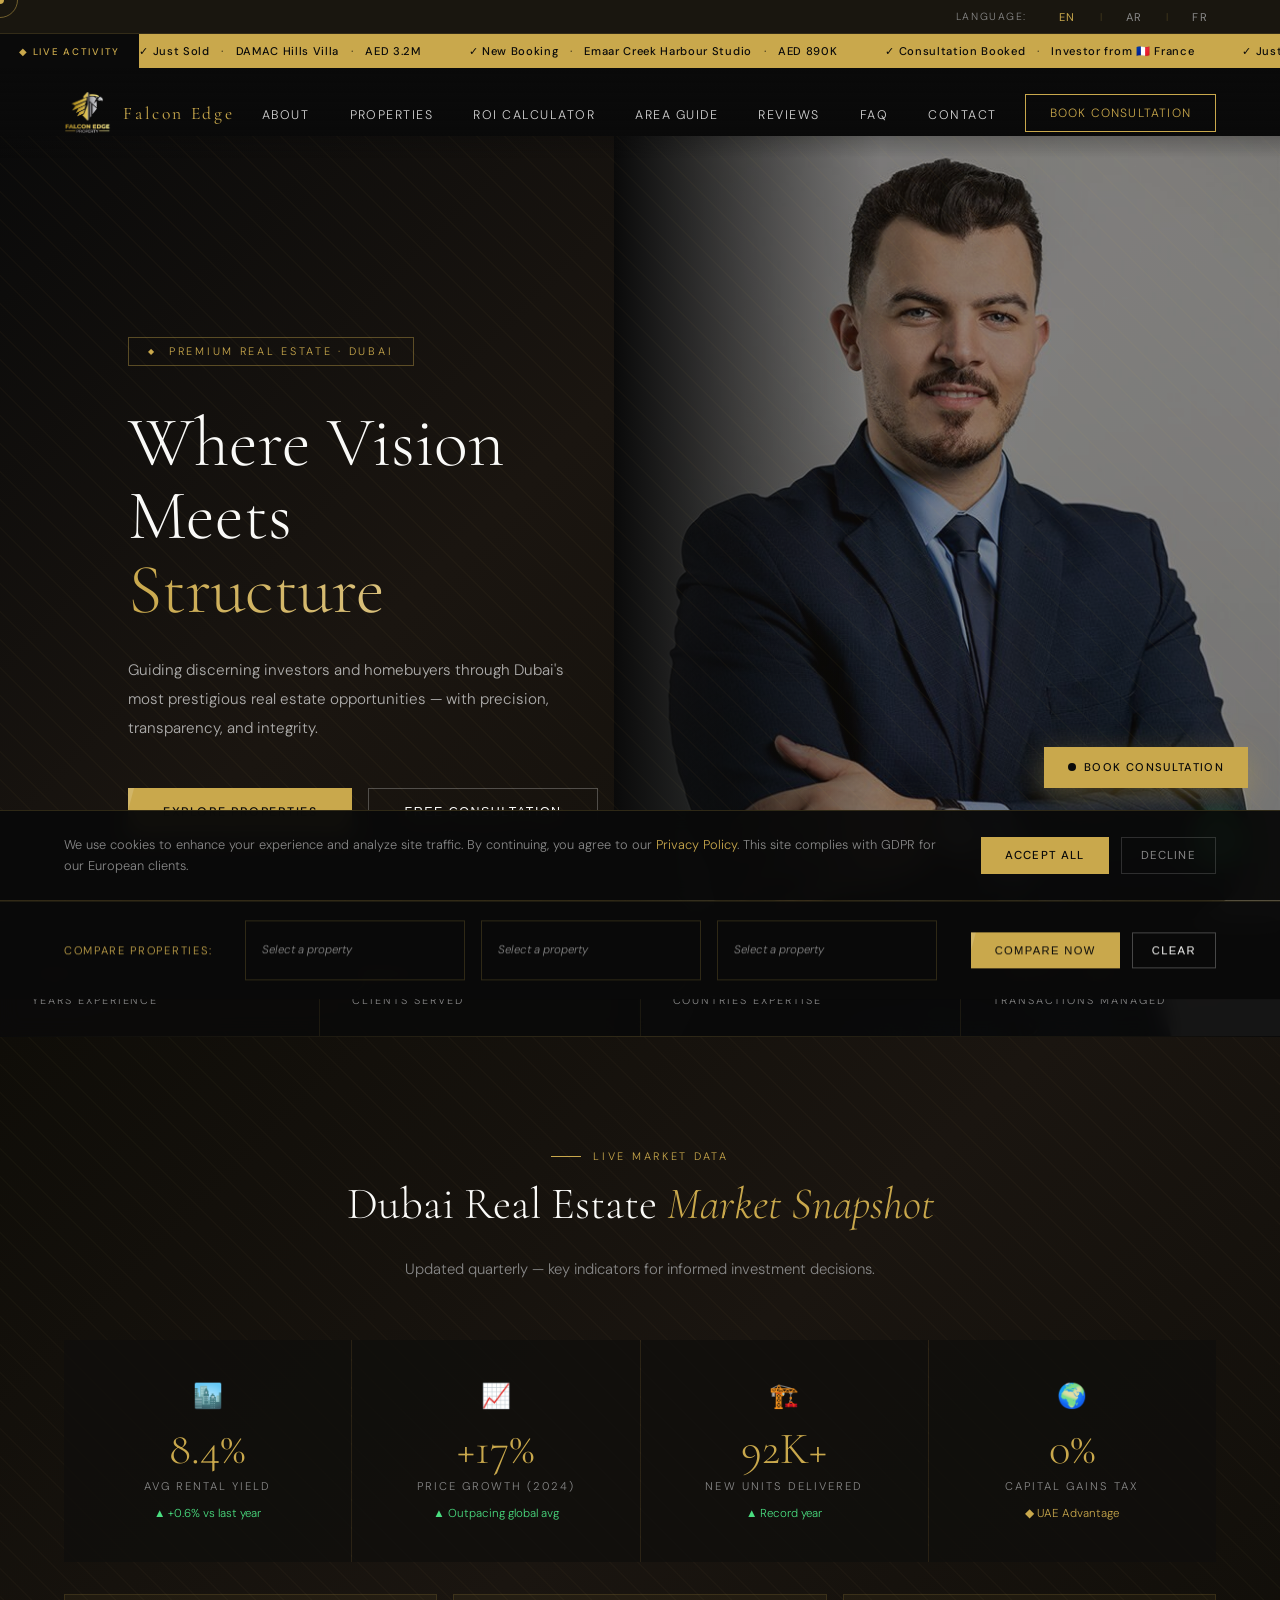
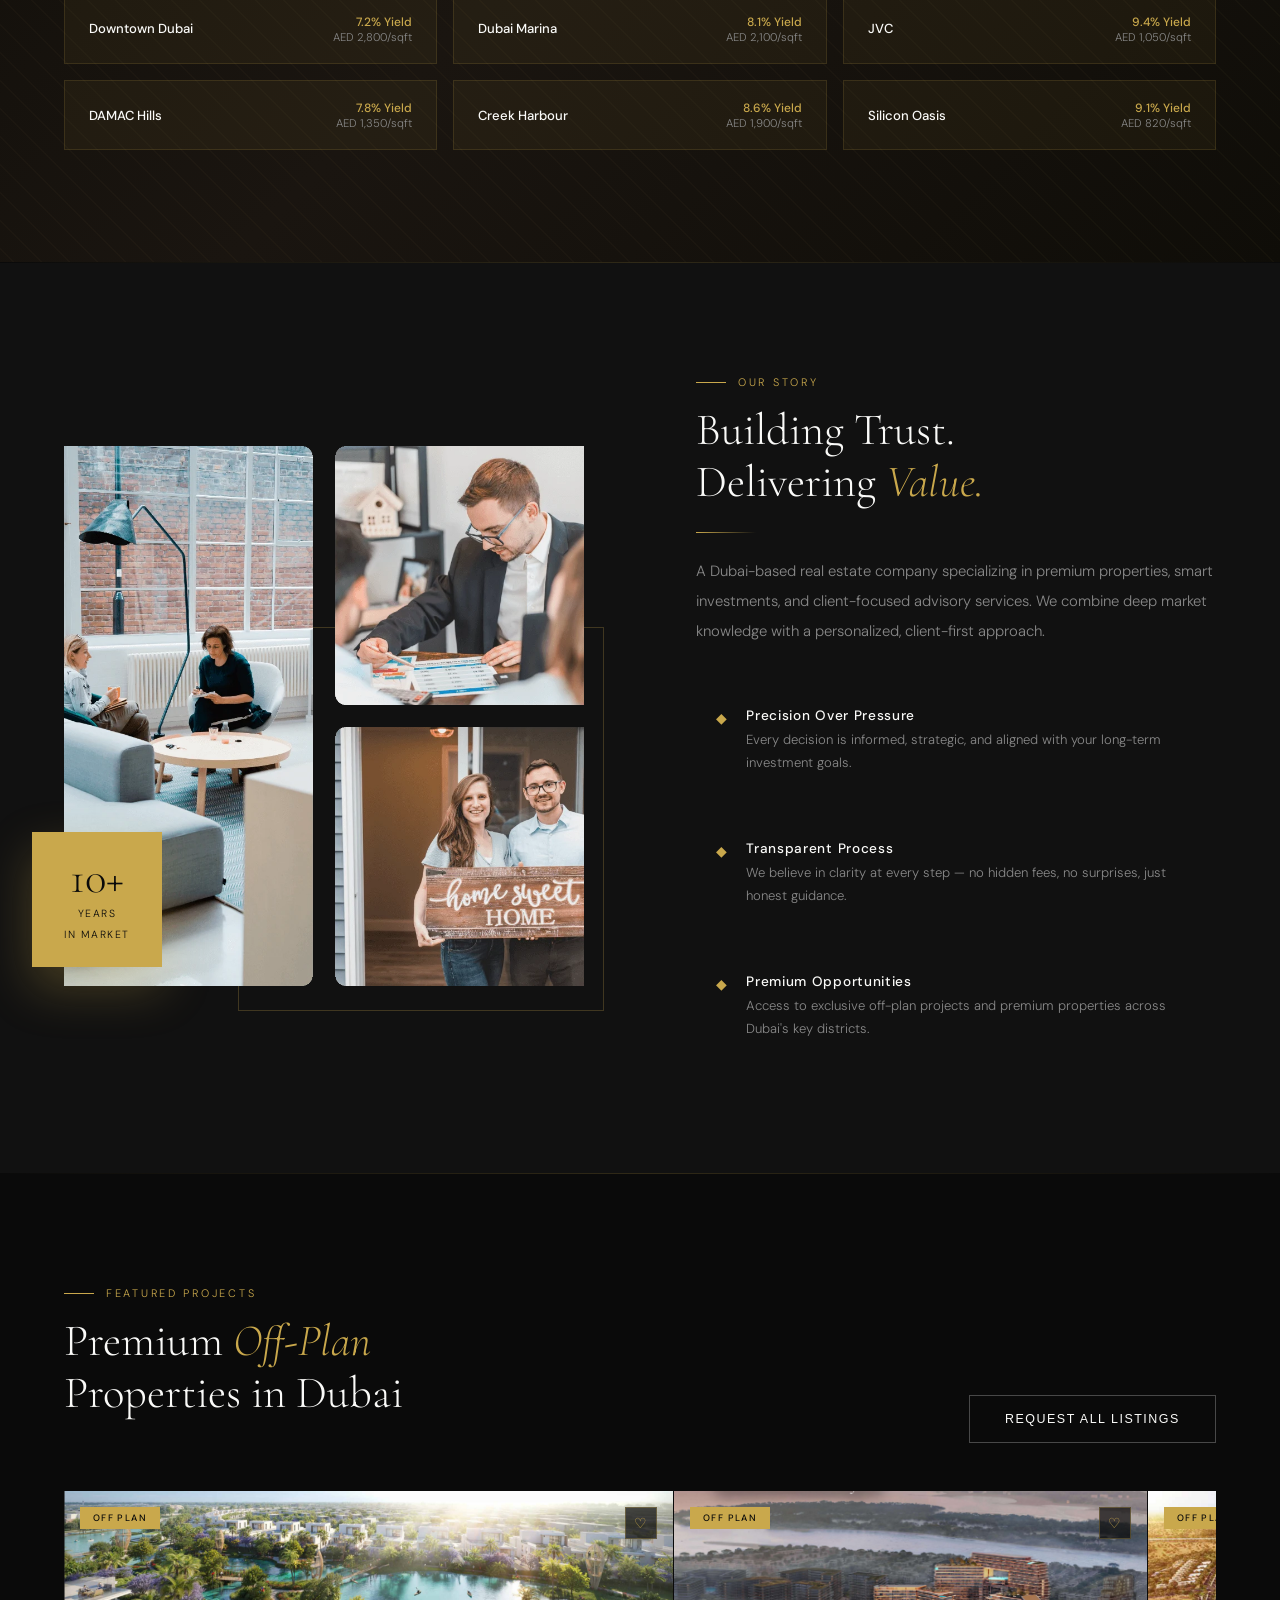
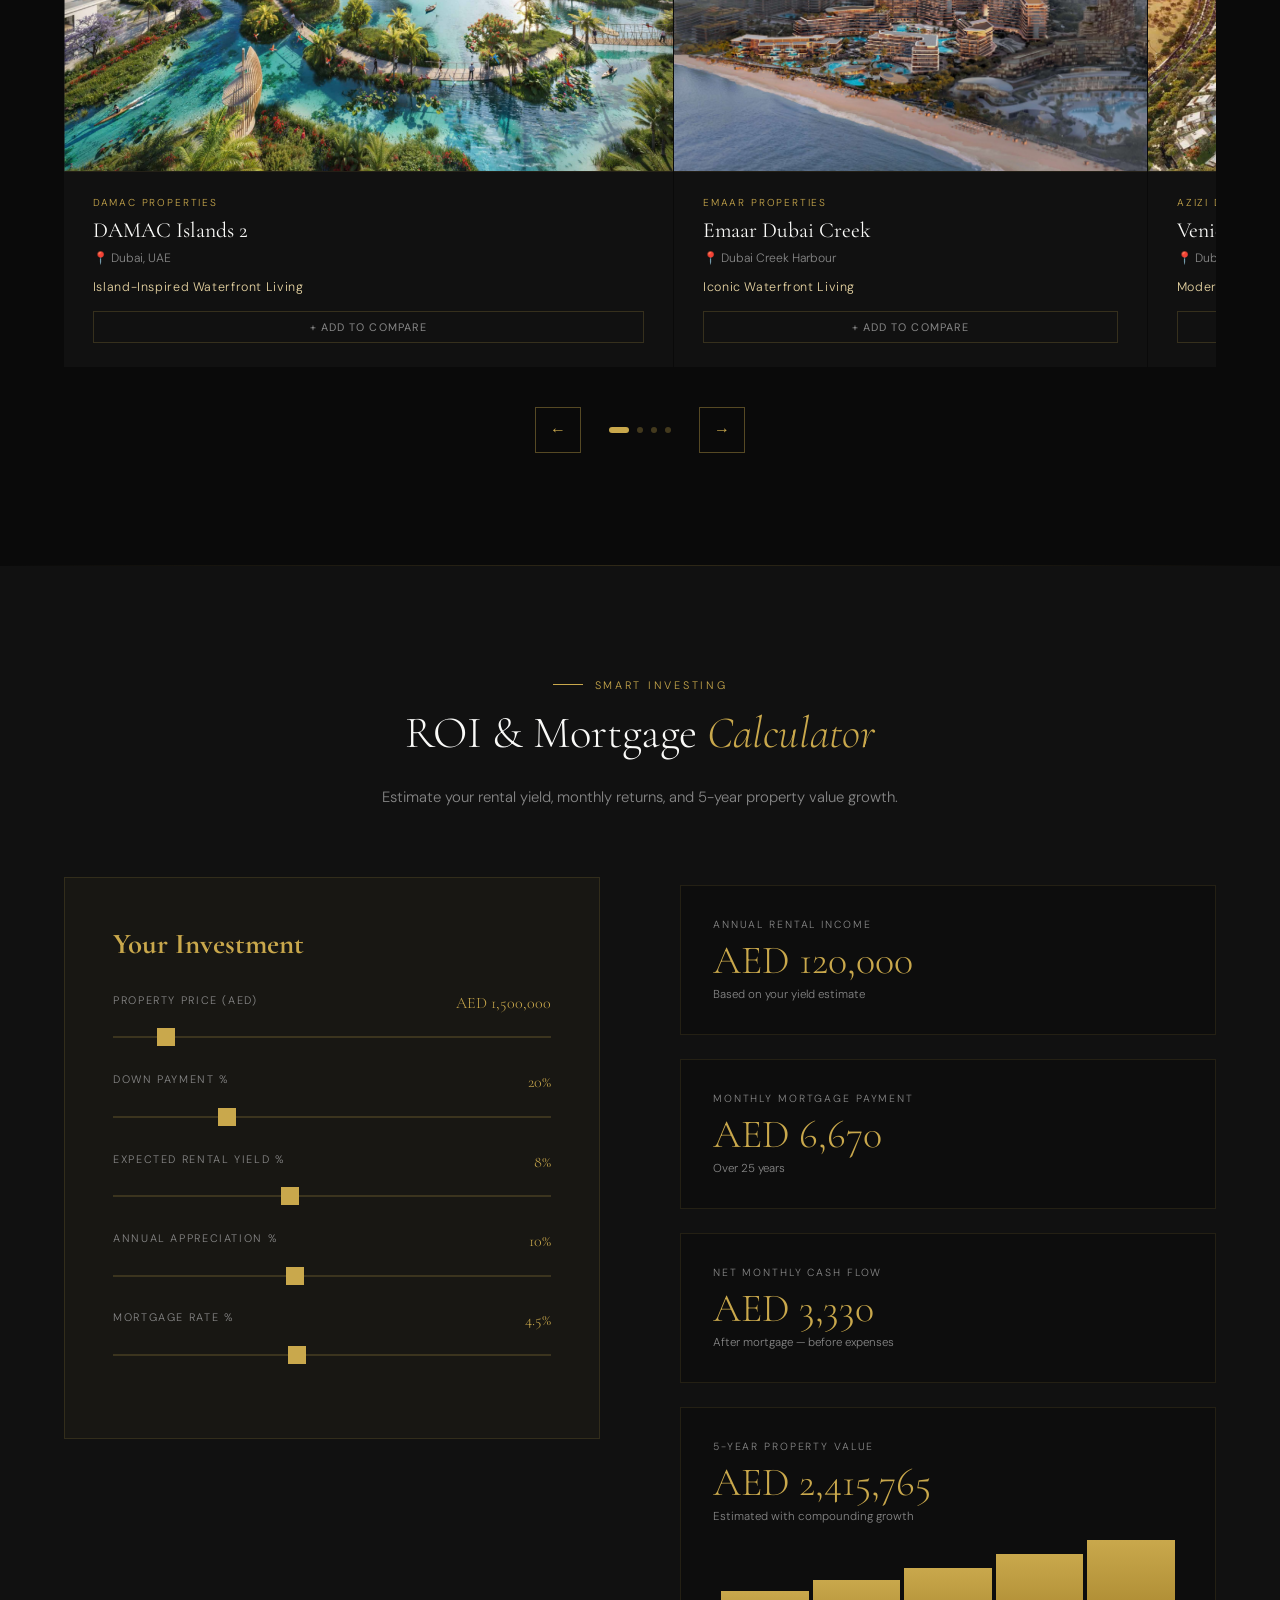
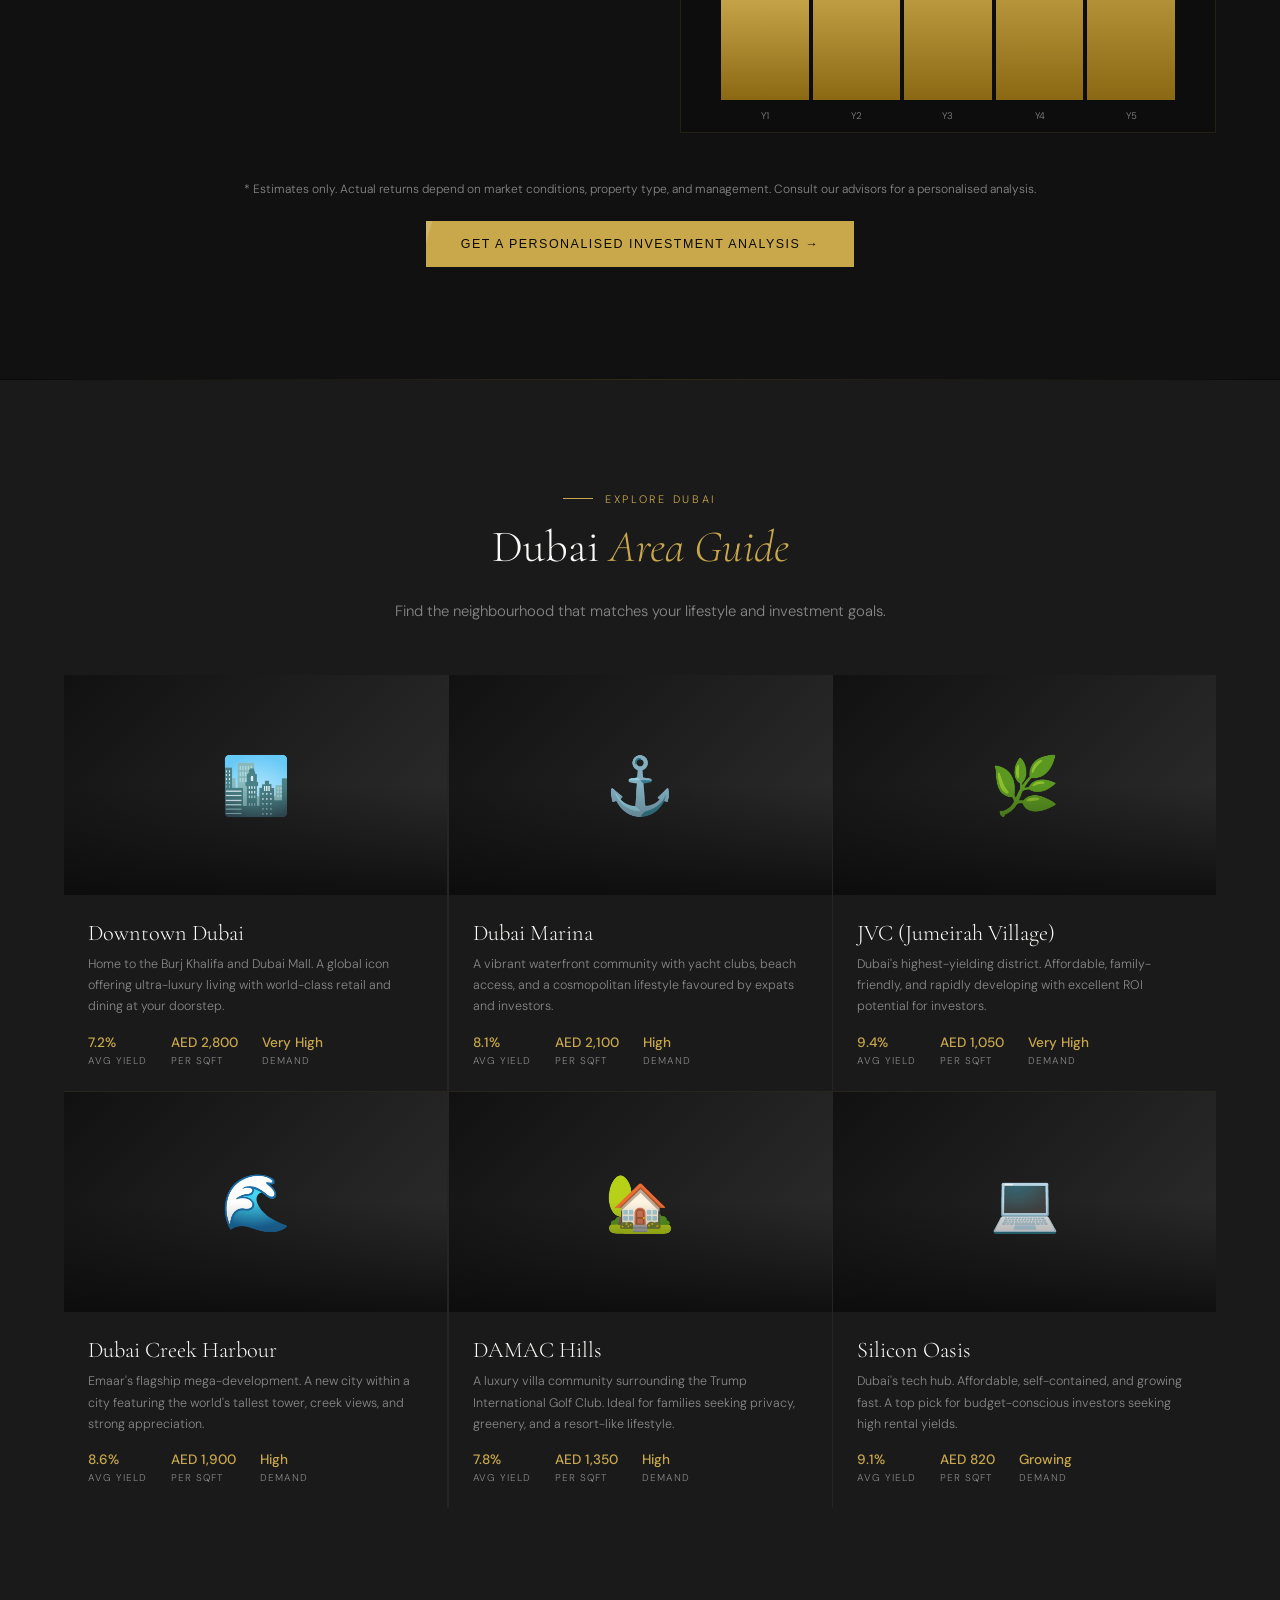
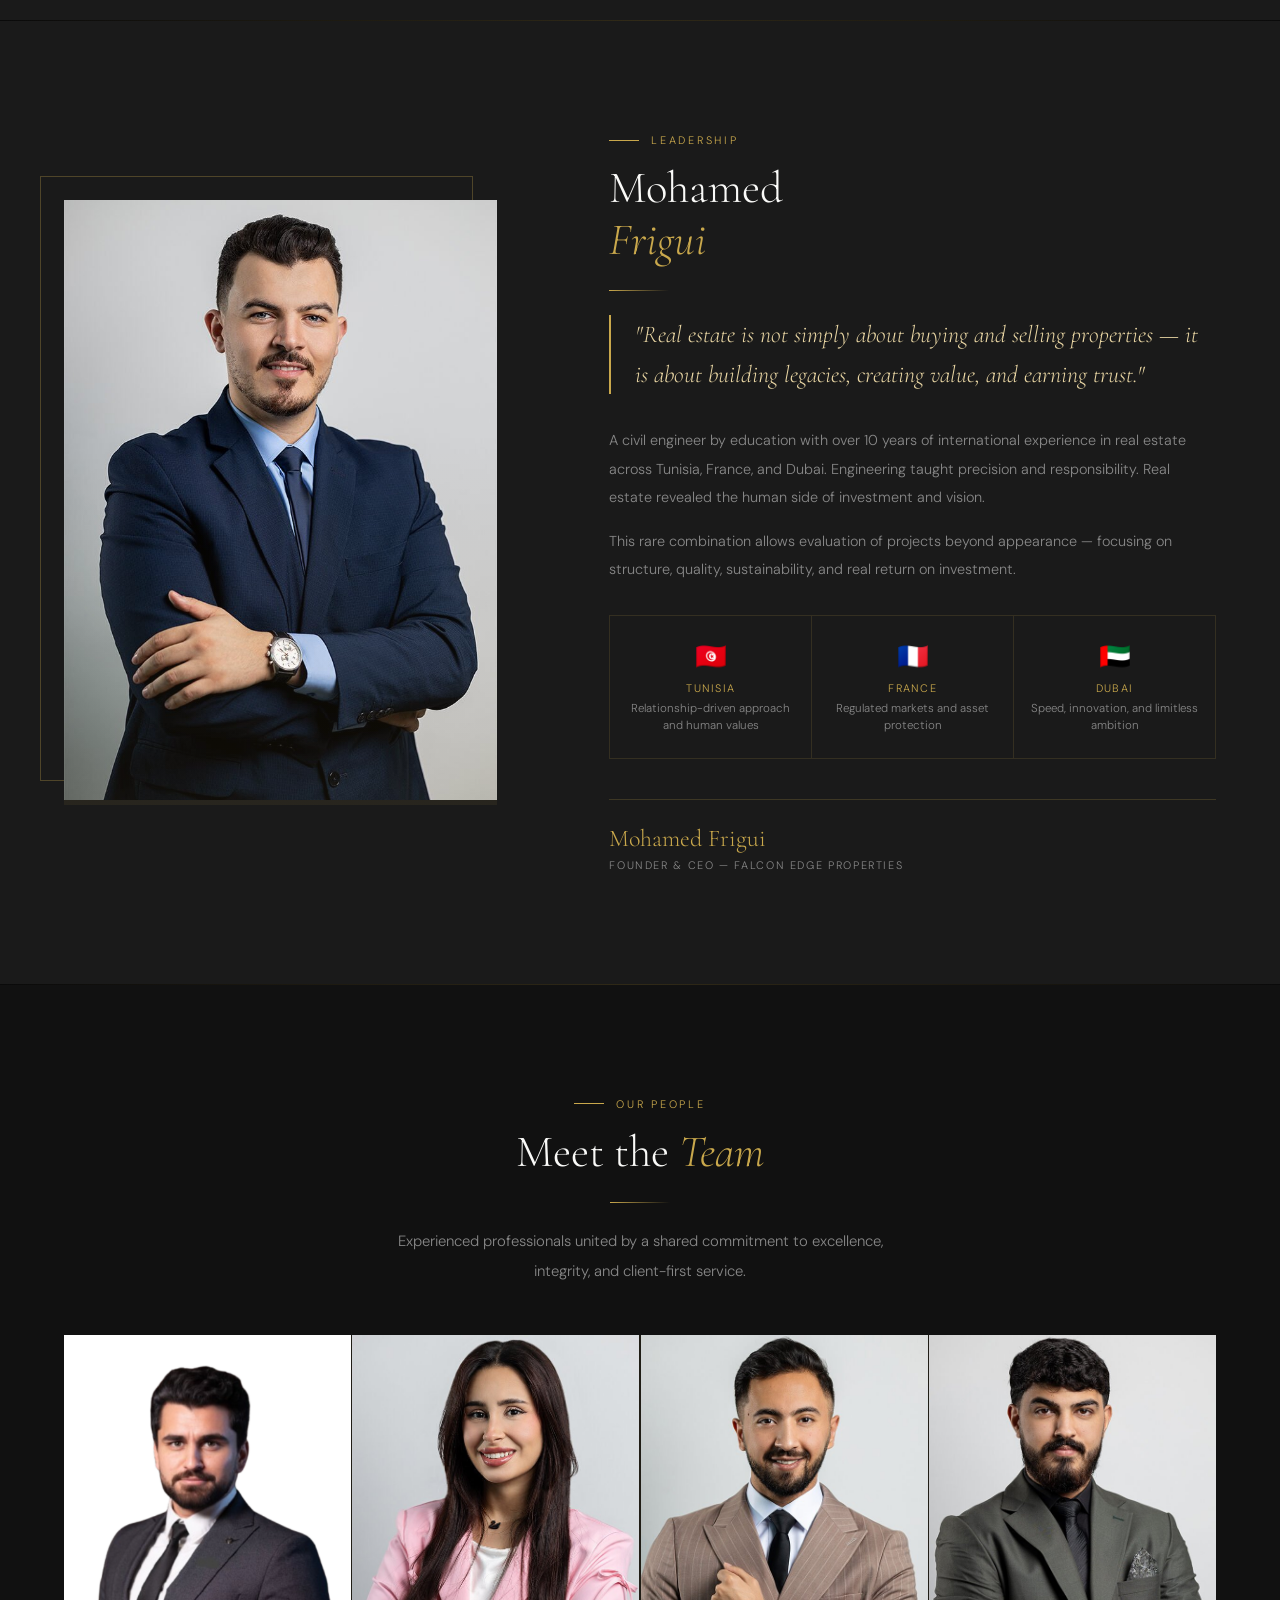
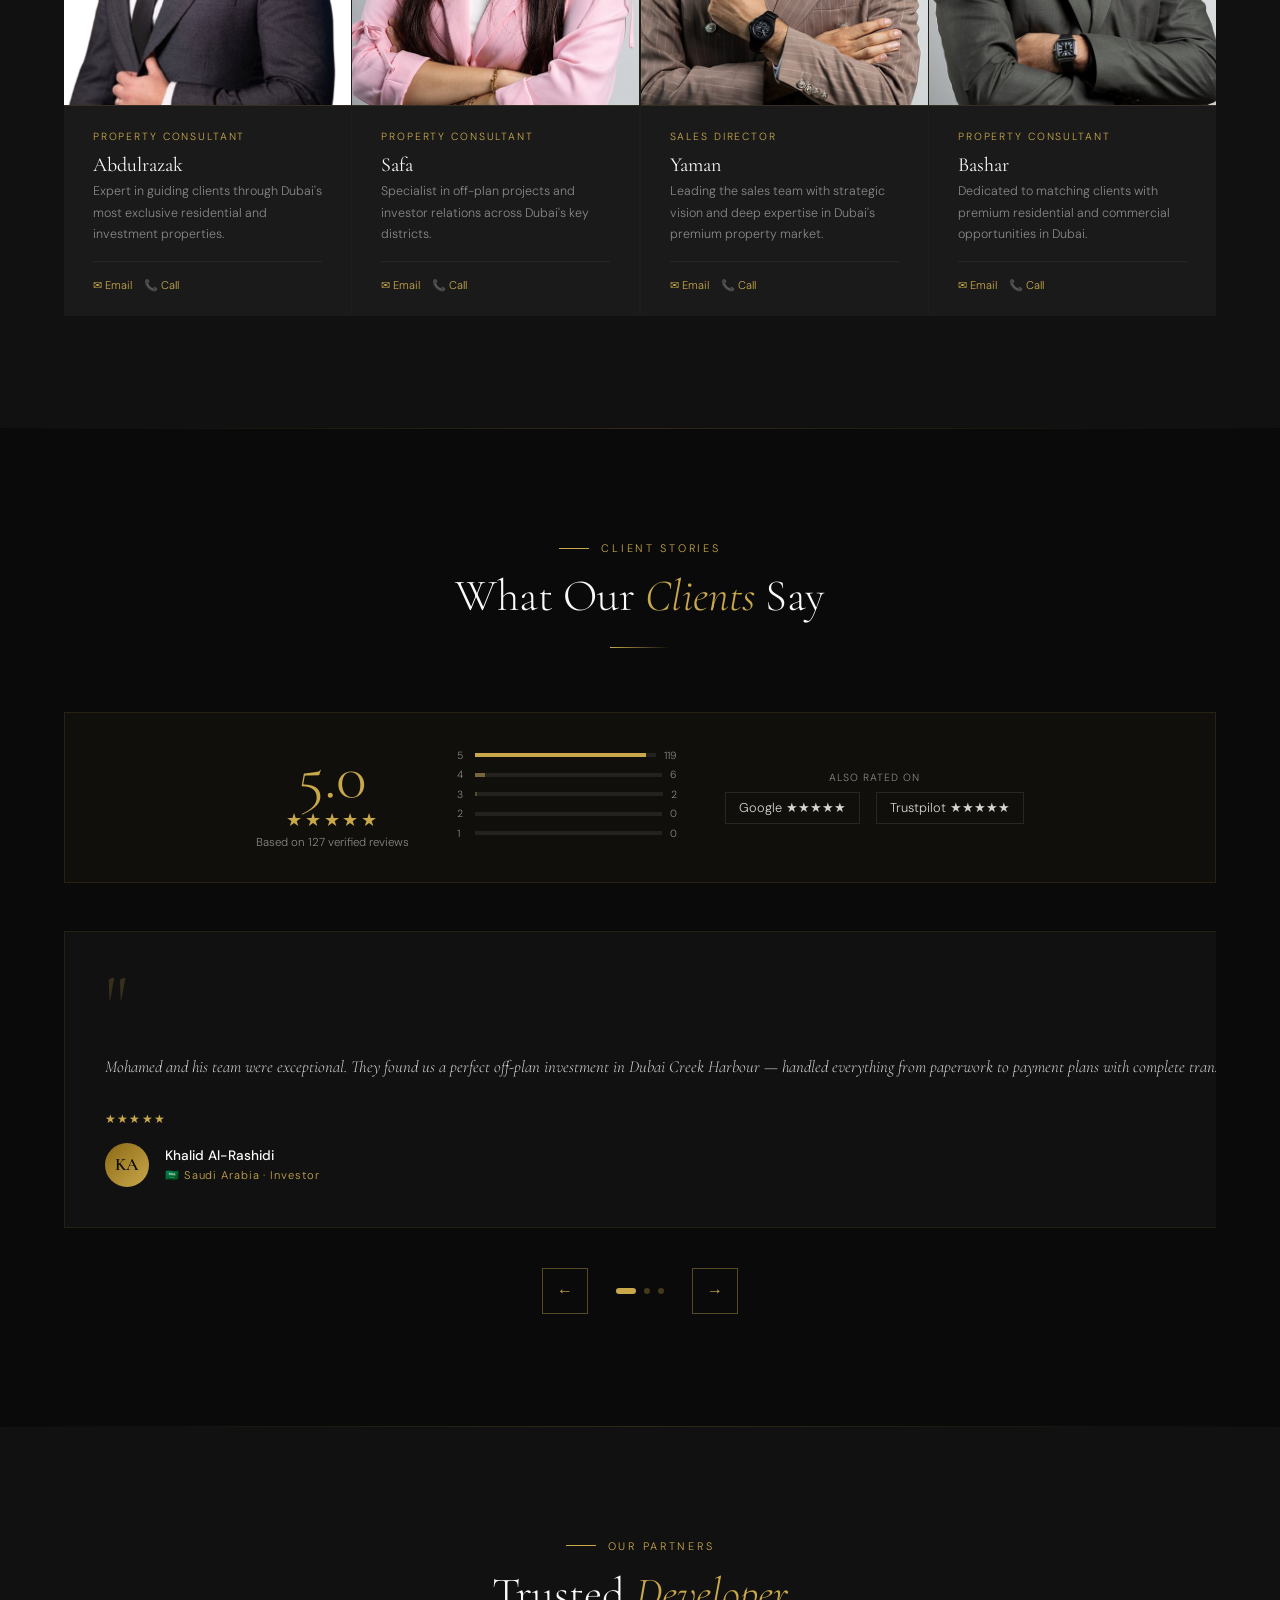
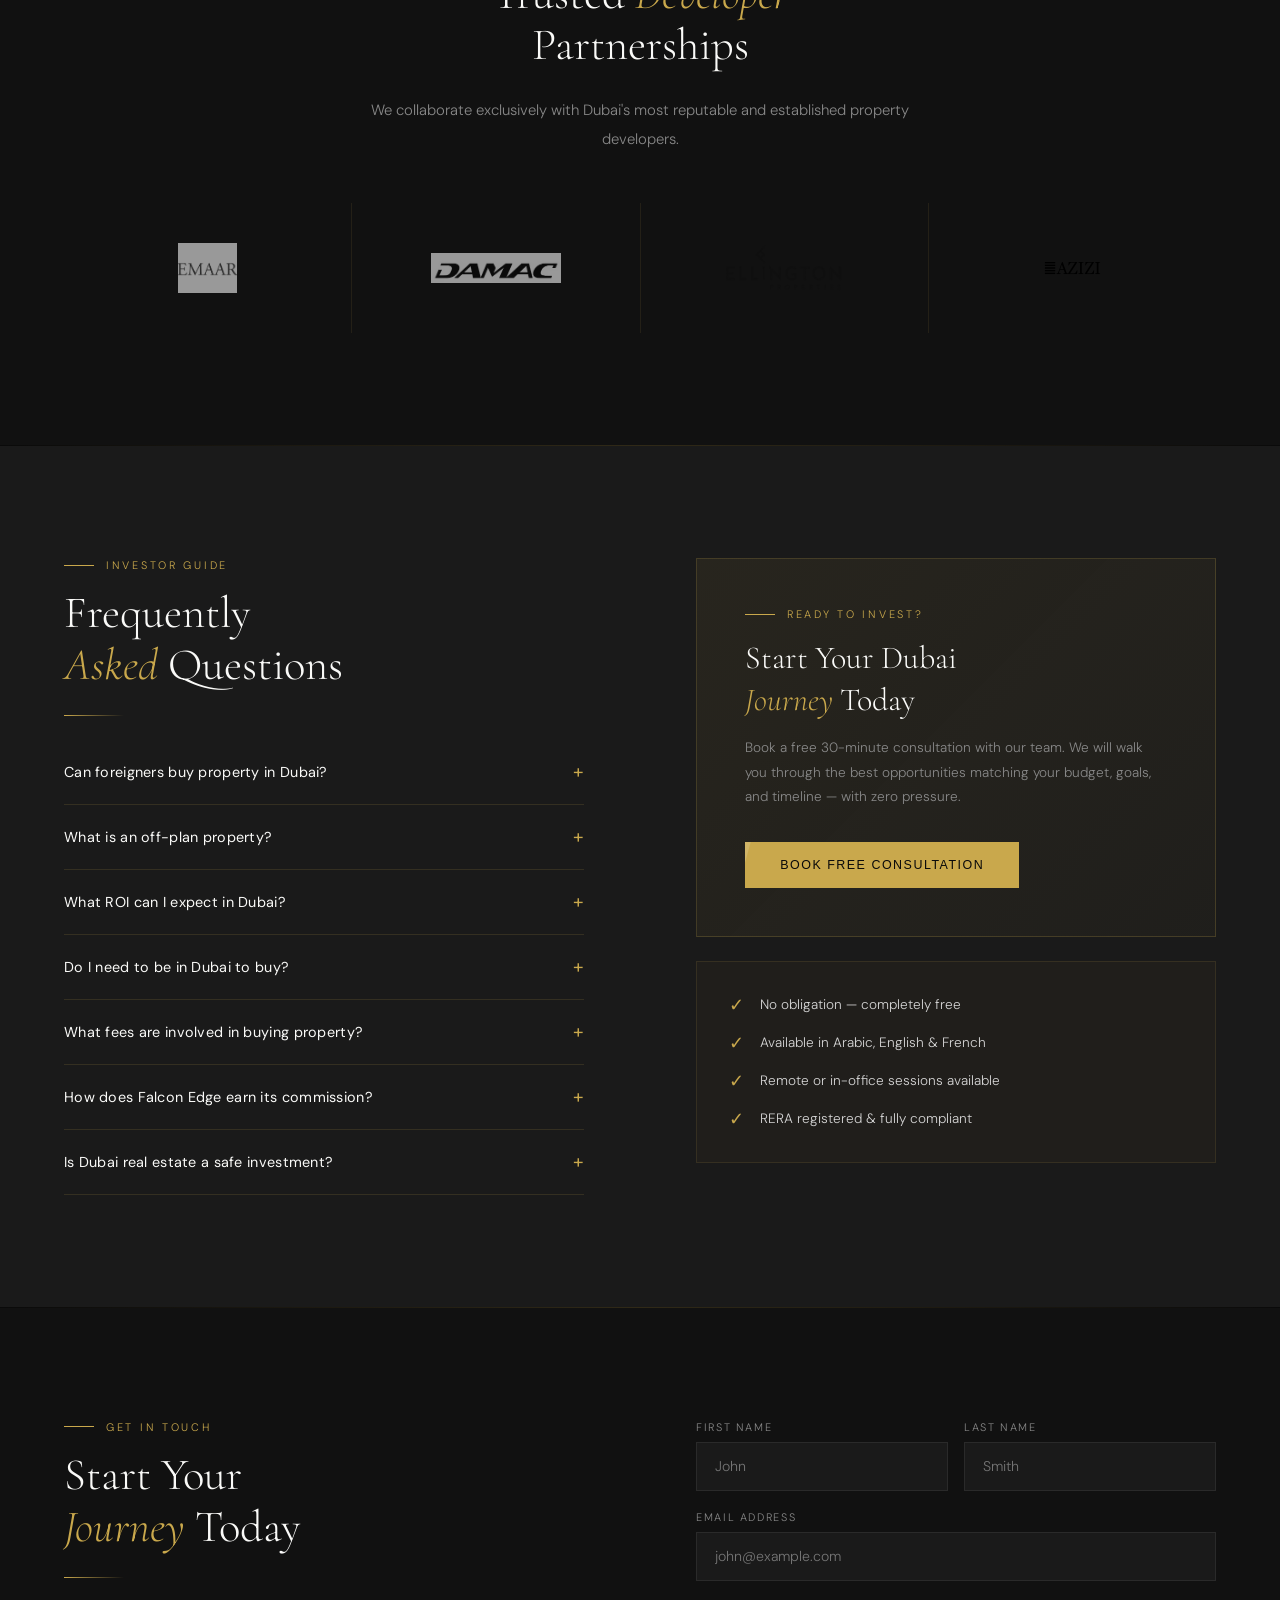
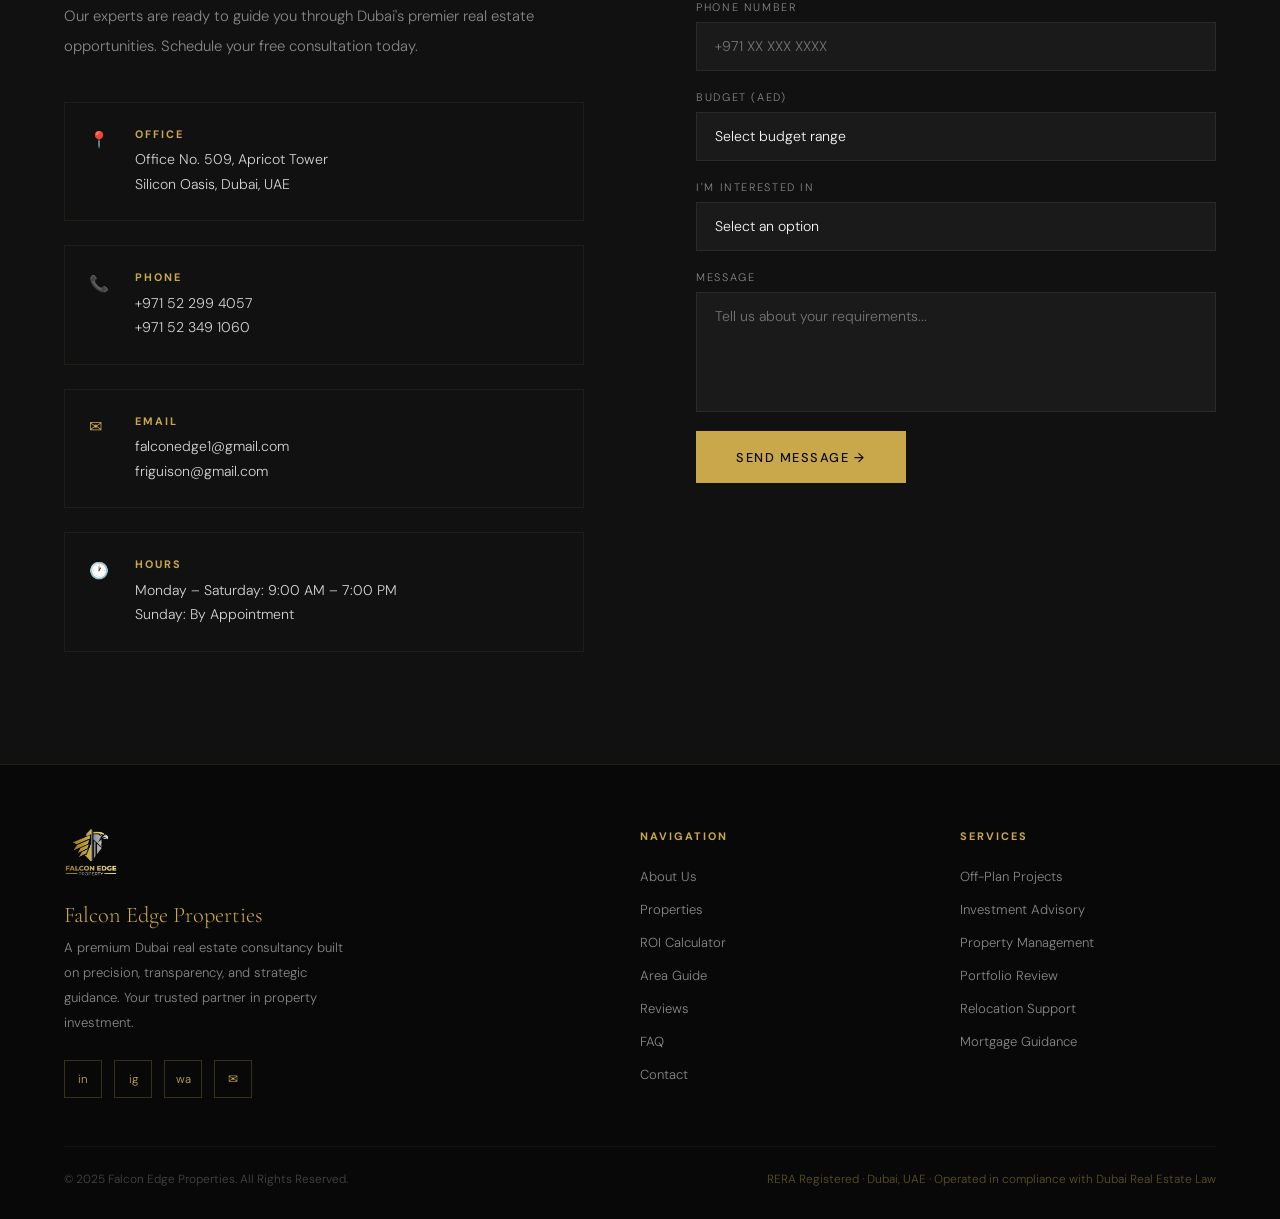
==== index.html @ 71a3c2c7 "2" ====
<!DOCTYPE html>
<html lang="en">
<head>
  <meta charset="UTF-8">
  <meta name="viewport" content="width=device-width, initial-scale=1.0">
  <title>Falcon Edge Properties — Premium Real Estate Dubai</title>
  <meta name="description" content="Dubai's premier real estate consultancy. Off-plan investments, premium properties, and expert advisory services with full transparency.">
  <meta name="keywords" content="Dubai real estate, off-plan properties, Dubai investment, property consultant Dubai, Falcon Edge">
  <meta property="og:title" content="Falcon Edge Properties — Premium Real Estate Dubai">
  <meta property="og:description" content="Guiding discerning investors through Dubai's most prestigious real estate opportunities.">
  <meta property="og:type" content="website">

  <!-- Schema Markup -->
  <script type="application/ld+json">
    {
      "@context": "https://schema.org",
      "@type": "RealEstateAgent",
      "name": "Falcon Edge Properties",
      "description": "Premium real estate consultancy in Dubai specializing in off-plan investments and advisory services",
      "url": "https://falconedgeproperties.com",
      "telephone": "+97152299405",
      "email": "falconedge1@gmail.com",
      "address": {
        "@type": "PostalAddress",
        "streetAddress": "Office No. 509, Apricot Tower, Silicon Oasis",
        "addressLocality": "Dubai",
        "addressCountry": "AE"
      },
      "geo": { "@type": "GeoCoordinates", "latitude": 25.1175, "longitude": 55.3797 },
      "openingHours": "Mo-Sa 09:00-18:00",
      "priceRange": "AED 500,000 - AED 50,000,000",
      "aggregateRating": { "@type": "AggregateRating", "ratingValue": "5", "reviewCount": "127" }
    }
  </script>

  <link href="https://fonts.googleapis.com/css2?family=Cormorant+Garamond:ital,wght@0,300;0,400;0,600;1,300;1,400&family=DM+Sans:wght@300;400;500&display=swap" rel="stylesheet">
  <style>
    :root {
      --gold: #C9A84C;
      --gold-light: #E8D5A3;
      --gold-dark: #8B6914;
      --gold-glow: rgba(201,168,76,0.15);
      --black: #0A0A0A;
      --off-black: #111111;
      --dark: #1A1A1A;
      --mid: #2E2E2E;
      --gray: #888;
      --light-gray: #D4D4D4;
      --white: #FAFAF8;
    }
    * { margin: 0; padding: 0; box-sizing: border-box; }
    html { scroll-behavior: smooth; }
    body { background: var(--black); color: var(--white); font-family: 'DM Sans', sans-serif; font-weight: 300; overflow-x: hidden; }

    /* CURSOR */
    .cursor { width: 8px; height: 8px; background: var(--gold); border-radius: 50%; position: fixed; top: 0; left: 0; pointer-events: none; z-index: 9999; transform: translate(-50%,-50%); transition: transform 0.1s; }
    .cursor-ring { width: 36px; height: 36px; border: 1px solid rgba(201,168,76,0.5); border-radius: 50%; position: fixed; top: 0; left: 0; pointer-events: none; z-index: 9998; transform: translate(-50%,-50%); transition: all 0.18s ease; }

    /* SCROLL PROGRESS */
    .scroll-progress { position: fixed; top: 0; left: 0; height: 2px; background: linear-gradient(to right, var(--gold-dark), var(--gold), var(--gold-light)); z-index: 201; width: 0%; transition: width 0.1s; }

    /* LANGUAGE SWITCHER */
    .lang-bar { background: rgba(201,168,76,0.08); border-bottom: 1px solid rgba(201,168,76,0.15); padding: 0.4rem 4rem; display: flex; justify-content: flex-end; align-items: center; gap: 1rem; position: relative; z-index: 199; }
    .lang-btn { background: none; border: none; color: var(--gray); font-size: 0.7rem; letter-spacing: 0.12em; text-transform: uppercase; cursor: pointer; padding: 0.2rem 0.5rem; transition: color 0.2s; font-family: 'DM Sans', sans-serif; }
    .lang-btn.active, .lang-btn:hover { color: var(--gold); }
    .lang-sep { color: rgba(201,168,76,0.3); font-size: 0.6rem; }
    .lang-label { font-size: 0.65rem; color: var(--gray); letter-spacing: 0.15em; text-transform: uppercase; margin-right: 0.5rem; }

    /* TRANSACTION TICKER */
    .ticker-wrap { background: var(--gold); overflow: hidden; height: 34px; display: flex; align-items: center; position: relative; z-index: 198; }
    .ticker-label { background: var(--black); color: var(--gold); font-size: 0.6rem; letter-spacing: 0.18em; text-transform: uppercase; padding: 0 1.2rem; height: 100%; display: flex; align-items: center; white-space: nowrap; flex-shrink: 0; font-weight: 500; }
    .ticker-track { display: flex; gap: 3rem; animation: ticker 40s linear infinite; white-space: nowrap; }
    .ticker-item { font-size: 0.7rem; color: var(--black); font-weight: 500; letter-spacing: 0.06em; white-space: nowrap; }
    .ticker-item span { opacity: 0.7; margin: 0 0.5rem; }
    @keyframes ticker { 0% { transform: translateX(0); } 100% { transform: translateX(-50%); } }

    /* NAV */
    nav { position: fixed; top: 68px; left: 0; right: 0; z-index: 200; display: flex; align-items: center; justify-content: space-between; padding: 1.5rem 4rem; background: linear-gradient(to bottom, rgba(10,10,10,0.97), transparent); transition: background 0.4s, padding 0.4s, top 0.4s; }
    nav.scrolled { background: rgba(8,8,8,0.98); border-bottom: 1px solid rgba(201,168,76,0.2); padding: 1rem 4rem; backdrop-filter: blur(10px); top: 0; }
    .nav-logo { display: flex; align-items: center; gap: 0.75rem; text-decoration: none; }
    .nav-logo img { height: 42px; filter: brightness(1.1); }
    .nav-brand { font-family: 'Cormorant Garamond', serif; font-size: 1.1rem; letter-spacing: 0.15em; color: var(--gold); font-weight: 400; }
    .nav-links { display: flex; gap: 2.5rem; list-style: none; }
    .nav-links a { color: var(--light-gray); text-decoration: none; font-size: 0.78rem; letter-spacing: 0.12em; text-transform: uppercase; transition: color 0.2s; position: relative; padding-bottom: 4px; }
    .nav-links a::after { content: ''; position: absolute; bottom: 0; left: 0; right: 100%; height: 1px; background: var(--gold); transition: right 0.3s ease; }
    .nav-links a:hover { color: var(--gold); }
    .nav-links a:hover::after { right: 0; }
    .nav-cta { background: transparent; border: 1px solid var(--gold); color: var(--gold); padding: 0.6rem 1.5rem; font-size: 0.75rem; letter-spacing: 0.1em; text-transform: uppercase; cursor: pointer; transition: all 0.3s; text-decoration: none; position: relative; overflow: hidden; }
    .nav-cta::before { content: ''; position: absolute; inset: 0; background: var(--gold); transform: translateX(-100%); transition: transform 0.3s ease; }
    .nav-cta:hover { color: var(--black); }
    .nav-cta:hover::before { transform: translateX(0); }
    .nav-cta span { position: relative; z-index: 1; }

    /* HERO */
    .hero { height: 100vh; position: relative; display: flex; align-items: center; overflow: hidden; margin-top: 68px; }
    .hero-bg { position: absolute; inset: 0; background: linear-gradient(135deg, #0A0A0A 0%, #1a1510 40%, #0f0d08 100%); }
    .hero-img-side { position: absolute; right: 0; top: 0; bottom: 0; width: 52%; overflow: hidden; }
    .hero-img-side::before { content: ''; position: absolute; inset: 0; z-index: 1; background: linear-gradient(to right, var(--black) 0%, transparent 40%); }
    .hero-img-side img { width: 100%; height: 100%; object-fit: cover; object-position: center top; opacity: 0.55; }
    .hero-pattern { position: absolute; inset: 0; z-index: 1; opacity: 0.035; background-image: repeating-linear-gradient(45deg, var(--gold) 0, var(--gold) 1px, transparent 0, transparent 50%); background-size: 28px 28px; }
    .hero-particles { position: absolute; inset: 0; z-index: 1; overflow: hidden; }
    .particle { position: absolute; width: 2px; height: 2px; background: var(--gold); border-radius: 50%; opacity: 0; animation: float-up linear infinite; }
    @keyframes float-up { 0% { opacity: 0; transform: translateY(0) scale(0); } 10% { opacity: 0.6; } 90% { opacity: 0.2; } 100% { opacity: 0; transform: translateY(-100vh) scale(1.5); } }
    .hero-content { position: relative; z-index: 2; padding: 0 4rem; max-width: 680px; }
    .hero-tag { display: inline-flex; align-items: center; gap: 0.75rem; border: 1px solid rgba(201,168,76,0.4); color: var(--gold); font-size: 0.68rem; letter-spacing: 0.25em; text-transform: uppercase; padding: 0.4rem 1.2rem; margin-bottom: 2.5rem; animation: fade-in-up 0.8s ease both; }
    .hero-tag::before { content: '◆'; font-size: 0.5rem; }
    .hero h1 { font-family: 'Cormorant Garamond', serif; font-size: clamp(3.2rem, 5.5vw, 5.5rem); font-weight: 300; line-height: 1.05; margin-bottom: 1.8rem; color: var(--white); animation: fade-in-up 0.8s 0.2s ease both; }
    .hero h1 em { color: var(--gold); font-style: italic; }
    .hero h1 .line2 { display: block; background: linear-gradient(90deg, var(--gold), var(--gold-light), var(--gold)); background-size: 200%; -webkit-background-clip: text; -webkit-text-fill-color: transparent; background-clip: text; animation: shine 3s linear infinite; }
    @keyframes shine { 0%{background-position:0%} 100%{background-position:200%} }
    .hero-sub { color: rgba(212,212,212,0.8); font-size: 0.95rem; line-height: 1.9; margin-bottom: 2.8rem; max-width: 460px; animation: fade-in-up 0.8s 0.4s ease both; }
    .hero-btns { display: flex; gap: 1rem; animation: fade-in-up 0.8s 0.6s ease both; }
    .btn-primary { background: var(--gold); color: var(--black); padding: 1rem 2.2rem; font-size: 0.78rem; letter-spacing: 0.12em; text-transform: uppercase; text-decoration: none; font-weight: 500; transition: all 0.3s; border: none; cursor: pointer; display: inline-block; position: relative; overflow: hidden; }
    .btn-primary::after { content: ''; position: absolute; inset: 0; background: rgba(255,255,255,0.15); transform: translateX(-100%) skewX(-15deg); transition: transform 0.4s ease; }
    .btn-primary:hover::after { transform: translateX(150%) skewX(-15deg); }
    .btn-primary:hover { background: var(--gold-light); transform: translateY(-2px); box-shadow: 0 10px 30px rgba(201,168,76,0.3); }
    .btn-outline { border: 1px solid rgba(255,255,255,0.25); color: var(--white); padding: 1rem 2.2rem; font-size: 0.78rem; letter-spacing: 0.12em; text-transform: uppercase; text-decoration: none; transition: all 0.3s; display: inline-block; background: none; cursor: pointer; }
    .btn-outline:hover { border-color: var(--gold); color: var(--gold); transform: translateY(-2px); }
    .hero-stats { position: absolute; bottom: 0; left: 0; right: 0; z-index: 2; display: flex; background: rgba(10,10,10,0.88); backdrop-filter: blur(10px); border-top: 1px solid rgba(201,168,76,0.2); animation: fade-in-up 0.8s 0.8s ease both; }
    .stat-item { flex: 1; padding: 1.8rem 2rem; display: flex; flex-direction: column; gap: 0.3rem; border-right: 1px solid rgba(201,168,76,0.1); transition: background 0.3s; }
    .stat-item:last-child { border-right: none; }
    .stat-item:hover { background: rgba(201,168,76,0.05); }
    .stat-num { font-family: 'Cormorant Garamond', serif; font-size: 2.4rem; color: var(--gold); font-weight: 300; line-height: 1; }
    .stat-label { font-size: 0.68rem; letter-spacing: 0.18em; text-transform: uppercase; color: var(--gray); }
    @keyframes fade-in-up { from { opacity: 0; transform: translateY(25px); } to { opacity: 1; transform: translateY(0); } }
    .reveal { opacity: 0; transform: translateY(35px); transition: opacity 0.9s ease, transform 0.9s ease; }
    .reveal.visible { opacity: 1; transform: translateY(0); }
    .reveal-left { opacity: 0; transform: translateX(-40px); transition: opacity 0.9s ease, transform 0.9s ease; }
    .reveal-left.visible { opacity: 1; transform: translateX(0); }
    .reveal-right { opacity: 0; transform: translateX(40px); transition: opacity 0.9s ease, transform 0.9s ease; }
    .reveal-right.visible { opacity: 1; transform: translateX(0); }

    section { padding: 7rem 4rem; }
    .section-tag { font-size: 0.68rem; letter-spacing: 0.25em; text-transform: uppercase; color: var(--gold); margin-bottom: 1rem; display: flex; align-items: center; gap: 0.75rem; }
    .section-tag::before { content: ''; width: 30px; height: 1px; background: var(--gold); }
    .section-title { font-family: 'Cormorant Garamond', serif; font-size: clamp(2.2rem, 3.5vw, 3.5rem); font-weight: 300; line-height: 1.15; margin-bottom: 1.5rem; }
    .section-title em { color: var(--gold); font-style: italic; }
    .section-desc { color: var(--gray); font-size: 0.93rem; line-height: 2; max-width: 540px; }
    .gold-line { width: 60px; height: 1px; background: linear-gradient(to right, var(--gold), transparent); margin: 1.5rem 0; }
    .gold-divider { width: 100%; height: 1px; background: linear-gradient(to right, transparent, var(--gold), transparent); opacity: 0.2; }

    /* MARKET SNAPSHOT */
    .snapshot-section { background: linear-gradient(135deg, #0f0d08, #1a1510, #0f0d08); position: relative; overflow: hidden; }
    .snapshot-section::before { content: ''; position: absolute; inset: 0; background-image: repeating-linear-gradient(45deg, rgba(201,168,76,0.03) 0, rgba(201,168,76,0.03) 1px, transparent 0, transparent 50%); background-size: 28px 28px; }
    .snapshot-header { text-align: center; margin-bottom: 3.5rem; position: relative; }
    .snapshot-grid { display: grid; grid-template-columns: repeat(4, 1fr); gap: 1px; background: rgba(201,168,76,0.1); position: relative; }
    .snap-card { background: rgba(10,10,10,0.8); padding: 2.5rem 2rem; text-align: center; transition: background 0.3s; position: relative; overflow: hidden; }
    .snap-card::after { content: ''; position: absolute; bottom: 0; left: 0; right: 0; height: 2px; background: var(--gold); transform: scaleX(0); transition: transform 0.4s; }
    .snap-card:hover { background: rgba(201,168,76,0.04); }
    .snap-card:hover::after { transform: scaleX(1); }
    .snap-icon { font-size: 1.5rem; margin-bottom: 1rem; }
    .snap-num { font-family: 'Cormorant Garamond', serif; font-size: 2.8rem; color: var(--gold); font-weight: 300; line-height: 1; margin-bottom: 0.4rem; }
    .snap-label { font-size: 0.7rem; letter-spacing: 0.18em; text-transform: uppercase; color: var(--gray); margin-bottom: 0.5rem; }
    .snap-trend { font-size: 0.72rem; color: #4ade80; display: inline-flex; align-items: center; gap: 0.3rem; }
    .snap-trend.down { color: #f87171; }
    .snap-area-grid { display: grid; grid-template-columns: repeat(3, 1fr); gap: 1rem; margin-top: 3rem; }
    .area-pill { background: rgba(201,168,76,0.06); border: 1px solid rgba(201,168,76,0.15); padding: 1.2rem 1.5rem; display: flex; justify-content: space-between; align-items: center; transition: all 0.3s; }
    .area-pill:hover { background: rgba(201,168,76,0.1); border-color: rgba(201,168,76,0.35); }
    .area-name { font-size: 0.82rem; font-weight: 500; }
    .area-yield { font-size: 0.75rem; color: var(--gold); font-weight: 500; }
    .area-price { font-size: 0.7rem; color: var(--gray); }

    /* ABOUT */
    .about-section { background: var(--off-black); }
    .about-grid { display: grid; grid-template-columns: 1fr 1fr; gap: 7rem; align-items: center; }
    .about-img-wrap { position: relative; }
    .about-img-wrap::after { content: ''; position: absolute; bottom: -20px; right: -20px; width: 70%; height: 70%; border: 1px solid rgba(201,168,76,0.25); z-index: 0; }
    .about-img-wrap img { width: 100%; height: 540px; object-fit: cover; object-position: top; position: relative; z-index: 1; }
    .about-img-badge { position: absolute; bottom: 1.5rem; left: -2rem; z-index: 2; background: var(--gold); color: var(--black); padding: 1.5rem 2rem; text-align: center; box-shadow: 0 20px 50px rgba(201,168,76,0.3); }
    .about-img-badge .num { font-family: 'Cormorant Garamond', serif; font-size: 2.8rem; font-weight: 300; display: block; line-height: 1; }
    .about-img-badge .lbl { font-size: 0.65rem; letter-spacing: 0.15em; text-transform: uppercase; }
    .about-values { display: flex; flex-direction: column; gap: 1.5rem; margin-top: 2.5rem; }
    .value-item { display: flex; gap: 1.2rem; align-items: flex-start; padding: 1.2rem; border: 1px solid transparent; transition: all 0.3s; }
    .value-item:hover { border-color: rgba(201,168,76,0.2); background: rgba(201,168,76,0.03); }
    .value-icon { color: var(--gold); font-size: 0.9rem; margin-top: 0.15rem; flex-shrink: 0; }
    .value-text h4 { font-size: 0.85rem; letter-spacing: 0.05em; margin-bottom: 0.35rem; font-weight: 500; }
    .value-text p { font-size: 0.82rem; color: var(--gray); line-height: 1.75; }

    /* PROPERTIES */
    .properties-section { background: var(--black); overflow: hidden; }
    .props-header { display: flex; justify-content: space-between; align-items: flex-end; margin-bottom: 3rem; }
    .slider-wrap { position: relative; overflow: hidden; }
    .slider-track { display: flex; gap: 1.5px; transition: transform 0.6s cubic-bezier(0.25,0.46,0.45,0.94); }
    .prop-card { min-width: calc(33.333% - 1px); background: var(--off-black); overflow: hidden; cursor: pointer; position: relative; flex-shrink: 0; transition: transform 0.3s; }
    .prop-card:hover { transform: translateY(-6px); }
    .prop-card:hover .prop-img img { transform: scale(1.08); }
    .prop-card:hover .prop-overlay { opacity: 1; }
    .prop-img { height: 280px; overflow: hidden; position: relative; }
    .prop-img img { width: 100%; height: 100%; object-fit: cover; transition: transform 0.7s ease; }
    .prop-img-placeholder { width: 100%; height: 100%; background: linear-gradient(135deg, var(--dark), var(--mid)); display: flex; align-items: center; justify-content: center; color: var(--gold); font-size: 2rem; font-family: 'Cormorant Garamond', serif; }
    .prop-badge { position: absolute; top: 1rem; left: 1rem; background: var(--gold); color: var(--black); font-size: 0.58rem; letter-spacing: 0.15em; text-transform: uppercase; padding: 0.3rem 0.8rem; font-weight: 500; }
    .prop-overlay { position: absolute; inset: 0; background: linear-gradient(to top, rgba(201,168,76,0.25), transparent); opacity: 0; transition: opacity 0.4s; }
    .prop-wishlist { position: absolute; top: 1rem; right: 1rem; background: rgba(10,10,10,0.7); border: 1px solid rgba(201,168,76,0.3); width: 32px; height: 32px; display: flex; align-items: center; justify-content: center; cursor: pointer; transition: all 0.3s; color: var(--gold); font-size: 0.9rem; z-index: 2; }
    .prop-wishlist:hover, .prop-wishlist.active { background: var(--gold); color: var(--black); }
    .prop-info { padding: 1.5rem 1.8rem; border-top: 1px solid rgba(201,168,76,0.1); }
    .prop-developer { font-size: 0.63rem; letter-spacing: 0.18em; text-transform: uppercase; color: var(--gold); margin-bottom: 0.5rem; }
    .prop-name { font-family: 'Cormorant Garamond', serif; font-size: 1.35rem; font-weight: 400; margin-bottom: 0.4rem; }
    .prop-location { font-size: 0.76rem; color: var(--gray); margin-bottom: 0.8rem; }
    .prop-price { font-size: 0.78rem; color: var(--gold-light); letter-spacing: 0.05em; }
    .prop-compare-btn { margin-top: 1rem; width: 100%; background: none; border: 1px solid rgba(201,168,76,0.2); color: var(--gray); font-size: 0.68rem; letter-spacing: 0.1em; text-transform: uppercase; padding: 0.5rem; cursor: pointer; transition: all 0.3s; font-family: 'DM Sans', sans-serif; }
    .prop-compare-btn:hover, .prop-compare-btn.selected { border-color: var(--gold); color: var(--gold); background: rgba(201,168,76,0.05); }
    .slider-controls { display: flex; gap: 0.75rem; margin-top: 2.5rem; justify-content: center; align-items: center; }
    .slider-btn { width: 46px; height: 46px; border: 1px solid rgba(201,168,76,0.4); background: transparent; color: var(--gold); cursor: pointer; font-size: 1rem; transition: all 0.3s; display: flex; align-items: center; justify-content: center; }
    .slider-btn:hover { background: var(--gold); color: var(--black); }
    .slider-dots { display: flex; gap: 0.5rem; align-items: center; margin: 0 1rem; }
    .slider-dot { width: 6px; height: 6px; border-radius: 50%; background: rgba(201,168,76,0.3); cursor: pointer; transition: all 0.3s; }
    .slider-dot.active { background: var(--gold); width: 20px; border-radius: 3px; }

    /* COMPARE PANEL */
    .compare-bar { position: fixed; bottom: 0; left: 0; right: 0; background: rgba(10,10,10,0.97); border-top: 1px solid rgba(201,168,76,0.3); z-index: 400; transform: translateY(100%); transition: transform 0.4s ease; backdrop-filter: blur(10px); }
    .compare-bar.show { transform: translateY(0); }
    .compare-bar-inner { display: flex; align-items: center; gap: 2rem; padding: 1.2rem 4rem; }
    .compare-slots { display: flex; gap: 1rem; flex: 1; }
    .compare-slot { flex: 1; max-width: 220px; border: 1px solid rgba(201,168,76,0.2); padding: 0.8rem 1rem; min-height: 60px; display: flex; align-items: center; justify-content: space-between; }
    .compare-slot-name { font-size: 0.8rem; color: var(--light-gray); }
    .compare-slot-empty { font-size: 0.72rem; color: var(--gray); font-style: italic; }
    .compare-slot-remove { color: var(--gold); cursor: pointer; font-size: 0.9rem; background: none; border: none; }
    .compare-label { font-size: 0.7rem; letter-spacing: 0.15em; text-transform: uppercase; color: var(--gold); white-space: nowrap; }
    .compare-actions { display: flex; gap: 0.75rem; }

    /* AREA GUIDE */
    .areas-section { background: var(--dark); }
    .areas-grid { display: grid; grid-template-columns: repeat(3, 1fr); gap: 1.5px; background: rgba(201,168,76,0.08); margin-top: 3rem; }
    .area-card { background: var(--dark); overflow: hidden; position: relative; cursor: pointer; }
    .area-card-img { height: 220px; background: linear-gradient(135deg, var(--off-black), var(--mid)); display: flex; align-items: center; justify-content: center; position: relative; overflow: hidden; transition: transform 0.5s; }
    .area-card:hover .area-card-img { transform: scale(1.03); }
    .area-card-emoji { font-size: 3.5rem; }
    .area-card-overlay { position: absolute; inset: 0; background: linear-gradient(to top, rgba(10,10,10,0.85), transparent 50%); }
    .area-card-body { padding: 1.5rem; }
    .area-card-name { font-family: 'Cormorant Garamond', serif; font-size: 1.4rem; margin-bottom: 0.5rem; }
    .area-card-desc { font-size: 0.78rem; color: var(--gray); line-height: 1.7; margin-bottom: 1rem; }
    .area-card-stats { display: flex; gap: 1.5rem; }
    .area-stat { display: flex; flex-direction: column; gap: 0.2rem; }
    .area-stat-val { font-size: 0.85rem; color: var(--gold); font-weight: 500; }
    .area-stat-key { font-size: 0.62rem; letter-spacing: 0.1em; text-transform: uppercase; color: var(--gray); }

    /* ROI CALCULATOR */
    .calculator-section { background: var(--off-black); }
    .calc-grid { display: grid; grid-template-columns: 1fr 1fr; gap: 5rem; align-items: start; }
    .calc-form { background: rgba(201,168,76,0.04); border: 1px solid rgba(201,168,76,0.15); padding: 3rem; }
    .calc-form h3 { font-family: 'Cormorant Garamond', serif; font-size: 1.8rem; margin-bottom: 2rem; color: var(--gold); }
    .calc-group { margin-bottom: 1.8rem; }
    .calc-label { font-size: 0.68rem; letter-spacing: 0.15em; text-transform: uppercase; color: var(--gray); margin-bottom: 0.6rem; display: flex; justify-content: space-between; }
    .calc-label span { color: var(--gold); font-family: 'Cormorant Garamond', serif; font-size: 1rem; letter-spacing: 0; }
    .calc-slider { width: 100%; -webkit-appearance: none; height: 2px; background: rgba(201,168,76,0.2); outline: none; }
    .calc-slider::-webkit-slider-thumb { -webkit-appearance: none; width: 18px; height: 18px; background: var(--gold); cursor: pointer; border-radius: 0; }
    .calc-results { display: flex; flex-direction: column; gap: 1.5rem; padding-top: 0.5rem; }
    .calc-result-card { background: rgba(10,10,10,0.6); border: 1px solid rgba(201,168,76,0.12); padding: 2rem; transition: border-color 0.3s; }
    .calc-result-card:hover { border-color: rgba(201,168,76,0.3); }
    .calc-result-label { font-size: 0.65rem; letter-spacing: 0.18em; text-transform: uppercase; color: var(--gray); margin-bottom: 0.6rem; }
    .calc-result-val { font-family: 'Cormorant Garamond', serif; font-size: 2.5rem; color: var(--gold); font-weight: 300; line-height: 1; }
    .calc-result-sub { font-size: 0.72rem; color: var(--gray); margin-top: 0.4rem; }
    .calc-chart { height: 160px; margin-top: 1rem; position: relative; }
    .calc-bar-wrap { display: flex; align-items: flex-end; gap: 4px; height: 100%; padding: 0 0.5rem; }
    .calc-bar { flex: 1; background: linear-gradient(to top, var(--gold-dark), var(--gold)); min-height: 4px; transition: height 0.6s ease; position: relative; }
    .calc-bar-year { position: absolute; bottom: -1.4rem; left: 50%; transform: translateX(-50%); font-size: 0.6rem; color: var(--gray); white-space: nowrap; }

    /* CEO */
    .ceo-section { background: var(--dark); }
    .ceo-grid { display: grid; grid-template-columns: 5fr 7fr; gap: 7rem; align-items: center; }
    .ceo-img-wrap { position: relative; }
    .ceo-img-wrap::before { content: ''; position: absolute; top: -1.5rem; left: -1.5rem; right: 1.5rem; bottom: 1.5rem; border: 1px solid rgba(201,168,76,0.3); z-index: 0; }
    .ceo-img-wrap::after { content: ''; position: absolute; inset: 0; background: linear-gradient(to top, rgba(201,168,76,0.08), transparent 60%); z-index: 2; pointer-events: none; }
    .ceo-img-wrap img { width: 100%; height: 600px; object-fit: cover; object-position: top; position: relative; z-index: 1; }
    .ceo-quote { font-family: 'Cormorant Garamond', serif; font-size: 1.5rem; font-style: italic; line-height: 1.65; color: var(--gold-light); margin-bottom: 2rem; border-left: 2px solid var(--gold); padding-left: 1.5rem; }
    .ceo-text { color: var(--gray); font-size: 0.9rem; line-height: 1.95; margin-bottom: 1rem; }
    .ceo-journey { display: flex; gap: 0; margin-top: 2rem; border: 1px solid rgba(201,168,76,0.15); }
    .journey-step { flex: 1; text-align: center; padding: 1.5rem 1rem; border-right: 1px solid rgba(201,168,76,0.15); transition: background 0.3s; }
    .journey-step:last-child { border-right: none; }
    .journey-step:hover { background: rgba(201,168,76,0.05); }
    .journey-flag { font-size: 1.6rem; margin-bottom: 0.5rem; }
    .journey-country { font-size: 0.68rem; letter-spacing: 0.12em; text-transform: uppercase; color: var(--gold); margin-bottom: 0.3rem; }
    .journey-desc { font-size: 0.72rem; color: var(--gray); line-height: 1.5; }
    .ceo-signature { margin-top: 2.5rem; padding-top: 1.5rem; border-top: 1px solid rgba(201,168,76,0.2); }
    .ceo-name { font-family: 'Cormorant Garamond', serif; font-size: 1.5rem; color: var(--gold); }
    .ceo-title { font-size: 0.68rem; letter-spacing: 0.15em; text-transform: uppercase; color: var(--gray); margin-top: 0.3rem; }

    /* TEAM */
    .team-section { background: var(--off-black); }
    .team-grid { display: grid; grid-template-columns: repeat(4, 1fr); gap: 1.5px; background: rgba(201,168,76,0.08); margin-top: 3rem; }
    .team-card { background: var(--dark); overflow: hidden; position: relative; }
    .team-card:hover .team-photo img { transform: scale(1.06); }
    .team-card:hover .team-card-overlay { opacity: 1; }
    .team-photo { height: 370px; overflow: hidden; position: relative; }
    .team-photo img { width: 100%; height: 100%; object-fit: cover; object-position: center top; transition: transform 0.7s ease; }
    .team-card-overlay { position: absolute; inset: 0; opacity: 0; transition: opacity 0.4s; background: linear-gradient(to top, rgba(10,10,10,0.9) 0%, transparent 60%); }
    .team-info { padding: 1.5rem 1.8rem; border-top: 1px solid rgba(201,168,76,0.15); }
    .team-name { font-family: 'Cormorant Garamond', serif; font-size: 1.25rem; font-weight: 400; margin-bottom: 0.3rem; }
    .team-role { font-size: 0.65rem; letter-spacing: 0.18em; text-transform: uppercase; color: var(--gold); margin-bottom: 0.6rem; }
    .team-bio { font-size: 0.78rem; color: var(--gray); line-height: 1.7; }
    .team-contacts { display: flex; gap: 0.75rem; margin-top: 1rem; padding-top: 1rem; border-top: 1px solid rgba(255,255,255,0.05); }
    .team-contact-link { font-size: 0.7rem; color: var(--gold); text-decoration: none; transition: opacity 0.2s; }
    .team-contact-link:hover { opacity: 0.7; }

    /* TESTIMONIALS */
    .testimonials-section { background: var(--black); overflow: hidden; }
    .testi-header { text-align: center; max-width: 560px; margin: 0 auto 4rem; }
    .testi-track-wrap { overflow: hidden; }
    .testi-track { display: flex; gap: 1.5rem; transition: transform 0.6s cubic-bezier(0.25,0.46,0.45,0.94); }
    .testi-card { min-width: calc(33.333% - 1rem); background: var(--off-black); padding: 2.5rem; border: 1px solid rgba(201,168,76,0.1); position: relative; flex-shrink: 0; transition: border-color 0.3s, transform 0.3s; }
    .testi-card:hover { border-color: rgba(201,168,76,0.3); transform: translateY(-4px); }
    .testi-quote-mark { font-family: 'Cormorant Garamond', serif; font-size: 5rem; line-height: 0.8; color: var(--gold); opacity: 0.2; margin-bottom: 1rem; display: block; }
    .testi-text { font-family: 'Cormorant Garamond', serif; font-size: 1.05rem; font-style: italic; line-height: 1.75; color: var(--light-gray); margin-bottom: 1.8rem; }
    .testi-stars { color: var(--gold); font-size: 0.75rem; letter-spacing: 0.1em; margin-bottom: 1rem; }
    .testi-author { display: flex; align-items: center; gap: 1rem; }
    .testi-avatar { width: 44px; height: 44px; border-radius: 50%; background: linear-gradient(135deg, var(--gold-dark), var(--gold)); display: flex; align-items: center; justify-content: center; font-family: 'Cormorant Garamond', serif; font-size: 1.1rem; color: var(--black); font-weight: 600; flex-shrink: 0; }
    .testi-name { font-size: 0.85rem; font-weight: 500; margin-bottom: 0.2rem; }
    .testi-origin { font-size: 0.7rem; color: var(--gold); letter-spacing: 0.08em; }
    .rating-summary { display: flex; align-items: center; gap: 3rem; justify-content: center; margin-bottom: 3rem; padding: 2rem; border: 1px solid rgba(201,168,76,0.12); background: rgba(201,168,76,0.03); }
    .rating-big { font-family: 'Cormorant Garamond', serif; font-size: 4rem; color: var(--gold); font-weight: 300; line-height: 1; }
    .rating-stars-big { color: var(--gold); font-size: 1.1rem; letter-spacing: 0.15em; margin-bottom: 0.3rem; }
    .rating-count { font-size: 0.72rem; color: var(--gray); }
    .rating-bars { flex: 1; max-width: 220px; }
    .rating-bar-row { display: flex; align-items: center; gap: 0.5rem; margin-bottom: 0.4rem; }
    .rating-bar-label { font-size: 0.65rem; color: var(--gray); width: 10px; }
    .rating-bar-track { flex: 1; height: 4px; background: rgba(255,255,255,0.08); }
    .rating-bar-fill { height: 100%; background: var(--gold); }

    /* DEVELOPERS */
    .developers-section { background: var(--off-black); }
    .dev-logos { display: grid; grid-template-columns: repeat(4, 1fr); gap: 1px; background: rgba(201,168,76,0.1); margin-top: 3rem; }
    .dev-logo-item { background: var(--off-black); padding: 2.5rem; display: flex; align-items: center; justify-content: center; transition: background 0.3s; cursor: pointer; }
    .dev-logo-item:hover { background: var(--dark); }
    .dev-logo-item img { max-height: 50px; max-width: 130px; object-fit: contain; filter: brightness(0.6) grayscale(1); transition: filter 0.3s; }
    .dev-logo-item:hover img { filter: brightness(1.2) grayscale(0); }
    .dev-logo-text { font-family: 'Cormorant Garamond', serif; font-size: 1.4rem; color: var(--gray); letter-spacing: 0.05em; transition: color 0.3s; }
    .dev-logo-item:hover .dev-logo-text { color: var(--gold); }

    /* FAQ */
    .faq-section { background: var(--dark); }
    .faq-grid { display: grid; grid-template-columns: 1fr 1fr; gap: 7rem; align-items: start; }
    .faq-list { display: flex; flex-direction: column; gap: 0; margin-top: 1rem; }
    .faq-item { border-bottom: 1px solid rgba(201,168,76,0.15); }
    .faq-question { display: flex; justify-content: space-between; align-items: center; padding: 1.4rem 0; cursor: pointer; transition: color 0.3s; font-size: 0.9rem; font-weight: 400; letter-spacing: 0.02em; gap: 1rem; }
    .faq-question:hover { color: var(--gold); }
    .faq-icon { color: var(--gold); font-size: 1.2rem; flex-shrink: 0; transition: transform 0.3s; line-height: 1; }
    .faq-item.open .faq-icon { transform: rotate(45deg); }
    .faq-answer { max-height: 0; overflow: hidden; transition: max-height 0.4s ease, padding 0.3s ease; font-size: 0.85rem; color: var(--gray); line-height: 1.85; }
    .faq-item.open .faq-answer { max-height: 200px; padding-bottom: 1.4rem; }
    .faq-cta-box { background: linear-gradient(135deg, rgba(201,168,76,0.08), rgba(201,168,76,0.03)); border: 1px solid rgba(201,168,76,0.2); padding: 3rem; }
    .faq-cta-box h3 { font-family: 'Cormorant Garamond', serif; font-size: 2rem; font-weight: 300; line-height: 1.3; margin-bottom: 1rem; }
    .faq-cta-box h3 em { color: var(--gold); font-style: italic; }
    .faq-cta-box p { color: var(--gray); font-size: 0.85rem; line-height: 1.8; margin-bottom: 2rem; }
    .faq-trust { margin-top: 1.5rem; padding: 2rem; border: 1px solid rgba(201,168,76,0.12); background: rgba(201,168,76,0.03); }
    .faq-trust-item { display: flex; gap: 1rem; align-items: center; margin-bottom: 1rem; }
    .faq-trust-item:last-child { margin-bottom: 0; }
    .faq-trust-item span:first-child { color: var(--gold); font-size: 1.1rem; }
    .faq-trust-item span:last-child { font-size: 0.85rem; color: var(--light-gray); }

    /* CONTACT */
    .contact-section { background: var(--off-black); }
    .contact-grid { display: grid; grid-template-columns: 1fr 1fr; gap: 7rem; }
    .contact-info { display: flex; flex-direction: column; gap: 1.5rem; margin-top: 2.5rem; }
    .contact-item { display: flex; gap: 1.5rem; align-items: flex-start; padding: 1.5rem; border: 1px solid rgba(201,168,76,0.08); transition: all 0.3s; }
    .contact-item:hover { border-color: rgba(201,168,76,0.25); background: rgba(201,168,76,0.03); }
    .contact-icon { color: var(--gold); font-size: 1rem; margin-top: 0.15rem; width: 22px; flex-shrink: 0; }
    .contact-detail h4 { font-size: 0.68rem; letter-spacing: 0.18em; text-transform: uppercase; color: var(--gold); margin-bottom: 0.4rem; }
    .contact-detail p { font-size: 0.88rem; color: var(--light-gray); line-height: 1.75; }
    .contact-detail a { color: var(--light-gray); text-decoration: none; transition: color 0.2s; }
    .contact-detail a:hover { color: var(--gold); }
    .contact-form { display: flex; flex-direction: column; gap: 1.2rem; }
    .form-row { display: grid; grid-template-columns: 1fr 1fr; gap: 1rem; }
    .form-group { display: flex; flex-direction: column; gap: 0.5rem; }
    .form-group label { font-size: 0.68rem; letter-spacing: 0.15em; text-transform: uppercase; color: var(--gray); }
    .form-group input, .form-group textarea, .form-group select { background: var(--dark); border: 1px solid rgba(255,255,255,0.07); color: var(--white); padding: 0.9rem 1.1rem; font-family: 'DM Sans', sans-serif; font-size: 0.88rem; font-weight: 300; outline: none; transition: border-color 0.3s, box-shadow 0.3s; width: 100%; -webkit-appearance: none; }
    .form-group input:focus, .form-group textarea:focus, .form-group select:focus { border-color: var(--gold); box-shadow: 0 0 0 3px rgba(201,168,76,0.08); }
    .form-group select option { background: var(--dark); }
    .form-group textarea { resize: none; height: 120px; }
    .form-submit { background: var(--gold); color: var(--black); border: none; padding: 1.1rem 2.5rem; font-family: 'DM Sans', sans-serif; font-size: 0.8rem; font-weight: 500; letter-spacing: 0.12em; text-transform: uppercase; cursor: pointer; transition: all 0.3s; align-self: flex-start; }
    .form-submit:hover { background: var(--gold-light); transform: translateY(-2px); box-shadow: 0 10px 30px rgba(201,168,76,0.25); }

    /* FOOTER */
    footer { background: #080808; padding: 4rem 4rem 2rem; border-top: 1px solid rgba(201,168,76,0.15); }
    .footer-grid { display: grid; grid-template-columns: 2fr 1fr 1fr; gap: 4rem; margin-bottom: 3rem; }
    .footer-brand img { height: 48px; margin-bottom: 1.2rem; }
    .footer-desc { font-size: 0.82rem; color: var(--gray); line-height: 1.9; max-width: 280px; }
    .footer-socials { display: flex; gap: 0.75rem; margin-top: 1.5rem; }
    .social-link { width: 38px; height: 38px; border: 1px solid rgba(201,168,76,0.25); display: flex; align-items: center; justify-content: center; color: var(--gold); text-decoration: none; font-size: 0.72rem; transition: all 0.3s; }
    .social-link:hover { background: var(--gold); color: var(--black); border-color: var(--gold); }
    .footer-col h4 { font-size: 0.68rem; letter-spacing: 0.18em; text-transform: uppercase; color: var(--gold); margin-bottom: 1.4rem; }
    .footer-col ul { list-style: none; display: flex; flex-direction: column; gap: 0.75rem; }
    .footer-col ul a { font-size: 0.82rem; color: var(--gray); text-decoration: none; transition: color 0.2s; }
    .footer-col ul a:hover { color: var(--gold); }
    .footer-bottom { border-top: 1px solid rgba(255,255,255,0.04); padding-top: 1.5rem; display: flex; justify-content: space-between; align-items: center; }
    .footer-copy { font-size: 0.74rem; color: rgba(255,255,255,0.25); }
    .footer-rera { font-size: 0.74rem; color: rgba(201,168,76,0.45); }

    /* WHATSAPP FLOAT */
    .whatsapp-float { position: fixed; bottom: 2rem; right: 2rem; z-index: 300; display: flex; flex-direction: column; align-items: flex-end; gap: 0.5rem; }
    .whatsapp-btn { width: 58px; height: 58px; background: #25D366; border-radius: 50%; display: flex; align-items: center; justify-content: center; text-decoration: none; color: white; box-shadow: 0 4px 20px rgba(37,211,102,0.4); transition: all 0.3s; animation: pulse-green 2.5s ease infinite; }
    .whatsapp-btn:hover { transform: scale(1.1); box-shadow: 0 8px 30px rgba(37,211,102,0.55); }
    @keyframes pulse-green { 0%,100% { box-shadow: 0 4px 20px rgba(37,211,102,0.4); } 50% { box-shadow: 0 4px 30px rgba(37,211,102,0.7), 0 0 0 8px rgba(37,211,102,0.1); } }
    .whatsapp-tooltip { background: var(--off-black); border: 1px solid rgba(255,255,255,0.1); color: var(--white); padding: 0.5rem 1rem; font-size: 0.75rem; white-space: nowrap; opacity: 0; transform: translateX(10px); transition: all 0.3s; pointer-events: none; }
    .whatsapp-float:hover .whatsapp-tooltip { opacity: 1; transform: translateX(0); }

    /* STICKY BOOK BUTTON */
    .book-float { position: fixed; bottom: 7rem; right: 2rem; z-index: 300; }
    .book-float-btn { background: var(--gold); color: var(--black); border: none; padding: 0.85rem 1.5rem; font-size: 0.7rem; letter-spacing: 0.12em; text-transform: uppercase; cursor: pointer; font-weight: 500; font-family: 'DM Sans', sans-serif; box-shadow: 0 8px 30px rgba(201,168,76,0.35); transition: all 0.3s; white-space: nowrap; display: flex; align-items: center; gap: 0.5rem; }
    .book-float-btn:hover { background: var(--gold-light); transform: translateY(-2px); }
    .book-pulse { width: 8px; height: 8px; background: var(--black); border-radius: 50%; animation: blink 1.5s ease infinite; }
    @keyframes blink { 0%,100%{opacity:1} 50%{opacity:0.3} }

    /* BOOKING POPUP */
    .popup-overlay { position: fixed; inset: 0; background: rgba(0,0,0,0.85); z-index: 500; display: flex; align-items: center; justify-content: center; opacity: 0; pointer-events: none; transition: opacity 0.3s; backdrop-filter: blur(4px); }
    .popup-overlay.show { opacity: 1; pointer-events: all; }
    .popup-box { background: var(--off-black); border: 1px solid rgba(201,168,76,0.25); padding: 3rem; max-width: 500px; width: 90%; position: relative; transform: translateY(20px); transition: transform 0.3s; }
    .popup-overlay.show .popup-box { transform: translateY(0); }
    .popup-close { position: absolute; top: 1rem; right: 1rem; background: none; border: none; color: var(--gray); cursor: pointer; font-size: 1.3rem; transition: color 0.2s; line-height: 1; }
    .popup-close:hover { color: var(--gold); }
    .popup-title { font-family: 'Cormorant Garamond', serif; font-size: 2rem; color: var(--gold); margin-bottom: 0.5rem; }
    .popup-sub { font-size: 0.82rem; color: var(--gray); line-height: 1.7; margin-bottom: 2rem; }
    .popup-form { display: flex; flex-direction: column; gap: 1rem; }
    .popup-input { background: var(--dark); border: 1px solid rgba(255,255,255,0.07); color: var(--white); padding: 0.85rem 1rem; font-family: 'DM Sans', sans-serif; font-size: 0.85rem; outline: none; width: 100%; transition: border-color 0.3s; }
    .popup-input:focus { border-color: var(--gold); }
    .popup-times { display: grid; grid-template-columns: repeat(3, 1fr); gap: 0.5rem; }
    .popup-time { background: var(--dark); border: 1px solid rgba(255,255,255,0.07); color: var(--gray); padding: 0.6rem; font-size: 0.7rem; cursor: pointer; text-align: center; transition: all 0.2s; font-family: 'DM Sans', sans-serif; }
    .popup-time:hover, .popup-time.selected { border-color: var(--gold); color: var(--gold); background: rgba(201,168,76,0.05); }
    .popup-time-label { font-size: 0.65rem; color: var(--gray); margin-bottom: 0.4rem; }
    .popup-submit { background: var(--gold); color: var(--black); border: none; padding: 1rem; font-family: 'DM Sans', sans-serif; font-size: 0.78rem; letter-spacing: 0.12em; text-transform: uppercase; cursor: pointer; font-weight: 500; width: 100%; transition: all 0.3s; }
    .popup-submit:hover { background: var(--gold-light); }

    /* EXIT POPUP */
    .exit-popup { position: fixed; inset: 0; background: rgba(0,0,0,0.9); z-index: 600; display: flex; align-items: center; justify-content: center; opacity: 0; pointer-events: none; transition: opacity 0.4s; }
    .exit-popup.show { opacity: 1; pointer-events: all; }
    .exit-box { background: var(--dark); border: 1px solid rgba(201,168,76,0.3); max-width: 520px; width: 90%; overflow: hidden; position: relative; transform: scale(0.95); transition: transform 0.4s; }
    .exit-popup.show .exit-box { transform: scale(1); }
    .exit-top { background: linear-gradient(135deg, #1a1510, #2a2010); padding: 3rem; text-align: center; border-bottom: 1px solid rgba(201,168,76,0.15); }
    .exit-icon { font-size: 2.5rem; margin-bottom: 1rem; }
    .exit-title { font-family: 'Cormorant Garamond', serif; font-size: 2.2rem; color: var(--gold); margin-bottom: 0.5rem; }
    .exit-sub { font-size: 0.85rem; color: var(--gray); line-height: 1.7; }
    .exit-bottom { padding: 2rem 3rem; }
    .exit-email { background: var(--off-black); border: 1px solid rgba(255,255,255,0.08); color: var(--white); padding: 0.85rem 1rem; font-family: 'DM Sans', sans-serif; font-size: 0.85rem; outline: none; width: 100%; margin-bottom: 0.75rem; transition: border-color 0.3s; }
    .exit-email:focus { border-color: var(--gold); }
    .exit-close { display: block; text-align: center; margin-top: 1rem; font-size: 0.75rem; color: var(--gray); cursor: pointer; transition: color 0.2s; background: none; border: none; font-family: 'DM Sans', sans-serif; width: 100%; }
    .exit-close:hover { color: var(--gold); }

    /* COOKIE BANNER */
    .cookie-banner { position: fixed; bottom: 0; left: 0; right: 0; background: rgba(10,10,10,0.97); border-top: 1px solid rgba(201,168,76,0.2); z-index: 800; padding: 1.5rem 4rem; display: flex; align-items: center; gap: 2rem; transform: translateY(100%); transition: transform 0.5s ease 1s; backdrop-filter: blur(10px); }
    .cookie-banner.show { transform: translateY(0); }
    .cookie-text { flex: 1; font-size: 0.8rem; color: var(--gray); line-height: 1.6; }
    .cookie-text a { color: var(--gold); text-decoration: none; }
    .cookie-btns { display: flex; gap: 0.75rem; flex-shrink: 0; }
    .cookie-accept { background: var(--gold); color: var(--black); border: none; padding: 0.65rem 1.5rem; font-size: 0.72rem; letter-spacing: 0.1em; text-transform: uppercase; cursor: pointer; font-weight: 500; font-family: 'DM Sans', sans-serif; white-space: nowrap; }
    .cookie-decline { background: none; border: 1px solid rgba(255,255,255,0.15); color: var(--gray); padding: 0.65rem 1.2rem; font-size: 0.72rem; letter-spacing: 0.1em; text-transform: uppercase; cursor: pointer; font-family: 'DM Sans', sans-serif; white-space: nowrap; }
    .cookie-decline:hover { border-color: var(--gray); }

    /* HAMBURGER MENU */
    .nav-hamburger { display: none; flex-direction: column; gap: 5px; cursor: pointer; padding: 6px; z-index: 201; background: none; border: none; }
    .nav-hamburger span { display: block; width: 24px; height: 2px; background: var(--gold); transition: all 0.3s ease; }
    .nav-hamburger.open span:nth-child(1) { transform: translateY(7px) rotate(45deg); }
    .nav-hamburger.open span:nth-child(2) { opacity: 0; }
    .nav-hamburger.open span:nth-child(3) { transform: translateY(-7px) rotate(-45deg); }

    /* MOBILE MENU OVERLAY */
    .mobile-menu { position: fixed; top: 0; left: 0; right: 0; bottom: 0; background: rgba(8,8,8,0.98); z-index: 199; display: flex; flex-direction: column; align-items: center; justify-content: center; gap: 2rem; opacity: 0; pointer-events: none; transition: opacity 0.4s ease; backdrop-filter: blur(10px); }
    .mobile-menu.open { opacity: 1; pointer-events: all; }
    .mobile-menu a { font-family: 'Cormorant Garamond', serif; font-size: 2rem; color: var(--white); text-decoration: none; letter-spacing: 0.1em; transition: color 0.2s; }
    .mobile-menu a:hover { color: var(--gold); }
    .mobile-menu .mobile-cta { background: var(--gold); color: var(--black); padding: 1rem 2.5rem; font-family: 'DM Sans', sans-serif; font-size: 0.85rem; letter-spacing: 0.12em; text-transform: uppercase; font-weight: 500; margin-top: 1rem; }

    /* TABLET — 1024px */
    @media (max-width: 1024px) {
      section { padding: 5rem 2.5rem; }
      nav { padding: 1.2rem 2.5rem; }
      nav.scrolled { padding: 0.9rem 2.5rem; }
      .hero-content { padding: 0 2.5rem; max-width: 560px; }
      .about-grid { gap: 4rem; }
      .ceo-grid { grid-template-columns: 1fr 1.2fr; gap: 4rem; }
      .snapshot-grid { grid-template-columns: repeat(2,1fr); }
      .team-grid { grid-template-columns: repeat(2,1fr); }
      .calc-grid { gap: 3rem; }
      .faq-grid { gap: 4rem; }
      .contact-grid { gap: 4rem; }
      .footer-grid { gap: 2.5rem; }
      .snap-area-grid { grid-template-columns: repeat(2,1fr); }
    }

    /* MOBILE — 900px */
    @media (max-width: 900px) {
      .lang-bar { padding: 0.4rem 1.5rem; }
      .lang-label { display: none; }

      /* NAV */
      nav { padding: 1rem 1.5rem; top: 34px; }
      nav.scrolled { top: 0; padding: 0.8rem 1.5rem; }
      .nav-links { display: none; }
      .nav-cta { display: none; }
      .nav-hamburger { display: flex; }

      /* SECTIONS */
      section { padding: 4rem 1.5rem; }

      /* HERO */
      .hero { margin-top: 34px; min-height: 100vh; }
      .hero-content { padding: 0 1.5rem; max-width: 100%; }
      .hero-img-side { width: 100%; opacity: 0.15; }
      .hero-tag { font-size: 0.6rem; }
      .hero h1 { font-size: clamp(2.4rem, 8vw, 3.5rem); }
      .hero-sub { font-size: 0.88rem; max-width: 100%; }
      .hero-btns { flex-direction: column; gap: 0.75rem; }
      .btn-primary, .btn-outline { width: 100%; text-align: center; padding: 1rem; }
      .hero-stats { flex-wrap: wrap; position: relative; }
      .stat-item { min-width: 50%; padding: 1.2rem 1.5rem; }
      .stat-num { font-size: 2rem; }
      .stat-label { font-size: 0.6rem; }

      /* MARKET SNAPSHOT */
      .snapshot-grid { grid-template-columns: repeat(2,1fr); }
      .snap-area-grid { grid-template-columns: 1fr; }
      .snap-num { font-size: 2.2rem; }

      /* ABOUT */
      .about-grid { grid-template-columns: 1fr; gap: 3rem; }
      .about-img-wrap::after { display: none; }
      .about-img-wrap img { height: 320px; }
      .about-img-badge { left: 0; bottom: 1rem; }

      /* PROPERTIES */
      .props-header { flex-direction: column; align-items: flex-start; gap: 1rem; }
      .prop-card { min-width: calc(88% - 1px); }
      .prop-img { height: 220px; }

      /* CALCULATOR */
      .calc-grid { grid-template-columns: 1fr; gap: 2.5rem; }
      .calc-form { padding: 2rem; }

      /* AREAS */
      .areas-grid { grid-template-columns: 1fr; }

      /* CEO */
      .ceo-grid { grid-template-columns: 1fr; gap: 3rem; }
      .ceo-img-wrap::before { display: none; }
      .ceo-img-wrap img { height: 380px; }
      .ceo-quote { font-size: 1.2rem; }
      .ceo-journey { flex-direction: column; }
      .journey-step { border-right: none; border-bottom: 1px solid rgba(201,168,76,0.15); padding: 1.2rem; }
      .journey-step:last-child { border-bottom: none; }

      /* TEAM */
      .team-grid { grid-template-columns: repeat(2,1fr); }
      .team-photo { height: 280px; }

      /* TESTIMONIALS */
      .testi-card { min-width: calc(90% - 1rem); }
      .rating-summary { flex-direction: column; gap: 1.5rem; text-align: center; }
      .rating-bars { max-width: 100%; }

      /* DEVELOPERS */
      .dev-logos { grid-template-columns: repeat(2,1fr); }

      /* FAQ */
      .faq-grid { grid-template-columns: 1fr; gap: 3rem; }

      /* CONTACT */
      .contact-grid { grid-template-columns: 1fr; gap: 3rem; }
      .form-row { grid-template-columns: 1fr; }

      /* FOOTER */
      .footer-grid { grid-template-columns: 1fr; gap: 2rem; }
      footer { padding: 3rem 1.5rem 2rem; }
      .footer-bottom { flex-direction: column; gap: 0.75rem; text-align: center; }

      /* FLOATING BUTTONS */
      .cursor, .cursor-ring { display: none; }
      .book-float { bottom: 8rem; right: 1.2rem; }
      .whatsapp-float { bottom: 1.5rem; right: 1.2rem; }
      .book-float-btn { padding: 0.75rem 1.2rem; font-size: 0.65rem; }

      /* POPUPS */
      .popup-box { padding: 2rem 1.5rem; margin: 1rem; }
      .cookie-banner { flex-direction: column; padding: 1.5rem; gap: 1rem; }
      .compare-bar-inner { padding: 1rem 1.5rem; flex-wrap: wrap; gap: 1rem; }
      .compare-slots { flex-direction: column; }
      .compare-slot { max-width: 100%; }

      /* COMPARE */
      .compare-bar-inner { padding: 1rem; }
    }

    /* SMALL MOBILE — 600px */
    @media (max-width: 600px) {
      .lang-bar { display: none; }
      nav { top: 0; }
      .hero { margin-top: 0; }

      section { padding: 3.5rem 1.2rem; }
      .section-title { font-size: clamp(1.8rem, 7vw, 2.5rem); }

      .hero h1 { font-size: clamp(2rem, 9vw, 2.8rem); }
      .hero-stats { display: grid; grid-template-columns: 1fr 1fr; }
      .stat-item { min-width: unset; }

      .snapshot-grid { grid-template-columns: 1fr 1fr; gap: 1px; }
      .snap-num { font-size: 1.8rem; }
      .snap-card { padding: 1.5rem 1rem; }

      .team-grid { grid-template-columns: 1fr; }
      .team-photo { height: 320px; }

      .areas-grid { grid-template-columns: 1fr; }
      .area-card-img { height: 160px; }

      .dev-logos { grid-template-columns: repeat(2,1fr); }

      .about-img-wrap img { height: 260px; }
      .ceo-img-wrap img { height: 300px; }

      .calc-form { padding: 1.5rem; }
      .calc-result-val { font-size: 2rem; }

      .faq-cta-box { padding: 2rem 1.5rem; }

      .testi-card { padding: 1.8rem 1.5rem; min-width: calc(95% - 1rem); }
      .testi-text { font-size: 0.95rem; }

      .popup-times { grid-template-columns: repeat(2,1fr); }
      .popup-box { width: 95%; padding: 1.8rem 1.2rem; }
      .popup-title { font-size: 1.6rem; }

      .exit-box { width: 95%; }
      .exit-top { padding: 2rem 1.5rem; }
      .exit-bottom { padding: 1.5rem; }

      .footer-socials { gap: 0.5rem; }
      .social-link { width: 34px; height: 34px; }

      .compare-bar-inner { display: none; }
    }

    /* IPHONE SE / very small — 380px */
    @media (max-width: 380px) {
      section { padding: 3rem 1rem; }
      .hero h1 { font-size: 1.9rem; }
      .hero-sub { font-size: 0.82rem; }
      .stat-num { font-size: 1.6rem; }
      .section-title { font-size: 1.7rem; }
      .snap-num { font-size: 1.5rem; }
      nav { padding: 0.9rem 1rem; }
      .nav-brand { font-size: 0.95rem; }
    }
  </style>
</head>
<body>

<div class="cursor" id="cursor"></div>
<div class="cursor-ring" id="cursorRing"></div>
<div class="scroll-progress" id="scrollProgress"></div>

<!-- LANGUAGE BAR -->
<div class="lang-bar">
  <span class="lang-label">Language:</span>
  <button class="lang-btn active" onclick="setLang('en')">EN</button>
  <span class="lang-sep">|</span>
  <button class="lang-btn" onclick="setLang('ar')">AR</button>
  <span class="lang-sep">|</span>
  <button class="lang-btn" onclick="setLang('fr')">FR</button>
</div>

<!-- TRANSACTION TICKER -->
<div class="ticker-wrap">
  <div class="ticker-label">◆ Live Activity</div>
  <div style="overflow:hidden;flex:1">
    <div class="ticker-track" id="tickerTrack">
      <span class="ticker-item">✓ Just Sold <span>·</span> DAMAC Hills Villa <span>·</span> AED 3.2M</span>
      <span class="ticker-item">✓ New Booking <span>·</span> Emaar Creek Harbour Studio <span>·</span> AED 890K</span>
      <span class="ticker-item">✓ Consultation Booked <span>·</span> Investor from 🇫🇷 France</span>
      <span class="ticker-item">✓ Just Sold <span>·</span> Azizi Venice Apartment <span>·</span> AED 1.4M</span>
      <span class="ticker-item">✓ New Inquiry <span>·</span> Ellington Marvia Shores <span>·</span> Penthouse</span>
      <span class="ticker-item">✓ Portfolio Review <span>·</span> Client from 🇸🇦 Saudi Arabia</span>
      <span class="ticker-item">✓ Just Sold <span>·</span> Silicon Oasis 2BR <span>·</span> AED 1.1M</span>
      <!-- duplicate for loop -->
      <span class="ticker-item">✓ Just Sold <span>·</span> DAMAC Hills Villa <span>·</span> AED 3.2M</span>
      <span class="ticker-item">✓ New Booking <span>·</span> Emaar Creek Harbour Studio <span>·</span> AED 890K</span>
      <span class="ticker-item">✓ Consultation Booked <span>·</span> Investor from 🇫🇷 France</span>
      <span class="ticker-item">✓ Just Sold <span>·</span> Azizi Venice Apartment <span>·</span> AED 1.4M</span>
      <span class="ticker-item">✓ New Inquiry <span>·</span> Ellington Marvia Shores <span>·</span> Penthouse</span>
      <span class="ticker-item">✓ Portfolio Review <span>·</span> Client from 🇸🇦 Saudi Arabia</span>
      <span class="ticker-item">✓ Just Sold <span>·</span> Silicon Oasis 2BR <span>·</span> AED 1.1M</span>
    </div>
  </div>
</div>

<!-- MOBILE MENU -->
<div class="mobile-menu" id="mobileMenu">
  <a href="#about" onclick="closeMobileMenu()">About</a>
  <a href="#properties" onclick="closeMobileMenu()">Properties</a>
  <a href="#calculator" onclick="closeMobileMenu()">ROI Calculator</a>
  <a href="#areas" onclick="closeMobileMenu()">Area Guide</a>
  <a href="#testimonials" onclick="closeMobileMenu()">Reviews</a>
  <a href="#faq" onclick="closeMobileMenu()">FAQ</a>
  <a href="#contact" onclick="closeMobileMenu()">Contact</a>
  <button class="mobile-cta" onclick="closeMobileMenu();openPopup()">Book Free Consultation</button>
</div>

<!-- NAV -->
<nav id="navbar">
  <a href="#" class="nav-logo">
    <img src="wp-content/uploads/2025/12/cropped-WhatsApp_Image_2025-12-11_at_23.49.18_da0ae57a-removebg-preview.png" alt="Falcon Edge Properties" onerror="this.style.display='none'">
    <span class="nav-brand">Falcon Edge</span>
  </a>
  <ul class="nav-links">
    <li><a href="#about">About</a></li>
    <li><a href="#properties">Properties</a></li>
    <li><a href="#calculator">ROI Calculator</a></li>
    <li><a href="#areas">Area Guide</a></li>
    <li><a href="#testimonials">Reviews</a></li>
    <li><a href="#faq">FAQ</a></li>
    <li><a href="#contact">Contact</a></li>
  </ul>
  <a href="#" class="nav-cta" onclick="openPopup()"><span>Book Consultation</span></a>
  <button class="nav-hamburger" id="hamburger" onclick="toggleMobileMenu()">
    <span></span><span></span><span></span>
  </button>
</nav>

<!-- HERO -->
<section class="hero">
  <div class="hero-bg"></div>
  <div class="hero-img-side">
    <img src="wp-content/uploads/2025/12/mohamed.jpg" alt="Mohamed Frigui CEO" onerror="this.src='wp-content/uploads/2025/12/86A5613-Web-1-e1765897363679.jpg'">
  </div>
  <div class="hero-pattern"></div>
  <div class="hero-particles" id="particles"></div>
  <div class="hero-content">
    <div class="hero-tag">Premium Real Estate · Dubai</div>
    <h1>Where Vision<br>Meets <span class="line2">Structure</span></h1>
    <p class="hero-sub">Guiding discerning investors and homebuyers through Dubai's most prestigious real estate opportunities — with precision, transparency, and integrity.</p>
    <div class="hero-btns">
      <a href="#properties" class="btn-primary">Explore Properties</a>
      <button class="btn-outline" onclick="openPopup()">Free Consultation</button>
    </div>
  </div>
  <div class="hero-stats">
    <div class="stat-item"><span class="stat-num" data-target="10" data-suffix="+">0</span><span class="stat-label">Years Experience</span></div>
    <div class="stat-item"><span class="stat-num" data-target="500" data-suffix="+">0</span><span class="stat-label">Clients Served</span></div>
    <div class="stat-item"><span class="stat-num" data-target="3">0</span><span class="stat-label">Countries Expertise</span></div>
    <div class="stat-item"><span class="stat-num">AED 1B+</span><span class="stat-label">Transactions Managed</span></div>
  </div>
</section>

<div class="gold-divider"></div>

<!-- MARKET SNAPSHOT -->
<section class="snapshot-section" id="market">
  <div class="snapshot-header reveal">
    <span class="section-tag" style="justify-content:center;">Live Market Data</span>
    <h2 class="section-title">Dubai Real Estate <em>Market Snapshot</em></h2>
    <p class="section-desc" style="margin:0 auto;text-align:center;">Updated quarterly — key indicators for informed investment decisions.</p>
  </div>
  <div class="snapshot-grid reveal">
    <div class="snap-card">
      <div class="snap-icon">🏙️</div>
      <div class="snap-num">8.4%</div>
      <div class="snap-label">Avg Rental Yield</div>
      <div class="snap-trend">▲ +0.6% vs last year</div>
    </div>
    <div class="snap-card">
      <div class="snap-icon">📈</div>
      <div class="snap-num">+17%</div>
      <div class="snap-label">Price Growth (2024)</div>
      <div class="snap-trend">▲ Outpacing global avg</div>
    </div>
    <div class="snap-card">
      <div class="snap-icon">🏗️</div>
      <div class="snap-num">92K+</div>
      <div class="snap-label">New Units Delivered</div>
      <div class="snap-trend">▲ Record year</div>
    </div>
    <div class="snap-card">
      <div class="snap-icon">🌍</div>
      <div class="snap-num">0%</div>
      <div class="snap-label">Capital Gains Tax</div>
      <div class="snap-trend" style="color:var(--gold);">◆ UAE Advantage</div>
    </div>
  </div>
  <div class="snap-area-grid reveal" style="margin-top:2rem;">
    <div class="area-pill"><span class="area-name">Downtown Dubai</span><div style="text-align:right"><div class="area-yield">7.2% Yield</div><div class="area-price">AED 2,800/sqft</div></div></div>
    <div class="area-pill"><span class="area-name">Dubai Marina</span><div style="text-align:right"><div class="area-yield">8.1% Yield</div><div class="area-price">AED 2,100/sqft</div></div></div>
    <div class="area-pill"><span class="area-name">JVC</span><div style="text-align:right"><div class="area-yield">9.4% Yield</div><div class="area-price">AED 1,050/sqft</div></div></div>
    <div class="area-pill"><span class="area-name">DAMAC Hills</span><div style="text-align:right"><div class="area-yield">7.8% Yield</div><div class="area-price">AED 1,350/sqft</div></div></div>
    <div class="area-pill"><span class="area-name">Creek Harbour</span><div style="text-align:right"><div class="area-yield">8.6% Yield</div><div class="area-price">AED 1,900/sqft</div></div></div>
    <div class="area-pill"><span class="area-name">Silicon Oasis</span><div style="text-align:right"><div class="area-yield">9.1% Yield</div><div class="area-price">AED 820/sqft</div></div></div>
  </div>
</section>

<div class="gold-divider"></div>

<!-- ABOUT -->
<section class="about-section" id="about">
  <div class="about-grid">
    <div class="about-img-wrap reveal-left">
      <img src="wp-content/uploads/2022/06/Agency-Story.webp" alt="Falcon Edge Properties Office" onerror="this.style.display='none'">
      <div class="about-img-badge"><span class="num">10+</span><span class="lbl">Years<br>in Market</span></div>
    </div>
    <div class="reveal-right">
      <span class="section-tag">Our Story</span>
      <h2 class="section-title">Building Trust.<br>Delivering <em>Value.</em></h2>
      <div class="gold-line"></div>
      <p class="section-desc">A Dubai-based real estate company specializing in premium properties, smart investments, and client-focused advisory services. We combine deep market knowledge with a personalized, client-first approach.</p>
      <div class="about-values">
        <div class="value-item"><span class="value-icon">◆</span><div class="value-text"><h4>Precision Over Pressure</h4><p>Every decision is informed, strategic, and aligned with your long-term investment goals.</p></div></div>
        <div class="value-item"><span class="value-icon">◆</span><div class="value-text"><h4>Transparent Process</h4><p>We believe in clarity at every step — no hidden fees, no surprises, just honest guidance.</p></div></div>
        <div class="value-item"><span class="value-icon">◆</span><div class="value-text"><h4>Premium Opportunities</h4><p>Access to exclusive off-plan projects and premium properties across Dubai's key districts.</p></div></div>
      </div>
    </div>
  </div>
</section>

<div class="gold-divider"></div>

<!-- PROPERTIES SLIDER -->
<section class="properties-section" id="properties">
  <div class="props-header reveal">
    <div>
      <span class="section-tag">Featured Projects</span>
      <h2 class="section-title">Premium <em>Off-Plan</em><br>Properties in Dubai</h2>
    </div>
    <button class="btn-outline" onclick="openPopup()">Request All Listings</button>
  </div>
  <div class="slider-wrap reveal">
    <div class="slider-track" id="propsTrack">
      <div class="prop-card">
        <div class="prop-img">
          <img src="wp-content/uploads/2026/02/Screenshot-2026-02-17-193114-1024x471.png" alt="DAMAC Islands 2" onerror="this.parentElement.innerHTML='<div class=\'prop-img-placeholder\'>DAMAC</div>'">
          <div class="prop-badge">Off Plan</div><div class="prop-overlay"></div>
          <div class="prop-wishlist" onclick="toggleWish(this)">♡</div>
        </div>
        <div class="prop-info">
          <div class="prop-developer">DAMAC Properties</div>
          <div class="prop-name">DAMAC Islands 2</div>
          <div class="prop-location">📍 Dubai, UAE</div>
          <div class="prop-price">Island-Inspired Waterfront Living</div>
          <button class="prop-compare-btn" onclick="addCompare(this,'DAMAC Islands 2')">+ Add to Compare</button>
        </div>
      </div>
      <div class="prop-card">
        <div class="prop-img">
          <img src="wp-content/uploads/2026/02/Screenshot-2026-02-17-191931-1024x607.png" alt="Emaar Dubai Creek" onerror="this.parentElement.innerHTML='<div class=\'prop-img-placeholder\'>EMAAR</div>'">
          <div class="prop-badge">Off Plan</div><div class="prop-overlay"></div>
          <div class="prop-wishlist" onclick="toggleWish(this)">♡</div>
        </div>
        <div class="prop-info">
          <div class="prop-developer">Emaar Properties</div>
          <div class="prop-name">Emaar Dubai Creek</div>
          <div class="prop-location">📍 Dubai Creek Harbour</div>
          <div class="prop-price">Iconic Waterfront Living</div>
          <button class="prop-compare-btn" onclick="addCompare(this,'Emaar Dubai Creek')">+ Add to Compare</button>
        </div>
      </div>
      <div class="prop-card">
        <div class="prop-img">
          <img src="wp-content/uploads/2026/02/Screenshot-2026-02-17-185951.png" alt="Venice Next Legacy" onerror="this.parentElement.innerHTML='<div class=\'prop-img-placeholder\'>AZIZI</div>'">
          <div class="prop-badge">Off Plan</div><div class="prop-overlay"></div>
          <div class="prop-wishlist" onclick="toggleWish(this)">♡</div>
        </div>
        <div class="prop-info">
          <div class="prop-developer">Azizi Developments</div>
          <div class="prop-name">Venice Next Legacy</div>
          <div class="prop-location">📍 Dubai, UAE</div>
          <div class="prop-price">Modern Living. Timeless Elegance.</div>
          <button class="prop-compare-btn" onclick="addCompare(this,'Venice Next Legacy')">+ Add to Compare</button>
        </div>
      </div>
      <div class="prop-card">
        <div class="prop-img">
          <img src="wp-content/uploads/2026/02/Screenshot-2026-02-17-192504.png" alt="Marvia Shores" onerror="this.parentElement.innerHTML='<div class=\'prop-img-placeholder\'>ELLINGTON</div>'">
          <div class="prop-badge">Off Plan</div><div class="prop-overlay"></div>
          <div class="prop-wishlist" onclick="toggleWish(this)">♡</div>
        </div>
        <div class="prop-info">
          <div class="prop-developer">Ellington Properties</div>
          <div class="prop-name">Marvia Shores Collection</div>
          <div class="prop-location">📍 Dubai, UAE</div>
          <div class="prop-price">Where Luxury Meets Lifestyle</div>
          <button class="prop-compare-btn" onclick="addCompare(this,'Marvia Shores')">+ Add to Compare</button>
        </div>
      </div>
      <div class="prop-card">
        <div class="prop-img">
          <img src="wp-content/uploads/2021/11/sec-bg.webp" alt="Silicon Oasis" onerror="this.parentElement.innerHTML='<div class=\'prop-img-placeholder\'>VILLA</div>'">
          <div class="prop-badge">Premium</div><div class="prop-overlay"></div>
          <div class="prop-wishlist" onclick="toggleWish(this)">♡</div>
        </div>
        <div class="prop-info">
          <div class="prop-developer">Featured Listing</div>
          <div class="prop-name">Silicon Oasis Residence</div>
          <div class="prop-location">📍 Silicon Oasis, Dubai</div>
          <div class="prop-price">Contemporary Urban Living</div>
          <button class="prop-compare-btn" onclick="addCompare(this,'Silicon Oasis Residence')">+ Add to Compare</button>
        </div>
      </div>
      <div class="prop-card" style="display:flex;align-items:center;justify-content:center;flex-direction:column;gap:1rem;padding:3rem;text-align:center;background:linear-gradient(135deg,#1a1510,#2a2010);">
        <div style="font-family:'Cormorant Garamond',serif;font-size:3.5rem;color:var(--gold);opacity:0.35;">+</div>
        <p style="color:var(--gray);font-size:0.85rem;line-height:1.8;">More exclusive projects<br>available on request.</p>
        <button class="btn-primary" style="font-size:0.72rem;padding:0.75rem 1.5rem;" onclick="openPopup()">Request Listings</button>
      </div>
    </div>
    <div class="slider-controls">
      <button class="slider-btn" id="propsPrev">&#8592;</button>
      <div class="slider-dots" id="propsDots"></div>
      <button class="slider-btn" id="propsNext">&#8594;</button>
    </div>
  </div>
</section>

<!-- COMPARE BAR -->
<div class="compare-bar" id="compareBar">
  <div class="compare-bar-inner">
    <span class="compare-label">Compare Properties:</span>
    <div class="compare-slots" id="compareSlots">
      <div class="compare-slot" id="slot0"><span class="compare-slot-empty">Select a property</span></div>
      <div class="compare-slot" id="slot1"><span class="compare-slot-empty">Select a property</span></div>
      <div class="compare-slot" id="slot2"><span class="compare-slot-empty">Select a property</span></div>
    </div>
    <div class="compare-actions">
      <button class="btn-primary" style="padding:0.7rem 1.5rem;font-size:0.7rem;" onclick="openPopup()">Compare Now</button>
      <button class="btn-outline" style="padding:0.7rem 1.2rem;font-size:0.7rem;" onclick="clearCompare()">Clear</button>
    </div>
  </div>
</div>

<div class="gold-divider"></div>

<!-- ROI CALCULATOR -->
<section class="calculator-section" id="calculator">
  <div style="text-align:center;max-width:560px;margin:0 auto 4rem;" class="reveal">
    <span class="section-tag" style="justify-content:center;">Smart Investing</span>
    <h2 class="section-title">ROI & Mortgage <em>Calculator</em></h2>
    <p class="section-desc" style="margin:0 auto;">Estimate your rental yield, monthly returns, and 5-year property value growth.</p>
  </div>
  <div class="calc-grid reveal">
    <div class="calc-form">
      <h3>Your Investment</h3>
      <div class="calc-group">
        <div class="calc-label">Property Price (AED) <span id="priceLabel">1,500,000</span></div>
        <input type="range" class="calc-slider" id="priceSlider" min="500000" max="10000000" step="50000" value="1500000" oninput="updateCalc()">
      </div>
      <div class="calc-group">
        <div class="calc-label">Down Payment % <span id="dpLabel">20%</span></div>
        <input type="range" class="calc-slider" id="dpSlider" min="10" max="50" step="1" value="20" oninput="updateCalc()">
      </div>
      <div class="calc-group">
        <div class="calc-label">Expected Rental Yield % <span id="yieldLabel">8%</span></div>
        <input type="range" class="calc-slider" id="yieldSlider" min="4" max="14" step="0.5" value="8" oninput="updateCalc()">
      </div>
      <div class="calc-group">
        <div class="calc-label">Annual Appreciation % <span id="appLabel">10%</span></div>
        <input type="range" class="calc-slider" id="appSlider" min="3" max="20" step="0.5" value="10" oninput="updateCalc()">
      </div>
      <div class="calc-group">
        <div class="calc-label">Mortgage Rate % <span id="rateLabel">4.5%</span></div>
        <input type="range" class="calc-slider" id="rateSlider" min="2" max="8" step="0.1" value="4.5" oninput="updateCalc()">
      </div>
    </div>
    <div class="calc-results">
      <div class="calc-result-card"><div class="calc-result-label">Annual Rental Income</div><div class="calc-result-val" id="annualRent">AED 120,000</div><div class="calc-result-sub">Based on your yield estimate</div></div>
      <div class="calc-result-card"><div class="calc-result-label">Monthly Mortgage Payment</div><div class="calc-result-val" id="monthlyMort">AED 6,600</div><div class="calc-result-sub">Over 25 years</div></div>
      <div class="calc-result-card"><div class="calc-result-label">Net Monthly Cash Flow</div><div class="calc-result-val" id="cashFlow">AED 3,400</div><div class="calc-result-sub">After mortgage — before expenses</div></div>
      <div class="calc-result-card">
        <div class="calc-result-label">5-Year Property Value</div>
        <div class="calc-result-val" id="fiveYear">AED 2,415,765</div>
        <div class="calc-result-sub">Estimated with compounding growth</div>
        <div class="calc-chart">
          <div class="calc-bar-wrap" id="calcBars"></div>
        </div>
      </div>
    </div>
  </div>
  <div style="text-align:center;margin-top:3rem;" class="reveal">
    <p style="font-size:0.75rem;color:var(--gray);margin-bottom:1.5rem;">* Estimates only. Actual returns depend on market conditions, property type, and management. Consult our advisors for a personalised analysis.</p>
    <button class="btn-primary" onclick="openPopup()">Get a Personalised Investment Analysis →</button>
  </div>
</section>

<div class="gold-divider"></div>

<!-- AREA GUIDE -->
<section class="areas-section" id="areas">
  <div style="text-align:center;max-width:560px;margin:0 auto 1rem;" class="reveal">
    <span class="section-tag" style="justify-content:center;">Explore Dubai</span>
    <h2 class="section-title">Dubai <em>Area Guide</em></h2>
    <p class="section-desc" style="margin:0 auto;">Find the neighbourhood that matches your lifestyle and investment goals.</p>
  </div>
  <div class="areas-grid reveal">
    <div class="area-card">
      <div class="area-card-img"><div class="area-card-emoji">🏙️</div><div class="area-card-overlay"></div></div>
      <div class="area-card-body">
        <div class="area-card-name">Downtown Dubai</div>
        <div class="area-card-desc">Home to the Burj Khalifa and Dubai Mall. A global icon offering ultra-luxury living with world-class retail and dining at your doorstep.</div>
        <div class="area-card-stats">
          <div class="area-stat"><div class="area-stat-val">7.2%</div><div class="area-stat-key">Avg Yield</div></div>
          <div class="area-stat"><div class="area-stat-val">AED 2,800</div><div class="area-stat-key">per sqft</div></div>
          <div class="area-stat"><div class="area-stat-val">Very High</div><div class="area-stat-key">Demand</div></div>
        </div>
      </div>
    </div>
    <div class="area-card">
      <div class="area-card-img"><div class="area-card-emoji">⚓</div><div class="area-card-overlay"></div></div>
      <div class="area-card-body">
        <div class="area-card-name">Dubai Marina</div>
        <div class="area-card-desc">A vibrant waterfront community with yacht clubs, beach access, and a cosmopolitan lifestyle favoured by expats and investors.</div>
        <div class="area-card-stats">
          <div class="area-stat"><div class="area-stat-val">8.1%</div><div class="area-stat-key">Avg Yield</div></div>
          <div class="area-stat"><div class="area-stat-val">AED 2,100</div><div class="area-stat-key">per sqft</div></div>
          <div class="area-stat"><div class="area-stat-val">High</div><div class="area-stat-key">Demand</div></div>
        </div>
      </div>
    </div>
    <div class="area-card">
      <div class="area-card-img"><div class="area-card-emoji">🌿</div><div class="area-card-overlay"></div></div>
      <div class="area-card-body">
        <div class="area-card-name">JVC (Jumeirah Village)</div>
        <div class="area-card-desc">Dubai's highest-yielding district. Affordable, family-friendly, and rapidly developing with excellent ROI potential for investors.</div>
        <div class="area-card-stats">
          <div class="area-stat"><div class="area-stat-val">9.4%</div><div class="area-stat-key">Avg Yield</div></div>
          <div class="area-stat"><div class="area-stat-val">AED 1,050</div><div class="area-stat-key">per sqft</div></div>
          <div class="area-stat"><div class="area-stat-val">Very High</div><div class="area-stat-key">Demand</div></div>
        </div>
      </div>
    </div>
    <div class="area-card">
      <div class="area-card-img"><div class="area-card-emoji">🌊</div><div class="area-card-overlay"></div></div>
      <div class="area-card-body">
        <div class="area-card-name">Dubai Creek Harbour</div>
        <div class="area-card-desc">Emaar's flagship mega-development. A new city within a city featuring the world's tallest tower, creek views, and strong appreciation.</div>
        <div class="area-card-stats">
          <div class="area-stat"><div class="area-stat-val">8.6%</div><div class="area-stat-key">Avg Yield</div></div>
          <div class="area-stat"><div class="area-stat-val">AED 1,900</div><div class="area-stat-key">per sqft</div></div>
          <div class="area-stat"><div class="area-stat-val">High</div><div class="area-stat-key">Demand</div></div>
        </div>
      </div>
    </div>
    <div class="area-card">
      <div class="area-card-img"><div class="area-card-emoji">🏡</div><div class="area-card-overlay"></div></div>
      <div class="area-card-body">
        <div class="area-card-name">DAMAC Hills</div>
        <div class="area-card-desc">A luxury villa community surrounding the Trump International Golf Club. Ideal for families seeking privacy, greenery, and a resort-like lifestyle.</div>
        <div class="area-card-stats">
          <div class="area-stat"><div class="area-stat-val">7.8%</div><div class="area-stat-key">Avg Yield</div></div>
          <div class="area-stat"><div class="area-stat-val">AED 1,350</div><div class="area-stat-key">per sqft</div></div>
          <div class="area-stat"><div class="area-stat-val">High</div><div class="area-stat-key">Demand</div></div>
        </div>
      </div>
    </div>
    <div class="area-card">
      <div class="area-card-img"><div class="area-card-emoji">💻</div><div class="area-card-overlay"></div></div>
      <div class="area-card-body">
        <div class="area-card-name">Silicon Oasis</div>
        <div class="area-card-desc">Dubai's tech hub. Affordable, self-contained, and growing fast. A top pick for budget-conscious investors seeking high rental yields.</div>
        <div class="area-card-stats">
          <div class="area-stat"><div class="area-stat-val">9.1%</div><div class="area-stat-key">Avg Yield</div></div>
          <div class="area-stat"><div class="area-stat-val">AED 820</div><div class="area-stat-key">per sqft</div></div>
          <div class="area-stat"><div class="area-stat-val">Growing</div><div class="area-stat-key">Demand</div></div>
        </div>
      </div>
    </div>
  </div>
</section>

<div class="gold-divider"></div>

<!-- CEO -->
<section class="ceo-section" id="ceo">
  <div class="ceo-grid">
    <div class="ceo-img-wrap reveal-left">
      <img src="wp-content/uploads/2025/12/mohamed.jpg" alt="Mohamed Frigui - CEO">
    </div>
    <div class="reveal-right">
      <span class="section-tag">Leadership</span>
      <h2 class="section-title">Mohamed<br><em>Frigui</em></h2>
      <div class="gold-line"></div>
      <blockquote class="ceo-quote">"Real estate is not simply about buying and selling properties — it is about building legacies, creating value, and earning trust."</blockquote>
      <p class="ceo-text">A civil engineer by education with over 10 years of international experience in real estate across Tunisia, France, and Dubai. Engineering taught precision and responsibility. Real estate revealed the human side of investment and vision.</p>
      <p class="ceo-text">This rare combination allows evaluation of projects beyond appearance — focusing on structure, quality, sustainability, and real return on investment.</p>
      <div class="ceo-journey">
        <div class="journey-step"><div class="journey-flag">🇹🇳</div><div class="journey-country">Tunisia</div><div class="journey-desc">Relationship-driven approach and human values</div></div>
        <div class="journey-step"><div class="journey-flag">🇫🇷</div><div class="journey-country">France</div><div class="journey-desc">Regulated markets and asset protection</div></div>
        <div class="journey-step"><div class="journey-flag">🇦🇪</div><div class="journey-country">Dubai</div><div class="journey-desc">Speed, innovation, and limitless ambition</div></div>
      </div>
      <div class="ceo-signature">
        <div class="ceo-name">Mohamed Frigui</div>
        <div class="ceo-title">Founder & CEO — Falcon Edge Properties</div>
      </div>
    </div>
  </div>
</section>

<div class="gold-divider"></div>

<!-- TEAM -->
<section class="team-section" id="team">
  <div class="reveal" style="text-align:center;max-width:560px;margin:0 auto;">
    <span class="section-tag" style="justify-content:center;">Our People</span>
    <h2 class="section-title">Meet the <em>Team</em></h2>
    <div class="gold-line" style="margin:1.5rem auto;"></div>
    <p class="section-desc" style="margin:0 auto;">Experienced professionals united by a shared commitment to excellence, integrity, and client-first service.</p>
  </div>
  <div class="team-grid reveal">
    <div class="team-card">
      <div class="team-photo"><img src="wp-content/uploads/2025/12/abdulrazak.png" alt="Abdulrazak"><div class="team-card-overlay"></div></div>
      <div class="team-info">
        <div class="team-role">Property Consultant</div>
        <div class="team-name">Abdulrazak</div>
        <div class="team-bio">Expert in guiding clients through Dubai's most exclusive residential and investment properties.</div>
        <div class="team-contacts"><a href="mailto:falconedge1@gmail.com" class="team-contact-link">✉ Email</a><a href="tel:+97152299405" class="team-contact-link">📞 Call</a></div>
      </div>
    </div>
    <div class="team-card">
      <div class="team-photo"><img src="wp-content/uploads/2025/12/safa.jpg" alt="Safa"><div class="team-card-overlay"></div></div>
      <div class="team-info">
        <div class="team-role">Property Consultant</div>
        <div class="team-name">Safa</div>
        <div class="team-bio">Specialist in off-plan projects and investor relations across Dubai's key districts.</div>
        <div class="team-contacts"><a href="mailto:falconedge1@gmail.com" class="team-contact-link">✉ Email</a><a href="tel:+97152349106" class="team-contact-link">📞 Call</a></div>
      </div>
    </div>
    <div class="team-card">
      <div class="team-photo"><img src="wp-content/uploads/2025/12/Yaman.jpg" alt="Yaman"><div class="team-card-overlay"></div></div>
      <div class="team-info">
        <div class="team-role">Sales Director</div>
        <div class="team-name">Yaman</div>
        <div class="team-bio">Leading the sales team with strategic vision and deep expertise in Dubai's premium property market.</div>
        <div class="team-contacts"><a href="mailto:falconedge1@gmail.com" class="team-contact-link">✉ Email</a><a href="tel:0456633270" class="team-contact-link">📞 Call</a></div>
      </div>
    </div>
    <div class="team-card">
      <div class="team-photo"><img src="wp-content/uploads/2025/12/Bashar.jpg" alt="Bashar"><div class="team-card-overlay"></div></div>
      <div class="team-info">
        <div class="team-role">Property Consultant</div>
        <div class="team-name">Bashar</div>
        <div class="team-bio">Dedicated to matching clients with premium residential and commercial opportunities in Dubai.</div>
        <div class="team-contacts"><a href="mailto:falconedge1@gmail.com" class="team-contact-link">✉ Email</a><a href="tel:+97152299405" class="team-contact-link">📞 Call</a></div>
      </div>
    </div>
  </div>
</section>

<div class="gold-divider"></div>

<!-- TESTIMONIALS -->
<section class="testimonials-section" id="testimonials">
  <div class="testi-header reveal">
    <span class="section-tag" style="justify-content:center;">Client Stories</span>
    <h2 class="section-title">What Our <em>Clients</em> Say</h2>
    <div class="gold-line" style="margin:1.5rem auto;"></div>
  </div>
  <div class="rating-summary reveal">
    <div style="text-align:center">
      <div class="rating-big">5.0</div>
      <div class="rating-stars-big">★★★★★</div>
      <div class="rating-count">Based on 127 verified reviews</div>
    </div>
    <div class="rating-bars">
      <div class="rating-bar-row"><span class="rating-bar-label">5</span><div class="rating-bar-track"><div class="rating-bar-fill" style="width:94%"></div></div><span style="font-size:0.65rem;color:var(--gray)">119</span></div>
      <div class="rating-bar-row"><span class="rating-bar-label">4</span><div class="rating-bar-track"><div class="rating-bar-fill" style="width:5%;opacity:0.5"></div></div><span style="font-size:0.65rem;color:var(--gray)">6</span></div>
      <div class="rating-bar-row"><span class="rating-bar-label">3</span><div class="rating-bar-track"><div class="rating-bar-fill" style="width:1%;opacity:0.3"></div></div><span style="font-size:0.65rem;color:var(--gray)">2</span></div>
      <div class="rating-bar-row"><span class="rating-bar-label">2</span><div class="rating-bar-track"><div class="rating-bar-fill" style="width:0%"></div></div><span style="font-size:0.65rem;color:var(--gray)">0</span></div>
      <div class="rating-bar-row"><span class="rating-bar-label">1</span><div class="rating-bar-track"><div class="rating-bar-fill" style="width:0%"></div></div><span style="font-size:0.65rem;color:var(--gray)">0</span></div>
    </div>
    <div style="text-align:center">
      <div style="font-size:0.65rem;color:var(--gray);margin-bottom:0.5rem;letter-spacing:0.1em;text-transform:uppercase">Also Rated On</div>
      <div style="display:flex;gap:1rem;align-items:center;justify-content:center">
        <div style="font-size:0.8rem;color:var(--light-gray);border:1px solid rgba(255,255,255,0.1);padding:0.4rem 0.8rem;">Google ★★★★★</div>
        <div style="font-size:0.8rem;color:var(--light-gray);border:1px solid rgba(255,255,255,0.1);padding:0.4rem 0.8rem;">Trustpilot ★★★★★</div>
      </div>
    </div>
  </div>
  <div class="testi-track-wrap reveal">
    <div class="testi-track" id="testiTrack">
      <div class="testi-card"><span class="testi-quote-mark">"</span><p class="testi-text">Mohamed and his team were exceptional. They found us a perfect off-plan investment in Dubai Creek Harbour — handled everything from paperwork to payment plans with complete transparency.</p><div class="testi-stars">★★★★★</div><div class="testi-author"><div class="testi-avatar">KA</div><div><div class="testi-name">Khalid Al-Rashidi</div><div class="testi-origin">🇸🇦 Saudi Arabia · Investor</div></div></div></div>
      <div class="testi-card"><span class="testi-quote-mark">"</span><p class="testi-text">As a first-time buyer in Dubai, I was nervous. Falcon Edge made the entire process seamless. Their knowledge of the market saved me from bad deals and found me something truly premium.</p><div class="testi-stars">★★★★★</div><div class="testi-author"><div class="testi-avatar">SM</div><div><div class="testi-name">Sophie Martin</div><div class="testi-origin">🇫🇷 France · Homebuyer</div></div></div></div>
      <div class="testi-card"><span class="testi-quote-mark">"</span><p class="testi-text">I have worked with many agencies in Dubai. Falcon Edge stands apart — Mohamed's engineering background gives him a unique eye for structural quality that most brokers simply don't have.</p><div class="testi-stars">★★★★★</div><div class="testi-author"><div class="testi-avatar">RA</div><div><div class="testi-name">Rami Aoun</div><div class="testi-origin">🇱🇧 Lebanon · Portfolio Investor</div></div></div></div>
      <div class="testi-card"><span class="testi-quote-mark">"</span><p class="testi-text">Excellent service from start to finish. The team was always available and the property they recommended has already appreciated 18% in one year. Highly recommend to any serious investor.</p><div class="testi-stars">★★★★★</div><div class="testi-author"><div class="testi-avatar">YB</div><div><div class="testi-name">Yasmine Ben Ali</div><div class="testi-origin">🇹🇳 Tunisia · Investor</div></div></div></div>
      <div class="testi-card"><span class="testi-quote-mark">"</span><p class="testi-text">We relocated from London and needed everything — school districts, community feel, ROI potential. Falcon Edge delivered on all fronts. Our villa in DAMAC Hills is beyond expectations.</p><div class="testi-stars">★★★★★</div><div class="testi-author"><div class="testi-avatar">JW</div><div><div class="testi-name">James & Emma Wilson</div><div class="testi-origin">🇬🇧 United Kingdom · Family Buyer</div></div></div></div>
    </div>
    <div class="slider-controls">
      <button class="slider-btn" id="testiPrev">&#8592;</button>
      <div class="slider-dots" id="testiDots"></div>
      <button class="slider-btn" id="testiNext">&#8594;</button>
    </div>
  </div>
</section>

<div class="gold-divider"></div>

<!-- DEVELOPERS -->
<section class="developers-section" id="developers">
  <div class="reveal" style="text-align:center;max-width:560px;margin:0 auto;">
    <span class="section-tag" style="justify-content:center;">Our Partners</span>
    <h2 class="section-title">Trusted <em>Developer</em><br>Partnerships</h2>
    <p class="section-desc" style="margin:0 auto;">We collaborate exclusively with Dubai's most reputable and established property developers.</p>
  </div>
  <div class="dev-logos reveal">
    <div class="dev-logo-item"><img src="wp-content/uploads/2026/02/emaar-logo-png-emaar-properties-dubai-united-arab-emirates-279x236-1.png" alt="Emaar" onerror="this.style.display='none';this.parentElement.innerHTML='<span class=\'dev-logo-text\'>EMAAR</span>'"></div>
    <div class="dev-logo-item"><img src="wp-content/uploads/2026/02/DAMAC-logo-e1771338613767.avif" alt="DAMAC" onerror="this.style.display='none';this.parentElement.innerHTML='<span class=\'dev-logo-text\'>DAMAC</span>'"></div>
    <div class="dev-logo-item"><img src="wp-content/uploads/2025/12/ellington_properties_thumbnail_810_1725463007.webp" alt="Ellington" onerror="this.style.display='none';this.parentElement.innerHTML='<span class=\'dev-logo-text\'>ELLINGTON</span>'"></div>
    <div class="dev-logo-item"><img src="wp-content/uploads/2025/12/azizi_logo_1713884851.webp" alt="Azizi" onerror="this.style.display='none';this.parentElement.innerHTML='<span class=\'dev-logo-text\'>AZIZI</span>'"></div>
  </div>
</section>

<div class="gold-divider"></div>

<!-- FAQ -->
<section class="faq-section" id="faq">
  <div class="faq-grid">
    <div class="reveal-left">
      <span class="section-tag">Investor Guide</span>
      <h2 class="section-title">Frequently<br><em>Asked</em> Questions</h2>
      <div class="gold-line"></div>
      <div class="faq-list">
        <div class="faq-item"><div class="faq-question" onclick="toggleFaq(this)">Can foreigners buy property in Dubai? <span class="faq-icon">+</span></div><div class="faq-answer">Yes. Dubai allows 100% foreign ownership in designated freehold areas. As a non-resident, you can own property outright with full title deed rights — no local sponsor required.</div></div>
        <div class="faq-item"><div class="faq-question" onclick="toggleFaq(this)">What is an off-plan property? <span class="faq-icon">+</span></div><div class="faq-answer">Off-plan means purchasing a property before it is built, directly from the developer. These typically offer lower entry prices, flexible payment plans (often 10–20% down), and strong appreciation potential upon completion.</div></div>
        <div class="faq-item"><div class="faq-question" onclick="toggleFaq(this)">What ROI can I expect in Dubai? <span class="faq-icon">+</span></div><div class="faq-answer">Dubai offers some of the highest rental yields globally — typically 6–10% annually depending on location and property type. Plus, there is no property tax or capital gains tax in the UAE.</div></div>
        <div class="faq-item"><div class="faq-question" onclick="toggleFaq(this)">Do I need to be in Dubai to buy? <span class="faq-icon">+</span></div><div class="faq-answer">No. We assist clients remotely — from virtual property tours to digital document signing and power of attorney arrangements. Many of our clients invest from abroad.</div></div>
        <div class="faq-item"><div class="faq-question" onclick="toggleFaq(this)">What fees are involved in buying property? <span class="faq-icon">+</span></div><div class="faq-answer">Typically: 4% Dubai Land Department transfer fee, 2% agency commission (often covered by developer on off-plan), plus registration fees. We provide a full cost breakdown upfront — no surprises.</div></div>
        <div class="faq-item"><div class="faq-question" onclick="toggleFaq(this)">How does Falcon Edge earn its commission? <span class="faq-icon">+</span></div><div class="faq-answer">For off-plan properties, our commission is paid by the developer — meaning our services are free for the buyer. For secondary market resales, we work on a transparent agreed fee.</div></div>
        <div class="faq-item"><div class="faq-question" onclick="toggleFaq(this)">Is Dubai real estate a safe investment? <span class="faq-icon">+</span></div><div class="faq-answer">Dubai has a highly regulated real estate market governed by RERA (Real Estate Regulatory Agency). Developer escrow accounts, title deed protections, and strong legal frameworks make it one of the most secure markets globally.</div></div>
      </div>
    </div>
    <div class="reveal-right">
      <div class="faq-cta-box">
        <span class="section-tag">Ready to Invest?</span>
        <h3>Start Your Dubai<br><em>Journey</em> Today</h3>
        <p>Book a free 30-minute consultation with our team. We will walk you through the best opportunities matching your budget, goals, and timeline — with zero pressure.</p>
        <button class="btn-primary" onclick="openPopup()">Book Free Consultation</button>
      </div>
      <div class="faq-trust">
        <div class="faq-trust-item"><span>✓</span><span>No obligation — completely free</span></div>
        <div class="faq-trust-item"><span>✓</span><span>Available in Arabic, English & French</span></div>
        <div class="faq-trust-item"><span>✓</span><span>Remote or in-office sessions available</span></div>
        <div class="faq-trust-item"><span>✓</span><span>RERA registered & fully compliant</span></div>
      </div>
    </div>
  </div>
</section>

<div class="gold-divider"></div>

<!-- CONTACT -->
<section class="contact-section" id="contact">
  <div class="contact-grid">
    <div class="reveal-left">
      <span class="section-tag">Get In Touch</span>
      <h2 class="section-title">Start Your<br><em>Journey</em> Today</h2>
      <div class="gold-line"></div>
      <p class="section-desc">Our experts are ready to guide you through Dubai's premier real estate opportunities. Schedule your free consultation today.</p>
      <div class="contact-info">
        <div class="contact-item"><span class="contact-icon">📍</span><div class="contact-detail"><h4>Office</h4><p>Office No. 509, Apricot Tower<br>Silicon Oasis, Dubai, UAE</p></div></div>
        <div class="contact-item"><span class="contact-icon">📞</span><div class="contact-detail"><h4>Phone</h4><p><a href="tel:+97152299405">+971 52 299 4057</a><br><a href="tel:+97152349106">+971 52 349 1060</a></p></div></div>
        <div class="contact-item"><span class="contact-icon">✉</span><div class="contact-detail"><h4>Email</h4><p><a href="mailto:falconedge1@gmail.com">falconedge1@gmail.com</a><br><a href="mailto:friguison@gmail.com">friguison@gmail.com</a></p></div></div>
        <div class="contact-item"><span class="contact-icon">🕐</span><div class="contact-detail"><h4>Hours</h4><p>Monday – Saturday: 9:00 AM – 7:00 PM<br>Sunday: By Appointment</p></div></div>
      </div>
    </div>
    <div class="reveal-right">
      <div class="contact-form" id="mainContactForm">
        <div class="form-row">
          <div class="form-group"><label>First Name</label><input type="text" placeholder="John" id="cf_first"></div>
          <div class="form-group"><label>Last Name</label><input type="text" placeholder="Smith" id="cf_last"></div>
        </div>
        <div class="form-group"><label>Email Address</label><input type="email" placeholder="john@example.com" id="cf_email"></div>
        <div class="form-group"><label>Phone Number</label><input type="tel" placeholder="+971 XX XXX XXXX" id="cf_phone"></div>
        <div class="form-group"><label>Budget (AED)</label>
          <select id="cf_budget">
            <option value="">Select budget range</option>
            <option>Under AED 500,000</option>
            <option>AED 500K – 1M</option>
            <option>AED 1M – 2M</option>
            <option>AED 2M – 5M</option>
            <option>AED 5M+</option>
          </select>
        </div>
        <div class="form-group"><label>I'm Interested In</label>
          <select id="cf_interest">
            <option value="">Select an option</option>
            <option>Off-Plan Investment</option>
            <option>Residential Property</option>
            <option>Commercial Property</option>
            <option>Portfolio Consultation</option>
          </select>
        </div>
        <div class="form-group"><label>Message</label><textarea placeholder="Tell us about your requirements..." id="cf_msg"></textarea></div>
        <button class="form-submit" onclick="submitForm()">Send Message →</button>
      </div>
    </div>
  </div>
</section>

<!-- FOOTER -->
<footer>
  <div class="footer-grid">
    <div>
      <div class="footer-brand"><img src="wp-content/uploads/2025/12/cropped-WhatsApp_Image_2025-12-11_at_23.49.18_da0ae57a-removebg-preview.png" alt="Falcon Edge Properties" onerror="this.style.display='none'"></div>
      <p style="font-family:'Cormorant Garamond',serif;font-size:1.4rem;color:var(--gold);margin-bottom:0.5rem;">Falcon Edge Properties</p>
      <p class="footer-desc">A premium Dubai real estate consultancy built on precision, transparency, and strategic guidance. Your trusted partner in property investment.</p>
      <div class="footer-socials">
        <a href="https://linkedin.com" target="_blank" class="social-link" title="LinkedIn">in</a>
        <a href="https://instagram.com" target="_blank" class="social-link" title="Instagram">ig</a>
        <a href="https://wa.me/97152299405" target="_blank" class="social-link" title="WhatsApp">wa</a>
        <a href="mailto:falconedge1@gmail.com" class="social-link" title="Email">✉</a>
      </div>
    </div>
    <div class="footer-col">
      <h4>Navigation</h4>
      <ul>
        <li><a href="#about">About Us</a></li>
        <li><a href="#properties">Properties</a></li>
        <li><a href="#calculator">ROI Calculator</a></li>
        <li><a href="#areas">Area Guide</a></li>
        <li><a href="#testimonials">Reviews</a></li>
        <li><a href="#faq">FAQ</a></li>
        <li><a href="#contact">Contact</a></li>
      </ul>
    </div>
    <div class="footer-col">
      <h4>Services</h4>
      <ul>
        <li><a href="#">Off-Plan Projects</a></li>
        <li><a href="#">Investment Advisory</a></li>
        <li><a href="#">Property Management</a></li>
        <li><a href="#">Portfolio Review</a></li>
        <li><a href="#">Relocation Support</a></li>
        <li><a href="#">Mortgage Guidance</a></li>
      </ul>
    </div>
  </div>
  <div class="footer-bottom">
    <span class="footer-copy">© 2025 Falcon Edge Properties. All Rights Reserved.</span>
    <span class="footer-rera">RERA Registered · Dubai, UAE · Operated in compliance with Dubai Real Estate Law</span>
  </div>
</footer>

<!-- WHATSAPP FLOAT -->
<div class="whatsapp-float">
  <div class="whatsapp-tooltip">Chat with us on WhatsApp</div>
  <a href="https://wa.me/97152299405" target="_blank" class="whatsapp-btn" title="WhatsApp">
    <svg width="26" height="26" viewBox="0 0 24 24" fill="white"><path d="M17.472 14.382c-.297-.149-1.758-.867-2.03-.967-.273-.099-.471-.148-.67.15-.197.297-.767.966-.94 1.164-.173.199-.347.223-.644.075-.297-.15-1.255-.463-2.39-1.475-.883-.788-1.48-1.761-1.653-2.059-.173-.297-.018-.458.13-.606.134-.133.298-.347.446-.52.149-.174.198-.298.298-.497.099-.198.05-.371-.025-.52-.075-.149-.669-1.612-.916-2.207-.242-.579-.487-.5-.669-.51-.173-.008-.371-.01-.57-.01-.198 0-.52.074-.792.372-.272.297-1.04 1.016-1.04 2.479 0 1.462 1.065 2.875 1.213 3.074.149.198 2.096 3.2 5.077 4.487.709.306 1.262.489 1.694.625.712.227 1.36.195 1.871.118.571-.085 1.758-.719 2.006-1.413.248-.694.248-1.289.173-1.413-.074-.124-.272-.198-.57-.347m-5.421 7.403h-.004a9.87 9.87 0 01-5.031-1.378l-.361-.214-3.741.982.998-3.648-.235-.374a9.86 9.86 0 01-1.51-5.26c.001-5.45 4.436-9.884 9.888-9.884 2.64 0 5.122 1.03 6.988 2.898a9.825 9.825 0 012.893 6.994c-.003 5.45-4.437 9.884-9.885 9.884m8.413-18.297A11.815 11.815 0 0012.05 0C5.495 0 .16 5.335.157 11.892c0 2.096.547 4.142 1.588 5.945L.057 24l6.305-1.654a11.882 11.882 0 005.683 1.448h.005c6.554 0 11.89-5.335 11.893-11.893a11.821 11.821 0 00-3.48-8.413z"/></svg>
  </a>
</div>

<!-- STICKY BOOK BUTTON -->
<div class="book-float">
  <button class="book-float-btn" onclick="openPopup()">
    <div class="book-pulse"></div>
    Book Consultation
  </button>
</div>

<!-- BOOKING POPUP -->
<div class="popup-overlay" id="popupOverlay" onclick="closePopupOutside(event)">
  <div class="popup-box">
    <button class="popup-close" onclick="closePopup()">✕</button>
    <div class="popup-title">Book a Free<br>Consultation</div>
    <p class="popup-sub">30 minutes with our experts. Zero pressure. Available in English, Arabic & French.</p>
    <div class="popup-form">
      <input class="popup-input" type="text" placeholder="Your Full Name" id="p_name">
      <input class="popup-input" type="email" placeholder="Email Address" id="p_email">
      <input class="popup-input" type="tel" placeholder="Phone / WhatsApp" id="p_phone">
      <div>
        <div class="popup-time-label">Preferred Time Slot:</div>
        <div class="popup-times" id="popupTimes">
          <div class="popup-time" onclick="selectTime(this)">Morning<br><span style="font-size:0.6rem;opacity:0.7">9–12 AM</span></div>
          <div class="popup-time" onclick="selectTime(this)">Afternoon<br><span style="font-size:0.6rem;opacity:0.7">12–4 PM</span></div>
          <div class="popup-time" onclick="selectTime(this)">Evening<br><span style="font-size:0.6rem;opacity:0.7">4–7 PM</span></div>
          <div class="popup-time" onclick="selectTime(this)">Mon</div>
          <div class="popup-time" onclick="selectTime(this)">Tue</div>
          <div class="popup-time" onclick="selectTime(this)">Wed</div>
        </div>
      </div>
      <button class="popup-submit" onclick="submitPopup()">Confirm Booking →</button>
    </div>
  </div>
</div>

<!-- EXIT INTENT POPUP -->
<div class="exit-popup" id="exitPopup">
  <div class="exit-box">
    <div class="exit-top">
      <div class="exit-icon">📋</div>
      <div class="exit-title">Free Dubai Investment Guide</div>
      <p class="exit-sub">Before you go — get our exclusive 2025 Dubai Real Estate Investment Guide. Market insights, area yields, payment plan strategies, and more. Completely free.</p>
    </div>
    <div class="exit-bottom">
      <input class="exit-email" type="email" placeholder="Enter your email address" id="exitEmail">
      <button class="btn-primary" style="width:100%;padding:1rem;justify-content:center;" onclick="submitExit()">Send Me the Guide →</button>
      <button class="exit-close" onclick="closeExit()">No thanks, I'll figure it out myself</button>
    </div>
  </div>
</div>

<!-- COOKIE BANNER -->
<div class="cookie-banner" id="cookieBanner">
  <p class="cookie-text">We use cookies to enhance your experience and analyze site traffic. By continuing, you agree to our <a href="#">Privacy Policy</a>. This site complies with GDPR for our European clients.</p>
  <div class="cookie-btns">
    <button class="cookie-accept" onclick="acceptCookies()">Accept All</button>
    <button class="cookie-decline" onclick="acceptCookies()">Decline</button>
  </div>
</div>

<script>
  // ── MOBILE MENU ──
  function toggleMobileMenu() {
    const menu = document.getElementById('mobileMenu');
    const hamburger = document.getElementById('hamburger');
    menu.classList.toggle('open');
    hamburger.classList.toggle('open');
    document.body.style.overflow = menu.classList.contains('open') ? 'hidden' : '';
  }
  function closeMobileMenu() {
    document.getElementById('mobileMenu').classList.remove('open');
    document.getElementById('hamburger').classList.remove('open');
    document.body.style.overflow = '';
  }

  // ── CURSOR ──
  const cursor = document.getElementById('cursor');
  const ring = document.getElementById('cursorRing');
  document.addEventListener('mousemove', e => {
    cursor.style.left = e.clientX + 'px'; cursor.style.top = e.clientY + 'px';
    setTimeout(() => { ring.style.left = e.clientX + 'px'; ring.style.top = e.clientY + 'px'; }, 60);
  });
  document.querySelectorAll('a,button,.faq-question,.prop-card,.team-card,.testi-card,.value-item,.area-card,.snap-card').forEach(el => {
    el.addEventListener('mouseenter', () => { ring.style.transform = 'translate(-50%,-50%) scale(1.8)'; ring.style.borderColor = 'rgba(201,168,76,0.9)'; });
    el.addEventListener('mouseleave', () => { ring.style.transform = 'translate(-50%,-50%) scale(1)'; ring.style.borderColor = 'rgba(201,168,76,0.5)'; });
  });

  // ── SCROLL ──
  window.addEventListener('scroll', () => {
    const pct = (window.scrollY / (document.body.scrollHeight - window.innerHeight)) * 100;
    document.getElementById('scrollProgress').style.width = pct + '%';
    document.getElementById('navbar').classList.toggle('scrolled', window.scrollY > 80);
  });

  // ── REVEAL ──
  const obs = new IntersectionObserver(entries => {
    entries.forEach(e => { if (e.isIntersecting) e.target.classList.add('visible'); });
  }, { threshold: 0.08 });
  document.querySelectorAll('.reveal,.reveal-left,.reveal-right').forEach(el => obs.observe(el));

  // ── PARTICLES ──
  const pc = document.getElementById('particles');
  for (let i = 0; i < 22; i++) {
    const p = document.createElement('div'); p.className = 'particle';
    p.style.cssText = `left:${Math.random()*100}%;top:${Math.random()*100}%;animation-duration:${8+Math.random()*14}s;animation-delay:${Math.random()*10}s;width:${1+Math.random()*2}px;height:${1+Math.random()*2}px;`;
    pc.appendChild(p);
  }

  // ── COUNTER ──
  document.querySelectorAll('.stat-num[data-target]').forEach(el => {
    const io = new IntersectionObserver(entries => {
      if (entries[0].isIntersecting) {
        const target = +el.dataset.target, suffix = el.dataset.suffix || '';
        let cur = 0; const step = target / 60;
        const t = setInterval(() => { cur = Math.min(cur + step, target); el.textContent = Math.floor(cur) + suffix; if (cur >= target) clearInterval(t); }, 22);
        io.unobserve(el);
      }
    }, { threshold: 0.5 });
    io.observe(el);
  });

  // ── SLIDER ──
  function makeSlider(trackId, prevId, nextId, dotsId) {
    const track = document.getElementById(trackId);
    if (!track) return;
    const cards = Array.from(track.children);
    const visible = window.innerWidth < 900 ? 1 : 3;
    const max = Math.max(0, cards.length - visible);
    let cur = 0;
    const dotsWrap = document.getElementById(dotsId);
    for (let i = 0; i <= max; i++) {
      const d = document.createElement('div'); d.className = 'slider-dot' + (i===0?' active':'');
      d.onclick = () => go(i); dotsWrap.appendChild(d);
    }
    function go(idx) {
      cur = Math.max(0, Math.min(idx, max));
      const w = cards[0].offsetWidth + 1.5;
      track.style.transform = `translateX(-${cur * w}px)`;
      dotsWrap.querySelectorAll('.slider-dot').forEach((d,i) => d.classList.toggle('active', i===cur));
    }
    document.getElementById(prevId).onclick = () => go(cur - 1);
    document.getElementById(nextId).onclick = () => go(cur + 1);
    let auto = setInterval(() => go(cur < max ? cur+1 : 0), 5500);
    track.addEventListener('mouseenter', () => clearInterval(auto));
    track.addEventListener('mouseleave', () => { auto = setInterval(() => go(cur < max ? cur+1 : 0), 5500); });
    window.addEventListener('resize', () => go(cur));
  }
  makeSlider('propsTrack','propsPrev','propsNext','propsDots');
  makeSlider('testiTrack','testiPrev','testiNext','testiDots');

  // ── FAQ ──
  function toggleFaq(el) {
    const item = el.parentElement, open = item.classList.contains('open');
    document.querySelectorAll('.faq-item.open').forEach(i => i.classList.remove('open'));
    if (!open) item.classList.add('open');
  }

  // ── LANGUAGE ──
  const langs = {
    en: { hero_tag: 'Premium Real Estate · Dubai', hero_h1: 'Where Vision<br>Meets', hero_sub: "Guiding discerning investors and homebuyers through Dubai's most prestigious real estate opportunities — with precision, transparency, and integrity.", btn1: 'Explore Properties', btn2: 'Free Consultation' },
    fr: { hero_tag: 'Immobilier Premium · Dubai', hero_h1: 'Où la Vision<br>Rencontre', hero_sub: "Nous guidons les investisseurs exigeants à travers les opportunités immobilières les plus prestigieuses de Dubaï — avec précision, transparence et intégrité.", btn1: 'Explorer les Biens', btn2: 'Consultation Gratuite' },
    ar: { hero_tag: 'عقارات متميزة · دبي', hero_h1: 'حيث تلتقي الرؤية<br>بـ', hero_sub: "نرشد المستثمرين المميزين عبر أبرز الفرص العقارية في دبي — بدقة وشفافية ونزاهة.", btn1: 'استكشف العقارات', btn2: 'استشارة مجانية' }
  };
  let currentLang = 'en';
  function setLang(lang) {
    currentLang = lang;
    document.querySelectorAll('.lang-btn').forEach(b => b.classList.toggle('active', b.textContent.toLowerCase() === lang));
    document.body.style.direction = lang === 'ar' ? 'rtl' : 'ltr';
    const d = langs[lang];
    const heroTag = document.querySelector('.hero-tag');
    if (heroTag) heroTag.innerHTML = '◆ ' + d.hero_tag;
  }

  // ── ROI CALCULATOR ──
  function fmtAED(n) { return 'AED ' + Math.round(n).toLocaleString(); }
  function updateCalc() {
    const price = +document.getElementById('priceSlider').value;
    const dp = +document.getElementById('dpSlider').value / 100;
    const yld = +document.getElementById('yieldSlider').value / 100;
    const app = +document.getElementById('appSlider').value / 100;
    const rate = +document.getElementById('rateSlider').value / 100;

    document.getElementById('priceLabel').textContent = 'AED ' + price.toLocaleString();
    document.getElementById('dpLabel').textContent = (dp*100) + '%';
    document.getElementById('yieldLabel').textContent = (yld*100) + '%';
    document.getElementById('appLabel').textContent = (app*100) + '%';
    document.getElementById('rateLabel').textContent = (rate*100).toFixed(1) + '%';

    const annualRent = price * yld;
    const loanAmt = price * (1 - dp);
    const monthlyRate = rate / 12;
    const n = 25 * 12;
    const monthlyMort = loanAmt * (monthlyRate * Math.pow(1+monthlyRate,n)) / (Math.pow(1+monthlyRate,n)-1);
    const cashFlow = (annualRent/12) - monthlyMort;

    document.getElementById('annualRent').textContent = fmtAED(annualRent);
    document.getElementById('monthlyMort').textContent = fmtAED(monthlyMort);
    document.getElementById('cashFlow').textContent = (cashFlow >= 0 ? '' : '-') + 'AED ' + Math.abs(Math.round(cashFlow)).toLocaleString();
    document.getElementById('cashFlow').style.color = cashFlow >= 0 ? 'var(--gold)' : '#f87171';

    // 5-year chart
    const bars = document.getElementById('calcBars');
    bars.innerHTML = '';
    let vals = [];
    for (let y = 1; y <= 5; y++) vals.push(price * Math.pow(1+app,y));
    const maxV = Math.max(...vals);
    document.getElementById('fiveYear').textContent = fmtAED(vals[4]);
    vals.forEach((v,i) => {
      const b = document.createElement('div'); b.className = 'calc-bar';
      b.style.height = (v/maxV*100) + '%';
      b.innerHTML = `<span class="calc-bar-year">Y${i+1}</span>`;
      bars.appendChild(b);
    });
  }
  updateCalc();

  // ── WISHLIST ──
  function toggleWish(el) {
    el.classList.toggle('active');
    el.textContent = el.classList.contains('active') ? '♥' : '♡';
  }

  // ── COMPARE ──
  let compareList = [];
  function addCompare(btn, name) {
    if (btn.classList.contains('selected')) {
      compareList = compareList.filter(n => n !== name);
      btn.classList.remove('selected');
      btn.textContent = '+ Add to Compare';
    } else {
      if (compareList.length >= 3) { alert('You can compare up to 3 properties at a time.'); return; }
      compareList.push(name);
      btn.classList.add('selected');
      btn.textContent = '✓ Added';
    }
    updateCompareBar();
  }
  function updateCompareBar() {
    const bar = document.getElementById('compareBar');
    bar.classList.toggle('show', compareList.length > 0);
    for (let i = 0; i < 3; i++) {
      const slot = document.getElementById('slot' + i);
      if (compareList[i]) slot.innerHTML = `<span class="compare-slot-name">${compareList[i]}</span><button class="compare-slot-remove" onclick="removeCompare(${i})">✕</button>`;
      else slot.innerHTML = '<span class="compare-slot-empty">Select a property</span>';
    }
  }
  function removeCompare(idx) {
    const name = compareList[idx];
    compareList.splice(idx, 1);
    document.querySelectorAll('.prop-compare-btn.selected').forEach(b => {
      if (b.parentElement.querySelector('.prop-name').textContent.includes(name.split(' ')[0])) { b.classList.remove('selected'); b.textContent = '+ Add to Compare'; }
    });
    updateCompareBar();
  }
  function clearCompare() {
    compareList = [];
    document.querySelectorAll('.prop-compare-btn.selected').forEach(b => { b.classList.remove('selected'); b.textContent = '+ Add to Compare'; });
    updateCompareBar();
  }

  // ── BOOKING POPUP ──
  function openPopup() {
    document.getElementById('popupOverlay').classList.add('show');
    document.body.style.overflow = 'hidden';
  }
  function closePopup() {
    document.getElementById('popupOverlay').classList.remove('show');
    document.body.style.overflow = '';
  }
  function closePopupOutside(e) {
    if (e.target === document.getElementById('popupOverlay')) closePopup();
  }
  function selectTime(el) {
    el.classList.toggle('selected');
  }
  function submitPopup() {
    const name = document.getElementById('p_name').value;
    if (!name) { alert('Please enter your name.'); return; }
    closePopup();
    showToast('✓ Booking confirmed! We\'ll contact you within 24 hours.');
  }

  // ── EXIT INTENT ──
  let exitShown = false;
  document.addEventListener('mouseleave', e => {
    if (e.clientY < 5 && !exitShown) {
      exitShown = true;
      setTimeout(() => document.getElementById('exitPopup').classList.add('show'), 500);
    }
  });
  function closeExit() { document.getElementById('exitPopup').classList.remove('show'); }
  function submitExit() {
    const email = document.getElementById('exitEmail').value;
    if (!email) { alert('Please enter your email.'); return; }
    closeExit();
    showToast('📩 Guide sent! Check your inbox shortly.');
  }

  // ── COOKIE ──
  setTimeout(() => { document.getElementById('cookieBanner').classList.add('show'); }, 1500);
  function acceptCookies() {
    document.getElementById('cookieBanner').classList.remove('show');
  }

  // ── TOAST ──
  function showToast(msg) {
    const t = document.createElement('div');
    t.style.cssText = 'position:fixed;bottom:6rem;left:50%;transform:translateX(-50%);background:var(--gold);color:var(--black);padding:1rem 2rem;font-size:0.8rem;font-weight:500;z-index:1000;letter-spacing:0.05em;box-shadow:0 10px 40px rgba(201,168,76,0.4);transition:opacity 0.5s;';
    t.textContent = msg; document.body.appendChild(t);
    setTimeout(() => { t.style.opacity = '0'; setTimeout(() => t.remove(), 500); }, 3500);
  }

  // ── CONTACT FORM ──
  function submitForm() {
    const email = document.getElementById('cf_email').value;
    const name = document.getElementById('cf_first').value;
    if (!name || !email) { showToast('⚠ Please fill in your name and email.'); return; }
    showToast('✓ Message sent! We\'ll be in touch within 24 hours.');
  }
</script>
</body>
</html>
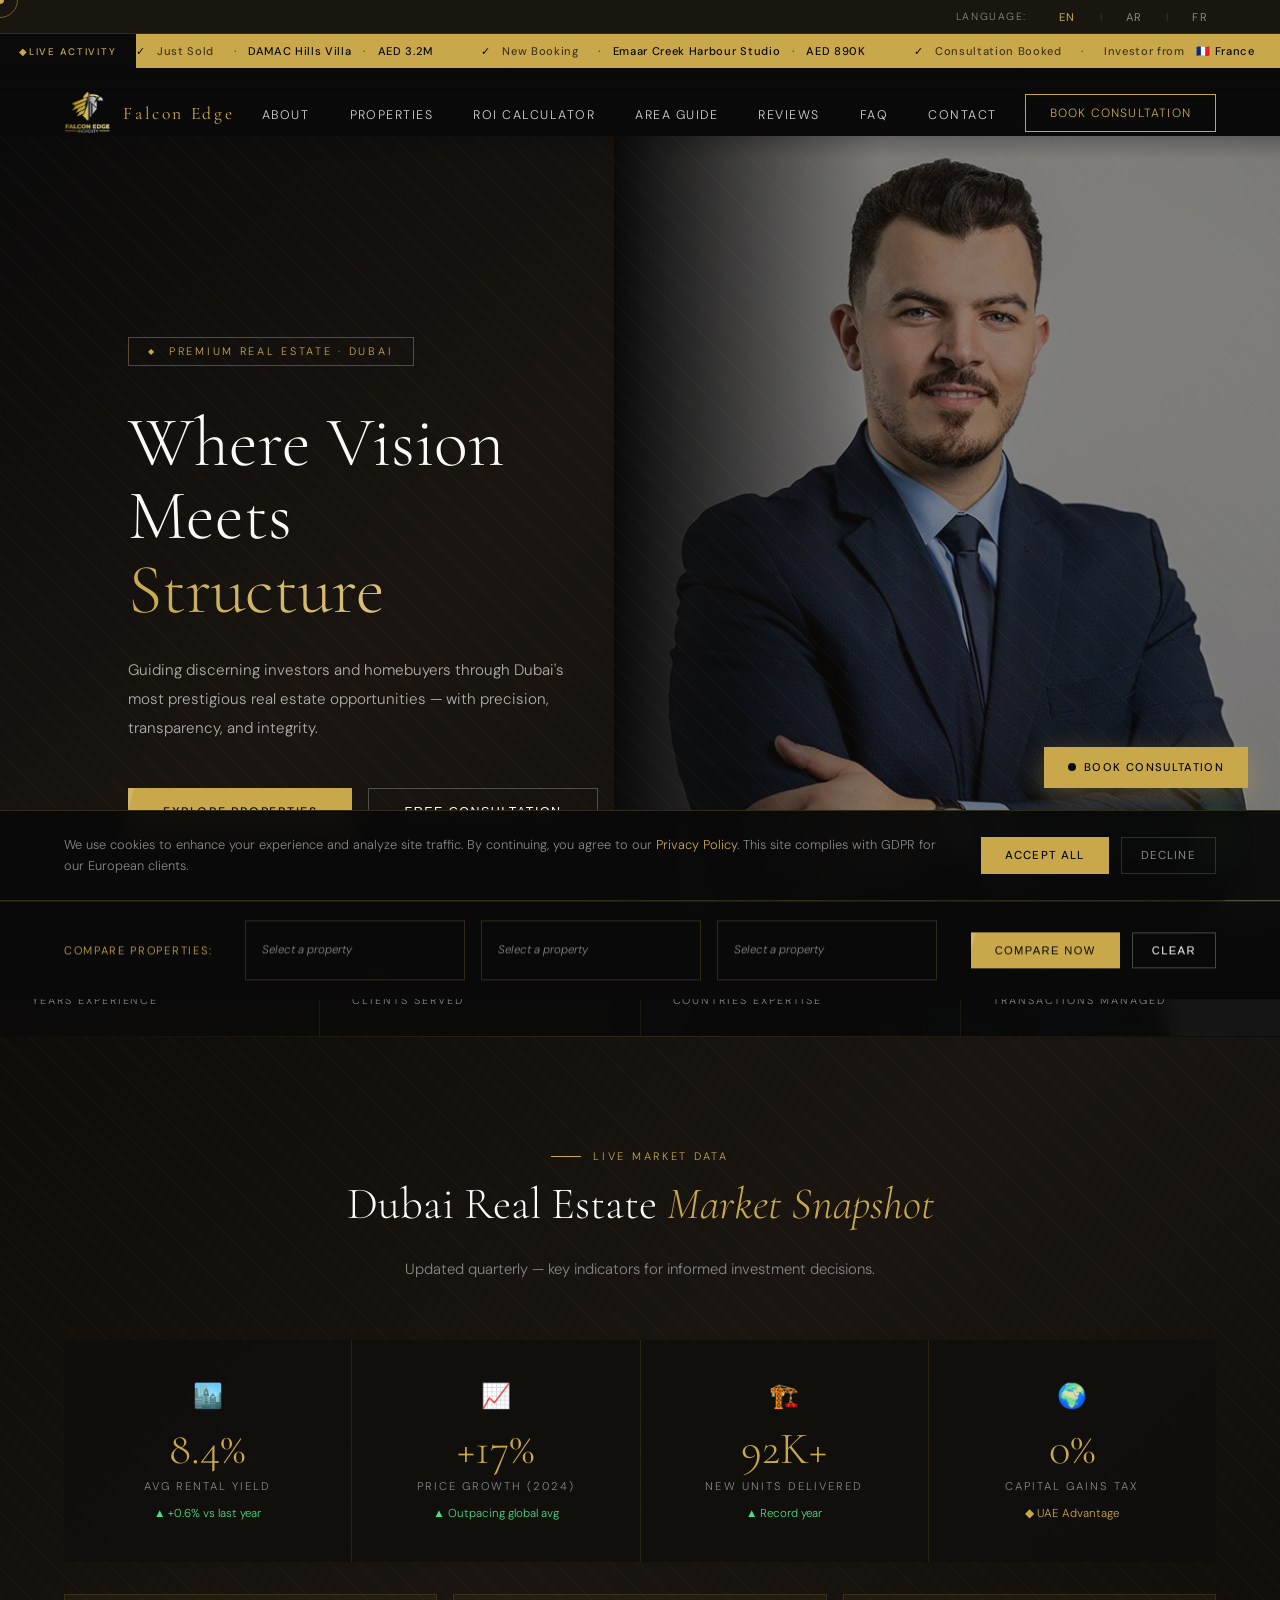
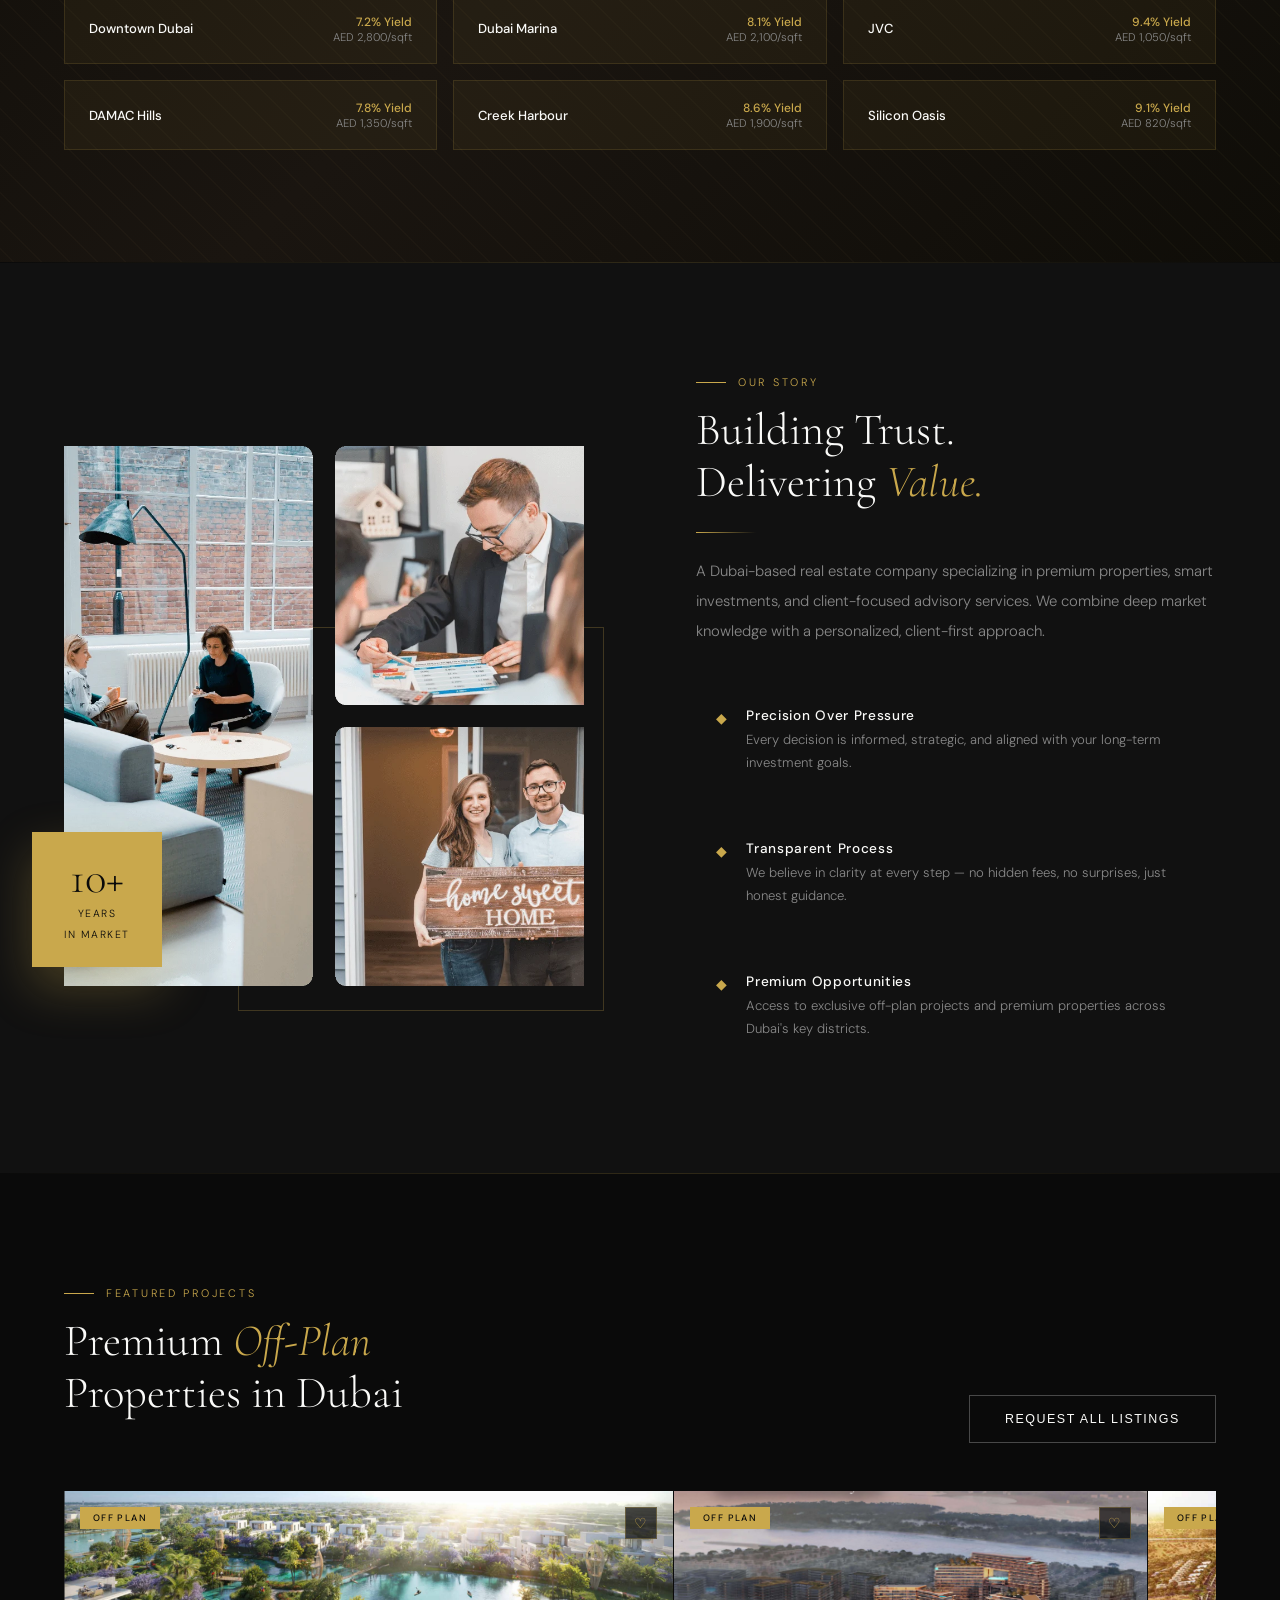
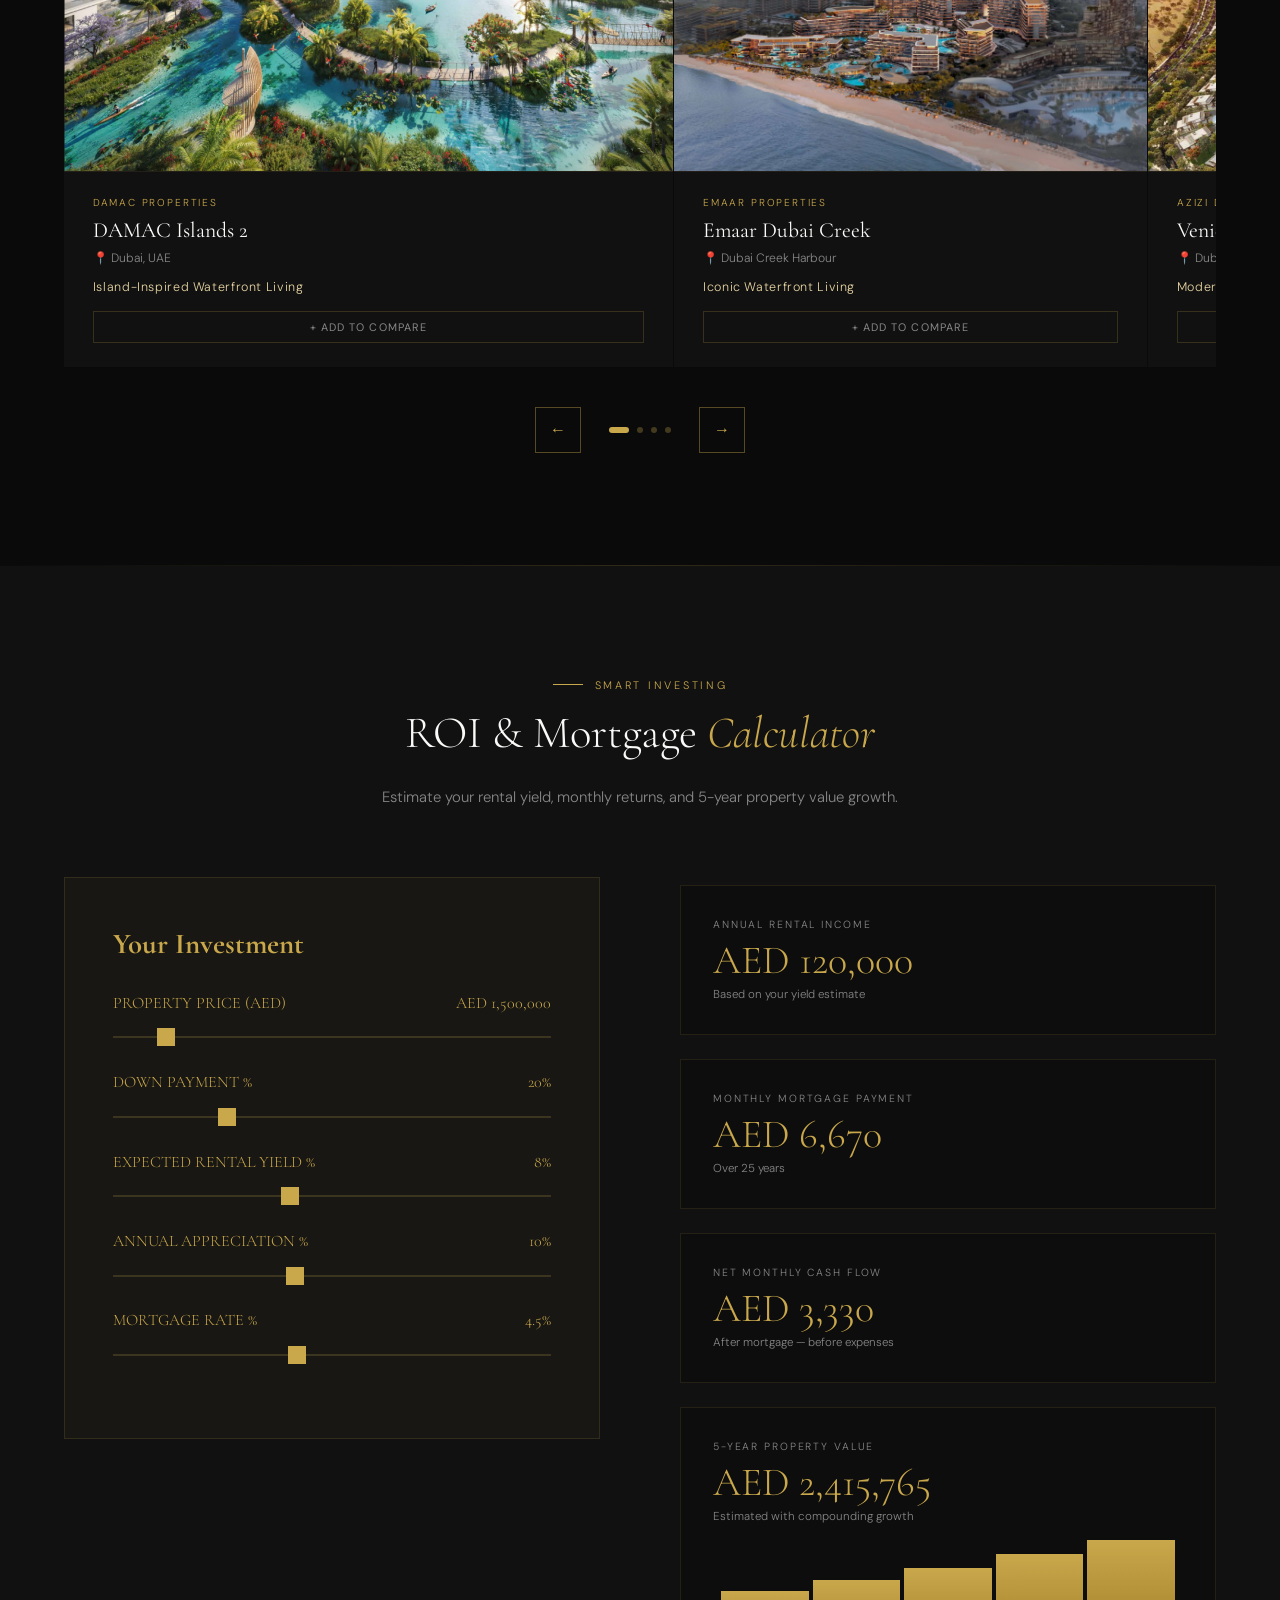
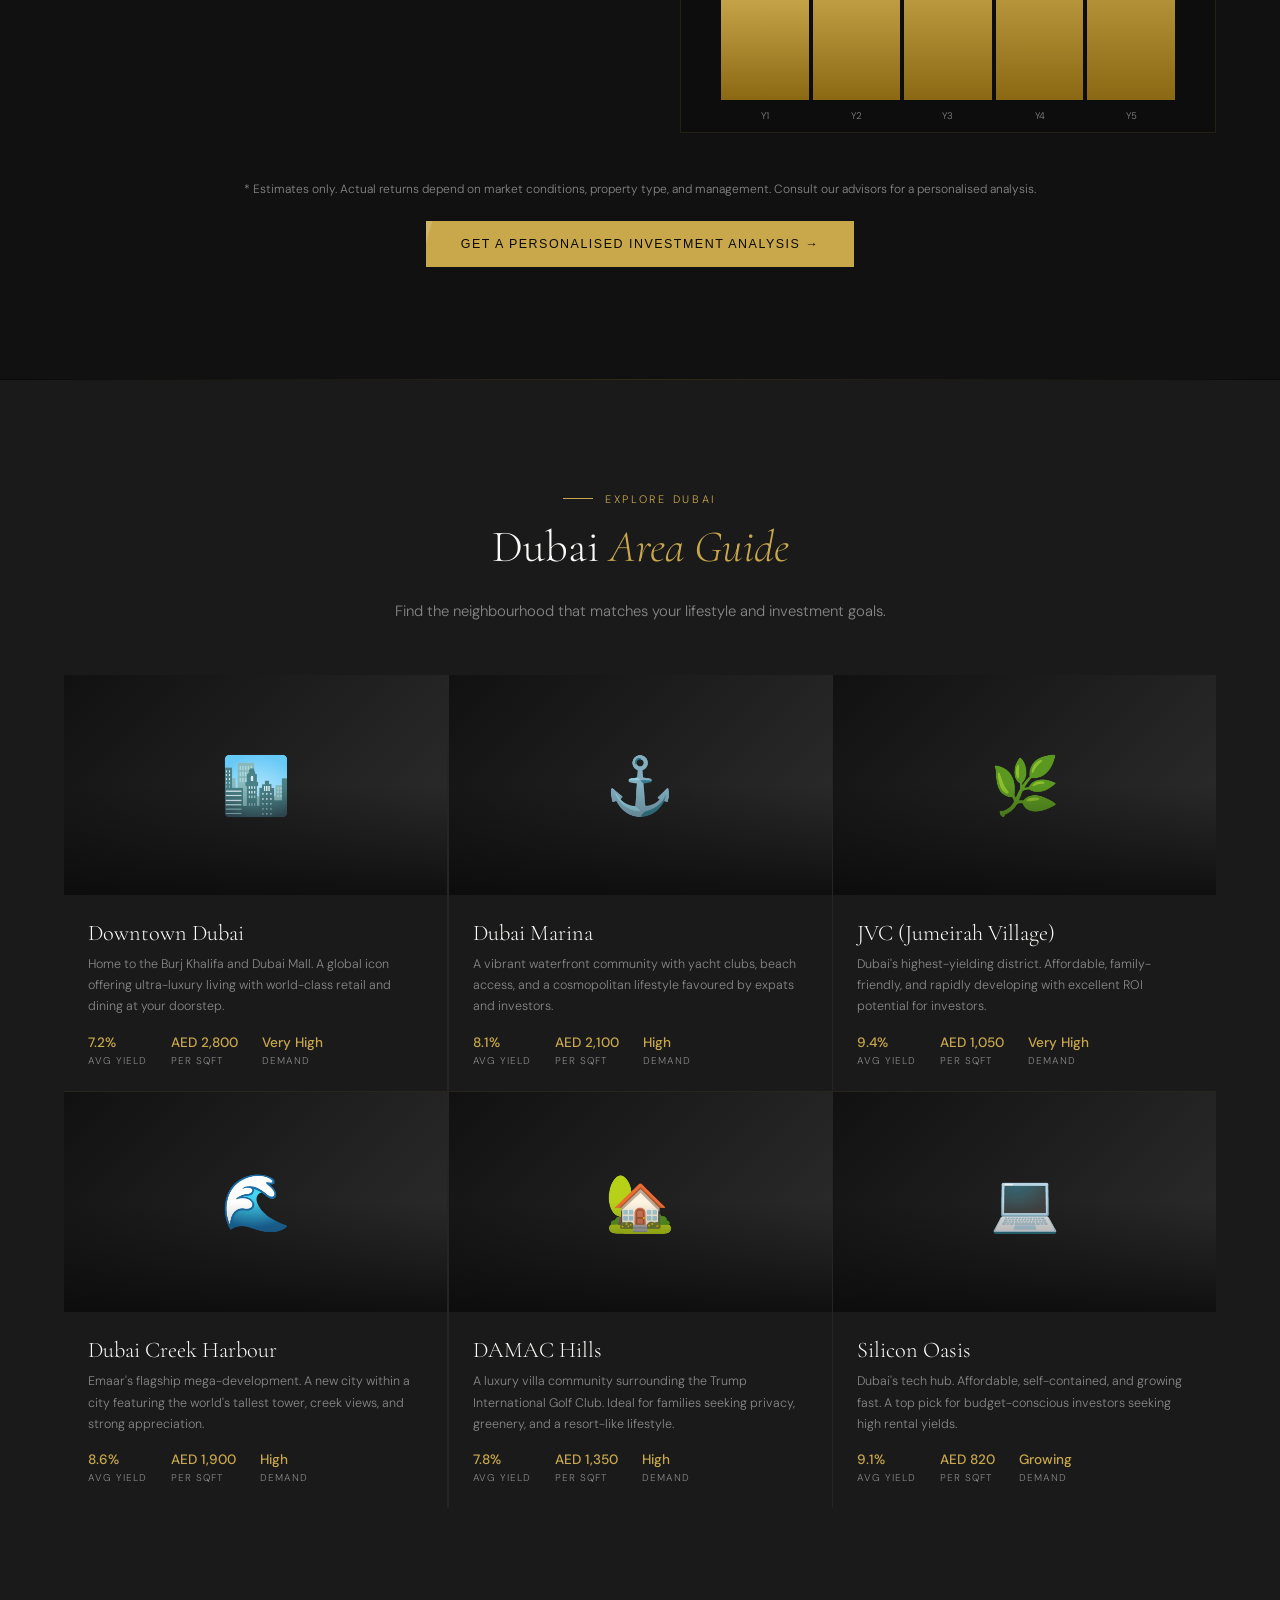
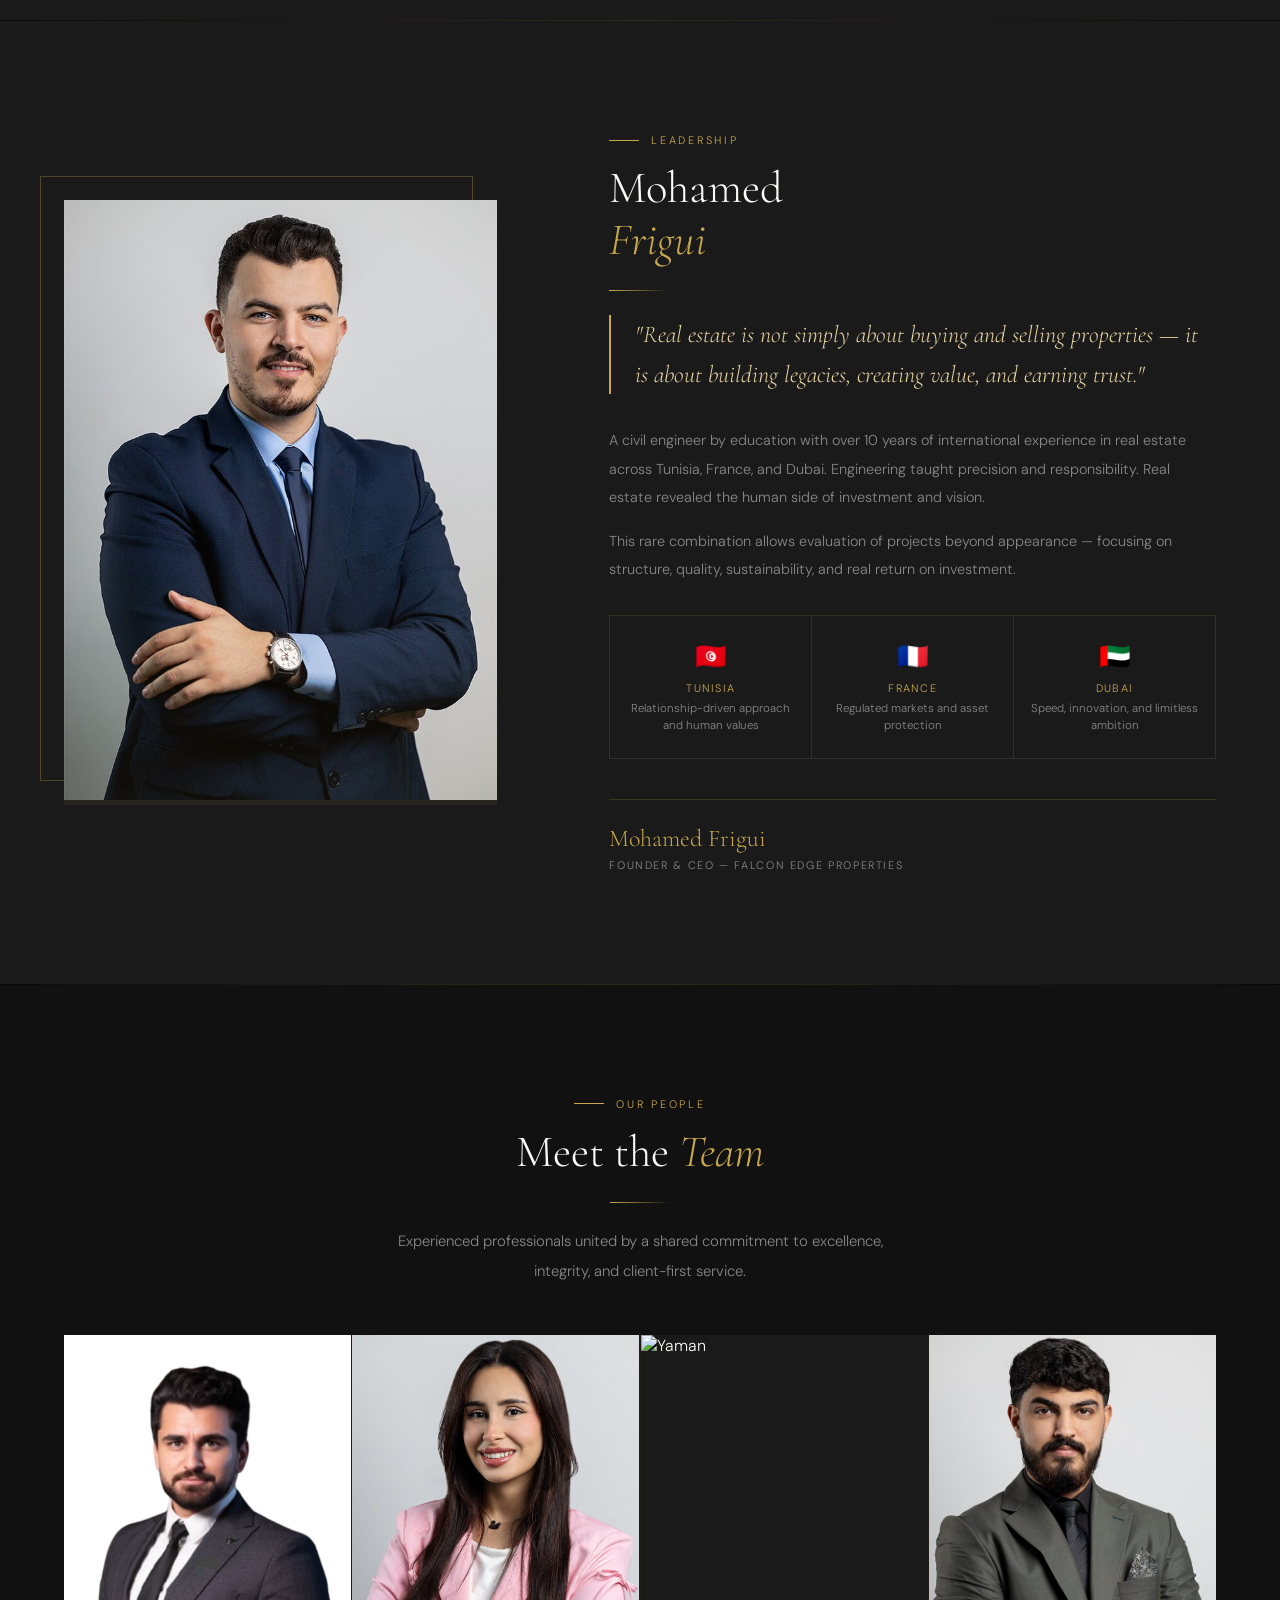
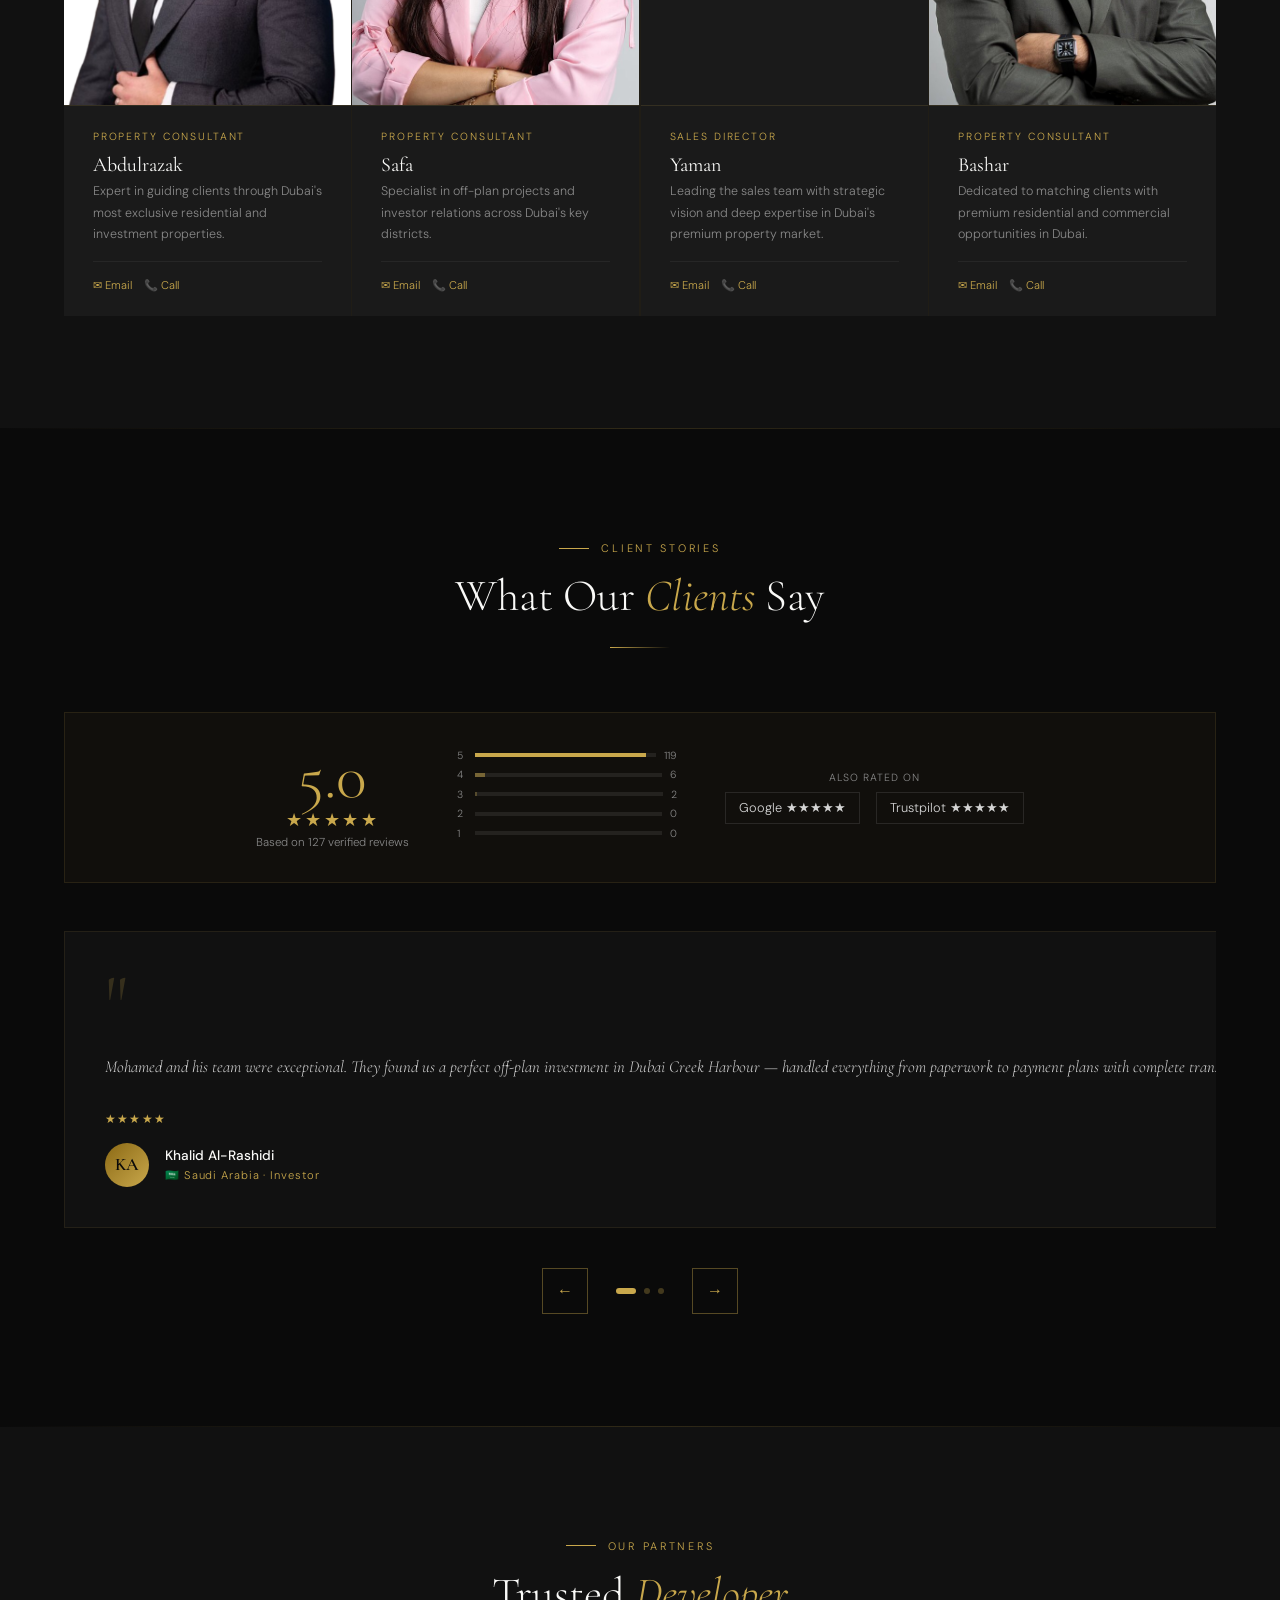
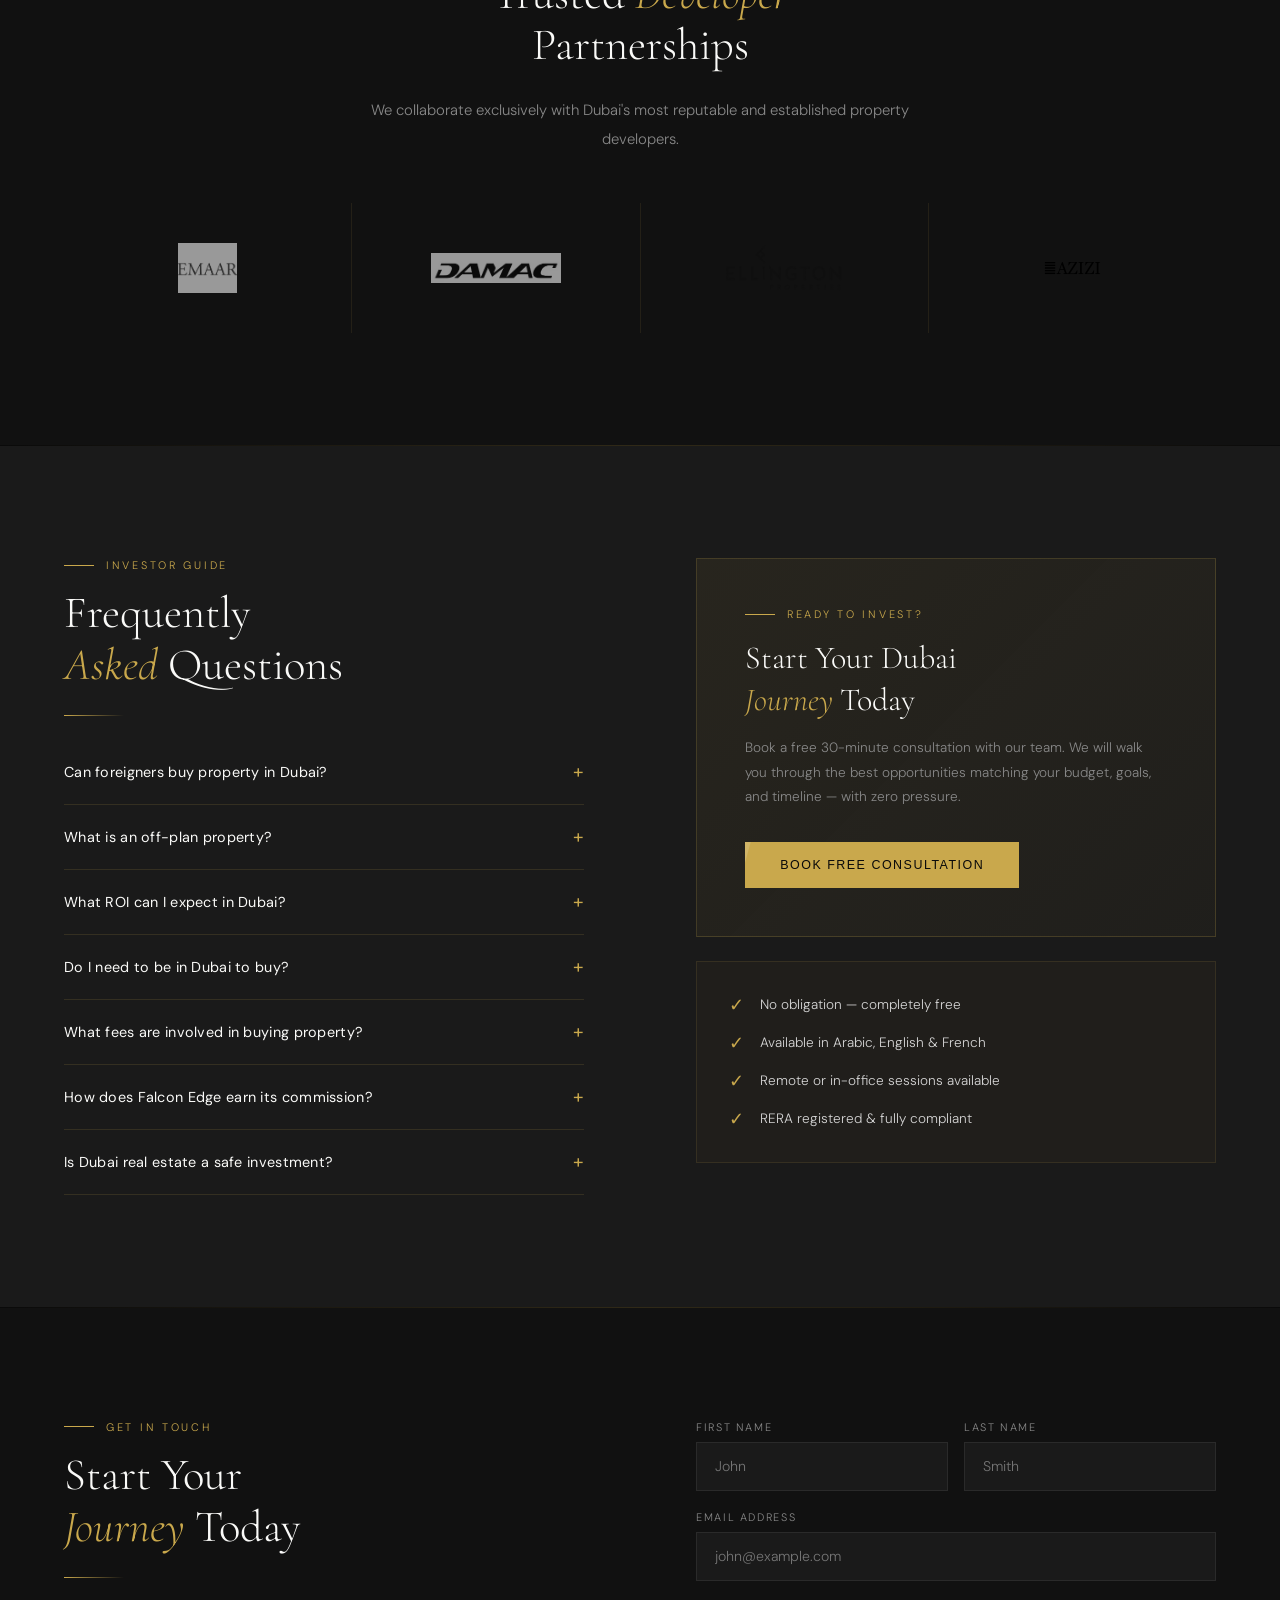
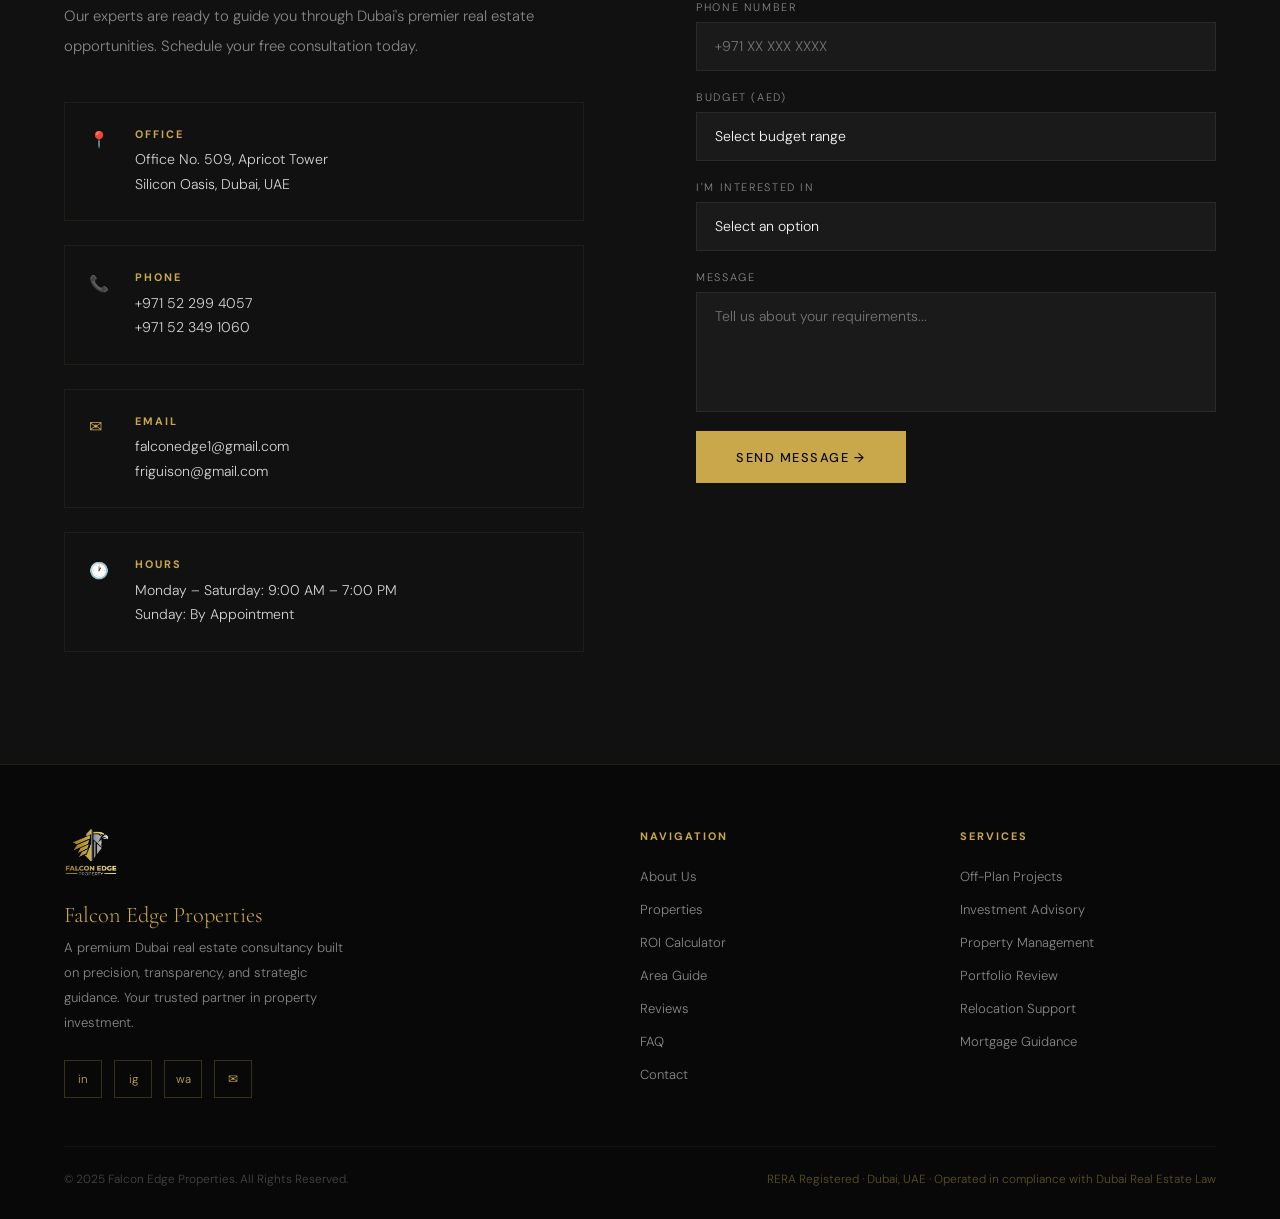
==== commit 5311e2ed: "langue" ====
--- a/index.html
+++ b/index.html
@@ -10,7 +10,6 @@
   <meta property="og:description" content="Guiding discerning investors through Dubai's most prestigious real estate opportunities.">
   <meta property="og:type" content="website">
 
-  <!-- Schema Markup -->
   <script type="application/ld+json">
     {
       "@context": "https://schema.org",
@@ -52,21 +51,17 @@
     html { scroll-behavior: smooth; }
     body { background: var(--black); color: var(--white); font-family: 'DM Sans', sans-serif; font-weight: 300; overflow-x: hidden; }
 
-    /* CURSOR */
     .cursor { width: 8px; height: 8px; background: var(--gold); border-radius: 50%; position: fixed; top: 0; left: 0; pointer-events: none; z-index: 9999; transform: translate(-50%,-50%); transition: transform 0.1s; }
     .cursor-ring { width: 36px; height: 36px; border: 1px solid rgba(201,168,76,0.5); border-radius: 50%; position: fixed; top: 0; left: 0; pointer-events: none; z-index: 9998; transform: translate(-50%,-50%); transition: all 0.18s ease; }
 
-    /* SCROLL PROGRESS */
     .scroll-progress { position: fixed; top: 0; left: 0; height: 2px; background: linear-gradient(to right, var(--gold-dark), var(--gold), var(--gold-light)); z-index: 201; width: 0%; transition: width 0.1s; }
 
-    /* LANGUAGE SWITCHER */
     .lang-bar { background: rgba(201,168,76,0.08); border-bottom: 1px solid rgba(201,168,76,0.15); padding: 0.4rem 4rem; display: flex; justify-content: flex-end; align-items: center; gap: 1rem; position: relative; z-index: 199; }
     .lang-btn { background: none; border: none; color: var(--gray); font-size: 0.7rem; letter-spacing: 0.12em; text-transform: uppercase; cursor: pointer; padding: 0.2rem 0.5rem; transition: color 0.2s; font-family: 'DM Sans', sans-serif; }
     .lang-btn.active, .lang-btn:hover { color: var(--gold); }
     .lang-sep { color: rgba(201,168,76,0.3); font-size: 0.6rem; }
     .lang-label { font-size: 0.65rem; color: var(--gray); letter-spacing: 0.15em; text-transform: uppercase; margin-right: 0.5rem; }
 
-    /* TRANSACTION TICKER */
     .ticker-wrap { background: var(--gold); overflow: hidden; height: 34px; display: flex; align-items: center; position: relative; z-index: 198; }
     .ticker-label { background: var(--black); color: var(--gold); font-size: 0.6rem; letter-spacing: 0.18em; text-transform: uppercase; padding: 0 1.2rem; height: 100%; display: flex; align-items: center; white-space: nowrap; flex-shrink: 0; font-weight: 500; }
     .ticker-track { display: flex; gap: 3rem; animation: ticker 40s linear infinite; white-space: nowrap; }
@@ -74,7 +69,6 @@
     .ticker-item span { opacity: 0.7; margin: 0 0.5rem; }
     @keyframes ticker { 0% { transform: translateX(0); } 100% { transform: translateX(-50%); } }
 
-    /* NAV */
     nav { position: fixed; top: 68px; left: 0; right: 0; z-index: 200; display: flex; align-items: center; justify-content: space-between; padding: 1.5rem 4rem; background: linear-gradient(to bottom, rgba(10,10,10,0.97), transparent); transition: background 0.4s, padding 0.4s, top 0.4s; }
     nav.scrolled { background: rgba(8,8,8,0.98); border-bottom: 1px solid rgba(201,168,76,0.2); padding: 1rem 4rem; backdrop-filter: blur(10px); top: 0; }
     .nav-logo { display: flex; align-items: center; gap: 0.75rem; text-decoration: none; }
@@ -91,7 +85,6 @@
     .nav-cta:hover::before { transform: translateX(0); }
     .nav-cta span { position: relative; z-index: 1; }
 
-    /* HERO */
     .hero { height: 100vh; position: relative; display: flex; align-items: center; overflow: hidden; margin-top: 68px; }
     .hero-bg { position: absolute; inset: 0; background: linear-gradient(135deg, #0A0A0A 0%, #1a1510 40%, #0f0d08 100%); }
     .hero-img-side { position: absolute; right: 0; top: 0; bottom: 0; width: 52%; overflow: hidden; }
@@ -139,7 +132,6 @@
     .gold-line { width: 60px; height: 1px; background: linear-gradient(to right, var(--gold), transparent); margin: 1.5rem 0; }
     .gold-divider { width: 100%; height: 1px; background: linear-gradient(to right, transparent, var(--gold), transparent); opacity: 0.2; }
 
-    /* MARKET SNAPSHOT */
     .snapshot-section { background: linear-gradient(135deg, #0f0d08, #1a1510, #0f0d08); position: relative; overflow: hidden; }
     .snapshot-section::before { content: ''; position: absolute; inset: 0; background-image: repeating-linear-gradient(45deg, rgba(201,168,76,0.03) 0, rgba(201,168,76,0.03) 1px, transparent 0, transparent 50%); background-size: 28px 28px; }
     .snapshot-header { text-align: center; margin-bottom: 3.5rem; position: relative; }
@@ -160,7 +152,6 @@
     .area-yield { font-size: 0.75rem; color: var(--gold); font-weight: 500; }
     .area-price { font-size: 0.7rem; color: var(--gray); }
 
-    /* ABOUT */
     .about-section { background: var(--off-black); }
     .about-grid { display: grid; grid-template-columns: 1fr 1fr; gap: 7rem; align-items: center; }
     .about-img-wrap { position: relative; }
@@ -176,7 +167,6 @@
     .value-text h4 { font-size: 0.85rem; letter-spacing: 0.05em; margin-bottom: 0.35rem; font-weight: 500; }
     .value-text p { font-size: 0.82rem; color: var(--gray); line-height: 1.75; }
 
-    /* PROPERTIES */
     .properties-section { background: var(--black); overflow: hidden; }
     .props-header { display: flex; justify-content: space-between; align-items: flex-end; margin-bottom: 3rem; }
     .slider-wrap { position: relative; overflow: hidden; }
@@ -206,7 +196,6 @@
     .slider-dot { width: 6px; height: 6px; border-radius: 50%; background: rgba(201,168,76,0.3); cursor: pointer; transition: all 0.3s; }
     .slider-dot.active { background: var(--gold); width: 20px; border-radius: 3px; }
 
-    /* COMPARE PANEL */
     .compare-bar { position: fixed; bottom: 0; left: 0; right: 0; background: rgba(10,10,10,0.97); border-top: 1px solid rgba(201,168,76,0.3); z-index: 400; transform: translateY(100%); transition: transform 0.4s ease; backdrop-filter: blur(10px); }
     .compare-bar.show { transform: translateY(0); }
     .compare-bar-inner { display: flex; align-items: center; gap: 2rem; padding: 1.2rem 4rem; }
@@ -218,7 +207,6 @@
     .compare-label { font-size: 0.7rem; letter-spacing: 0.15em; text-transform: uppercase; color: var(--gold); white-space: nowrap; }
     .compare-actions { display: flex; gap: 0.75rem; }
 
-    /* AREA GUIDE */
     .areas-section { background: var(--dark); }
     .areas-grid { display: grid; grid-template-columns: repeat(3, 1fr); gap: 1.5px; background: rgba(201,168,76,0.08); margin-top: 3rem; }
     .area-card { background: var(--dark); overflow: hidden; position: relative; cursor: pointer; }
@@ -234,7 +222,6 @@
     .area-stat-val { font-size: 0.85rem; color: var(--gold); font-weight: 500; }
     .area-stat-key { font-size: 0.62rem; letter-spacing: 0.1em; text-transform: uppercase; color: var(--gray); }
 
-    /* ROI CALCULATOR */
     .calculator-section { background: var(--off-black); }
     .calc-grid { display: grid; grid-template-columns: 1fr 1fr; gap: 5rem; align-items: start; }
     .calc-form { background: rgba(201,168,76,0.04); border: 1px solid rgba(201,168,76,0.15); padding: 3rem; }
@@ -255,7 +242,6 @@
     .calc-bar { flex: 1; background: linear-gradient(to top, var(--gold-dark), var(--gold)); min-height: 4px; transition: height 0.6s ease; position: relative; }
     .calc-bar-year { position: absolute; bottom: -1.4rem; left: 50%; transform: translateX(-50%); font-size: 0.6rem; color: var(--gray); white-space: nowrap; }
 
-    /* CEO */
     .ceo-section { background: var(--dark); }
     .ceo-grid { display: grid; grid-template-columns: 5fr 7fr; gap: 7rem; align-items: center; }
     .ceo-img-wrap { position: relative; }
@@ -275,7 +261,6 @@
     .ceo-name { font-family: 'Cormorant Garamond', serif; font-size: 1.5rem; color: var(--gold); }
     .ceo-title { font-size: 0.68rem; letter-spacing: 0.15em; text-transform: uppercase; color: var(--gray); margin-top: 0.3rem; }
 
-    /* TEAM */
     .team-section { background: var(--off-black); }
     .team-grid { display: grid; grid-template-columns: repeat(4, 1fr); gap: 1.5px; background: rgba(201,168,76,0.08); margin-top: 3rem; }
     .team-card { background: var(--dark); overflow: hidden; position: relative; }
@@ -292,7 +277,6 @@
     .team-contact-link { font-size: 0.7rem; color: var(--gold); text-decoration: none; transition: opacity 0.2s; }
     .team-contact-link:hover { opacity: 0.7; }
 
-    /* TESTIMONIALS */
     .testimonials-section { background: var(--black); overflow: hidden; }
     .testi-header { text-align: center; max-width: 560px; margin: 0 auto 4rem; }
     .testi-track-wrap { overflow: hidden; }
@@ -316,7 +300,6 @@
     .rating-bar-track { flex: 1; height: 4px; background: rgba(255,255,255,0.08); }
     .rating-bar-fill { height: 100%; background: var(--gold); }
 
-    /* DEVELOPERS */
     .developers-section { background: var(--off-black); }
     .dev-logos { display: grid; grid-template-columns: repeat(4, 1fr); gap: 1px; background: rgba(201,168,76,0.1); margin-top: 3rem; }
     .dev-logo-item { background: var(--off-black); padding: 2.5rem; display: flex; align-items: center; justify-content: center; transition: background 0.3s; cursor: pointer; }
@@ -326,7 +309,6 @@
     .dev-logo-text { font-family: 'Cormorant Garamond', serif; font-size: 1.4rem; color: var(--gray); letter-spacing: 0.05em; transition: color 0.3s; }
     .dev-logo-item:hover .dev-logo-text { color: var(--gold); }
 
-    /* FAQ */
     .faq-section { background: var(--dark); }
     .faq-grid { display: grid; grid-template-columns: 1fr 1fr; gap: 7rem; align-items: start; }
     .faq-list { display: flex; flex-direction: column; gap: 0; margin-top: 1rem; }
@@ -347,7 +329,6 @@
     .faq-trust-item span:first-child { color: var(--gold); font-size: 1.1rem; }
     .faq-trust-item span:last-child { font-size: 0.85rem; color: var(--light-gray); }
 
-    /* CONTACT */
     .contact-section { background: var(--off-black); }
     .contact-grid { display: grid; grid-template-columns: 1fr 1fr; gap: 7rem; }
     .contact-info { display: flex; flex-direction: column; gap: 1.5rem; margin-top: 2.5rem; }
@@ -369,7 +350,6 @@
     .form-submit { background: var(--gold); color: var(--black); border: none; padding: 1.1rem 2.5rem; font-family: 'DM Sans', sans-serif; font-size: 0.8rem; font-weight: 500; letter-spacing: 0.12em; text-transform: uppercase; cursor: pointer; transition: all 0.3s; align-self: flex-start; }
     .form-submit:hover { background: var(--gold-light); transform: translateY(-2px); box-shadow: 0 10px 30px rgba(201,168,76,0.25); }
 
-    /* FOOTER */
     footer { background: #080808; padding: 4rem 4rem 2rem; border-top: 1px solid rgba(201,168,76,0.15); }
     .footer-grid { display: grid; grid-template-columns: 2fr 1fr 1fr; gap: 4rem; margin-bottom: 3rem; }
     .footer-brand img { height: 48px; margin-bottom: 1.2rem; }
@@ -385,7 +365,6 @@
     .footer-copy { font-size: 0.74rem; color: rgba(255,255,255,0.25); }
     .footer-rera { font-size: 0.74rem; color: rgba(201,168,76,0.45); }
 
-    /* WHATSAPP FLOAT */
     .whatsapp-float { position: fixed; bottom: 2rem; right: 2rem; z-index: 300; display: flex; flex-direction: column; align-items: flex-end; gap: 0.5rem; }
     .whatsapp-btn { width: 58px; height: 58px; background: #25D366; border-radius: 50%; display: flex; align-items: center; justify-content: center; text-decoration: none; color: white; box-shadow: 0 4px 20px rgba(37,211,102,0.4); transition: all 0.3s; animation: pulse-green 2.5s ease infinite; }
     .whatsapp-btn:hover { transform: scale(1.1); box-shadow: 0 8px 30px rgba(37,211,102,0.55); }
@@ -393,14 +372,12 @@
     .whatsapp-tooltip { background: var(--off-black); border: 1px solid rgba(255,255,255,0.1); color: var(--white); padding: 0.5rem 1rem; font-size: 0.75rem; white-space: nowrap; opacity: 0; transform: translateX(10px); transition: all 0.3s; pointer-events: none; }
     .whatsapp-float:hover .whatsapp-tooltip { opacity: 1; transform: translateX(0); }
 
-    /* STICKY BOOK BUTTON */
     .book-float { position: fixed; bottom: 7rem; right: 2rem; z-index: 300; }
     .book-float-btn { background: var(--gold); color: var(--black); border: none; padding: 0.85rem 1.5rem; font-size: 0.7rem; letter-spacing: 0.12em; text-transform: uppercase; cursor: pointer; font-weight: 500; font-family: 'DM Sans', sans-serif; box-shadow: 0 8px 30px rgba(201,168,76,0.35); transition: all 0.3s; white-space: nowrap; display: flex; align-items: center; gap: 0.5rem; }
     .book-float-btn:hover { background: var(--gold-light); transform: translateY(-2px); }
     .book-pulse { width: 8px; height: 8px; background: var(--black); border-radius: 50%; animation: blink 1.5s ease infinite; }
     @keyframes blink { 0%,100%{opacity:1} 50%{opacity:0.3} }
 
-    /* BOOKING POPUP */
     .popup-overlay { position: fixed; inset: 0; background: rgba(0,0,0,0.85); z-index: 500; display: flex; align-items: center; justify-content: center; opacity: 0; pointer-events: none; transition: opacity 0.3s; backdrop-filter: blur(4px); }
     .popup-overlay.show { opacity: 1; pointer-events: all; }
     .popup-box { background: var(--off-black); border: 1px solid rgba(201,168,76,0.25); padding: 3rem; max-width: 500px; width: 90%; position: relative; transform: translateY(20px); transition: transform 0.3s; }
@@ -419,7 +396,6 @@
     .popup-submit { background: var(--gold); color: var(--black); border: none; padding: 1rem; font-family: 'DM Sans', sans-serif; font-size: 0.78rem; letter-spacing: 0.12em; text-transform: uppercase; cursor: pointer; font-weight: 500; width: 100%; transition: all 0.3s; }
     .popup-submit:hover { background: var(--gold-light); }
 
-    /* EXIT POPUP */
     .exit-popup { position: fixed; inset: 0; background: rgba(0,0,0,0.9); z-index: 600; display: flex; align-items: center; justify-content: center; opacity: 0; pointer-events: none; transition: opacity 0.4s; }
     .exit-popup.show { opacity: 1; pointer-events: all; }
     .exit-box { background: var(--dark); border: 1px solid rgba(201,168,76,0.3); max-width: 520px; width: 90%; overflow: hidden; position: relative; transform: scale(0.95); transition: transform 0.4s; }
@@ -434,7 +410,6 @@
     .exit-close { display: block; text-align: center; margin-top: 1rem; font-size: 0.75rem; color: var(--gray); cursor: pointer; transition: color 0.2s; background: none; border: none; font-family: 'DM Sans', sans-serif; width: 100%; }
     .exit-close:hover { color: var(--gold); }
 
-    /* COOKIE BANNER */
     .cookie-banner { position: fixed; bottom: 0; left: 0; right: 0; background: rgba(10,10,10,0.97); border-top: 1px solid rgba(201,168,76,0.2); z-index: 800; padding: 1.5rem 4rem; display: flex; align-items: center; gap: 2rem; transform: translateY(100%); transition: transform 0.5s ease 1s; backdrop-filter: blur(10px); }
     .cookie-banner.show { transform: translateY(0); }
     .cookie-text { flex: 1; font-size: 0.8rem; color: var(--gray); line-height: 1.6; }
@@ -444,21 +419,18 @@
     .cookie-decline { background: none; border: 1px solid rgba(255,255,255,0.15); color: var(--gray); padding: 0.65rem 1.2rem; font-size: 0.72rem; letter-spacing: 0.1em; text-transform: uppercase; cursor: pointer; font-family: 'DM Sans', sans-serif; white-space: nowrap; }
     .cookie-decline:hover { border-color: var(--gray); }
 
-    /* HAMBURGER MENU */
     .nav-hamburger { display: none; flex-direction: column; gap: 5px; cursor: pointer; padding: 6px; z-index: 201; background: none; border: none; }
     .nav-hamburger span { display: block; width: 24px; height: 2px; background: var(--gold); transition: all 0.3s ease; }
     .nav-hamburger.open span:nth-child(1) { transform: translateY(7px) rotate(45deg); }
     .nav-hamburger.open span:nth-child(2) { opacity: 0; }
     .nav-hamburger.open span:nth-child(3) { transform: translateY(-7px) rotate(-45deg); }
 
-    /* MOBILE MENU OVERLAY */
     .mobile-menu { position: fixed; top: 0; left: 0; right: 0; bottom: 0; background: rgba(8,8,8,0.98); z-index: 199; display: flex; flex-direction: column; align-items: center; justify-content: center; gap: 2rem; opacity: 0; pointer-events: none; transition: opacity 0.4s ease; backdrop-filter: blur(10px); }
     .mobile-menu.open { opacity: 1; pointer-events: all; }
     .mobile-menu a { font-family: 'Cormorant Garamond', serif; font-size: 2rem; color: var(--white); text-decoration: none; letter-spacing: 0.1em; transition: color 0.2s; }
     .mobile-menu a:hover { color: var(--gold); }
     .mobile-menu .mobile-cta { background: var(--gold); color: var(--black); padding: 1rem 2.5rem; font-family: 'DM Sans', sans-serif; font-size: 0.85rem; letter-spacing: 0.12em; text-transform: uppercase; font-weight: 500; margin-top: 1rem; }
 
-    /* TABLET — 1024px */
     @media (max-width: 1024px) {
       section { padding: 5rem 2.5rem; }
       nav { padding: 1.2rem 2.5rem; }
@@ -475,22 +447,15 @@
       .snap-area-grid { grid-template-columns: repeat(2,1fr); }
     }
 
-    /* MOBILE — 900px */
     @media (max-width: 900px) {
       .lang-bar { padding: 0.4rem 1.5rem; }
       .lang-label { display: none; }
-
-      /* NAV */
       nav { padding: 1rem 1.5rem; top: 34px; }
       nav.scrolled { top: 0; padding: 0.8rem 1.5rem; }
       .nav-links { display: none; }
       .nav-cta { display: none; }
       .nav-hamburger { display: flex; }
-
-      /* SECTIONS */
       section { padding: 4rem 1.5rem; }
-
-      /* HERO */
       .hero { margin-top: 34px; min-height: 100vh; }
       .hero-content { padding: 0 1.5rem; max-width: 100%; }
       .hero-img-side { width: 100%; opacity: 0.15; }
@@ -503,31 +468,19 @@
       .stat-item { min-width: 50%; padding: 1.2rem 1.5rem; }
       .stat-num { font-size: 2rem; }
       .stat-label { font-size: 0.6rem; }
-
-      /* MARKET SNAPSHOT */
       .snapshot-grid { grid-template-columns: repeat(2,1fr); }
       .snap-area-grid { grid-template-columns: 1fr; }
       .snap-num { font-size: 2.2rem; }
-
-      /* ABOUT */
       .about-grid { grid-template-columns: 1fr; gap: 3rem; }
       .about-img-wrap::after { display: none; }
       .about-img-wrap img { height: 320px; }
       .about-img-badge { left: 0; bottom: 1rem; }
-
-      /* PROPERTIES */
       .props-header { flex-direction: column; align-items: flex-start; gap: 1rem; }
       .prop-card { min-width: calc(88% - 1px); }
       .prop-img { height: 220px; }
-
-      /* CALCULATOR */
       .calc-grid { grid-template-columns: 1fr; gap: 2.5rem; }
       .calc-form { padding: 2rem; }
-
-      /* AREAS */
       .areas-grid { grid-template-columns: 1fr; }
-
-      /* CEO */
       .ceo-grid { grid-template-columns: 1fr; gap: 3rem; }
       .ceo-img-wrap::before { display: none; }
       .ceo-img-wrap img { height: 380px; }
@@ -535,99 +488,64 @@
       .ceo-journey { flex-direction: column; }
       .journey-step { border-right: none; border-bottom: 1px solid rgba(201,168,76,0.15); padding: 1.2rem; }
       .journey-step:last-child { border-bottom: none; }
-
-      /* TEAM */
       .team-grid { grid-template-columns: repeat(2,1fr); }
       .team-photo { height: 280px; }
-
-      /* TESTIMONIALS */
       .testi-card { min-width: calc(90% - 1rem); }
       .rating-summary { flex-direction: column; gap: 1.5rem; text-align: center; }
       .rating-bars { max-width: 100%; }
-
-      /* DEVELOPERS */
       .dev-logos { grid-template-columns: repeat(2,1fr); }
-
-      /* FAQ */
       .faq-grid { grid-template-columns: 1fr; gap: 3rem; }
-
-      /* CONTACT */
       .contact-grid { grid-template-columns: 1fr; gap: 3rem; }
       .form-row { grid-template-columns: 1fr; }
-
-      /* FOOTER */
       .footer-grid { grid-template-columns: 1fr; gap: 2rem; }
       footer { padding: 3rem 1.5rem 2rem; }
       .footer-bottom { flex-direction: column; gap: 0.75rem; text-align: center; }
-
-      /* FLOATING BUTTONS */
       .cursor, .cursor-ring { display: none; }
       .book-float { bottom: 8rem; right: 1.2rem; }
       .whatsapp-float { bottom: 1.5rem; right: 1.2rem; }
       .book-float-btn { padding: 0.75rem 1.2rem; font-size: 0.65rem; }
-
-      /* POPUPS */
       .popup-box { padding: 2rem 1.5rem; margin: 1rem; }
       .cookie-banner { flex-direction: column; padding: 1.5rem; gap: 1rem; }
       .compare-bar-inner { padding: 1rem 1.5rem; flex-wrap: wrap; gap: 1rem; }
       .compare-slots { flex-direction: column; }
       .compare-slot { max-width: 100%; }
-
-      /* COMPARE */
-      .compare-bar-inner { padding: 1rem; }
     }
 
-    /* SMALL MOBILE — 600px */
     @media (max-width: 600px) {
       .lang-bar { display: none; }
       nav { top: 0; }
       .hero { margin-top: 0; }
-
       section { padding: 3.5rem 1.2rem; }
       .section-title { font-size: clamp(1.8rem, 7vw, 2.5rem); }
-
       .hero h1 { font-size: clamp(2rem, 9vw, 2.8rem); }
       .hero-stats { display: grid; grid-template-columns: 1fr 1fr; }
       .stat-item { min-width: unset; }
-
       .snapshot-grid { grid-template-columns: 1fr 1fr; gap: 1px; }
       .snap-num { font-size: 1.8rem; }
       .snap-card { padding: 1.5rem 1rem; }
-
       .team-grid { grid-template-columns: 1fr; }
       .team-photo { height: 320px; }
-
       .areas-grid { grid-template-columns: 1fr; }
       .area-card-img { height: 160px; }
-
       .dev-logos { grid-template-columns: repeat(2,1fr); }
-
       .about-img-wrap img { height: 260px; }
       .ceo-img-wrap img { height: 300px; }
-
       .calc-form { padding: 1.5rem; }
       .calc-result-val { font-size: 2rem; }
-
       .faq-cta-box { padding: 2rem 1.5rem; }
-
       .testi-card { padding: 1.8rem 1.5rem; min-width: calc(95% - 1rem); }
       .testi-text { font-size: 0.95rem; }
-
       .popup-times { grid-template-columns: repeat(2,1fr); }
       .popup-box { width: 95%; padding: 1.8rem 1.2rem; }
       .popup-title { font-size: 1.6rem; }
-
       .exit-box { width: 95%; }
       .exit-top { padding: 2rem 1.5rem; }
       .exit-bottom { padding: 1.5rem; }
-
       .footer-socials { gap: 0.5rem; }
       .social-link { width: 34px; height: 34px; }
-
       .compare-bar-inner { display: none; }
     }
 
-    /* IPHONE SE / very small — 380px */
     @media (max-width: 380px) {
       section { padding: 3rem 1rem; }
       .hero h1 { font-size: 1.9rem; }
@@ -648,7 +566,7 @@
 
 <!-- LANGUAGE BAR -->
 <div class="lang-bar">
-  <span class="lang-label">Language:</span>
+  <span class="lang-label" data-i18n="lang_label">Language:</span>
   <button class="lang-btn active" onclick="setLang('en')">EN</button>
   <span class="lang-sep">|</span>
   <button class="lang-btn" onclick="setLang('ar')">AR</button>
@@ -658,38 +576,37 @@
 
 <!-- TRANSACTION TICKER -->
 <div class="ticker-wrap">
-  <div class="ticker-label">◆ Live Activity</div>
+  <div class="ticker-label">◆ <span data-i18n="ticker_label">Live Activity</span></div>
   <div style="overflow:hidden;flex:1">
     <div class="ticker-track" id="tickerTrack">
-      <span class="ticker-item">✓ Just Sold <span>·</span> DAMAC Hills Villa <span>·</span> AED 3.2M</span>
-      <span class="ticker-item">✓ New Booking <span>·</span> Emaar Creek Harbour Studio <span>·</span> AED 890K</span>
-      <span class="ticker-item">✓ Consultation Booked <span>·</span> Investor from 🇫🇷 France</span>
-      <span class="ticker-item">✓ Just Sold <span>·</span> Azizi Venice Apartment <span>·</span> AED 1.4M</span>
-      <span class="ticker-item">✓ New Inquiry <span>·</span> Ellington Marvia Shores <span>·</span> Penthouse</span>
-      <span class="ticker-item">✓ Portfolio Review <span>·</span> Client from 🇸🇦 Saudi Arabia</span>
-      <span class="ticker-item">✓ Just Sold <span>·</span> Silicon Oasis 2BR <span>·</span> AED 1.1M</span>
-      <!-- duplicate for loop -->
-      <span class="ticker-item">✓ Just Sold <span>·</span> DAMAC Hills Villa <span>·</span> AED 3.2M</span>
-      <span class="ticker-item">✓ New Booking <span>·</span> Emaar Creek Harbour Studio <span>·</span> AED 890K</span>
-      <span class="ticker-item">✓ Consultation Booked <span>·</span> Investor from 🇫🇷 France</span>
-      <span class="ticker-item">✓ Just Sold <span>·</span> Azizi Venice Apartment <span>·</span> AED 1.4M</span>
-      <span class="ticker-item">✓ New Inquiry <span>·</span> Ellington Marvia Shores <span>·</span> Penthouse</span>
-      <span class="ticker-item">✓ Portfolio Review <span>·</span> Client from 🇸🇦 Saudi Arabia</span>
-      <span class="ticker-item">✓ Just Sold <span>·</span> Silicon Oasis 2BR <span>·</span> AED 1.1M</span>
+      <span class="ticker-item">✓ <span data-i18n="tick1">Just Sold</span> <span>·</span> DAMAC Hills Villa <span>·</span> AED 3.2M</span>
+      <span class="ticker-item">✓ <span data-i18n="tick2">New Booking</span> <span>·</span> Emaar Creek Harbour Studio <span>·</span> AED 890K</span>
+      <span class="ticker-item">✓ <span data-i18n="tick3">Consultation Booked</span> <span>·</span> <span data-i18n="tick3b">Investor from</span> 🇫🇷 France</span>
+      <span class="ticker-item">✓ <span data-i18n="tick1">Just Sold</span> <span>·</span> Azizi Venice Apartment <span>·</span> AED 1.4M</span>
+      <span class="ticker-item">✓ <span data-i18n="tick4">New Inquiry</span> <span>·</span> Ellington Marvia Shores <span>·</span> Penthouse</span>
+      <span class="ticker-item">✓ <span data-i18n="tick5">Portfolio Review</span> <span>·</span> <span data-i18n="tick3b">Investor from</span> 🇸🇦 Saudi Arabia</span>
+      <span class="ticker-item">✓ <span data-i18n="tick1">Just Sold</span> <span>·</span> Silicon Oasis 2BR <span>·</span> AED 1.1M</span>
+      <span class="ticker-item">✓ <span data-i18n="tick1">Just Sold</span> <span>·</span> DAMAC Hills Villa <span>·</span> AED 3.2M</span>
+      <span class="ticker-item">✓ <span data-i18n="tick2">New Booking</span> <span>·</span> Emaar Creek Harbour Studio <span>·</span> AED 890K</span>
+      <span class="ticker-item">✓ <span data-i18n="tick3">Consultation Booked</span> <span>·</span> <span data-i18n="tick3b">Investor from</span> 🇫🇷 France</span>
+      <span class="ticker-item">✓ <span data-i18n="tick1">Just Sold</span> <span>·</span> Azizi Venice Apartment <span>·</span> AED 1.4M</span>
+      <span class="ticker-item">✓ <span data-i18n="tick4">New Inquiry</span> <span>·</span> Ellington Marvia Shores <span>·</span> Penthouse</span>
+      <span class="ticker-item">✓ <span data-i18n="tick5">Portfolio Review</span> <span>·</span> <span data-i18n="tick3b">Investor from</span> 🇸🇦 Saudi Arabia</span>
+      <span class="ticker-item">✓ <span data-i18n="tick1">Just Sold</span> <span>·</span> Silicon Oasis 2BR <span>·</span> AED 1.1M</span>
     </div>
   </div>
 </div>
 
 <!-- MOBILE MENU -->
 <div class="mobile-menu" id="mobileMenu">
-  <a href="#about" onclick="closeMobileMenu()">About</a>
-  <a href="#properties" onclick="closeMobileMenu()">Properties</a>
-  <a href="#calculator" onclick="closeMobileMenu()">ROI Calculator</a>
-  <a href="#areas" onclick="closeMobileMenu()">Area Guide</a>
-  <a href="#testimonials" onclick="closeMobileMenu()">Reviews</a>
+  <a href="#about" onclick="closeMobileMenu()" data-i18n="nav_about">About</a>
+  <a href="#properties" onclick="closeMobileMenu()" data-i18n="nav_props">Properties</a>
+  <a href="#calculator" onclick="closeMobileMenu()" data-i18n="nav_calc">ROI Calculator</a>
+  <a href="#areas" onclick="closeMobileMenu()" data-i18n="nav_areas">Area Guide</a>
+  <a href="#testimonials" onclick="closeMobileMenu()" data-i18n="nav_rev">Reviews</a>
   <a href="#faq" onclick="closeMobileMenu()">FAQ</a>
-  <a href="#contact" onclick="closeMobileMenu()">Contact</a>
-  <button class="mobile-cta" onclick="closeMobileMenu();openPopup()">Book Free Consultation</button>
+  <a href="#contact" onclick="closeMobileMenu()" data-i18n="nav_contact">Contact</a>
+  <button class="mobile-cta" onclick="closeMobileMenu();openPopup()" data-i18n="book_cta">Book Free Consultation</button>
 </div>
 
 <!-- NAV -->
@@ -699,15 +616,15 @@
     <span class="nav-brand">Falcon Edge</span>
   </a>
   <ul class="nav-links">
-    <li><a href="#about">About</a></li>
-    <li><a href="#properties">Properties</a></li>
-    <li><a href="#calculator">ROI Calculator</a></li>
-    <li><a href="#areas">Area Guide</a></li>
-    <li><a href="#testimonials">Reviews</a></li>
+    <li><a href="#about" data-i18n="nav_about">About</a></li>
+    <li><a href="#properties" data-i18n="nav_props">Properties</a></li>
+    <li><a href="#calculator" data-i18n="nav_calc">ROI Calculator</a></li>
+    <li><a href="#areas" data-i18n="nav_areas">Area Guide</a></li>
+    <li><a href="#testimonials" data-i18n="nav_rev">Reviews</a></li>
     <li><a href="#faq">FAQ</a></li>
-    <li><a href="#contact">Contact</a></li>
+    <li><a href="#contact" data-i18n="nav_contact">Contact</a></li>
   </ul>
-  <a href="#" class="nav-cta" onclick="openPopup()"><span>Book Consultation</span></a>
+  <a href="#" class="nav-cta" onclick="openPopup()"><span data-i18n="nav_book">Book Consultation</span></a>
   <button class="nav-hamburger" id="hamburger" onclick="toggleMobileMenu()">
     <span></span><span></span><span></span>
   </button>
@@ -722,19 +639,19 @@
   <div class="hero-pattern"></div>
   <div class="hero-particles" id="particles"></div>
   <div class="hero-content">
-    <div class="hero-tag">Premium Real Estate · Dubai</div>
-    <h1>Where Vision<br>Meets <span class="line2">Structure</span></h1>
-    <p class="hero-sub">Guiding discerning investors and homebuyers through Dubai's most prestigious real estate opportunities — with precision, transparency, and integrity.</p>
+    <div class="hero-tag" data-i18n="hero_tag">Premium Real Estate · Dubai</div>
+    <h1 data-i18n-html="hero_h1">Where Vision<br>Meets <span class="line2">Structure</span></h1>
+    <p class="hero-sub" data-i18n="hero_sub">Guiding discerning investors and homebuyers through Dubai's most prestigious real estate opportunities — with precision, transparency, and integrity.</p>
     <div class="hero-btns">
-      <a href="#properties" class="btn-primary">Explore Properties</a>
-      <button class="btn-outline" onclick="openPopup()">Free Consultation</button>
+      <a href="#properties" class="btn-primary" data-i18n="hero_btn1">Explore Properties</a>
+      <button class="btn-outline" onclick="openPopup()" data-i18n="hero_btn2">Free Consultation</button>
     </div>
   </div>
   <div class="hero-stats">
-    <div class="stat-item"><span class="stat-num" data-target="10" data-suffix="+">0</span><span class="stat-label">Years Experience</span></div>
-    <div class="stat-item"><span class="stat-num" data-target="500" data-suffix="+">0</span><span class="stat-label">Clients Served</span></div>
-    <div class="stat-item"><span class="stat-num" data-target="3">0</span><span class="stat-label">Countries Expertise</span></div>
-    <div class="stat-item"><span class="stat-num">AED 1B+</span><span class="stat-label">Transactions Managed</span></div>
+    <div class="stat-item"><span class="stat-num" data-target="10" data-suffix="+">0</span><span class="stat-label" data-i18n="stat1">Years Experience</span></div>
+    <div class="stat-item"><span class="stat-num" data-target="500" data-suffix="+">0</span><span class="stat-label" data-i18n="stat2">Clients Served</span></div>
+    <div class="stat-item"><span class="stat-num" data-target="3">0</span><span class="stat-label" data-i18n="stat3">Countries Expertise</span></div>
+    <div class="stat-item"><span class="stat-num">AED 1B+</span><span class="stat-label" data-i18n="stat4">Transactions Managed</span></div>
   </div>
 </section>
 
@@ -743,34 +660,34 @@
 <!-- MARKET SNAPSHOT -->
 <section class="snapshot-section" id="market">
   <div class="snapshot-header reveal">
-    <span class="section-tag" style="justify-content:center;">Live Market Data</span>
-    <h2 class="section-title">Dubai Real Estate <em>Market Snapshot</em></h2>
-    <p class="section-desc" style="margin:0 auto;text-align:center;">Updated quarterly — key indicators for informed investment decisions.</p>
+    <span class="section-tag" style="justify-content:center;" data-i18n="market_tag">Live Market Data</span>
+    <h2 class="section-title">Dubai Real Estate <em data-i18n="market_title_em">Market Snapshot</em></h2>
+    <p class="section-desc" style="margin:0 auto;text-align:center;" data-i18n="market_desc">Updated quarterly — key indicators for informed investment decisions.</p>
   </div>
   <div class="snapshot-grid reveal">
     <div class="snap-card">
       <div class="snap-icon">🏙️</div>
       <div class="snap-num">8.4%</div>
-      <div class="snap-label">Avg Rental Yield</div>
-      <div class="snap-trend">▲ +0.6% vs last year</div>
+      <div class="snap-label" data-i18n="snap1_label">Avg Rental Yield</div>
+      <div class="snap-trend" data-i18n="snap1_trend">▲ +0.6% vs last year</div>
     </div>
     <div class="snap-card">
       <div class="snap-icon">📈</div>
       <div class="snap-num">+17%</div>
-      <div class="snap-label">Price Growth (2024)</div>
-      <div class="snap-trend">▲ Outpacing global avg</div>
+      <div class="snap-label" data-i18n="snap2_label">Price Growth (2024)</div>
+      <div class="snap-trend" data-i18n="snap2_trend">▲ Outpacing global avg</div>
     </div>
     <div class="snap-card">
       <div class="snap-icon">🏗️</div>
       <div class="snap-num">92K+</div>
-      <div class="snap-label">New Units Delivered</div>
-      <div class="snap-trend">▲ Record year</div>
+      <div class="snap-label" data-i18n="snap3_label">New Units Delivered</div>
+      <div class="snap-trend" data-i18n="snap3_trend">▲ Record year</div>
     </div>
     <div class="snap-card">
       <div class="snap-icon">🌍</div>
       <div class="snap-num">0%</div>
-      <div class="snap-label">Capital Gains Tax</div>
-      <div class="snap-trend" style="color:var(--gold);">◆ UAE Advantage</div>
+      <div class="snap-label" data-i18n="snap4_label">Capital Gains Tax</div>
+      <div class="snap-trend" style="color:var(--gold);" data-i18n="snap4_trend">◆ UAE Advantage</div>
     </div>
   </div>
   <div class="snap-area-grid reveal" style="margin-top:2rem;">
@@ -790,17 +707,17 @@
   <div class="about-grid">
     <div class="about-img-wrap reveal-left">
       <img src="wp-content/uploads/2022/06/Agency-Story.webp" alt="Falcon Edge Properties Office" onerror="this.style.display='none'">
-      <div class="about-img-badge"><span class="num">10+</span><span class="lbl">Years<br>in Market</span></div>
+      <div class="about-img-badge"><span class="num">10+</span><span class="lbl" data-i18n="about_badge">Years<br>in Market</span></div>
     </div>
     <div class="reveal-right">
-      <span class="section-tag">Our Story</span>
-      <h2 class="section-title">Building Trust.<br>Delivering <em>Value.</em></h2>
+      <span class="section-tag" data-i18n="about_tag">Our Story</span>
+      <h2 class="section-title" data-i18n-html="about_title">Building Trust.<br>Delivering <em>Value.</em></h2>
       <div class="gold-line"></div>
-      <p class="section-desc">A Dubai-based real estate company specializing in premium properties, smart investments, and client-focused advisory services. We combine deep market knowledge with a personalized, client-first approach.</p>
+      <p class="section-desc" data-i18n="about_desc">A Dubai-based real estate company specializing in premium properties, smart investments, and client-focused advisory services. We combine deep market knowledge with a personalized, client-first approach.</p>
       <div class="about-values">
-        <div class="value-item"><span class="value-icon">◆</span><div class="value-text"><h4>Precision Over Pressure</h4><p>Every decision is informed, strategic, and aligned with your long-term investment goals.</p></div></div>
-        <div class="value-item"><span class="value-icon">◆</span><div class="value-text"><h4>Transparent Process</h4><p>We believe in clarity at every step — no hidden fees, no surprises, just honest guidance.</p></div></div>
-        <div class="value-item"><span class="value-icon">◆</span><div class="value-text"><h4>Premium Opportunities</h4><p>Access to exclusive off-plan projects and premium properties across Dubai's key districts.</p></div></div>
+        <div class="value-item"><span class="value-icon">◆</span><div class="value-text"><h4 data-i18n="val1_title">Precision Over Pressure</h4><p data-i18n="val1_desc">Every decision is informed, strategic, and aligned with your long-term investment goals.</p></div></div>
+        <div class="value-item"><span class="value-icon">◆</span><div class="value-text"><h4 data-i18n="val2_title">Transparent Process</h4><p data-i18n="val2_desc">We believe in clarity at every step — no hidden fees, no surprises, just honest guidance.</p></div></div>
+        <div class="value-item"><span class="value-icon">◆</span><div class="value-text"><h4 data-i18n="val3_title">Premium Opportunities</h4><p data-i18n="val3_desc">Access to exclusive off-plan projects and premium properties across Dubai's key districts.</p></div></div>
       </div>
     </div>
   </div>
@@ -812,87 +729,87 @@
 <section class="properties-section" id="properties">
   <div class="props-header reveal">
     <div>
-      <span class="section-tag">Featured Projects</span>
-      <h2 class="section-title">Premium <em>Off-Plan</em><br>Properties in Dubai</h2>
-    </div>
-    <button class="btn-outline" onclick="openPopup()">Request All Listings</button>
+      <span class="section-tag" data-i18n="props_tag">Featured Projects</span>
+      <h2 class="section-title" data-i18n-html="props_title">Premium <em>Off-Plan</em><br>Properties in Dubai</h2>
+    </div>
+    <button class="btn-outline" onclick="openPopup()" data-i18n="props_cta">Request All Listings</button>
   </div>
   <div class="slider-wrap reveal">
     <div class="slider-track" id="propsTrack">
       <div class="prop-card">
         <div class="prop-img">
           <img src="wp-content/uploads/2026/02/Screenshot-2026-02-17-193114-1024x471.png" alt="DAMAC Islands 2" onerror="this.parentElement.innerHTML='<div class=\'prop-img-placeholder\'>DAMAC</div>'">
-          <div class="prop-badge">Off Plan</div><div class="prop-overlay"></div>
+          <div class="prop-badge" data-i18n="badge_offplan">Off Plan</div><div class="prop-overlay"></div>
           <div class="prop-wishlist" onclick="toggleWish(this)">♡</div>
         </div>
         <div class="prop-info">
           <div class="prop-developer">DAMAC Properties</div>
           <div class="prop-name">DAMAC Islands 2</div>
           <div class="prop-location">📍 Dubai, UAE</div>
-          <div class="prop-price">Island-Inspired Waterfront Living</div>
-          <button class="prop-compare-btn" onclick="addCompare(this,'DAMAC Islands 2')">+ Add to Compare</button>
+          <div class="prop-price" data-i18n="prop1_price">Island-Inspired Waterfront Living</div>
+          <button class="prop-compare-btn" onclick="addCompare(this,'DAMAC Islands 2')" data-i18n="compare_btn">+ Add to Compare</button>
         </div>
       </div>
       <div class="prop-card">
         <div class="prop-img">
           <img src="wp-content/uploads/2026/02/Screenshot-2026-02-17-191931-1024x607.png" alt="Emaar Dubai Creek" onerror="this.parentElement.innerHTML='<div class=\'prop-img-placeholder\'>EMAAR</div>'">
-          <div class="prop-badge">Off Plan</div><div class="prop-overlay"></div>
+          <div class="prop-badge" data-i18n="badge_offplan">Off Plan</div><div class="prop-overlay"></div>
           <div class="prop-wishlist" onclick="toggleWish(this)">♡</div>
         </div>
         <div class="prop-info">
           <div class="prop-developer">Emaar Properties</div>
           <div class="prop-name">Emaar Dubai Creek</div>
           <div class="prop-location">📍 Dubai Creek Harbour</div>
-          <div class="prop-price">Iconic Waterfront Living</div>
-          <button class="prop-compare-btn" onclick="addCompare(this,'Emaar Dubai Creek')">+ Add to Compare</button>
+          <div class="prop-price" data-i18n="prop2_price">Iconic Waterfront Living</div>
+          <button class="prop-compare-btn" onclick="addCompare(this,'Emaar Dubai Creek')" data-i18n="compare_btn">+ Add to Compare</button>
         </div>
       </div>
       <div class="prop-card">
         <div class="prop-img">
           <img src="wp-content/uploads/2026/02/Screenshot-2026-02-17-185951.png" alt="Venice Next Legacy" onerror="this.parentElement.innerHTML='<div class=\'prop-img-placeholder\'>AZIZI</div>'">
-          <div class="prop-badge">Off Plan</div><div class="prop-overlay"></div>
+          <div class="prop-badge" data-i18n="badge_offplan">Off Plan</div><div class="prop-overlay"></div>
           <div class="prop-wishlist" onclick="toggleWish(this)">♡</div>
         </div>
         <div class="prop-info">
           <div class="prop-developer">Azizi Developments</div>
           <div class="prop-name">Venice Next Legacy</div>
           <div class="prop-location">📍 Dubai, UAE</div>
-          <div class="prop-price">Modern Living. Timeless Elegance.</div>
-          <button class="prop-compare-btn" onclick="addCompare(this,'Venice Next Legacy')">+ Add to Compare</button>
+          <div class="prop-price" data-i18n="prop3_price">Modern Living. Timeless Elegance.</div>
+          <button class="prop-compare-btn" onclick="addCompare(this,'Venice Next Legacy')" data-i18n="compare_btn">+ Add to Compare</button>
         </div>
       </div>
       <div class="prop-card">
         <div class="prop-img">
           <img src="wp-content/uploads/2026/02/Screenshot-2026-02-17-192504.png" alt="Marvia Shores" onerror="this.parentElement.innerHTML='<div class=\'prop-img-placeholder\'>ELLINGTON</div>'">
-          <div class="prop-badge">Off Plan</div><div class="prop-overlay"></div>
+          <div class="prop-badge" data-i18n="badge_offplan">Off Plan</div><div class="prop-overlay"></div>
           <div class="prop-wishlist" onclick="toggleWish(this)">♡</div>
         </div>
         <div class="prop-info">
           <div class="prop-developer">Ellington Properties</div>
           <div class="prop-name">Marvia Shores Collection</div>
           <div class="prop-location">📍 Dubai, UAE</div>
-          <div class="prop-price">Where Luxury Meets Lifestyle</div>
-          <button class="prop-compare-btn" onclick="addCompare(this,'Marvia Shores')">+ Add to Compare</button>
+          <div class="prop-price" data-i18n="prop4_price">Where Luxury Meets Lifestyle</div>
+          <button class="prop-compare-btn" onclick="addCompare(this,'Marvia Shores')" data-i18n="compare_btn">+ Add to Compare</button>
         </div>
       </div>
       <div class="prop-card">
         <div class="prop-img">
           <img src="wp-content/uploads/2021/11/sec-bg.webp" alt="Silicon Oasis" onerror="this.parentElement.innerHTML='<div class=\'prop-img-placeholder\'>VILLA</div>'">
-          <div class="prop-badge">Premium</div><div class="prop-overlay"></div>
+          <div class="prop-badge" data-i18n="badge_premium">Premium</div><div class="prop-overlay"></div>
           <div class="prop-wishlist" onclick="toggleWish(this)">♡</div>
         </div>
         <div class="prop-info">
-          <div class="prop-developer">Featured Listing</div>
+          <div class="prop-developer" data-i18n="prop5_dev">Featured Listing</div>
           <div class="prop-name">Silicon Oasis Residence</div>
           <div class="prop-location">📍 Silicon Oasis, Dubai</div>
-          <div class="prop-price">Contemporary Urban Living</div>
-          <button class="prop-compare-btn" onclick="addCompare(this,'Silicon Oasis Residence')">+ Add to Compare</button>
+          <div class="prop-price" data-i18n="prop5_price">Contemporary Urban Living</div>
+          <button class="prop-compare-btn" onclick="addCompare(this,'Silicon Oasis Residence')" data-i18n="compare_btn">+ Add to Compare</button>
         </div>
       </div>
       <div class="prop-card" style="display:flex;align-items:center;justify-content:center;flex-direction:column;gap:1rem;padding:3rem;text-align:center;background:linear-gradient(135deg,#1a1510,#2a2010);">
         <div style="font-family:'Cormorant Garamond',serif;font-size:3.5rem;color:var(--gold);opacity:0.35;">+</div>
-        <p style="color:var(--gray);font-size:0.85rem;line-height:1.8;">More exclusive projects<br>available on request.</p>
-        <button class="btn-primary" style="font-size:0.72rem;padding:0.75rem 1.5rem;" onclick="openPopup()">Request Listings</button>
+        <p style="color:var(--gray);font-size:0.85rem;line-height:1.8;" data-i18n="more_props">More exclusive projects<br>available on request.</p>
+        <button class="btn-primary" style="font-size:0.72rem;padding:0.75rem 1.5rem;" onclick="openPopup()" data-i18n="props_cta">Request Listings</button>
       </div>
     </div>
     <div class="slider-controls">
@@ -906,15 +823,15 @@
 <!-- COMPARE BAR -->
 <div class="compare-bar" id="compareBar">
   <div class="compare-bar-inner">
-    <span class="compare-label">Compare Properties:</span>
+    <span class="compare-label" data-i18n="compare_label">Compare Properties:</span>
     <div class="compare-slots" id="compareSlots">
-      <div class="compare-slot" id="slot0"><span class="compare-slot-empty">Select a property</span></div>
-      <div class="compare-slot" id="slot1"><span class="compare-slot-empty">Select a property</span></div>
-      <div class="compare-slot" id="slot2"><span class="compare-slot-empty">Select a property</span></div>
+      <div class="compare-slot" id="slot0"><span class="compare-slot-empty" data-i18n="slot_empty">Select a property</span></div>
+      <div class="compare-slot" id="slot1"><span class="compare-slot-empty" data-i18n="slot_empty">Select a property</span></div>
+      <div class="compare-slot" id="slot2"><span class="compare-slot-empty" data-i18n="slot_empty">Select a property</span></div>
     </div>
     <div class="compare-actions">
-      <button class="btn-primary" style="padding:0.7rem 1.5rem;font-size:0.7rem;" onclick="openPopup()">Compare Now</button>
-      <button class="btn-outline" style="padding:0.7rem 1.2rem;font-size:0.7rem;" onclick="clearCompare()">Clear</button>
+      <button class="btn-primary" style="padding:0.7rem 1.5rem;font-size:0.7rem;" onclick="openPopup()" data-i18n="compare_now">Compare Now</button>
+      <button class="btn-outline" style="padding:0.7rem 1.2rem;font-size:0.7rem;" onclick="clearCompare()" data-i18n="clear">Clear</button>
     </div>
   </div>
 </div>
@@ -924,51 +841,49 @@
 <!-- ROI CALCULATOR -->
 <section class="calculator-section" id="calculator">
   <div style="text-align:center;max-width:560px;margin:0 auto 4rem;" class="reveal">
-    <span class="section-tag" style="justify-content:center;">Smart Investing</span>
-    <h2 class="section-title">ROI & Mortgage <em>Calculator</em></h2>
-    <p class="section-desc" style="margin:0 auto;">Estimate your rental yield, monthly returns, and 5-year property value growth.</p>
+    <span class="section-tag" style="justify-content:center;" data-i18n="calc_tag">Smart Investing</span>
+    <h2 class="section-title">ROI &amp; Mortgage <em data-i18n="calc_title_em">Calculator</em></h2>
+    <p class="section-desc" style="margin:0 auto;" data-i18n="calc_desc">Estimate your rental yield, monthly returns, and 5-year property value growth.</p>
   </div>
   <div class="calc-grid reveal">
     <div class="calc-form">
-      <h3>Your Investment</h3>
+      <h3 data-i18n="calc_form_title">Your Investment</h3>
       <div class="calc-group">
-        <div class="calc-label">Property Price (AED) <span id="priceLabel">1,500,000</span></div>
+        <div class="calc-label"><span data-i18n="calc_price">Property Price (AED)</span> <span id="priceLabel">1,500,000</span></div>
         <input type="range" class="calc-slider" id="priceSlider" min="500000" max="10000000" step="50000" value="1500000" oninput="updateCalc()">
       </div>
       <div class="calc-group">
-        <div class="calc-label">Down Payment % <span id="dpLabel">20%</span></div>
+        <div class="calc-label"><span data-i18n="calc_dp">Down Payment %</span> <span id="dpLabel">20%</span></div>
         <input type="range" class="calc-slider" id="dpSlider" min="10" max="50" step="1" value="20" oninput="updateCalc()">
       </div>
       <div class="calc-group">
-        <div class="calc-label">Expected Rental Yield % <span id="yieldLabel">8%</span></div>
+        <div class="calc-label"><span data-i18n="calc_yield">Expected Rental Yield %</span> <span id="yieldLabel">8%</span></div>
         <input type="range" class="calc-slider" id="yieldSlider" min="4" max="14" step="0.5" value="8" oninput="updateCalc()">
       </div>
       <div class="calc-group">
-        <div class="calc-label">Annual Appreciation % <span id="appLabel">10%</span></div>
+        <div class="calc-label"><span data-i18n="calc_app">Annual Appreciation %</span> <span id="appLabel">10%</span></div>
         <input type="range" class="calc-slider" id="appSlider" min="3" max="20" step="0.5" value="10" oninput="updateCalc()">
       </div>
       <div class="calc-group">
-        <div class="calc-label">Mortgage Rate % <span id="rateLabel">4.5%</span></div>
+        <div class="calc-label"><span data-i18n="calc_rate">Mortgage Rate %</span> <span id="rateLabel">4.5%</span></div>
         <input type="range" class="calc-slider" id="rateSlider" min="2" max="8" step="0.1" value="4.5" oninput="updateCalc()">
       </div>
     </div>
     <div class="calc-results">
-      <div class="calc-result-card"><div class="calc-result-label">Annual Rental Income</div><div class="calc-result-val" id="annualRent">AED 120,000</div><div class="calc-result-sub">Based on your yield estimate</div></div>
-      <div class="calc-result-card"><div class="calc-result-label">Monthly Mortgage Payment</div><div class="calc-result-val" id="monthlyMort">AED 6,600</div><div class="calc-result-sub">Over 25 years</div></div>
-      <div class="calc-result-card"><div class="calc-result-label">Net Monthly Cash Flow</div><div class="calc-result-val" id="cashFlow">AED 3,400</div><div class="calc-result-sub">After mortgage — before expenses</div></div>
+      <div class="calc-result-card"><div class="calc-result-label" data-i18n="res1_label">Annual Rental Income</div><div class="calc-result-val" id="annualRent">AED 120,000</div><div class="calc-result-sub" data-i18n="res1_sub">Based on your yield estimate</div></div>
+      <div class="calc-result-card"><div class="calc-result-label" data-i18n="res2_label">Monthly Mortgage Payment</div><div class="calc-result-val" id="monthlyMort">AED 6,600</div><div class="calc-result-sub" data-i18n="res2_sub">Over 25 years</div></div>
+      <div class="calc-result-card"><div class="calc-result-label" data-i18n="res3_label">Net Monthly Cash Flow</div><div class="calc-result-val" id="cashFlow">AED 3,400</div><div class="calc-result-sub" data-i18n="res3_sub">After mortgage — before expenses</div></div>
       <div class="calc-result-card">
-        <div class="calc-result-label">5-Year Property Value</div>
+        <div class="calc-result-label" data-i18n="res4_label">5-Year Property Value</div>
         <div class="calc-result-val" id="fiveYear">AED 2,415,765</div>
-        <div class="calc-result-sub">Estimated with compounding growth</div>
-        <div class="calc-chart">
-          <div class="calc-bar-wrap" id="calcBars"></div>
-        </div>
+        <div class="calc-result-sub" data-i18n="res4_sub">Estimated with compounding growth</div>
+        <div class="calc-chart"><div class="calc-bar-wrap" id="calcBars"></div></div>
       </div>
     </div>
   </div>
   <div style="text-align:center;margin-top:3rem;" class="reveal">
-    <p style="font-size:0.75rem;color:var(--gray);margin-bottom:1.5rem;">* Estimates only. Actual returns depend on market conditions, property type, and management. Consult our advisors for a personalised analysis.</p>
-    <button class="btn-primary" onclick="openPopup()">Get a Personalised Investment Analysis →</button>
+    <p style="font-size:0.75rem;color:var(--gray);margin-bottom:1.5rem;" data-i18n="calc_disclaimer">* Estimates only. Actual returns depend on market conditions, property type, and management. Consult our advisors for a personalised analysis.</p>
+    <button class="btn-primary" onclick="openPopup()" data-i18n="calc_cta">Get a Personalised Investment Analysis →</button>
   </div>
 </section>
 
@@ -977,20 +892,20 @@
 <!-- AREA GUIDE -->
 <section class="areas-section" id="areas">
   <div style="text-align:center;max-width:560px;margin:0 auto 1rem;" class="reveal">
-    <span class="section-tag" style="justify-content:center;">Explore Dubai</span>
-    <h2 class="section-title">Dubai <em>Area Guide</em></h2>
-    <p class="section-desc" style="margin:0 auto;">Find the neighbourhood that matches your lifestyle and investment goals.</p>
+    <span class="section-tag" style="justify-content:center;" data-i18n="areas_tag">Explore Dubai</span>
+    <h2 class="section-title">Dubai <em data-i18n="areas_title_em">Area Guide</em></h2>
+    <p class="section-desc" style="margin:0 auto;" data-i18n="areas_desc">Find the neighbourhood that matches your lifestyle and investment goals.</p>
   </div>
   <div class="areas-grid reveal">
     <div class="area-card">
       <div class="area-card-img"><div class="area-card-emoji">🏙️</div><div class="area-card-overlay"></div></div>
       <div class="area-card-body">
         <div class="area-card-name">Downtown Dubai</div>
-        <div class="area-card-desc">Home to the Burj Khalifa and Dubai Mall. A global icon offering ultra-luxury living with world-class retail and dining at your doorstep.</div>
+        <div class="area-card-desc" data-i18n="area1_desc">Home to the Burj Khalifa and Dubai Mall. A global icon offering ultra-luxury living with world-class retail and dining at your doorstep.</div>
         <div class="area-card-stats">
-          <div class="area-stat"><div class="area-stat-val">7.2%</div><div class="area-stat-key">Avg Yield</div></div>
-          <div class="area-stat"><div class="area-stat-val">AED 2,800</div><div class="area-stat-key">per sqft</div></div>
-          <div class="area-stat"><div class="area-stat-val">Very High</div><div class="area-stat-key">Demand</div></div>
+          <div class="area-stat"><div class="area-stat-val">7.2%</div><div class="area-stat-key" data-i18n="avg_yield">Avg Yield</div></div>
+          <div class="area-stat"><div class="area-stat-val">AED 2,800</div><div class="area-stat-key" data-i18n="per_sqft">per sqft</div></div>
+          <div class="area-stat"><div class="area-stat-val" data-i18n="very_high">Very High</div><div class="area-stat-key" data-i18n="demand">Demand</div></div>
         </div>
       </div>
     </div>
@@ -998,11 +913,11 @@
       <div class="area-card-img"><div class="area-card-emoji">⚓</div><div class="area-card-overlay"></div></div>
       <div class="area-card-body">
         <div class="area-card-name">Dubai Marina</div>
-        <div class="area-card-desc">A vibrant waterfront community with yacht clubs, beach access, and a cosmopolitan lifestyle favoured by expats and investors.</div>
+        <div class="area-card-desc" data-i18n="area2_desc">A vibrant waterfront community with yacht clubs, beach access, and a cosmopolitan lifestyle favoured by expats and investors.</div>
         <div class="area-card-stats">
-          <div class="area-stat"><div class="area-stat-val">8.1%</div><div class="area-stat-key">Avg Yield</div></div>
-          <div class="area-stat"><div class="area-stat-val">AED 2,100</div><div class="area-stat-key">per sqft</div></div>
-          <div class="area-stat"><div class="area-stat-val">High</div><div class="area-stat-key">Demand</div></div>
+          <div class="area-stat"><div class="area-stat-val">8.1%</div><div class="area-stat-key" data-i18n="avg_yield">Avg Yield</div></div>
+          <div class="area-stat"><div class="area-stat-val">AED 2,100</div><div class="area-stat-key" data-i18n="per_sqft">per sqft</div></div>
+          <div class="area-stat"><div class="area-stat-val" data-i18n="high">High</div><div class="area-stat-key" data-i18n="demand">Demand</div></div>
         </div>
       </div>
     </div>
@@ -1010,11 +925,11 @@
       <div class="area-card-img"><div class="area-card-emoji">🌿</div><div class="area-card-overlay"></div></div>
       <div class="area-card-body">
         <div class="area-card-name">JVC (Jumeirah Village)</div>
-        <div class="area-card-desc">Dubai's highest-yielding district. Affordable, family-friendly, and rapidly developing with excellent ROI potential for investors.</div>
+        <div class="area-card-desc" data-i18n="area3_desc">Dubai's highest-yielding district. Affordable, family-friendly, and rapidly developing with excellent ROI potential for investors.</div>
         <div class="area-card-stats">
-          <div class="area-stat"><div class="area-stat-val">9.4%</div><div class="area-stat-key">Avg Yield</div></div>
-          <div class="area-stat"><div class="area-stat-val">AED 1,050</div><div class="area-stat-key">per sqft</div></div>
-          <div class="area-stat"><div class="area-stat-val">Very High</div><div class="area-stat-key">Demand</div></div>
+          <div class="area-stat"><div class="area-stat-val">9.4%</div><div class="area-stat-key" data-i18n="avg_yield">Avg Yield</div></div>
+          <div class="area-stat"><div class="area-stat-val">AED 1,050</div><div class="area-stat-key" data-i18n="per_sqft">per sqft</div></div>
+          <div class="area-stat"><div class="area-stat-val" data-i18n="very_high">Very High</div><div class="area-stat-key" data-i18n="demand">Demand</div></div>
         </div>
       </div>
     </div>
@@ -1022,11 +937,11 @@
       <div class="area-card-img"><div class="area-card-emoji">🌊</div><div class="area-card-overlay"></div></div>
       <div class="area-card-body">
         <div class="area-card-name">Dubai Creek Harbour</div>
-        <div class="area-card-desc">Emaar's flagship mega-development. A new city within a city featuring the world's tallest tower, creek views, and strong appreciation.</div>
+        <div class="area-card-desc" data-i18n="area4_desc">Emaar's flagship mega-development. A new city within a city featuring the world's tallest tower, creek views, and strong appreciation.</div>
         <div class="area-card-stats">
-          <div class="area-stat"><div class="area-stat-val">8.6%</div><div class="area-stat-key">Avg Yield</div></div>
-          <div class="area-stat"><div class="area-stat-val">AED 1,900</div><div class="area-stat-key">per sqft</div></div>
-          <div class="area-stat"><div class="area-stat-val">High</div><div class="area-stat-key">Demand</div></div>
+          <div class="area-stat"><div class="area-stat-val">8.6%</div><div class="area-stat-key" data-i18n="avg_yield">Avg Yield</div></div>
+          <div class="area-stat"><div class="area-stat-val">AED 1,900</div><div class="area-stat-key" data-i18n="per_sqft">per sqft</div></div>
+          <div class="area-stat"><div class="area-stat-val" data-i18n="high">High</div><div class="area-stat-key" data-i18n="demand">Demand</div></div>
         </div>
       </div>
     </div>
@@ -1034,11 +949,11 @@
       <div class="area-card-img"><div class="area-card-emoji">🏡</div><div class="area-card-overlay"></div></div>
       <div class="area-card-body">
         <div class="area-card-name">DAMAC Hills</div>
-        <div class="area-card-desc">A luxury villa community surrounding the Trump International Golf Club. Ideal for families seeking privacy, greenery, and a resort-like lifestyle.</div>
+        <div class="area-card-desc" data-i18n="area5_desc">A luxury villa community surrounding the Trump International Golf Club. Ideal for families seeking privacy, greenery, and a resort-like lifestyle.</div>
         <div class="area-card-stats">
-          <div class="area-stat"><div class="area-stat-val">7.8%</div><div class="area-stat-key">Avg Yield</div></div>
-          <div class="area-stat"><div class="area-stat-val">AED 1,350</div><div class="area-stat-key">per sqft</div></div>
-          <div class="area-stat"><div class="area-stat-val">High</div><div class="area-stat-key">Demand</div></div>
+          <div class="area-stat"><div class="area-stat-val">7.8%</div><div class="area-stat-key" data-i18n="avg_yield">Avg Yield</div></div>
+          <div class="area-stat"><div class="area-stat-val">AED 1,350</div><div class="area-stat-key" data-i18n="per_sqft">per sqft</div></div>
+          <div class="area-stat"><div class="area-stat-val" data-i18n="high">High</div><div class="area-stat-key" data-i18n="demand">Demand</div></div>
         </div>
       </div>
     </div>
@@ -1046,11 +961,11 @@
       <div class="area-card-img"><div class="area-card-emoji">💻</div><div class="area-card-overlay"></div></div>
       <div class="area-card-body">
         <div class="area-card-name">Silicon Oasis</div>
-        <div class="area-card-desc">Dubai's tech hub. Affordable, self-contained, and growing fast. A top pick for budget-conscious investors seeking high rental yields.</div>
+        <div class="area-card-desc" data-i18n="area6_desc">Dubai's tech hub. Affordable, self-contained, and growing fast. A top pick for budget-conscious investors seeking high rental yields.</div>
         <div class="area-card-stats">
-          <div class="area-stat"><div class="area-stat-val">9.1%</div><div class="area-stat-key">Avg Yield</div></div>
-          <div class="area-stat"><div class="area-stat-val">AED 820</div><div class="area-stat-key">per sqft</div></div>
-          <div class="area-stat"><div class="area-stat-val">Growing</div><div class="area-stat-key">Demand</div></div>
+          <div class="area-stat"><div class="area-stat-val">9.1%</div><div class="area-stat-key" data-i18n="avg_yield">Avg Yield</div></div>
+          <div class="area-stat"><div class="area-stat-val">AED 820</div><div class="area-stat-key" data-i18n="per_sqft">per sqft</div></div>
+          <div class="area-stat"><div class="area-stat-val" data-i18n="growing">Growing</div><div class="area-stat-key" data-i18n="demand">Demand</div></div>
         </div>
       </div>
     </div>
@@ -1066,20 +981,20 @@
       <img src="wp-content/uploads/2025/12/mohamed.jpg" alt="Mohamed Frigui - CEO">
     </div>
     <div class="reveal-right">
-      <span class="section-tag">Leadership</span>
+      <span class="section-tag" data-i18n="ceo_tag">Leadership</span>
       <h2 class="section-title">Mohamed<br><em>Frigui</em></h2>
       <div class="gold-line"></div>
-      <blockquote class="ceo-quote">"Real estate is not simply about buying and selling properties — it is about building legacies, creating value, and earning trust."</blockquote>
-      <p class="ceo-text">A civil engineer by education with over 10 years of international experience in real estate across Tunisia, France, and Dubai. Engineering taught precision and responsibility. Real estate revealed the human side of investment and vision.</p>
-      <p class="ceo-text">This rare combination allows evaluation of projects beyond appearance — focusing on structure, quality, sustainability, and real return on investment.</p>
+      <blockquote class="ceo-quote" data-i18n="ceo_quote">"Real estate is not simply about buying and selling properties — it is about building legacies, creating value, and earning trust."</blockquote>
+      <p class="ceo-text" data-i18n="ceo_text1">A civil engineer by education with over 10 years of international experience in real estate across Tunisia, France, and Dubai. Engineering taught precision and responsibility. Real estate revealed the human side of investment and vision.</p>
+      <p class="ceo-text" data-i18n="ceo_text2">This rare combination allows evaluation of projects beyond appearance — focusing on structure, quality, sustainability, and real return on investment.</p>
       <div class="ceo-journey">
-        <div class="journey-step"><div class="journey-flag">🇹🇳</div><div class="journey-country">Tunisia</div><div class="journey-desc">Relationship-driven approach and human values</div></div>
-        <div class="journey-step"><div class="journey-flag">🇫🇷</div><div class="journey-country">France</div><div class="journey-desc">Regulated markets and asset protection</div></div>
-        <div class="journey-step"><div class="journey-flag">🇦🇪</div><div class="journey-country">Dubai</div><div class="journey-desc">Speed, innovation, and limitless ambition</div></div>
+        <div class="journey-step"><div class="journey-flag">🇹🇳</div><div class="journey-country" data-i18n="j1_country">Tunisia</div><div class="journey-desc" data-i18n="j1_desc">Relationship-driven approach and human values</div></div>
+        <div class="journey-step"><div class="journey-flag">🇫🇷</div><div class="journey-country" data-i18n="j2_country">France</div><div class="journey-desc" data-i18n="j2_desc">Regulated markets and asset protection</div></div>
+        <div class="journey-step"><div class="journey-flag">🇦🇪</div><div class="journey-country" data-i18n="j3_country">Dubai</div><div class="journey-desc" data-i18n="j3_desc">Speed, innovation, and limitless ambition</div></div>
       </div>
       <div class="ceo-signature">
         <div class="ceo-name">Mohamed Frigui</div>
-        <div class="ceo-title">Founder & CEO — Falcon Edge Properties</div>
+        <div class="ceo-title" data-i18n="ceo_title_role">Founder &amp; CEO — Falcon Edge Properties</div>
       </div>
     </div>
   </div>
@@ -1090,46 +1005,46 @@
 <!-- TEAM -->
 <section class="team-section" id="team">
   <div class="reveal" style="text-align:center;max-width:560px;margin:0 auto;">
-    <span class="section-tag" style="justify-content:center;">Our People</span>
-    <h2 class="section-title">Meet the <em>Team</em></h2>
+    <span class="section-tag" style="justify-content:center;" data-i18n="team_tag">Our People</span>
+    <h2 class="section-title" data-i18n-html="team_title">Meet the <em>Team</em></h2>
     <div class="gold-line" style="margin:1.5rem auto;"></div>
-    <p class="section-desc" style="margin:0 auto;">Experienced professionals united by a shared commitment to excellence, integrity, and client-first service.</p>
+    <p class="section-desc" style="margin:0 auto;" data-i18n="team_desc">Experienced professionals united by a shared commitment to excellence, integrity, and client-first service.</p>
   </div>
   <div class="team-grid reveal">
     <div class="team-card">
       <div class="team-photo"><img src="wp-content/uploads/2025/12/abdulrazak.png" alt="Abdulrazak"><div class="team-card-overlay"></div></div>
       <div class="team-info">
-        <div class="team-role">Property Consultant</div>
+        <div class="team-role" data-i18n="role_consultant">Property Consultant</div>
         <div class="team-name">Abdulrazak</div>
-        <div class="team-bio">Expert in guiding clients through Dubai's most exclusive residential and investment properties.</div>
-        <div class="team-contacts"><a href="mailto:falconedge1@gmail.com" class="team-contact-link">✉ Email</a><a href="tel:+97152299405" class="team-contact-link">📞 Call</a></div>
+        <div class="team-bio" data-i18n="team1_bio">Expert in guiding clients through Dubai's most exclusive residential and investment properties.</div>
+        <div class="team-contacts"><a href="mailto:falconedge1@gmail.com" class="team-contact-link" data-i18n="email_link">✉ Email</a><a href="tel:+97152299405" class="team-contact-link" data-i18n="call_link">📞 Call</a></div>
       </div>
     </div>
     <div class="team-card">
       <div class="team-photo"><img src="wp-content/uploads/2025/12/safa.jpg" alt="Safa"><div class="team-card-overlay"></div></div>
       <div class="team-info">
-        <div class="team-role">Property Consultant</div>
+        <div class="team-role" data-i18n="role_consultant">Property Consultant</div>
         <div class="team-name">Safa</div>
-        <div class="team-bio">Specialist in off-plan projects and investor relations across Dubai's key districts.</div>
-        <div class="team-contacts"><a href="mailto:falconedge1@gmail.com" class="team-contact-link">✉ Email</a><a href="tel:+97152349106" class="team-contact-link">📞 Call</a></div>
+        <div class="team-bio" data-i18n="team2_bio">Specialist in off-plan projects and investor relations across Dubai's key districts.</div>
+        <div class="team-contacts"><a href="mailto:falconedge1@gmail.com" class="team-contact-link" data-i18n="email_link">✉ Email</a><a href="tel:+97152349106" class="team-contact-link" data-i18n="call_link">📞 Call</a></div>
       </div>
     </div>
     <div class="team-card">
-      <div class="team-photo"><img src="wp-content/uploads/2025/12/Yaman.jpg" alt="Yaman"><div class="team-card-overlay"></div></div>
+      <div class="team-photo"><img src="wp-content/uploads/2025/12/yaman.jpg" alt="Yaman"><div class="team-card-overlay"></div></div>
       <div class="team-info">
-        <div class="team-role">Sales Director</div>
+        <div class="team-role" data-i18n="role_director">Sales Director</div>
         <div class="team-name">Yaman</div>
-        <div class="team-bio">Leading the sales team with strategic vision and deep expertise in Dubai's premium property market.</div>
-        <div class="team-contacts"><a href="mailto:falconedge1@gmail.com" class="team-contact-link">✉ Email</a><a href="tel:0456633270" class="team-contact-link">📞 Call</a></div>
+        <div class="team-bio" data-i18n="team3_bio">Leading the sales team with strategic vision and deep expertise in Dubai's premium property market.</div>
+        <div class="team-contacts"><a href="mailto:falconedge1@gmail.com" class="team-contact-link" data-i18n="email_link">✉ Email</a><a href="tel:0456633270" class="team-contact-link" data-i18n="call_link">📞 Call</a></div>
       </div>
     </div>
     <div class="team-card">
       <div class="team-photo"><img src="wp-content/uploads/2025/12/Bashar.jpg" alt="Bashar"><div class="team-card-overlay"></div></div>
       <div class="team-info">
-        <div class="team-role">Property Consultant</div>
+        <div class="team-role" data-i18n="role_consultant">Property Consultant</div>
         <div class="team-name">Bashar</div>
-        <div class="team-bio">Dedicated to matching clients with premium residential and commercial opportunities in Dubai.</div>
-        <div class="team-contacts"><a href="mailto:falconedge1@gmail.com" class="team-contact-link">✉ Email</a><a href="tel:+97152299405" class="team-contact-link">📞 Call</a></div>
+        <div class="team-bio" data-i18n="team4_bio">Dedicated to matching clients with premium residential and commercial opportunities in Dubai.</div>
+        <div class="team-contacts"><a href="mailto:falconedge1@gmail.com" class="team-contact-link" data-i18n="email_link">✉ Email</a><a href="tel:+97152299405" class="team-contact-link" data-i18n="call_link">📞 Call</a></div>
       </div>
     </div>
   </div>
@@ -1140,15 +1055,15 @@
 <!-- TESTIMONIALS -->
 <section class="testimonials-section" id="testimonials">
   <div class="testi-header reveal">
-    <span class="section-tag" style="justify-content:center;">Client Stories</span>
-    <h2 class="section-title">What Our <em>Clients</em> Say</h2>
+    <span class="section-tag" style="justify-content:center;" data-i18n="testi_tag">Client Stories</span>
+    <h2 class="section-title" data-i18n-html="testi_title">What Our <em>Clients</em> Say</h2>
     <div class="gold-line" style="margin:1.5rem auto;"></div>
   </div>
   <div class="rating-summary reveal">
     <div style="text-align:center">
       <div class="rating-big">5.0</div>
       <div class="rating-stars-big">★★★★★</div>
-      <div class="rating-count">Based on 127 verified reviews</div>
+      <div class="rating-count" data-i18n="rating_count">Based on 127 verified reviews</div>
     </div>
     <div class="rating-bars">
       <div class="rating-bar-row"><span class="rating-bar-label">5</span><div class="rating-bar-track"><div class="rating-bar-fill" style="width:94%"></div></div><span style="font-size:0.65rem;color:var(--gray)">119</span></div>
@@ -1158,7 +1073,7 @@
       <div class="rating-bar-row"><span class="rating-bar-label">1</span><div class="rating-bar-track"><div class="rating-bar-fill" style="width:0%"></div></div><span style="font-size:0.65rem;color:var(--gray)">0</span></div>
     </div>
     <div style="text-align:center">
-      <div style="font-size:0.65rem;color:var(--gray);margin-bottom:0.5rem;letter-spacing:0.1em;text-transform:uppercase">Also Rated On</div>
+      <div style="font-size:0.65rem;color:var(--gray);margin-bottom:0.5rem;letter-spacing:0.1em;text-transform:uppercase" data-i18n="also_rated">Also Rated On</div>
       <div style="display:flex;gap:1rem;align-items:center;justify-content:center">
         <div style="font-size:0.8rem;color:var(--light-gray);border:1px solid rgba(255,255,255,0.1);padding:0.4rem 0.8rem;">Google ★★★★★</div>
         <div style="font-size:0.8rem;color:var(--light-gray);border:1px solid rgba(255,255,255,0.1);padding:0.4rem 0.8rem;">Trustpilot ★★★★★</div>
@@ -1167,11 +1082,11 @@
   </div>
   <div class="testi-track-wrap reveal">
     <div class="testi-track" id="testiTrack">
-      <div class="testi-card"><span class="testi-quote-mark">"</span><p class="testi-text">Mohamed and his team were exceptional. They found us a perfect off-plan investment in Dubai Creek Harbour — handled everything from paperwork to payment plans with complete transparency.</p><div class="testi-stars">★★★★★</div><div class="testi-author"><div class="testi-avatar">KA</div><div><div class="testi-name">Khalid Al-Rashidi</div><div class="testi-origin">🇸🇦 Saudi Arabia · Investor</div></div></div></div>
-      <div class="testi-card"><span class="testi-quote-mark">"</span><p class="testi-text">As a first-time buyer in Dubai, I was nervous. Falcon Edge made the entire process seamless. Their knowledge of the market saved me from bad deals and found me something truly premium.</p><div class="testi-stars">★★★★★</div><div class="testi-author"><div class="testi-avatar">SM</div><div><div class="testi-name">Sophie Martin</div><div class="testi-origin">🇫🇷 France · Homebuyer</div></div></div></div>
-      <div class="testi-card"><span class="testi-quote-mark">"</span><p class="testi-text">I have worked with many agencies in Dubai. Falcon Edge stands apart — Mohamed's engineering background gives him a unique eye for structural quality that most brokers simply don't have.</p><div class="testi-stars">★★★★★</div><div class="testi-author"><div class="testi-avatar">RA</div><div><div class="testi-name">Rami Aoun</div><div class="testi-origin">🇱🇧 Lebanon · Portfolio Investor</div></div></div></div>
-      <div class="testi-card"><span class="testi-quote-mark">"</span><p class="testi-text">Excellent service from start to finish. The team was always available and the property they recommended has already appreciated 18% in one year. Highly recommend to any serious investor.</p><div class="testi-stars">★★★★★</div><div class="testi-author"><div class="testi-avatar">YB</div><div><div class="testi-name">Yasmine Ben Ali</div><div class="testi-origin">🇹🇳 Tunisia · Investor</div></div></div></div>
-      <div class="testi-card"><span class="testi-quote-mark">"</span><p class="testi-text">We relocated from London and needed everything — school districts, community feel, ROI potential. Falcon Edge delivered on all fronts. Our villa in DAMAC Hills is beyond expectations.</p><div class="testi-stars">★★★★★</div><div class="testi-author"><div class="testi-avatar">JW</div><div><div class="testi-name">James & Emma Wilson</div><div class="testi-origin">🇬🇧 United Kingdom · Family Buyer</div></div></div></div>
+      <div class="testi-card"><span class="testi-quote-mark">"</span><p class="testi-text" data-i18n="t1_text">Mohamed and his team were exceptional. They found us a perfect off-plan investment in Dubai Creek Harbour — handled everything from paperwork to payment plans with complete transparency.</p><div class="testi-stars">★★★★★</div><div class="testi-author"><div class="testi-avatar">KA</div><div><div class="testi-name">Khalid Al-Rashidi</div><div class="testi-origin">🇸🇦 Saudi Arabia · <span data-i18n="investor">Investor</span></div></div></div></div>
+      <div class="testi-card"><span class="testi-quote-mark">"</span><p class="testi-text" data-i18n="t2_text">As a first-time buyer in Dubai, I was nervous. Falcon Edge made the entire process seamless. Their knowledge of the market saved me from bad deals and found me something truly premium.</p><div class="testi-stars">★★★★★</div><div class="testi-author"><div class="testi-avatar">SM</div><div><div class="testi-name">Sophie Martin</div><div class="testi-origin">🇫🇷 France · <span data-i18n="homebuyer">Homebuyer</span></div></div></div></div>
+      <div class="testi-card"><span class="testi-quote-mark">"</span><p class="testi-text" data-i18n="t3_text">I have worked with many agencies in Dubai. Falcon Edge stands apart — Mohamed's engineering background gives him a unique eye for structural quality that most brokers simply don't have.</p><div class="testi-stars">★★★★★</div><div class="testi-author"><div class="testi-avatar">RA</div><div><div class="testi-name">Rami Aoun</div><div class="testi-origin">🇱🇧 Lebanon · <span data-i18n="investor">Investor</span></div></div></div></div>
+      <div class="testi-card"><span class="testi-quote-mark">"</span><p class="testi-text" data-i18n="t4_text">Excellent service from start to finish. The team was always available and the property they recommended has already appreciated 18% in one year. Highly recommend to any serious investor.</p><div class="testi-stars">★★★★★</div><div class="testi-author"><div class="testi-avatar">YB</div><div><div class="testi-name">Yasmine Ben Ali</div><div class="testi-origin">🇹🇳 Tunisia · <span data-i18n="investor">Investor</span></div></div></div></div>
+      <div class="testi-card"><span class="testi-quote-mark">"</span><p class="testi-text" data-i18n="t5_text">We relocated from London and needed everything — school districts, community feel, ROI potential. Falcon Edge delivered on all fronts. Our villa in DAMAC Hills is beyond expectations.</p><div class="testi-stars">★★★★★</div><div class="testi-author"><div class="testi-avatar">JW</div><div><div class="testi-name">James &amp; Emma Wilson</div><div class="testi-origin">🇬🇧 United Kingdom · <span data-i18n="family_buyer">Family Buyer</span></div></div></div></div>
     </div>
     <div class="slider-controls">
       <button class="slider-btn" id="testiPrev">&#8592;</button>
@@ -1186,9 +1101,9 @@
 <!-- DEVELOPERS -->
 <section class="developers-section" id="developers">
   <div class="reveal" style="text-align:center;max-width:560px;margin:0 auto;">
-    <span class="section-tag" style="justify-content:center;">Our Partners</span>
-    <h2 class="section-title">Trusted <em>Developer</em><br>Partnerships</h2>
-    <p class="section-desc" style="margin:0 auto;">We collaborate exclusively with Dubai's most reputable and established property developers.</p>
+    <span class="section-tag" style="justify-content:center;" data-i18n="dev_tag">Our Partners</span>
+    <h2 class="section-title" data-i18n-html="dev_title">Trusted <em>Developer</em><br>Partnerships</h2>
+    <p class="section-desc" style="margin:0 auto;" data-i18n="dev_desc">We collaborate exclusively with Dubai's most reputable and established property developers.</p>
   </div>
   <div class="dev-logos reveal">
     <div class="dev-logo-item"><img src="wp-content/uploads/2026/02/emaar-logo-png-emaar-properties-dubai-united-arab-emirates-279x236-1.png" alt="Emaar" onerror="this.style.display='none';this.parentElement.innerHTML='<span class=\'dev-logo-text\'>EMAAR</span>'"></div>
@@ -1204,31 +1119,31 @@
 <section class="faq-section" id="faq">
   <div class="faq-grid">
     <div class="reveal-left">
-      <span class="section-tag">Investor Guide</span>
-      <h2 class="section-title">Frequently<br><em>Asked</em> Questions</h2>
+      <span class="section-tag" data-i18n="faq_tag">Investor Guide</span>
+      <h2 class="section-title" data-i18n-html="faq_title">Frequently<br><em>Asked</em> Questions</h2>
       <div class="gold-line"></div>
       <div class="faq-list">
-        <div class="faq-item"><div class="faq-question" onclick="toggleFaq(this)">Can foreigners buy property in Dubai? <span class="faq-icon">+</span></div><div class="faq-answer">Yes. Dubai allows 100% foreign ownership in designated freehold areas. As a non-resident, you can own property outright with full title deed rights — no local sponsor required.</div></div>
-        <div class="faq-item"><div class="faq-question" onclick="toggleFaq(this)">What is an off-plan property? <span class="faq-icon">+</span></div><div class="faq-answer">Off-plan means purchasing a property before it is built, directly from the developer. These typically offer lower entry prices, flexible payment plans (often 10–20% down), and strong appreciation potential upon completion.</div></div>
-        <div class="faq-item"><div class="faq-question" onclick="toggleFaq(this)">What ROI can I expect in Dubai? <span class="faq-icon">+</span></div><div class="faq-answer">Dubai offers some of the highest rental yields globally — typically 6–10% annually depending on location and property type. Plus, there is no property tax or capital gains tax in the UAE.</div></div>
-        <div class="faq-item"><div class="faq-question" onclick="toggleFaq(this)">Do I need to be in Dubai to buy? <span class="faq-icon">+</span></div><div class="faq-answer">No. We assist clients remotely — from virtual property tours to digital document signing and power of attorney arrangements. Many of our clients invest from abroad.</div></div>
-        <div class="faq-item"><div class="faq-question" onclick="toggleFaq(this)">What fees are involved in buying property? <span class="faq-icon">+</span></div><div class="faq-answer">Typically: 4% Dubai Land Department transfer fee, 2% agency commission (often covered by developer on off-plan), plus registration fees. We provide a full cost breakdown upfront — no surprises.</div></div>
-        <div class="faq-item"><div class="faq-question" onclick="toggleFaq(this)">How does Falcon Edge earn its commission? <span class="faq-icon">+</span></div><div class="faq-answer">For off-plan properties, our commission is paid by the developer — meaning our services are free for the buyer. For secondary market resales, we work on a transparent agreed fee.</div></div>
-        <div class="faq-item"><div class="faq-question" onclick="toggleFaq(this)">Is Dubai real estate a safe investment? <span class="faq-icon">+</span></div><div class="faq-answer">Dubai has a highly regulated real estate market governed by RERA (Real Estate Regulatory Agency). Developer escrow accounts, title deed protections, and strong legal frameworks make it one of the most secure markets globally.</div></div>
+        <div class="faq-item"><div class="faq-question" onclick="toggleFaq(this)"><span data-i18n="faq1_q">Can foreigners buy property in Dubai?</span> <span class="faq-icon">+</span></div><div class="faq-answer" data-i18n="faq1_a">Yes. Dubai allows 100% foreign ownership in designated freehold areas. As a non-resident, you can own property outright with full title deed rights — no local sponsor required.</div></div>
+        <div class="faq-item"><div class="faq-question" onclick="toggleFaq(this)"><span data-i18n="faq2_q">What is an off-plan property?</span> <span class="faq-icon">+</span></div><div class="faq-answer" data-i18n="faq2_a">Off-plan means purchasing a property before it is built, directly from the developer. These typically offer lower entry prices, flexible payment plans (often 10–20% down), and strong appreciation potential upon completion.</div></div>
+        <div class="faq-item"><div class="faq-question" onclick="toggleFaq(this)"><span data-i18n="faq3_q">What ROI can I expect in Dubai?</span> <span class="faq-icon">+</span></div><div class="faq-answer" data-i18n="faq3_a">Dubai offers some of the highest rental yields globally — typically 6–10% annually depending on location and property type. Plus, there is no property tax or capital gains tax in the UAE.</div></div>
+        <div class="faq-item"><div class="faq-question" onclick="toggleFaq(this)"><span data-i18n="faq4_q">Do I need to be in Dubai to buy?</span> <span class="faq-icon">+</span></div><div class="faq-answer" data-i18n="faq4_a">No. We assist clients remotely — from virtual property tours to digital document signing and power of attorney arrangements. Many of our clients invest from abroad.</div></div>
+        <div class="faq-item"><div class="faq-question" onclick="toggleFaq(this)"><span data-i18n="faq5_q">What fees are involved in buying property?</span> <span class="faq-icon">+</span></div><div class="faq-answer" data-i18n="faq5_a">Typically: 4% Dubai Land Department transfer fee, 2% agency commission (often covered by developer on off-plan), plus registration fees. We provide a full cost breakdown upfront — no surprises.</div></div>
+        <div class="faq-item"><div class="faq-question" onclick="toggleFaq(this)"><span data-i18n="faq6_q">How does Falcon Edge earn its commission?</span> <span class="faq-icon">+</span></div><div class="faq-answer" data-i18n="faq6_a">For off-plan properties, our commission is paid by the developer — meaning our services are free for the buyer. For secondary market resales, we work on a transparent agreed fee.</div></div>
+        <div class="faq-item"><div class="faq-question" onclick="toggleFaq(this)"><span data-i18n="faq7_q">Is Dubai real estate a safe investment?</span> <span class="faq-icon">+</span></div><div class="faq-answer" data-i18n="faq7_a">Dubai has a highly regulated real estate market governed by RERA (Real Estate Regulatory Agency). Developer escrow accounts, title deed protections, and strong legal frameworks make it one of the most secure markets globally.</div></div>
       </div>
     </div>
     <div class="reveal-right">
       <div class="faq-cta-box">
-        <span class="section-tag">Ready to Invest?</span>
-        <h3>Start Your Dubai<br><em>Journey</em> Today</h3>
-        <p>Book a free 30-minute consultation with our team. We will walk you through the best opportunities matching your budget, goals, and timeline — with zero pressure.</p>
-        <button class="btn-primary" onclick="openPopup()">Book Free Consultation</button>
+        <span class="section-tag" data-i18n="faq_cta_tag">Ready to Invest?</span>
+        <h3 data-i18n-html="faq_cta_title">Start Your Dubai<br><em>Journey</em> Today</h3>
+        <p data-i18n="faq_cta_desc">Book a free 30-minute consultation with our team. We will walk you through the best opportunities matching your budget, goals, and timeline — with zero pressure.</p>
+        <button class="btn-primary" onclick="openPopup()" data-i18n="book_cta">Book Free Consultation</button>
       </div>
       <div class="faq-trust">
-        <div class="faq-trust-item"><span>✓</span><span>No obligation — completely free</span></div>
-        <div class="faq-trust-item"><span>✓</span><span>Available in Arabic, English & French</span></div>
-        <div class="faq-trust-item"><span>✓</span><span>Remote or in-office sessions available</span></div>
-        <div class="faq-trust-item"><span>✓</span><span>RERA registered & fully compliant</span></div>
+        <div class="faq-trust-item"><span>✓</span><span data-i18n="trust1">No obligation — completely free</span></div>
+        <div class="faq-trust-item"><span>✓</span><span data-i18n="trust2">Available in Arabic, English &amp; French</span></div>
+        <div class="faq-trust-item"><span>✓</span><span data-i18n="trust3">Remote or in-office sessions available</span></div>
+        <div class="faq-trust-item"><span>✓</span><span data-i18n="trust4">RERA registered &amp; fully compliant</span></div>
       </div>
     </div>
   </div>
@@ -1240,46 +1155,46 @@
 <section class="contact-section" id="contact">
   <div class="contact-grid">
     <div class="reveal-left">
-      <span class="section-tag">Get In Touch</span>
-      <h2 class="section-title">Start Your<br><em>Journey</em> Today</h2>
+      <span class="section-tag" data-i18n="contact_tag">Get In Touch</span>
+      <h2 class="section-title" data-i18n-html="contact_title">Start Your<br><em>Journey</em> Today</h2>
       <div class="gold-line"></div>
-      <p class="section-desc">Our experts are ready to guide you through Dubai's premier real estate opportunities. Schedule your free consultation today.</p>
+      <p class="section-desc" data-i18n="contact_desc">Our experts are ready to guide you through Dubai's premier real estate opportunities. Schedule your free consultation today.</p>
       <div class="contact-info">
-        <div class="contact-item"><span class="contact-icon">📍</span><div class="contact-detail"><h4>Office</h4><p>Office No. 509, Apricot Tower<br>Silicon Oasis, Dubai, UAE</p></div></div>
-        <div class="contact-item"><span class="contact-icon">📞</span><div class="contact-detail"><h4>Phone</h4><p><a href="tel:+97152299405">+971 52 299 4057</a><br><a href="tel:+97152349106">+971 52 349 1060</a></p></div></div>
-        <div class="contact-item"><span class="contact-icon">✉</span><div class="contact-detail"><h4>Email</h4><p><a href="mailto:falconedge1@gmail.com">falconedge1@gmail.com</a><br><a href="mailto:friguison@gmail.com">friguison@gmail.com</a></p></div></div>
-        <div class="contact-item"><span class="contact-icon">🕐</span><div class="contact-detail"><h4>Hours</h4><p>Monday – Saturday: 9:00 AM – 7:00 PM<br>Sunday: By Appointment</p></div></div>
+        <div class="contact-item"><span class="contact-icon">📍</span><div class="contact-detail"><h4 data-i18n="office_label">Office</h4><p data-i18n="office_addr">Office No. 509, Apricot Tower<br>Silicon Oasis, Dubai, UAE</p></div></div>
+        <div class="contact-item"><span class="contact-icon">📞</span><div class="contact-detail"><h4 data-i18n="phone_label">Phone</h4><p><a href="tel:+97152299405">+971 52 299 4057</a><br><a href="tel:+97152349106">+971 52 349 1060</a></p></div></div>
+        <div class="contact-item"><span class="contact-icon">✉</span><div class="contact-detail"><h4 data-i18n="email_label">Email</h4><p><a href="mailto:falconedge1@gmail.com">falconedge1@gmail.com</a><br><a href="mailto:friguison@gmail.com">friguison@gmail.com</a></p></div></div>
+        <div class="contact-item"><span class="contact-icon">🕐</span><div class="contact-detail"><h4 data-i18n="hours_label">Hours</h4><p data-i18n="hours_val">Monday – Saturday: 9:00 AM – 7:00 PM<br>Sunday: By Appointment</p></div></div>
       </div>
     </div>
     <div class="reveal-right">
       <div class="contact-form" id="mainContactForm">
         <div class="form-row">
-          <div class="form-group"><label>First Name</label><input type="text" placeholder="John" id="cf_first"></div>
-          <div class="form-group"><label>Last Name</label><input type="text" placeholder="Smith" id="cf_last"></div>
+          <div class="form-group"><label data-i18n="form_fname">First Name</label><input type="text" placeholder="John" id="cf_first"></div>
+          <div class="form-group"><label data-i18n="form_lname">Last Name</label><input type="text" placeholder="Smith" id="cf_last"></div>
         </div>
-        <div class="form-group"><label>Email Address</label><input type="email" placeholder="john@example.com" id="cf_email"></div>
-        <div class="form-group"><label>Phone Number</label><input type="tel" placeholder="+971 XX XXX XXXX" id="cf_phone"></div>
-        <div class="form-group"><label>Budget (AED)</label>
+        <div class="form-group"><label data-i18n="form_email">Email Address</label><input type="email" placeholder="john@example.com" id="cf_email"></div>
+        <div class="form-group"><label data-i18n="form_phone">Phone Number</label><input type="tel" placeholder="+971 XX XXX XXXX" id="cf_phone"></div>
+        <div class="form-group"><label data-i18n="form_budget">Budget (AED)</label>
           <select id="cf_budget">
-            <option value="">Select budget range</option>
-            <option>Under AED 500,000</option>
-            <option>AED 500K – 1M</option>
-            <option>AED 1M – 2M</option>
-            <option>AED 2M – 5M</option>
-            <option>AED 5M+</option>
+            <option value="" data-i18n="budget_select">Select budget range</option>
+            <option data-i18n="budget1">Under AED 500,000</option>
+            <option data-i18n="budget2">AED 500K – 1M</option>
+            <option data-i18n="budget3">AED 1M – 2M</option>
+            <option data-i18n="budget4">AED 2M – 5M</option>
+            <option data-i18n="budget5">AED 5M+</option>
           </select>
         </div>
-        <div class="form-group"><label>I'm Interested In</label>
+        <div class="form-group"><label data-i18n="form_interest">I'm Interested In</label>
           <select id="cf_interest">
-            <option value="">Select an option</option>
-            <option>Off-Plan Investment</option>
-            <option>Residential Property</option>
-            <option>Commercial Property</option>
-            <option>Portfolio Consultation</option>
+            <option value="" data-i18n="interest_select">Select an option</option>
+            <option data-i18n="interest1">Off-Plan Investment</option>
+            <option data-i18n="interest2">Residential Property</option>
+            <option data-i18n="interest3">Commercial Property</option>
+            <option data-i18n="interest4">Portfolio Consultation</option>
           </select>
         </div>
-        <div class="form-group"><label>Message</label><textarea placeholder="Tell us about your requirements..." id="cf_msg"></textarea></div>
-        <button class="form-submit" onclick="submitForm()">Send Message →</button>
+        <div class="form-group"><label data-i18n="form_msg">Message</label><textarea placeholder="Tell us about your requirements..." id="cf_msg" data-i18n-placeholder="form_msg_placeholder"></textarea></div>
+        <button class="form-submit" onclick="submitForm()" data-i18n="form_submit">Send Message →</button>
       </div>
     </div>
   </div>
@@ -1291,7 +1206,7 @@
     <div>
       <div class="footer-brand"><img src="wp-content/uploads/2025/12/cropped-WhatsApp_Image_2025-12-11_at_23.49.18_da0ae57a-removebg-preview.png" alt="Falcon Edge Properties" onerror="this.style.display='none'"></div>
       <p style="font-family:'Cormorant Garamond',serif;font-size:1.4rem;color:var(--gold);margin-bottom:0.5rem;">Falcon Edge Properties</p>
-      <p class="footer-desc">A premium Dubai real estate consultancy built on precision, transparency, and strategic guidance. Your trusted partner in property investment.</p>
+      <p class="footer-desc" data-i18n="footer_desc">A premium Dubai real estate consultancy built on precision, transparency, and strategic guidance. Your trusted partner in property investment.</p>
       <div class="footer-socials">
         <a href="https://linkedin.com" target="_blank" class="social-link" title="LinkedIn">in</a>
         <a href="https://instagram.com" target="_blank" class="social-link" title="Instagram">ig</a>
@@ -1300,38 +1215,38 @@
       </div>
     </div>
     <div class="footer-col">
-      <h4>Navigation</h4>
+      <h4 data-i18n="footer_nav">Navigation</h4>
       <ul>
-        <li><a href="#about">About Us</a></li>
-        <li><a href="#properties">Properties</a></li>
-        <li><a href="#calculator">ROI Calculator</a></li>
-        <li><a href="#areas">Area Guide</a></li>
-        <li><a href="#testimonials">Reviews</a></li>
+        <li><a href="#about" data-i18n="nav_about">About Us</a></li>
+        <li><a href="#properties" data-i18n="nav_props">Properties</a></li>
+        <li><a href="#calculator" data-i18n="nav_calc">ROI Calculator</a></li>
+        <li><a href="#areas" data-i18n="nav_areas">Area Guide</a></li>
+        <li><a href="#testimonials" data-i18n="nav_rev">Reviews</a></li>
         <li><a href="#faq">FAQ</a></li>
-        <li><a href="#contact">Contact</a></li>
+        <li><a href="#contact" data-i18n="nav_contact">Contact</a></li>
       </ul>
     </div>
     <div class="footer-col">
-      <h4>Services</h4>
+      <h4 data-i18n="footer_services">Services</h4>
       <ul>
-        <li><a href="#">Off-Plan Projects</a></li>
-        <li><a href="#">Investment Advisory</a></li>
-        <li><a href="#">Property Management</a></li>
-        <li><a href="#">Portfolio Review</a></li>
-        <li><a href="#">Relocation Support</a></li>
-        <li><a href="#">Mortgage Guidance</a></li>
+        <li><a href="#" data-i18n="serv1">Off-Plan Projects</a></li>
+        <li><a href="#" data-i18n="serv2">Investment Advisory</a></li>
+        <li><a href="#" data-i18n="serv3">Property Management</a></li>
+        <li><a href="#" data-i18n="serv4">Portfolio Review</a></li>
+        <li><a href="#" data-i18n="serv5">Relocation Support</a></li>
+        <li><a href="#" data-i18n="serv6">Mortgage Guidance</a></li>
       </ul>
     </div>
   </div>
   <div class="footer-bottom">
-    <span class="footer-copy">© 2025 Falcon Edge Properties. All Rights Reserved.</span>
-    <span class="footer-rera">RERA Registered · Dubai, UAE · Operated in compliance with Dubai Real Estate Law</span>
+    <span class="footer-copy" data-i18n="footer_copy">© 2025 Falcon Edge Properties. All Rights Reserved.</span>
+    <span class="footer-rera" data-i18n="footer_rera">RERA Registered · Dubai, UAE · Operated in compliance with Dubai Real Estate Law</span>
   </div>
 </footer>
 
 <!-- WHATSAPP FLOAT -->
 <div class="whatsapp-float">
-  <div class="whatsapp-tooltip">Chat with us on WhatsApp</div>
+  <div class="whatsapp-tooltip" data-i18n="wa_tooltip">Chat with us on WhatsApp</div>
   <a href="https://wa.me/97152299405" target="_blank" class="whatsapp-btn" title="WhatsApp">
     <svg width="26" height="26" viewBox="0 0 24 24" fill="white"><path d="M17.472 14.382c-.297-.149-1.758-.867-2.03-.967-.273-.099-.471-.148-.67.15-.197.297-.767.966-.94 1.164-.173.199-.347.223-.644.075-.297-.15-1.255-.463-2.39-1.475-.883-.788-1.48-1.761-1.653-2.059-.173-.297-.018-.458.13-.606.134-.133.298-.347.446-.52.149-.174.198-.298.298-.497.099-.198.05-.371-.025-.52-.075-.149-.669-1.612-.916-2.207-.242-.579-.487-.5-.669-.51-.173-.008-.371-.01-.57-.01-.198 0-.52.074-.792.372-.272.297-1.04 1.016-1.04 2.479 0 1.462 1.065 2.875 1.213 3.074.149.198 2.096 3.2 5.077 4.487.709.306 1.262.489 1.694.625.712.227 1.36.195 1.871.118.571-.085 1.758-.719 2.006-1.413.248-.694.248-1.289.173-1.413-.074-.124-.272-.198-.57-.347m-5.421 7.403h-.004a9.87 9.87 0 01-5.031-1.378l-.361-.214-3.741.982.998-3.648-.235-.374a9.86 9.86 0 01-1.51-5.26c.001-5.45 4.436-9.884 9.888-9.884 2.64 0 5.122 1.03 6.988 2.898a9.825 9.825 0 012.893 6.994c-.003 5.45-4.437 9.884-9.885 9.884m8.413-18.297A11.815 11.815 0 0012.05 0C5.495 0 .16 5.335.157 11.892c0 2.096.547 4.142 1.588 5.945L.057 24l6.305-1.654a11.882 11.882 0 005.683 1.448h.005c6.554 0 11.89-5.335 11.893-11.893a11.821 11.821 0 00-3.48-8.413z"/></svg>
   </a>
@@ -1341,7 +1256,7 @@
 <div class="book-float">
   <button class="book-float-btn" onclick="openPopup()">
     <div class="book-pulse"></div>
-    Book Consultation
+    <span data-i18n="book_float_btn">Book Consultation</span>
   </button>
 </div>
 
@@ -1349,24 +1264,24 @@
 <div class="popup-overlay" id="popupOverlay" onclick="closePopupOutside(event)">
   <div class="popup-box">
     <button class="popup-close" onclick="closePopup()">✕</button>
-    <div class="popup-title">Book a Free<br>Consultation</div>
-    <p class="popup-sub">30 minutes with our experts. Zero pressure. Available in English, Arabic & French.</p>
+    <div class="popup-title" data-i18n="popup_title">Book a Free<br>Consultation</div>
+    <p class="popup-sub" data-i18n="popup_sub">30 minutes with our experts. Zero pressure. Available in English, Arabic &amp; French.</p>
     <div class="popup-form">
-      <input class="popup-input" type="text" placeholder="Your Full Name" id="p_name">
-      <input class="popup-input" type="email" placeholder="Email Address" id="p_email">
-      <input class="popup-input" type="tel" placeholder="Phone / WhatsApp" id="p_phone">
+      <input class="popup-input" type="text" id="p_name" data-i18n-placeholder="popup_name">
+      <input class="popup-input" type="email" id="p_email" data-i18n-placeholder="popup_email">
+      <input class="popup-input" type="tel" id="p_phone" data-i18n-placeholder="popup_phone">
       <div>
-        <div class="popup-time-label">Preferred Time Slot:</div>
+        <div class="popup-time-label" data-i18n="popup_time_label">Preferred Time Slot:</div>
         <div class="popup-times" id="popupTimes">
-          <div class="popup-time" onclick="selectTime(this)">Morning<br><span style="font-size:0.6rem;opacity:0.7">9–12 AM</span></div>
-          <div class="popup-time" onclick="selectTime(this)">Afternoon<br><span style="font-size:0.6rem;opacity:0.7">12–4 PM</span></div>
-          <div class="popup-time" onclick="selectTime(this)">Evening<br><span style="font-size:0.6rem;opacity:0.7">4–7 PM</span></div>
-          <div class="popup-time" onclick="selectTime(this)">Mon</div>
-          <div class="popup-time" onclick="selectTime(this)">Tue</div>
-          <div class="popup-time" onclick="selectTime(this)">Wed</div>
+          <div class="popup-time" onclick="selectTime(this)" data-i18n="time_morning">Morning<br><span style="font-size:0.6rem;opacity:0.7">9–12 AM</span></div>
+          <div class="popup-time" onclick="selectTime(this)" data-i18n="time_afternoon">Afternoon<br><span style="font-size:0.6rem;opacity:0.7">12–4 PM</span></div>
+          <div class="popup-time" onclick="selectTime(this)" data-i18n="time_evening">Evening<br><span style="font-size:0.6rem;opacity:0.7">4–7 PM</span></div>
+          <div class="popup-time" onclick="selectTime(this)" data-i18n="day_mon">Mon</div>
+          <div class="popup-time" onclick="selectTime(this)" data-i18n="day_tue">Tue</div>
+          <div class="popup-time" onclick="selectTime(this)" data-i18n="day_wed">Wed</div>
         </div>
       </div>
-      <button class="popup-submit" onclick="submitPopup()">Confirm Booking →</button>
+      <button class="popup-submit" onclick="submitPopup()" data-i18n="popup_submit">Confirm Booking →</button>
     </div>
   </div>
 </div>
@@ -1376,27 +1291,431 @@
   <div class="exit-box">
     <div class="exit-top">
       <div class="exit-icon">📋</div>
-      <div class="exit-title">Free Dubai Investment Guide</div>
-      <p class="exit-sub">Before you go — get our exclusive 2025 Dubai Real Estate Investment Guide. Market insights, area yields, payment plan strategies, and more. Completely free.</p>
+      <div class="exit-title" data-i18n="exit_title">Free Dubai Investment Guide</div>
+      <p class="exit-sub" data-i18n="exit_sub">Before you go — get our exclusive 2025 Dubai Real Estate Investment Guide. Market insights, area yields, payment plan strategies, and more. Completely free.</p>
     </div>
     <div class="exit-bottom">
-      <input class="exit-email" type="email" placeholder="Enter your email address" id="exitEmail">
-      <button class="btn-primary" style="width:100%;padding:1rem;justify-content:center;" onclick="submitExit()">Send Me the Guide →</button>
-      <button class="exit-close" onclick="closeExit()">No thanks, I'll figure it out myself</button>
+      <input class="exit-email" type="email" id="exitEmail" data-i18n-placeholder="exit_email_placeholder">
+      <button class="btn-primary" style="width:100%;padding:1rem;justify-content:center;" onclick="submitExit()" data-i18n="exit_submit">Send Me the Guide →</button>
+      <button class="exit-close" onclick="closeExit()" data-i18n="exit_close">No thanks, I'll figure it out myself</button>
     </div>
   </div>
 </div>
 
 <!-- COOKIE BANNER -->
 <div class="cookie-banner" id="cookieBanner">
-  <p class="cookie-text">We use cookies to enhance your experience and analyze site traffic. By continuing, you agree to our <a href="#">Privacy Policy</a>. This site complies with GDPR for our European clients.</p>
+  <p class="cookie-text" data-i18n="cookie_text">We use cookies to enhance your experience and analyze site traffic. By continuing, you agree to our <a href="#">Privacy Policy</a>. This site complies with GDPR for our European clients.</p>
   <div class="cookie-btns">
-    <button class="cookie-accept" onclick="acceptCookies()">Accept All</button>
-    <button class="cookie-decline" onclick="acceptCookies()">Decline</button>
+    <button class="cookie-accept" onclick="acceptCookies()" data-i18n="cookie_accept">Accept All</button>
+    <button class="cookie-decline" onclick="acceptCookies()" data-i18n="cookie_decline">Decline</button>
   </div>
 </div>
 
 <script>
+  // ── TRANSLATIONS ──
+  const translations = {
+    en: {
+      lang_label: 'Language:',
+      ticker_label: 'Live Activity',
+      tick1: 'Just Sold', tick2: 'New Booking', tick3: 'Consultation Booked', tick3b: 'Investor from', tick4: 'New Inquiry', tick5: 'Portfolio Review',
+      nav_about: 'About', nav_props: 'Properties', nav_calc: 'ROI Calculator', nav_areas: 'Area Guide', nav_rev: 'Reviews', nav_contact: 'Contact', nav_book: 'Book Consultation',
+      book_cta: 'Book Free Consultation', book_float_btn: 'Book Consultation',
+      hero_tag: 'Premium Real Estate · Dubai',
+      hero_h1: 'Where Vision<br>Meets <span class="line2">Structure</span>',
+      hero_sub: "Guiding discerning investors and homebuyers through Dubai's most prestigious real estate opportunities — with precision, transparency, and integrity.",
+      hero_btn1: 'Explore Properties', hero_btn2: 'Free Consultation',
+      stat1: 'Years Experience', stat2: 'Clients Served', stat3: 'Countries Expertise', stat4: 'Transactions Managed',
+      market_tag: 'Live Market Data', market_title_em: 'Market Snapshot', market_desc: 'Updated quarterly — key indicators for informed investment decisions.',
+      snap1_label: 'Avg Rental Yield', snap1_trend: '▲ +0.6% vs last year',
+      snap2_label: 'Price Growth (2024)', snap2_trend: '▲ Outpacing global avg',
+      snap3_label: 'New Units Delivered', snap3_trend: '▲ Record year',
+      snap4_label: 'Capital Gains Tax', snap4_trend: '◆ UAE Advantage',
+      about_tag: 'Our Story', about_title: 'Building Trust.<br>Delivering <em>Value.</em>',
+      about_desc: "A Dubai-based real estate company specializing in premium properties, smart investments, and client-focused advisory services. We combine deep market knowledge with a personalized, client-first approach.",
+      about_badge: 'Years<br>in Market',
+      val1_title: 'Precision Over Pressure', val1_desc: 'Every decision is informed, strategic, and aligned with your long-term investment goals.',
+      val2_title: 'Transparent Process', val2_desc: 'We believe in clarity at every step — no hidden fees, no surprises, just honest guidance.',
+      val3_title: 'Premium Opportunities', val3_desc: "Access to exclusive off-plan projects and premium properties across Dubai's key districts.",
+      props_tag: 'Featured Projects', props_title: 'Premium <em>Off-Plan</em><br>Properties in Dubai', props_cta: 'Request All Listings',
+      badge_offplan: 'Off Plan', badge_premium: 'Premium',
+      prop1_price: 'Island-Inspired Waterfront Living', prop2_price: 'Iconic Waterfront Living',
+      prop3_price: 'Modern Living. Timeless Elegance.', prop4_price: 'Where Luxury Meets Lifestyle',
+      prop5_dev: 'Featured Listing', prop5_price: 'Contemporary Urban Living',
+      compare_btn: '+ Add to Compare', more_props: 'More exclusive projects<br>available on request.',
+      compare_label: 'Compare Properties:', slot_empty: 'Select a property', compare_now: 'Compare Now', clear: 'Clear',
+      calc_tag: 'Smart Investing', calc_title_em: 'Calculator',
+      calc_desc: 'Estimate your rental yield, monthly returns, and 5-year property value growth.',
+      calc_form_title: 'Your Investment', calc_price: 'Property Price (AED)',
+      calc_dp: 'Down Payment %', calc_yield: 'Expected Rental Yield %',
+      calc_app: 'Annual Appreciation %', calc_rate: 'Mortgage Rate %',
+      res1_label: 'Annual Rental Income', res1_sub: 'Based on your yield estimate',
+      res2_label: 'Monthly Mortgage Payment', res2_sub: 'Over 25 years',
+      res3_label: 'Net Monthly Cash Flow', res3_sub: 'After mortgage — before expenses',
+      res4_label: '5-Year Property Value', res4_sub: 'Estimated with compounding growth',
+      calc_disclaimer: '* Estimates only. Actual returns depend on market conditions, property type, and management. Consult our advisors for a personalised analysis.',
+      calc_cta: 'Get a Personalised Investment Analysis →',
+      areas_tag: 'Explore Dubai', areas_title_em: 'Area Guide', areas_desc: 'Find the neighbourhood that matches your lifestyle and investment goals.',
+      area1_desc: 'Home to the Burj Khalifa and Dubai Mall. A global icon offering ultra-luxury living with world-class retail and dining at your doorstep.',
+      area2_desc: 'A vibrant waterfront community with yacht clubs, beach access, and a cosmopolitan lifestyle favoured by expats and investors.',
+      area3_desc: "Dubai's highest-yielding district. Affordable, family-friendly, and rapidly developing with excellent ROI potential for investors.",
+      area4_desc: "Emaar's flagship mega-development. A new city within a city featuring the world's tallest tower, creek views, and strong appreciation.",
+      area5_desc: 'A luxury villa community surrounding the Trump International Golf Club. Ideal for families seeking privacy, greenery, and a resort-like lifestyle.',
+      area6_desc: "Dubai's tech hub. Affordable, self-contained, and growing fast. A top pick for budget-conscious investors seeking high rental yields.",
+      avg_yield: 'Avg Yield', per_sqft: 'per sqft', demand: 'Demand',
+      very_high: 'Very High', high: 'High', growing: 'Growing',
+      ceo_tag: 'Leadership',
+      ceo_quote: '"Real estate is not simply about buying and selling properties — it is about building legacies, creating value, and earning trust."',
+      ceo_text1: 'A civil engineer by education with over 10 years of international experience in real estate across Tunisia, France, and Dubai. Engineering taught precision and responsibility. Real estate revealed the human side of investment and vision.',
+      ceo_text2: 'This rare combination allows evaluation of projects beyond appearance — focusing on structure, quality, sustainability, and real return on investment.',
+      j1_country: 'Tunisia', j1_desc: 'Relationship-driven approach and human values',
+      j2_country: 'France', j2_desc: 'Regulated markets and asset protection',
+      j3_country: 'Dubai', j3_desc: 'Speed, innovation, and limitless ambition',
+      ceo_title_role: 'Founder & CEO — Falcon Edge Properties',
+      team_tag: 'Our People', team_title: 'Meet the <em>Team</em>',
+      team_desc: 'Experienced professionals united by a shared commitment to excellence, integrity, and client-first service.',
+      role_consultant: 'Property Consultant', role_director: 'Sales Director',
+      team1_bio: "Expert in guiding clients through Dubai's most exclusive residential and investment properties.",
+      team2_bio: "Specialist in off-plan projects and investor relations across Dubai's key districts.",
+      team3_bio: "Leading the sales team with strategic vision and deep expertise in Dubai's premium property market.",
+      team4_bio: 'Dedicated to matching clients with premium residential and commercial opportunities in Dubai.',
+      email_link: '✉ Email', call_link: '📞 Call',
+      testi_tag: 'Client Stories', testi_title: 'What Our <em>Clients</em> Say',
+      rating_count: 'Based on 127 verified reviews', also_rated: 'Also Rated On',
+      t1_text: 'Mohamed and his team were exceptional. They found us a perfect off-plan investment in Dubai Creek Harbour — handled everything from paperwork to payment plans with complete transparency.',
+      t2_text: 'As a first-time buyer in Dubai, I was nervous. Falcon Edge made the entire process seamless. Their knowledge of the market saved me from bad deals and found me something truly premium.',
+      t3_text: "I have worked with many agencies in Dubai. Falcon Edge stands apart — Mohamed's engineering background gives him a unique eye for structural quality that most brokers simply don't have.",
+      t4_text: 'Excellent service from start to finish. The team was always available and the property they recommended has already appreciated 18% in one year. Highly recommend to any serious investor.',
+      t5_text: 'We relocated from London and needed everything — school districts, community feel, ROI potential. Falcon Edge delivered on all fronts. Our villa in DAMAC Hills is beyond expectations.',
+      investor: 'Investor', homebuyer: 'Homebuyer', family_buyer: 'Family Buyer',
+      dev_tag: 'Our Partners', dev_title: 'Trusted <em>Developer</em><br>Partnerships',
+      dev_desc: "We collaborate exclusively with Dubai's most reputable and established property developers.",
+      faq_tag: 'Investor Guide', faq_title: 'Frequently<br><em>Asked</em> Questions',
+      faq1_q: 'Can foreigners buy property in Dubai?', faq1_a: 'Yes. Dubai allows 100% foreign ownership in designated freehold areas. As a non-resident, you can own property outright with full title deed rights — no local sponsor required.',
+      faq2_q: 'What is an off-plan property?', faq2_a: 'Off-plan means purchasing a property before it is built, directly from the developer. These typically offer lower entry prices, flexible payment plans (often 10–20% down), and strong appreciation potential upon completion.',
+      faq3_q: 'What ROI can I expect in Dubai?', faq3_a: 'Dubai offers some of the highest rental yields globally — typically 6–10% annually depending on location and property type. Plus, there is no property tax or capital gains tax in the UAE.',
+      faq4_q: 'Do I need to be in Dubai to buy?', faq4_a: 'No. We assist clients remotely — from virtual property tours to digital document signing and power of attorney arrangements. Many of our clients invest from abroad.',
+      faq5_q: 'What fees are involved in buying property?', faq5_a: 'Typically: 4% Dubai Land Department transfer fee, 2% agency commission (often covered by developer on off-plan), plus registration fees. We provide a full cost breakdown upfront — no surprises.',
+      faq6_q: 'How does Falcon Edge earn its commission?', faq6_a: 'For off-plan properties, our commission is paid by the developer — meaning our services are free for the buyer. For secondary market resales, we work on a transparent agreed fee.',
+      faq7_q: 'Is Dubai real estate a safe investment?', faq7_a: 'Dubai has a highly regulated real estate market governed by RERA (Real Estate Regulatory Agency). Developer escrow accounts, title deed protections, and strong legal frameworks make it one of the most secure markets globally.',
+      faq_cta_tag: 'Ready to Invest?', faq_cta_title: 'Start Your Dubai<br><em>Journey</em> Today',
+      faq_cta_desc: 'Book a free 30-minute consultation with our team. We will walk you through the best opportunities matching your budget, goals, and timeline — with zero pressure.',
+      trust1: 'No obligation — completely free', trust2: 'Available in Arabic, English & French',
+      trust3: 'Remote or in-office sessions available', trust4: 'RERA registered & fully compliant',
+      contact_tag: 'Get In Touch', contact_title: 'Start Your<br><em>Journey</em> Today',
+      contact_desc: "Our experts are ready to guide you through Dubai's premier real estate opportunities. Schedule your free consultation today.",
+      office_label: 'Office', office_addr: 'Office No. 509, Apricot Tower<br>Silicon Oasis, Dubai, UAE',
+      phone_label: 'Phone', email_label: 'Email', hours_label: 'Hours',
+      hours_val: 'Monday – Saturday: 9:00 AM – 7:00 PM<br>Sunday: By Appointment',
+      form_fname: 'First Name', form_lname: 'Last Name', form_email: 'Email Address',
+      form_phone: 'Phone Number', form_budget: 'Budget (AED)', form_interest: "I'm Interested In",
+      form_msg: 'Message', form_msg_placeholder: 'Tell us about your requirements...',
+      form_submit: 'Send Message →',
+      budget_select: 'Select budget range', budget1: 'Under AED 500,000', budget2: 'AED 500K – 1M',
+      budget3: 'AED 1M – 2M', budget4: 'AED 2M – 5M', budget5: 'AED 5M+',
+      interest_select: 'Select an option', interest1: 'Off-Plan Investment',
+      interest2: 'Residential Property', interest3: 'Commercial Property', interest4: 'Portfolio Consultation',
+      footer_desc: 'A premium Dubai real estate consultancy built on precision, transparency, and strategic guidance. Your trusted partner in property investment.',
+      footer_nav: 'Navigation', footer_services: 'Services',
+      serv1: 'Off-Plan Projects', serv2: 'Investment Advisory', serv3: 'Property Management',
+      serv4: 'Portfolio Review', serv5: 'Relocation Support', serv6: 'Mortgage Guidance',
+      footer_copy: '© 2025 Falcon Edge Properties. All Rights Reserved.',
+      footer_rera: 'RERA Registered · Dubai, UAE · Operated in compliance with Dubai Real Estate Law',
+      wa_tooltip: 'Chat with us on WhatsApp',
+      popup_title: 'Book a Free<br>Consultation',
+      popup_sub: 'Zero pressure. Available in English, Arabic & French.',
+      popup_name: 'Your Full Name', popup_email: 'Email Address', popup_phone: 'Phone / WhatsApp',
+      popup_time_label: 'Preferred Time Slot:', popup_submit: 'Confirm Booking →',
+      time_morning: 'Morning', time_afternoon: 'Afternoon', time_evening: 'Evening',
+      day_mon: 'Mon', day_tue: 'Tue', day_wed: 'Wed',
+      exit_title: 'Free Dubai Investment Guide',
+      exit_sub: 'Before you go — get our exclusive 2025 Dubai Real Estate Investment Guide. Market insights, area yields, payment plan strategies, and more. Completely free.',
+      exit_email_placeholder: 'Enter your email address', exit_submit: 'Send Me the Guide →',
+      exit_close: "No thanks, I'll figure it out myself",
+      cookie_text: 'We use cookies to enhance your experience and analyze site traffic. By continuing, you agree to our <a href="#">Privacy Policy</a>. This site complies with GDPR for our European clients.',
+      cookie_accept: 'Accept All', cookie_decline: 'Decline'
+    },
+
+    fr: {
+      lang_label: 'Langue :',
+      ticker_label: 'Activité en direct',
+      tick1: 'Vendu', tick2: 'Nouvelle réservation', tick3: 'Consultation réservée', tick3b: 'Investisseur de', tick4: 'Nouvelle demande', tick5: 'Revue de portefeuille',
+      nav_about: 'À propos', nav_props: 'Propriétés', nav_calc: 'Calculateur ROI', nav_areas: 'Guide des zones', nav_rev: 'Avis', nav_contact: 'Contact', nav_book: 'Réserver une consultation',
+      book_cta: 'Consultation gratuite', book_float_btn: 'Réserver',
+      hero_tag: 'Immobilier Premium · Dubaï',
+      hero_h1: 'Où la Vision<br>Rencontre <span class="line2">la Structure</span>',
+      hero_sub: 'Nous guidons les investisseurs exigeants à travers les opportunités immobilières les plus prestigieuses de Dubaï — avec précision, transparence et intégrité.',
+      hero_btn1: 'Explorer les biens', hero_btn2: 'Consultation gratuite',
+      stat1: 'Ans d\'expérience', stat2: 'Clients servis', stat3: 'Pays d\'expertise', stat4: 'Transactions gérées',
+      market_tag: 'Données du marché', market_title_em: 'Aperçu du marché', market_desc: 'Mis à jour trimestriellement — indicateurs clés pour des décisions d\'investissement éclairées.',
+      snap1_label: 'Rendement locatif moy.', snap1_trend: '▲ +0.6% vs l\'an dernier',
+      snap2_label: 'Croissance des prix (2024)', snap2_trend: '▲ Dépasse la moyenne mondiale',
+      snap3_label: 'Nouveaux logements livrés', snap3_trend: '▲ Année record',
+      snap4_label: 'Impôt sur les plus-values', snap4_trend: '◆ Avantage EAU',
+      about_tag: 'Notre histoire', about_title: 'Bâtir la confiance.<br>Créer de la <em>valeur.</em>',
+      about_desc: 'Une société immobilière basée à Dubaï, spécialisée dans les propriétés premium, les investissements intelligents et les services de conseil. Nous combinons une connaissance approfondie du marché avec une approche personnalisée centrée sur le client.',
+      about_badge: 'Ans<br>sur le marché',
+      val1_title: 'Précision avant pression', val1_desc: 'Chaque décision est informée, stratégique et alignée sur vos objectifs d\'investissement à long terme.',
+      val2_title: 'Processus transparent', val2_desc: 'Nous croyons en la clarté à chaque étape — pas de frais cachés, pas de surprises, juste des conseils honnêtes.',
+      val3_title: 'Opportunités premium', val3_desc: 'Accès à des projets off-plan exclusifs et des propriétés premium dans les quartiers clés de Dubaï.',
+      props_tag: 'Projets en vedette', props_title: 'Propriétés <em>Off-Plan</em> Premium<br>à Dubaï', props_cta: 'Demander toutes les annonces',
+      badge_offplan: 'Sur plan', badge_premium: 'Premium',
+      prop1_price: 'Vie en bord de mer, style île', prop2_price: 'Vie en bord de mer emblématique',
+      prop3_price: 'Vie moderne. Élégance intemporelle.', prop4_price: 'Où le luxe rencontre le style de vie',
+      prop5_dev: 'Annonce en vedette', prop5_price: 'Vie urbaine contemporaine',
+      compare_btn: '+ Comparer', more_props: 'Plus de projets exclusifs<br>disponibles sur demande.',
+      compare_label: 'Comparer les biens :', slot_empty: 'Sélectionnez un bien', compare_now: 'Comparer maintenant', clear: 'Effacer',
+      calc_tag: 'Investissement intelligent', calc_title_em: 'Calculateur',
+      calc_desc: 'Estimez votre rendement locatif, vos revenus mensuels et la croissance de valeur sur 5 ans.',
+      calc_form_title: 'Votre investissement', calc_price: 'Prix du bien (AED)',
+      calc_dp: 'Apport initial %', calc_yield: 'Rendement locatif estimé %',
+      calc_app: 'Appréciation annuelle %', calc_rate: 'Taux hypothécaire %',
+      res1_label: 'Revenu locatif annuel', res1_sub: 'Basé sur votre estimation de rendement',
+      res2_label: 'Mensualité hypothécaire', res2_sub: 'Sur 25 ans',
+      res3_label: 'Cash flow mensuel net', res3_sub: 'Après hypothèque — avant charges',
+      res4_label: 'Valeur du bien dans 5 ans', res4_sub: 'Estimation avec croissance composée',
+      calc_disclaimer: '* Estimations uniquement. Les rendements réels dépendent des conditions du marché, du type de bien et de la gestion. Consultez nos conseillers pour une analyse personnalisée.',
+      calc_cta: 'Obtenir une analyse d\'investissement personnalisée →',
+      areas_tag: 'Explorer Dubaï', areas_title_em: 'Guide des zones', areas_desc: 'Trouvez le quartier qui correspond à votre style de vie et vos objectifs d\'investissement.',
+      area1_desc: 'Accueille le Burj Khalifa et le Dubai Mall. Une icône mondiale offrant une vie ultra-luxueuse avec des commerces et restaurants de classe mondiale à votre porte.',
+      area2_desc: 'Une communauté balnéaire animée avec clubs nautiques, accès à la plage et un style de vie cosmopolite apprécié des expatriés et investisseurs.',
+      area3_desc: 'Le quartier au rendement le plus élevé de Dubaï. Abordable, familial et en plein développement avec un excellent potentiel de ROI pour les investisseurs.',
+      area4_desc: 'Le développement phare d\'Emaar. Une nouvelle ville dans la ville avec la plus haute tour du monde, des vues sur la crique et une forte appréciation.',
+      area5_desc: 'Une communauté de villas de luxe entourant le Trump International Golf Club. Idéal pour les familles cherchant intimité, verdure et style de vie de villégiature.',
+      area6_desc: 'Le hub technologique de Dubaï. Abordable, autonome et en pleine croissance. Un choix de premier rang pour les investisseurs recherchant des rendements locatifs élevés.',
+      avg_yield: 'Rendement moy.', per_sqft: 'par pied²', demand: 'Demande',
+      very_high: 'Très forte', high: 'Forte', growing: 'En hausse',
+      ceo_tag: 'Direction',
+      ceo_quote: '"L\'immobilier ne se résume pas à acheter et vendre des propriétés — il s\'agit de construire des héritages, de créer de la valeur et de gagner la confiance."',
+      ceo_text1: 'Ingénieur civil de formation avec plus de 10 ans d\'expérience internationale dans l\'immobilier en Tunisie, en France et à Dubaï. L\'ingénierie lui a appris la précision et la responsabilité. L\'immobilier a révélé le côté humain de l\'investissement et de la vision.',
+      ceo_text2: 'Cette combinaison rare permet d\'évaluer les projets au-delà des apparences — en se concentrant sur la structure, la qualité, la durabilité et le véritable retour sur investissement.',
+      j1_country: 'Tunisie', j1_desc: 'Approche relationnelle et valeurs humaines',
+      j2_country: 'France', j2_desc: 'Marchés réglementés et protection des actifs',
+      j3_country: 'Dubaï', j3_desc: 'Rapidité, innovation et ambition sans limites',
+      ceo_title_role: 'Fondateur & PDG — Falcon Edge Properties',
+      team_tag: 'Notre équipe', team_title: 'Rencontrez l\'<em>équipe</em>',
+      team_desc: 'Des professionnels expérimentés unis par un engagement commun envers l\'excellence, l\'intégrité et le service centré sur le client.',
+      role_consultant: 'Consultant immobilier', role_director: 'Directeur des ventes',
+      team1_bio: 'Expert pour guider les clients à travers les propriétés résidentielles et d\'investissement les plus exclusives de Dubaï.',
+      team2_bio: 'Spécialiste des projets off-plan et des relations investisseurs dans les principaux quartiers de Dubaï.',
+      team3_bio: 'Dirige l\'équipe commerciale avec une vision stratégique et une expertise approfondie du marché immobilier premium de Dubaï.',
+      team4_bio: 'Dévoué à mettre en relation les clients avec des opportunités résidentielles et commerciales premium à Dubaï.',
+      email_link: '✉ Email', call_link: '📞 Appeler',
+      testi_tag: 'Témoignages clients', testi_title: 'Ce que disent nos <em>clients</em>',
+      rating_count: 'Basé sur 127 avis vérifiés', also_rated: 'Aussi noté sur',
+      t1_text: 'Mohamed et son équipe ont été exceptionnels. Ils nous ont trouvé un investissement off-plan parfait à Dubai Creek Harbour — tout géré, de la paperasse aux plans de paiement, avec une totale transparence.',
+      t2_text: 'En tant que premier acheteur à Dubaï, j\'étais nerveux. Falcon Edge a rendu tout le processus fluide. Leur connaissance du marché m\'a évité de mauvaises affaires et m\'a trouvé quelque chose de vraiment premium.',
+      t3_text: "J'ai travaillé avec de nombreuses agences à Dubaï. Falcon Edge se distingue — la formation d'ingénieur de Mohamed lui confère un regard unique sur la qualité structurelle que la plupart des courtiers n'ont simplement pas.",
+      t4_text: 'Excellent service du début à la fin. L\'équipe était toujours disponible et la propriété recommandée a déjà pris 18% de valeur en un an. Hautement recommandé à tout investisseur sérieux.',
+      t5_text: 'Nous nous sommes relocalisés depuis Londres et avions besoin de tout — districts scolaires, esprit communautaire, potentiel ROI. Falcon Edge a répondu sur tous les fronts. Notre villa à DAMAC Hills dépasse nos attentes.',
+      investor: 'Investisseur', homebuyer: 'Acquéreur', family_buyer: 'Famille acquéreuse',
+      dev_tag: 'Nos partenaires', dev_title: 'Partenariats <em>promoteurs</em><br>de confiance',
+      dev_desc: 'Nous collaborons exclusivement avec les promoteurs immobiliers les plus réputés et établis de Dubaï.',
+      faq_tag: 'Guide investisseur', faq_title: 'Questions<br><em>fréquemment</em> posées',
+      faq1_q: 'Les étrangers peuvent-ils acheter à Dubaï ?', faq1_a: 'Oui. Dubaï autorise 100% de propriété étrangère dans les zones franches désignées. En tant que non-résident, vous pouvez posséder un bien en pleine propriété — sans sponsor local requis.',
+      faq2_q: "Qu'est-ce qu'une propriété off-plan ?", faq2_a: "L'off-plan signifie acheter un bien avant sa construction, directement auprès du promoteur. Ces biens offrent généralement des prix d'entrée inférieurs, des plans de paiement flexibles (souvent 10–20% d'apport) et un fort potentiel d'appréciation à l'achèvement.",
+      faq3_q: 'Quel ROI puis-je attendre à Dubaï ?', faq3_a: 'Dubaï offre certains des rendements locatifs les plus élevés au monde — généralement 6–10% par an selon l\'emplacement et le type de bien. De plus, il n\'y a pas de taxe foncière ni d\'impôt sur les plus-values aux EAU.',
+      faq4_q: 'Dois-je être à Dubaï pour acheter ?', faq4_a: 'Non. Nous assistons les clients à distance — des visites virtuelles aux signatures numériques et procurations. Beaucoup de nos clients investissent depuis l\'étranger.',
+      faq5_q: "Quels sont les frais d'achat ?", faq5_a: 'En général : 4% de frais de transfert au Département foncier de Dubaï, 2% de commission d\'agence (souvent couverts par le promoteur pour l\'off-plan), plus les frais d\'enregistrement. Nous fournissons un bilan complet dès le départ — aucune surprise.',
+      faq6_q: 'Comment Falcon Edge gagne-t-il sa commission ?', faq6_a: "Pour les propriétés off-plan, notre commission est payée par le promoteur — nos services sont donc gratuits pour l'acheteur. Pour les reventes sur le marché secondaire, nous travaillons sur des honoraires convenus de manière transparente.",
+      faq7_q: "L'immobilier à Dubaï est-il un investissement sûr ?", faq7_a: "Dubaï dispose d'un marché immobilier très réglementé par la RERA (Real Estate Regulatory Agency). Les comptes séquestres, les protections des titres de propriété et les cadres juridiques solides en font l'un des marchés les plus sécurisés au monde.",
+      faq_cta_tag: 'Prêt à investir ?', faq_cta_title: 'Commencez votre<br><em>parcours</em> à Dubaï',
+      faq_cta_desc: 'Réservez une consultation gratuite de 30 minutes. Nous vous guiderons à travers les meilleures opportunités correspondant à votre budget, vos objectifs et votre calendrier — sans aucune pression.',
+      trust1: 'Sans engagement — totalement gratuit', trust2: 'Disponible en arabe, anglais et français',
+      trust3: 'Sessions à distance ou en bureau disponibles', trust4: 'Enregistré RERA & entièrement conforme',
+      contact_tag: 'Contactez-nous', contact_title: 'Commencez votre<br><em>parcours</em> aujourd\'hui',
+      contact_desc: 'Nos experts sont prêts à vous guider à travers les meilleures opportunités immobilières de Dubaï. Planifiez votre consultation gratuite dès aujourd\'hui.',
+      office_label: 'Bureau', office_addr: 'Bureau n°509, Tour Apricot<br>Silicon Oasis, Dubaï, EAU',
+      phone_label: 'Téléphone', email_label: 'Email', hours_label: 'Horaires',
+      hours_val: 'Lundi – Samedi : 9h00 – 19h00<br>Dimanche : Sur rendez-vous',
+      form_fname: 'Prénom', form_lname: 'Nom', form_email: 'Adresse e-mail',
+      form_phone: 'Numéro de téléphone', form_budget: 'Budget (AED)', form_interest: 'Je suis intéressé par',
+      form_msg: 'Message', form_msg_placeholder: 'Décrivez vos besoins...',
+      form_submit: 'Envoyer le message →',
+      budget_select: 'Sélectionnez une fourchette', budget1: 'Moins de 500 000 AED', budget2: '500K – 1M AED',
+      budget3: '1M – 2M AED', budget4: '2M – 5M AED', budget5: '5M+ AED',
+      interest_select: 'Sélectionnez une option', interest1: 'Investissement off-plan',
+      interest2: 'Propriété résidentielle', interest3: 'Propriété commerciale', interest4: 'Consultation de portefeuille',
+      footer_desc: 'Un cabinet immobilier premium à Dubaï fondé sur la précision, la transparence et les conseils stratégiques. Votre partenaire de confiance en investissement immobilier.',
+      footer_nav: 'Navigation', footer_services: 'Services',
+      serv1: 'Projets off-plan', serv2: 'Conseil en investissement', serv3: 'Gestion immobilière',
+      serv4: 'Revue de portefeuille', serv5: 'Aide à la relocalisation', serv6: 'Conseil hypothécaire',
+      footer_copy: '© 2025 Falcon Edge Properties. Tous droits réservés.',
+      footer_rera: 'Enregistré RERA · Dubaï, EAU · Opérant en conformité avec la loi immobilière de Dubaï',
+      wa_tooltip: 'Chattez avec nous sur WhatsApp',
+      popup_title: 'Réservez une<br>consultation gratuite',
+      popup_sub: 'Sans pression. Disponible en anglais, arabe et français.',
+      popup_name: 'Votre nom complet', popup_email: 'Adresse e-mail', popup_phone: 'Téléphone / WhatsApp',
+      popup_time_label: 'Créneau préféré :', popup_submit: 'Confirmer la réservation →',
+      time_morning: 'Matin', time_afternoon: 'Après-midi', time_evening: 'Soir',
+      day_mon: 'Lun', day_tue: 'Mar', day_wed: 'Mer',
+      exit_title: 'Guide gratuit d\'investissement à Dubaï',
+      exit_sub: 'Avant de partir — recevez notre guide exclusif 2025 sur l\'immobilier à Dubaï. Analyse du marché, rendements par zone, stratégies de paiement et plus. Entièrement gratuit.',
+      exit_email_placeholder: 'Entrez votre adresse e-mail', exit_submit: 'Envoyez-moi le guide →',
+      exit_close: 'Non merci, je me débrouillerai',
+      cookie_text: 'Nous utilisons des cookies pour améliorer votre expérience et analyser le trafic. En continuant, vous acceptez notre <a href="#">Politique de confidentialité</a>. Ce site est conforme au RGPD pour nos clients européens.',
+      cookie_accept: 'Tout accepter', cookie_decline: 'Refuser'
+    },
+
+    ar: {
+      lang_label: 'اللغة:',
+      ticker_label: 'النشاط المباشر',
+      tick1: 'تم البيع', tick2: 'حجز جديد', tick3: 'تم حجز استشارة', tick3b: 'مستثمر من', tick4: 'استفسار جديد', tick5: 'مراجعة المحفظة',
+      nav_about: 'عن الشركة', nav_props: 'العقارات', nav_calc: 'حاسبة العائد', nav_areas: 'دليل المناطق', nav_rev: 'آراء العملاء', nav_contact: 'تواصل معنا', nav_book: 'احجز استشارة',
+      book_cta: 'استشارة مجانية', book_float_btn: 'احجز',
+      hero_tag: 'عقارات متميزة · دبي',
+      hero_h1: 'حيث تلتقي الرؤية<br>بـ <span class="line2">الهيكل</span>',
+      hero_sub: 'نرشد المستثمرين المميزين وراغبي التملك عبر أبرز الفرص العقارية في دبي — بدقة وشفافية ونزاهة.',
+      hero_btn1: 'استكشف العقارات', hero_btn2: 'استشارة مجانية',
+      stat1: 'سنة خبرة', stat2: 'عميل تمت خدمته', stat3: 'دول خبرة', stat4: 'معاملات مُدارة',
+      market_tag: 'بيانات السوق المباشرة', market_title_em: 'لمحة عن السوق', market_desc: 'يُحدَّث ربع سنوياً — مؤشرات رئيسية لقرارات استثمارية مستنيرة.',
+      snap1_label: 'متوسط العائد الإيجاري', snap1_trend: '▲ +0.6% مقارنة بالعام الماضي',
+      snap2_label: 'نمو الأسعار (2024)', snap2_trend: '▲ يتجاوز المتوسط العالمي',
+      snap3_label: 'وحدات جديدة تم تسليمها', snap3_trend: '▲ عام قياسي',
+      snap4_label: 'ضريبة أرباح رأس المال', snap4_trend: '◆ ميزة الإمارات',
+      about_tag: 'قصتنا', about_title: 'بناء الثقة.<br>تحقيق <em>القيمة.</em>',
+      about_desc: 'شركة عقارية مقرها دبي متخصصة في العقارات المتميزة والاستثمارات الذكية وخدمات الاستشارة المتمحورة حول العميل. نجمع بين المعرفة العميقة بالسوق والنهج الشخصي.',
+      about_badge: 'سنة<br>في السوق',
+      val1_title: 'الدقة قبل الضغط', val1_desc: 'كل قرار مدروس واستراتيجي ومتوافق مع أهدافك الاستثمارية بعيدة المدى.',
+      val2_title: 'عملية شفافة', val2_desc: 'نؤمن بالوضوح في كل خطوة — لا رسوم خفية ولا مفاجآت، فقط إرشادات صادقة.',
+      val3_title: 'فرص متميزة', val3_desc: 'وصول إلى مشاريع حصرية على الخريطة وعقارات متميزة عبر المناطق الرئيسية في دبي.',
+      props_tag: 'مشاريع مختارة', props_title: 'عقارات <em>على الخريطة</em> متميزة<br>في دبي', props_cta: 'طلب جميع القوائم',
+      badge_offplan: 'على الخريطة', badge_premium: 'متميز',
+      prop1_price: 'حياة على الواجهة المائية بطابع الجزر', prop2_price: 'حياة على الواجهة المائية الأيقونية',
+      prop3_price: 'معيشة حديثة. أناقة خالدة.', prop4_price: 'حيث يلتقي الفخامة بأسلوب الحياة',
+      prop5_dev: 'إعلان مميز', prop5_price: 'معيشة حضرية معاصرة',
+      compare_btn: '+ مقارنة', more_props: 'مشاريع حصرية إضافية<br>متاحة عند الطلب.',
+      compare_label: 'مقارنة العقارات:', slot_empty: 'اختر عقاراً', compare_now: 'قارن الآن', clear: 'مسح',
+      calc_tag: 'استثمار ذكي', calc_title_em: 'الحاسبة',
+      calc_desc: 'احسب عائدك الإيجاري وعوائدك الشهرية ونمو قيمة العقار خلال 5 سنوات.',
+      calc_form_title: 'استثمارك', calc_price: 'سعر العقار (درهم)',
+      calc_dp: 'نسبة الدفعة الأولى %', calc_yield: 'العائد الإيجاري المتوقع %',
+      calc_app: 'نسبة التقدير السنوي %', calc_rate: 'معدل الرهن العقاري %',
+      res1_label: 'الدخل الإيجاري السنوي', res1_sub: 'بناءً على تقدير العائد',
+      res2_label: 'قسط الرهن العقاري الشهري', res2_sub: 'على مدى 25 عاماً',
+      res3_label: 'صافي التدفق النقدي الشهري', res3_sub: 'بعد الرهن — قبل المصروفات',
+      res4_label: 'قيمة العقار بعد 5 سنوات', res4_sub: 'تقدير مع نمو مركب',
+      calc_disclaimer: '* تقديرات فقط. تعتمد العوائد الفعلية على ظروف السوق ونوع العقار والإدارة. استشر مستشارينا لتحليل مخصص.',
+      calc_cta: 'احصل على تحليل استثماري مخصص →',
+      areas_tag: 'استكشف دبي', areas_title_em: 'دليل المناطق', areas_desc: 'اعثر على الحي الذي يناسب أسلوب حياتك وأهدافك الاستثمارية.',
+      area1_desc: 'موطن برج خليفة ودبي مول. أيقونة عالمية تقدم حياة فاخرة بامتياز مع أفضل محلات التجزئة والمطاعم عند بابك.',
+      area2_desc: 'مجتمع ساحلي نابض بالحياة مع نوادي للقوارب الشراعية وإمكانية الوصول إلى الشاطئ وأسلوب حياة عالمي.',
+      area3_desc: 'أعلى حي من حيث العوائد في دبي. بأسعار معقولة، مناسب للعائلات وفي نمو متسارع مع إمكانات ROI ممتازة.',
+      area4_desc: 'المشروع الرائد لإعمار. مدينة جديدة داخل المدينة تضم أطول برج في العالم وإطلالات على الخور وتقدراً قوياً.',
+      area5_desc: 'مجتمع فلل فاخر يحيط بنادي ترامب للغولف الدولي. مثالي للعائلات الباحثة عن الخصوصية والخضرة وأسلوب الحياة الفندقي.',
+      area6_desc: 'مركز التكنولوجيا في دبي. بأسعار معقولة ومكتفٍ ذاتياً وفي نمو سريع. خيار أول للمستثمرين الباحثين عن عوائد إيجارية مرتفعة.',
+      avg_yield: 'متوسط العائد', per_sqft: 'لكل قدم²', demand: 'الطلب',
+      very_high: 'مرتفع جداً', high: 'مرتفع', growing: 'في تنامٍ',
+      ceo_tag: 'القيادة',
+      ceo_quote: '"العقارات ليست مجرد بيع وشراء — بل هي بناء الإرث وخلق القيمة وكسب الثقة."',
+      ceo_text1: 'مهندس مدني بالتعليم مع أكثر من 10 سنوات من الخبرة الدولية في العقارات عبر تونس وفرنسا ودبي. علّمته الهندسة الدقة والمسؤولية، وكشف له العقار الجانب الإنساني للاستثمار والرؤية.',
+      ceo_text2: 'يتيح هذا المزيج النادر تقييم المشاريع ما وراء المظاهر — مع التركيز على الهيكل والجودة والاستدامة والعائد الحقيقي على الاستثمار.',
+      j1_country: 'تونس', j1_desc: 'النهج القائم على العلاقات والقيم الإنسانية',
+      j2_country: 'فرنسا', j2_desc: 'الأسواق المنظمة وحماية الأصول',
+      j3_country: 'دبي', j3_desc: 'السرعة والابتكار والطموح اللامحدود',
+      ceo_title_role: 'المؤسس والرئيس التنفيذي — فالكون إيدج للعقارات',
+      team_tag: 'فريقنا', team_title: 'تعرّف على <em>فريقنا</em>',
+      team_desc: 'محترفون ذوو خبرة يجمعهم التزام مشترك بالتميز والنزاهة والخدمة المتمحورة حول العميل.',
+      role_consultant: 'مستشار عقاري', role_director: 'مدير المبيعات',
+      team1_bio: 'خبير في إرشاد العملاء عبر أكثر العقارات السكنية والاستثمارية حصرية في دبي.',
+      team2_bio: 'متخصص في مشاريع على الخريطة وعلاقات المستثمرين عبر المناطق الرئيسية في دبي.',
+      team3_bio: 'يقود فريق المبيعات برؤية استراتيجية وخبرة عميقة في سوق العقارات المتميزة بدبي.',
+      team4_bio: 'مكرس لتوصيل العملاء بالفرص السكنية والتجارية المتميزة في دبي.',
+      email_link: '✉ بريد إلكتروني', call_link: '📞 اتصل',
+      testi_tag: 'قصص العملاء', testi_title: 'ماذا يقول <em>عملاؤنا</em>',
+      rating_count: 'بناءً على 127 تقييم موثّق', also_rated: 'مُقيَّم أيضاً على',
+      t1_text: 'كان محمد وفريقه استثنائيين. لقد وجدوا لنا استثماراً مثالياً على الخريطة في خور دبي — تعاملوا مع كل شيء من الأوراق إلى خطط الدفع بشفافية تامة.',
+      t2_text: 'كمشترٍ لأول مرة في دبي، كنت متوتراً. جعل فالكون إيدج العملية بأكملها سلسة. معرفتهم بالسوق أنقذتني من صفقات سيئة ووجدوا لي شيئاً متميزاً حقاً.',
+      t3_text: 'عملت مع وكالات كثيرة في دبي. فالكون إيدج يتميز — خلفية محمد الهندسية تمنحه عيناً فريدة للجودة الإنشائية لا يمتلكها معظم الوسطاء.',
+      t4_text: 'خدمة ممتازة من البداية إلى النهاية. الفريق كان متاحاً دائماً والعقار الموصى به ارتفعت قيمته 18% في سنة واحدة. أنصح به بشدة لأي مستثمر جاد.',
+      t5_text: 'انتقلنا من لندن واحتجنا كل شيء — مناطق مدرسية، روح مجتمعية، إمكانات ROI. قدّم فالكون إيدج على جميع الأصعدة. فيلانا في داماك هيلز تفوق التوقعات.',
+      investor: 'مستثمر', homebuyer: 'مشترٍ', family_buyer: 'عائلة مشترية',
+      dev_tag: 'شركاؤنا', dev_title: 'شراكات <em>مطورين</em><br>موثوقة',
+      dev_desc: 'نتعاون حصرياً مع أكثر المطورين العقاريين سمعةً وترسخاً في دبي.',
+      faq_tag: 'دليل المستثمر', faq_title: 'الأسئلة<br><em>الشائعة</em>',
+      faq1_q: 'هل يمكن للأجانب شراء عقارات في دبي؟', faq1_a: 'نعم. تسمح دبي بالتملك الأجنبي 100% في مناطق التملك الحر المحددة. كغير مقيم، يمكنك امتلاك العقار بالكامل بصك ملكية — دون الحاجة لكفيل محلي.',
+      faq2_q: 'ما هو العقار على الخريطة؟', faq2_a: 'يعني شراء عقار قبل بنائه مباشرة من المطور. توفر هذه العقارات عادةً أسعار دخول أقل وخطط دفع مرنة (غالباً 10–20% مقدماً) وإمكانات تقدير قوية عند الاكتمال.',
+      faq3_q: 'ما العائد الذي يمكن توقعه في دبي؟', faq3_a: 'تقدم دبي بعضاً من أعلى العوائد الإيجارية عالمياً — عادةً 6–10% سنوياً حسب الموقع ونوع العقار. علاوة على ذلك، لا توجد ضريبة عقارية ولا ضريبة على أرباح رأس المال في الإمارات.',
+      faq4_q: 'هل أحتاج للتواجد في دبي للشراء؟', faq4_a: 'لا. نساعد العملاء عن بُعد — من جولات العقارات الافتراضية إلى التوقيع الرقمي وترتيبات التوكيل الرسمي. كثير من عملائنا يستثمرون من الخارج.',
+      faq5_q: 'ما هي الرسوم المترتبة على شراء العقار؟', faq5_a: 'عادةً: 4% رسوم تحويل لدائرة الأراضي والأملاك، 2% عمولة وكالة (غالباً يتحملها المطور في حالة الخريطة)، بالإضافة إلى رسوم التسجيل. نقدم تفصيلاً كاملاً مسبقاً — لا مفاجآت.',
+      faq6_q: 'كيف يكسب فالكون إيدج عمولته؟', faq6_a: 'بالنسبة لعقارات الخريطة، تُدفع عمولتنا من المطور — مما يعني أن خدماتنا مجانية للمشتري. بالنسبة لإعادة بيع السوق الثانوية، نعمل بعمولة متفق عليها بشفافية.',
+      faq7_q: 'هل الاستثمار العقاري في دبي آمن؟', faq7_a: 'تتمتع دبي بسوق عقاري منظم للغاية تحكمه RERA (هيئة تنظيم العقارات). حسابات الضمان وحماية صكوك الملكية والأطر القانونية القوية تجعلها من أكثر الأسواق أماناً في العالم.',
+      faq_cta_tag: 'مستعد للاستثمار؟', faq_cta_title: 'ابدأ رحلتك<br>في <em>دبي</em> اليوم',
+      faq_cta_desc: 'احجز استشارة مجانية مدتها 30 دقيقة مع فريقنا. سنرشدك إلى أفضل الفرص المناسبة لميزانيتك وأهدافك وجدولك — بدون أي ضغط.',
+      trust1: 'بدون التزام — مجاني تماماً', trust2: 'متاح بالعربية والإنجليزية والفرنسية',
+      trust3: 'جلسات عن بُعد أو في المكتب متاحة', trust4: 'مسجل لدى RERA & ملتزم بالكامل',
+      contact_tag: 'تواصل معنا', contact_title: 'ابدأ رحلتك<br><em>اليوم</em>',
+      contact_desc: 'خبراؤنا جاهزون لإرشادك عبر أفضل الفرص العقارية في دبي. احجز استشارتك المجانية اليوم.',
+      office_label: 'المكتب', office_addr: 'مكتب رقم 509، برج أبريكوت<br>سيليكون أوازيس، دبي، الإمارات',
+      phone_label: 'الهاتف', email_label: 'البريد الإلكتروني', hours_label: 'ساعات العمل',
+      hours_val: 'الاثنين – السبت: 9:00 ص – 7:00 م<br>الأحد: بموعد مسبق',
+      form_fname: 'الاسم الأول', form_lname: 'اسم العائلة', form_email: 'البريد الإلكتروني',
+      form_phone: 'رقم الهاتف', form_budget: 'الميزانية (درهم)', form_interest: 'أنا مهتم بـ',
+      form_msg: 'الرسالة', form_msg_placeholder: 'أخبرنا عن متطلباتك...',
+      form_submit: 'إرسال الرسالة →',
+      budget_select: 'اختر نطاق الميزانية', budget1: 'أقل من 500,000 درهم', budget2: '500K – 1M درهم',
+      budget3: '1M – 2M درهم', budget4: '2M – 5M درهم', budget5: '5M+ درهم',
+      interest_select: 'اختر خياراً', interest1: 'استثمار على الخريطة',
+      interest2: 'عقار سكني', interest3: 'عقار تجاري', interest4: 'استشارة محفظة',
+      footer_desc: 'مكتب عقاري متميز في دبي مبني على الدقة والشفافية والإرشاد الاستراتيجي. شريكك الموثوق في الاستثمار العقاري.',
+      footer_nav: 'التنقل', footer_services: 'الخدمات',
+      serv1: 'مشاريع على الخريطة', serv2: 'الاستشارة الاستثمارية', serv3: 'إدارة العقارات',
+      serv4: 'مراجعة المحفظة', serv5: 'دعم الانتقال', serv6: 'إرشاد التمويل العقاري',
+      footer_copy: '© 2025 فالكون إيدج للعقارات. جميع الحقوق محفوظة.',
+      footer_rera: 'مسجل لدى RERA · دبي، الإمارات · يعمل وفق قانون العقارات في دبي',
+      wa_tooltip: 'تحدث معنا على واتساب',
+      popup_title: 'احجز استشارة<br>مجانية',
+      popup_sub: 'بدون ضغط. متاح بالإنجليزية والعربية والفرنسية.',
+      popup_name: 'اسمك الكامل', popup_email: 'البريد الإلكتروني', popup_phone: 'الهاتف / واتساب',
+      popup_time_label: 'الفترة المفضلة:', popup_submit: 'تأكيد الحجز →',
+      time_morning: 'الصباح', time_afternoon: 'بعد الظهر', time_evening: 'المساء',
+      day_mon: 'الإثنين', day_tue: 'الثلاثاء', day_wed: 'الأربعاء',
+      exit_title: 'دليل الاستثمار المجاني في دبي',
+      exit_sub: 'قبل المغادرة — احصل على دليل دبي العقاري الحصري لعام 2025. رؤى السوق، عوائد المناطق، استراتيجيات الدفع والمزيد. مجاناً تماماً.',
+      exit_email_placeholder: 'أدخل بريدك الإلكتروني', exit_submit: 'أرسل لي الدليل →',
+      exit_close: 'لا شكراً، سأكتشف بنفسي',
+      cookie_text: 'نستخدم ملفات تعريف الارتباط لتحسين تجربتك وتحليل حركة المرور. بالاستمرار، توافق على <a href="#">سياسة الخصوصية</a>. يتوافق هذا الموقع مع اللائحة الأوروبية لحماية البيانات.',
+      cookie_accept: 'قبول الكل', cookie_decline: 'رفض'
+    }
+  };
+
+  let currentLang = 'en';
+
+  function setLang(lang) {
+    currentLang = lang;
+    const t = translations[lang];
+
+    // Boutons actifs
+    document.querySelectorAll('.lang-btn').forEach(b =>
+            b.classList.toggle('active', b.textContent.toLowerCase() === lang)
+    );
+
+    // Direction RTL/LTR
+    document.body.style.direction = lang === 'ar' ? 'rtl' : 'ltr';
+    document.documentElement.lang = lang;
+
+    // Appliquer data-i18n (textContent)
+    document.querySelectorAll('[data-i18n]').forEach(el => {
+      const key = el.getAttribute('data-i18n');
+      if (t[key] !== undefined) el.textContent = t[key];
+    });
+
+    // Appliquer data-i18n-html (innerHTML)
+    document.querySelectorAll('[data-i18n-html]').forEach(el => {
+      const key = el.getAttribute('data-i18n-html');
+      if (t[key] !== undefined) el.innerHTML = t[key];
+    });
+
+    // Appliquer data-i18n-placeholder
+    document.querySelectorAll('[data-i18n-placeholder]').forEach(el => {
+      const key = el.getAttribute('data-i18n-placeholder');
+      if (t[key] !== undefined) el.placeholder = t[key];
+    });
+
+    // Cookies innerHTML (contient un lien)
+    const cookieText = document.querySelector('.cookie-text');
+    if (cookieText && t['cookie_text']) cookieText.innerHTML = t['cookie_text'];
+  }
+
   // ── MOBILE MENU ──
   function toggleMobileMenu() {
     const menu = document.getElementById('mobileMenu');
@@ -1493,22 +1812,6 @@
     if (!open) item.classList.add('open');
   }
 
-  // ── LANGUAGE ──
-  const langs = {
-    en: { hero_tag: 'Premium Real Estate · Dubai', hero_h1: 'Where Vision<br>Meets', hero_sub: "Guiding discerning investors and homebuyers through Dubai's most prestigious real estate opportunities — with precision, transparency, and integrity.", btn1: 'Explore Properties', btn2: 'Free Consultation' },
-    fr: { hero_tag: 'Immobilier Premium · Dubai', hero_h1: 'Où la Vision<br>Rencontre', hero_sub: "Nous guidons les investisseurs exigeants à travers les opportunités immobilières les plus prestigieuses de Dubaï — avec précision, transparence et intégrité.", btn1: 'Explorer les Biens', btn2: 'Consultation Gratuite' },
-    ar: { hero_tag: 'عقارات متميزة · دبي', hero_h1: 'حيث تلتقي الرؤية<br>بـ', hero_sub: "نرشد المستثمرين المميزين عبر أبرز الفرص العقارية في دبي — بدقة وشفافية ونزاهة.", btn1: 'استكشف العقارات', btn2: 'استشارة مجانية' }
-  };
-  let currentLang = 'en';
-  function setLang(lang) {
-    currentLang = lang;
-    document.querySelectorAll('.lang-btn').forEach(b => b.classList.toggle('active', b.textContent.toLowerCase() === lang));
-    document.body.style.direction = lang === 'ar' ? 'rtl' : 'ltr';
-    const d = langs[lang];
-    const heroTag = document.querySelector('.hero-tag');
-    if (heroTag) heroTag.innerHTML = '◆ ' + d.hero_tag;
-  }
-
   // ── ROI CALCULATOR ──
   function fmtAED(n) { return 'AED ' + Math.round(n).toLocaleString(); }
   function updateCalc() {
@@ -1536,7 +1839,6 @@
     document.getElementById('cashFlow').textContent = (cashFlow >= 0 ? '' : '-') + 'AED ' + Math.abs(Math.round(cashFlow)).toLocaleString();
     document.getElementById('cashFlow').style.color = cashFlow >= 0 ? 'var(--gold)' : '#f87171';
 
-    // 5-year chart
     const bars = document.getElementById('calcBars');
     bars.innerHTML = '';
     let vals = [];
@@ -1564,12 +1866,12 @@
     if (btn.classList.contains('selected')) {
       compareList = compareList.filter(n => n !== name);
       btn.classList.remove('selected');
-      btn.textContent = '+ Add to Compare';
+      btn.textContent = translations[currentLang].compare_btn || '+ Add to Compare';
     } else {
-      if (compareList.length >= 3) { alert('You can compare up to 3 properties at a time.'); return; }
+      if (compareList.length >= 3) { alert('Max 3 properties.'); return; }
       compareList.push(name);
       btn.classList.add('selected');
-      btn.textContent = '✓ Added';
+      btn.textContent = '✓';
     }
     updateCompareBar();
   }
@@ -1578,21 +1880,25 @@
     bar.classList.toggle('show', compareList.length > 0);
     for (let i = 0; i < 3; i++) {
       const slot = document.getElementById('slot' + i);
+      const emptyText = translations[currentLang].slot_empty || 'Select a property';
       if (compareList[i]) slot.innerHTML = `<span class="compare-slot-name">${compareList[i]}</span><button class="compare-slot-remove" onclick="removeCompare(${i})">✕</button>`;
-      else slot.innerHTML = '<span class="compare-slot-empty">Select a property</span>';
+      else slot.innerHTML = `<span class="compare-slot-empty">${emptyText}</span>`;
     }
   }
   function removeCompare(idx) {
-    const name = compareList[idx];
     compareList.splice(idx, 1);
     document.querySelectorAll('.prop-compare-btn.selected').forEach(b => {
-      if (b.parentElement.querySelector('.prop-name').textContent.includes(name.split(' ')[0])) { b.classList.remove('selected'); b.textContent = '+ Add to Compare'; }
+      b.classList.remove('selected');
+      b.textContent = translations[currentLang].compare_btn || '+ Add to Compare';
     });
     updateCompareBar();
   }
   function clearCompare() {
     compareList = [];
-    document.querySelectorAll('.prop-compare-btn.selected').forEach(b => { b.classList.remove('selected'); b.textContent = '+ Add to Compare'; });
+    document.querySelectorAll('.prop-compare-btn.selected').forEach(b => {
+      b.classList.remove('selected');
+      b.textContent = translations[currentLang].compare_btn || '+ Add to Compare';
+    });
     updateCompareBar();
   }
 
@@ -1608,14 +1914,12 @@
   function closePopupOutside(e) {
     if (e.target === document.getElementById('popupOverlay')) closePopup();
   }
-  function selectTime(el) {
-    el.classList.toggle('selected');
-  }
+  function selectTime(el) { el.classList.toggle('selected'); }
   function submitPopup() {
     const name = document.getElementById('p_name').value;
     if (!name) { alert('Please enter your name.'); return; }
     closePopup();
-    showToast('✓ Booking confirmed! We\'ll contact you within 24 hours.');
+    showToast('✓ ' + (currentLang === 'fr' ? 'Réservation confirmée !' : currentLang === 'ar' ? 'تم تأكيد الحجز!' : 'Booking confirmed! We\'ll contact you within 24 hours.'));
   }
 
   // ── EXIT INTENT ──
@@ -1631,14 +1935,12 @@
     const email = document.getElementById('exitEmail').value;
     if (!email) { alert('Please enter your email.'); return; }
     closeExit();
-    showToast('📩 Guide sent! Check your inbox shortly.');
+    showToast('📩 ' + (currentLang === 'fr' ? 'Guide envoyé !' : currentLang === 'ar' ? 'تم إرسال الدليل!' : 'Guide sent! Check your inbox shortly.'));
   }
 
   // ── COOKIE ──
   setTimeout(() => { document.getElementById('cookieBanner').classList.add('show'); }, 1500);
-  function acceptCookies() {
-    document.getElementById('cookieBanner').classList.remove('show');
-  }
+  function acceptCookies() { document.getElementById('cookieBanner').classList.remove('show'); }
 
   // ── TOAST ──
   function showToast(msg) {
@@ -1652,8 +1954,8 @@
   function submitForm() {
     const email = document.getElementById('cf_email').value;
     const name = document.getElementById('cf_first').value;
-    if (!name || !email) { showToast('⚠ Please fill in your name and email.'); return; }
-    showToast('✓ Message sent! We\'ll be in touch within 24 hours.');
+    if (!name || !email) { showToast('⚠ ' + (currentLang === 'fr' ? 'Veuillez remplir votre nom et email.' : currentLang === 'ar' ? 'يرجى إدخال اسمك وبريدك الإلكتروني.' : 'Please fill in your name and email.')); return; }
+    showToast('✓ ' + (currentLang === 'fr' ? 'Message envoyé !' : currentLang === 'ar' ? 'تم إرسال الرسالة!' : "Message sent! We'll be in touch within 24 hours."));
   }
 </script>
 </body>
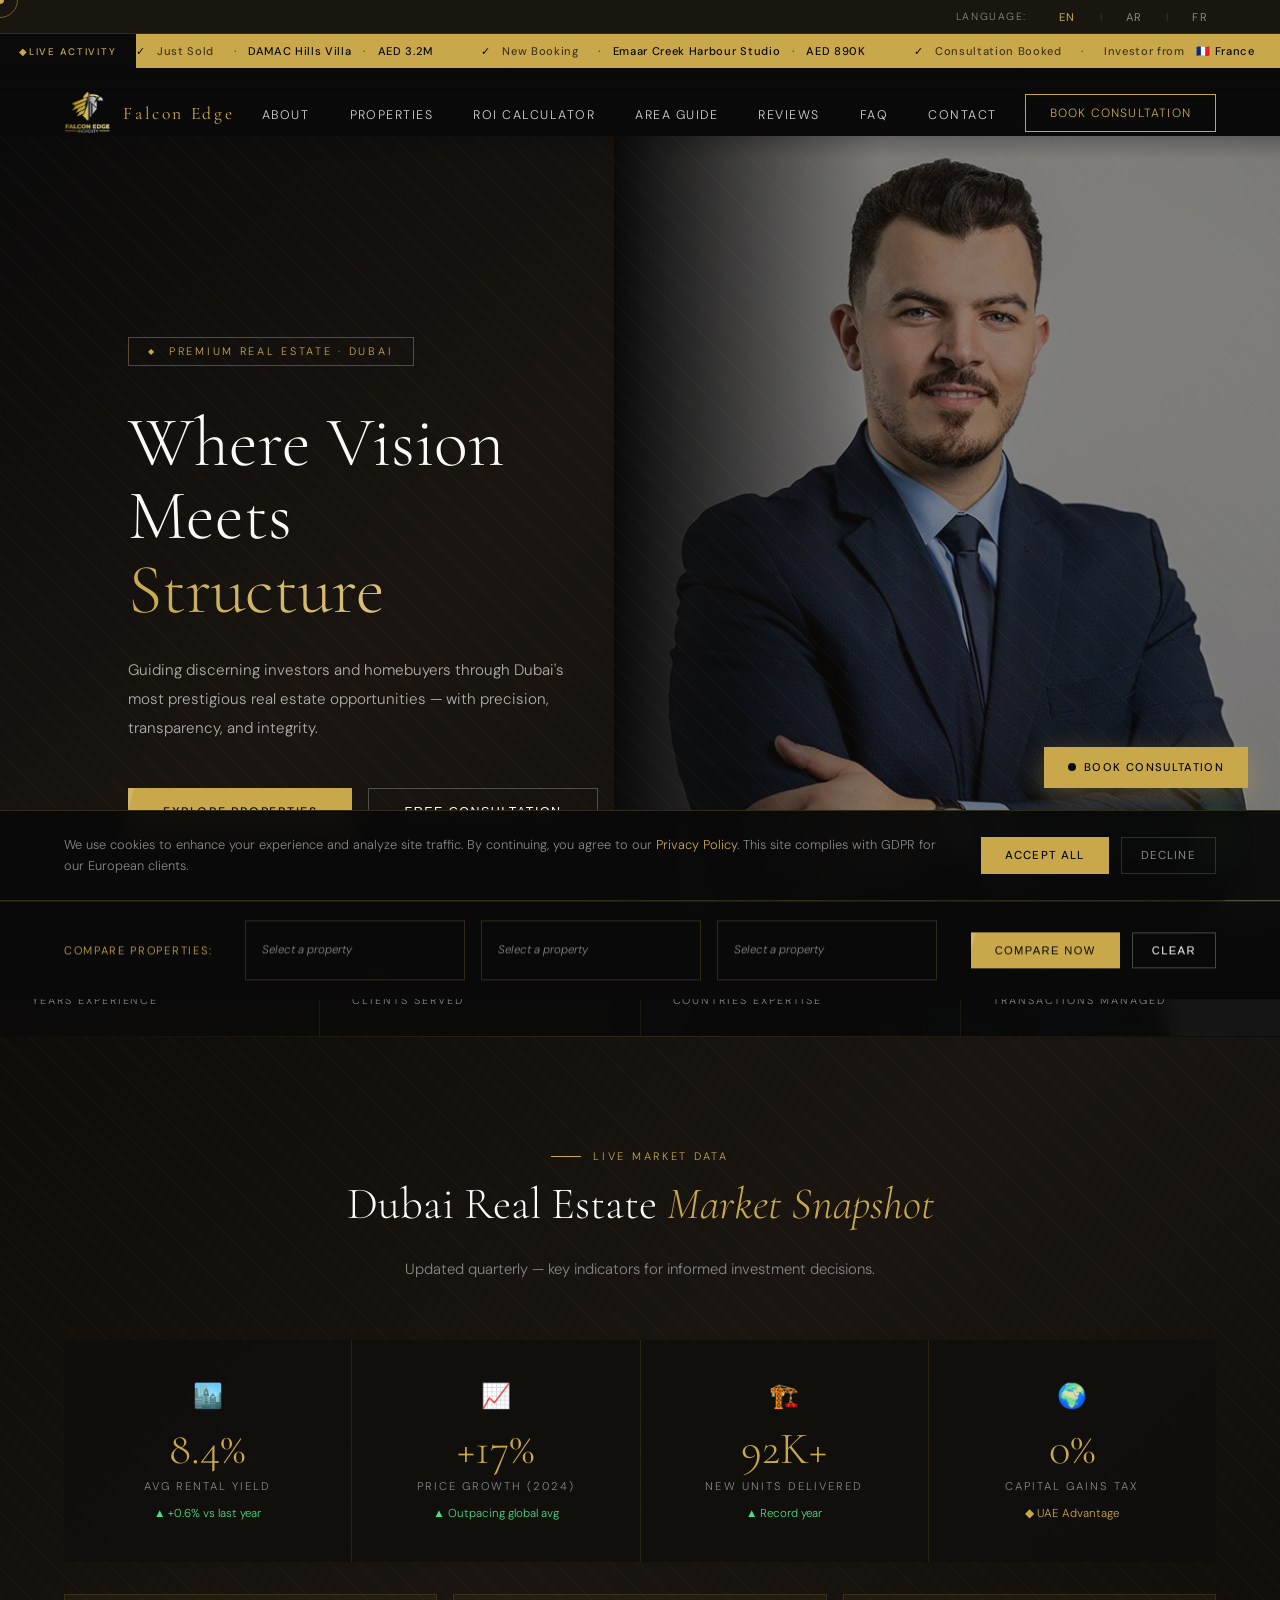
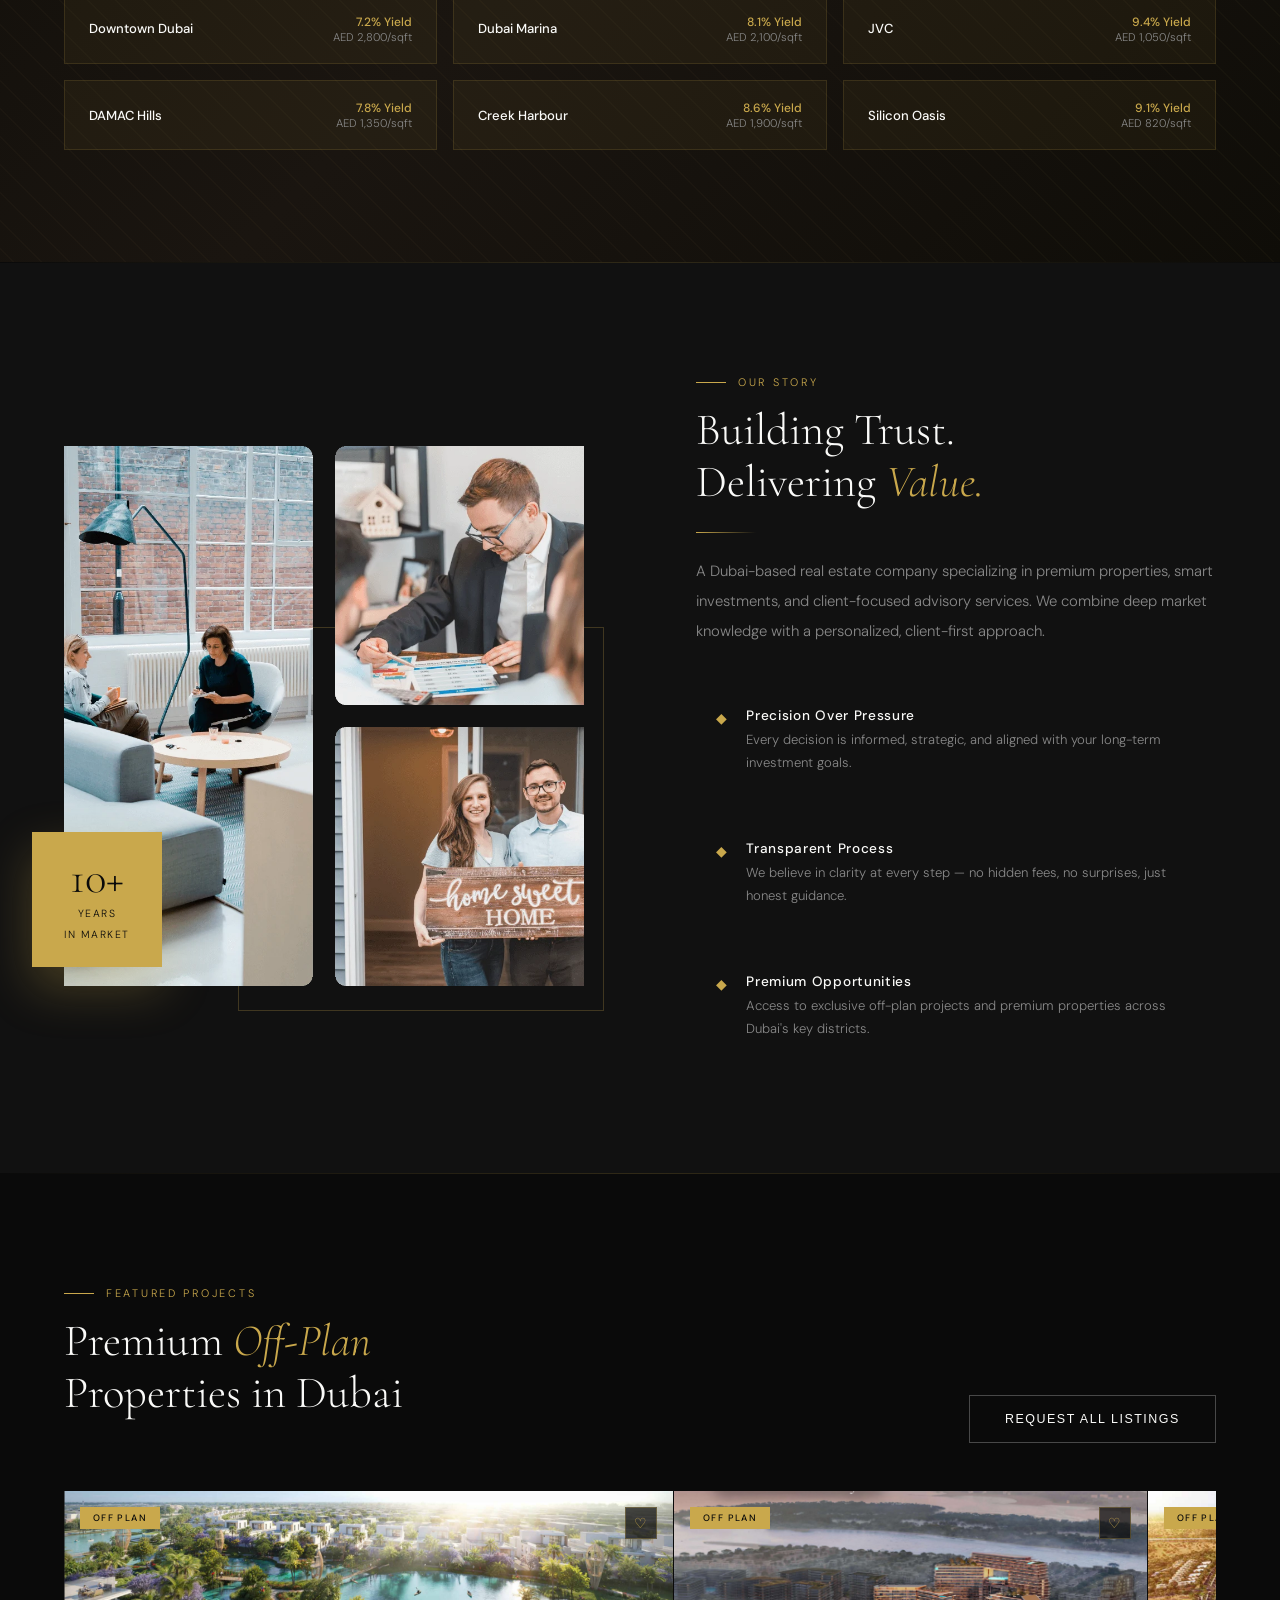
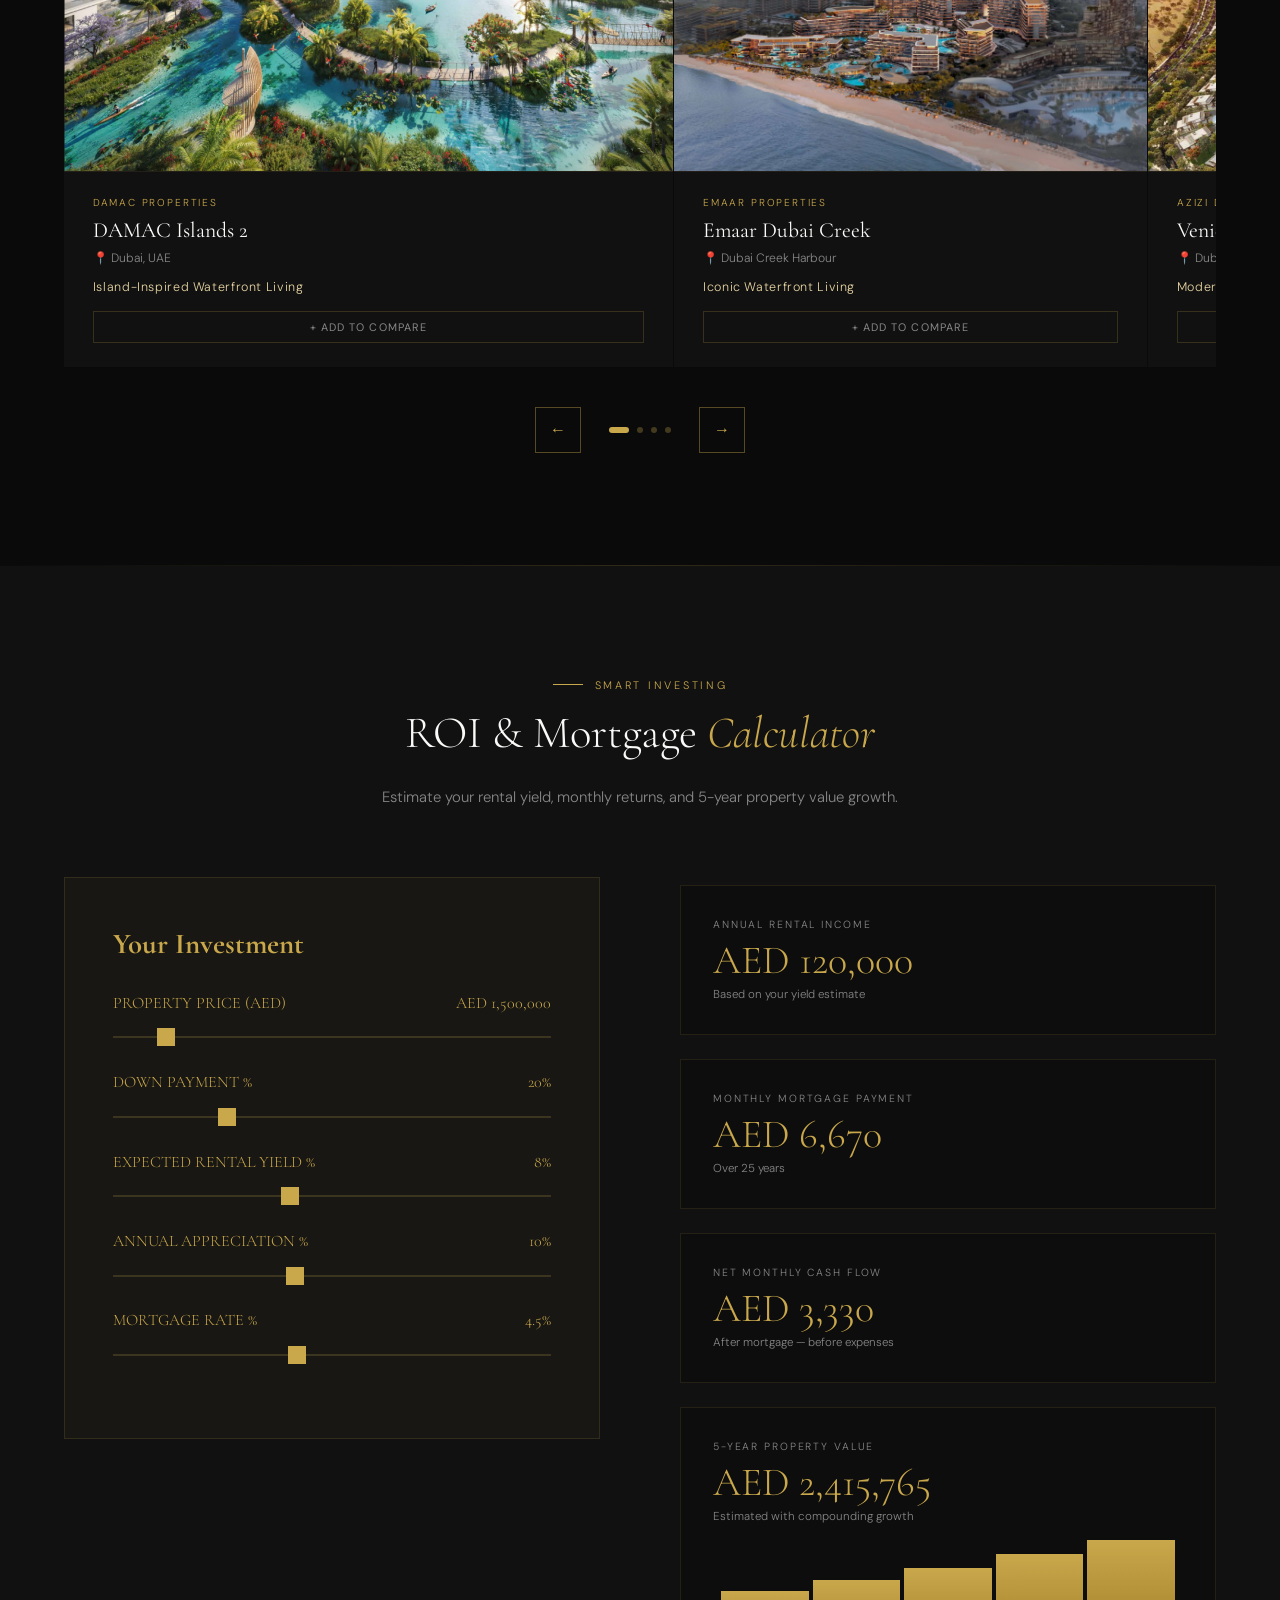
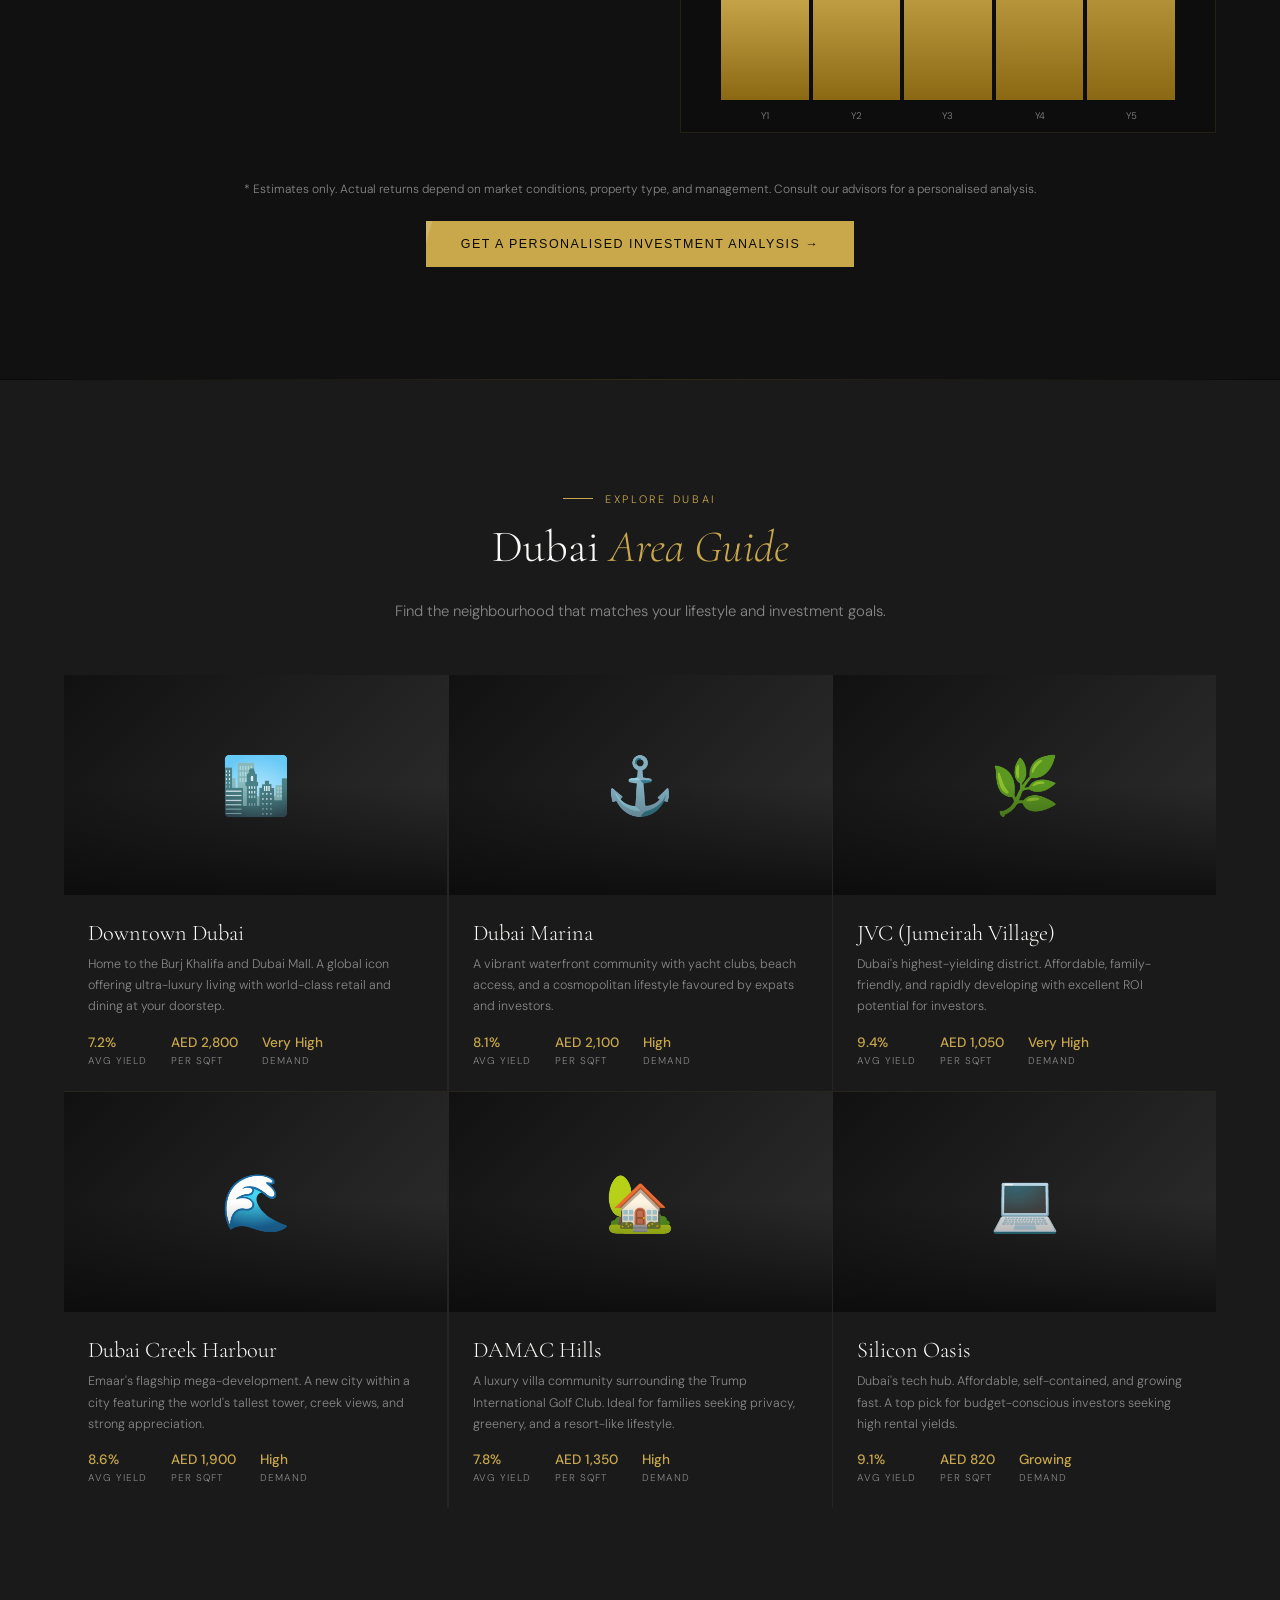
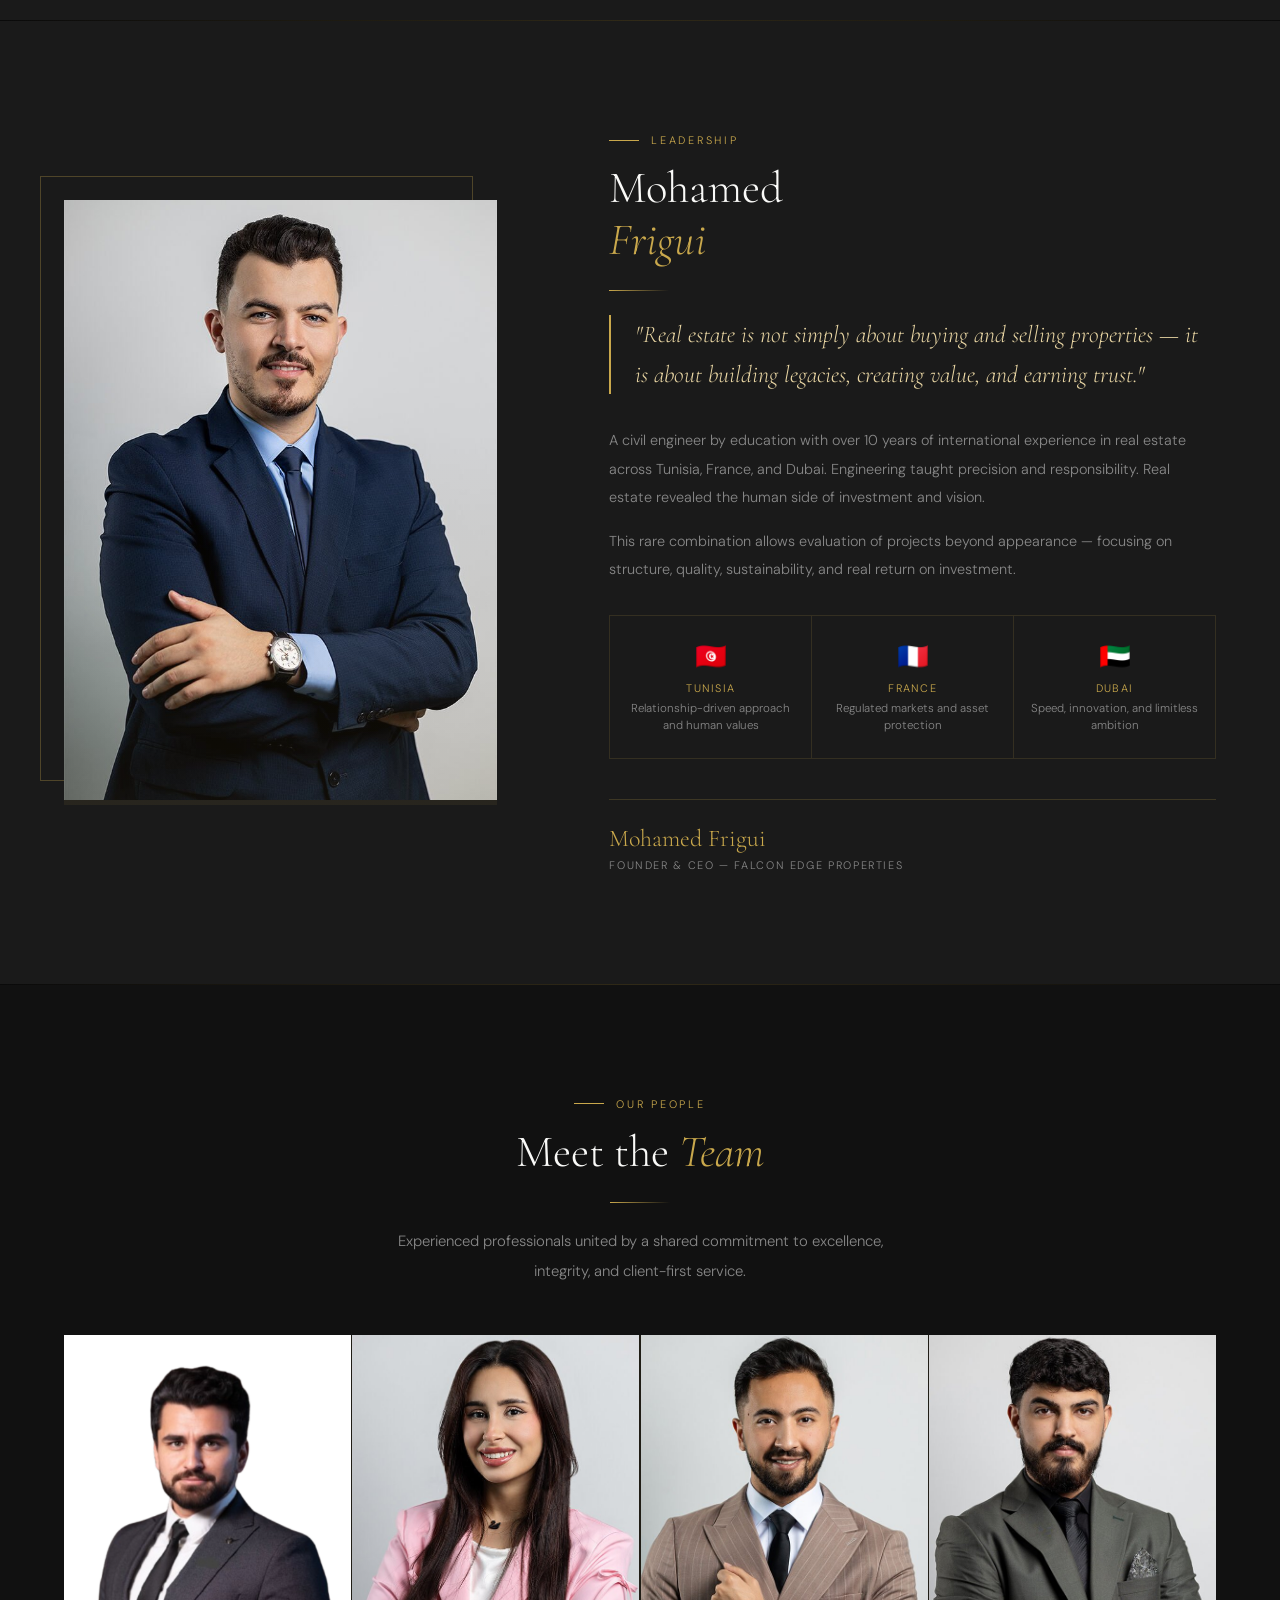
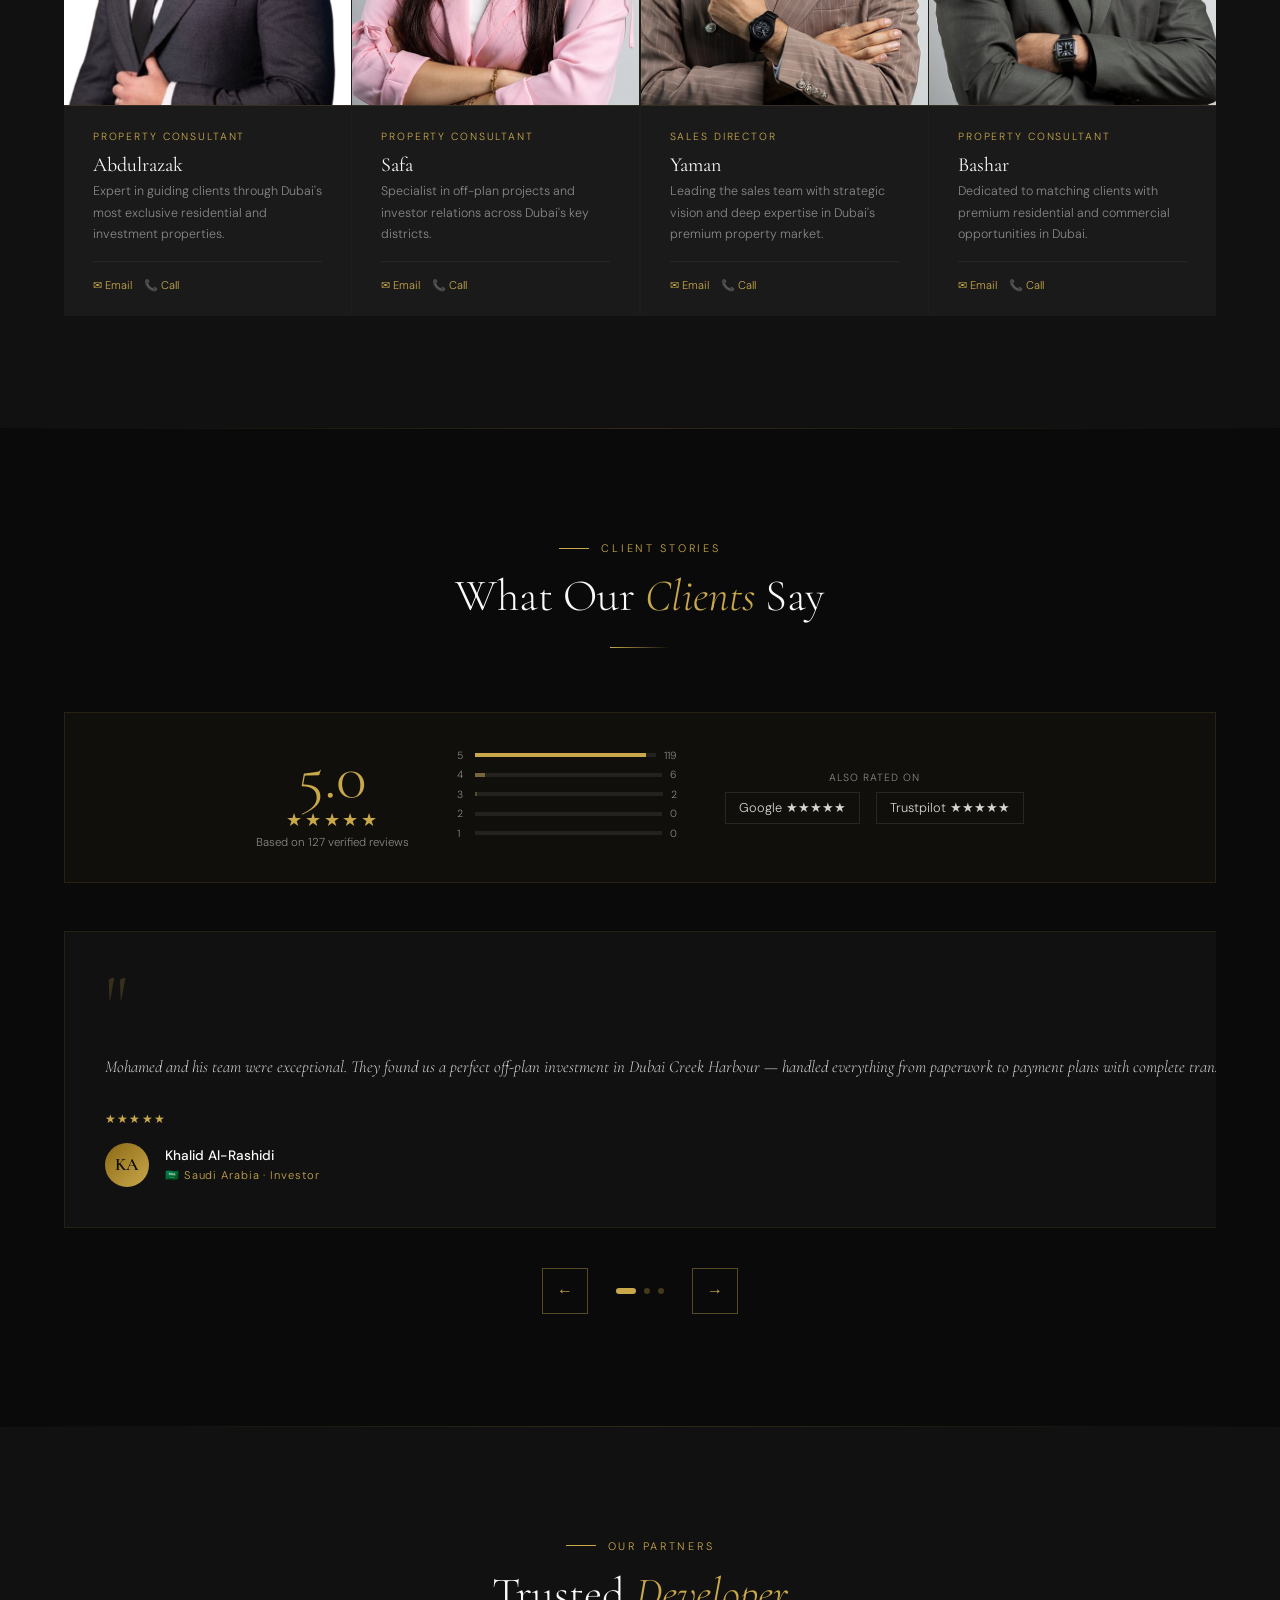
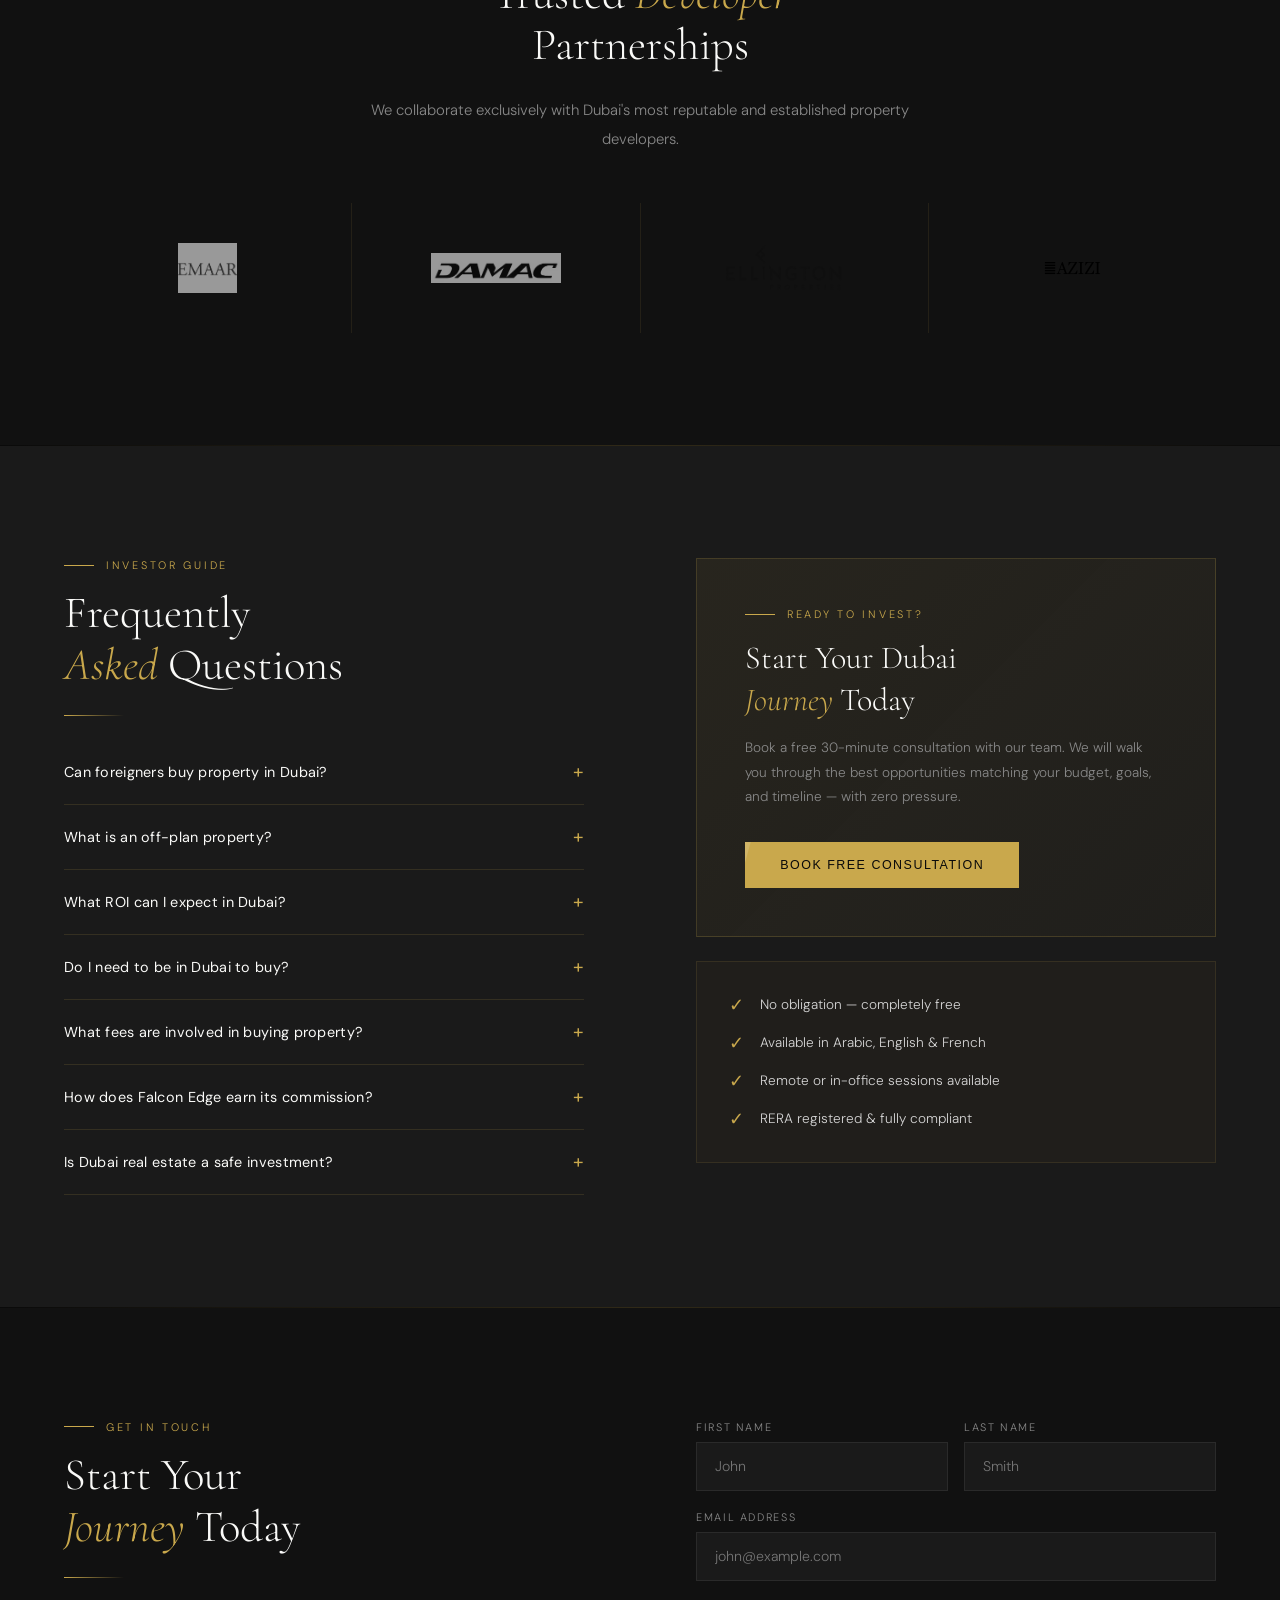
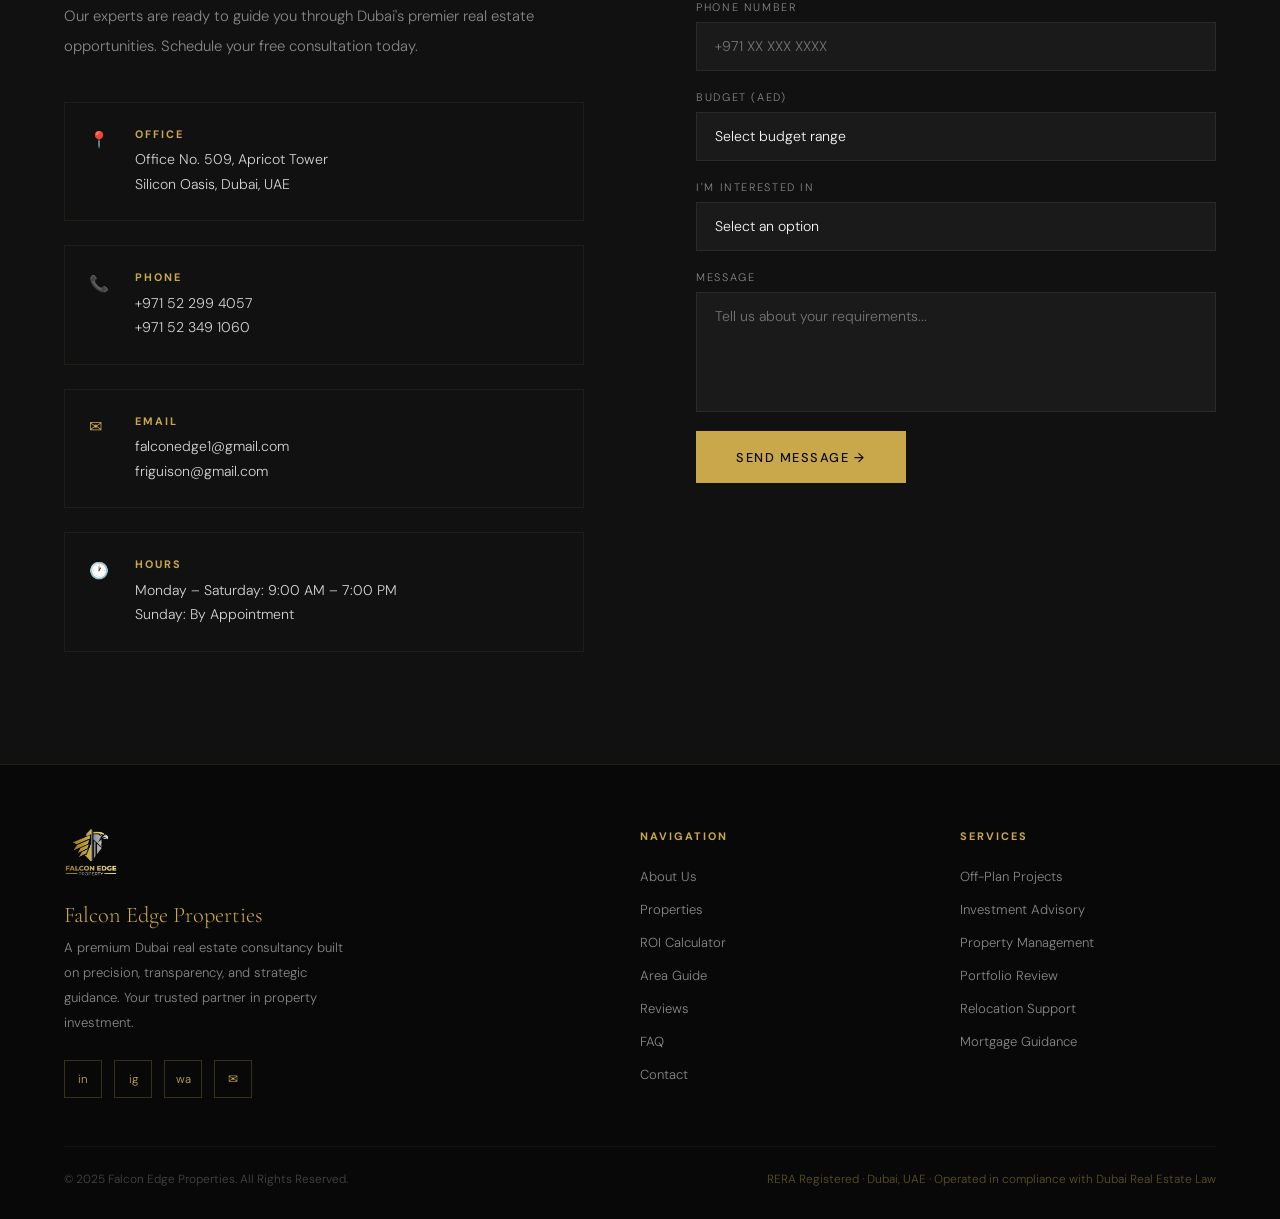
==== commit 2010578f: "up v1" ====
--- a/index.html
+++ b/index.html
@@ -1030,7 +1030,7 @@
       </div>
     </div>
     <div class="team-card">
-      <div class="team-photo"><img src="wp-content/uploads/2025/12/yaman.jpg" alt="Yaman"><div class="team-card-overlay"></div></div>
+      <div class="team-photo"><img src="wp-content/uploads/2025/12/Yaman.jpg" alt="Yaman"><div class="team-card-overlay"></div></div>
       <div class="team-info">
         <div class="team-role" data-i18n="role_director">Sales Director</div>
         <div class="team-name">Yaman</div>
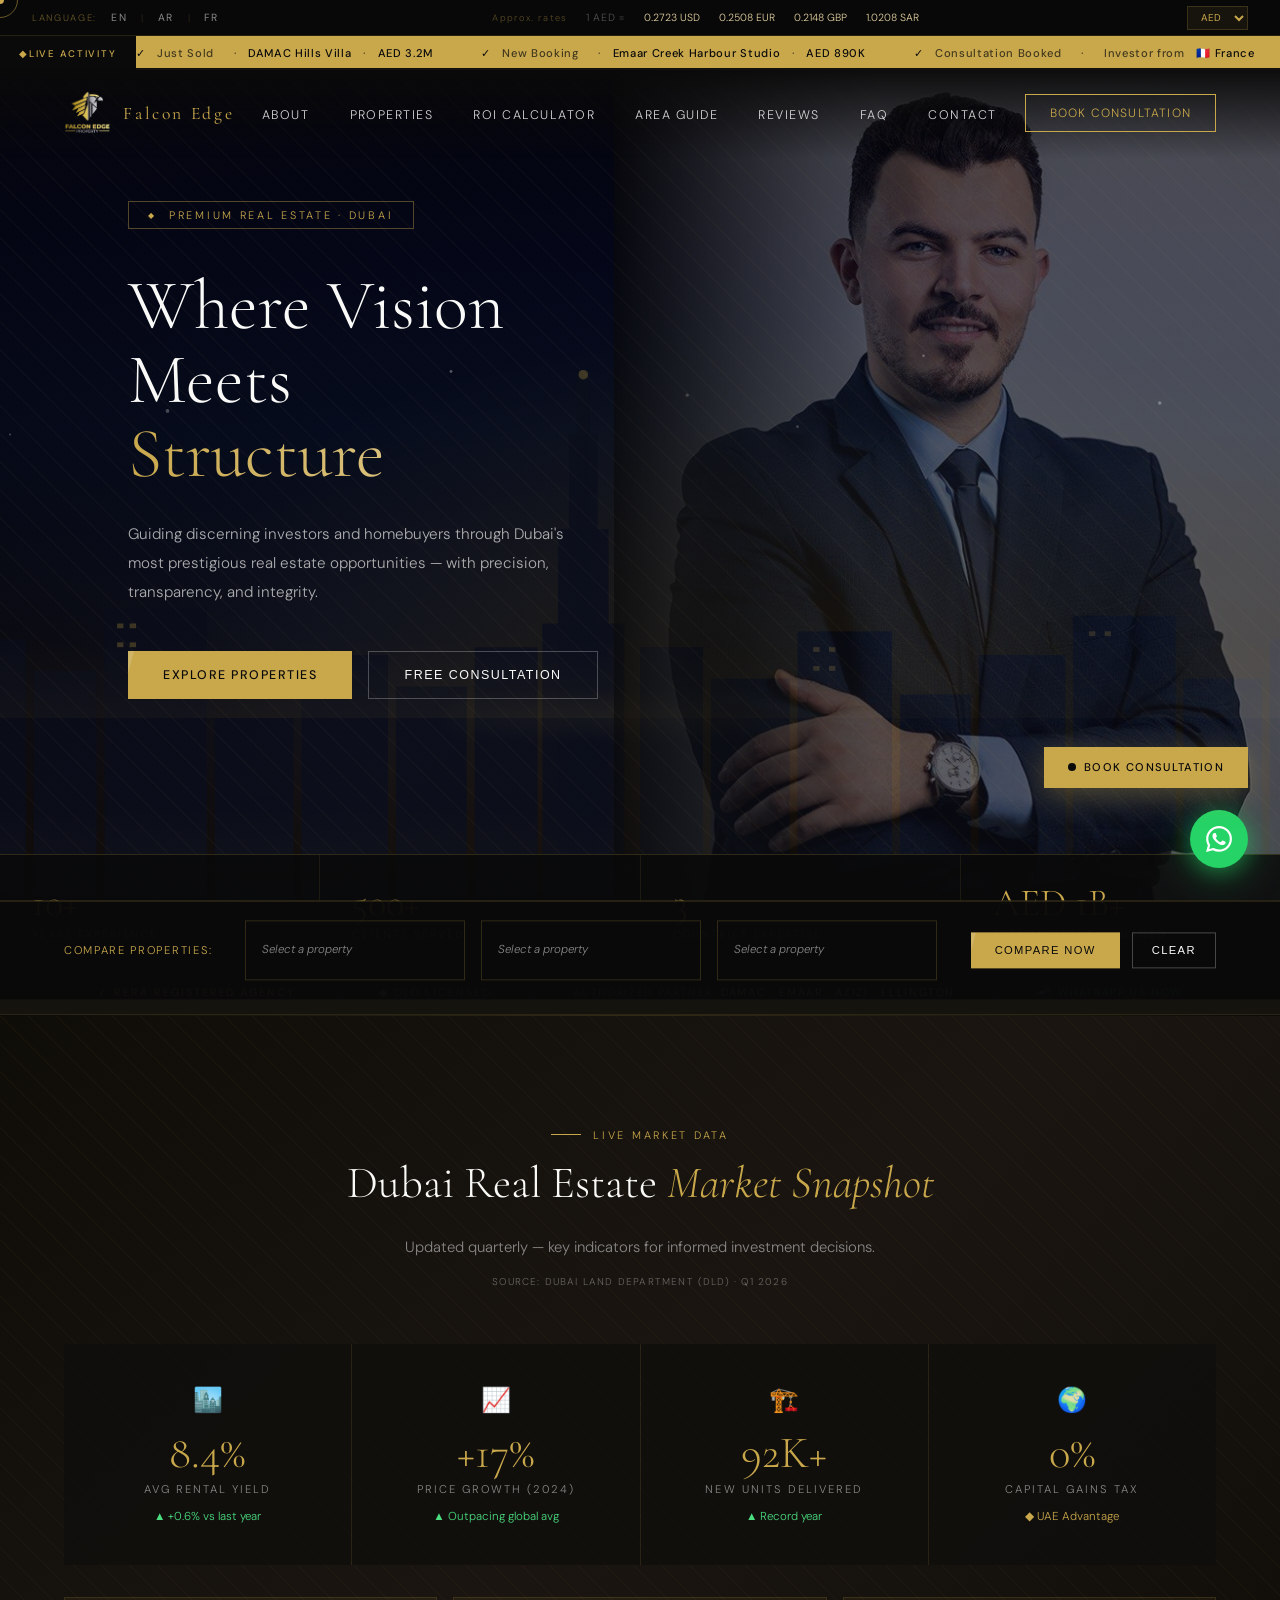
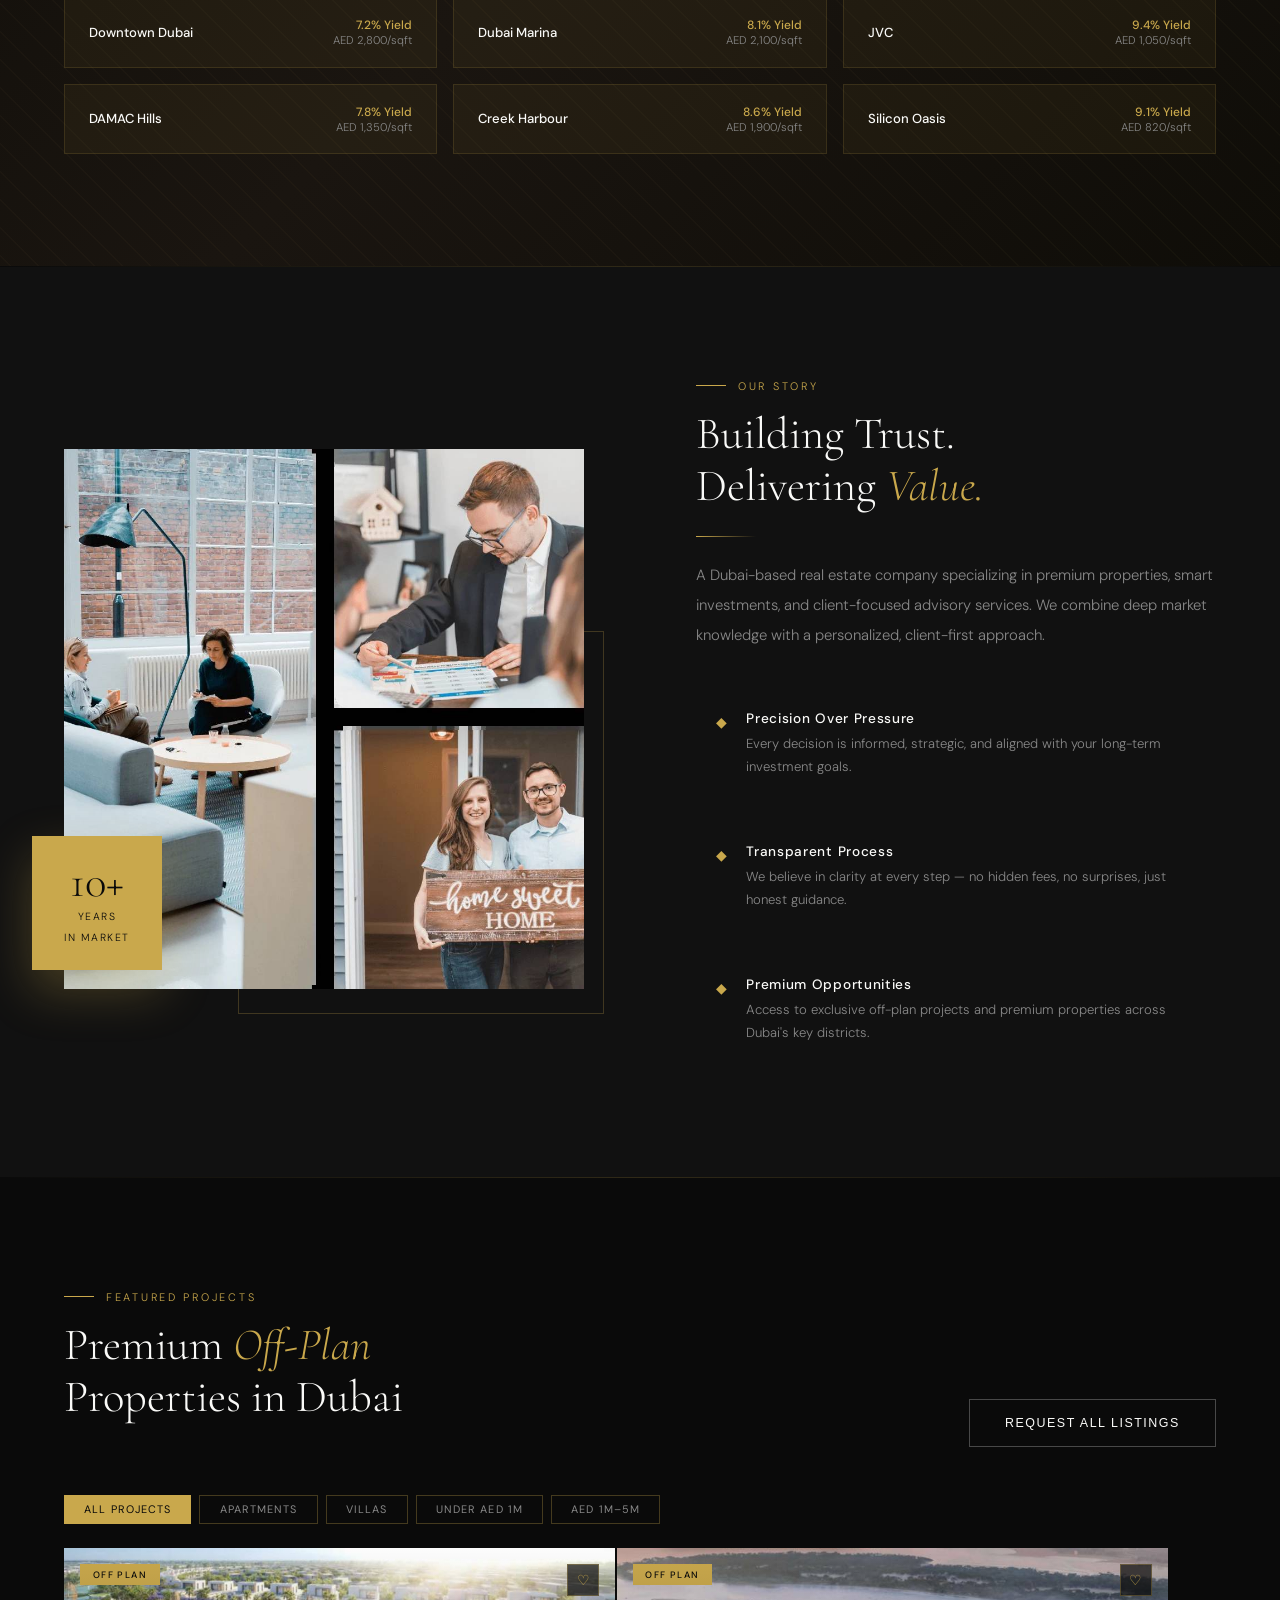
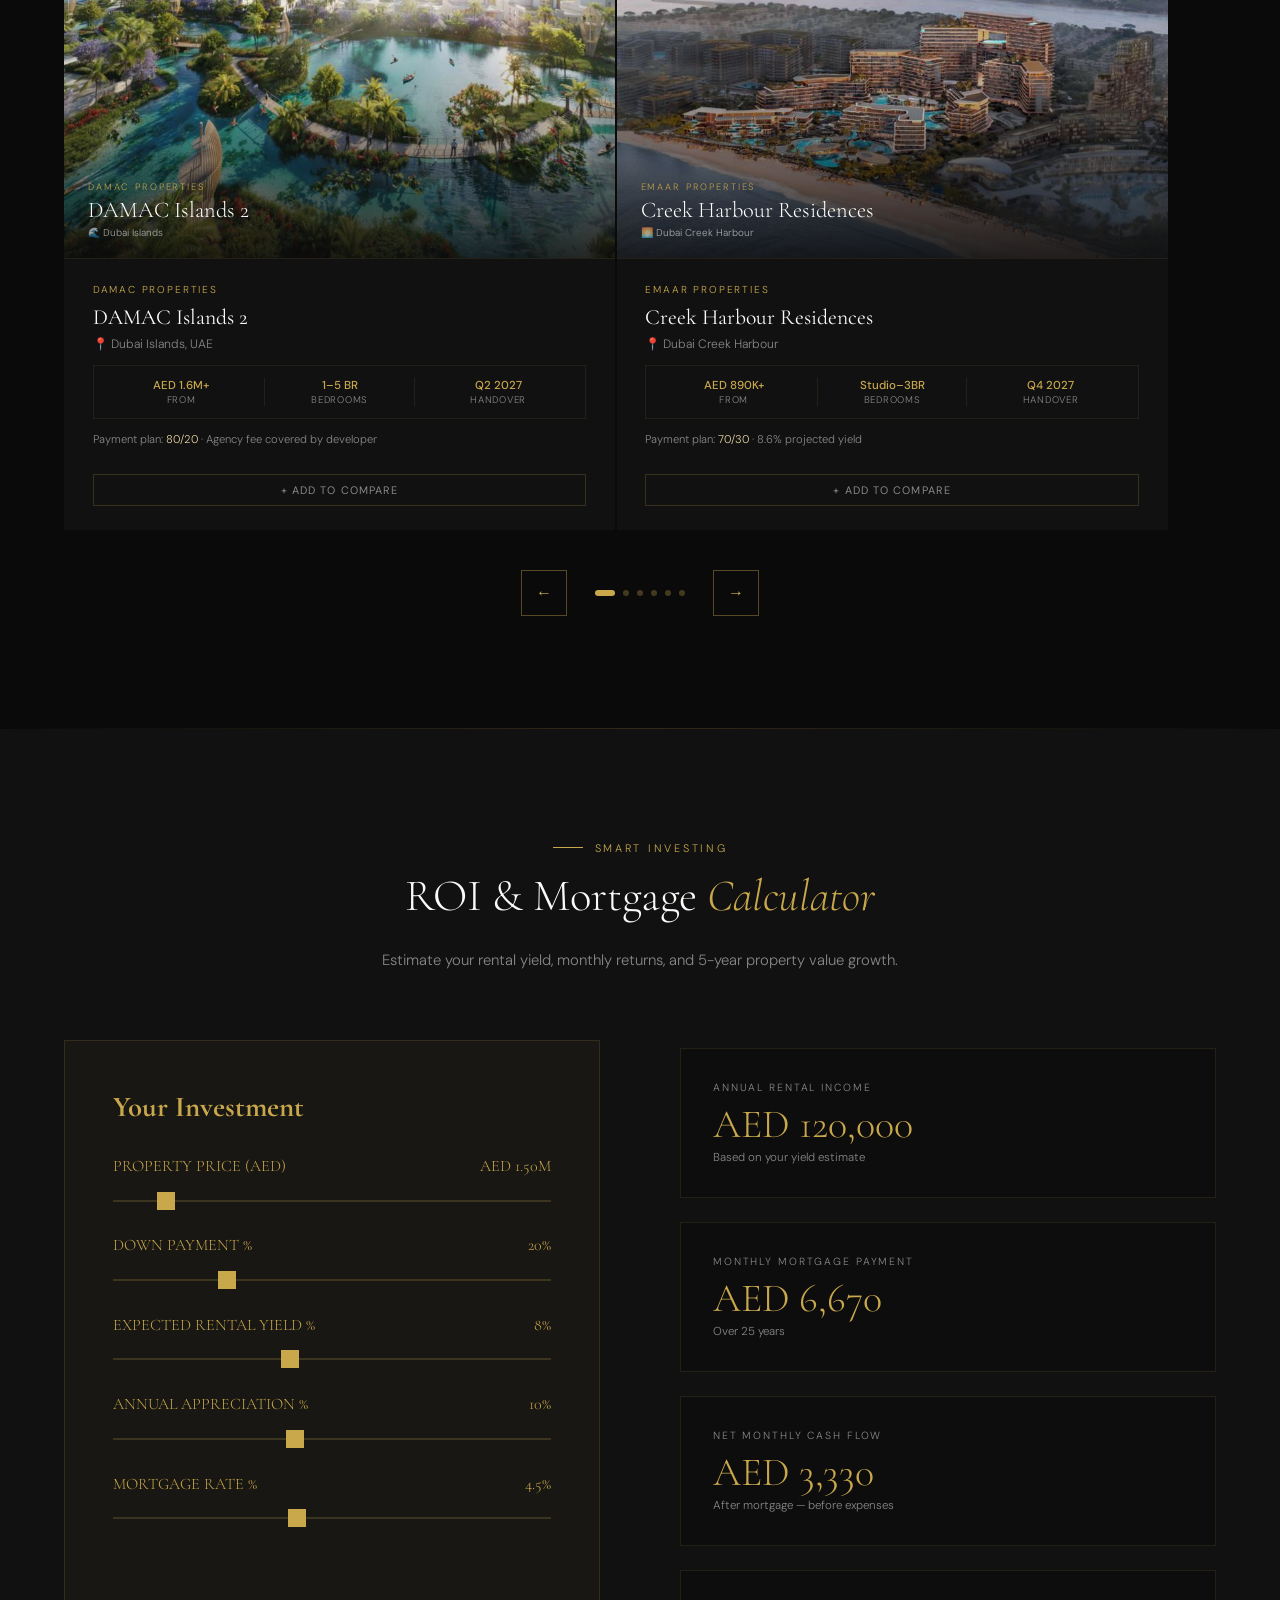
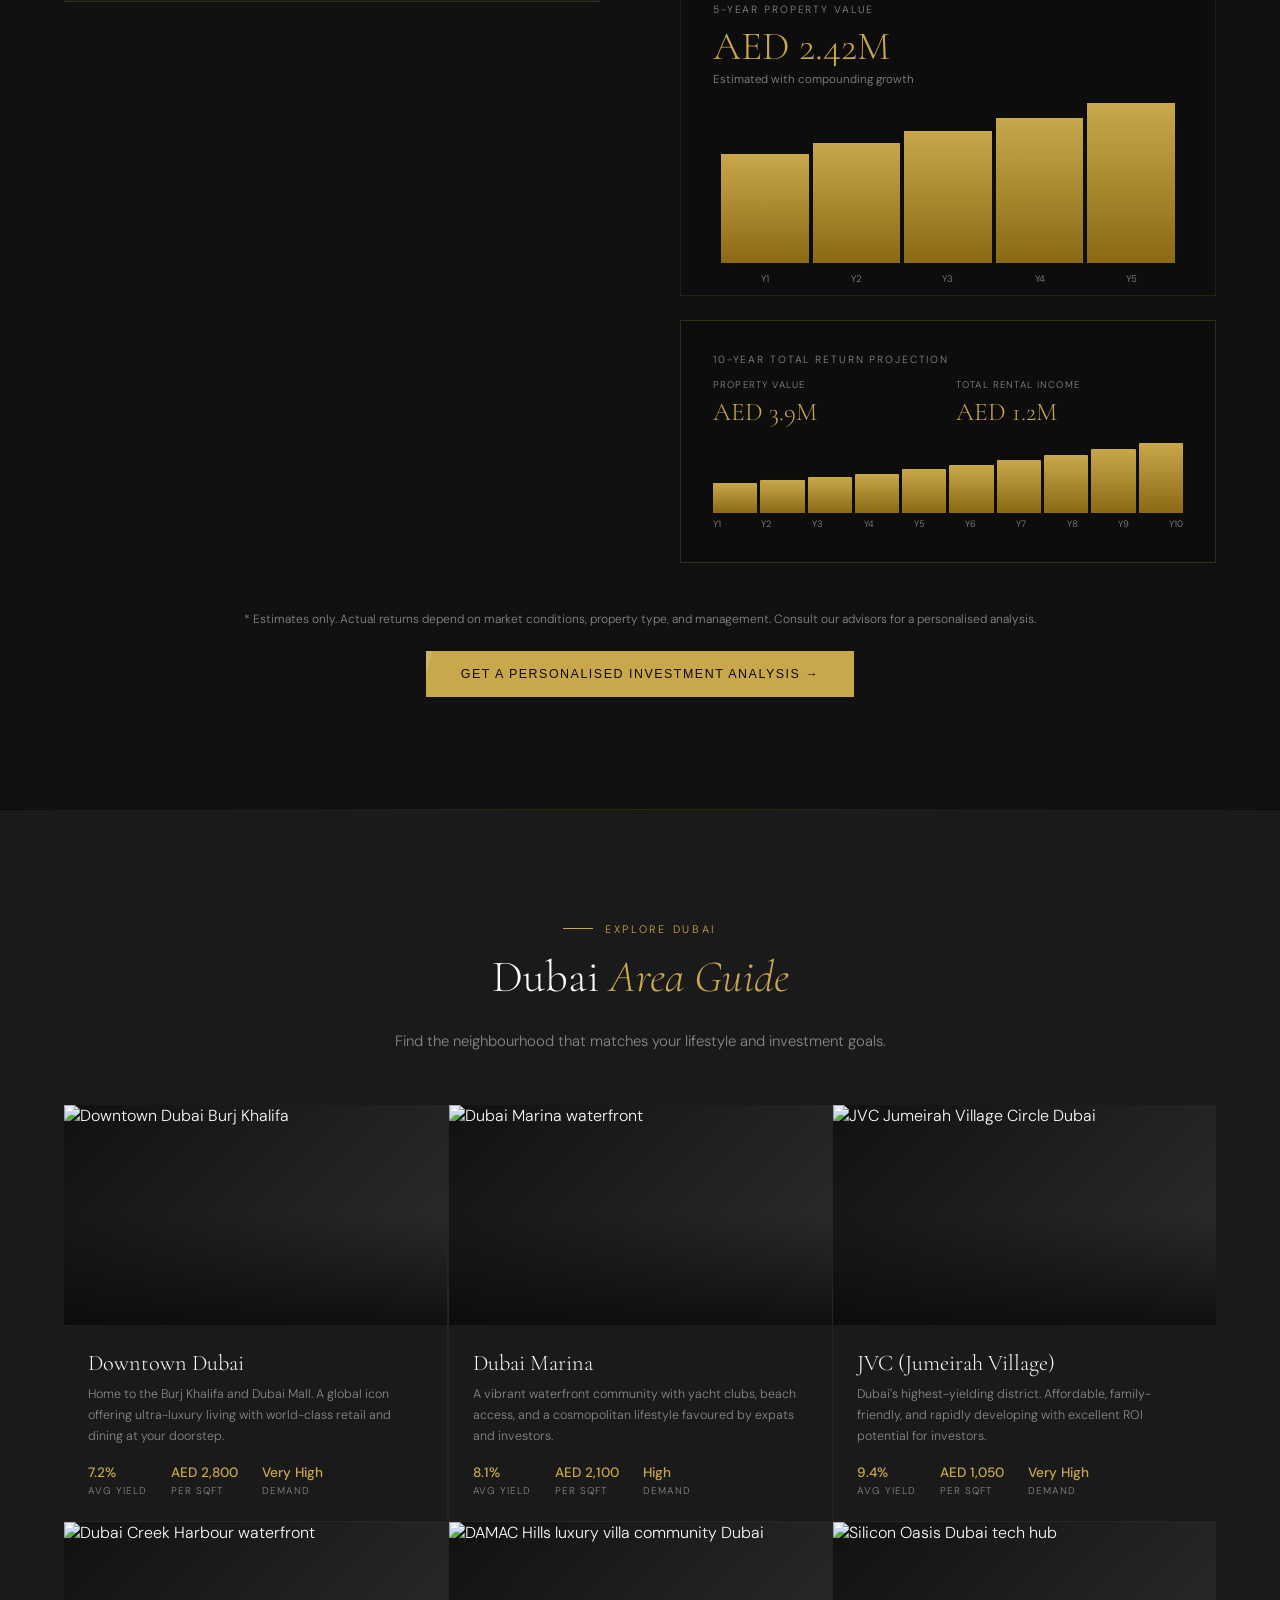
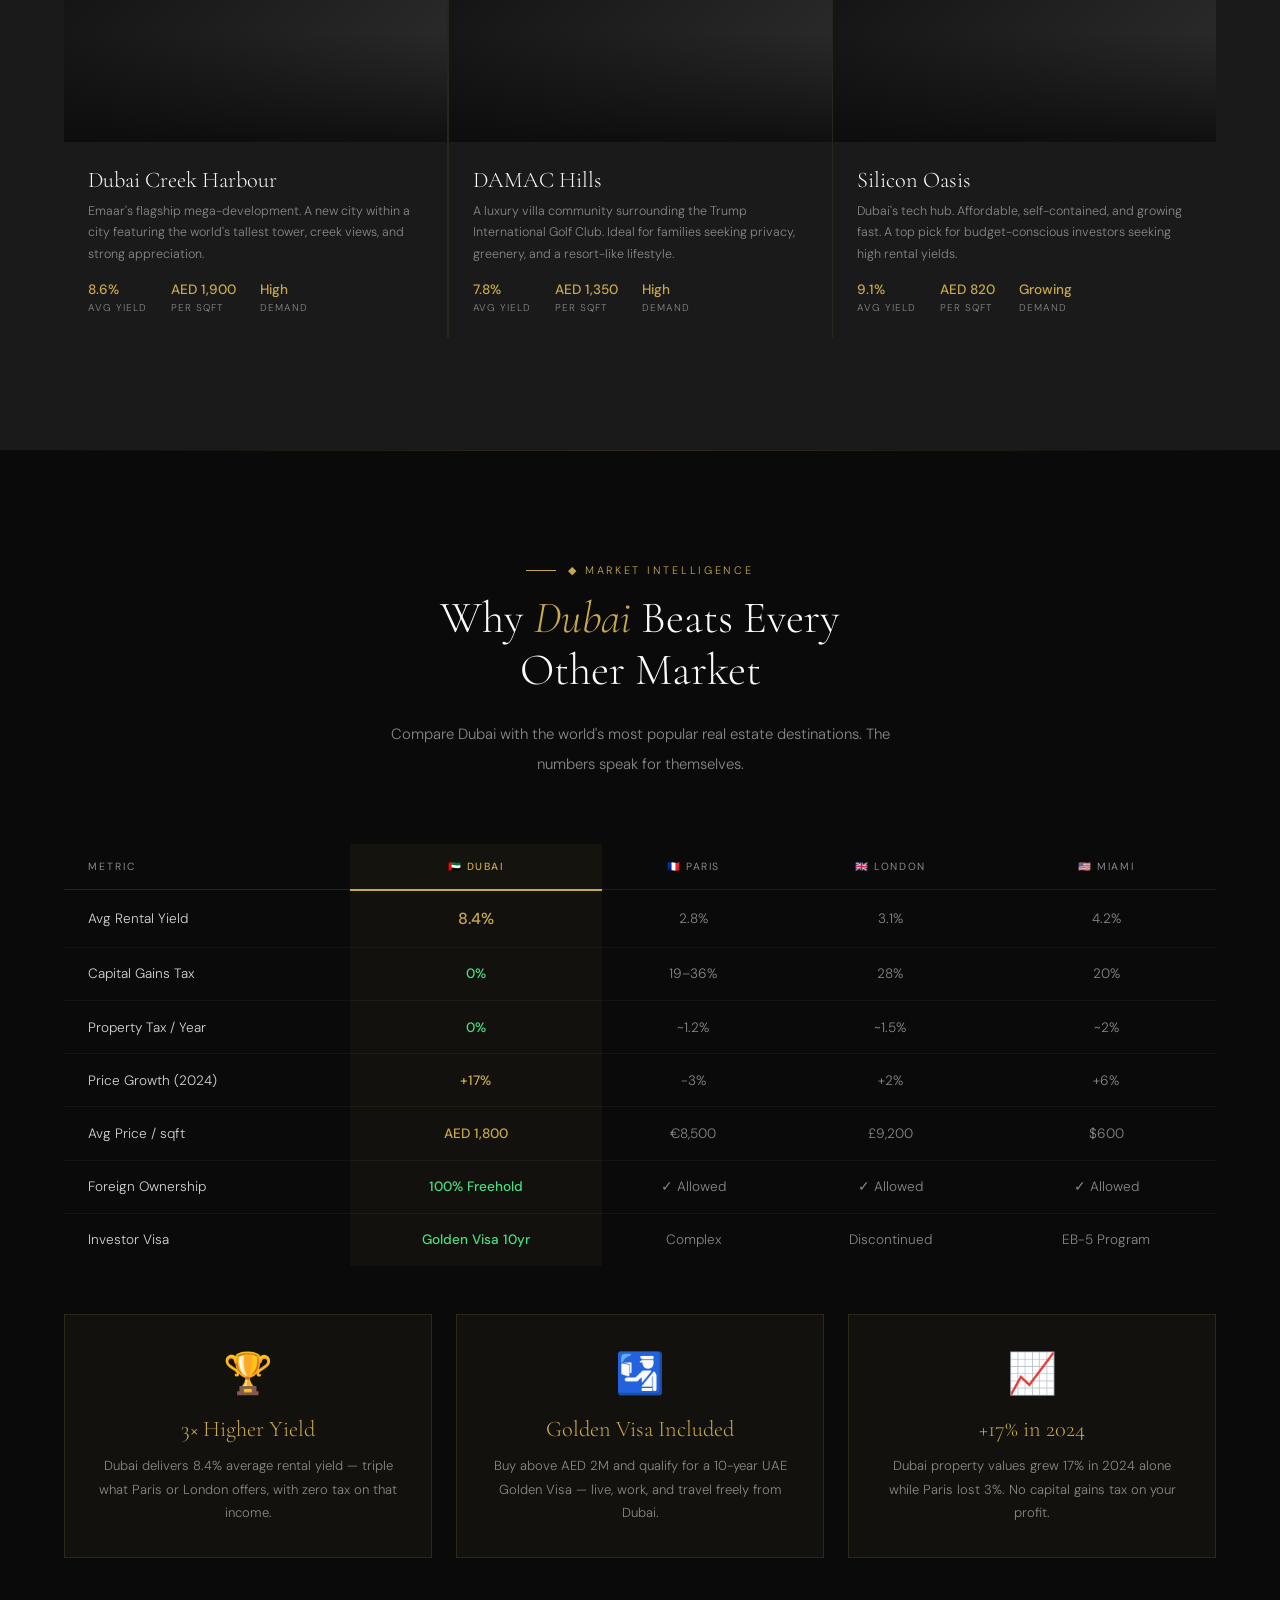
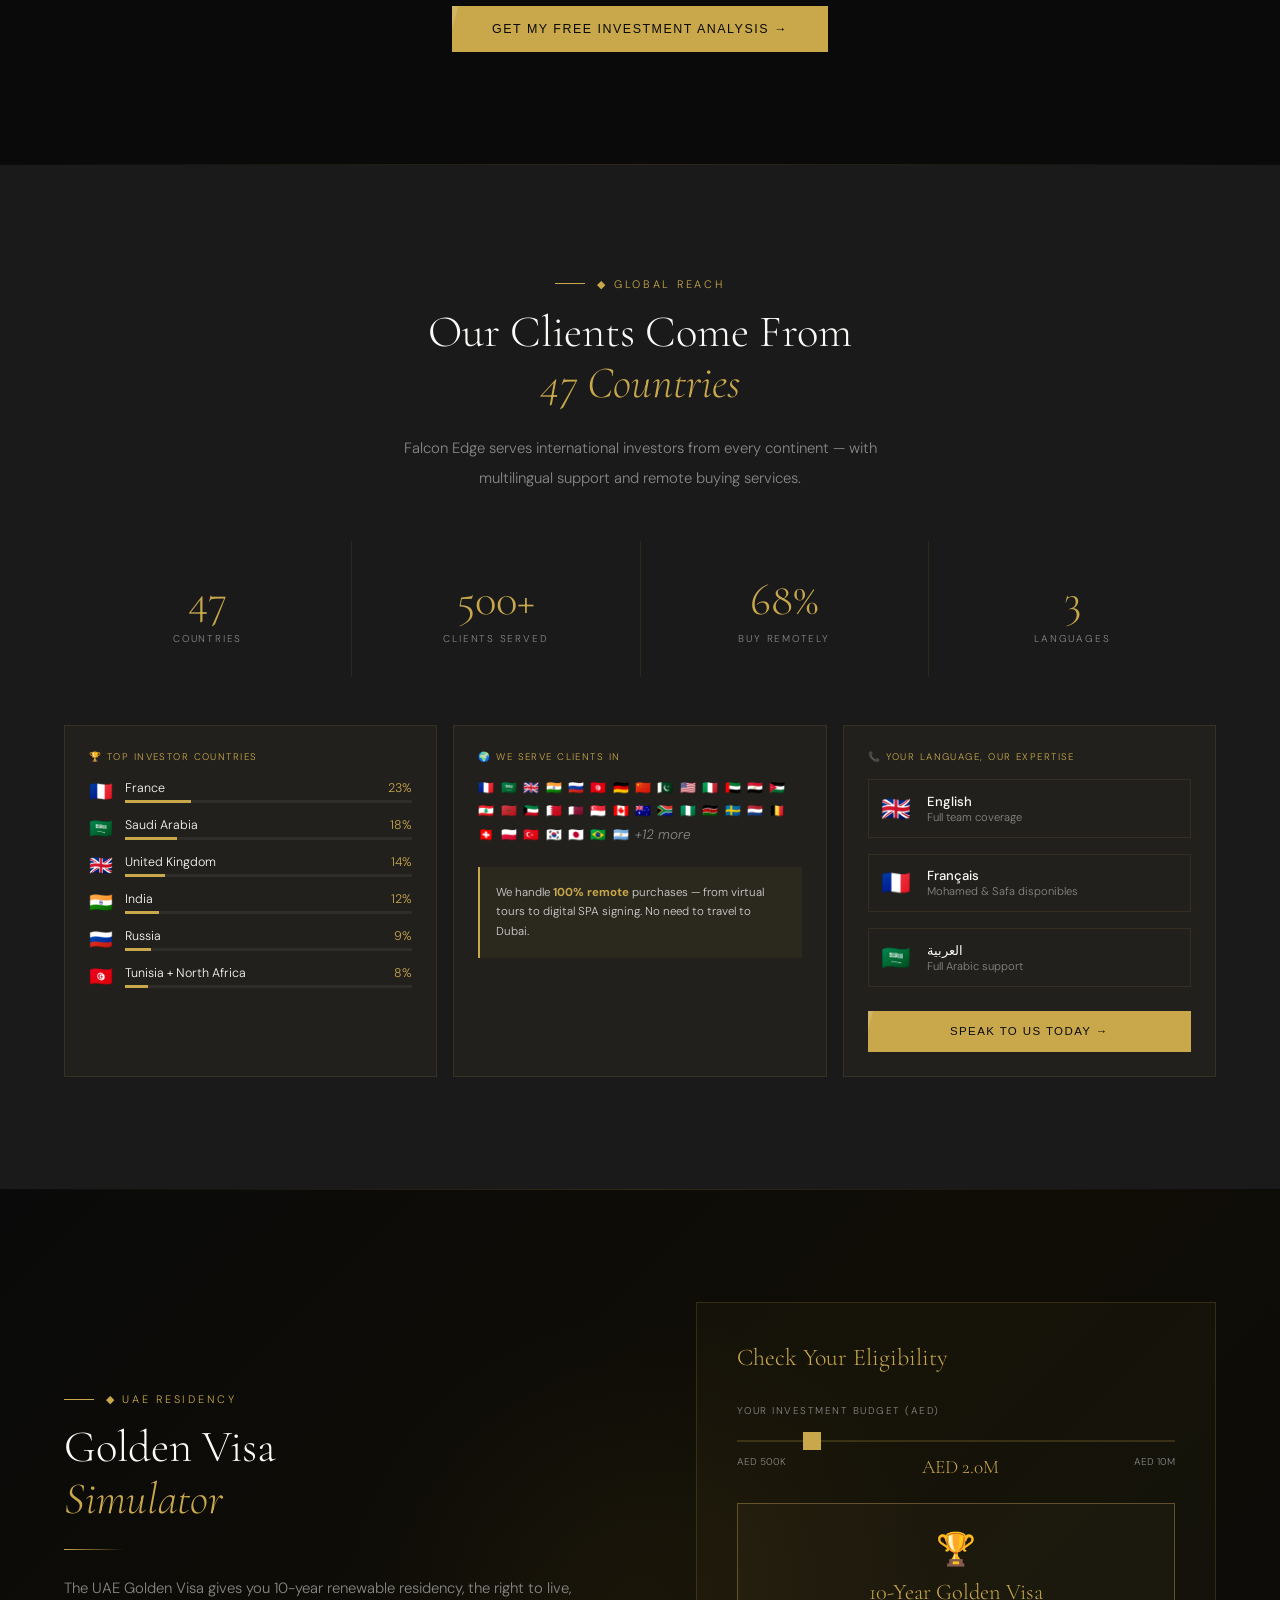
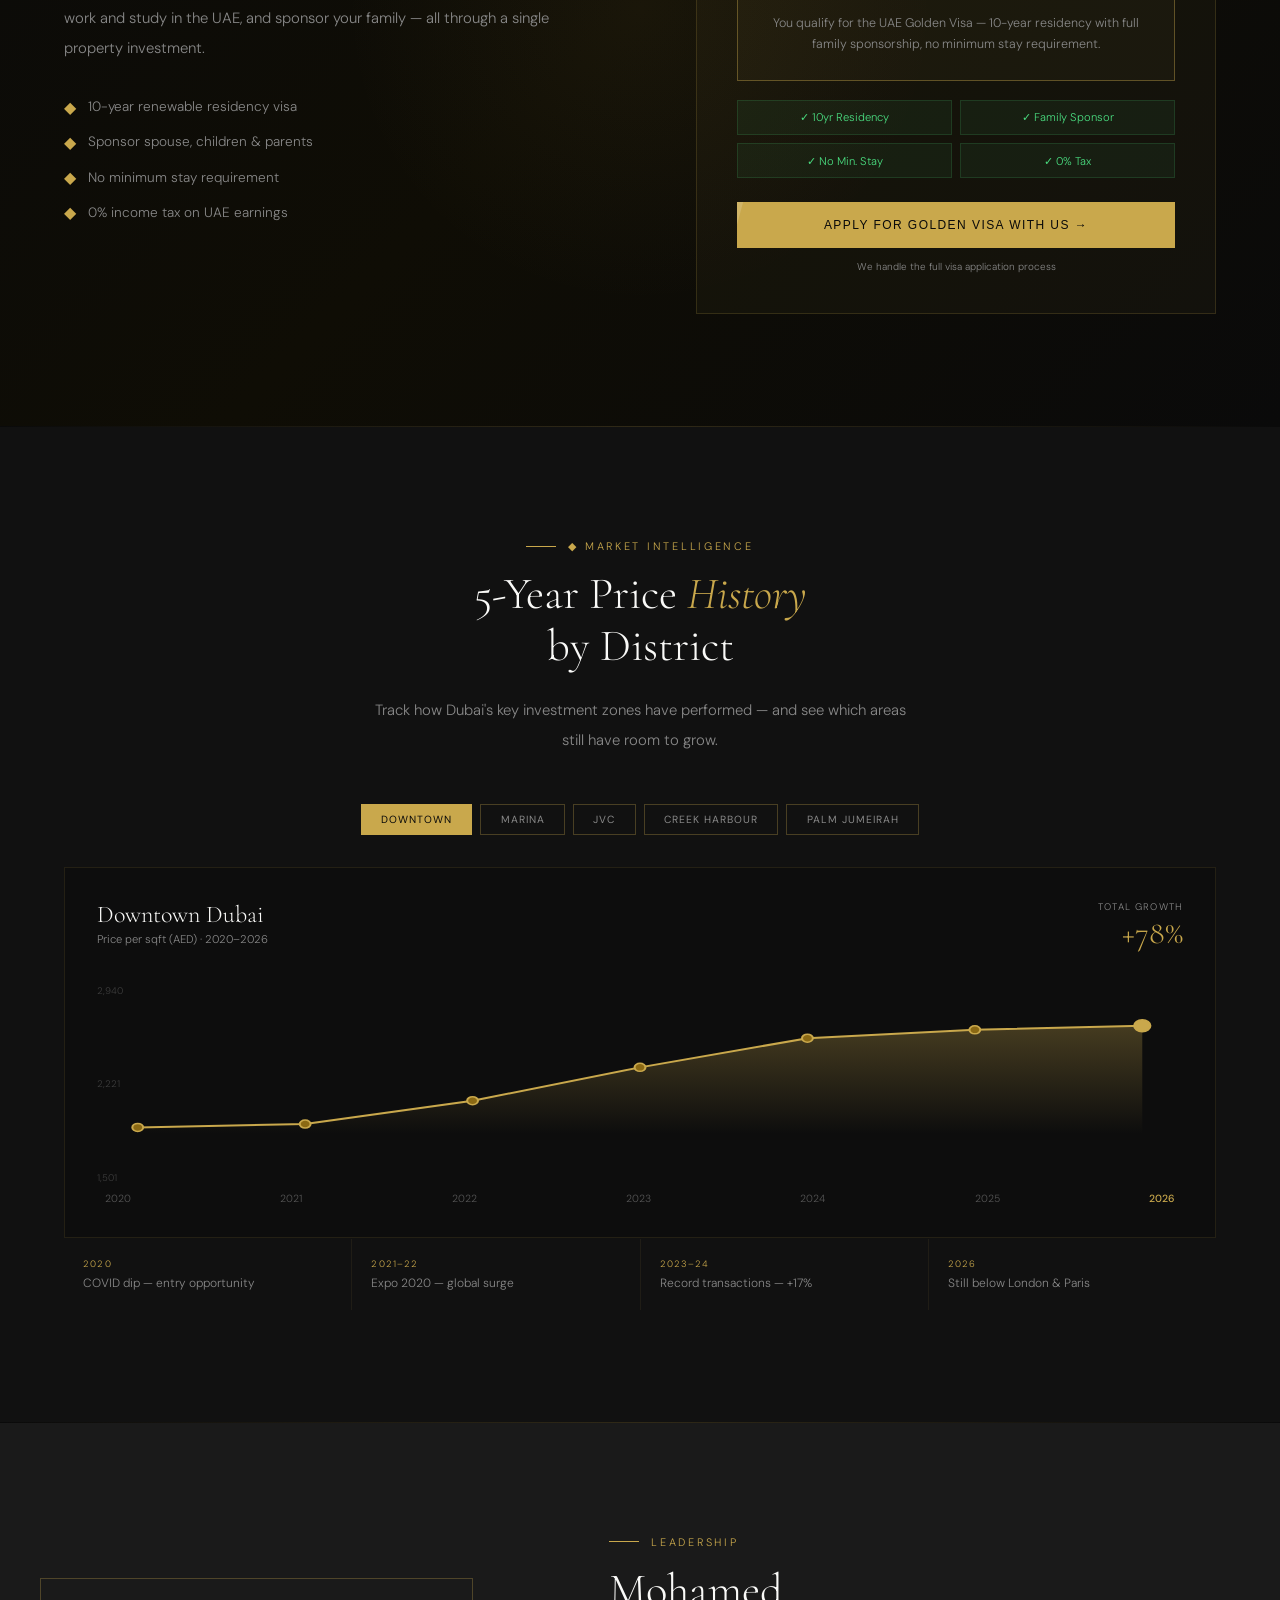
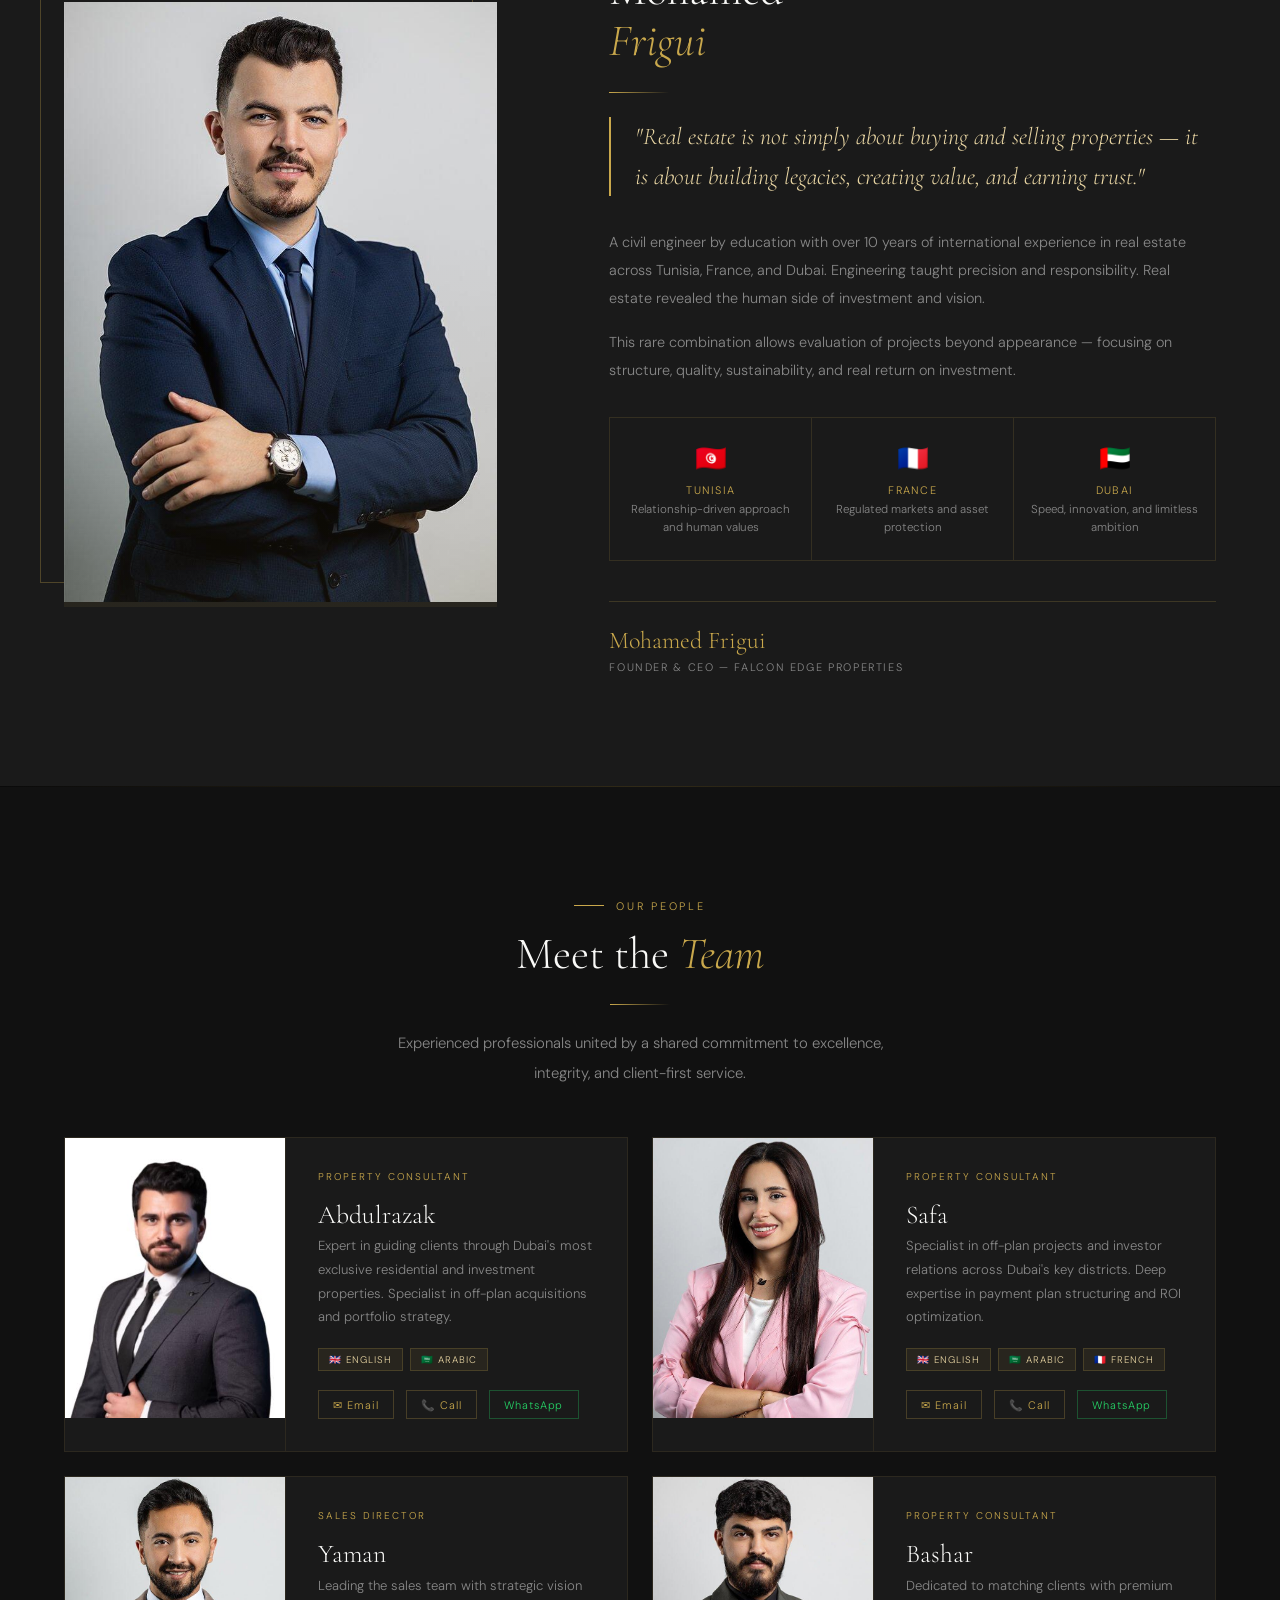
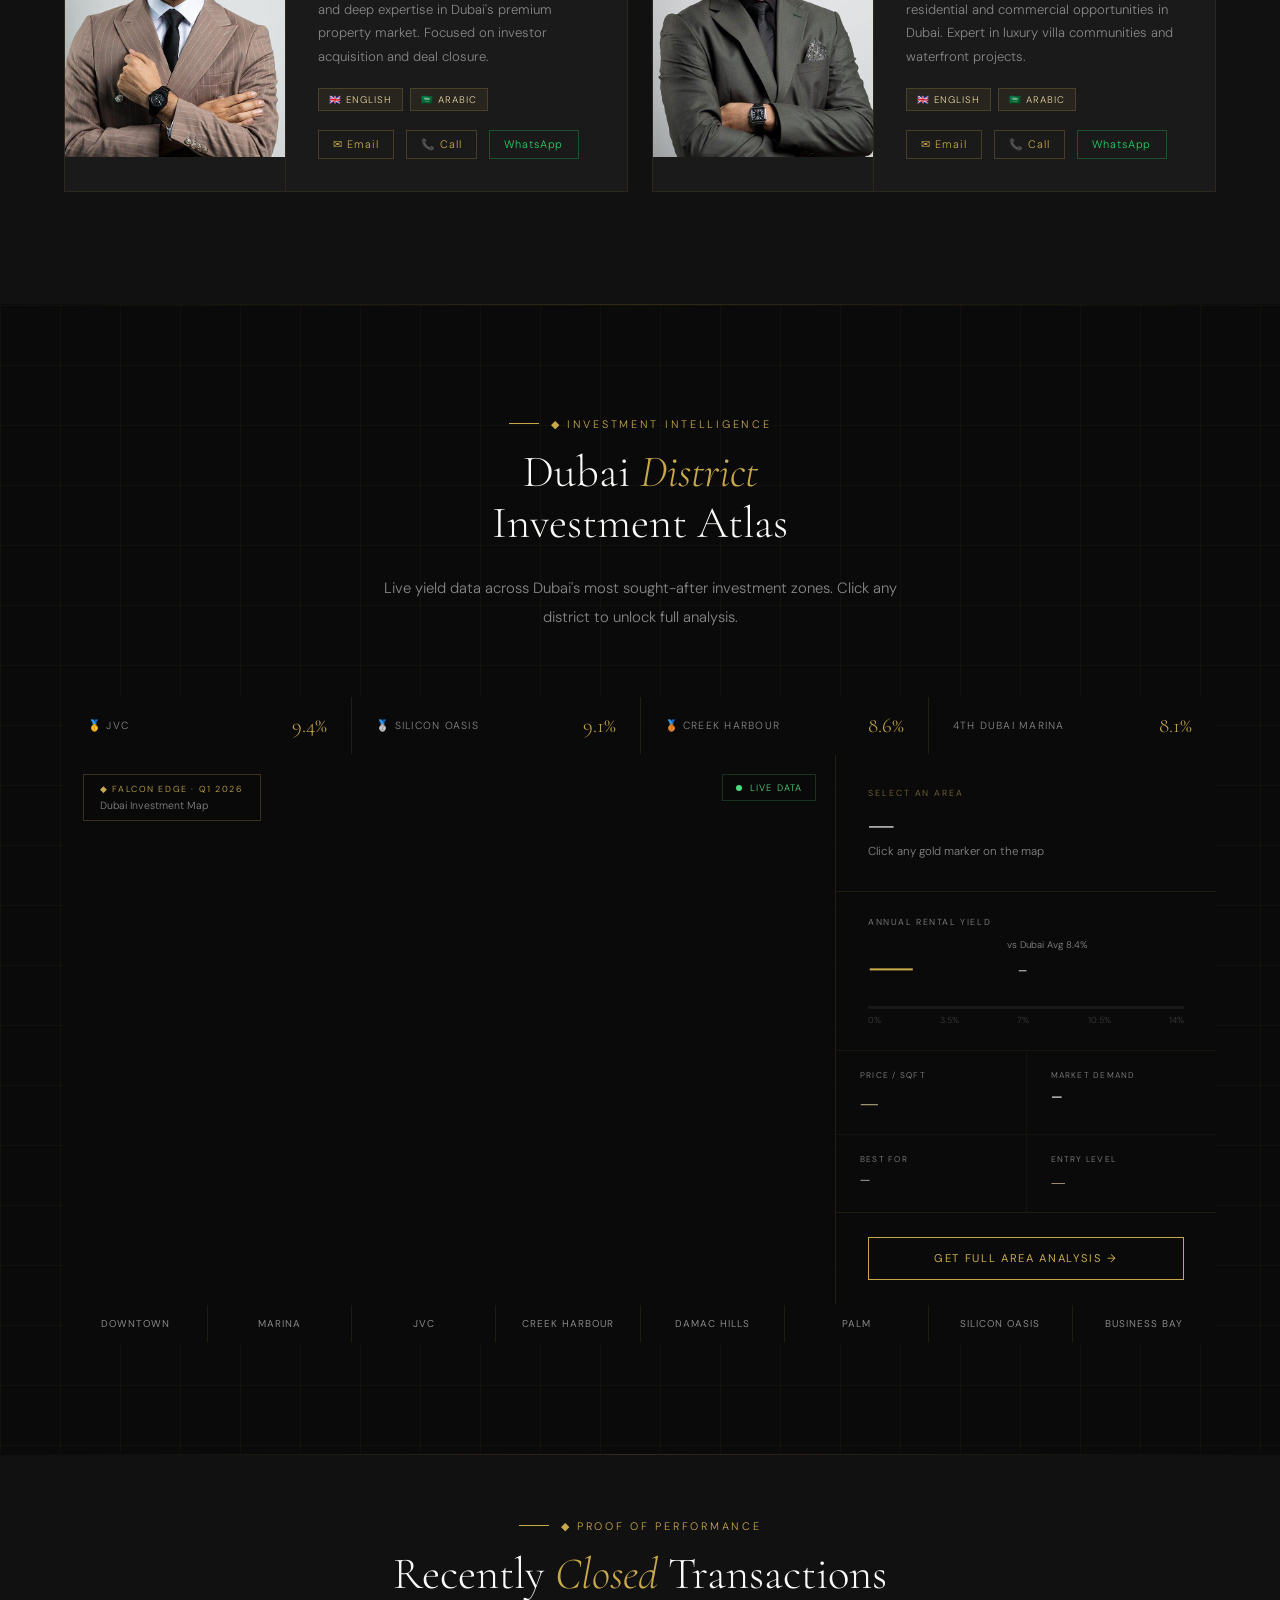
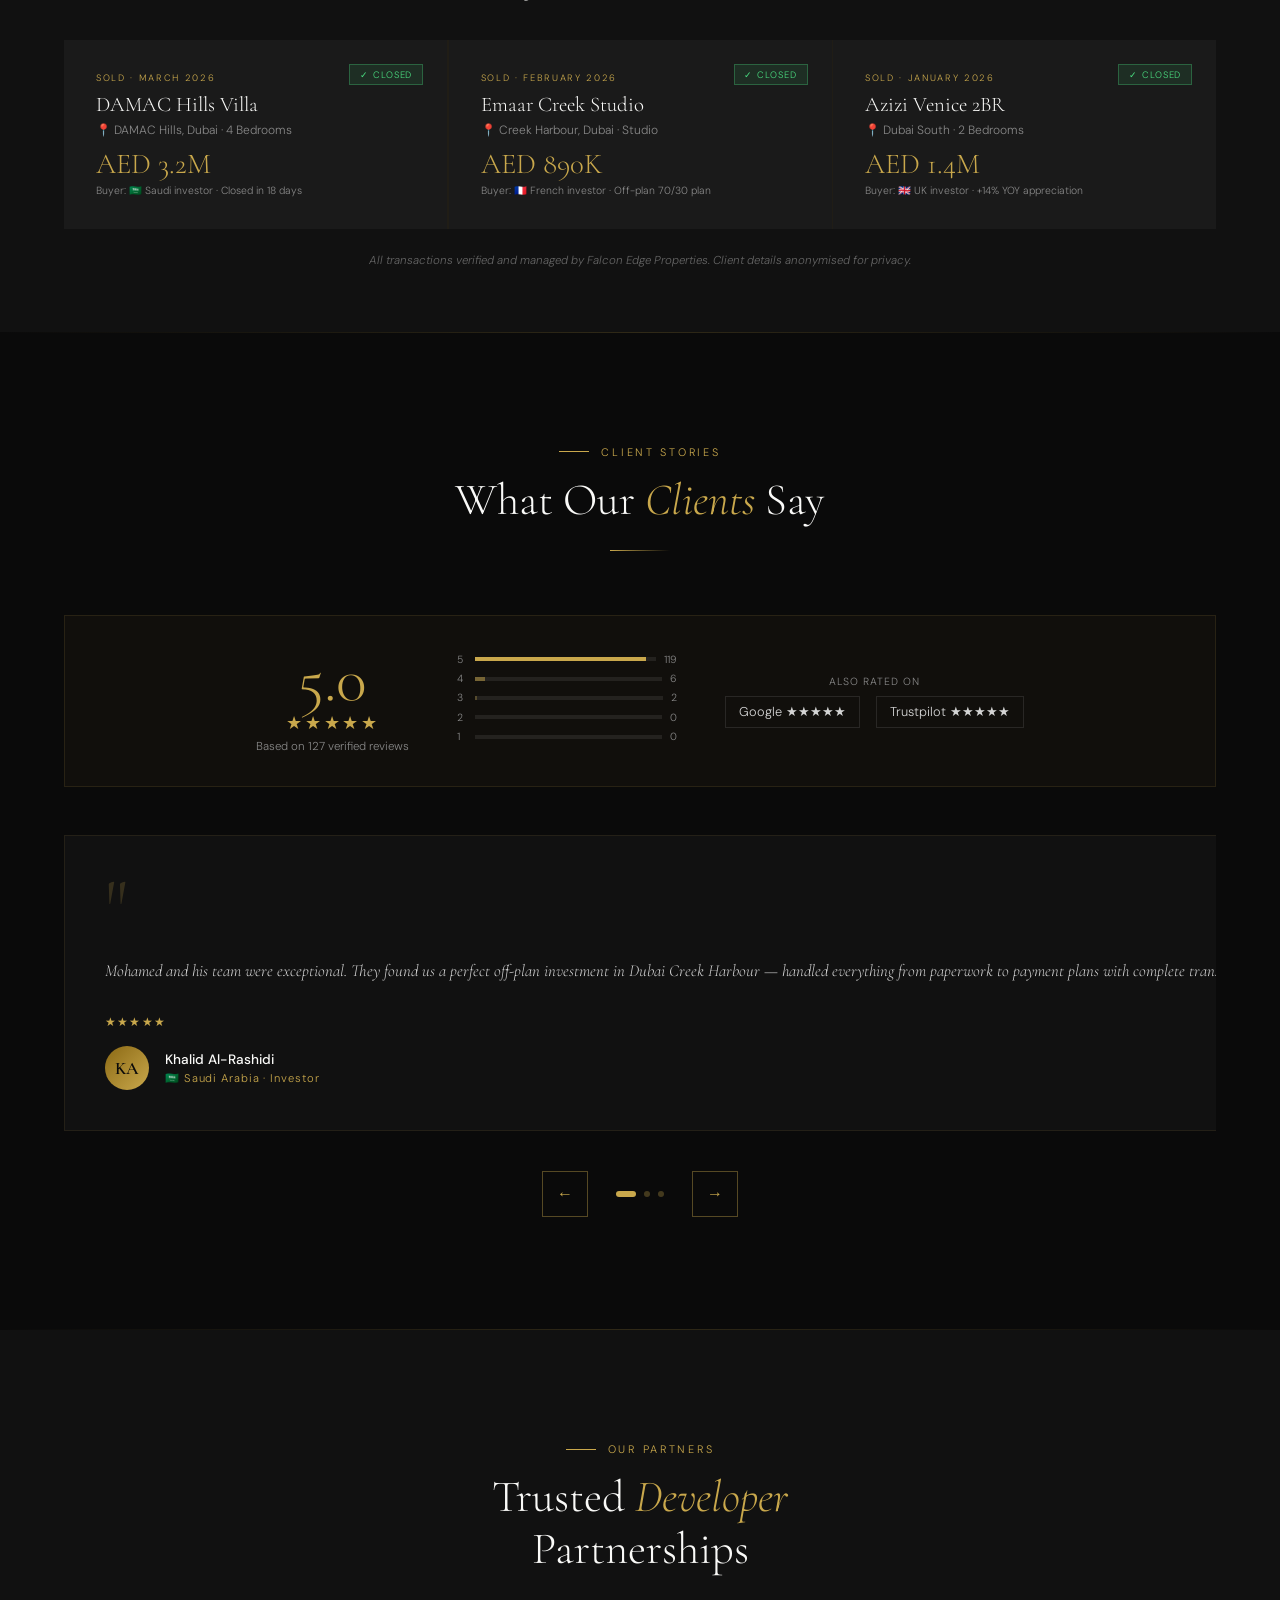
==== commit dcb0dbad: "mobile" ====
--- a/index.html
+++ b/index.html
@@ -1,1962 +1,4315 @@
 <!DOCTYPE html>
 <html lang="en">
 <head>
-  <meta charset="UTF-8">
-  <meta name="viewport" content="width=device-width, initial-scale=1.0">
-  <title>Falcon Edge Properties — Premium Real Estate Dubai</title>
-  <meta name="description" content="Dubai's premier real estate consultancy. Off-plan investments, premium properties, and expert advisory services with full transparency.">
-  <meta name="keywords" content="Dubai real estate, off-plan properties, Dubai investment, property consultant Dubai, Falcon Edge">
-  <meta property="og:title" content="Falcon Edge Properties — Premium Real Estate Dubai">
-  <meta property="og:description" content="Guiding discerning investors through Dubai's most prestigious real estate opportunities.">
-  <meta property="og:type" content="website">
-
-  <script type="application/ld+json">
-    {
-      "@context": "https://schema.org",
-      "@type": "RealEstateAgent",
-      "name": "Falcon Edge Properties",
-      "description": "Premium real estate consultancy in Dubai specializing in off-plan investments and advisory services",
-      "url": "https://falconedgeproperties.com",
-      "telephone": "+97152299405",
-      "email": "falconedge1@gmail.com",
-      "address": {
-        "@type": "PostalAddress",
-        "streetAddress": "Office No. 509, Apricot Tower, Silicon Oasis",
-        "addressLocality": "Dubai",
-        "addressCountry": "AE"
-      },
-      "geo": { "@type": "GeoCoordinates", "latitude": 25.1175, "longitude": 55.3797 },
-      "openingHours": "Mo-Sa 09:00-18:00",
-      "priceRange": "AED 500,000 - AED 50,000,000",
-      "aggregateRating": { "@type": "AggregateRating", "ratingValue": "5", "reviewCount": "127" }
-    }
-  </script>
-
-  <link href="https://fonts.googleapis.com/css2?family=Cormorant+Garamond:ital,wght@0,300;0,400;0,600;1,300;1,400&family=DM+Sans:wght@300;400;500&display=swap" rel="stylesheet">
-  <style>
-    :root {
-      --gold: #C9A84C;
-      --gold-light: #E8D5A3;
-      --gold-dark: #8B6914;
-      --gold-glow: rgba(201,168,76,0.15);
-      --black: #0A0A0A;
-      --off-black: #111111;
-      --dark: #1A1A1A;
-      --mid: #2E2E2E;
-      --gray: #888;
-      --light-gray: #D4D4D4;
-      --white: #FAFAF8;
-    }
-    * { margin: 0; padding: 0; box-sizing: border-box; }
-    html { scroll-behavior: smooth; }
-    body { background: var(--black); color: var(--white); font-family: 'DM Sans', sans-serif; font-weight: 300; overflow-x: hidden; }
-
-    .cursor { width: 8px; height: 8px; background: var(--gold); border-radius: 50%; position: fixed; top: 0; left: 0; pointer-events: none; z-index: 9999; transform: translate(-50%,-50%); transition: transform 0.1s; }
-    .cursor-ring { width: 36px; height: 36px; border: 1px solid rgba(201,168,76,0.5); border-radius: 50%; position: fixed; top: 0; left: 0; pointer-events: none; z-index: 9998; transform: translate(-50%,-50%); transition: all 0.18s ease; }
-
-    .scroll-progress { position: fixed; top: 0; left: 0; height: 2px; background: linear-gradient(to right, var(--gold-dark), var(--gold), var(--gold-light)); z-index: 201; width: 0%; transition: width 0.1s; }
-
-    .lang-bar { background: rgba(201,168,76,0.08); border-bottom: 1px solid rgba(201,168,76,0.15); padding: 0.4rem 4rem; display: flex; justify-content: flex-end; align-items: center; gap: 1rem; position: relative; z-index: 199; }
-    .lang-btn { background: none; border: none; color: var(--gray); font-size: 0.7rem; letter-spacing: 0.12em; text-transform: uppercase; cursor: pointer; padding: 0.2rem 0.5rem; transition: color 0.2s; font-family: 'DM Sans', sans-serif; }
-    .lang-btn.active, .lang-btn:hover { color: var(--gold); }
-    .lang-sep { color: rgba(201,168,76,0.3); font-size: 0.6rem; }
-    .lang-label { font-size: 0.65rem; color: var(--gray); letter-spacing: 0.15em; text-transform: uppercase; margin-right: 0.5rem; }
-
-    .ticker-wrap { background: var(--gold); overflow: hidden; height: 34px; display: flex; align-items: center; position: relative; z-index: 198; }
-    .ticker-label { background: var(--black); color: var(--gold); font-size: 0.6rem; letter-spacing: 0.18em; text-transform: uppercase; padding: 0 1.2rem; height: 100%; display: flex; align-items: center; white-space: nowrap; flex-shrink: 0; font-weight: 500; }
-    .ticker-track { display: flex; gap: 3rem; animation: ticker 40s linear infinite; white-space: nowrap; }
-    .ticker-item { font-size: 0.7rem; color: var(--black); font-weight: 500; letter-spacing: 0.06em; white-space: nowrap; }
-    .ticker-item span { opacity: 0.7; margin: 0 0.5rem; }
-    @keyframes ticker { 0% { transform: translateX(0); } 100% { transform: translateX(-50%); } }
-
-    nav { position: fixed; top: 68px; left: 0; right: 0; z-index: 200; display: flex; align-items: center; justify-content: space-between; padding: 1.5rem 4rem; background: linear-gradient(to bottom, rgba(10,10,10,0.97), transparent); transition: background 0.4s, padding 0.4s, top 0.4s; }
-    nav.scrolled { background: rgba(8,8,8,0.98); border-bottom: 1px solid rgba(201,168,76,0.2); padding: 1rem 4rem; backdrop-filter: blur(10px); top: 0; }
-    .nav-logo { display: flex; align-items: center; gap: 0.75rem; text-decoration: none; }
-    .nav-logo img { height: 42px; filter: brightness(1.1); }
-    .nav-brand { font-family: 'Cormorant Garamond', serif; font-size: 1.1rem; letter-spacing: 0.15em; color: var(--gold); font-weight: 400; }
-    .nav-links { display: flex; gap: 2.5rem; list-style: none; }
-    .nav-links a { color: var(--light-gray); text-decoration: none; font-size: 0.78rem; letter-spacing: 0.12em; text-transform: uppercase; transition: color 0.2s; position: relative; padding-bottom: 4px; }
-    .nav-links a::after { content: ''; position: absolute; bottom: 0; left: 0; right: 100%; height: 1px; background: var(--gold); transition: right 0.3s ease; }
-    .nav-links a:hover { color: var(--gold); }
-    .nav-links a:hover::after { right: 0; }
-    .nav-cta { background: transparent; border: 1px solid var(--gold); color: var(--gold); padding: 0.6rem 1.5rem; font-size: 0.75rem; letter-spacing: 0.1em; text-transform: uppercase; cursor: pointer; transition: all 0.3s; text-decoration: none; position: relative; overflow: hidden; }
-    .nav-cta::before { content: ''; position: absolute; inset: 0; background: var(--gold); transform: translateX(-100%); transition: transform 0.3s ease; }
-    .nav-cta:hover { color: var(--black); }
-    .nav-cta:hover::before { transform: translateX(0); }
-    .nav-cta span { position: relative; z-index: 1; }
-
-    .hero { height: 100vh; position: relative; display: flex; align-items: center; overflow: hidden; margin-top: 68px; }
-    .hero-bg { position: absolute; inset: 0; background: linear-gradient(135deg, #0A0A0A 0%, #1a1510 40%, #0f0d08 100%); }
-    .hero-img-side { position: absolute; right: 0; top: 0; bottom: 0; width: 52%; overflow: hidden; }
-    .hero-img-side::before { content: ''; position: absolute; inset: 0; z-index: 1; background: linear-gradient(to right, var(--black) 0%, transparent 40%); }
-    .hero-img-side img { width: 100%; height: 100%; object-fit: cover; object-position: center top; opacity: 0.55; }
-    .hero-pattern { position: absolute; inset: 0; z-index: 1; opacity: 0.035; background-image: repeating-linear-gradient(45deg, var(--gold) 0, var(--gold) 1px, transparent 0, transparent 50%); background-size: 28px 28px; }
-    .hero-particles { position: absolute; inset: 0; z-index: 1; overflow: hidden; }
-    .particle { position: absolute; width: 2px; height: 2px; background: var(--gold); border-radius: 50%; opacity: 0; animation: float-up linear infinite; }
-    @keyframes float-up { 0% { opacity: 0; transform: translateY(0) scale(0); } 10% { opacity: 0.6; } 90% { opacity: 0.2; } 100% { opacity: 0; transform: translateY(-100vh) scale(1.5); } }
-    .hero-content { position: relative; z-index: 2; padding: 0 4rem; max-width: 680px; }
-    .hero-tag { display: inline-flex; align-items: center; gap: 0.75rem; border: 1px solid rgba(201,168,76,0.4); color: var(--gold); font-size: 0.68rem; letter-spacing: 0.25em; text-transform: uppercase; padding: 0.4rem 1.2rem; margin-bottom: 2.5rem; animation: fade-in-up 0.8s ease both; }
-    .hero-tag::before { content: '◆'; font-size: 0.5rem; }
-    .hero h1 { font-family: 'Cormorant Garamond', serif; font-size: clamp(3.2rem, 5.5vw, 5.5rem); font-weight: 300; line-height: 1.05; margin-bottom: 1.8rem; color: var(--white); animation: fade-in-up 0.8s 0.2s ease both; }
-    .hero h1 em { color: var(--gold); font-style: italic; }
-    .hero h1 .line2 { display: block; background: linear-gradient(90deg, var(--gold), var(--gold-light), var(--gold)); background-size: 200%; -webkit-background-clip: text; -webkit-text-fill-color: transparent; background-clip: text; animation: shine 3s linear infinite; }
-    @keyframes shine { 0%{background-position:0%} 100%{background-position:200%} }
-    .hero-sub { color: rgba(212,212,212,0.8); font-size: 0.95rem; line-height: 1.9; margin-bottom: 2.8rem; max-width: 460px; animation: fade-in-up 0.8s 0.4s ease both; }
-    .hero-btns { display: flex; gap: 1rem; animation: fade-in-up 0.8s 0.6s ease both; }
-    .btn-primary { background: var(--gold); color: var(--black); padding: 1rem 2.2rem; font-size: 0.78rem; letter-spacing: 0.12em; text-transform: uppercase; text-decoration: none; font-weight: 500; transition: all 0.3s; border: none; cursor: pointer; display: inline-block; position: relative; overflow: hidden; }
-    .btn-primary::after { content: ''; position: absolute; inset: 0; background: rgba(255,255,255,0.15); transform: translateX(-100%) skewX(-15deg); transition: transform 0.4s ease; }
-    .btn-primary:hover::after { transform: translateX(150%) skewX(-15deg); }
-    .btn-primary:hover { background: var(--gold-light); transform: translateY(-2px); box-shadow: 0 10px 30px rgba(201,168,76,0.3); }
-    .btn-outline { border: 1px solid rgba(255,255,255,0.25); color: var(--white); padding: 1rem 2.2rem; font-size: 0.78rem; letter-spacing: 0.12em; text-transform: uppercase; text-decoration: none; transition: all 0.3s; display: inline-block; background: none; cursor: pointer; }
-    .btn-outline:hover { border-color: var(--gold); color: var(--gold); transform: translateY(-2px); }
-    .hero-stats { position: absolute; bottom: 0; left: 0; right: 0; z-index: 2; display: flex; background: rgba(10,10,10,0.88); backdrop-filter: blur(10px); border-top: 1px solid rgba(201,168,76,0.2); animation: fade-in-up 0.8s 0.8s ease both; }
-    .stat-item { flex: 1; padding: 1.8rem 2rem; display: flex; flex-direction: column; gap: 0.3rem; border-right: 1px solid rgba(201,168,76,0.1); transition: background 0.3s; }
-    .stat-item:last-child { border-right: none; }
-    .stat-item:hover { background: rgba(201,168,76,0.05); }
-    .stat-num { font-family: 'Cormorant Garamond', serif; font-size: 2.4rem; color: var(--gold); font-weight: 300; line-height: 1; }
-    .stat-label { font-size: 0.68rem; letter-spacing: 0.18em; text-transform: uppercase; color: var(--gray); }
-    @keyframes fade-in-up { from { opacity: 0; transform: translateY(25px); } to { opacity: 1; transform: translateY(0); } }
-    .reveal { opacity: 0; transform: translateY(35px); transition: opacity 0.9s ease, transform 0.9s ease; }
-    .reveal.visible { opacity: 1; transform: translateY(0); }
-    .reveal-left { opacity: 0; transform: translateX(-40px); transition: opacity 0.9s ease, transform 0.9s ease; }
-    .reveal-left.visible { opacity: 1; transform: translateX(0); }
-    .reveal-right { opacity: 0; transform: translateX(40px); transition: opacity 0.9s ease, transform 0.9s ease; }
-    .reveal-right.visible { opacity: 1; transform: translateX(0); }
-
-    section { padding: 7rem 4rem; }
-    .section-tag { font-size: 0.68rem; letter-spacing: 0.25em; text-transform: uppercase; color: var(--gold); margin-bottom: 1rem; display: flex; align-items: center; gap: 0.75rem; }
-    .section-tag::before { content: ''; width: 30px; height: 1px; background: var(--gold); }
-    .section-title { font-family: 'Cormorant Garamond', serif; font-size: clamp(2.2rem, 3.5vw, 3.5rem); font-weight: 300; line-height: 1.15; margin-bottom: 1.5rem; }
-    .section-title em { color: var(--gold); font-style: italic; }
-    .section-desc { color: var(--gray); font-size: 0.93rem; line-height: 2; max-width: 540px; }
-    .gold-line { width: 60px; height: 1px; background: linear-gradient(to right, var(--gold), transparent); margin: 1.5rem 0; }
-    .gold-divider { width: 100%; height: 1px; background: linear-gradient(to right, transparent, var(--gold), transparent); opacity: 0.2; }
-
-    .snapshot-section { background: linear-gradient(135deg, #0f0d08, #1a1510, #0f0d08); position: relative; overflow: hidden; }
-    .snapshot-section::before { content: ''; position: absolute; inset: 0; background-image: repeating-linear-gradient(45deg, rgba(201,168,76,0.03) 0, rgba(201,168,76,0.03) 1px, transparent 0, transparent 50%); background-size: 28px 28px; }
-    .snapshot-header { text-align: center; margin-bottom: 3.5rem; position: relative; }
-    .snapshot-grid { display: grid; grid-template-columns: repeat(4, 1fr); gap: 1px; background: rgba(201,168,76,0.1); position: relative; }
-    .snap-card { background: rgba(10,10,10,0.8); padding: 2.5rem 2rem; text-align: center; transition: background 0.3s; position: relative; overflow: hidden; }
-    .snap-card::after { content: ''; position: absolute; bottom: 0; left: 0; right: 0; height: 2px; background: var(--gold); transform: scaleX(0); transition: transform 0.4s; }
-    .snap-card:hover { background: rgba(201,168,76,0.04); }
-    .snap-card:hover::after { transform: scaleX(1); }
-    .snap-icon { font-size: 1.5rem; margin-bottom: 1rem; }
-    .snap-num { font-family: 'Cormorant Garamond', serif; font-size: 2.8rem; color: var(--gold); font-weight: 300; line-height: 1; margin-bottom: 0.4rem; }
-    .snap-label { font-size: 0.7rem; letter-spacing: 0.18em; text-transform: uppercase; color: var(--gray); margin-bottom: 0.5rem; }
-    .snap-trend { font-size: 0.72rem; color: #4ade80; display: inline-flex; align-items: center; gap: 0.3rem; }
-    .snap-trend.down { color: #f87171; }
-    .snap-area-grid { display: grid; grid-template-columns: repeat(3, 1fr); gap: 1rem; margin-top: 3rem; }
-    .area-pill { background: rgba(201,168,76,0.06); border: 1px solid rgba(201,168,76,0.15); padding: 1.2rem 1.5rem; display: flex; justify-content: space-between; align-items: center; transition: all 0.3s; }
-    .area-pill:hover { background: rgba(201,168,76,0.1); border-color: rgba(201,168,76,0.35); }
-    .area-name { font-size: 0.82rem; font-weight: 500; }
-    .area-yield { font-size: 0.75rem; color: var(--gold); font-weight: 500; }
-    .area-price { font-size: 0.7rem; color: var(--gray); }
-
-    .about-section { background: var(--off-black); }
-    .about-grid { display: grid; grid-template-columns: 1fr 1fr; gap: 7rem; align-items: center; }
-    .about-img-wrap { position: relative; }
-    .about-img-wrap::after { content: ''; position: absolute; bottom: -20px; right: -20px; width: 70%; height: 70%; border: 1px solid rgba(201,168,76,0.25); z-index: 0; }
-    .about-img-wrap img { width: 100%; height: 540px; object-fit: cover; object-position: top; position: relative; z-index: 1; }
-    .about-img-badge { position: absolute; bottom: 1.5rem; left: -2rem; z-index: 2; background: var(--gold); color: var(--black); padding: 1.5rem 2rem; text-align: center; box-shadow: 0 20px 50px rgba(201,168,76,0.3); }
-    .about-img-badge .num { font-family: 'Cormorant Garamond', serif; font-size: 2.8rem; font-weight: 300; display: block; line-height: 1; }
-    .about-img-badge .lbl { font-size: 0.65rem; letter-spacing: 0.15em; text-transform: uppercase; }
-    .about-values { display: flex; flex-direction: column; gap: 1.5rem; margin-top: 2.5rem; }
-    .value-item { display: flex; gap: 1.2rem; align-items: flex-start; padding: 1.2rem; border: 1px solid transparent; transition: all 0.3s; }
-    .value-item:hover { border-color: rgba(201,168,76,0.2); background: rgba(201,168,76,0.03); }
-    .value-icon { color: var(--gold); font-size: 0.9rem; margin-top: 0.15rem; flex-shrink: 0; }
-    .value-text h4 { font-size: 0.85rem; letter-spacing: 0.05em; margin-bottom: 0.35rem; font-weight: 500; }
-    .value-text p { font-size: 0.82rem; color: var(--gray); line-height: 1.75; }
-
-    .properties-section { background: var(--black); overflow: hidden; }
-    .props-header { display: flex; justify-content: space-between; align-items: flex-end; margin-bottom: 3rem; }
-    .slider-wrap { position: relative; overflow: hidden; }
-    .slider-track { display: flex; gap: 1.5px; transition: transform 0.6s cubic-bezier(0.25,0.46,0.45,0.94); }
-    .prop-card { min-width: calc(33.333% - 1px); background: var(--off-black); overflow: hidden; cursor: pointer; position: relative; flex-shrink: 0; transition: transform 0.3s; }
-    .prop-card:hover { transform: translateY(-6px); }
-    .prop-card:hover .prop-img img { transform: scale(1.08); }
-    .prop-card:hover .prop-overlay { opacity: 1; }
-    .prop-img { height: 280px; overflow: hidden; position: relative; }
-    .prop-img img { width: 100%; height: 100%; object-fit: cover; transition: transform 0.7s ease; }
-    .prop-img-placeholder { width: 100%; height: 100%; background: linear-gradient(135deg, var(--dark), var(--mid)); display: flex; align-items: center; justify-content: center; color: var(--gold); font-size: 2rem; font-family: 'Cormorant Garamond', serif; }
-    .prop-badge { position: absolute; top: 1rem; left: 1rem; background: var(--gold); color: var(--black); font-size: 0.58rem; letter-spacing: 0.15em; text-transform: uppercase; padding: 0.3rem 0.8rem; font-weight: 500; }
-    .prop-overlay { position: absolute; inset: 0; background: linear-gradient(to top, rgba(201,168,76,0.25), transparent); opacity: 0; transition: opacity 0.4s; }
-    .prop-wishlist { position: absolute; top: 1rem; right: 1rem; background: rgba(10,10,10,0.7); border: 1px solid rgba(201,168,76,0.3); width: 32px; height: 32px; display: flex; align-items: center; justify-content: center; cursor: pointer; transition: all 0.3s; color: var(--gold); font-size: 0.9rem; z-index: 2; }
-    .prop-wishlist:hover, .prop-wishlist.active { background: var(--gold); color: var(--black); }
-    .prop-info { padding: 1.5rem 1.8rem; border-top: 1px solid rgba(201,168,76,0.1); }
-    .prop-developer { font-size: 0.63rem; letter-spacing: 0.18em; text-transform: uppercase; color: var(--gold); margin-bottom: 0.5rem; }
-    .prop-name { font-family: 'Cormorant Garamond', serif; font-size: 1.35rem; font-weight: 400; margin-bottom: 0.4rem; }
-    .prop-location { font-size: 0.76rem; color: var(--gray); margin-bottom: 0.8rem; }
-    .prop-price { font-size: 0.78rem; color: var(--gold-light); letter-spacing: 0.05em; }
-    .prop-compare-btn { margin-top: 1rem; width: 100%; background: none; border: 1px solid rgba(201,168,76,0.2); color: var(--gray); font-size: 0.68rem; letter-spacing: 0.1em; text-transform: uppercase; padding: 0.5rem; cursor: pointer; transition: all 0.3s; font-family: 'DM Sans', sans-serif; }
-    .prop-compare-btn:hover, .prop-compare-btn.selected { border-color: var(--gold); color: var(--gold); background: rgba(201,168,76,0.05); }
-    .slider-controls { display: flex; gap: 0.75rem; margin-top: 2.5rem; justify-content: center; align-items: center; }
-    .slider-btn { width: 46px; height: 46px; border: 1px solid rgba(201,168,76,0.4); background: transparent; color: var(--gold); cursor: pointer; font-size: 1rem; transition: all 0.3s; display: flex; align-items: center; justify-content: center; }
-    .slider-btn:hover { background: var(--gold); color: var(--black); }
-    .slider-dots { display: flex; gap: 0.5rem; align-items: center; margin: 0 1rem; }
-    .slider-dot { width: 6px; height: 6px; border-radius: 50%; background: rgba(201,168,76,0.3); cursor: pointer; transition: all 0.3s; }
-    .slider-dot.active { background: var(--gold); width: 20px; border-radius: 3px; }
-
-    .compare-bar { position: fixed; bottom: 0; left: 0; right: 0; background: rgba(10,10,10,0.97); border-top: 1px solid rgba(201,168,76,0.3); z-index: 400; transform: translateY(100%); transition: transform 0.4s ease; backdrop-filter: blur(10px); }
-    .compare-bar.show { transform: translateY(0); }
-    .compare-bar-inner { display: flex; align-items: center; gap: 2rem; padding: 1.2rem 4rem; }
-    .compare-slots { display: flex; gap: 1rem; flex: 1; }
-    .compare-slot { flex: 1; max-width: 220px; border: 1px solid rgba(201,168,76,0.2); padding: 0.8rem 1rem; min-height: 60px; display: flex; align-items: center; justify-content: space-between; }
-    .compare-slot-name { font-size: 0.8rem; color: var(--light-gray); }
-    .compare-slot-empty { font-size: 0.72rem; color: var(--gray); font-style: italic; }
-    .compare-slot-remove { color: var(--gold); cursor: pointer; font-size: 0.9rem; background: none; border: none; }
-    .compare-label { font-size: 0.7rem; letter-spacing: 0.15em; text-transform: uppercase; color: var(--gold); white-space: nowrap; }
-    .compare-actions { display: flex; gap: 0.75rem; }
-
-    .areas-section { background: var(--dark); }
-    .areas-grid { display: grid; grid-template-columns: repeat(3, 1fr); gap: 1.5px; background: rgba(201,168,76,0.08); margin-top: 3rem; }
-    .area-card { background: var(--dark); overflow: hidden; position: relative; cursor: pointer; }
-    .area-card-img { height: 220px; background: linear-gradient(135deg, var(--off-black), var(--mid)); display: flex; align-items: center; justify-content: center; position: relative; overflow: hidden; transition: transform 0.5s; }
-    .area-card:hover .area-card-img { transform: scale(1.03); }
-    .area-card-emoji { font-size: 3.5rem; }
-    .area-card-overlay { position: absolute; inset: 0; background: linear-gradient(to top, rgba(10,10,10,0.85), transparent 50%); }
-    .area-card-body { padding: 1.5rem; }
-    .area-card-name { font-family: 'Cormorant Garamond', serif; font-size: 1.4rem; margin-bottom: 0.5rem; }
-    .area-card-desc { font-size: 0.78rem; color: var(--gray); line-height: 1.7; margin-bottom: 1rem; }
-    .area-card-stats { display: flex; gap: 1.5rem; }
-    .area-stat { display: flex; flex-direction: column; gap: 0.2rem; }
-    .area-stat-val { font-size: 0.85rem; color: var(--gold); font-weight: 500; }
-    .area-stat-key { font-size: 0.62rem; letter-spacing: 0.1em; text-transform: uppercase; color: var(--gray); }
-
-    .calculator-section { background: var(--off-black); }
-    .calc-grid { display: grid; grid-template-columns: 1fr 1fr; gap: 5rem; align-items: start; }
-    .calc-form { background: rgba(201,168,76,0.04); border: 1px solid rgba(201,168,76,0.15); padding: 3rem; }
-    .calc-form h3 { font-family: 'Cormorant Garamond', serif; font-size: 1.8rem; margin-bottom: 2rem; color: var(--gold); }
-    .calc-group { margin-bottom: 1.8rem; }
-    .calc-label { font-size: 0.68rem; letter-spacing: 0.15em; text-transform: uppercase; color: var(--gray); margin-bottom: 0.6rem; display: flex; justify-content: space-between; }
-    .calc-label span { color: var(--gold); font-family: 'Cormorant Garamond', serif; font-size: 1rem; letter-spacing: 0; }
-    .calc-slider { width: 100%; -webkit-appearance: none; height: 2px; background: rgba(201,168,76,0.2); outline: none; }
-    .calc-slider::-webkit-slider-thumb { -webkit-appearance: none; width: 18px; height: 18px; background: var(--gold); cursor: pointer; border-radius: 0; }
-    .calc-results { display: flex; flex-direction: column; gap: 1.5rem; padding-top: 0.5rem; }
-    .calc-result-card { background: rgba(10,10,10,0.6); border: 1px solid rgba(201,168,76,0.12); padding: 2rem; transition: border-color 0.3s; }
-    .calc-result-card:hover { border-color: rgba(201,168,76,0.3); }
-    .calc-result-label { font-size: 0.65rem; letter-spacing: 0.18em; text-transform: uppercase; color: var(--gray); margin-bottom: 0.6rem; }
-    .calc-result-val { font-family: 'Cormorant Garamond', serif; font-size: 2.5rem; color: var(--gold); font-weight: 300; line-height: 1; }
-    .calc-result-sub { font-size: 0.72rem; color: var(--gray); margin-top: 0.4rem; }
-    .calc-chart { height: 160px; margin-top: 1rem; position: relative; }
-    .calc-bar-wrap { display: flex; align-items: flex-end; gap: 4px; height: 100%; padding: 0 0.5rem; }
-    .calc-bar { flex: 1; background: linear-gradient(to top, var(--gold-dark), var(--gold)); min-height: 4px; transition: height 0.6s ease; position: relative; }
-    .calc-bar-year { position: absolute; bottom: -1.4rem; left: 50%; transform: translateX(-50%); font-size: 0.6rem; color: var(--gray); white-space: nowrap; }
-
-    .ceo-section { background: var(--dark); }
-    .ceo-grid { display: grid; grid-template-columns: 5fr 7fr; gap: 7rem; align-items: center; }
-    .ceo-img-wrap { position: relative; }
-    .ceo-img-wrap::before { content: ''; position: absolute; top: -1.5rem; left: -1.5rem; right: 1.5rem; bottom: 1.5rem; border: 1px solid rgba(201,168,76,0.3); z-index: 0; }
-    .ceo-img-wrap::after { content: ''; position: absolute; inset: 0; background: linear-gradient(to top, rgba(201,168,76,0.08), transparent 60%); z-index: 2; pointer-events: none; }
-    .ceo-img-wrap img { width: 100%; height: 600px; object-fit: cover; object-position: top; position: relative; z-index: 1; }
-    .ceo-quote { font-family: 'Cormorant Garamond', serif; font-size: 1.5rem; font-style: italic; line-height: 1.65; color: var(--gold-light); margin-bottom: 2rem; border-left: 2px solid var(--gold); padding-left: 1.5rem; }
-    .ceo-text { color: var(--gray); font-size: 0.9rem; line-height: 1.95; margin-bottom: 1rem; }
-    .ceo-journey { display: flex; gap: 0; margin-top: 2rem; border: 1px solid rgba(201,168,76,0.15); }
-    .journey-step { flex: 1; text-align: center; padding: 1.5rem 1rem; border-right: 1px solid rgba(201,168,76,0.15); transition: background 0.3s; }
-    .journey-step:last-child { border-right: none; }
-    .journey-step:hover { background: rgba(201,168,76,0.05); }
-    .journey-flag { font-size: 1.6rem; margin-bottom: 0.5rem; }
-    .journey-country { font-size: 0.68rem; letter-spacing: 0.12em; text-transform: uppercase; color: var(--gold); margin-bottom: 0.3rem; }
-    .journey-desc { font-size: 0.72rem; color: var(--gray); line-height: 1.5; }
-    .ceo-signature { margin-top: 2.5rem; padding-top: 1.5rem; border-top: 1px solid rgba(201,168,76,0.2); }
-    .ceo-name { font-family: 'Cormorant Garamond', serif; font-size: 1.5rem; color: var(--gold); }
-    .ceo-title { font-size: 0.68rem; letter-spacing: 0.15em; text-transform: uppercase; color: var(--gray); margin-top: 0.3rem; }
-
-    .team-section { background: var(--off-black); }
-    .team-grid { display: grid; grid-template-columns: repeat(4, 1fr); gap: 1.5px; background: rgba(201,168,76,0.08); margin-top: 3rem; }
-    .team-card { background: var(--dark); overflow: hidden; position: relative; }
-    .team-card:hover .team-photo img { transform: scale(1.06); }
-    .team-card:hover .team-card-overlay { opacity: 1; }
-    .team-photo { height: 370px; overflow: hidden; position: relative; }
-    .team-photo img { width: 100%; height: 100%; object-fit: cover; object-position: center top; transition: transform 0.7s ease; }
-    .team-card-overlay { position: absolute; inset: 0; opacity: 0; transition: opacity 0.4s; background: linear-gradient(to top, rgba(10,10,10,0.9) 0%, transparent 60%); }
-    .team-info { padding: 1.5rem 1.8rem; border-top: 1px solid rgba(201,168,76,0.15); }
-    .team-name { font-family: 'Cormorant Garamond', serif; font-size: 1.25rem; font-weight: 400; margin-bottom: 0.3rem; }
-    .team-role { font-size: 0.65rem; letter-spacing: 0.18em; text-transform: uppercase; color: var(--gold); margin-bottom: 0.6rem; }
-    .team-bio { font-size: 0.78rem; color: var(--gray); line-height: 1.7; }
-    .team-contacts { display: flex; gap: 0.75rem; margin-top: 1rem; padding-top: 1rem; border-top: 1px solid rgba(255,255,255,0.05); }
-    .team-contact-link { font-size: 0.7rem; color: var(--gold); text-decoration: none; transition: opacity 0.2s; }
-    .team-contact-link:hover { opacity: 0.7; }
-
-    .testimonials-section { background: var(--black); overflow: hidden; }
-    .testi-header { text-align: center; max-width: 560px; margin: 0 auto 4rem; }
-    .testi-track-wrap { overflow: hidden; }
-    .testi-track { display: flex; gap: 1.5rem; transition: transform 0.6s cubic-bezier(0.25,0.46,0.45,0.94); }
-    .testi-card { min-width: calc(33.333% - 1rem); background: var(--off-black); padding: 2.5rem; border: 1px solid rgba(201,168,76,0.1); position: relative; flex-shrink: 0; transition: border-color 0.3s, transform 0.3s; }
-    .testi-card:hover { border-color: rgba(201,168,76,0.3); transform: translateY(-4px); }
-    .testi-quote-mark { font-family: 'Cormorant Garamond', serif; font-size: 5rem; line-height: 0.8; color: var(--gold); opacity: 0.2; margin-bottom: 1rem; display: block; }
-    .testi-text { font-family: 'Cormorant Garamond', serif; font-size: 1.05rem; font-style: italic; line-height: 1.75; color: var(--light-gray); margin-bottom: 1.8rem; }
-    .testi-stars { color: var(--gold); font-size: 0.75rem; letter-spacing: 0.1em; margin-bottom: 1rem; }
-    .testi-author { display: flex; align-items: center; gap: 1rem; }
-    .testi-avatar { width: 44px; height: 44px; border-radius: 50%; background: linear-gradient(135deg, var(--gold-dark), var(--gold)); display: flex; align-items: center; justify-content: center; font-family: 'Cormorant Garamond', serif; font-size: 1.1rem; color: var(--black); font-weight: 600; flex-shrink: 0; }
-    .testi-name { font-size: 0.85rem; font-weight: 500; margin-bottom: 0.2rem; }
-    .testi-origin { font-size: 0.7rem; color: var(--gold); letter-spacing: 0.08em; }
-    .rating-summary { display: flex; align-items: center; gap: 3rem; justify-content: center; margin-bottom: 3rem; padding: 2rem; border: 1px solid rgba(201,168,76,0.12); background: rgba(201,168,76,0.03); }
-    .rating-big { font-family: 'Cormorant Garamond', serif; font-size: 4rem; color: var(--gold); font-weight: 300; line-height: 1; }
-    .rating-stars-big { color: var(--gold); font-size: 1.1rem; letter-spacing: 0.15em; margin-bottom: 0.3rem; }
-    .rating-count { font-size: 0.72rem; color: var(--gray); }
-    .rating-bars { flex: 1; max-width: 220px; }
-    .rating-bar-row { display: flex; align-items: center; gap: 0.5rem; margin-bottom: 0.4rem; }
-    .rating-bar-label { font-size: 0.65rem; color: var(--gray); width: 10px; }
-    .rating-bar-track { flex: 1; height: 4px; background: rgba(255,255,255,0.08); }
-    .rating-bar-fill { height: 100%; background: var(--gold); }
-
-    .developers-section { background: var(--off-black); }
-    .dev-logos { display: grid; grid-template-columns: repeat(4, 1fr); gap: 1px; background: rgba(201,168,76,0.1); margin-top: 3rem; }
-    .dev-logo-item { background: var(--off-black); padding: 2.5rem; display: flex; align-items: center; justify-content: center; transition: background 0.3s; cursor: pointer; }
-    .dev-logo-item:hover { background: var(--dark); }
-    .dev-logo-item img { max-height: 50px; max-width: 130px; object-fit: contain; filter: brightness(0.6) grayscale(1); transition: filter 0.3s; }
-    .dev-logo-item:hover img { filter: brightness(1.2) grayscale(0); }
-    .dev-logo-text { font-family: 'Cormorant Garamond', serif; font-size: 1.4rem; color: var(--gray); letter-spacing: 0.05em; transition: color 0.3s; }
-    .dev-logo-item:hover .dev-logo-text { color: var(--gold); }
-
-    .faq-section { background: var(--dark); }
-    .faq-grid { display: grid; grid-template-columns: 1fr 1fr; gap: 7rem; align-items: start; }
-    .faq-list { display: flex; flex-direction: column; gap: 0; margin-top: 1rem; }
-    .faq-item { border-bottom: 1px solid rgba(201,168,76,0.15); }
-    .faq-question { display: flex; justify-content: space-between; align-items: center; padding: 1.4rem 0; cursor: pointer; transition: color 0.3s; font-size: 0.9rem; font-weight: 400; letter-spacing: 0.02em; gap: 1rem; }
-    .faq-question:hover { color: var(--gold); }
-    .faq-icon { color: var(--gold); font-size: 1.2rem; flex-shrink: 0; transition: transform 0.3s; line-height: 1; }
-    .faq-item.open .faq-icon { transform: rotate(45deg); }
-    .faq-answer { max-height: 0; overflow: hidden; transition: max-height 0.4s ease, padding 0.3s ease; font-size: 0.85rem; color: var(--gray); line-height: 1.85; }
-    .faq-item.open .faq-answer { max-height: 200px; padding-bottom: 1.4rem; }
-    .faq-cta-box { background: linear-gradient(135deg, rgba(201,168,76,0.08), rgba(201,168,76,0.03)); border: 1px solid rgba(201,168,76,0.2); padding: 3rem; }
-    .faq-cta-box h3 { font-family: 'Cormorant Garamond', serif; font-size: 2rem; font-weight: 300; line-height: 1.3; margin-bottom: 1rem; }
-    .faq-cta-box h3 em { color: var(--gold); font-style: italic; }
-    .faq-cta-box p { color: var(--gray); font-size: 0.85rem; line-height: 1.8; margin-bottom: 2rem; }
-    .faq-trust { margin-top: 1.5rem; padding: 2rem; border: 1px solid rgba(201,168,76,0.12); background: rgba(201,168,76,0.03); }
-    .faq-trust-item { display: flex; gap: 1rem; align-items: center; margin-bottom: 1rem; }
-    .faq-trust-item:last-child { margin-bottom: 0; }
-    .faq-trust-item span:first-child { color: var(--gold); font-size: 1.1rem; }
-    .faq-trust-item span:last-child { font-size: 0.85rem; color: var(--light-gray); }
-
-    .contact-section { background: var(--off-black); }
-    .contact-grid { display: grid; grid-template-columns: 1fr 1fr; gap: 7rem; }
-    .contact-info { display: flex; flex-direction: column; gap: 1.5rem; margin-top: 2.5rem; }
-    .contact-item { display: flex; gap: 1.5rem; align-items: flex-start; padding: 1.5rem; border: 1px solid rgba(201,168,76,0.08); transition: all 0.3s; }
-    .contact-item:hover { border-color: rgba(201,168,76,0.25); background: rgba(201,168,76,0.03); }
-    .contact-icon { color: var(--gold); font-size: 1rem; margin-top: 0.15rem; width: 22px; flex-shrink: 0; }
-    .contact-detail h4 { font-size: 0.68rem; letter-spacing: 0.18em; text-transform: uppercase; color: var(--gold); margin-bottom: 0.4rem; }
-    .contact-detail p { font-size: 0.88rem; color: var(--light-gray); line-height: 1.75; }
-    .contact-detail a { color: var(--light-gray); text-decoration: none; transition: color 0.2s; }
-    .contact-detail a:hover { color: var(--gold); }
-    .contact-form { display: flex; flex-direction: column; gap: 1.2rem; }
-    .form-row { display: grid; grid-template-columns: 1fr 1fr; gap: 1rem; }
-    .form-group { display: flex; flex-direction: column; gap: 0.5rem; }
-    .form-group label { font-size: 0.68rem; letter-spacing: 0.15em; text-transform: uppercase; color: var(--gray); }
-    .form-group input, .form-group textarea, .form-group select { background: var(--dark); border: 1px solid rgba(255,255,255,0.07); color: var(--white); padding: 0.9rem 1.1rem; font-family: 'DM Sans', sans-serif; font-size: 0.88rem; font-weight: 300; outline: none; transition: border-color 0.3s, box-shadow 0.3s; width: 100%; -webkit-appearance: none; }
-    .form-group input:focus, .form-group textarea:focus, .form-group select:focus { border-color: var(--gold); box-shadow: 0 0 0 3px rgba(201,168,76,0.08); }
-    .form-group select option { background: var(--dark); }
-    .form-group textarea { resize: none; height: 120px; }
-    .form-submit { background: var(--gold); color: var(--black); border: none; padding: 1.1rem 2.5rem; font-family: 'DM Sans', sans-serif; font-size: 0.8rem; font-weight: 500; letter-spacing: 0.12em; text-transform: uppercase; cursor: pointer; transition: all 0.3s; align-self: flex-start; }
-    .form-submit:hover { background: var(--gold-light); transform: translateY(-2px); box-shadow: 0 10px 30px rgba(201,168,76,0.25); }
-
-    footer { background: #080808; padding: 4rem 4rem 2rem; border-top: 1px solid rgba(201,168,76,0.15); }
-    .footer-grid { display: grid; grid-template-columns: 2fr 1fr 1fr; gap: 4rem; margin-bottom: 3rem; }
-    .footer-brand img { height: 48px; margin-bottom: 1.2rem; }
-    .footer-desc { font-size: 0.82rem; color: var(--gray); line-height: 1.9; max-width: 280px; }
-    .footer-socials { display: flex; gap: 0.75rem; margin-top: 1.5rem; }
-    .social-link { width: 38px; height: 38px; border: 1px solid rgba(201,168,76,0.25); display: flex; align-items: center; justify-content: center; color: var(--gold); text-decoration: none; font-size: 0.72rem; transition: all 0.3s; }
-    .social-link:hover { background: var(--gold); color: var(--black); border-color: var(--gold); }
-    .footer-col h4 { font-size: 0.68rem; letter-spacing: 0.18em; text-transform: uppercase; color: var(--gold); margin-bottom: 1.4rem; }
-    .footer-col ul { list-style: none; display: flex; flex-direction: column; gap: 0.75rem; }
-    .footer-col ul a { font-size: 0.82rem; color: var(--gray); text-decoration: none; transition: color 0.2s; }
-    .footer-col ul a:hover { color: var(--gold); }
-    .footer-bottom { border-top: 1px solid rgba(255,255,255,0.04); padding-top: 1.5rem; display: flex; justify-content: space-between; align-items: center; }
-    .footer-copy { font-size: 0.74rem; color: rgba(255,255,255,0.25); }
-    .footer-rera { font-size: 0.74rem; color: rgba(201,168,76,0.45); }
-
-    .whatsapp-float { position: fixed; bottom: 2rem; right: 2rem; z-index: 300; display: flex; flex-direction: column; align-items: flex-end; gap: 0.5rem; }
-    .whatsapp-btn { width: 58px; height: 58px; background: #25D366; border-radius: 50%; display: flex; align-items: center; justify-content: center; text-decoration: none; color: white; box-shadow: 0 4px 20px rgba(37,211,102,0.4); transition: all 0.3s; animation: pulse-green 2.5s ease infinite; }
-    .whatsapp-btn:hover { transform: scale(1.1); box-shadow: 0 8px 30px rgba(37,211,102,0.55); }
-    @keyframes pulse-green { 0%,100% { box-shadow: 0 4px 20px rgba(37,211,102,0.4); } 50% { box-shadow: 0 4px 30px rgba(37,211,102,0.7), 0 0 0 8px rgba(37,211,102,0.1); } }
-    .whatsapp-tooltip { background: var(--off-black); border: 1px solid rgba(255,255,255,0.1); color: var(--white); padding: 0.5rem 1rem; font-size: 0.75rem; white-space: nowrap; opacity: 0; transform: translateX(10px); transition: all 0.3s; pointer-events: none; }
-    .whatsapp-float:hover .whatsapp-tooltip { opacity: 1; transform: translateX(0); }
-
-    .book-float { position: fixed; bottom: 7rem; right: 2rem; z-index: 300; }
-    .book-float-btn { background: var(--gold); color: var(--black); border: none; padding: 0.85rem 1.5rem; font-size: 0.7rem; letter-spacing: 0.12em; text-transform: uppercase; cursor: pointer; font-weight: 500; font-family: 'DM Sans', sans-serif; box-shadow: 0 8px 30px rgba(201,168,76,0.35); transition: all 0.3s; white-space: nowrap; display: flex; align-items: center; gap: 0.5rem; }
-    .book-float-btn:hover { background: var(--gold-light); transform: translateY(-2px); }
-    .book-pulse { width: 8px; height: 8px; background: var(--black); border-radius: 50%; animation: blink 1.5s ease infinite; }
-    @keyframes blink { 0%,100%{opacity:1} 50%{opacity:0.3} }
-
-    .popup-overlay { position: fixed; inset: 0; background: rgba(0,0,0,0.85); z-index: 500; display: flex; align-items: center; justify-content: center; opacity: 0; pointer-events: none; transition: opacity 0.3s; backdrop-filter: blur(4px); }
-    .popup-overlay.show { opacity: 1; pointer-events: all; }
-    .popup-box { background: var(--off-black); border: 1px solid rgba(201,168,76,0.25); padding: 3rem; max-width: 500px; width: 90%; position: relative; transform: translateY(20px); transition: transform 0.3s; }
-    .popup-overlay.show .popup-box { transform: translateY(0); }
-    .popup-close { position: absolute; top: 1rem; right: 1rem; background: none; border: none; color: var(--gray); cursor: pointer; font-size: 1.3rem; transition: color 0.2s; line-height: 1; }
-    .popup-close:hover { color: var(--gold); }
-    .popup-title { font-family: 'Cormorant Garamond', serif; font-size: 2rem; color: var(--gold); margin-bottom: 0.5rem; }
-    .popup-sub { font-size: 0.82rem; color: var(--gray); line-height: 1.7; margin-bottom: 2rem; }
-    .popup-form { display: flex; flex-direction: column; gap: 1rem; }
-    .popup-input { background: var(--dark); border: 1px solid rgba(255,255,255,0.07); color: var(--white); padding: 0.85rem 1rem; font-family: 'DM Sans', sans-serif; font-size: 0.85rem; outline: none; width: 100%; transition: border-color 0.3s; }
-    .popup-input:focus { border-color: var(--gold); }
-    .popup-times { display: grid; grid-template-columns: repeat(3, 1fr); gap: 0.5rem; }
-    .popup-time { background: var(--dark); border: 1px solid rgba(255,255,255,0.07); color: var(--gray); padding: 0.6rem; font-size: 0.7rem; cursor: pointer; text-align: center; transition: all 0.2s; font-family: 'DM Sans', sans-serif; }
-    .popup-time:hover, .popup-time.selected { border-color: var(--gold); color: var(--gold); background: rgba(201,168,76,0.05); }
-    .popup-time-label { font-size: 0.65rem; color: var(--gray); margin-bottom: 0.4rem; }
-    .popup-submit { background: var(--gold); color: var(--black); border: none; padding: 1rem; font-family: 'DM Sans', sans-serif; font-size: 0.78rem; letter-spacing: 0.12em; text-transform: uppercase; cursor: pointer; font-weight: 500; width: 100%; transition: all 0.3s; }
-    .popup-submit:hover { background: var(--gold-light); }
-
-    .exit-popup { position: fixed; inset: 0; background: rgba(0,0,0,0.9); z-index: 600; display: flex; align-items: center; justify-content: center; opacity: 0; pointer-events: none; transition: opacity 0.4s; }
-    .exit-popup.show { opacity: 1; pointer-events: all; }
-    .exit-box { background: var(--dark); border: 1px solid rgba(201,168,76,0.3); max-width: 520px; width: 90%; overflow: hidden; position: relative; transform: scale(0.95); transition: transform 0.4s; }
-    .exit-popup.show .exit-box { transform: scale(1); }
-    .exit-top { background: linear-gradient(135deg, #1a1510, #2a2010); padding: 3rem; text-align: center; border-bottom: 1px solid rgba(201,168,76,0.15); }
-    .exit-icon { font-size: 2.5rem; margin-bottom: 1rem; }
-    .exit-title { font-family: 'Cormorant Garamond', serif; font-size: 2.2rem; color: var(--gold); margin-bottom: 0.5rem; }
-    .exit-sub { font-size: 0.85rem; color: var(--gray); line-height: 1.7; }
-    .exit-bottom { padding: 2rem 3rem; }
-    .exit-email { background: var(--off-black); border: 1px solid rgba(255,255,255,0.08); color: var(--white); padding: 0.85rem 1rem; font-family: 'DM Sans', sans-serif; font-size: 0.85rem; outline: none; width: 100%; margin-bottom: 0.75rem; transition: border-color 0.3s; }
-    .exit-email:focus { border-color: var(--gold); }
-    .exit-close { display: block; text-align: center; margin-top: 1rem; font-size: 0.75rem; color: var(--gray); cursor: pointer; transition: color 0.2s; background: none; border: none; font-family: 'DM Sans', sans-serif; width: 100%; }
-    .exit-close:hover { color: var(--gold); }
-
-    .cookie-banner { position: fixed; bottom: 0; left: 0; right: 0; background: rgba(10,10,10,0.97); border-top: 1px solid rgba(201,168,76,0.2); z-index: 800; padding: 1.5rem 4rem; display: flex; align-items: center; gap: 2rem; transform: translateY(100%); transition: transform 0.5s ease 1s; backdrop-filter: blur(10px); }
-    .cookie-banner.show { transform: translateY(0); }
-    .cookie-text { flex: 1; font-size: 0.8rem; color: var(--gray); line-height: 1.6; }
-    .cookie-text a { color: var(--gold); text-decoration: none; }
-    .cookie-btns { display: flex; gap: 0.75rem; flex-shrink: 0; }
-    .cookie-accept { background: var(--gold); color: var(--black); border: none; padding: 0.65rem 1.5rem; font-size: 0.72rem; letter-spacing: 0.1em; text-transform: uppercase; cursor: pointer; font-weight: 500; font-family: 'DM Sans', sans-serif; white-space: nowrap; }
-    .cookie-decline { background: none; border: 1px solid rgba(255,255,255,0.15); color: var(--gray); padding: 0.65rem 1.2rem; font-size: 0.72rem; letter-spacing: 0.1em; text-transform: uppercase; cursor: pointer; font-family: 'DM Sans', sans-serif; white-space: nowrap; }
-    .cookie-decline:hover { border-color: var(--gray); }
-
-    .nav-hamburger { display: none; flex-direction: column; gap: 5px; cursor: pointer; padding: 6px; z-index: 201; background: none; border: none; }
-    .nav-hamburger span { display: block; width: 24px; height: 2px; background: var(--gold); transition: all 0.3s ease; }
-    .nav-hamburger.open span:nth-child(1) { transform: translateY(7px) rotate(45deg); }
-    .nav-hamburger.open span:nth-child(2) { opacity: 0; }
-    .nav-hamburger.open span:nth-child(3) { transform: translateY(-7px) rotate(-45deg); }
-
-    .mobile-menu { position: fixed; top: 0; left: 0; right: 0; bottom: 0; background: rgba(8,8,8,0.98); z-index: 199; display: flex; flex-direction: column; align-items: center; justify-content: center; gap: 2rem; opacity: 0; pointer-events: none; transition: opacity 0.4s ease; backdrop-filter: blur(10px); }
-    .mobile-menu.open { opacity: 1; pointer-events: all; }
-    .mobile-menu a { font-family: 'Cormorant Garamond', serif; font-size: 2rem; color: var(--white); text-decoration: none; letter-spacing: 0.1em; transition: color 0.2s; }
-    .mobile-menu a:hover { color: var(--gold); }
-    .mobile-menu .mobile-cta { background: var(--gold); color: var(--black); padding: 1rem 2.5rem; font-family: 'DM Sans', sans-serif; font-size: 0.85rem; letter-spacing: 0.12em; text-transform: uppercase; font-weight: 500; margin-top: 1rem; }
-
-    @media (max-width: 1024px) {
-      section { padding: 5rem 2.5rem; }
-      nav { padding: 1.2rem 2.5rem; }
-      nav.scrolled { padding: 0.9rem 2.5rem; }
-      .hero-content { padding: 0 2.5rem; max-width: 560px; }
-      .about-grid { gap: 4rem; }
-      .ceo-grid { grid-template-columns: 1fr 1.2fr; gap: 4rem; }
-      .snapshot-grid { grid-template-columns: repeat(2,1fr); }
-      .team-grid { grid-template-columns: repeat(2,1fr); }
-      .calc-grid { gap: 3rem; }
-      .faq-grid { gap: 4rem; }
-      .contact-grid { gap: 4rem; }
-      .footer-grid { gap: 2.5rem; }
-      .snap-area-grid { grid-template-columns: repeat(2,1fr); }
-    }
-
-    @media (max-width: 900px) {
-      .lang-bar { padding: 0.4rem 1.5rem; }
-      .lang-label { display: none; }
-      nav { padding: 1rem 1.5rem; top: 34px; }
-      nav.scrolled { top: 0; padding: 0.8rem 1.5rem; }
-      .nav-links { display: none; }
-      .nav-cta { display: none; }
-      .nav-hamburger { display: flex; }
-      section { padding: 4rem 1.5rem; }
-      .hero { margin-top: 34px; min-height: 100vh; }
-      .hero-content { padding: 0 1.5rem; max-width: 100%; }
-      .hero-img-side { width: 100%; opacity: 0.15; }
-      .hero-tag { font-size: 0.6rem; }
-      .hero h1 { font-size: clamp(2.4rem, 8vw, 3.5rem); }
-      .hero-sub { font-size: 0.88rem; max-width: 100%; }
-      .hero-btns { flex-direction: column; gap: 0.75rem; }
-      .btn-primary, .btn-outline { width: 100%; text-align: center; padding: 1rem; }
-      .hero-stats { flex-wrap: wrap; position: relative; }
-      .stat-item { min-width: 50%; padding: 1.2rem 1.5rem; }
-      .stat-num { font-size: 2rem; }
-      .stat-label { font-size: 0.6rem; }
-      .snapshot-grid { grid-template-columns: repeat(2,1fr); }
-      .snap-area-grid { grid-template-columns: 1fr; }
-      .snap-num { font-size: 2.2rem; }
-      .about-grid { grid-template-columns: 1fr; gap: 3rem; }
-      .about-img-wrap::after { display: none; }
-      .about-img-wrap img { height: 320px; }
-      .about-img-badge { left: 0; bottom: 1rem; }
-      .props-header { flex-direction: column; align-items: flex-start; gap: 1rem; }
-      .prop-card { min-width: calc(88% - 1px); }
-      .prop-img { height: 220px; }
-      .calc-grid { grid-template-columns: 1fr; gap: 2.5rem; }
-      .calc-form { padding: 2rem; }
-      .areas-grid { grid-template-columns: 1fr; }
-      .ceo-grid { grid-template-columns: 1fr; gap: 3rem; }
-      .ceo-img-wrap::before { display: none; }
-      .ceo-img-wrap img { height: 380px; }
-      .ceo-quote { font-size: 1.2rem; }
-      .ceo-journey { flex-direction: column; }
-      .journey-step { border-right: none; border-bottom: 1px solid rgba(201,168,76,0.15); padding: 1.2rem; }
-      .journey-step:last-child { border-bottom: none; }
-      .team-grid { grid-template-columns: repeat(2,1fr); }
-      .team-photo { height: 280px; }
-      .testi-card { min-width: calc(90% - 1rem); }
-      .rating-summary { flex-direction: column; gap: 1.5rem; text-align: center; }
-      .rating-bars { max-width: 100%; }
-      .dev-logos { grid-template-columns: repeat(2,1fr); }
-      .faq-grid { grid-template-columns: 1fr; gap: 3rem; }
-      .contact-grid { grid-template-columns: 1fr; gap: 3rem; }
-      .form-row { grid-template-columns: 1fr; }
-      .footer-grid { grid-template-columns: 1fr; gap: 2rem; }
-      footer { padding: 3rem 1.5rem 2rem; }
-      .footer-bottom { flex-direction: column; gap: 0.75rem; text-align: center; }
-      .cursor, .cursor-ring { display: none; }
-      .book-float { bottom: 8rem; right: 1.2rem; }
-      .whatsapp-float { bottom: 1.5rem; right: 1.2rem; }
-      .book-float-btn { padding: 0.75rem 1.2rem; font-size: 0.65rem; }
-      .popup-box { padding: 2rem 1.5rem; margin: 1rem; }
-      .cookie-banner { flex-direction: column; padding: 1.5rem; gap: 1rem; }
-      .compare-bar-inner { padding: 1rem 1.5rem; flex-wrap: wrap; gap: 1rem; }
-      .compare-slots { flex-direction: column; }
-      .compare-slot { max-width: 100%; }
-    }
-
-    @media (max-width: 600px) {
-      .lang-bar { display: none; }
-      nav { top: 0; }
-      .hero { margin-top: 0; }
-      section { padding: 3.5rem 1.2rem; }
-      .section-title { font-size: clamp(1.8rem, 7vw, 2.5rem); }
-      .hero h1 { font-size: clamp(2rem, 9vw, 2.8rem); }
-      .hero-stats { display: grid; grid-template-columns: 1fr 1fr; }
-      .stat-item { min-width: unset; }
-      .snapshot-grid { grid-template-columns: 1fr 1fr; gap: 1px; }
-      .snap-num { font-size: 1.8rem; }
-      .snap-card { padding: 1.5rem 1rem; }
-      .team-grid { grid-template-columns: 1fr; }
-      .team-photo { height: 320px; }
-      .areas-grid { grid-template-columns: 1fr; }
-      .area-card-img { height: 160px; }
-      .dev-logos { grid-template-columns: repeat(2,1fr); }
-      .about-img-wrap img { height: 260px; }
-      .ceo-img-wrap img { height: 300px; }
-      .calc-form { padding: 1.5rem; }
-      .calc-result-val { font-size: 2rem; }
-      .faq-cta-box { padding: 2rem 1.5rem; }
-      .testi-card { padding: 1.8rem 1.5rem; min-width: calc(95% - 1rem); }
-      .testi-text { font-size: 0.95rem; }
-      .popup-times { grid-template-columns: repeat(2,1fr); }
-      .popup-box { width: 95%; padding: 1.8rem 1.2rem; }
-      .popup-title { font-size: 1.6rem; }
-      .exit-box { width: 95%; }
-      .exit-top { padding: 2rem 1.5rem; }
-      .exit-bottom { padding: 1.5rem; }
-      .footer-socials { gap: 0.5rem; }
-      .social-link { width: 34px; height: 34px; }
-      .compare-bar-inner { display: none; }
-    }
-
-    @media (max-width: 380px) {
-      section { padding: 3rem 1rem; }
-      .hero h1 { font-size: 1.9rem; }
-      .hero-sub { font-size: 0.82rem; }
-      .stat-num { font-size: 1.6rem; }
-      .section-title { font-size: 1.7rem; }
-      .snap-num { font-size: 1.5rem; }
-      nav { padding: 0.9rem 1rem; }
-      .nav-brand { font-size: 0.95rem; }
-    }
-  </style>
+    <meta charset="UTF-8">
+    <meta name="viewport" content="width=device-width, initial-scale=1.0">
+    <title>Falcon Edge Properties — Premium Real Estate Dubai</title>
+    <meta name="description" content="Dubai's premier real estate consultancy. Off-plan investments, premium properties, and expert advisory services with full transparency.">
+    <meta name="keywords" content="Dubai real estate, off-plan properties, Dubai investment, property consultant Dubai, Falcon Edge">
+    <meta property="og:title" content="Falcon Edge Properties — Premium Real Estate Dubai">
+    <meta property="og:description" content="Guiding discerning investors through Dubai's most prestigious real estate opportunities.">
+    <meta property="og:type" content="website">
+    <meta property="og:url" content="https://falconedgeproperties.com/">
+    <meta property="og:image" content="https://falconedgeproperties.com/wp-content/uploads/2025/12/cropped-WhatsApp_Image_2025-12-11_at_23.49.18_da0ae57a-removebg-preview.png">
+    <meta property="og:image:width" content="1200">
+    <meta property="og:image:height" content="630">
+    <meta name="twitter:card" content="summary_large_image">
+    <meta name="twitter:title" content="Falcon Edge Properties — Premium Real Estate Dubai">
+    <meta name="twitter:description" content="Dubai's premier real estate consultancy. Off-plan investments, premium properties, expert advisory services.">
+    <meta name="twitter:image" content="https://falconedgeproperties.com/wp-content/uploads/2025/12/cropped-WhatsApp_Image_2025-12-11_at_23.49.18_da0ae57a-removebg-preview.png">
+    <link rel="canonical" href="https://falconedgeproperties.com/">
+    <meta name="robots" content="index, follow">
+
+    <script type="application/ld+json">
+        {
+            "@context": "https://schema.org",
+            "@type": "RealEstateAgent",
+            "name": "Falcon Edge Properties",
+            "description": "Premium real estate consultancy in Dubai specializing in off-plan investments and advisory services",
+            "url": "https://falconedgeproperties.com",
+            "telephone": "+97152299405",
+            "email": "falconedge1@gmail.com",
+            "address": {
+                "@type": "PostalAddress",
+                "streetAddress": "Office No. 509, Apricot Tower, Silicon Oasis",
+                "addressLocality": "Dubai",
+                "addressCountry": "AE"
+            },
+            "geo": { "@type": "GeoCoordinates", "latitude": 25.1175, "longitude": 55.3797 },
+            "openingHours": "Mo-Sa 09:00-18:00",
+            "priceRange": "AED 500,000 - AED 50,000,000"
+        }
+    </script>
+
+    <link href="https://fonts.googleapis.com/css2?family=Cormorant+Garamond:ital,wght@0,300;0,400;0,600;1,300;1,400&family=DM+Sans:wght@300;400;500&display=swap" rel="stylesheet">
+    <style>
+        :root {
+            --gold: #C9A84C;
+            --gold-light: #E8D5A3;
+            --gold-dark: #8B6914;
+            --gold-glow: rgba(201,168,76,0.15);
+            --black: #0A0A0A;
+            --off-black: #111111;
+            --dark: #1A1A1A;
+            --mid: #2E2E2E;
+            --gray: #888;
+            --light-gray: #D4D4D4;
+            --white: #FAFAF8;
+        }
+        * { margin: 0; padding: 0; box-sizing: border-box; }
+        html { scroll-behavior: smooth; }
+        body { background: var(--black); color: var(--white); font-family: 'DM Sans', sans-serif; font-weight: 300; overflow-x: hidden; }
+
+        .cursor { width: 8px; height: 8px; background: var(--gold); border-radius: 50%; position: fixed; top: 0; left: 0; pointer-events: none; z-index: 9999; transform: translate(-50%,-50%); transition: transform 0.1s; }
+        .cursor-ring { width: 36px; height: 36px; border: 1px solid rgba(201,168,76,0.5); border-radius: 50%; position: fixed; top: 0; left: 0; pointer-events: none; z-index: 9998; transform: translate(-50%,-50%); transition: all 0.18s ease; mix-blend-mode: normal; }
+
+        .scroll-progress { position: fixed; top: 0; left: 0; height: 2px; background: linear-gradient(to right, var(--gold-dark), var(--gold), var(--gold-light)); z-index: 201; width: 0%; transition: width 0.1s; }
+
+        .lang-bar { background: rgba(201,168,76,0.08); border-bottom: 1px solid rgba(201,168,76,0.15); padding: 0.4rem 4rem; display: flex; justify-content: flex-end; align-items: center; gap: 1rem; position: relative; z-index: 199; }
+        .lang-btn { background: none; border: none; color: var(--gray); font-size: 0.7rem; letter-spacing: 0.12em; text-transform: uppercase; cursor: pointer; padding: 0.2rem 0.5rem; transition: color 0.2s; font-family: 'DM Sans', sans-serif; }
+        .lang-btn.active, .lang-btn:hover { color: var(--gold); }
+        .lang-sep { color: rgba(201,168,76,0.3); font-size: 0.6rem; }
+        .lang-label { font-size: 0.65rem; color: var(--gray); letter-spacing: 0.15em; text-transform: uppercase; margin-right: 0.5rem; }
+
+        .ticker-wrap { background: var(--gold); overflow: hidden; height: 34px; display: flex; align-items: center; position: relative; z-index: 198; }
+        .ticker-label { background: var(--black); color: var(--gold); font-size: 0.6rem; letter-spacing: 0.18em; text-transform: uppercase; padding: 0 1.2rem; height: 100%; display: flex; align-items: center; white-space: nowrap; flex-shrink: 0; font-weight: 500; }
+        .ticker-track { display: flex; gap: 3rem; animation: ticker 40s linear infinite; white-space: nowrap; }
+        .ticker-item { font-size: 0.7rem; color: var(--black); font-weight: 500; letter-spacing: 0.06em; white-space: nowrap; }
+        .ticker-item span { opacity: 0.7; margin: 0 0.5rem; }
+        @keyframes ticker { 0% { transform: translateX(0); } 100% { transform: translateX(-50%); } }
+
+        nav { position: fixed; top: 68px; left: 0; right: 0; z-index: 200; display: flex; align-items: center; justify-content: space-between; padding: 1.5rem 4rem; background: linear-gradient(to bottom, rgba(10,10,10,0.97), transparent); transition: background 0.4s, padding 0.4s, top 0.4s; }
+        nav.scrolled { background: rgba(8,8,8,0.98); border-bottom: 1px solid rgba(201,168,76,0.2); padding: 1rem 4rem;  top: 0; }
+        .nav-logo { display: flex; align-items: center; gap: 0.75rem; text-decoration: none; }
+        .nav-logo img { height: 42px; filter: brightness(1.1); }
+        .nav-brand { font-family: 'Cormorant Garamond', serif; font-size: 1.1rem; letter-spacing: 0.15em; color: var(--gold); font-weight: 400; }
+        .nav-links { display: flex; gap: 2.5rem; list-style: none; }
+        .nav-links a { color: var(--light-gray); text-decoration: none; font-size: 0.78rem; letter-spacing: 0.12em; text-transform: uppercase; transition: color 0.2s; position: relative; padding-bottom: 4px; }
+        .nav-links a::after { content: ''; position: absolute; bottom: 0; left: 0; right: 100%; height: 1px; background: var(--gold); transition: right 0.3s ease; }
+        .nav-links a:hover { color: var(--gold); }
+        .nav-links a:hover::after { right: 0; }
+        .nav-cta { background: transparent; border: 1px solid var(--gold); color: var(--gold); padding: 0.6rem 1.5rem; font-size: 0.75rem; letter-spacing: 0.1em; text-transform: uppercase; cursor: pointer; transition: all 0.3s; text-decoration: none; position: relative; overflow: hidden; }
+        .nav-cta::before { content: ''; position: absolute; inset: 0; background: var(--gold); transform: translateX(-100%); transition: transform 0.3s ease; }
+        .nav-cta:hover { color: var(--black); }
+        .nav-cta:hover::before { transform: translateX(0); }
+        .nav-cta span { position: relative; z-index: 1; }
+
+        .hero { height: 100vh; position: relative; display: flex; align-items: center; overflow: hidden; margin-top: 0; }
+        .hero-bg { position: absolute; inset: 0; background: linear-gradient(135deg, #0A0A0A 0%, #1a1510 40%, #0f0d08 100%); }
+        .hero-img-side { position: absolute; right: 0; top: 0; bottom: 0; width: 52%; overflow: hidden; z-index: 1; }
+        .hero-img-side::before { content: ''; position: absolute; inset: 0; z-index: 1; background: linear-gradient(to right, var(--black) 0%, transparent 40%); }
+        .hero-img-side img { width: 100%; height: 100%; object-fit: cover; object-position: center top; opacity: 0.55; }
+        .hero-pattern { position: absolute; inset: 0; z-index: 1; opacity: 0.035; background-image: repeating-linear-gradient(45deg, var(--gold) 0, var(--gold) 1px, transparent 0, transparent 50%); background-size: 28px 28px; }
+        .hero-particles { position: absolute; inset: 0; z-index: 1; overflow: hidden; }
+        .particle { position: absolute; width: 2px; height: 2px; background: var(--gold); border-radius: 50%; opacity: 0; animation: float-up linear infinite; }
+        @keyframes float-up { 0% { opacity: 0; transform: translateY(0) scale(0); } 10% { opacity: 0.6; } 90% { opacity: 0.2; } 100% { opacity: 0; transform: translateY(-100vh) scale(1.5); } }
+        .hero-content { position: relative; z-index: 2; padding: 0 4rem 140px; max-width: 680px; }
+        .hero-tag { display: inline-flex; align-items: center; gap: 0.75rem; border: 1px solid rgba(201,168,76,0.4); color: var(--gold); font-size: 0.68rem; letter-spacing: 0.25em; text-transform: uppercase; padding: 0.4rem 1.2rem; margin-bottom: 2.5rem; animation: fade-in-up 0.8s ease both; }
+        .hero-tag::before { content: '◆'; font-size: 0.5rem; }
+        .hero h1 { font-family: 'Cormorant Garamond', serif; font-size: clamp(3.2rem, 5.5vw, 5.5rem); font-weight: 300; line-height: 1.05; margin-bottom: 1.8rem; color: var(--white); animation: fade-in-up 0.8s 0.2s ease both; }
+        .hero h1 em { color: var(--gold); font-style: italic; }
+        .hero h1 .line2 { display: block; background: linear-gradient(90deg, var(--gold), var(--gold-light), var(--gold)); background-size: 200%; -webkit-background-clip: text; -webkit-text-fill-color: transparent; background-clip: text; animation: shine 3s linear infinite; }
+        @keyframes shine { 0%{background-position:0%} 100%{background-position:200%} }
+        .hero-sub { color: rgba(212,212,212,0.8); font-size: 0.95rem; line-height: 1.9; margin-bottom: 2.8rem; max-width: 460px; animation: fade-in-up 0.8s 0.4s ease both; }
+        .hero-btns { display: flex; gap: 1rem; animation: fade-in-up 0.8s 0.6s ease both; position: relative; z-index: 5; }
+        .btn-primary { background: var(--gold); color: var(--black); padding: 1rem 2.2rem; font-size: 0.78rem; letter-spacing: 0.12em; text-transform: uppercase; text-decoration: none; font-weight: 500; transition: all 0.3s; border: none; cursor: pointer; display: inline-block; position: relative; overflow: hidden; }
+        .btn-primary::after { content: ''; position: absolute; inset: 0; background: rgba(255,255,255,0.15); transform: translateX(-100%) skewX(-15deg); transition: transform 0.4s ease; }
+        .btn-primary:hover::after { transform: translateX(150%) skewX(-15deg); }
+        .btn-primary:hover { background: var(--gold-light); transform: translateY(-2px); box-shadow: 0 10px 30px rgba(201,168,76,0.3); }
+        .btn-outline { border: 1px solid rgba(255,255,255,0.25); color: var(--white); padding: 1rem 2.2rem; font-size: 0.78rem; letter-spacing: 0.12em; text-transform: uppercase; text-decoration: none; transition: all 0.3s; display: inline-block; background: none; cursor: pointer; }
+        .btn-outline:hover { border-color: var(--gold); color: var(--gold); transform: translateY(-2px); }
+        .hero-stats { position: absolute; bottom: 0; left: 0; right: 0; z-index: 10; display: flex; background: rgba(10,10,10,0.88);  border-top: 1px solid rgba(201,168,76,0.2); animation: fade-in-up 0.8s 0.8s ease both; }
+        .stat-item { flex: 1; padding: 1.8rem 2rem; display: flex; flex-direction: column; gap: 0.3rem; border-right: 1px solid rgba(201,168,76,0.1); transition: background 0.3s; }
+        .stat-item:last-child { border-right: none; }
+        .stat-item:hover { background: rgba(201,168,76,0.05); }
+        .stat-num { font-family: 'Cormorant Garamond', serif; font-size: 2.4rem; color: var(--gold); font-weight: 300; line-height: 1; }
+        .stat-label { font-size: 0.68rem; letter-spacing: 0.18em; text-transform: uppercase; color: var(--gray); }
+        @keyframes fade-in-up { from { opacity: 0; transform: translateY(25px); } to { opacity: 1; transform: translateY(0); } }
+        .reveal { opacity: 0; transform: translateY(35px); transition: opacity 0.9s ease, transform 0.9s ease; }
+        .reveal.visible { opacity: 1; transform: translateY(0); }
+        .reveal-left { opacity: 0; transform: translateX(-40px); transition: opacity 0.9s ease, transform 0.9s ease; }
+        .reveal-left.visible { opacity: 1; transform: translateX(0); }
+        .reveal-right { opacity: 0; transform: translateX(40px); transition: opacity 0.9s ease, transform 0.9s ease; }
+        .reveal-right.visible { opacity: 1; transform: translateX(0); }
+
+        section { padding: 7rem 4rem; }
+        .section-tag { font-size: 0.68rem; letter-spacing: 0.25em; text-transform: uppercase; color: var(--gold); margin-bottom: 1rem; display: flex; align-items: center; gap: 0.75rem; }
+        .section-tag::before { content: ''; width: 30px; height: 1px; background: var(--gold); }
+        .section-title { font-family: 'Cormorant Garamond', serif; font-size: clamp(2.2rem, 3.5vw, 3.5rem); font-weight: 300; line-height: 1.15; margin-bottom: 1.5rem; }
+        .section-title em { color: var(--gold); font-style: italic; }
+        .section-desc { color: var(--gray); font-size: 0.93rem; line-height: 2; max-width: 540px; }
+        .gold-line { width: 60px; height: 1px; background: linear-gradient(to right, var(--gold), transparent); margin: 1.5rem 0; }
+        .gold-divider { width: 100%; height: 1px; background: linear-gradient(to right, transparent, var(--gold), transparent); opacity: 0.2; }
+
+        .snapshot-section { background: linear-gradient(135deg, #0f0d08, #1a1510, #0f0d08); position: relative; overflow: hidden; }
+        .snapshot-section::before { content: ''; position: absolute; inset: 0; background-image: repeating-linear-gradient(45deg, rgba(201,168,76,0.03) 0, rgba(201,168,76,0.03) 1px, transparent 0, transparent 50%); background-size: 28px 28px; }
+        .snapshot-header { text-align: center; margin-bottom: 3.5rem; position: relative; }
+        .snapshot-grid { display: grid; grid-template-columns: repeat(4, 1fr); gap: 1px; background: rgba(201,168,76,0.1); position: relative; }
+        .snap-card { background: rgba(10,10,10,0.8); padding: 2.5rem 2rem; text-align: center; transition: background 0.3s; position: relative; overflow: hidden; }
+        .snap-card::after { content: ''; position: absolute; bottom: 0; left: 0; right: 0; height: 2px; background: var(--gold); transform: scaleX(0); transition: transform 0.4s; }
+        .snap-card:hover { background: rgba(201,168,76,0.04); }
+        .snap-card:hover::after { transform: scaleX(1); }
+        .snap-icon { font-size: 1.5rem; margin-bottom: 1rem; }
+        .snap-num { font-family: 'Cormorant Garamond', serif; font-size: 2.8rem; color: var(--gold); font-weight: 300; line-height: 1; margin-bottom: 0.4rem; }
+        .snap-label { font-size: 0.7rem; letter-spacing: 0.18em; text-transform: uppercase; color: var(--gray); margin-bottom: 0.5rem; }
+        .snap-trend { font-size: 0.72rem; color: #4ade80; display: inline-flex; align-items: center; gap: 0.3rem; }
+        .snap-trend.down { color: #f87171; }
+        .snap-area-grid { display: grid; grid-template-columns: repeat(3, 1fr); gap: 1rem; margin-top: 3rem; }
+        .area-pill { background: rgba(201,168,76,0.06); border: 1px solid rgba(201,168,76,0.15); padding: 1.2rem 1.5rem; display: flex; justify-content: space-between; align-items: center; transition: all 0.3s; }
+        .area-pill:hover { background: rgba(201,168,76,0.1); border-color: rgba(201,168,76,0.35); }
+        .area-name { font-size: 0.82rem; font-weight: 500; }
+        .area-yield { font-size: 0.75rem; color: var(--gold); font-weight: 500; }
+        .area-price { font-size: 0.7rem; color: var(--gray); }
+
+        .about-section { background: var(--off-black); }
+        .about-grid { display: grid; grid-template-columns: 1fr 1fr; gap: 7rem; align-items: center; }
+        .about-img-wrap { position: relative; }
+        .about-img-wrap::after { content: ''; position: absolute; bottom: -20px; right: -20px; width: 70%; height: 70%; border: 1px solid rgba(201,168,76,0.25); z-index: 0; }
+        .about-img-wrap img { width: 100%; height: 540px; object-fit: cover; object-position: top; position: relative; z-index: 1; }
+        .about-img-badge { position: absolute; bottom: 1.5rem; left: -2rem; z-index: 2; background: var(--gold); color: var(--black); padding: 1.5rem 2rem; text-align: center; box-shadow: 0 20px 50px rgba(201,168,76,0.3); }
+        .about-img-badge .num { font-family: 'Cormorant Garamond', serif; font-size: 2.8rem; font-weight: 300; display: block; line-height: 1; }
+        .about-img-badge .lbl { font-size: 0.65rem; letter-spacing: 0.15em; text-transform: uppercase; }
+        .about-values { display: flex; flex-direction: column; gap: 1.5rem; margin-top: 2.5rem; }
+        .value-item { display: flex; gap: 1.2rem; align-items: flex-start; padding: 1.2rem; border: 1px solid transparent; transition: all 0.3s; }
+        .value-item:hover { border-color: rgba(201,168,76,0.2); background: rgba(201,168,76,0.03); }
+        .value-icon { color: var(--gold); font-size: 0.9rem; margin-top: 0.15rem; flex-shrink: 0; }
+        .value-text h4 { font-size: 0.85rem; letter-spacing: 0.05em; margin-bottom: 0.35rem; font-weight: 500; }
+        .value-text p { font-size: 0.82rem; color: var(--gray); line-height: 1.75; }
+
+        .properties-section { background: var(--black); overflow: hidden; }
+        .props-header { display: flex; justify-content: space-between; align-items: flex-end; margin-bottom: 3rem; }
+        .slider-wrap { position: relative; overflow: hidden; }
+        .slider-track { display: flex; gap: 1.5px; transition: transform 0.6s cubic-bezier(0.25,0.46,0.45,0.94); }
+        .prop-card { min-width: calc(33.333% - 1px); background: var(--off-black); overflow: hidden; cursor: pointer; position: relative; flex-shrink: 0; transition: transform 0.3s; }
+        .prop-card:hover { transform: translateY(-6px); }
+        .prop-card:hover .prop-img img { transform: scale(1.08); }
+        .prop-card:hover .prop-overlay { opacity: 1; }
+        .prop-img { height: 310px; overflow: hidden; position: relative; }
+        .prop-img img { width: 100%; height: 100%; object-fit: cover; transition: transform 0.7s ease; }
+        .prop-img-placeholder { width: 100%; height: 100%; background: linear-gradient(135deg, var(--dark), var(--mid)); display: flex; align-items: center; justify-content: center; color: var(--gold); font-size: 2rem; font-family: 'Cormorant Garamond', serif; }
+        .prop-badge { position: absolute; top: 1rem; left: 1rem; background: var(--gold); color: var(--black); font-size: 0.58rem; letter-spacing: 0.15em; text-transform: uppercase; padding: 0.3rem 0.8rem; font-weight: 500; }
+        .prop-overlay { position: absolute; inset: 0; background: linear-gradient(to top, rgba(201,168,76,0.25), transparent); opacity: 0; transition: opacity 0.4s; }
+        .prop-wishlist { position: absolute; top: 1rem; right: 1rem; background: rgba(10,10,10,0.7); border: 1px solid rgba(201,168,76,0.3); width: 32px; height: 32px; display: flex; align-items: center; justify-content: center; cursor: pointer; transition: all 0.3s; color: var(--gold); font-size: 0.9rem; z-index: 2; }
+        .prop-wishlist:hover, .prop-wishlist.active { background: var(--gold); color: var(--black); }
+        .prop-info { padding: 1.5rem 1.8rem; border-top: 1px solid rgba(201,168,76,0.1); }
+        .prop-developer { font-size: 0.63rem; letter-spacing: 0.18em; text-transform: uppercase; color: var(--gold); margin-bottom: 0.5rem; }
+        .prop-name { font-family: 'Cormorant Garamond', serif; font-size: 1.35rem; font-weight: 400; margin-bottom: 0.4rem; }
+        .prop-location { font-size: 0.76rem; color: var(--gray); margin-bottom: 0.8rem; }
+        .prop-price { font-size: 0.78rem; color: var(--gold-light); letter-spacing: 0.05em; }
+        .prop-compare-btn { margin-top: 1rem; width: 100%; background: none; border: 1px solid rgba(201,168,76,0.2); color: var(--gray); font-size: 0.68rem; letter-spacing: 0.1em; text-transform: uppercase; padding: 0.5rem; cursor: pointer; transition: all 0.3s; font-family: 'DM Sans', sans-serif; }
+        .prop-compare-btn:hover, .prop-compare-btn.selected { border-color: var(--gold); color: var(--gold); background: rgba(201,168,76,0.05); }
+        .slider-controls { display: flex; gap: 0.75rem; margin-top: 2.5rem; justify-content: center; align-items: center; }
+        .slider-btn { width: 46px; height: 46px; border: 1px solid rgba(201,168,76,0.4); background: transparent; color: var(--gold); cursor: pointer; font-size: 1rem; transition: all 0.3s; display: flex; align-items: center; justify-content: center; }
+        .slider-btn:hover { background: var(--gold); color: var(--black); }
+        .slider-dots { display: flex; gap: 0.5rem; align-items: center; margin: 0 1rem; }
+        .slider-dot { width: 6px; height: 6px; border-radius: 50%; background: rgba(201,168,76,0.3); cursor: pointer; transition: all 0.3s; }
+        .slider-dot.active { background: var(--gold); width: 20px; border-radius: 3px; }
+
+        .compare-bar { position: fixed; bottom: 0; left: 0; right: 0; background: rgba(10,10,10,0.97); border-top: 1px solid rgba(201,168,76,0.3); z-index: 400; transform: translateY(100%); transition: transform 0.4s ease;  }
+        .compare-bar.show { transform: translateY(0); }
+        .compare-bar-inner { display: flex; align-items: center; gap: 2rem; padding: 1.2rem 4rem; }
+        .compare-slots { display: flex; gap: 1rem; flex: 1; }
+        .compare-slot { flex: 1; max-width: 220px; border: 1px solid rgba(201,168,76,0.2); padding: 0.8rem 1rem; min-height: 60px; display: flex; align-items: center; justify-content: space-between; }
+        .compare-slot-name { font-size: 0.8rem; color: var(--light-gray); }
+        .compare-slot-empty { font-size: 0.72rem; color: var(--gray); font-style: italic; }
+        .compare-slot-remove { color: var(--gold); cursor: pointer; font-size: 0.9rem; background: none; border: none; }
+        .compare-label { font-size: 0.7rem; letter-spacing: 0.15em; text-transform: uppercase; color: var(--gold); white-space: nowrap; }
+        .compare-actions { display: flex; gap: 0.75rem; }
+
+        .areas-section { background: var(--dark); }
+        .areas-grid { display: grid; grid-template-columns: repeat(3, 1fr); gap: 1.5px; background: rgba(201,168,76,0.08); margin-top: 3rem; }
+        .area-card { background: var(--dark); overflow: hidden; position: relative; cursor: pointer; }
+        .area-card-img { height: 220px; background: linear-gradient(135deg, var(--off-black), var(--mid)); display: flex; align-items: center; justify-content: center; position: relative; overflow: hidden; transition: transform 0.5s; }
+        .area-card-img img { width: 100%; height: 100%; object-fit: cover; transition: transform 0.5s ease; }
+        .area-card:hover .area-card-img img { transform: scale(1.06); }
+        .area-card:hover .area-card-img { transform: scale(1.03); }
+        .area-card-emoji { font-size: 3.5rem; }
+        .area-card-overlay { position: absolute; inset: 0; background: linear-gradient(to top, rgba(10,10,10,0.85), transparent 50%); }
+        .area-card-body { padding: 1.5rem; }
+        .area-card-name { font-family: 'Cormorant Garamond', serif; font-size: 1.4rem; margin-bottom: 0.5rem; }
+        .area-card-desc { font-size: 0.78rem; color: var(--gray); line-height: 1.7; margin-bottom: 1rem; }
+        .area-card-stats { display: flex; gap: 1.5rem; }
+        .area-stat { display: flex; flex-direction: column; gap: 0.2rem; }
+        .area-stat-val { font-size: 0.85rem; color: var(--gold); font-weight: 500; }
+        .area-stat-key { font-size: 0.62rem; letter-spacing: 0.1em; text-transform: uppercase; color: var(--gray); }
+
+        .calculator-section { background: var(--off-black); }
+        .calc-grid { display: grid; grid-template-columns: 1fr 1fr; gap: 5rem; align-items: start; }
+        .calc-form { background: rgba(201,168,76,0.04); border: 1px solid rgba(201,168,76,0.15); padding: 3rem; }
+        .calc-form h3 { font-family: 'Cormorant Garamond', serif; font-size: 1.8rem; margin-bottom: 2rem; color: var(--gold); }
+        .calc-group { margin-bottom: 1.8rem; }
+        .calc-label { font-size: 0.68rem; letter-spacing: 0.15em; text-transform: uppercase; color: var(--gray); margin-bottom: 0.6rem; display: flex; justify-content: space-between; }
+        .calc-label span { color: var(--gold); font-family: 'Cormorant Garamond', serif; font-size: 1rem; letter-spacing: 0; }
+        .calc-slider { width: 100%; -webkit-appearance: none; height: 2px; background: rgba(201,168,76,0.2); outline: none; }
+        .calc-slider::-webkit-slider-thumb { -webkit-appearance: none; width: 18px; height: 18px; background: var(--gold); cursor: pointer; border-radius: 0; }
+        .calc-results { display: flex; flex-direction: column; gap: 1.5rem; padding-top: 0.5rem; }
+        .calc-result-card { background: rgba(10,10,10,0.6); border: 1px solid rgba(201,168,76,0.12); padding: 2rem; transition: border-color 0.3s; }
+        .calc-result-card:hover { border-color: rgba(201,168,76,0.3); }
+        .calc-result-label { font-size: 0.65rem; letter-spacing: 0.18em; text-transform: uppercase; color: var(--gray); margin-bottom: 0.6rem; }
+        .calc-result-val { font-family: 'Cormorant Garamond', serif; font-size: 2.5rem; color: var(--gold); font-weight: 300; line-height: 1; }
+        .calc-result-sub { font-size: 0.72rem; color: var(--gray); margin-top: 0.4rem; }
+        .calc-chart { height: 160px; margin-top: 1rem; position: relative; }
+        .calc-bar-wrap { display: flex; align-items: flex-end; gap: 4px; height: 100%; padding: 0 0.5rem; }
+        .calc-bar { flex: 1; background: linear-gradient(to top, var(--gold-dark), var(--gold)); min-height: 4px; transition: height 0.6s ease; position: relative; }
+        .calc-bar-year { position: absolute; bottom: -1.4rem; left: 50%; transform: translateX(-50%); font-size: 0.6rem; color: var(--gray); white-space: nowrap; }
+
+        .ceo-section { background: var(--dark); }
+        .ceo-grid { display: grid; grid-template-columns: 5fr 7fr; gap: 7rem; align-items: center; }
+        .ceo-img-wrap { position: relative; }
+        .ceo-img-wrap::before { content: ''; position: absolute; top: -1.5rem; left: -1.5rem; right: 1.5rem; bottom: 1.5rem; border: 1px solid rgba(201,168,76,0.3); z-index: 0; }
+        .ceo-img-wrap::after { content: ''; position: absolute; inset: 0; background: linear-gradient(to top, rgba(201,168,76,0.08), transparent 60%); z-index: 2; pointer-events: none; }
+        .ceo-img-wrap img { width: 100%; height: 600px; object-fit: cover; object-position: top; position: relative; z-index: 1; }
+        .ceo-quote { font-family: 'Cormorant Garamond', serif; font-size: 1.5rem; font-style: italic; line-height: 1.65; color: var(--gold-light); margin-bottom: 2rem; border-left: 2px solid var(--gold); padding-left: 1.5rem; }
+        .ceo-text { color: var(--gray); font-size: 0.9rem; line-height: 1.95; margin-bottom: 1rem; }
+        .ceo-journey { display: flex; gap: 0; margin-top: 2rem; border: 1px solid rgba(201,168,76,0.15); }
+        .journey-step { flex: 1; text-align: center; padding: 1.5rem 1rem; border-right: 1px solid rgba(201,168,76,0.15); transition: background 0.3s; }
+        .journey-step:last-child { border-right: none; }
+        .journey-step:hover { background: rgba(201,168,76,0.05); }
+        .journey-flag { font-size: 1.6rem; margin-bottom: 0.5rem; }
+        .journey-country { font-size: 0.68rem; letter-spacing: 0.12em; text-transform: uppercase; color: var(--gold); margin-bottom: 0.3rem; }
+        .journey-desc { font-size: 0.72rem; color: var(--gray); line-height: 1.5; }
+        .ceo-signature { margin-top: 2.5rem; padding-top: 1.5rem; border-top: 1px solid rgba(201,168,76,0.2); }
+        .ceo-name { font-family: 'Cormorant Garamond', serif; font-size: 1.5rem; color: var(--gold); }
+        .ceo-title { font-size: 0.68rem; letter-spacing: 0.15em; text-transform: uppercase; color: var(--gray); margin-top: 0.3rem; }
+
+        .team-section { background: var(--off-black); }
+        .team-grid { display: grid; grid-template-columns: repeat(2, 1fr); gap: 1.5rem; margin-top: 3rem; }
+        .team-card { background: var(--dark); overflow: hidden; position: relative; display: grid; grid-template-columns: 220px 1fr; border: 1px solid rgba(201,168,76,0.1); transition: border-color 0.3s, transform 0.3s; }
+        .team-card:hover { border-color: rgba(201,168,76,0.35); transform: translateY(-4px); }
+        .team-card:hover .team-photo img { transform: scale(1.05); }
+        .team-card:hover .team-card-overlay { opacity: 1; }
+        .team-photo { height: 280px; overflow: hidden; position: relative; }
+        .team-photo img { width: 100%; height: 100%; object-fit: cover; object-position: center top; transition: transform 0.7s ease; }
+        .team-card-overlay { position: absolute; inset: 0; opacity: 0; transition: opacity 0.4s; background: linear-gradient(135deg, rgba(201,168,76,0.15), transparent); }
+        .team-info { padding: 2rem; display: flex; flex-direction: column; justify-content: center; border-left: 1px solid rgba(201,168,76,0.1); }
+        .team-name { font-family: 'Cormorant Garamond', serif; font-size: 1.6rem; font-weight: 300; margin-bottom: 0.3rem; }
+        .team-role { font-size: 0.62rem; letter-spacing: 0.2em; text-transform: uppercase; color: var(--gold); margin-bottom: 1rem; }
+        .team-bio { font-size: 0.82rem; color: var(--gray); line-height: 1.8; margin-bottom: 1.2rem; }
+        .team-langs { display: flex; gap: 0.4rem; flex-wrap: wrap; margin-bottom: 1.2rem; }
+        .team-lang { font-size: 0.6rem; letter-spacing: 0.1em; text-transform: uppercase; background: rgba(201,168,76,0.08); border: 1px solid rgba(201,168,76,0.2); color: var(--gold-light); padding: 0.25rem 0.65rem; }
+        .team-contacts { display: flex; gap: 0.75rem; flex-wrap: wrap; }
+        .team-contact-link { font-size: 0.68rem; color: var(--gold); text-decoration: none; border: 1px solid rgba(201,168,76,0.25); padding: 0.4rem 0.9rem; transition: all 0.2s; letter-spacing: 0.08em; }
+        .team-contact-link:hover { background: var(--gold); color: var(--black); }
+
+        .testimonials-section { background: var(--black); overflow: hidden; }
+        .testi-header { text-align: center; max-width: 560px; margin: 0 auto 4rem; }
+        .testi-track-wrap { overflow: hidden; }
+        .testi-track { display: flex; gap: 1.5rem; transition: transform 0.6s cubic-bezier(0.25,0.46,0.45,0.94); }
+        .testi-card { min-width: calc(33.333% - 1rem); background: var(--off-black); padding: 2.5rem; border: 1px solid rgba(201,168,76,0.1); position: relative; flex-shrink: 0; transition: border-color 0.3s, transform 0.3s; }
+        .testi-card:hover { border-color: rgba(201,168,76,0.3); transform: translateY(-4px); }
+        .testi-quote-mark { font-family: 'Cormorant Garamond', serif; font-size: 5rem; line-height: 0.8; color: var(--gold); opacity: 0.2; margin-bottom: 1rem; display: block; }
+        .testi-text { font-family: 'Cormorant Garamond', serif; font-size: 1.05rem; font-style: italic; line-height: 1.75; color: var(--light-gray); margin-bottom: 1.8rem; }
+        .testi-stars { color: var(--gold); font-size: 0.75rem; letter-spacing: 0.1em; margin-bottom: 1rem; }
+        .testi-author { display: flex; align-items: center; gap: 1rem; }
+        .testi-avatar { width: 44px; height: 44px; border-radius: 50%; background: linear-gradient(135deg, var(--gold-dark), var(--gold)); display: flex; align-items: center; justify-content: center; font-family: 'Cormorant Garamond', serif; font-size: 1.1rem; color: var(--black); font-weight: 600; flex-shrink: 0; }
+        .testi-name { font-size: 0.85rem; font-weight: 500; margin-bottom: 0.2rem; }
+        .testi-origin { font-size: 0.7rem; color: var(--gold); letter-spacing: 0.08em; }
+        .rating-summary { display: flex; align-items: center; gap: 3rem; justify-content: center; margin-bottom: 3rem; padding: 2rem; border: 1px solid rgba(201,168,76,0.12); background: rgba(201,168,76,0.03); }
+        .rating-big { font-family: 'Cormorant Garamond', serif; font-size: 4rem; color: var(--gold); font-weight: 300; line-height: 1; }
+        .rating-stars-big { color: var(--gold); font-size: 1.1rem; letter-spacing: 0.15em; margin-bottom: 0.3rem; }
+        .rating-count { font-size: 0.72rem; color: var(--gray); }
+        .rating-bars { flex: 1; max-width: 220px; }
+        .rating-bar-row { display: flex; align-items: center; gap: 0.5rem; margin-bottom: 0.4rem; }
+        .rating-bar-label { font-size: 0.65rem; color: var(--gray); width: 10px; }
+        .rating-bar-track { flex: 1; height: 4px; background: rgba(255,255,255,0.08); }
+        .rating-bar-fill { height: 100%; background: var(--gold); }
+
+        .developers-section { background: var(--off-black); }
+        .dev-logos { display: grid; grid-template-columns: repeat(4, 1fr); gap: 1px; background: rgba(201,168,76,0.1); margin-top: 3rem; }
+        .dev-logo-item { background: var(--off-black); padding: 2.5rem; display: flex; align-items: center; justify-content: center; transition: background 0.3s; cursor: pointer; }
+        .dev-logo-item:hover { background: var(--dark); }
+        .dev-logo-item img { max-height: 50px; max-width: 130px; object-fit: contain; filter: brightness(0.6) grayscale(1); transition: filter 0.3s; }
+        .dev-logo-item:hover img { filter: brightness(1.2) grayscale(0); }
+        .dev-logo-text { font-family: 'Cormorant Garamond', serif; font-size: 1.4rem; color: var(--gray); letter-spacing: 0.05em; transition: color 0.3s; }
+        .dev-logo-item:hover .dev-logo-text { color: var(--gold); }
+
+        .faq-section { background: var(--dark); }
+        .faq-grid { display: grid; grid-template-columns: 1fr 1fr; gap: 7rem; align-items: start; }
+        .faq-list { display: flex; flex-direction: column; gap: 0; margin-top: 1rem; }
+        .faq-item { border-bottom: 1px solid rgba(201,168,76,0.15); }
+        .faq-question { display: flex; justify-content: space-between; align-items: center; padding: 1.4rem 0; cursor: pointer; transition: color 0.3s; font-size: 0.9rem; font-weight: 400; letter-spacing: 0.02em; gap: 1rem; }
+        .faq-question:hover { color: var(--gold); }
+        .faq-icon { color: var(--gold); font-size: 1.2rem; flex-shrink: 0; transition: transform 0.3s; line-height: 1; }
+        .faq-item.open .faq-icon { transform: rotate(45deg); }
+        .faq-answer { max-height: 0; overflow: hidden; transition: max-height 0.4s ease, padding 0.3s ease; font-size: 0.85rem; color: var(--gray); line-height: 1.85; }
+        .faq-item.open .faq-answer { max-height: 200px; padding-bottom: 1.4rem; }
+        .faq-cta-box { background: linear-gradient(135deg, rgba(201,168,76,0.08), rgba(201,168,76,0.03)); border: 1px solid rgba(201,168,76,0.2); padding: 3rem; }
+        .faq-cta-box h3 { font-family: 'Cormorant Garamond', serif; font-size: 2rem; font-weight: 300; line-height: 1.3; margin-bottom: 1rem; }
+        .faq-cta-box h3 em { color: var(--gold); font-style: italic; }
+        .faq-cta-box p { color: var(--gray); font-size: 0.85rem; line-height: 1.8; margin-bottom: 2rem; }
+        .faq-trust { margin-top: 1.5rem; padding: 2rem; border: 1px solid rgba(201,168,76,0.12); background: rgba(201,168,76,0.03); }
+        .faq-trust-item { display: flex; gap: 1rem; align-items: center; margin-bottom: 1rem; }
+        .faq-trust-item:last-child { margin-bottom: 0; }
+        .faq-trust-item span:first-child { color: var(--gold); font-size: 1.1rem; }
+        .faq-trust-item span:last-child { font-size: 0.85rem; color: var(--light-gray); }
+
+        .contact-section { background: var(--off-black); }
+        .contact-grid { display: grid; grid-template-columns: 1fr 1fr; gap: 7rem; }
+        .contact-info { display: flex; flex-direction: column; gap: 1.5rem; margin-top: 2.5rem; }
+        .contact-item { display: flex; gap: 1.5rem; align-items: flex-start; padding: 1.5rem; border: 1px solid rgba(201,168,76,0.08); transition: all 0.3s; }
+        .contact-item:hover { border-color: rgba(201,168,76,0.25); background: rgba(201,168,76,0.03); }
+        .contact-icon { color: var(--gold); font-size: 1rem; margin-top: 0.15rem; width: 22px; flex-shrink: 0; }
+        .contact-detail h4 { font-size: 0.68rem; letter-spacing: 0.18em; text-transform: uppercase; color: var(--gold); margin-bottom: 0.4rem; }
+        .contact-detail p { font-size: 0.88rem; color: var(--light-gray); line-height: 1.75; }
+        .contact-detail a { color: var(--light-gray); text-decoration: none; transition: color 0.2s; }
+        .contact-detail a:hover { color: var(--gold); }
+        .contact-form { display: flex; flex-direction: column; gap: 1.2rem; }
+        .form-row { display: grid; grid-template-columns: 1fr 1fr; gap: 1rem; }
+        .form-group { display: flex; flex-direction: column; gap: 0.5rem; }
+        .form-group label { font-size: 0.68rem; letter-spacing: 0.15em; text-transform: uppercase; color: var(--gray); }
+        .form-group input, .form-group textarea, .form-group select { background: var(--dark); border: 1px solid rgba(255,255,255,0.07); color: var(--white); padding: 0.9rem 1.1rem; font-family: 'DM Sans', sans-serif; font-size: 0.88rem; font-weight: 300; outline: none; transition: border-color 0.3s, box-shadow 0.3s; width: 100%; -webkit-appearance: none; }
+        .form-group input:focus, .form-group textarea:focus, .form-group select:focus { border-color: var(--gold); box-shadow: 0 0 0 3px rgba(201,168,76,0.08); }
+        .form-group select option { background: var(--dark); }
+        .form-group textarea { resize: none; height: 120px; }
+        .form-submit { background: var(--gold); color: var(--black); border: none; padding: 1.1rem 2.5rem; font-family: 'DM Sans', sans-serif; font-size: 0.8rem; font-weight: 500; letter-spacing: 0.12em; text-transform: uppercase; cursor: pointer; transition: all 0.3s; align-self: flex-start; }
+        .form-submit:hover { background: var(--gold-light); transform: translateY(-2px); box-shadow: 0 10px 30px rgba(201,168,76,0.25); }
+
+        footer { background: #080808; padding: 4rem 4rem 2rem; border-top: 1px solid rgba(201,168,76,0.15); }
+        .footer-grid { display: grid; grid-template-columns: 2fr 1fr 1fr; gap: 4rem; margin-bottom: 3rem; }
+        .footer-brand img { height: 48px; margin-bottom: 1.2rem; }
+        .footer-desc { font-size: 0.82rem; color: var(--gray); line-height: 1.9; max-width: 280px; }
+        .footer-socials { display: flex; gap: 0.75rem; margin-top: 1.5rem; }
+        .social-link { width: 38px; height: 38px; border: 1px solid rgba(201,168,76,0.25); display: flex; align-items: center; justify-content: center; color: var(--gold); text-decoration: none; font-size: 0.72rem; transition: all 0.3s; }
+        .social-link:hover { background: var(--gold); color: var(--black); border-color: var(--gold); }
+        .footer-col h4 { font-size: 0.68rem; letter-spacing: 0.18em; text-transform: uppercase; color: var(--gold); margin-bottom: 1.4rem; }
+        .footer-col ul { list-style: none; display: flex; flex-direction: column; gap: 0.75rem; }
+        .footer-col ul a { font-size: 0.82rem; color: var(--gray); text-decoration: none; transition: color 0.2s; }
+        .footer-col ul a:hover { color: var(--gold); }
+        .footer-bottom { border-top: 1px solid rgba(255,255,255,0.04); padding-top: 1.5rem; display: flex; justify-content: space-between; align-items: center; }
+        .footer-copy { font-size: 0.74rem; color: rgba(255,255,255,0.25); }
+        .footer-rera { font-size: 0.74rem; color: rgba(201,168,76,0.45); }
+
+        .whatsapp-float { position: fixed; bottom: 2rem; right: 2rem; z-index: 300; display: flex; flex-direction: column; align-items: flex-end; gap: 0.5rem; }
+        .whatsapp-btn { width: 58px; height: 58px; background: #25D366; border-radius: 50%; display: flex; align-items: center; justify-content: center; text-decoration: none; color: white; box-shadow: 0 4px 20px rgba(37,211,102,0.4); transition: all 0.3s; animation: pulse-green 2.5s ease infinite; }
+        .whatsapp-btn:hover { transform: scale(1.1); box-shadow: 0 8px 30px rgba(37,211,102,0.55); }
+        @keyframes pulse-green { 0%,100% { box-shadow: 0 4px 20px rgba(37,211,102,0.4); } 50% { box-shadow: 0 4px 30px rgba(37,211,102,0.7), 0 0 0 8px rgba(37,211,102,0.1); } }
+        .whatsapp-tooltip { background: var(--off-black); border: 1px solid rgba(255,255,255,0.1); color: var(--white); padding: 0.5rem 1rem; font-size: 0.75rem; white-space: nowrap; opacity: 0; transform: translateX(10px); transition: all 0.3s; pointer-events: none; }
+        .whatsapp-float:hover .whatsapp-tooltip { opacity: 1; transform: translateX(0); }
+
+        .book-float { position: fixed; bottom: 7rem; right: 2rem; z-index: 300; }
+        .book-float-btn { background: var(--gold); color: var(--black); border: none; padding: 0.85rem 1.5rem; font-size: 0.7rem; letter-spacing: 0.12em; text-transform: uppercase; cursor: pointer; font-weight: 500; font-family: 'DM Sans', sans-serif; box-shadow: 0 8px 30px rgba(201,168,76,0.35); transition: all 0.3s; white-space: nowrap; display: flex; align-items: center; gap: 0.5rem; }
+        .book-float-btn:hover { background: var(--gold-light); transform: translateY(-2px); }
+        .book-pulse { width: 8px; height: 8px; background: var(--black); border-radius: 50%; animation: blink 1.5s ease infinite; }
+        @keyframes blink { 0%,100%{opacity:1} 50%{opacity:0.3} }
+
+        .popup-overlay { position: fixed; inset: 0; background: rgba(0,0,0,0.85); z-index: 500; display: flex; align-items: center; justify-content: center; opacity: 0; pointer-events: none; transition: opacity 0.3s;  }
+        .popup-overlay.show { opacity: 1; pointer-events: all; }
+        .popup-box { background: var(--off-black); border: 1px solid rgba(201,168,76,0.25); padding: 3rem; max-width: 500px; width: 90%; position: relative; transform: translateY(20px); transition: transform 0.3s; }
+        .popup-overlay.show .popup-box { transform: translateY(0); }
+        .popup-close { position: absolute; top: 1rem; right: 1rem; background: none; border: none; color: var(--gray); cursor: pointer; font-size: 1.3rem; transition: color 0.2s; line-height: 1; }
+        .popup-close:hover { color: var(--gold); }
+        .popup-title { font-family: 'Cormorant Garamond', serif; font-size: 2rem; color: var(--gold); margin-bottom: 0.5rem; }
+        .popup-sub { font-size: 0.82rem; color: var(--gray); line-height: 1.7; margin-bottom: 2rem; }
+        .popup-form { display: flex; flex-direction: column; gap: 1rem; }
+        .popup-input { background: rgba(255,255,255,0.05); border: 1px solid rgba(201,168,76,0.25); color: var(--white); padding: 0.85rem 1rem; font-family: 'DM Sans', sans-serif; font-size: 0.85rem; outline: none; width: 100%; transition: border-color 0.3s; border-radius: 0; }
+        .popup-input::placeholder { color: rgba(212,212,212,0.5); font-size: 0.82rem; }
+        .popup-input:focus { border-color: var(--gold); background: rgba(201,168,76,0.05); }
+        .popup-times { display: grid; grid-template-columns: repeat(3, 1fr); gap: 0.5rem; }
+        .popup-time { background: var(--dark); border: 1px solid rgba(255,255,255,0.07); color: var(--gray); padding: 0.6rem; font-size: 0.7rem; cursor: pointer; text-align: center; transition: all 0.2s; font-family: 'DM Sans', sans-serif; }
+        .popup-time:hover, .popup-time.selected { border-color: var(--gold); color: var(--gold); background: rgba(201,168,76,0.05); }
+        .popup-time-label { font-size: 0.65rem; color: var(--gray); margin-bottom: 0.4rem; }
+        .popup-submit { background: var(--gold); color: var(--black); border: none; padding: 1rem; font-family: 'DM Sans', sans-serif; font-size: 0.78rem; letter-spacing: 0.12em; text-transform: uppercase; cursor: pointer; font-weight: 500; width: 100%; transition: all 0.3s; }
+        .popup-submit:hover { background: var(--gold-light); }
+
+
+
+
+        .exit-popup.show
+
+
+
+
+
+
+        .exit-email:focus { border-color: var(--gold); }
+
+        .exit-close:hover { color: var(--gold); }
+
+
+
+
+        .cookie-text a { color: var(--gold); text-decoration: none; }
+
+
+
+        .cookie-decline:hover { border-color: var(--gray); }
+
+        .mobile-lang-btn { font-size: 0.85rem !important; letter-spacing: 0.1em; padding: 0.3rem 0.6rem; }
+
+        /* Fix horizontal overflow on mobile */
+        @media (max-width: 900px) {
+            body { overflow-x: hidden; }
+            .lang-bar { padding: 0.4rem 1rem; }
+            .ticker-wrap { font-size: 0.65rem; }
+            #trustBar { padding: 0.75rem 1rem; gap: 0.5rem; font-size: 0.6rem !important; }
+            #trustBar span { font-size: 0.6rem !important; }
+            .hero-btns { flex-wrap: wrap; }
+            section { overflow: hidden; }
+        }
+
+        /* RTL mobile fixes */
+        [dir="rtl"] .nav-links a::after { left: auto; right: 0; right: 100%; }
+        [dir="rtl"] .nav-links a:hover::after { right: 0; left: auto; }
+        [dir="rtl"] .section-tag::before { margin-right: 0; margin-left: 0.75rem; }
+        [dir="rtl"] .mobile-menu { direction: rtl; }
+
+        .nav-hamburger { display: none; flex-direction: column; gap: 5px; cursor: pointer; padding: 6px; z-index: 201; background: none; border: none; }
+        .nav-hamburger span { display: block; width: 24px; height: 2px; background: var(--gold); transition: all 0.3s ease; }
+        .nav-hamburger.open span:nth-child(1) { transform: translateY(7px) rotate(45deg); }
+        .nav-hamburger.open span:nth-child(2) { opacity: 0; }
+        .nav-hamburger.open span:nth-child(3) { transform: translateY(-7px) rotate(-45deg); }
+
+        .mobile-menu { position: fixed; top: 0; left: 0; right: 0; bottom: 0; background: rgba(8,8,8,0.98); z-index: 199; display: flex; flex-direction: column; align-items: center; justify-content: center; gap: 2rem; opacity: 0; pointer-events: none; transition: opacity 0.4s ease;  }
+        .mobile-menu.open { opacity: 1; pointer-events: all; }
+        .mobile-menu a { font-family: 'Cormorant Garamond', serif; font-size: 2rem; color: var(--white); text-decoration: none; letter-spacing: 0.1em; transition: color 0.2s; }
+        .mobile-menu a:hover { color: var(--gold); }
+        .mobile-menu .mobile-cta { background: var(--gold); color: var(--black); padding: 1rem 2.5rem; font-family: 'DM Sans', sans-serif; font-size: 0.85rem; letter-spacing: 0.12em; text-transform: uppercase; font-weight: 500; margin-top: 1rem; }
+
+        @media (max-width: 1024px) {
+            section { padding: 5rem 2.5rem; }
+            nav { padding: 1.2rem 2.5rem; }
+            nav.scrolled { padding: 0.9rem 2.5rem; }
+            .hero-content { padding: 0 2.5rem 160px; max-width: 560px; }
+            .about-grid { gap: 4rem; }
+            .ceo-grid { grid-template-columns: 1fr 1.2fr; gap: 4rem; }
+            .snapshot-grid { grid-template-columns: repeat(2,1fr); }
+            .team-grid { grid-template-columns: repeat(2,1fr); }
+            .calc-grid { gap: 3rem; }
+            .faq-grid { gap: 4rem; }
+            .contact-grid { gap: 4rem; }
+            .footer-grid { gap: 2.5rem; }
+            .snap-area-grid { grid-template-columns: repeat(2,1fr); }
+        }
+
+        @media (max-width: 900px) {
+            .lang-bar { padding: 0.4rem 1.5rem; }
+            .lang-label { display: none; }
+            nav { padding: 1rem 1.5rem; top: 34px; }
+            nav.scrolled { top: 0; padding: 0.8rem 1.5rem; }
+            .nav-links { display: none; }
+            .nav-cta { display: none; }
+            .nav-hamburger { display: flex; }
+            section { padding: 4rem 1.5rem; }
+            .hero { margin-top: 34px; min-height: 100vh; }
+            .hero-content { padding: 0 1.5rem 160px; max-width: 100%; }
+            .hero-img-side { width: 100%; opacity: 0.15; }
+            .hero-tag { font-size: 0.6rem; }
+            .hero h1 { font-size: clamp(2.4rem, 8vw, 3.5rem); }
+            .hero-sub { font-size: 0.88rem; max-width: 100%; }
+            .hero-btns { flex-direction: column; gap: 0.75rem; }
+            .btn-primary, .btn-outline { width: 100%; text-align: center; padding: 1rem; }
+            .hero-stats { flex-wrap: wrap; position: relative; }
+            .stat-item { min-width: 50%; padding: 1.2rem 1.5rem; }
+            .stat-num { font-size: 2rem; }
+            .stat-label { font-size: 0.6rem; }
+            .snapshot-grid { grid-template-columns: repeat(2,1fr); }
+            .snap-area-grid { grid-template-columns: 1fr; }
+            .snap-num { font-size: 2.2rem; }
+            .about-grid { grid-template-columns: 1fr; gap: 3rem; }
+            .about-img-wrap::after { display: none; }
+            .about-img-wrap img { height: 320px; }
+            .about-img-badge { left: 0; bottom: 1rem; }
+            .props-header { flex-direction: column; align-items: flex-start; gap: 1rem; }
+            .prop-card { min-width: calc(88% - 1px); }
+            .prop-img { height: 220px; }
+            .calc-grid { grid-template-columns: 1fr; gap: 2.5rem; }
+            .calc-form { padding: 2rem; }
+            .areas-grid { grid-template-columns: 1fr; }
+            .ceo-grid { grid-template-columns: 1fr; gap: 3rem; }
+            .ceo-img-wrap::before { display: none; }
+            .ceo-img-wrap img { height: 380px; }
+            .ceo-quote { font-size: 1.2rem; }
+            .ceo-journey { flex-direction: column; }
+            .journey-step { border-right: none; border-bottom: 1px solid rgba(201,168,76,0.15); padding: 1.2rem; }
+            .journey-step:last-child { border-bottom: none; }
+            .team-grid { grid-template-columns: repeat(2,1fr); }
+            .team-photo { height: 280px; }
+            .testi-card { min-width: calc(90% - 1rem); }
+            .rating-summary { flex-direction: column; gap: 1.5rem; text-align: center; }
+            .rating-bars { max-width: 100%; }
+            .dev-logos { grid-template-columns: repeat(2,1fr); }
+            .faq-grid { grid-template-columns: 1fr; gap: 3rem; }
+            .contact-grid { grid-template-columns: 1fr; gap: 3rem; }
+            .form-row { grid-template-columns: 1fr; }
+            .footer-grid { grid-template-columns: 1fr; gap: 2rem; }
+            footer { padding: 3rem 1.5rem 2rem; }
+            .footer-bottom { flex-direction: column; gap: 0.75rem; text-align: center; }
+            .cursor, .cursor-ring { display: none; }
+            .book-float { bottom: 8rem; right: 1.2rem; }
+            .whatsapp-float { bottom: 1.5rem; right: 1.2rem; }
+            .book-float-btn { padding: 0.75rem 1.2rem; font-size: 0.65rem; }
+            .popup-box { padding: 2rem 1.5rem; margin: 1rem; }
+
+            .compare-bar-inner { padding: 1rem 1.5rem; flex-wrap: wrap; gap: 1rem; }
+            .compare-slots { flex-direction: column; }
+            .compare-slot { max-width: 100%; }
+        }
+
+        @media (max-width: 600px) {
+            .lang-bar { display: none; } /* lang accessible via mobile menu instead */
+            #currency-bar { padding: 0.4rem 0.75rem; gap: 0.5rem; font-size: 0.6rem; }
+            #currency-bar span { font-size: 0.6rem !important; }
+            nav { top: 0; }
+            .hero { margin-top: 0; }
+            section { padding: 3.5rem 1.2rem; }
+            .section-title { font-size: clamp(1.8rem, 7vw, 2.5rem); }
+            .hero h1 { font-size: clamp(2rem, 9vw, 2.8rem); }
+            .hero-stats { display: grid; grid-template-columns: 1fr 1fr; }
+            .stat-item { min-width: unset; }
+            .snapshot-grid { grid-template-columns: 1fr 1fr; gap: 1px; }
+            .snap-num { font-size: 1.8rem; }
+            .snap-card { padding: 1.5rem 1rem; }
+            .team-grid { grid-template-columns: 1fr; }
+            .team-photo { height: 320px; }
+            .areas-grid { grid-template-columns: 1fr; }
+            .area-card-img { height: 160px; }
+            .dev-logos { grid-template-columns: repeat(2,1fr); }
+            .about-img-wrap img { height: 260px; }
+            .ceo-img-wrap img { height: 300px; }
+            .calc-form { padding: 1.5rem; }
+            .calc-result-val { font-size: 2rem; }
+            .faq-cta-box { padding: 2rem 1.5rem; }
+            .testi-card { padding: 1.8rem 1.5rem; min-width: calc(95% - 1rem); }
+            .testi-text { font-size: 0.95rem; }
+            .popup-times { grid-template-columns: repeat(2,1fr); }
+            .popup-box { width: 95%; padding: 1.8rem 1.2rem; }
+            .popup-title { font-size: 1.6rem; }
+
+
+
+            .footer-socials { gap: 0.5rem; }
+            .social-link { width: 34px; height: 34px; }
+            .compare-bar-inner { display: none; }
+        }
+
+        @media (max-width: 380px) {
+            section { padding: 3rem 1rem; }
+            .hero h1 { font-size: 1.9rem; }
+            .hero-sub { font-size: 0.82rem; }
+            .stat-num { font-size: 1.6rem; }
+            .section-title { font-size: 1.7rem; }
+            .snap-num { font-size: 1.5rem; }
+            nav { padding: 0.9rem 1rem; }
+            .nav-brand { font-size: 0.95rem; }
+        }
+
+        .whatsapp-float { filter: drop-shadow(0 4px 20px rgba(37,211,102,0.35)); }
+        .whatsapp-btn { position: relative; }
+
+        @keyframes wa-pulse { 0% { transform: scale(1); opacity: 0.8; } 100% { transform: scale(1.6); opacity: 0; } }
+
+        .form-group { display: flex; flex-direction: column; gap: 0.5rem; }
+        .form-group label { font-size: 0.68rem; letter-spacing: 0.15em; text-transform: uppercase; color: var(--gray); }
+        .form-group input, .form-group select, .form-group textarea { background: rgba(201,168,76,0.04); border: 1px solid rgba(201,168,76,0.15); color: var(--white); padding: 0.85rem 1rem; font-family: 'DM Sans', sans-serif; font-size: 0.85rem; outline: none; transition: border-color 0.3s; width: 100%; }
+        .form-group input:focus, .form-group select:focus, .form-group textarea:focus { border-color: rgba(201,168,76,0.5); }
+        .form-group select option { background: var(--dark); color: var(--white); }
+        .form-group textarea { min-height: 100px; resize: vertical; }
+        .form-row { display: grid; grid-template-columns: 1fr 1fr; gap: 1rem; }
+        .form-submit { background: var(--gold); color: var(--black); border: none; padding: 1rem 2rem; font-size: 0.78rem; letter-spacing: 0.12em; text-transform: uppercase; cursor: pointer; width: 100%; font-family: 'DM Sans', sans-serif; font-weight: 500; transition: all 0.3s; margin-top: 0.5rem; }
+        .form-submit:hover { background: var(--gold-light); transform: translateY(-2px); }
+        #trustBar { transition: top 0.4s; }
+        @media (max-width:900px) { .form-row { grid-template-columns: 1fr; } #trustBar { padding: 0.9rem 1.5rem; gap: 1rem; } }
+
+        .hero-video-wrap { position: absolute; inset: 0; z-index: 0; overflow: hidden; }
+        .hero-video-iframe { position: absolute; top: 50%; left: 50%; width: 177.78vh; height: 100vh; min-width: 100%; min-height: 56.25vw; transform: translate(-50%, -50%); pointer-events: none; }
+        .hero-video-overlay { position: absolute; inset: 0; background: linear-gradient(135deg, rgba(5,5,15,0.75) 0%, rgba(5,5,15,0.35) 50%, rgba(5,5,15,0.6) 100%); }
+
+        .leaflet-tooltip.map-tooltip { background: var(--dark); border: 1px solid rgba(201,168,76,0.4); color: var(--gold); font-size: 0.72rem; letter-spacing: 0.08em; font-family: 'DM Sans', sans-serif; padding: 0.3rem 0.7rem; border-radius: 0; box-shadow: none; }
+        .leaflet-tooltip.map-tooltip::before { border-top-color: rgba(201,168,76,0.4); }
+        .leaflet-container { background: #0a0a0a; font-family: 'DM Sans', sans-serif; }
+        @media (max-width: 900px) {
+            #dubai-map { height: 320px; }
+            [style*="grid-template-columns:1fr 320px"] { grid-template-columns: 1fr !important; }
+        }
+
+        /* Smooth reveal animation upgrade */
+        .reveal, .reveal-left, .reveal-right { transition: opacity 1s cubic-bezier(0.16,1,0.3,1), transform 1s cubic-bezier(0.16,1,0.3,1); }
+
+        /* Team card responsive */
+        @media (max-width: 900px) {
+            .team-grid { grid-template-columns: 1fr !important; }
+            .team-card { grid-template-columns: 140px 1fr !important; }
+            .team-photo { height: 200px !important; }
+        }
+        @media (max-width: 600px) {
+            .team-card { grid-template-columns: 1fr !important; }
+            .team-photo { height: 240px !important; }
+        }
+
+        /* Why Dubai table responsive */
+        @media (max-width: 900px) {
+            table { font-size: 0.75rem; }
+            th, td { padding: 0.75rem !important; }
+        }
+
+        .prop-card, .area-card, .team-card, .snap-card, .testi-card, .area-pill, .faq-item, .value-item {
+            opacity: 0;
+            transform: translateY(28px);
+            transition: opacity 0.7s ease, transform 0.7s ease;
+        }
+        .prop-card.visible, .area-card.visible, .team-card.visible, .snap-card.visible,
+        .testi-card.visible, .area-pill.visible, .faq-item.visible, .value-item.visible {
+            opacity: 1 !important;
+            transform: translateY(0) !important;
+        }
+
+        .hero-anim-bg { position:absolute; inset:0; overflow:hidden; }
+        .anim-layer { position:absolute; inset:0; }
+        .anim-sky { background: linear-gradient(180deg,
+        #01030a 0%,
+        #040820 20%,
+        #071228 40%,
+        #120e05 65%,
+        #1a1005 80%,
+        #0a0802 100%);
+        }
+        @keyframes skyShift {
+            0%   { filter: hue-rotate(0deg) brightness(1); }
+            50%  { filter: hue-rotate(15deg) brightness(1.08); }
+            100% { filter: hue-rotate(-10deg) brightness(0.95); }
+        }
+        .anim-glow1 { background: radial-gradient(ellipse 70% 50% at 65% 65%, rgba(201,168,76,0.22) 0%, rgba(180,140,50,0.08) 50%, transparent 75%);
+        }
+        .anim-glow2 { background: radial-gradient(ellipse 60% 40% at 25% 65%, rgba(20,50,120,0.28) 0%, rgba(10,30,80,0.12) 50%, transparent 75%);
+        }
+        @keyframes glowPulse1 { 0%{opacity:0.6;transform:scale(1)} 100%{opacity:1;transform:scale(1.1)} }
+        @keyframes glowPulse2 { 0%{opacity:0.8;transform:scale(1.05)} 100%{opacity:0.4;transform:scale(0.95)} }
+        .anim-buildings { position:absolute; bottom:0; left:0; right:0; height:70%;
+        }
+        @keyframes buildingsDrift { 0%{transform:translateX(0)} 100%{transform:translateX(-15px)} }
+        .anim-water { position:absolute; bottom:0; left:0; right:0; height:18%;
+            background: linear-gradient(180deg, transparent 0%, rgba(201,168,76,0.04) 40%, rgba(10,15,30,0.6) 100%);
+        }
+        @keyframes waterShimmer { 0%{opacity:0.6} 100%{opacity:1} }
+
+        /* Remove old video CSS */
+        .hero-video-iframe { display:none; }
+
+        @media (max-width: 900px) {
+            #dubai-map { height: 320px !important; }
+            [style*="grid-template-columns:1fr 340px"] { grid-template-columns: 1fr !important; }
+            #map-pills { gap: 0.4rem; }
+        }
+
+        @keyframes livePulse { 0%,100%{opacity:1;transform:scale(1)} 50%{opacity:0.5;transform:scale(1.3)} }
+        @keyframes mapPing { 0%{transform:scale(0.8);opacity:0.8} 100%{transform:scale(2.5);opacity:0} }
+        .leaflet-tooltip.map-tooltip-gold {
+            background: rgba(10,10,10,0.95);
+            border: 1px solid rgba(201,168,76,0.4);
+            color: var(--white);
+            font-family: 'DM Sans', sans-serif;
+            font-size: 0.78rem;
+            padding: 0.6rem 0.9rem;
+            border-radius: 0;
+            box-shadow: 0 8px 32px rgba(0,0,0,0.4);
+        }
+        .leaflet-tooltip.map-tooltip-gold::before { border-top-color: rgba(201,168,76,0.4); }
+        .leaflet-container { background: #080808; }
+        .leaflet-control-zoom a { background: rgba(10,10,10,0.9) !important; color: var(--gold) !important; border-color: rgba(201,168,76,0.2) !important; border-radius: 0 !important; }
+        .leaflet-control-zoom a:hover { background: rgba(201,168,76,0.15) !important; }
+        .map-pill:hover { background: rgba(201,168,76,0.08) !important; color: var(--gold-light) !important; }
+        @media (max-width:900px) {
+            #dubai-map { height:300px !important; }
+            [style*="grid-template-columns:1fr 380px"] { grid-template-columns:1fr !important; }
+            [style*="grid-template-columns:repeat(4,1fr)"] { grid-template-columns:repeat(2,1fr) !important; }
+        }
+
+        /* Mobile Bottom Nav */
+        #mobile-nav { display:none; position:fixed; bottom:0; left:0; right:0; z-index:500; background:rgba(8,8,8,0.98); border-top:1px solid rgba(201,168,76,0.2); display:none; grid-template-columns:repeat(4,1fr);  }
+        .mob-nav-item { display:flex; flex-direction:column; align-items:center; gap:0.3rem; padding:0.75rem 0.5rem; color:var(--gray); text-decoration:none; font-size:0.55rem; letter-spacing:0.06em; text-transform:uppercase; font-family:'DM Sans',sans-serif; background:none; border:none; cursor:pointer; transition:color 0.2s; width:100%; }
+        .mob-nav-item:hover, .mob-nav-item:active { color:var(--gold); }
+        .mob-nav-cta { color:var(--gold); }
+        @media (max-width:900px) {
+            #mobile-nav { display:grid !important; }
+            body { padding-bottom:72px; }
+            .book-float, .whatsapp-float { bottom:80px; }
+        }
+
+        /* Skeleton loading */
+        .skeleton { background: linear-gradient(90deg, rgba(255,255,255,0.04) 25%, rgba(255,255,255,0.08) 50%, rgba(255,255,255,0.04) 75%); background-size:200% 100%; animation:shimmer 1.5s infinite; border-radius:2px; }
+        @keyframes shimmer { 0%{background-position:200% 0} 100%{background-position:-200% 0} }
+
+        /* Currency bar responsive */
+        @media (max-width:900px) { #currency-bar { padding:0.5rem 1rem; gap:0.75rem; } #currency-bar span { display:none; } #rate-usd, #rate-eur, #currency-select { display:flex !important; } }
+
+        /* Golden Visa slider */
+        #visa-slider::-webkit-slider-thumb { -webkit-appearance:none; width:18px; height:18px; background:var(--gold); cursor:pointer; border-radius:0; }
+
+        /* Price chart responsive */
+        @media (max-width:600px) { #chart-tabs { gap:0.3rem; } .chart-tab { padding:0.4rem 0.7rem; font-size:0.58rem; } }
+
+        /* Investor section responsive */
+        @media (max-width:900px) {
+            [style*="grid-template-columns:repeat(3,1fr)"] { grid-template-columns:1fr !important; }
+            [style*="grid-template-columns:1fr 1fr"] { grid-template-columns:1fr !important; }
+        }
+
+        /* ═══════════════════════════════════════════
+       FALCON EDGE — INTRO ANIMATION
+    ═══════════════════════════════════════════ */
+        #falcon-intro {
+            position: fixed;
+            inset: 0;
+            z-index: 99999;
+            background: #0A0A0A;
+            display: flex;
+            align-items: center;
+            justify-content: center;
+            overflow: hidden;
+            pointer-events: all;
+        }
+        #falcon-intro.exit {
+            animation: introExit 1s cubic-bezier(0.76, 0, 0.24, 1) forwards;
+        }
+        @keyframes introExit {
+            0%   { clip-path: inset(0 0 0 0); opacity: 1; }
+            60%  { clip-path: inset(0 0 0 0); opacity: 1; }
+            100% { clip-path: inset(0 50% 0 50%); opacity: 0; }
+        }
+
+        /* Gold line scan that sweeps down */
+        .intro-scan {
+            position: absolute;
+            left: 0; right: 0;
+            height: 1px;
+            background: linear-gradient(90deg, transparent, var(--gold), var(--gold-light), var(--gold), transparent);
+            top: -2px;
+            animation: scanDown 1.2s cubic-bezier(0.4, 0, 0.2, 1) 0.3s forwards;
+            opacity: 0;
+            box-shadow: 0 0 20px 4px rgba(201,168,76,0.4);
+        }
+        @keyframes scanDown {
+            0%   { top: 0%; opacity: 0; }
+            5%   { opacity: 1; }
+            100% { top: 100%; opacity: 0.3; }
+        }
+
+        /* Diagonal gold lines — geometric frame */
+        .intro-lines {
+            position: absolute;
+            inset: 0;
+            overflow: hidden;
+            pointer-events: none;
+        }
+        .intro-line {
+            position: absolute;
+            background: linear-gradient(90deg, transparent, rgba(201,168,76,0.25), transparent);
+            height: 1px;
+            width: 100%;
+            transform-origin: left center;
+            opacity: 0;
+        }
+        .intro-line:nth-child(1) { top: 30%; transform: rotate(-20deg) scaleX(0); animation: lineReveal 0.8s ease 0.5s forwards; }
+        .intro-line:nth-child(2) { top: 50%; transform: rotate(-20deg) scaleX(0); animation: lineReveal 0.8s ease 0.65s forwards; }
+        .intro-line:nth-child(3) { top: 70%; transform: rotate(-20deg) scaleX(0); animation: lineReveal 0.8s ease 0.8s forwards; }
+        @keyframes lineReveal {
+            0%   { opacity: 0; transform: rotate(-20deg) scaleX(0); }
+            100% { opacity: 1; transform: rotate(-20deg) scaleX(1.4); }
+        }
+
+        /* Corner brackets */
+        .intro-corner {
+            position: absolute;
+            width: 60px; height: 60px;
+            opacity: 0;
+            animation: cornerFade 0.6s ease 0.4s forwards;
+        }
+        .intro-corner::before,
+        .intro-corner::after {
+            content: '';
+            position: absolute;
+            background: var(--gold);
+        }
+        .intro-corner::before { width: 100%; height: 1px; top: 0; left: 0; }
+        .intro-corner::after  { width: 1px; height: 100%; top: 0; left: 0; }
+        .intro-corner.tl { top: 48px; left: 48px; }
+        .intro-corner.tr { top: 48px; right: 48px; transform: scaleX(-1); }
+        .intro-corner.bl { bottom: 48px; left: 48px; transform: scaleY(-1); }
+        .intro-corner.br { bottom: 48px; right: 48px; transform: scale(-1,-1); }
+        @keyframes cornerFade {
+            0%   { opacity: 0; transform: scale(0.6); }
+            100% { opacity: 0.7; transform: scale(1); }
+        }
+        .intro-corner.tr { animation: cornerFadeTR 0.6s ease 0.5s forwards; }
+        .intro-corner.bl { animation: cornerFadeBL 0.6s ease 0.55s forwards; }
+        .intro-corner.br { animation: cornerFadeBR 0.6s ease 0.6s forwards; }
+        @keyframes cornerFadeTR { 0%{opacity:0;transform:scaleX(-1) scale(0.6)} 100%{opacity:0.7;transform:scaleX(-1) scale(1)} }
+        @keyframes cornerFadeBL { 0%{opacity:0;transform:scaleY(-1) scale(0.6)} 100%{opacity:0.7;transform:scaleY(-1) scale(1)} }
+        @keyframes cornerFadeBR { 0%{opacity:0;transform:scale(-1,-1) scale(0.6)} 100%{opacity:0.7;transform:scale(-1,-1) scale(1)} }
+
+        /* Logo container */
+        .intro-logo-wrap {
+            position: relative;
+            display: flex;
+            flex-direction: column;
+            align-items: center;
+            gap: 0;
+            z-index: 2;
+        }
+
+        /* The falcon logo — revealed by a clip-path wipe */
+        .intro-logo-img {
+            width: 120px;
+            height: auto;
+            filter: brightness(1.2) drop-shadow(0 0 30px rgba(201,168,76,0.6));
+            clip-path: inset(100% 0 0 0);
+            animation: logoWipe 0.9s cubic-bezier(0.25, 0.46, 0.45, 0.94) 0.9s forwards;
+        }
+        @keyframes logoWipe {
+            0%   { clip-path: inset(100% 0 0 0); }
+            100% { clip-path: inset(0% 0 0 0); }
+        }
+
+        /* Gold glow pulse behind logo */
+        .intro-logo-glow {
+            position: absolute;
+            width: 200px; height: 200px;
+            border-radius: 50%;
+            background: radial-gradient(circle, rgba(201,168,76,0.18) 0%, transparent 70%);
+            top: 50%; left: 50%;
+            transform: translate(-50%, -60%);
+            opacity: 0;
+            animation: glowPulse 2s ease 1.2s forwards;
+        }
+        @keyframes glowPulse {
+            0%   { opacity: 0; transform: translate(-50%,-60%) scale(0.5); }
+            50%  { opacity: 1; transform: translate(-50%,-60%) scale(1.2); }
+            100% { opacity: 0.6; transform: translate(-50%,-60%) scale(1); }
+        }
+
+        /* Brand name */
+        .intro-brand {
+            font-family: 'Cormorant Garamond', serif;
+            font-size: 2rem;
+            font-weight: 300;
+            letter-spacing: 0.5em;
+            text-transform: uppercase;
+            color: var(--gold);
+            opacity: 0;
+            transform: translateY(12px);
+            animation: brandReveal 0.8s ease 1.6s forwards;
+            padding-right: 0.5em; /* compensate letter-spacing */
+        }
+        @keyframes brandReveal {
+            0%   { opacity: 0; transform: translateY(12px); }
+            100% { opacity: 1; transform: translateY(0); }
+        }
+
+        /* Tagline */
+        .intro-tagline {
+            font-family: 'DM Sans', sans-serif;
+            font-size: 0.62rem;
+            font-weight: 300;
+            letter-spacing: 0.35em;
+            text-transform: uppercase;
+            color: rgba(201,168,76,0.55);
+            opacity: 0;
+            margin-top: 0.5rem;
+            animation: brandReveal 0.8s ease 1.9s forwards;
+            padding-right: 0.35em;
+        }
+
+        /* Gold divider line under text */
+        .intro-divider {
+            width: 0;
+            height: 1px;
+            background: linear-gradient(90deg, transparent, var(--gold), transparent);
+            margin-top: 1.4rem;
+            animation: dividerExpand 0.8s ease 2.1s forwards;
+        }
+        @keyframes dividerExpand {
+            0%   { width: 0; opacity: 0; }
+            100% { width: 180px; opacity: 1; }
+        }
+
+        /* Loading dots */
+        .intro-dots {
+            display: flex;
+            gap: 6px;
+            margin-top: 1.2rem;
+            opacity: 0;
+            animation: brandReveal 0.4s ease 2.3s forwards;
+        }
+        .intro-dot {
+            width: 4px; height: 4px;
+            border-radius: 50%;
+            background: var(--gold);
+            opacity: 0.3;
+            animation: dotPulse 1.4s ease-in-out infinite;
+        }
+        .intro-dot:nth-child(2) { animation-delay: 0.2s; }
+        .intro-dot:nth-child(3) { animation-delay: 0.4s; }
+        @keyframes dotPulse {
+            0%, 100% { opacity: 0.2; transform: scale(0.8); }
+            50%       { opacity: 1; transform: scale(1.3); background: var(--gold-light); }
+        }
+
+        /* Prevent body scroll while intro is showing */
+        body.intro-active { overflow: hidden; }
+
+        /* ── MOBILE HEADER REDESIGN ── */
+        @media (max-width: 900px) {
+            /* Currency bar — simplified on mobile */
+            #currency-bar {
+                padding: 0.4rem 1rem;
+                gap: 0.5rem;
+                font-size: 0.58rem;
+                flex-wrap: nowrap;
+                overflow-x: auto;
+                justify-content: flex-start;
+            }
+            #currency-bar #rate-eur, #currency-bar #rate-gbp, #currency-bar #rate-sar { display: none; }
+            #currency-bar span:first-child { display: none; }
+
+            /* Language bar — keep compact */
+            .lang-bar {
+                padding: 0.3rem 1rem;
+                font-size: 0.6rem;
+            }
+
+            /* Ticker — hide on very small screens, show on medium */
+            .ticker-wrap { font-size: 0.6rem; }
+
+            /* Navbar */
+            .navbar {
+                padding: 0 1rem;
+                height: 56px;
+            }
+
+            /* Logo sizing fix */
+            .nav-logo img {
+                height: 36px !important;
+                width: auto !important;
+                max-width: 120px !important;
+            }
+            .nav-logo-text {
+                font-size: 0.85rem !important;
+            }
+
+            /* Hide desktop nav links */
+            .nav-links { display: none; }
+            .nav-book { display: none; }
+
+            /* Show hamburger */
+            .nav-hamburger { display: flex; }
+        }
+
+        @media (max-width: 600px) {
+            /* Stack currency + lang bar into one row */
+            #currency-bar { display: none; } /* Hide on small phones, show in footer */
+
+            /* Hero adjustments */
+            .hero { margin-top: 56px; }
+            .hero-content { padding: 0 1.2rem 180px !important; }
+            .hero-title { font-size: clamp(2.5rem, 10vw, 4rem) !important; }
+            .hero-sub { font-size: 0.85rem !important; }
+            .hero-btns { flex-direction: column; gap: 0.75rem; }
+            .hero-btns .btn-primary, .hero-btns .btn-outline { width: 100%; text-align: center; }
+
+            /* Hero stats */
+            .hero-stats { grid-template-columns: repeat(2, 1fr) !important; }
+
+            /* Properties */
+            .prop-slider { gap: 1rem; }
+            .prop-card { min-width: 85vw; }
+
+            /* Team cards */
+            .team-card { grid-template-columns: 1fr !important; }
+            .team-photo { height: 260px !important; }
+
+            /* Why Dubai table */
+            table th:nth-child(3), table td:nth-child(3),
+            table th:nth-child(4), table td:nth-child(4) { display: none; }
+
+            /* Golden Visa grid */
+            .visa-grid { grid-template-columns: 1fr !important; }
+
+            /* Map */
+            #dubai-map { height: 280px !important; }
+
+            /* Section padding */
+            section { padding: 4rem 1.2rem !important; }
+            .section-title { font-size: clamp(1.8rem, 7vw, 3rem) !important; }
+        }
+
+        /* Fix logo on all mobile screens */
+        @media (max-width: 900px) {
+            .nav-logo {
+                display: flex !important;
+                align-items: center;
+                gap: 0.5rem;
+            }
+            .nav-logo img {
+                height: 38px;
+                width: auto;
+                object-fit: contain;
+            }
+        }
+
+        /* Compact top header on mobile */
+        @media (max-width: 900px) {
+            .lang-bar { justify-content: center; }
+            .lang-sep { display: none; }
+        }
+
+        /* Top bar responsive */
+        #top-bar { transition: all 0.3s; }
+        @media (max-width: 900px) {
+            #top-bar { padding: 0 1rem; }
+            #rates-center { display: none !important; }
+            .navbar { top: 36px !important; }
+        }
+        @media (max-width: 600px) {
+            #top-bar { height: 32px; }
+            #rate-updated { display: none; }
+            .navbar { top: 32px !important; }
+        }
+
+        @media (max-width: 600px) { #top-bar { display: none; } }
+
+
+    </style>
 </head>
-<body>
+<body class="intro-active">
+
+<!-- ═══════ FALCON EDGE INTRO ANIMATION ═══════ -->
+<div id="falcon-intro">
+    <!-- Animated scan line -->
+    <div class="intro-scan"></div>
+
+    <!-- Geometric diagonal lines -->
+    <div class="intro-lines">
+        <div class="intro-line"></div>
+        <div class="intro-line"></div>
+        <div class="intro-line"></div>
+    </div>
+
+    <!-- Corner brackets -->
+    <div class="intro-corner tl"></div>
+    <div class="intro-corner tr"></div>
+    <div class="intro-corner bl"></div>
+    <div class="intro-corner br"></div>
+
+    <!-- Central logo + text -->
+    <div class="intro-logo-wrap">
+        <div class="intro-logo-glow"></div>
+        <img class="intro-logo-img" src="[data-uri]" alt="Falcon Edge Properties" style="width:160px;height:auto;" />
+        <div class="intro-brand">Falcon Edge</div>
+        <div class="intro-tagline">Premium Real Estate · Dubai</div>
+        <div class="intro-divider"></div>
+        <div class="intro-dots">
+            <div class="intro-dot"></div>
+            <div class="intro-dot"></div>
+            <div class="intro-dot"></div>
+        </div>
+    </div>
+</div>
+
+<script>
+    // Dismiss intro after ~3.4s, then split-curtain exit
+    (function() {
+        const intro = document.getElementById('falcon-intro');
+        function dismissIntro() {
+            intro.classList.add('exit');
+            document.body.classList.remove('intro-active');
+            setTimeout(function() { intro.remove(); }, 1000);
+        }
+        setTimeout(dismissIntro, 3400);
+        // Also allow click-to-skip
+        intro.addEventListener('click', dismissIntro);
+    })();
+</script>
 
 <div class="cursor" id="cursor"></div>
 <div class="cursor-ring" id="cursorRing"></div>
 <div class="scroll-progress" id="scrollProgress"></div>
 
-<!-- LANGUAGE BAR -->
-<div class="lang-bar">
-  <span class="lang-label" data-i18n="lang_label">Language:</span>
-  <button class="lang-btn active" onclick="setLang('en')">EN</button>
-  <span class="lang-sep">|</span>
-  <button class="lang-btn" onclick="setLang('ar')">AR</button>
-  <span class="lang-sep">|</span>
-  <button class="lang-btn" onclick="setLang('fr')">FR</button>
+
+<div id="top-bar" style="background:#080808;border-bottom:1px solid rgba(201,168,76,0.15);height:36px;display:flex;align-items:center;justify-content:space-between;padding:0 2rem;position:relative;z-index:501;">
+    <!-- Left: Language switcher -->
+    <div style="display:flex;align-items:center;gap:0.5rem;">
+        <span style="font-size:0.58rem;letter-spacing:0.18em;text-transform:uppercase;color:rgba(201,168,76,0.5);" data-i18n="lang_label">Language:</span>
+        <button class="lang-btn active" onclick="setLang('en')" style="background:none;border:none;color:var(--gray);font-size:0.65rem;letter-spacing:0.12em;cursor:pointer;padding:0.15rem 0.4rem;font-family:'DM Sans',sans-serif;transition:color 0.2s;">EN</button>
+        <span style="color:rgba(201,168,76,0.2);font-size:0.6rem;">|</span>
+        <button class="lang-btn" onclick="setLang('ar')" style="background:none;border:none;color:var(--gray);font-size:0.65rem;letter-spacing:0.12em;cursor:pointer;padding:0.15rem 0.4rem;font-family:'DM Sans',sans-serif;transition:color 0.2s;">AR</button>
+        <span style="color:rgba(201,168,76,0.2);font-size:0.6rem;">|</span>
+        <button class="lang-btn" onclick="setLang('fr')" style="background:none;border:none;color:var(--gray);font-size:0.65rem;letter-spacing:0.12em;cursor:pointer;padding:0.15rem 0.4rem;font-family:'DM Sans',sans-serif;transition:color 0.2s;">FR</button>
+    </div>
+
+    <!-- Center: Live rates -->
+    <div style="display:flex;align-items:center;gap:1.2rem;" id="rates-center">
+        <span style="font-size:0.58rem;color:rgba(201,168,76,0.4);letter-spacing:0.12em;" id="rate-updated">Loading...</span>
+        <span style="font-size:0.65rem;color:rgba(255,255,255,0.3);letter-spacing:0.06em;">1 AED =</span>
+        <span style="font-size:0.65rem;color:var(--gold-light);" id="rate-usd">—</span>
+        <span style="font-size:0.65rem;color:var(--gold-light);" id="rate-eur">—</span>
+        <span style="font-size:0.65rem;color:var(--gold-light);" id="rate-gbp">—</span>
+        <span style="font-size:0.65rem;color:var(--gold-light);" id="rate-sar">—</span>
+    </div>
+
+    <!-- Right: Currency selector -->
+    <div style="display:flex;align-items:center;">
+        <select id="currency-select" onchange="changeCurrency(this.value)" style="background:rgba(201,168,76,0.08);border:1px solid rgba(201,168,76,0.2);color:var(--gold);padding:0.2rem 0.6rem;font-size:0.62rem;font-family:'DM Sans',sans-serif;cursor:pointer;height:24px;outline:none;">
+            <option value="AED">AED</option>
+            <option value="USD">USD</option>
+            <option value="EUR">EUR</option>
+            <option value="GBP">GBP</option>
+            <option value="SAR">SAR</option>
+        </select>
+    </div>
 </div>
+
+
 
 <!-- TRANSACTION TICKER -->
 <div class="ticker-wrap">
-  <div class="ticker-label">◆ <span data-i18n="ticker_label">Live Activity</span></div>
-  <div style="overflow:hidden;flex:1">
-    <div class="ticker-track" id="tickerTrack">
-      <span class="ticker-item">✓ <span data-i18n="tick1">Just Sold</span> <span>·</span> DAMAC Hills Villa <span>·</span> AED 3.2M</span>
-      <span class="ticker-item">✓ <span data-i18n="tick2">New Booking</span> <span>·</span> Emaar Creek Harbour Studio <span>·</span> AED 890K</span>
-      <span class="ticker-item">✓ <span data-i18n="tick3">Consultation Booked</span> <span>·</span> <span data-i18n="tick3b">Investor from</span> 🇫🇷 France</span>
-      <span class="ticker-item">✓ <span data-i18n="tick1">Just Sold</span> <span>·</span> Azizi Venice Apartment <span>·</span> AED 1.4M</span>
-      <span class="ticker-item">✓ <span data-i18n="tick4">New Inquiry</span> <span>·</span> Ellington Marvia Shores <span>·</span> Penthouse</span>
-      <span class="ticker-item">✓ <span data-i18n="tick5">Portfolio Review</span> <span>·</span> <span data-i18n="tick3b">Investor from</span> 🇸🇦 Saudi Arabia</span>
-      <span class="ticker-item">✓ <span data-i18n="tick1">Just Sold</span> <span>·</span> Silicon Oasis 2BR <span>·</span> AED 1.1M</span>
-      <span class="ticker-item">✓ <span data-i18n="tick1">Just Sold</span> <span>·</span> DAMAC Hills Villa <span>·</span> AED 3.2M</span>
-      <span class="ticker-item">✓ <span data-i18n="tick2">New Booking</span> <span>·</span> Emaar Creek Harbour Studio <span>·</span> AED 890K</span>
-      <span class="ticker-item">✓ <span data-i18n="tick3">Consultation Booked</span> <span>·</span> <span data-i18n="tick3b">Investor from</span> 🇫🇷 France</span>
-      <span class="ticker-item">✓ <span data-i18n="tick1">Just Sold</span> <span>·</span> Azizi Venice Apartment <span>·</span> AED 1.4M</span>
-      <span class="ticker-item">✓ <span data-i18n="tick4">New Inquiry</span> <span>·</span> Ellington Marvia Shores <span>·</span> Penthouse</span>
-      <span class="ticker-item">✓ <span data-i18n="tick5">Portfolio Review</span> <span>·</span> <span data-i18n="tick3b">Investor from</span> 🇸🇦 Saudi Arabia</span>
-      <span class="ticker-item">✓ <span data-i18n="tick1">Just Sold</span> <span>·</span> Silicon Oasis 2BR <span>·</span> AED 1.1M</span>
-    </div>
-  </div>
+    <div class="ticker-label">◆ <span data-i18n="ticker_label">Live Activity</span></div>
+    <div style="overflow:hidden;flex:1">
+        <div class="ticker-track" id="tickerTrack">
+            <span class="ticker-item">✓ <span data-i18n="tick1">Just Sold</span> <span>·</span> DAMAC Hills Villa <span>·</span> AED 3.2M</span>
+            <span class="ticker-item">✓ <span data-i18n="tick2">New Booking</span> <span>·</span> Emaar Creek Harbour Studio <span>·</span> AED 890K</span>
+            <span class="ticker-item">✓ <span data-i18n="tick3">Consultation Booked</span> <span>·</span> <span data-i18n="tick3b">Investor from</span> 🇫🇷 France</span>
+            <span class="ticker-item">✓ <span data-i18n="tick1">Just Sold</span> <span>·</span> Azizi Venice Apartment <span>·</span> AED 1.4M</span>
+            <span class="ticker-item">✓ <span data-i18n="tick4">New Inquiry</span> <span>·</span> Ellington Marvia Shores <span>·</span> Penthouse</span>
+            <span class="ticker-item">✓ <span data-i18n="tick5">Portfolio Review</span> <span>·</span> <span data-i18n="tick3b">Investor from</span> 🇸🇦 Saudi Arabia</span>
+            <span class="ticker-item">✓ <span data-i18n="tick1">Just Sold</span> <span>·</span> Silicon Oasis 2BR <span>·</span> AED 1.1M</span>
+            <span class="ticker-item">✓ <span data-i18n="tick1">Just Sold</span> <span>·</span> DAMAC Hills Villa <span>·</span> AED 3.2M</span>
+            <span class="ticker-item">✓ <span data-i18n="tick2">New Booking</span> <span>·</span> Emaar Creek Harbour Studio <span>·</span> AED 890K</span>
+            <span class="ticker-item">✓ <span data-i18n="tick3">Consultation Booked</span> <span>·</span> <span data-i18n="tick3b">Investor from</span> 🇫🇷 France</span>
+            <span class="ticker-item">✓ <span data-i18n="tick1">Just Sold</span> <span>·</span> Azizi Venice Apartment <span>·</span> AED 1.4M</span>
+            <span class="ticker-item">✓ <span data-i18n="tick4">New Inquiry</span> <span>·</span> Ellington Marvia Shores <span>·</span> Penthouse</span>
+            <span class="ticker-item">✓ <span data-i18n="tick5">Portfolio Review</span> <span>·</span> <span data-i18n="tick3b">Investor from</span> 🇸🇦 Saudi Arabia</span>
+            <span class="ticker-item">✓ <span data-i18n="tick1">Just Sold</span> <span>·</span> Silicon Oasis 2BR <span>·</span> AED 1.1M</span>
+        </div>
+    </div>
 </div>
 
 <!-- MOBILE MENU -->
 <div class="mobile-menu" id="mobileMenu">
-  <a href="#about" onclick="closeMobileMenu()" data-i18n="nav_about">About</a>
-  <a href="#properties" onclick="closeMobileMenu()" data-i18n="nav_props">Properties</a>
-  <a href="#calculator" onclick="closeMobileMenu()" data-i18n="nav_calc">ROI Calculator</a>
-  <a href="#areas" onclick="closeMobileMenu()" data-i18n="nav_areas">Area Guide</a>
-  <a href="#testimonials" onclick="closeMobileMenu()" data-i18n="nav_rev">Reviews</a>
-  <a href="#faq" onclick="closeMobileMenu()">FAQ</a>
-  <a href="#contact" onclick="closeMobileMenu()" data-i18n="nav_contact">Contact</a>
-  <button class="mobile-cta" onclick="closeMobileMenu();openPopup()" data-i18n="book_cta">Book Free Consultation</button>
+    <a href="#about" onclick="closeMobileMenu()" data-i18n="nav_about">About</a>
+    <a href="#properties" onclick="closeMobileMenu()" data-i18n="nav_props">Properties</a>
+    <a href="#calculator" onclick="closeMobileMenu()" data-i18n="nav_calc">ROI Calculator</a>
+    <a href="#areas" onclick="closeMobileMenu()" data-i18n="nav_areas">Area Guide</a>
+    <a href="#testimonials" onclick="closeMobileMenu()" data-i18n="nav_rev">Reviews</a>
+    <a href="#faq" onclick="closeMobileMenu()">FAQ</a>
+    <a href="#contact" onclick="closeMobileMenu()" data-i18n="nav_contact">Contact</a>
+    <button class="mobile-cta" onclick="closeMobileMenu();openPopup()" data-i18n="book_cta">Book Free Consultation</button>
+    <!-- Language switcher inside mobile menu -->
+    <div style="display:flex;align-items:center;gap:0.75rem;margin-top:0.5rem;">
+        <button class="lang-btn mobile-lang-btn" onclick="setLang('en');closeMobileMenu()" id="mobileLangEn">EN</button>
+        <span class="lang-sep">|</span>
+        <button class="lang-btn mobile-lang-btn" onclick="setLang('ar');closeMobileMenu()" id="mobileLangAr">AR</button>
+        <span class="lang-sep">|</span>
+        <button class="lang-btn mobile-lang-btn" onclick="setLang('fr');closeMobileMenu()" id="mobileLangFr">FR</button>
+    </div>
 </div>
 
 <!-- NAV -->
 <nav id="navbar">
-  <a href="#" class="nav-logo">
-    <img src="wp-content/uploads/2025/12/cropped-WhatsApp_Image_2025-12-11_at_23.49.18_da0ae57a-removebg-preview.png" alt="Falcon Edge Properties" onerror="this.style.display='none'">
-    <span class="nav-brand">Falcon Edge</span>
-  </a>
-  <ul class="nav-links">
-    <li><a href="#about" data-i18n="nav_about">About</a></li>
-    <li><a href="#properties" data-i18n="nav_props">Properties</a></li>
-    <li><a href="#calculator" data-i18n="nav_calc">ROI Calculator</a></li>
-    <li><a href="#areas" data-i18n="nav_areas">Area Guide</a></li>
-    <li><a href="#testimonials" data-i18n="nav_rev">Reviews</a></li>
-    <li><a href="#faq">FAQ</a></li>
-    <li><a href="#contact" data-i18n="nav_contact">Contact</a></li>
-  </ul>
-  <a href="#" class="nav-cta" onclick="openPopup()"><span data-i18n="nav_book">Book Consultation</span></a>
-  <button class="nav-hamburger" id="hamburger" onclick="toggleMobileMenu()">
-    <span></span><span></span><span></span>
-  </button>
-</nav>
-
-<!-- HERO -->
-<section class="hero">
-  <div class="hero-bg"></div>
-  <div class="hero-img-side">
-    <img src="wp-content/uploads/2025/12/mohamed.jpg" alt="Mohamed Frigui CEO" onerror="this.src='wp-content/uploads/2025/12/86A5613-Web-1-e1765897363679.jpg'">
-  </div>
-  <div class="hero-pattern"></div>
-  <div class="hero-particles" id="particles"></div>
-  <div class="hero-content">
-    <div class="hero-tag" data-i18n="hero_tag">Premium Real Estate · Dubai</div>
-    <h1 data-i18n-html="hero_h1">Where Vision<br>Meets <span class="line2">Structure</span></h1>
-    <p class="hero-sub" data-i18n="hero_sub">Guiding discerning investors and homebuyers through Dubai's most prestigious real estate opportunities — with precision, transparency, and integrity.</p>
-    <div class="hero-btns">
-      <a href="#properties" class="btn-primary" data-i18n="hero_btn1">Explore Properties</a>
-      <button class="btn-outline" onclick="openPopup()" data-i18n="hero_btn2">Free Consultation</button>
-    </div>
-  </div>
-  <div class="hero-stats">
-    <div class="stat-item"><span class="stat-num" data-target="10" data-suffix="+">0</span><span class="stat-label" data-i18n="stat1">Years Experience</span></div>
-    <div class="stat-item"><span class="stat-num" data-target="500" data-suffix="+">0</span><span class="stat-label" data-i18n="stat2">Clients Served</span></div>
-    <div class="stat-item"><span class="stat-num" data-target="3">0</span><span class="stat-label" data-i18n="stat3">Countries Expertise</span></div>
-    <div class="stat-item"><span class="stat-num">AED 1B+</span><span class="stat-label" data-i18n="stat4">Transactions Managed</span></div>
-  </div>
-</section>
-
-<div class="gold-divider"></div>
-
-<!-- MARKET SNAPSHOT -->
-<section class="snapshot-section" id="market">
-  <div class="snapshot-header reveal">
-    <span class="section-tag" style="justify-content:center;" data-i18n="market_tag">Live Market Data</span>
-    <h2 class="section-title">Dubai Real Estate <em data-i18n="market_title_em">Market Snapshot</em></h2>
-    <p class="section-desc" style="margin:0 auto;text-align:center;" data-i18n="market_desc">Updated quarterly — key indicators for informed investment decisions.</p>
-  </div>
-  <div class="snapshot-grid reveal">
-    <div class="snap-card">
-      <div class="snap-icon">🏙️</div>
-      <div class="snap-num">8.4%</div>
-      <div class="snap-label" data-i18n="snap1_label">Avg Rental Yield</div>
-      <div class="snap-trend" data-i18n="snap1_trend">▲ +0.6% vs last year</div>
-    </div>
-    <div class="snap-card">
-      <div class="snap-icon">📈</div>
-      <div class="snap-num">+17%</div>
-      <div class="snap-label" data-i18n="snap2_label">Price Growth (2024)</div>
-      <div class="snap-trend" data-i18n="snap2_trend">▲ Outpacing global avg</div>
-    </div>
-    <div class="snap-card">
-      <div class="snap-icon">🏗️</div>
-      <div class="snap-num">92K+</div>
-      <div class="snap-label" data-i18n="snap3_label">New Units Delivered</div>
-      <div class="snap-trend" data-i18n="snap3_trend">▲ Record year</div>
-    </div>
-    <div class="snap-card">
-      <div class="snap-icon">🌍</div>
-      <div class="snap-num">0%</div>
-      <div class="snap-label" data-i18n="snap4_label">Capital Gains Tax</div>
-      <div class="snap-trend" style="color:var(--gold);" data-i18n="snap4_trend">◆ UAE Advantage</div>
-    </div>
-  </div>
-  <div class="snap-area-grid reveal" style="margin-top:2rem;">
-    <div class="area-pill"><span class="area-name">Downtown Dubai</span><div style="text-align:right"><div class="area-yield">7.2% Yield</div><div class="area-price">AED 2,800/sqft</div></div></div>
-    <div class="area-pill"><span class="area-name">Dubai Marina</span><div style="text-align:right"><div class="area-yield">8.1% Yield</div><div class="area-price">AED 2,100/sqft</div></div></div>
-    <div class="area-pill"><span class="area-name">JVC</span><div style="text-align:right"><div class="area-yield">9.4% Yield</div><div class="area-price">AED 1,050/sqft</div></div></div>
-    <div class="area-pill"><span class="area-name">DAMAC Hills</span><div style="text-align:right"><div class="area-yield">7.8% Yield</div><div class="area-price">AED 1,350/sqft</div></div></div>
-    <div class="area-pill"><span class="area-name">Creek Harbour</span><div style="text-align:right"><div class="area-yield">8.6% Yield</div><div class="area-price">AED 1,900/sqft</div></div></div>
-    <div class="area-pill"><span class="area-name">Silicon Oasis</span><div style="text-align:right"><div class="area-yield">9.1% Yield</div><div class="area-price">AED 820/sqft</div></div></div>
-  </div>
-</section>
-
-<div class="gold-divider"></div>
-
-<!-- ABOUT -->
-<section class="about-section" id="about">
-  <div class="about-grid">
-    <div class="about-img-wrap reveal-left">
-      <img src="wp-content/uploads/2022/06/Agency-Story.webp" alt="Falcon Edge Properties Office" onerror="this.style.display='none'">
-      <div class="about-img-badge"><span class="num">10+</span><span class="lbl" data-i18n="about_badge">Years<br>in Market</span></div>
-    </div>
-    <div class="reveal-right">
-      <span class="section-tag" data-i18n="about_tag">Our Story</span>
-      <h2 class="section-title" data-i18n-html="about_title">Building Trust.<br>Delivering <em>Value.</em></h2>
-      <div class="gold-line"></div>
-      <p class="section-desc" data-i18n="about_desc">A Dubai-based real estate company specializing in premium properties, smart investments, and client-focused advisory services. We combine deep market knowledge with a personalized, client-first approach.</p>
-      <div class="about-values">
-        <div class="value-item"><span class="value-icon">◆</span><div class="value-text"><h4 data-i18n="val1_title">Precision Over Pressure</h4><p data-i18n="val1_desc">Every decision is informed, strategic, and aligned with your long-term investment goals.</p></div></div>
-        <div class="value-item"><span class="value-icon">◆</span><div class="value-text"><h4 data-i18n="val2_title">Transparent Process</h4><p data-i18n="val2_desc">We believe in clarity at every step — no hidden fees, no surprises, just honest guidance.</p></div></div>
-        <div class="value-item"><span class="value-icon">◆</span><div class="value-text"><h4 data-i18n="val3_title">Premium Opportunities</h4><p data-i18n="val3_desc">Access to exclusive off-plan projects and premium properties across Dubai's key districts.</p></div></div>
-      </div>
-    </div>
-  </div>
-</section>
-
-<div class="gold-divider"></div>
-
-<!-- PROPERTIES SLIDER -->
-<section class="properties-section" id="properties">
-  <div class="props-header reveal">
-    <div>
-      <span class="section-tag" data-i18n="props_tag">Featured Projects</span>
-      <h2 class="section-title" data-i18n-html="props_title">Premium <em>Off-Plan</em><br>Properties in Dubai</h2>
-    </div>
-    <button class="btn-outline" onclick="openPopup()" data-i18n="props_cta">Request All Listings</button>
-  </div>
-  <div class="slider-wrap reveal">
-    <div class="slider-track" id="propsTrack">
-      <div class="prop-card">
-        <div class="prop-img">
-          <img src="wp-content/uploads/2026/02/Screenshot-2026-02-17-193114-1024x471.png" alt="DAMAC Islands 2" onerror="this.parentElement.innerHTML='<div class=\'prop-img-placeholder\'>DAMAC</div>'">
-          <div class="prop-badge" data-i18n="badge_offplan">Off Plan</div><div class="prop-overlay"></div>
-          <div class="prop-wishlist" onclick="toggleWish(this)">♡</div>
-        </div>
-        <div class="prop-info">
-          <div class="prop-developer">DAMAC Properties</div>
-          <div class="prop-name">DAMAC Islands 2</div>
-          <div class="prop-location">📍 Dubai, UAE</div>
-          <div class="prop-price" data-i18n="prop1_price">Island-Inspired Waterfront Living</div>
-          <button class="prop-compare-btn" onclick="addCompare(this,'DAMAC Islands 2')" data-i18n="compare_btn">+ Add to Compare</button>
-        </div>
-      </div>
-      <div class="prop-card">
-        <div class="prop-img">
-          <img src="wp-content/uploads/2026/02/Screenshot-2026-02-17-191931-1024x607.png" alt="Emaar Dubai Creek" onerror="this.parentElement.innerHTML='<div class=\'prop-img-placeholder\'>EMAAR</div>'">
-          <div class="prop-badge" data-i18n="badge_offplan">Off Plan</div><div class="prop-overlay"></div>
-          <div class="prop-wishlist" onclick="toggleWish(this)">♡</div>
-        </div>
-        <div class="prop-info">
-          <div class="prop-developer">Emaar Properties</div>
-          <div class="prop-name">Emaar Dubai Creek</div>
-          <div class="prop-location">📍 Dubai Creek Harbour</div>
-          <div class="prop-price" data-i18n="prop2_price">Iconic Waterfront Living</div>
-          <button class="prop-compare-btn" onclick="addCompare(this,'Emaar Dubai Creek')" data-i18n="compare_btn">+ Add to Compare</button>
-        </div>
-      </div>
-      <div class="prop-card">
-        <div class="prop-img">
-          <img src="wp-content/uploads/2026/02/Screenshot-2026-02-17-185951.png" alt="Venice Next Legacy" onerror="this.parentElement.innerHTML='<div class=\'prop-img-placeholder\'>AZIZI</div>'">
-          <div class="prop-badge" data-i18n="badge_offplan">Off Plan</div><div class="prop-overlay"></div>
-          <div class="prop-wishlist" onclick="toggleWish(this)">♡</div>
-        </div>
-        <div class="prop-info">
-          <div class="prop-developer">Azizi Developments</div>
-          <div class="prop-name">Venice Next Legacy</div>
-          <div class="prop-location">📍 Dubai, UAE</div>
-          <div class="prop-price" data-i18n="prop3_price">Modern Living. Timeless Elegance.</div>
-          <button class="prop-compare-btn" onclick="addCompare(this,'Venice Next Legacy')" data-i18n="compare_btn">+ Add to Compare</button>
-        </div>
-      </div>
-      <div class="prop-card">
-        <div class="prop-img">
-          <img src="wp-content/uploads/2026/02/Screenshot-2026-02-17-192504.png" alt="Marvia Shores" onerror="this.parentElement.innerHTML='<div class=\'prop-img-placeholder\'>ELLINGTON</div>'">
-          <div class="prop-badge" data-i18n="badge_offplan">Off Plan</div><div class="prop-overlay"></div>
-          <div class="prop-wishlist" onclick="toggleWish(this)">♡</div>
-        </div>
-        <div class="prop-info">
-          <div class="prop-developer">Ellington Properties</div>
-          <div class="prop-name">Marvia Shores Collection</div>
-          <div class="prop-location">📍 Dubai, UAE</div>
-          <div class="prop-price" data-i18n="prop4_price">Where Luxury Meets Lifestyle</div>
-          <button class="prop-compare-btn" onclick="addCompare(this,'Marvia Shores')" data-i18n="compare_btn">+ Add to Compare</button>
-        </div>
-      </div>
-      <div class="prop-card">
-        <div class="prop-img">
-          <img src="wp-content/uploads/2021/11/sec-bg.webp" alt="Silicon Oasis" onerror="this.parentElement.innerHTML='<div class=\'prop-img-placeholder\'>VILLA</div>'">
-          <div class="prop-badge" data-i18n="badge_premium">Premium</div><div class="prop-overlay"></div>
-          <div class="prop-wishlist" onclick="toggleWish(this)">♡</div>
-        </div>
-        <div class="prop-info">
-          <div class="prop-developer" data-i18n="prop5_dev">Featured Listing</div>
-          <div class="prop-name">Silicon Oasis Residence</div>
-          <div class="prop-location">📍 Silicon Oasis, Dubai</div>
-          <div class="prop-price" data-i18n="prop5_price">Contemporary Urban Living</div>
-          <button class="prop-compare-btn" onclick="addCompare(this,'Silicon Oasis Residence')" data-i18n="compare_btn">+ Add to Compare</button>
-        </div>
-      </div>
-      <div class="prop-card" style="display:flex;align-items:center;justify-content:center;flex-direction:column;gap:1rem;padding:3rem;text-align:center;background:linear-gradient(135deg,#1a1510,#2a2010);">
-        <div style="font-family:'Cormorant Garamond',serif;font-size:3.5rem;color:var(--gold);opacity:0.35;">+</div>
-        <p style="color:var(--gray);font-size:0.85rem;line-height:1.8;" data-i18n="more_props">More exclusive projects<br>available on request.</p>
-        <button class="btn-primary" style="font-size:0.72rem;padding:0.75rem 1.5rem;" onclick="openPopup()" data-i18n="props_cta">Request Listings</button>
-      </div>
-    </div>
-    <div class="slider-controls">
-      <button class="slider-btn" id="propsPrev">&#8592;</button>
-      <div class="slider-dots" id="propsDots"></div>
-      <button class="slider-btn" id="propsNext">&#8594;</button>
-    </div>
-  </div>
-</section>
-
-<!-- COMPARE BAR -->
-<div class="compare-bar" id="compareBar">
-  <div class="compare-bar-inner">
-    <span class="compare-label" data-i18n="compare_label">Compare Properties:</span>
-    <div class="compare-slots" id="compareSlots">
-      <div class="compare-slot" id="slot0"><span class="compare-slot-empty" data-i18n="slot_empty">Select a property</span></div>
-      <div class="compare-slot" id="slot1"><span class="compare-slot-empty" data-i18n="slot_empty">Select a property</span></div>
-      <div class="compare-slot" id="slot2"><span class="compare-slot-empty" data-i18n="slot_empty">Select a property</span></div>
-    </div>
-    <div class="compare-actions">
-      <button class="btn-primary" style="padding:0.7rem 1.5rem;font-size:0.7rem;" onclick="openPopup()" data-i18n="compare_now">Compare Now</button>
-      <button class="btn-outline" style="padding:0.7rem 1.2rem;font-size:0.7rem;" onclick="clearCompare()" data-i18n="clear">Clear</button>
-    </div>
-  </div>
-</div>
-
-<div class="gold-divider"></div>
-
-<!-- ROI CALCULATOR -->
-<section class="calculator-section" id="calculator">
-  <div style="text-align:center;max-width:560px;margin:0 auto 4rem;" class="reveal">
-    <span class="section-tag" style="justify-content:center;" data-i18n="calc_tag">Smart Investing</span>
-    <h2 class="section-title">ROI &amp; Mortgage <em data-i18n="calc_title_em">Calculator</em></h2>
-    <p class="section-desc" style="margin:0 auto;" data-i18n="calc_desc">Estimate your rental yield, monthly returns, and 5-year property value growth.</p>
-  </div>
-  <div class="calc-grid reveal">
-    <div class="calc-form">
-      <h3 data-i18n="calc_form_title">Your Investment</h3>
-      <div class="calc-group">
-        <div class="calc-label"><span data-i18n="calc_price">Property Price (AED)</span> <span id="priceLabel">1,500,000</span></div>
-        <input type="range" class="calc-slider" id="priceSlider" min="500000" max="10000000" step="50000" value="1500000" oninput="updateCalc()">
-      </div>
-      <div class="calc-group">
-        <div class="calc-label"><span data-i18n="calc_dp">Down Payment %</span> <span id="dpLabel">20%</span></div>
-        <input type="range" class="calc-slider" id="dpSlider" min="10" max="50" step="1" value="20" oninput="updateCalc()">
-      </div>
-      <div class="calc-group">
-        <div class="calc-label"><span data-i18n="calc_yield">Expected Rental Yield %</span> <span id="yieldLabel">8%</span></div>
-        <input type="range" class="calc-slider" id="yieldSlider" min="4" max="14" step="0.5" value="8" oninput="updateCalc()">
-      </div>
-      <div class="calc-group">
-        <div class="calc-label"><span data-i18n="calc_app">Annual Appreciation %</span> <span id="appLabel">10%</span></div>
-        <input type="range" class="calc-slider" id="appSlider" min="3" max="20" step="0.5" value="10" oninput="updateCalc()">
-      </div>
-      <div class="calc-group">
-        <div class="calc-label"><span data-i18n="calc_rate">Mortgage Rate %</span> <span id="rateLabel">4.5%</span></div>
-        <input type="range" class="calc-slider" id="rateSlider" min="2" max="8" step="0.1" value="4.5" oninput="updateCalc()">
-      </div>
-    </div>
-    <div class="calc-results">
-      <div class="calc-result-card"><div class="calc-result-label" data-i18n="res1_label">Annual Rental Income</div><div class="calc-result-val" id="annualRent">AED 120,000</div><div class="calc-result-sub" data-i18n="res1_sub">Based on your yield estimate</div></div>
-      <div class="calc-result-card"><div class="calc-result-label" data-i18n="res2_label">Monthly Mortgage Payment</div><div class="calc-result-val" id="monthlyMort">AED 6,600</div><div class="calc-result-sub" data-i18n="res2_sub">Over 25 years</div></div>
-      <div class="calc-result-card"><div class="calc-result-label" data-i18n="res3_label">Net Monthly Cash Flow</div><div class="calc-result-val" id="cashFlow">AED 3,400</div><div class="calc-result-sub" data-i18n="res3_sub">After mortgage — before expenses</div></div>
-      <div class="calc-result-card">
-        <div class="calc-result-label" data-i18n="res4_label">5-Year Property Value</div>
-        <div class="calc-result-val" id="fiveYear">AED 2,415,765</div>
-        <div class="calc-result-sub" data-i18n="res4_sub">Estimated with compounding growth</div>
-        <div class="calc-chart"><div class="calc-bar-wrap" id="calcBars"></div></div>
-      </div>
-    </div>
-  </div>
-  <div style="text-align:center;margin-top:3rem;" class="reveal">
-    <p style="font-size:0.75rem;color:var(--gray);margin-bottom:1.5rem;" data-i18n="calc_disclaimer">* Estimates only. Actual returns depend on market conditions, property type, and management. Consult our advisors for a personalised analysis.</p>
-    <button class="btn-primary" onclick="openPopup()" data-i18n="calc_cta">Get a Personalised Investment Analysis →</button>
-  </div>
-</section>
-
-<div class="gold-divider"></div>
-
-<!-- AREA GUIDE -->
-<section class="areas-section" id="areas">
-  <div style="text-align:center;max-width:560px;margin:0 auto 1rem;" class="reveal">
-    <span class="section-tag" style="justify-content:center;" data-i18n="areas_tag">Explore Dubai</span>
-    <h2 class="section-title">Dubai <em data-i18n="areas_title_em">Area Guide</em></h2>
-    <p class="section-desc" style="margin:0 auto;" data-i18n="areas_desc">Find the neighbourhood that matches your lifestyle and investment goals.</p>
-  </div>
-  <div class="areas-grid reveal">
-    <div class="area-card">
-      <div class="area-card-img"><div class="area-card-emoji">🏙️</div><div class="area-card-overlay"></div></div>
-      <div class="area-card-body">
-        <div class="area-card-name">Downtown Dubai</div>
-        <div class="area-card-desc" data-i18n="area1_desc">Home to the Burj Khalifa and Dubai Mall. A global icon offering ultra-luxury living with world-class retail and dining at your doorstep.</div>
-        <div class="area-card-stats">
-          <div class="area-stat"><div class="area-stat-val">7.2%</div><div class="area-stat-key" data-i18n="avg_yield">Avg Yield</div></div>
-          <div class="area-stat"><div class="area-stat-val">AED 2,800</div><div class="area-stat-key" data-i18n="per_sqft">per sqft</div></div>
-          <div class="area-stat"><div class="area-stat-val" data-i18n="very_high">Very High</div><div class="area-stat-key" data-i18n="demand">Demand</div></div>
-        </div>
-      </div>
-    </div>
-    <div class="area-card">
-      <div class="area-card-img"><div class="area-card-emoji">⚓</div><div class="area-card-overlay"></div></div>
-      <div class="area-card-body">
-        <div class="area-card-name">Dubai Marina</div>
-        <div class="area-card-desc" data-i18n="area2_desc">A vibrant waterfront community with yacht clubs, beach access, and a cosmopolitan lifestyle favoured by expats and investors.</div>
-        <div class="area-card-stats">
-          <div class="area-stat"><div class="area-stat-val">8.1%</div><div class="area-stat-key" data-i18n="avg_yield">Avg Yield</div></div>
-          <div class="area-stat"><div class="area-stat-val">AED 2,100</div><div class="area-stat-key" data-i18n="per_sqft">per sqft</div></div>
-          <div class="area-stat"><div class="area-stat-val" data-i18n="high">High</div><div class="area-stat-key" data-i18n="demand">Demand</div></div>
-        </div>
-      </div>
-    </div>
-    <div class="area-card">
-      <div class="area-card-img"><div class="area-card-emoji">🌿</div><div class="area-card-overlay"></div></div>
-      <div class="area-card-body">
-        <div class="area-card-name">JVC (Jumeirah Village)</div>
-        <div class="area-card-desc" data-i18n="area3_desc">Dubai's highest-yielding district. Affordable, family-friendly, and rapidly developing with excellent ROI potential for investors.</div>
-        <div class="area-card-stats">
-          <div class="area-stat"><div class="area-stat-val">9.4%</div><div class="area-stat-key" data-i18n="avg_yield">Avg Yield</div></div>
-          <div class="area-stat"><div class="area-stat-val">AED 1,050</div><div class="area-stat-key" data-i18n="per_sqft">per sqft</div></div>
-          <div class="area-stat"><div class="area-stat-val" data-i18n="very_high">Very High</div><div class="area-stat-key" data-i18n="demand">Demand</div></div>
-        </div>
-      </div>
-    </div>
-    <div class="area-card">
-      <div class="area-card-img"><div class="area-card-emoji">🌊</div><div class="area-card-overlay"></div></div>
-      <div class="area-card-body">
-        <div class="area-card-name">Dubai Creek Harbour</div>
-        <div class="area-card-desc" data-i18n="area4_desc">Emaar's flagship mega-development. A new city within a city featuring the world's tallest tower, creek views, and strong appreciation.</div>
-        <div class="area-card-stats">
-          <div class="area-stat"><div class="area-stat-val">8.6%</div><div class="area-stat-key" data-i18n="avg_yield">Avg Yield</div></div>
-          <div class="area-stat"><div class="area-stat-val">AED 1,900</div><div class="area-stat-key" data-i18n="per_sqft">per sqft</div></div>
-          <div class="area-stat"><div class="area-stat-val" data-i18n="high">High</div><div class="area-stat-key" data-i18n="demand">Demand</div></div>
-        </div>
-      </div>
-    </div>
-    <div class="area-card">
-      <div class="area-card-img"><div class="area-card-emoji">🏡</div><div class="area-card-overlay"></div></div>
-      <div class="area-card-body">
-        <div class="area-card-name">DAMAC Hills</div>
-        <div class="area-card-desc" data-i18n="area5_desc">A luxury villa community surrounding the Trump International Golf Club. Ideal for families seeking privacy, greenery, and a resort-like lifestyle.</div>
-        <div class="area-card-stats">
-          <div class="area-stat"><div class="area-stat-val">7.8%</div><div class="area-stat-key" data-i18n="avg_yield">Avg Yield</div></div>
-          <div class="area-stat"><div class="area-stat-val">AED 1,350</div><div class="area-stat-key" data-i18n="per_sqft">per sqft</div></div>
-          <div class="area-stat"><div class="area-stat-val" data-i18n="high">High</div><div class="area-stat-key" data-i18n="demand">Demand</div></div>
-        </div>
-      </div>
-    </div>
-    <div class="area-card">
-      <div class="area-card-img"><div class="area-card-emoji">💻</div><div class="area-card-overlay"></div></div>
-      <div class="area-card-body">
-        <div class="area-card-name">Silicon Oasis</div>
-        <div class="area-card-desc" data-i18n="area6_desc">Dubai's tech hub. Affordable, self-contained, and growing fast. A top pick for budget-conscious investors seeking high rental yields.</div>
-        <div class="area-card-stats">
-          <div class="area-stat"><div class="area-stat-val">9.1%</div><div class="area-stat-key" data-i18n="avg_yield">Avg Yield</div></div>
-          <div class="area-stat"><div class="area-stat-val">AED 820</div><div class="area-stat-key" data-i18n="per_sqft">per sqft</div></div>
-          <div class="area-stat"><div class="area-stat-val" data-i18n="growing">Growing</div><div class="area-stat-key" data-i18n="demand">Demand</div></div>
-        </div>
-      </div>
-    </div>
-  </div>
-</section>
-
-<div class="gold-divider"></div>
-
-<!-- CEO -->
-<section class="ceo-section" id="ceo">
-  <div class="ceo-grid">
-    <div class="ceo-img-wrap reveal-left">
-      <img src="wp-content/uploads/2025/12/mohamed.jpg" alt="Mohamed Frigui - CEO">
-    </div>
-    <div class="reveal-right">
-      <span class="section-tag" data-i18n="ceo_tag">Leadership</span>
-      <h2 class="section-title">Mohamed<br><em>Frigui</em></h2>
-      <div class="gold-line"></div>
-      <blockquote class="ceo-quote" data-i18n="ceo_quote">"Real estate is not simply about buying and selling properties — it is about building legacies, creating value, and earning trust."</blockquote>
-      <p class="ceo-text" data-i18n="ceo_text1">A civil engineer by education with over 10 years of international experience in real estate across Tunisia, France, and Dubai. Engineering taught precision and responsibility. Real estate revealed the human side of investment and vision.</p>
-      <p class="ceo-text" data-i18n="ceo_text2">This rare combination allows evaluation of projects beyond appearance — focusing on structure, quality, sustainability, and real return on investment.</p>
-      <div class="ceo-journey">
-        <div class="journey-step"><div class="journey-flag">🇹🇳</div><div class="journey-country" data-i18n="j1_country">Tunisia</div><div class="journey-desc" data-i18n="j1_desc">Relationship-driven approach and human values</div></div>
-        <div class="journey-step"><div class="journey-flag">🇫🇷</div><div class="journey-country" data-i18n="j2_country">France</div><div class="journey-desc" data-i18n="j2_desc">Regulated markets and asset protection</div></div>
-        <div class="journey-step"><div class="journey-flag">🇦🇪</div><div class="journey-country" data-i18n="j3_country">Dubai</div><div class="journey-desc" data-i18n="j3_desc">Speed, innovation, and limitless ambition</div></div>
-      </div>
-      <div class="ceo-signature">
-        <div class="ceo-name">Mohamed Frigui</div>
-        <div class="ceo-title" data-i18n="ceo_title_role">Founder &amp; CEO — Falcon Edge Properties</div>
-      </div>
-    </div>
-  </div>
-</section>
-
-<div class="gold-divider"></div>
-
-<!-- TEAM -->
-<section class="team-section" id="team">
-  <div class="reveal" style="text-align:center;max-width:560px;margin:0 auto;">
-    <span class="section-tag" style="justify-content:center;" data-i18n="team_tag">Our People</span>
-    <h2 class="section-title" data-i18n-html="team_title">Meet the <em>Team</em></h2>
-    <div class="gold-line" style="margin:1.5rem auto;"></div>
-    <p class="section-desc" style="margin:0 auto;" data-i18n="team_desc">Experienced professionals united by a shared commitment to excellence, integrity, and client-first service.</p>
-  </div>
-  <div class="team-grid reveal">
-    <div class="team-card">
-      <div class="team-photo"><img src="wp-content/uploads/2025/12/abdulrazak.png" alt="Abdulrazak"><div class="team-card-overlay"></div></div>
-      <div class="team-info">
-        <div class="team-role" data-i18n="role_consultant">Property Consultant</div>
-        <div class="team-name">Abdulrazak</div>
-        <div class="team-bio" data-i18n="team1_bio">Expert in guiding clients through Dubai's most exclusive residential and investment properties.</div>
-        <div class="team-contacts"><a href="mailto:falconedge1@gmail.com" class="team-contact-link" data-i18n="email_link">✉ Email</a><a href="tel:+97152299405" class="team-contact-link" data-i18n="call_link">📞 Call</a></div>
-      </div>
-    </div>
-    <div class="team-card">
-      <div class="team-photo"><img src="wp-content/uploads/2025/12/safa.jpg" alt="Safa"><div class="team-card-overlay"></div></div>
-      <div class="team-info">
-        <div class="team-role" data-i18n="role_consultant">Property Consultant</div>
-        <div class="team-name">Safa</div>
-        <div class="team-bio" data-i18n="team2_bio">Specialist in off-plan projects and investor relations across Dubai's key districts.</div>
-        <div class="team-contacts"><a href="mailto:falconedge1@gmail.com" class="team-contact-link" data-i18n="email_link">✉ Email</a><a href="tel:+97152349106" class="team-contact-link" data-i18n="call_link">📞 Call</a></div>
-      </div>
-    </div>
-    <div class="team-card">
-      <div class="team-photo"><img src="wp-content/uploads/2025/12/Yaman.jpg" alt="Yaman"><div class="team-card-overlay"></div></div>
-      <div class="team-info">
-        <div class="team-role" data-i18n="role_director">Sales Director</div>
-        <div class="team-name">Yaman</div>
-        <div class="team-bio" data-i18n="team3_bio">Leading the sales team with strategic vision and deep expertise in Dubai's premium property market.</div>
-        <div class="team-contacts"><a href="mailto:falconedge1@gmail.com" class="team-contact-link" data-i18n="email_link">✉ Email</a><a href="tel:0456633270" class="team-contact-link" data-i18n="call_link">📞 Call</a></div>
-      </div>
-    </div>
-    <div class="team-card">
-      <div class="team-photo"><img src="wp-content/uploads/2025/12/Bashar.jpg" alt="Bashar"><div class="team-card-overlay"></div></div>
-      <div class="team-info">
-        <div class="team-role" data-i18n="role_consultant">Property Consultant</div>
-        <div class="team-name">Bashar</div>
-        <div class="team-bio" data-i18n="team4_bio">Dedicated to matching clients with premium residential and commercial opportunities in Dubai.</div>
-        <div class="team-contacts"><a href="mailto:falconedge1@gmail.com" class="team-contact-link" data-i18n="email_link">✉ Email</a><a href="tel:+97152299405" class="team-contact-link" data-i18n="call_link">📞 Call</a></div>
-      </div>
-    </div>
-  </div>
-</section>
-
-<div class="gold-divider"></div>
-
-<!-- TESTIMONIALS -->
-<section class="testimonials-section" id="testimonials">
-  <div class="testi-header reveal">
-    <span class="section-tag" style="justify-content:center;" data-i18n="testi_tag">Client Stories</span>
-    <h2 class="section-title" data-i18n-html="testi_title">What Our <em>Clients</em> Say</h2>
-    <div class="gold-line" style="margin:1.5rem auto;"></div>
-  </div>
-  <div class="rating-summary reveal">
-    <div style="text-align:center">
-      <div class="rating-big">5.0</div>
-      <div class="rating-stars-big">★★★★★</div>
-      <div class="rating-count" data-i18n="rating_count">Based on 127 verified reviews</div>
-    </div>
-    <div class="rating-bars">
-      <div class="rating-bar-row"><span class="rating-bar-label">5</span><div class="rating-bar-track"><div class="rating-bar-fill" style="width:94%"></div></div><span style="font-size:0.65rem;color:var(--gray)">119</span></div>
-      <div class="rating-bar-row"><span class="rating-bar-label">4</span><div class="rating-bar-track"><div class="rating-bar-fill" style="width:5%;opacity:0.5"></div></div><span style="font-size:0.65rem;color:var(--gray)">6</span></div>
-      <div class="rating-bar-row"><span class="rating-bar-label">3</span><div class="rating-bar-track"><div class="rating-bar-fill" style="width:1%;opacity:0.3"></div></div><span style="font-size:0.65rem;color:var(--gray)">2</span></div>
-      <div class="rating-bar-row"><span class="rating-bar-label">2</span><div class="rating-bar-track"><div class="rating-bar-fill" style="width:0%"></div></div><span style="font-size:0.65rem;color:var(--gray)">0</span></div>
-      <div class="rating-bar-row"><span class="rating-bar-label">1</span><div class="rating-bar-track"><div class="rating-bar-fill" style="width:0%"></div></div><span style="font-size:0.65rem;color:var(--gray)">0</span></div>
-    </div>
-    <div style="text-align:center">
-      <div style="font-size:0.65rem;color:var(--gray);margin-bottom:0.5rem;letter-spacing:0.1em;text-transform:uppercase" data-i18n="also_rated">Also Rated On</div>
-      <div style="display:flex;gap:1rem;align-items:center;justify-content:center">
-        <div style="font-size:0.8rem;color:var(--light-gray);border:1px solid rgba(255,255,255,0.1);padding:0.4rem 0.8rem;">Google ★★★★★</div>
-        <div style="font-size:0.8rem;color:var(--light-gray);border:1px solid rgba(255,255,255,0.1);padding:0.4rem 0.8rem;">Trustpilot ★★★★★</div>
-      </div>
-    </div>
-  </div>
-  <div class="testi-track-wrap reveal">
-    <div class="testi-track" id="testiTrack">
-      <div class="testi-card"><span class="testi-quote-mark">"</span><p class="testi-text" data-i18n="t1_text">Mohamed and his team were exceptional. They found us a perfect off-plan investment in Dubai Creek Harbour — handled everything from paperwork to payment plans with complete transparency.</p><div class="testi-stars">★★★★★</div><div class="testi-author"><div class="testi-avatar">KA</div><div><div class="testi-name">Khalid Al-Rashidi</div><div class="testi-origin">🇸🇦 Saudi Arabia · <span data-i18n="investor">Investor</span></div></div></div></div>
-      <div class="testi-card"><span class="testi-quote-mark">"</span><p class="testi-text" data-i18n="t2_text">As a first-time buyer in Dubai, I was nervous. Falcon Edge made the entire process seamless. Their knowledge of the market saved me from bad deals and found me something truly premium.</p><div class="testi-stars">★★★★★</div><div class="testi-author"><div class="testi-avatar">SM</div><div><div class="testi-name">Sophie Martin</div><div class="testi-origin">🇫🇷 France · <span data-i18n="homebuyer">Homebuyer</span></div></div></div></div>
-      <div class="testi-card"><span class="testi-quote-mark">"</span><p class="testi-text" data-i18n="t3_text">I have worked with many agencies in Dubai. Falcon Edge stands apart — Mohamed's engineering background gives him a unique eye for structural quality that most brokers simply don't have.</p><div class="testi-stars">★★★★★</div><div class="testi-author"><div class="testi-avatar">RA</div><div><div class="testi-name">Rami Aoun</div><div class="testi-origin">🇱🇧 Lebanon · <span data-i18n="investor">Investor</span></div></div></div></div>
-      <div class="testi-card"><span class="testi-quote-mark">"</span><p class="testi-text" data-i18n="t4_text">Excellent service from start to finish. The team was always available and the property they recommended has already appreciated 18% in one year. Highly recommend to any serious investor.</p><div class="testi-stars">★★★★★</div><div class="testi-author"><div class="testi-avatar">YB</div><div><div class="testi-name">Yasmine Ben Ali</div><div class="testi-origin">🇹🇳 Tunisia · <span data-i18n="investor">Investor</span></div></div></div></div>
-      <div class="testi-card"><span class="testi-quote-mark">"</span><p class="testi-text" data-i18n="t5_text">We relocated from London and needed everything — school districts, community feel, ROI potential. Falcon Edge delivered on all fronts. Our villa in DAMAC Hills is beyond expectations.</p><div class="testi-stars">★★★★★</div><div class="testi-author"><div class="testi-avatar">JW</div><div><div class="testi-name">James &amp; Emma Wilson</div><div class="testi-origin">🇬🇧 United Kingdom · <span data-i18n="family_buyer">Family Buyer</span></div></div></div></div>
-    </div>
-    <div class="slider-controls">
-      <button class="slider-btn" id="testiPrev">&#8592;</button>
-      <div class="slider-dots" id="testiDots"></div>
-      <button class="slider-btn" id="testiNext">&#8594;</button>
-    </div>
-  </div>
-</section>
-
-<div class="gold-divider"></div>
-
-<!-- DEVELOPERS -->
-<section class="developers-section" id="developers">
-  <div class="reveal" style="text-align:center;max-width:560px;margin:0 auto;">
-    <span class="section-tag" style="justify-content:center;" data-i18n="dev_tag">Our Partners</span>
-    <h2 class="section-title" data-i18n-html="dev_title">Trusted <em>Developer</em><br>Partnerships</h2>
-    <p class="section-desc" style="margin:0 auto;" data-i18n="dev_desc">We collaborate exclusively with Dubai's most reputable and established property developers.</p>
-  </div>
-  <div class="dev-logos reveal">
-    <div class="dev-logo-item"><img src="wp-content/uploads/2026/02/emaar-logo-png-emaar-properties-dubai-united-arab-emirates-279x236-1.png" alt="Emaar" onerror="this.style.display='none';this.parentElement.innerHTML='<span class=\'dev-logo-text\'>EMAAR</span>'"></div>
-    <div class="dev-logo-item"><img src="wp-content/uploads/2026/02/DAMAC-logo-e1771338613767.avif" alt="DAMAC" onerror="this.style.display='none';this.parentElement.innerHTML='<span class=\'dev-logo-text\'>DAMAC</span>'"></div>
-    <div class="dev-logo-item"><img src="wp-content/uploads/2025/12/ellington_properties_thumbnail_810_1725463007.webp" alt="Ellington" onerror="this.style.display='none';this.parentElement.innerHTML='<span class=\'dev-logo-text\'>ELLINGTON</span>'"></div>
-    <div class="dev-logo-item"><img src="wp-content/uploads/2025/12/azizi_logo_1713884851.webp" alt="Azizi" onerror="this.style.display='none';this.parentElement.innerHTML='<span class=\'dev-logo-text\'>AZIZI</span>'"></div>
-  </div>
-</section>
-
-<div class="gold-divider"></div>
-
-<!-- FAQ -->
-<section class="faq-section" id="faq">
-  <div class="faq-grid">
-    <div class="reveal-left">
-      <span class="section-tag" data-i18n="faq_tag">Investor Guide</span>
-      <h2 class="section-title" data-i18n-html="faq_title">Frequently<br><em>Asked</em> Questions</h2>
-      <div class="gold-line"></div>
-      <div class="faq-list">
-        <div class="faq-item"><div class="faq-question" onclick="toggleFaq(this)"><span data-i18n="faq1_q">Can foreigners buy property in Dubai?</span> <span class="faq-icon">+</span></div><div class="faq-answer" data-i18n="faq1_a">Yes. Dubai allows 100% foreign ownership in designated freehold areas. As a non-resident, you can own property outright with full title deed rights — no local sponsor required.</div></div>
-        <div class="faq-item"><div class="faq-question" onclick="toggleFaq(this)"><span data-i18n="faq2_q">What is an off-plan property?</span> <span class="faq-icon">+</span></div><div class="faq-answer" data-i18n="faq2_a">Off-plan means purchasing a property before it is built, directly from the developer. These typically offer lower entry prices, flexible payment plans (often 10–20% down), and strong appreciation potential upon completion.</div></div>
-        <div class="faq-item"><div class="faq-question" onclick="toggleFaq(this)"><span data-i18n="faq3_q">What ROI can I expect in Dubai?</span> <span class="faq-icon">+</span></div><div class="faq-answer" data-i18n="faq3_a">Dubai offers some of the highest rental yields globally — typically 6–10% annually depending on location and property type. Plus, there is no property tax or capital gains tax in the UAE.</div></div>
-        <div class="faq-item"><div class="faq-question" onclick="toggleFaq(this)"><span data-i18n="faq4_q">Do I need to be in Dubai to buy?</span> <span class="faq-icon">+</span></div><div class="faq-answer" data-i18n="faq4_a">No. We assist clients remotely — from virtual property tours to digital document signing and power of attorney arrangements. Many of our clients invest from abroad.</div></div>
-        <div class="faq-item"><div class="faq-question" onclick="toggleFaq(this)"><span data-i18n="faq5_q">What fees are involved in buying property?</span> <span class="faq-icon">+</span></div><div class="faq-answer" data-i18n="faq5_a">Typically: 4% Dubai Land Department transfer fee, 2% agency commission (often covered by developer on off-plan), plus registration fees. We provide a full cost breakdown upfront — no surprises.</div></div>
-        <div class="faq-item"><div class="faq-question" onclick="toggleFaq(this)"><span data-i18n="faq6_q">How does Falcon Edge earn its commission?</span> <span class="faq-icon">+</span></div><div class="faq-answer" data-i18n="faq6_a">For off-plan properties, our commission is paid by the developer — meaning our services are free for the buyer. For secondary market resales, we work on a transparent agreed fee.</div></div>
-        <div class="faq-item"><div class="faq-question" onclick="toggleFaq(this)"><span data-i18n="faq7_q">Is Dubai real estate a safe investment?</span> <span class="faq-icon">+</span></div><div class="faq-answer" data-i18n="faq7_a">Dubai has a highly regulated real estate market governed by RERA (Real Estate Regulatory Agency). Developer escrow accounts, title deed protections, and strong legal frameworks make it one of the most secure markets globally.</div></div>
-      </div>
-    </div>
-    <div class="reveal-right">
-      <div class="faq-cta-box">
-        <span class="section-tag" data-i18n="faq_cta_tag">Ready to Invest?</span>
-        <h3 data-i18n-html="faq_cta_title">Start Your Dubai<br><em>Journey</em> Today</h3>
-        <p data-i18n="faq_cta_desc">Book a free 30-minute consultation with our team. We will walk you through the best opportunities matching your budget, goals, and timeline — with zero pressure.</p>
-        <button class="btn-primary" onclick="openPopup()" data-i18n="book_cta">Book Free Consultation</button>
-      </div>
-      <div class="faq-trust">
-        <div class="faq-trust-item"><span>✓</span><span data-i18n="trust1">No obligation — completely free</span></div>
-        <div class="faq-trust-item"><span>✓</span><span data-i18n="trust2">Available in Arabic, English &amp; French</span></div>
-        <div class="faq-trust-item"><span>✓</span><span data-i18n="trust3">Remote or in-office sessions available</span></div>
-        <div class="faq-trust-item"><span>✓</span><span data-i18n="trust4">RERA registered &amp; fully compliant</span></div>
-      </div>
-    </div>
-  </div>
-</section>
-
-<div class="gold-divider"></div>
-
-<!-- CONTACT -->
-<section class="contact-section" id="contact">
-  <div class="contact-grid">
-    <div class="reveal-left">
-      <span class="section-tag" data-i18n="contact_tag">Get In Touch</span>
-      <h2 class="section-title" data-i18n-html="contact_title">Start Your<br><em>Journey</em> Today</h2>
-      <div class="gold-line"></div>
-      <p class="section-desc" data-i18n="contact_desc">Our experts are ready to guide you through Dubai's premier real estate opportunities. Schedule your free consultation today.</p>
-      <div class="contact-info">
-        <div class="contact-item"><span class="contact-icon">📍</span><div class="contact-detail"><h4 data-i18n="office_label">Office</h4><p data-i18n="office_addr">Office No. 509, Apricot Tower<br>Silicon Oasis, Dubai, UAE</p></div></div>
-        <div class="contact-item"><span class="contact-icon">📞</span><div class="contact-detail"><h4 data-i18n="phone_label">Phone</h4><p><a href="tel:+97152299405">+971 52 299 4057</a><br><a href="tel:+97152349106">+971 52 349 1060</a></p></div></div>
-        <div class="contact-item"><span class="contact-icon">✉</span><div class="contact-detail"><h4 data-i18n="email_label">Email</h4><p><a href="mailto:falconedge1@gmail.com">falconedge1@gmail.com</a><br><a href="mailto:friguison@gmail.com">friguison@gmail.com</a></p></div></div>
-        <div class="contact-item"><span class="contact-icon">🕐</span><div class="contact-detail"><h4 data-i18n="hours_label">Hours</h4><p data-i18n="hours_val">Monday – Saturday: 9:00 AM – 7:00 PM<br>Sunday: By Appointment</p></div></div>
-      </div>
-    </div>
-    <div class="reveal-right">
-      <div class="contact-form" id="mainContactForm">
-        <div class="form-row">
-          <div class="form-group"><label data-i18n="form_fname">First Name</label><input type="text" placeholder="John" id="cf_first"></div>
-          <div class="form-group"><label data-i18n="form_lname">Last Name</label><input type="text" placeholder="Smith" id="cf_last"></div>
-        </div>
-        <div class="form-group"><label data-i18n="form_email">Email Address</label><input type="email" placeholder="john@example.com" id="cf_email"></div>
-        <div class="form-group"><label data-i18n="form_phone">Phone Number</label><input type="tel" placeholder="+971 XX XXX XXXX" id="cf_phone"></div>
-        <div class="form-group"><label data-i18n="form_budget">Budget (AED)</label>
-          <select id="cf_budget">
-            <option value="" data-i18n="budget_select">Select budget range</option>
-            <option data-i18n="budget1">Under AED 500,000</option>
-            <option data-i18n="budget2">AED 500K – 1M</option>
-            <option data-i18n="budget3">AED 1M – 2M</option>
-            <option data-i18n="budget4">AED 2M – 5M</option>
-            <option data-i18n="budget5">AED 5M+</option>
-          </select>
-        </div>
-        <div class="form-group"><label data-i18n="form_interest">I'm Interested In</label>
-          <select id="cf_interest">
-            <option value="" data-i18n="interest_select">Select an option</option>
-            <option data-i18n="interest1">Off-Plan Investment</option>
-            <option data-i18n="interest2">Residential Property</option>
-            <option data-i18n="interest3">Commercial Property</option>
-            <option data-i18n="interest4">Portfolio Consultation</option>
-          </select>
-        </div>
-        <div class="form-group"><label data-i18n="form_msg">Message</label><textarea placeholder="Tell us about your requirements..." id="cf_msg" data-i18n-placeholder="form_msg_placeholder"></textarea></div>
-        <button class="form-submit" onclick="submitForm()" data-i18n="form_submit">Send Message →</button>
-      </div>
-    </div>
-  </div>
-</section>
-
-<!-- FOOTER -->
-<footer>
-  <div class="footer-grid">
-    <div>
-      <div class="footer-brand"><img src="wp-content/uploads/2025/12/cropped-WhatsApp_Image_2025-12-11_at_23.49.18_da0ae57a-removebg-preview.png" alt="Falcon Edge Properties" onerror="this.style.display='none'"></div>
-      <p style="font-family:'Cormorant Garamond',serif;font-size:1.4rem;color:var(--gold);margin-bottom:0.5rem;">Falcon Edge Properties</p>
-      <p class="footer-desc" data-i18n="footer_desc">A premium Dubai real estate consultancy built on precision, transparency, and strategic guidance. Your trusted partner in property investment.</p>
-      <div class="footer-socials">
-        <a href="https://linkedin.com" target="_blank" class="social-link" title="LinkedIn">in</a>
-        <a href="https://instagram.com" target="_blank" class="social-link" title="Instagram">ig</a>
-        <a href="https://wa.me/97152299405" target="_blank" class="social-link" title="WhatsApp">wa</a>
-        <a href="mailto:falconedge1@gmail.com" class="social-link" title="Email">✉</a>
-      </div>
-    </div>
-    <div class="footer-col">
-      <h4 data-i18n="footer_nav">Navigation</h4>
-      <ul>
-        <li><a href="#about" data-i18n="nav_about">About Us</a></li>
+    <a href="#" class="nav-logo">
+        <img src="[data-uri]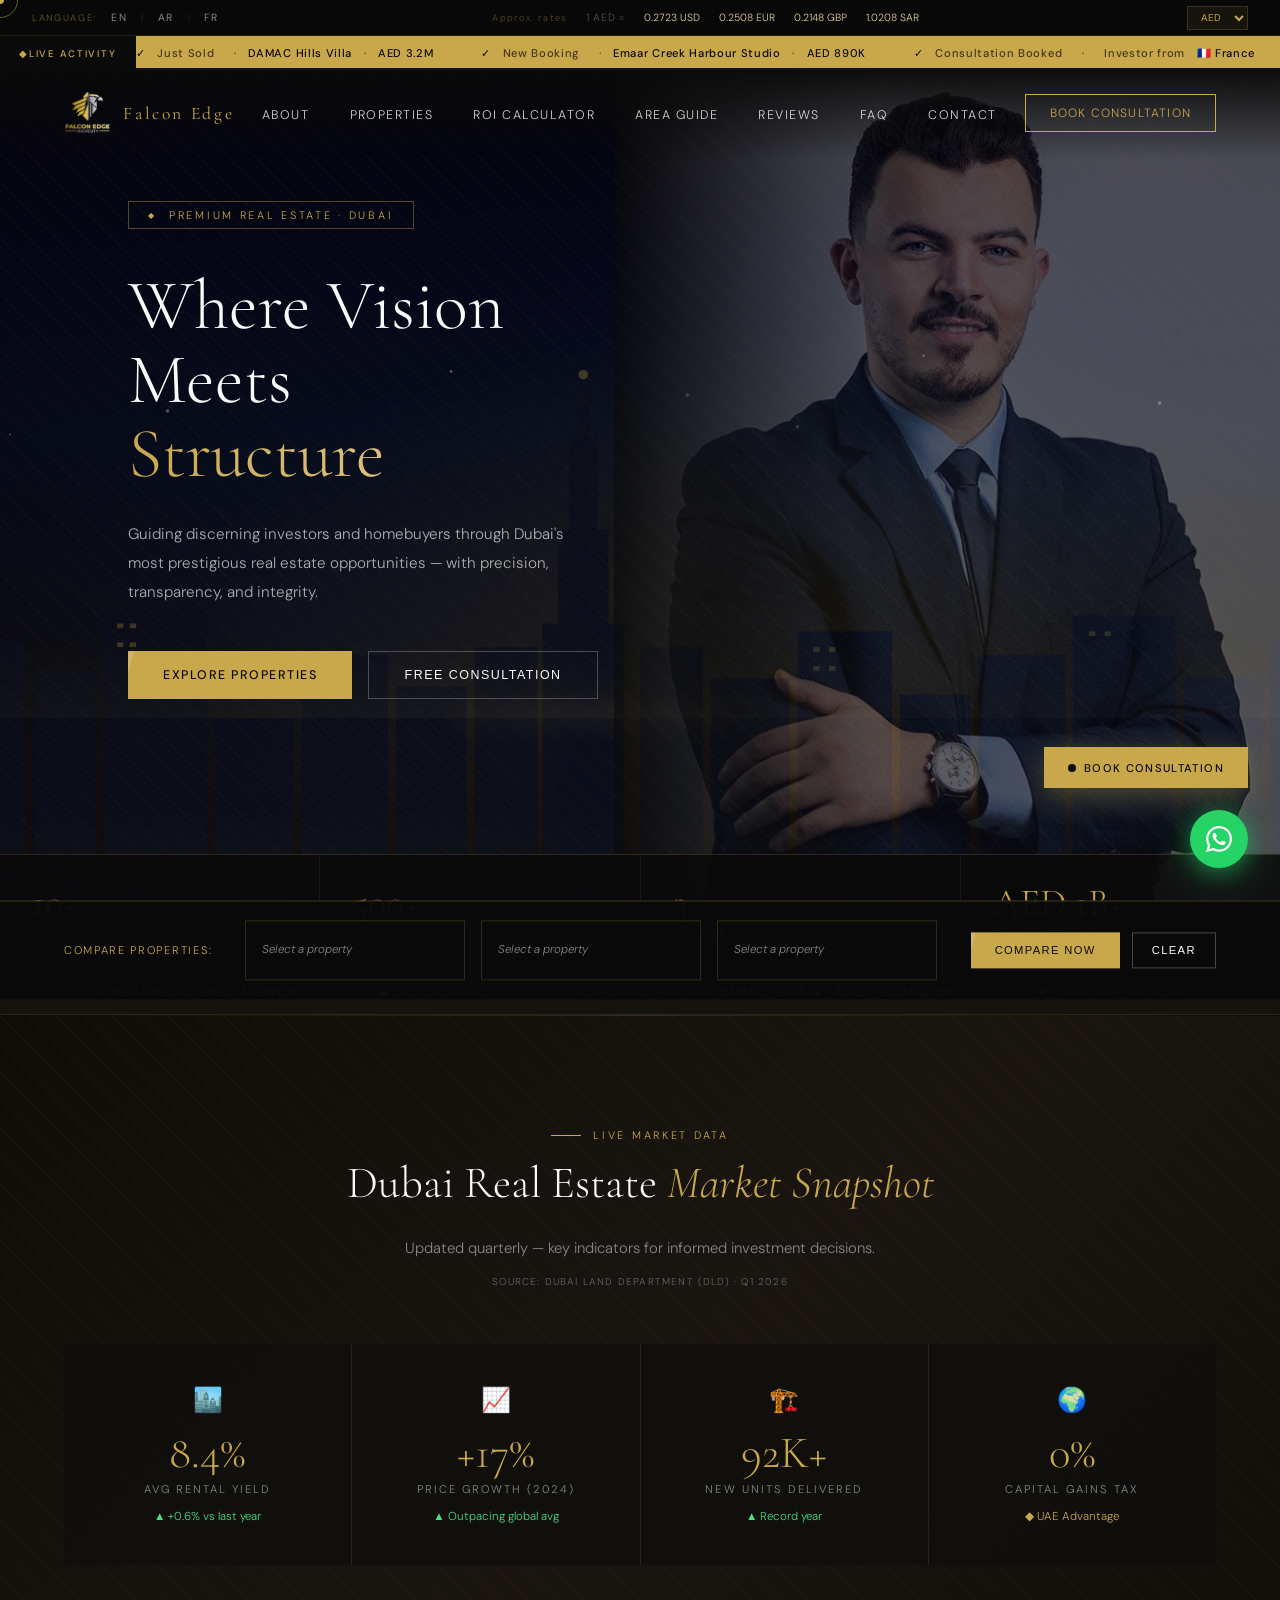
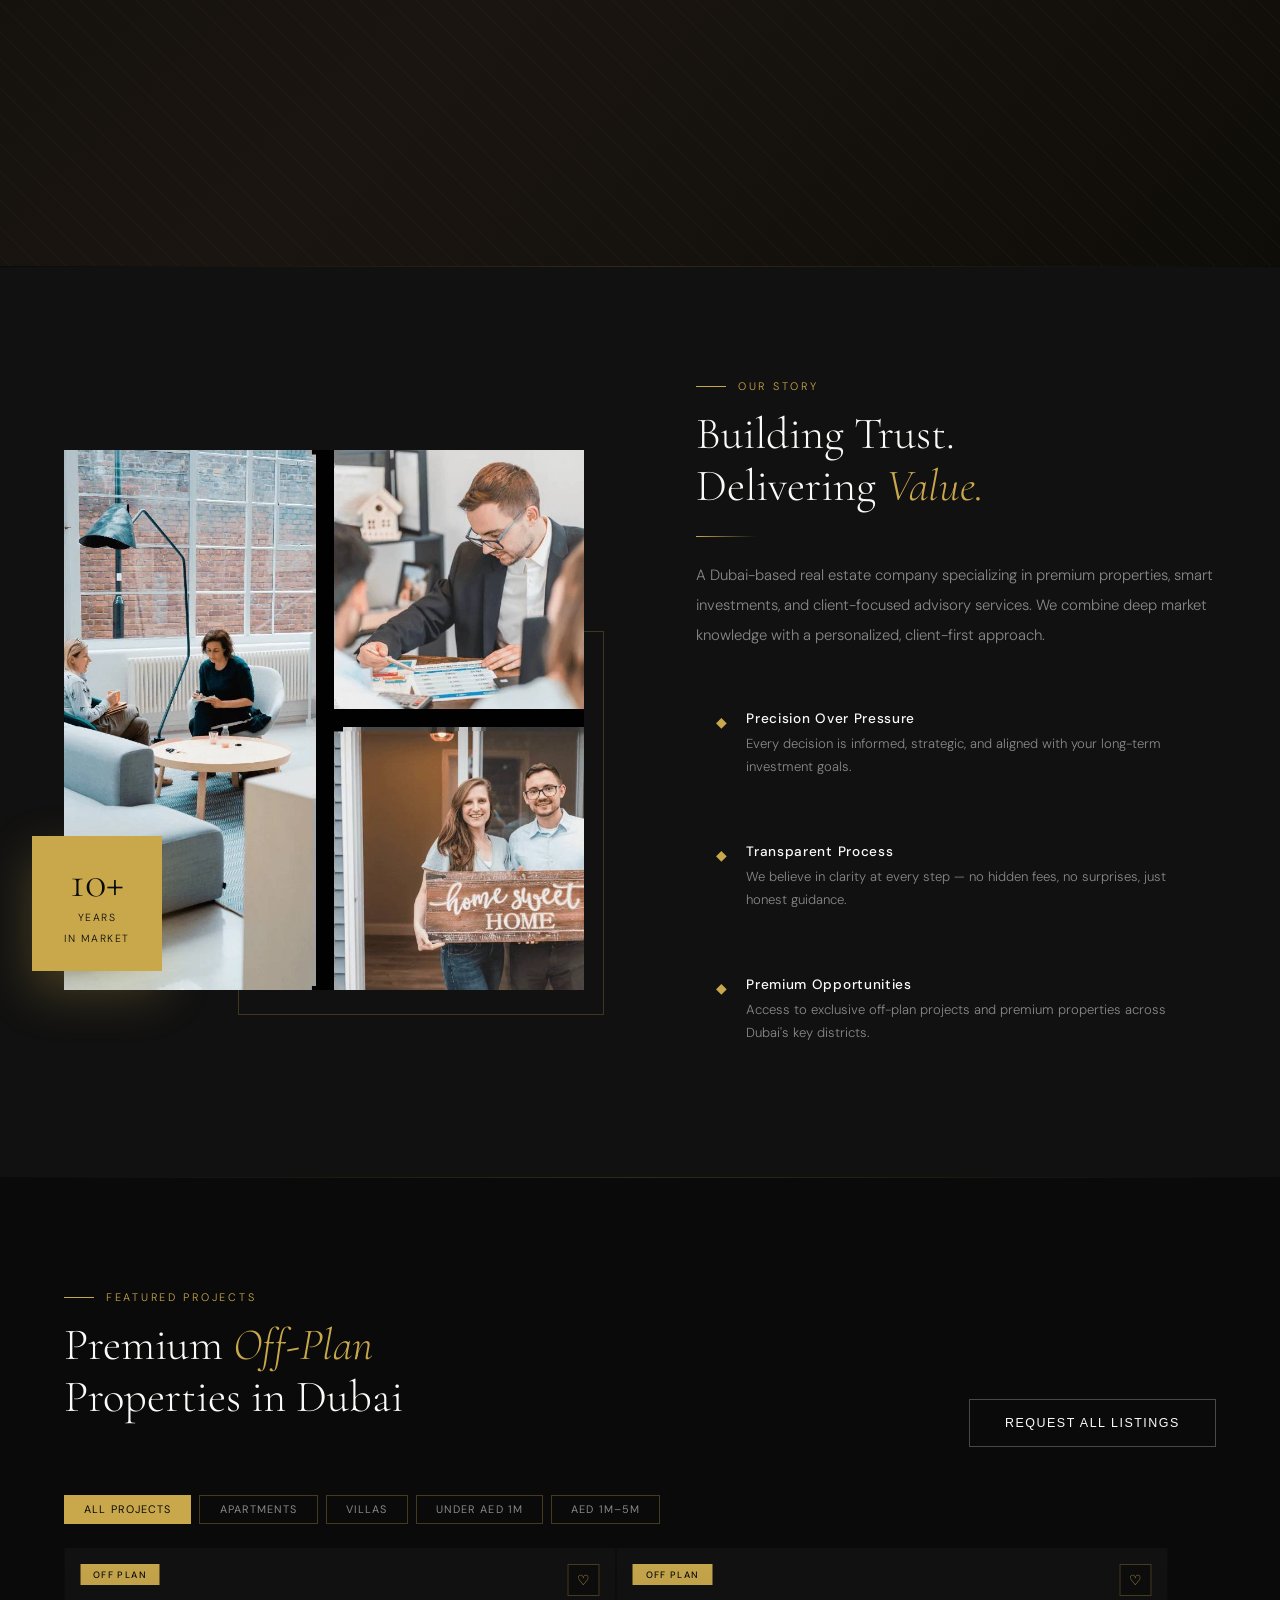
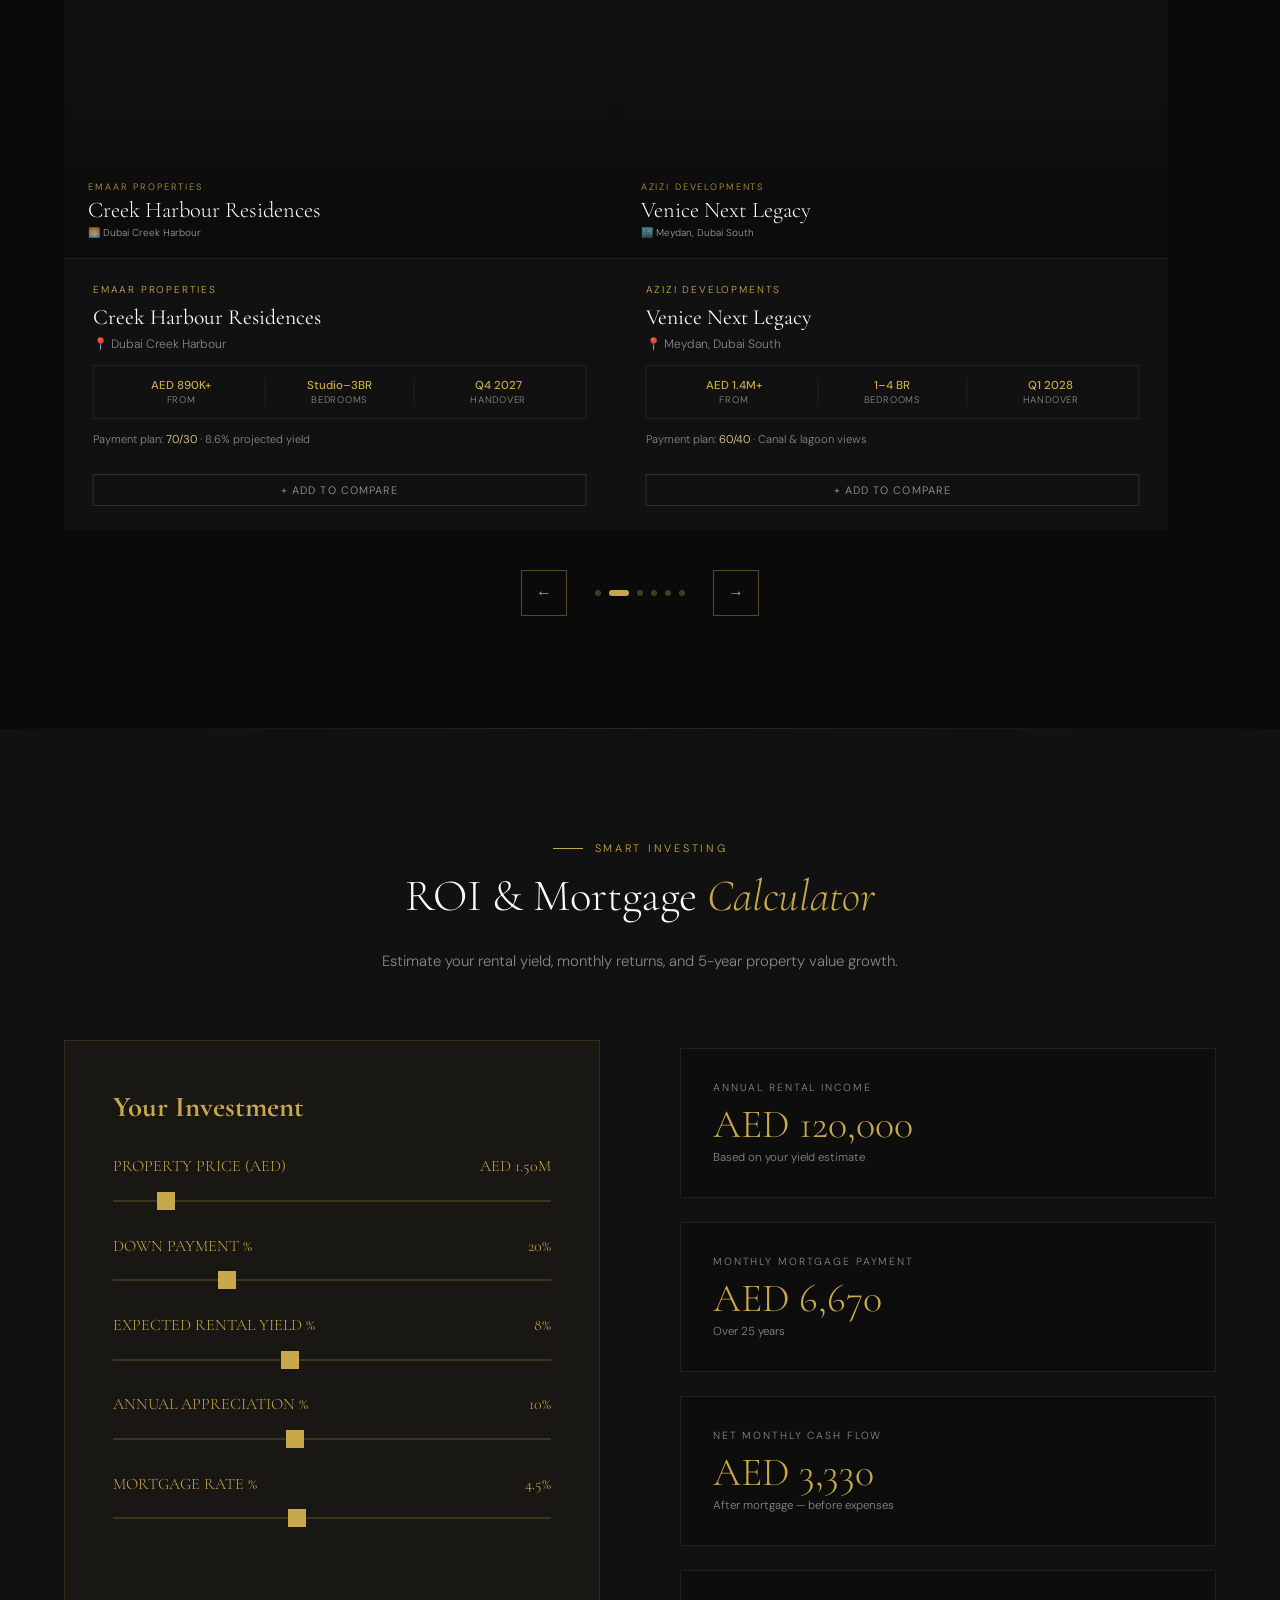
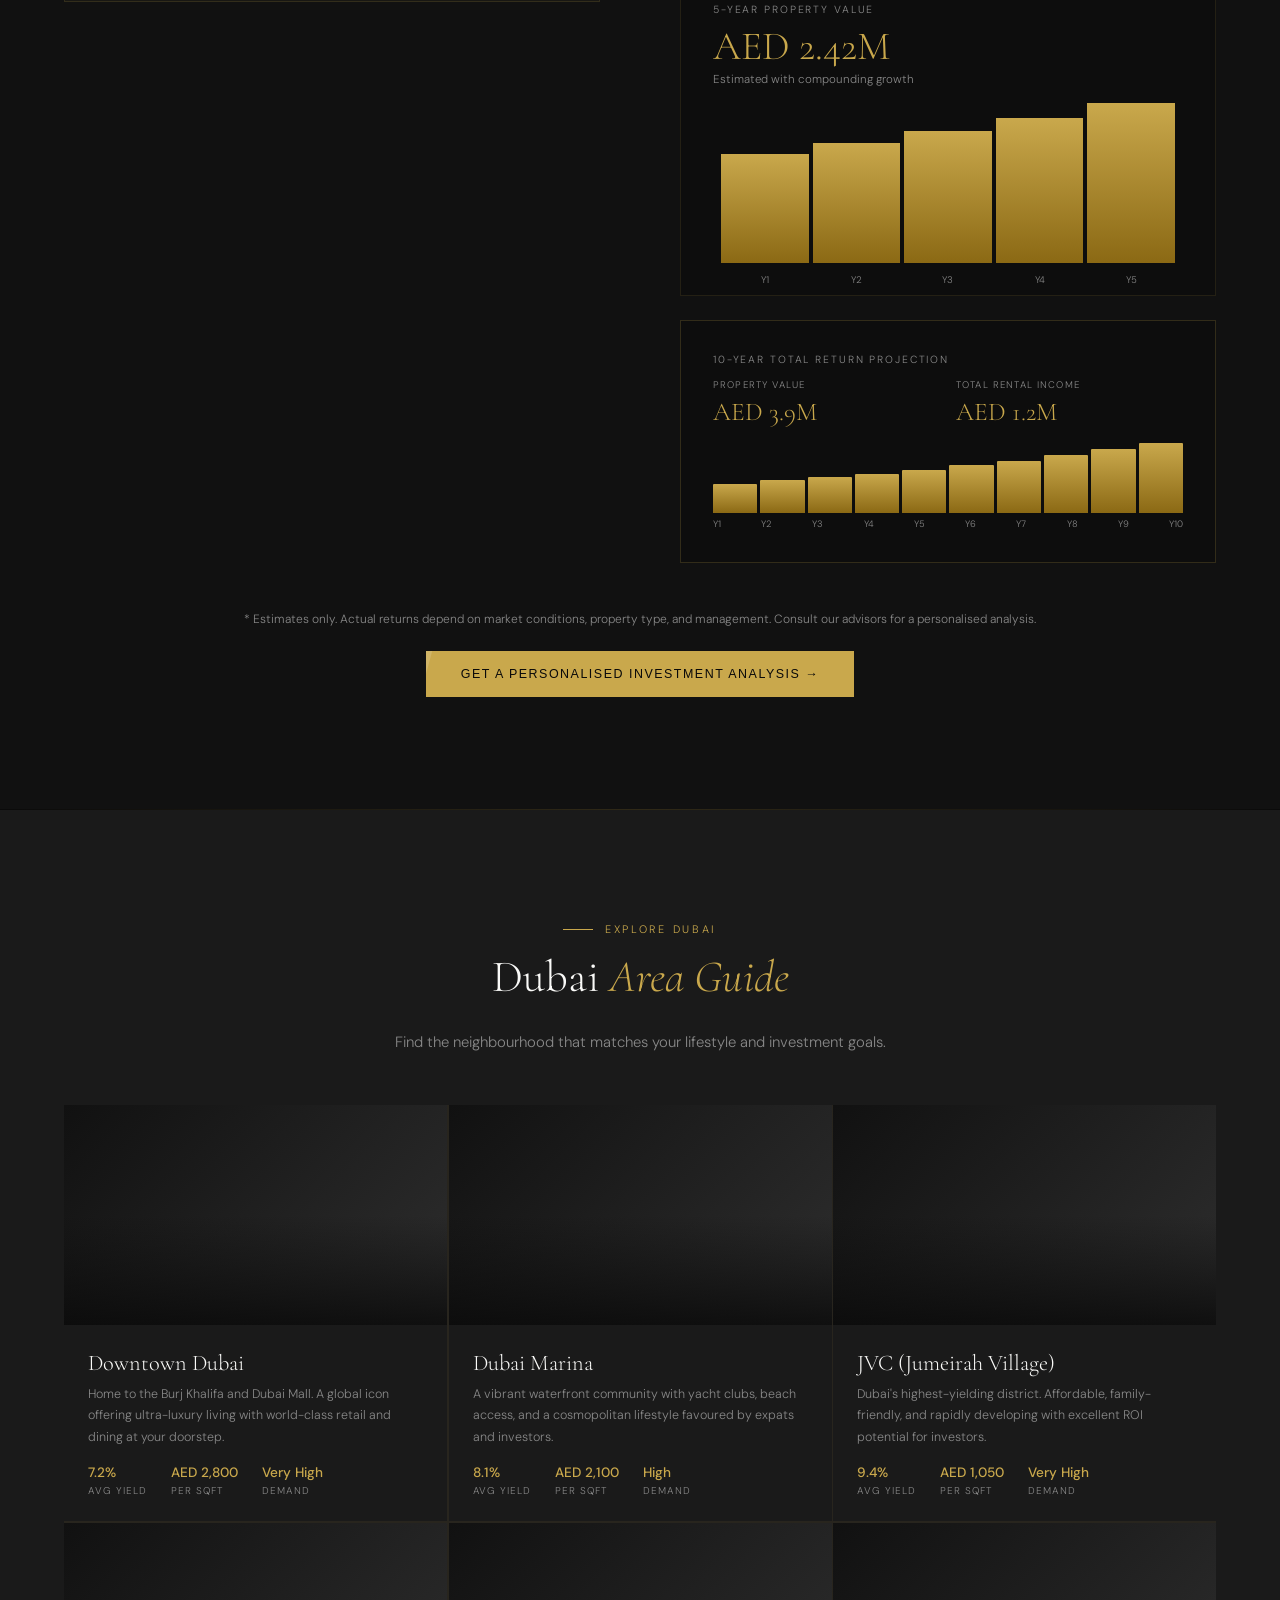
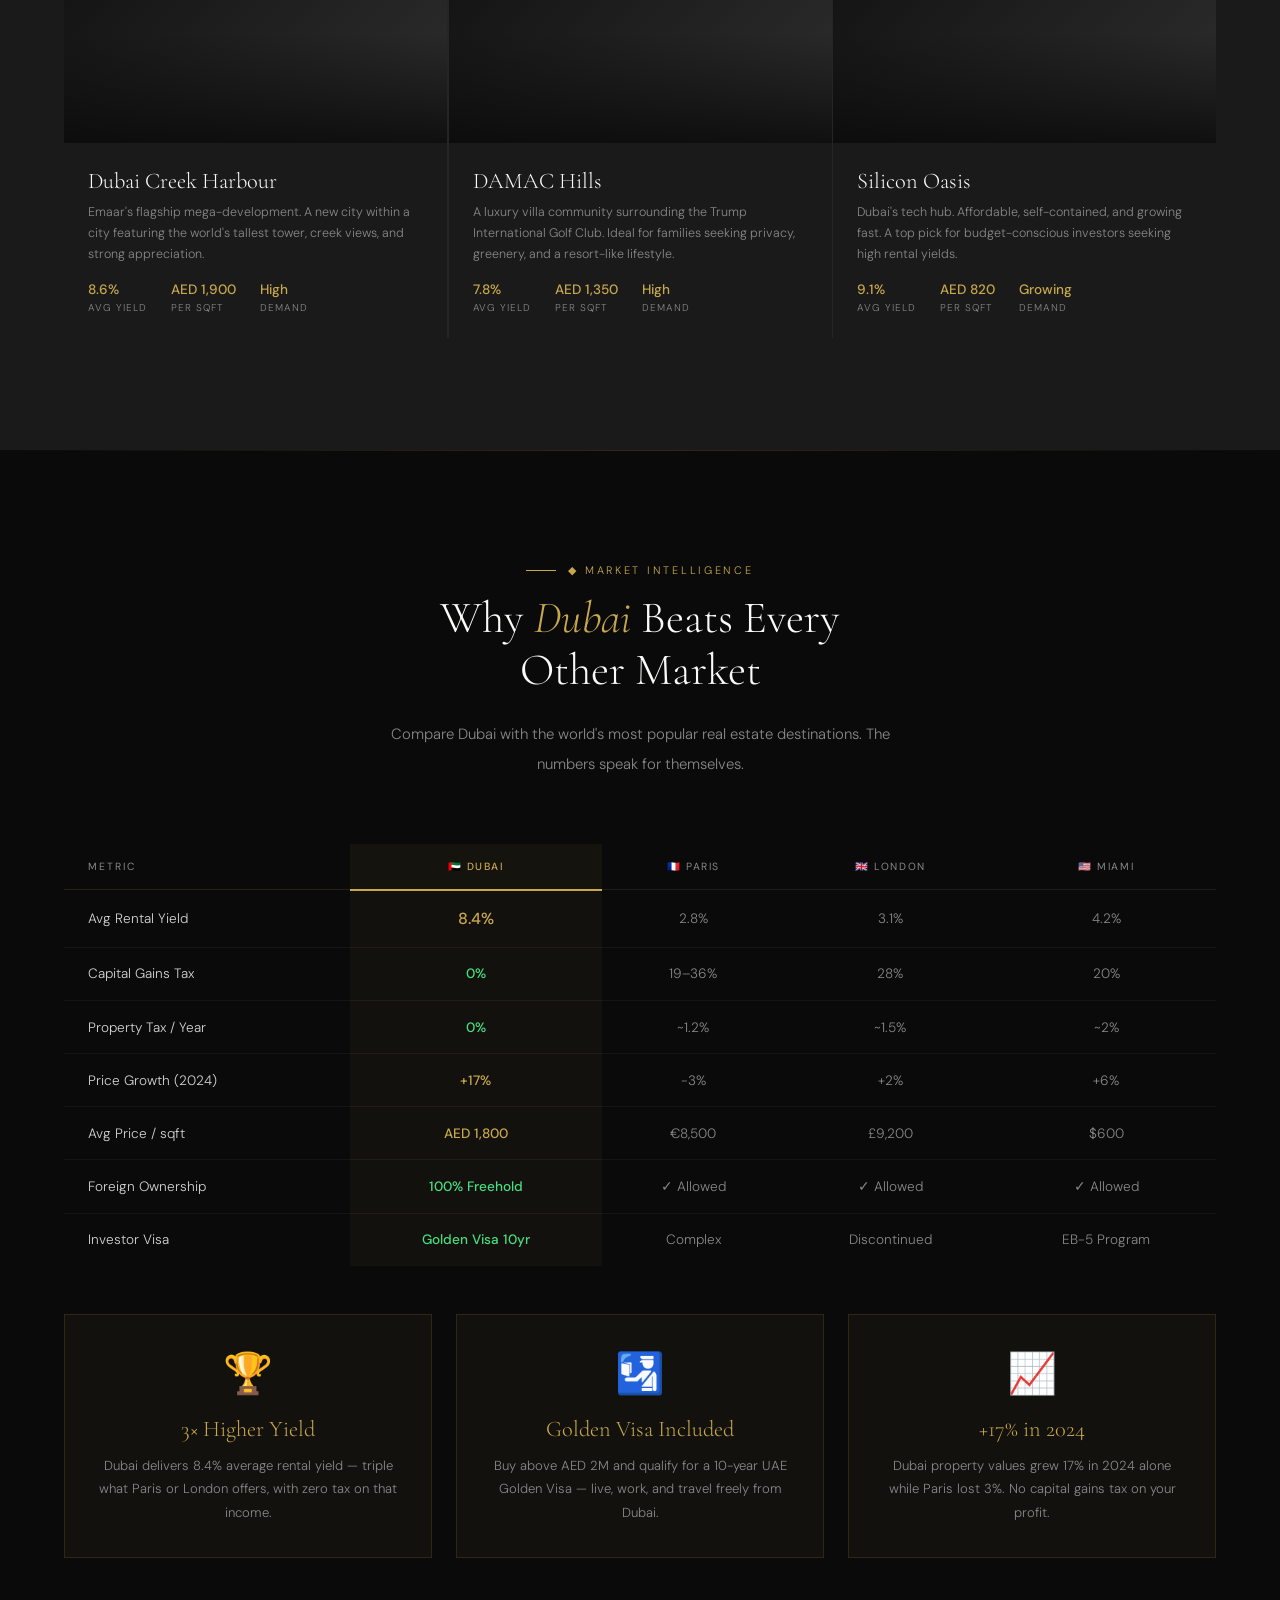
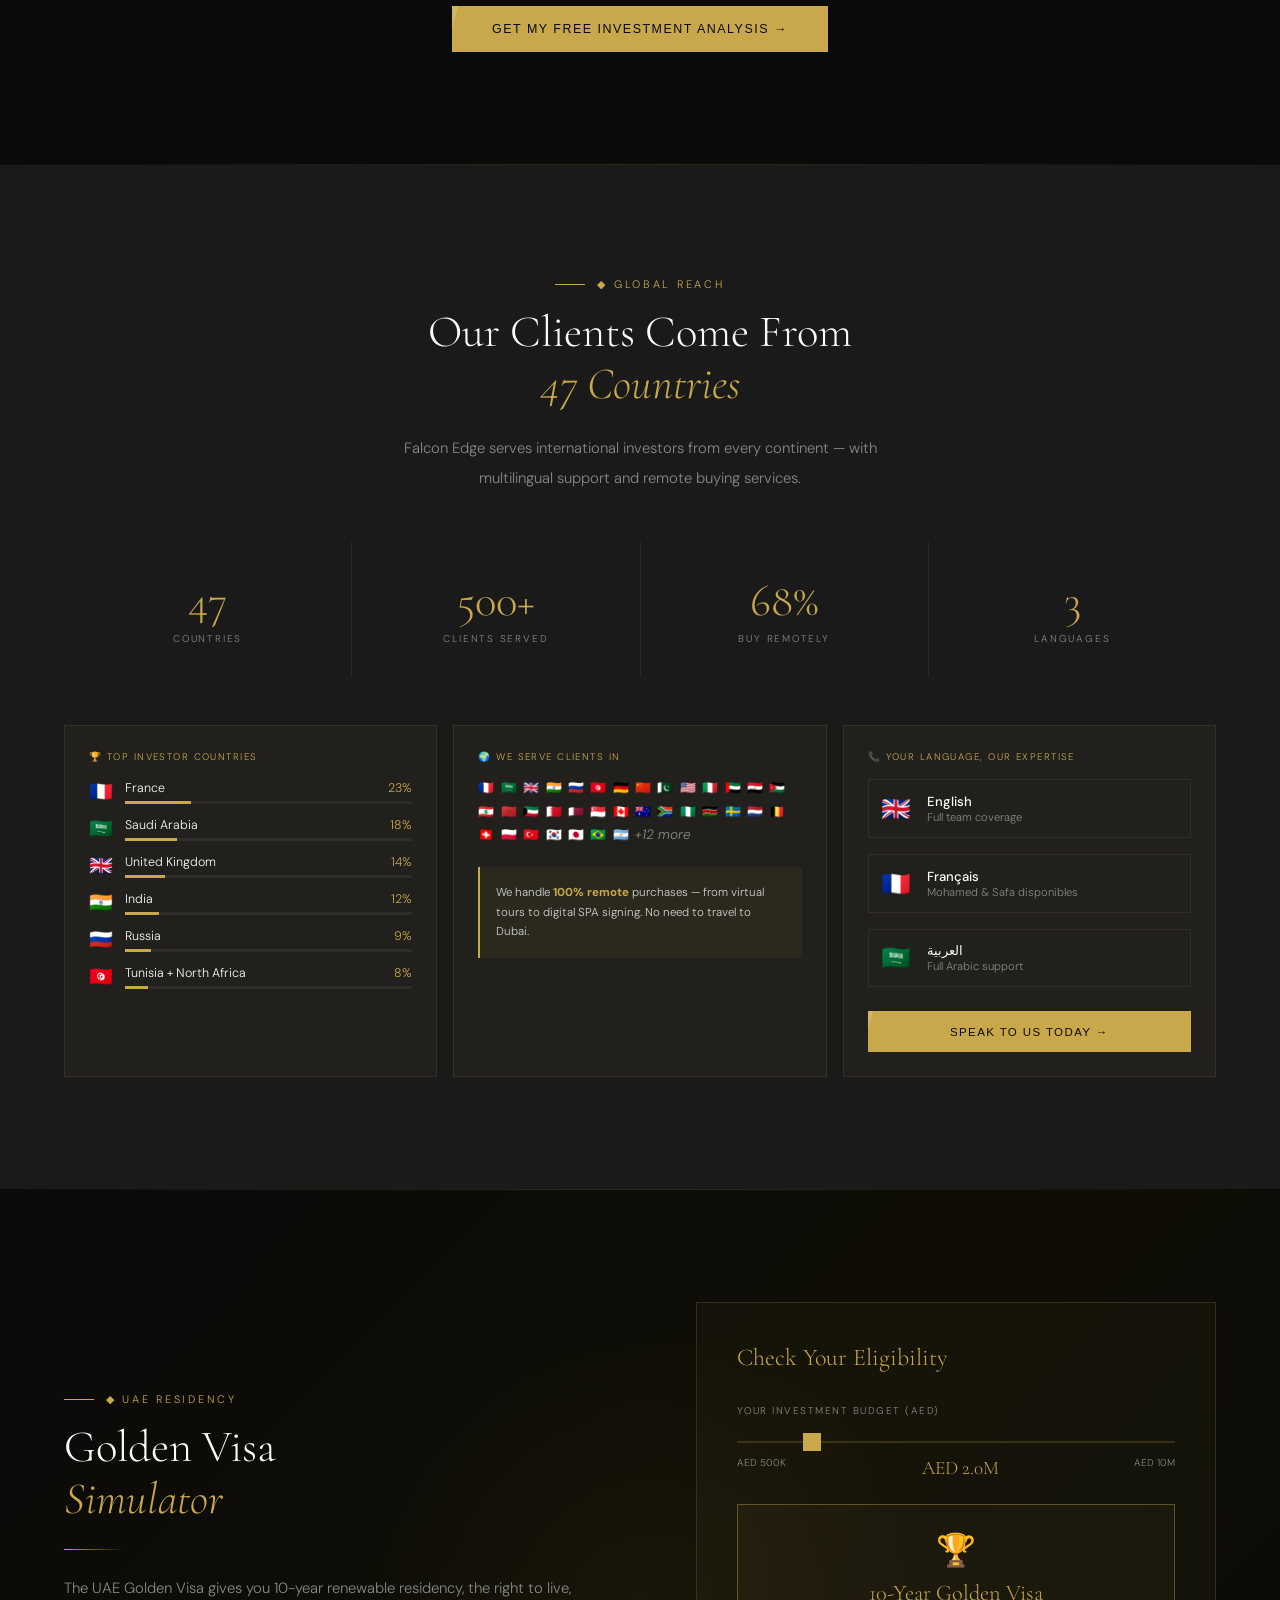
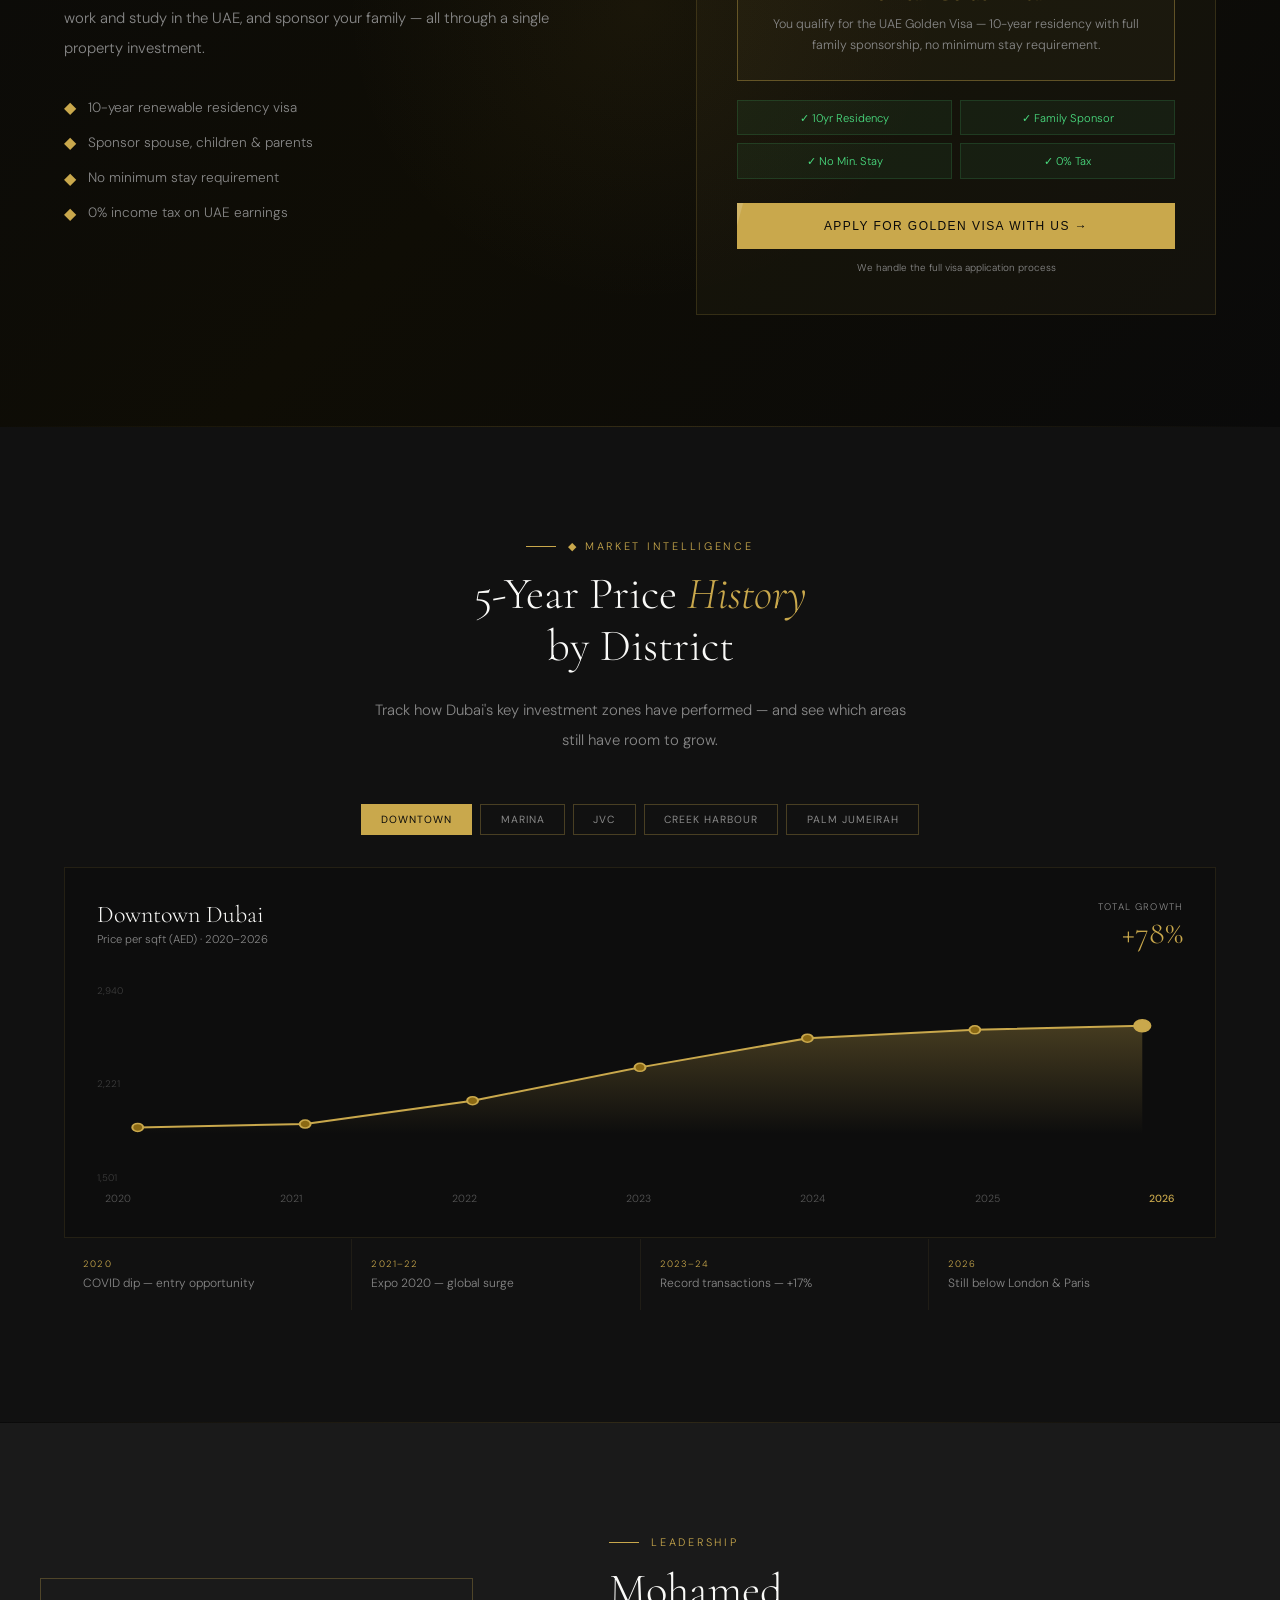
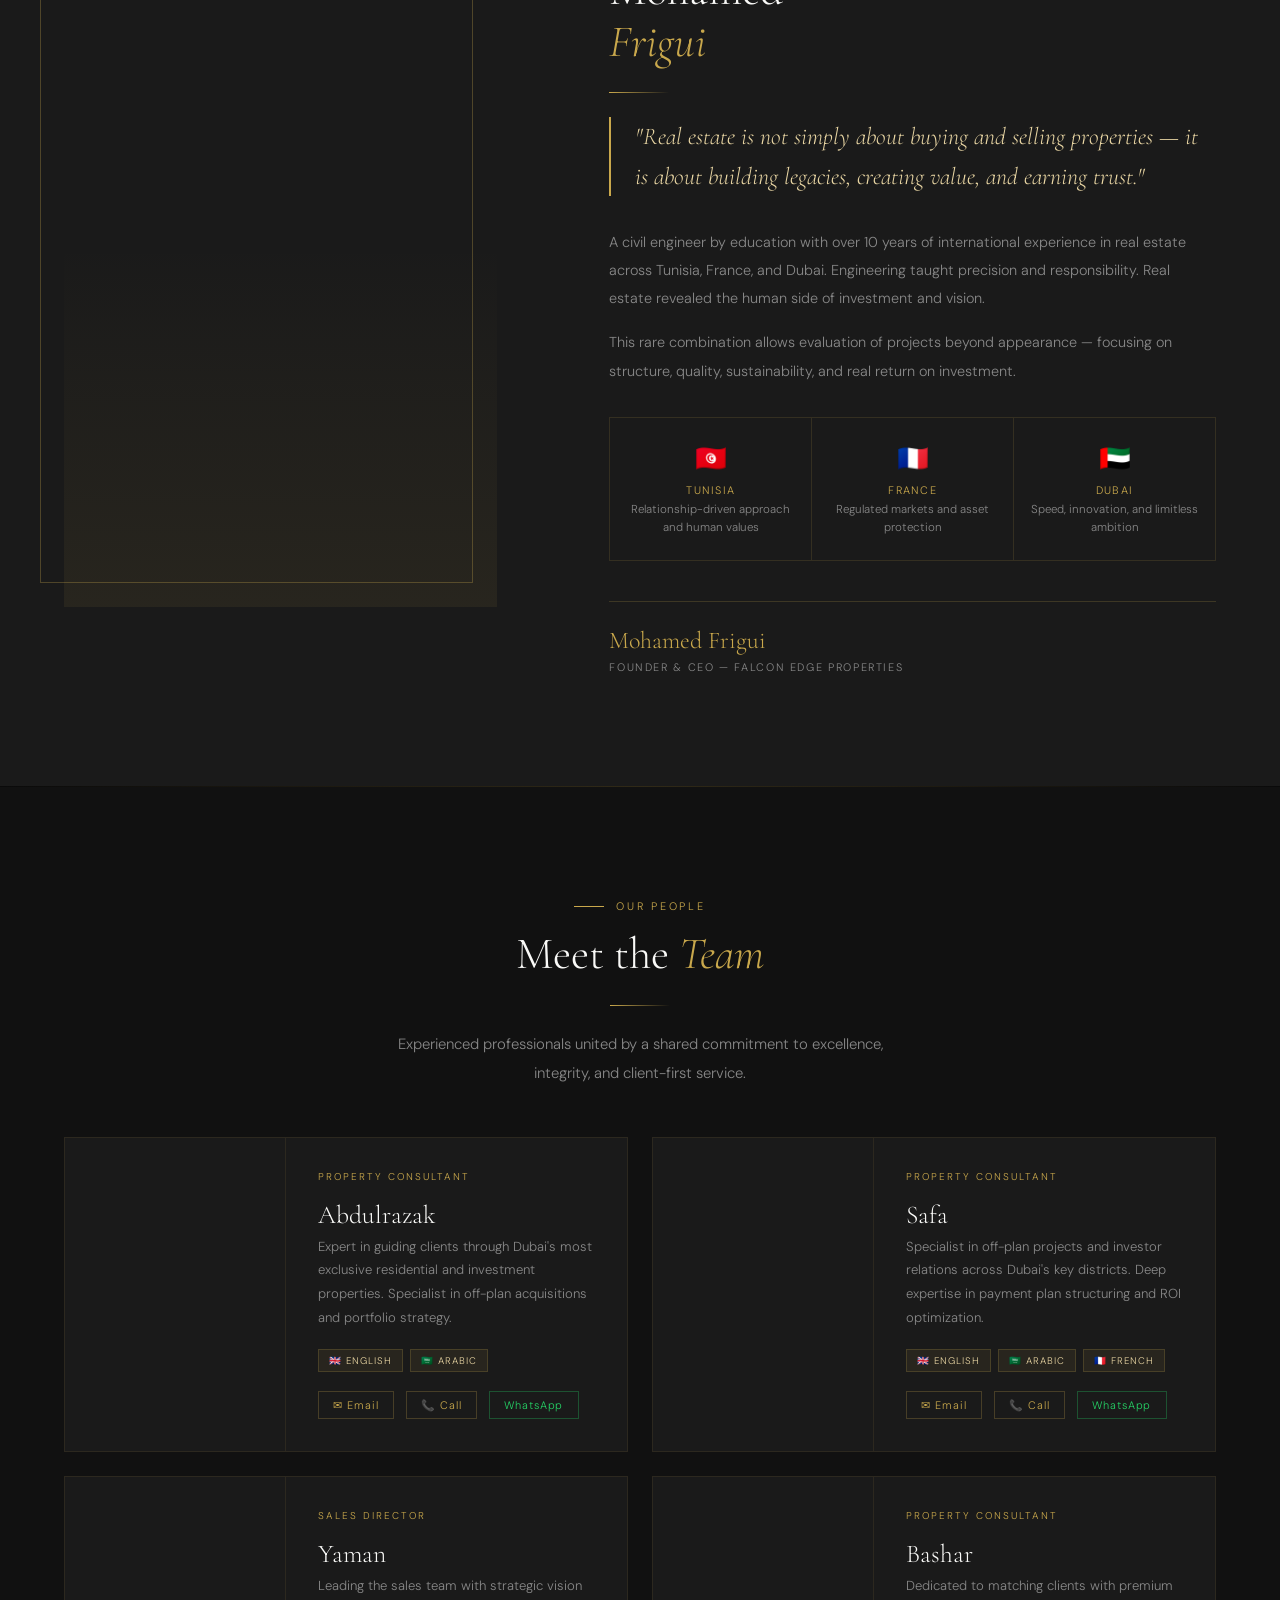
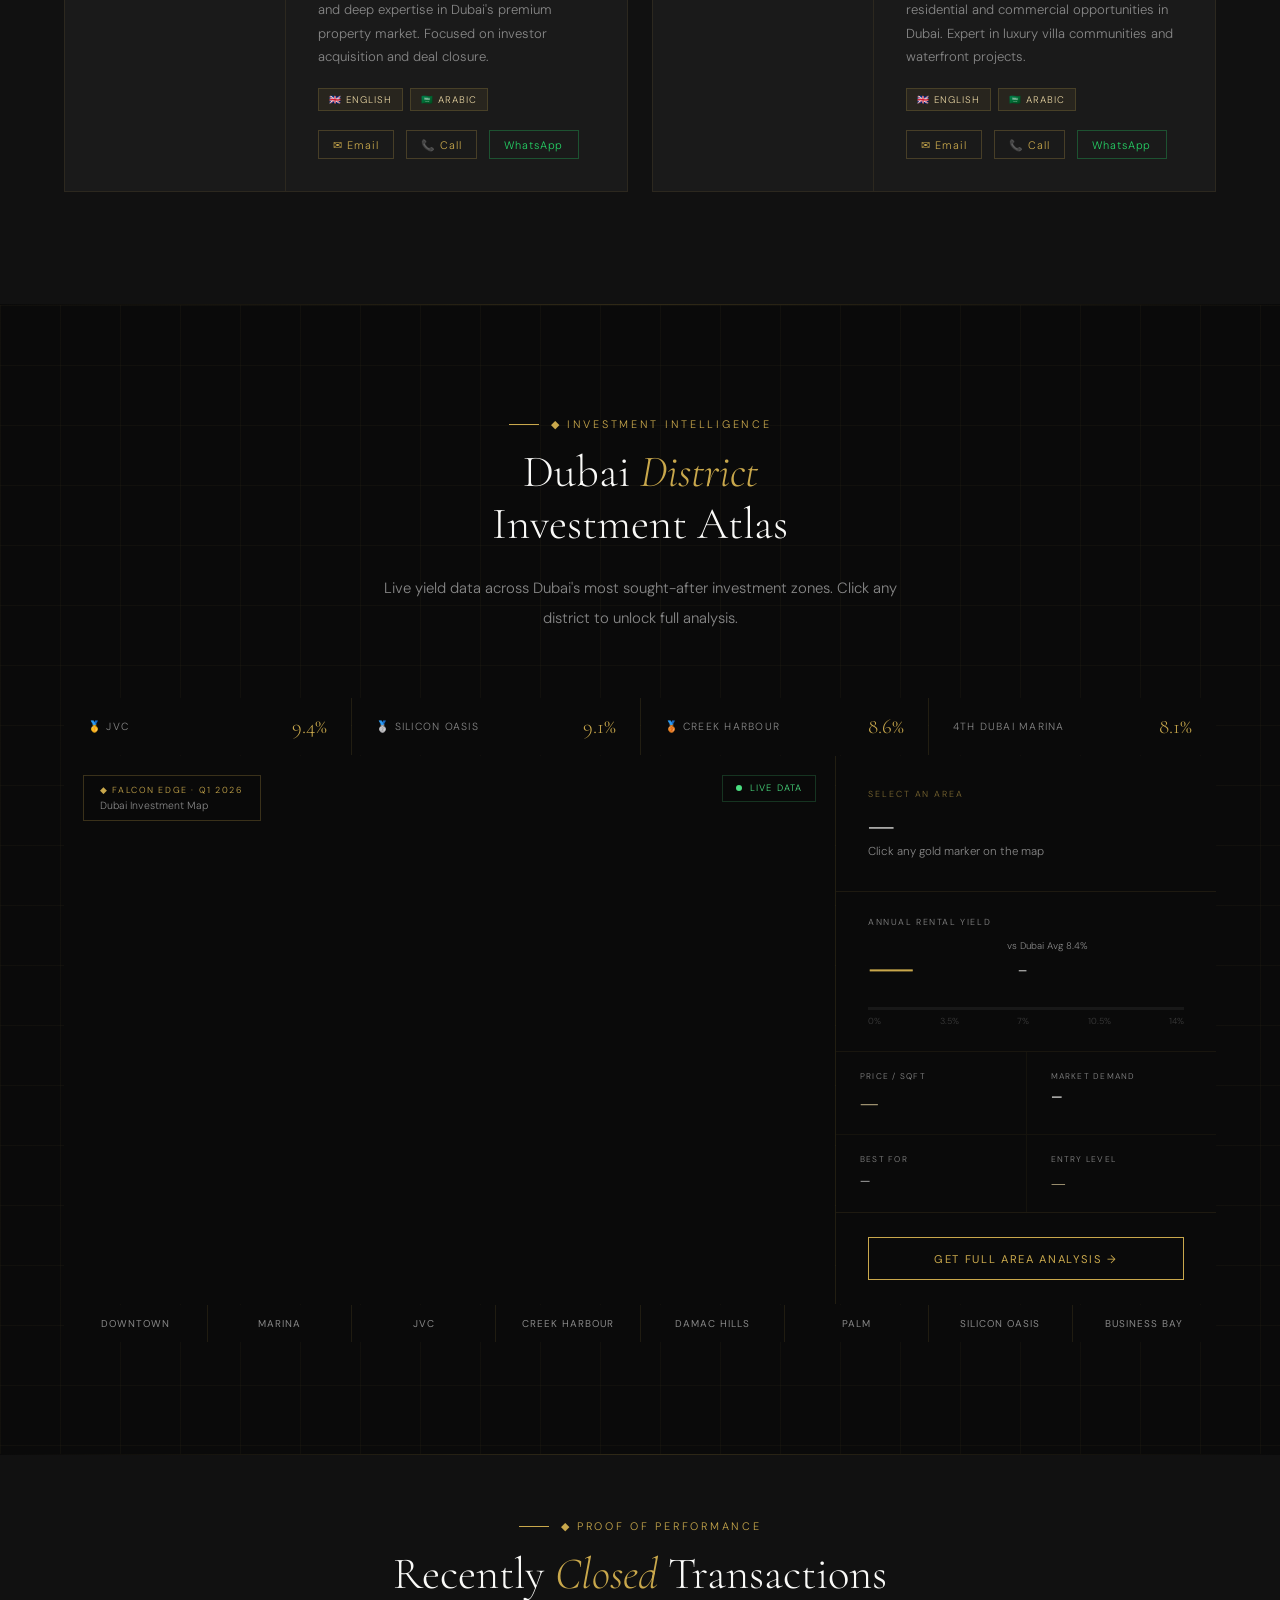
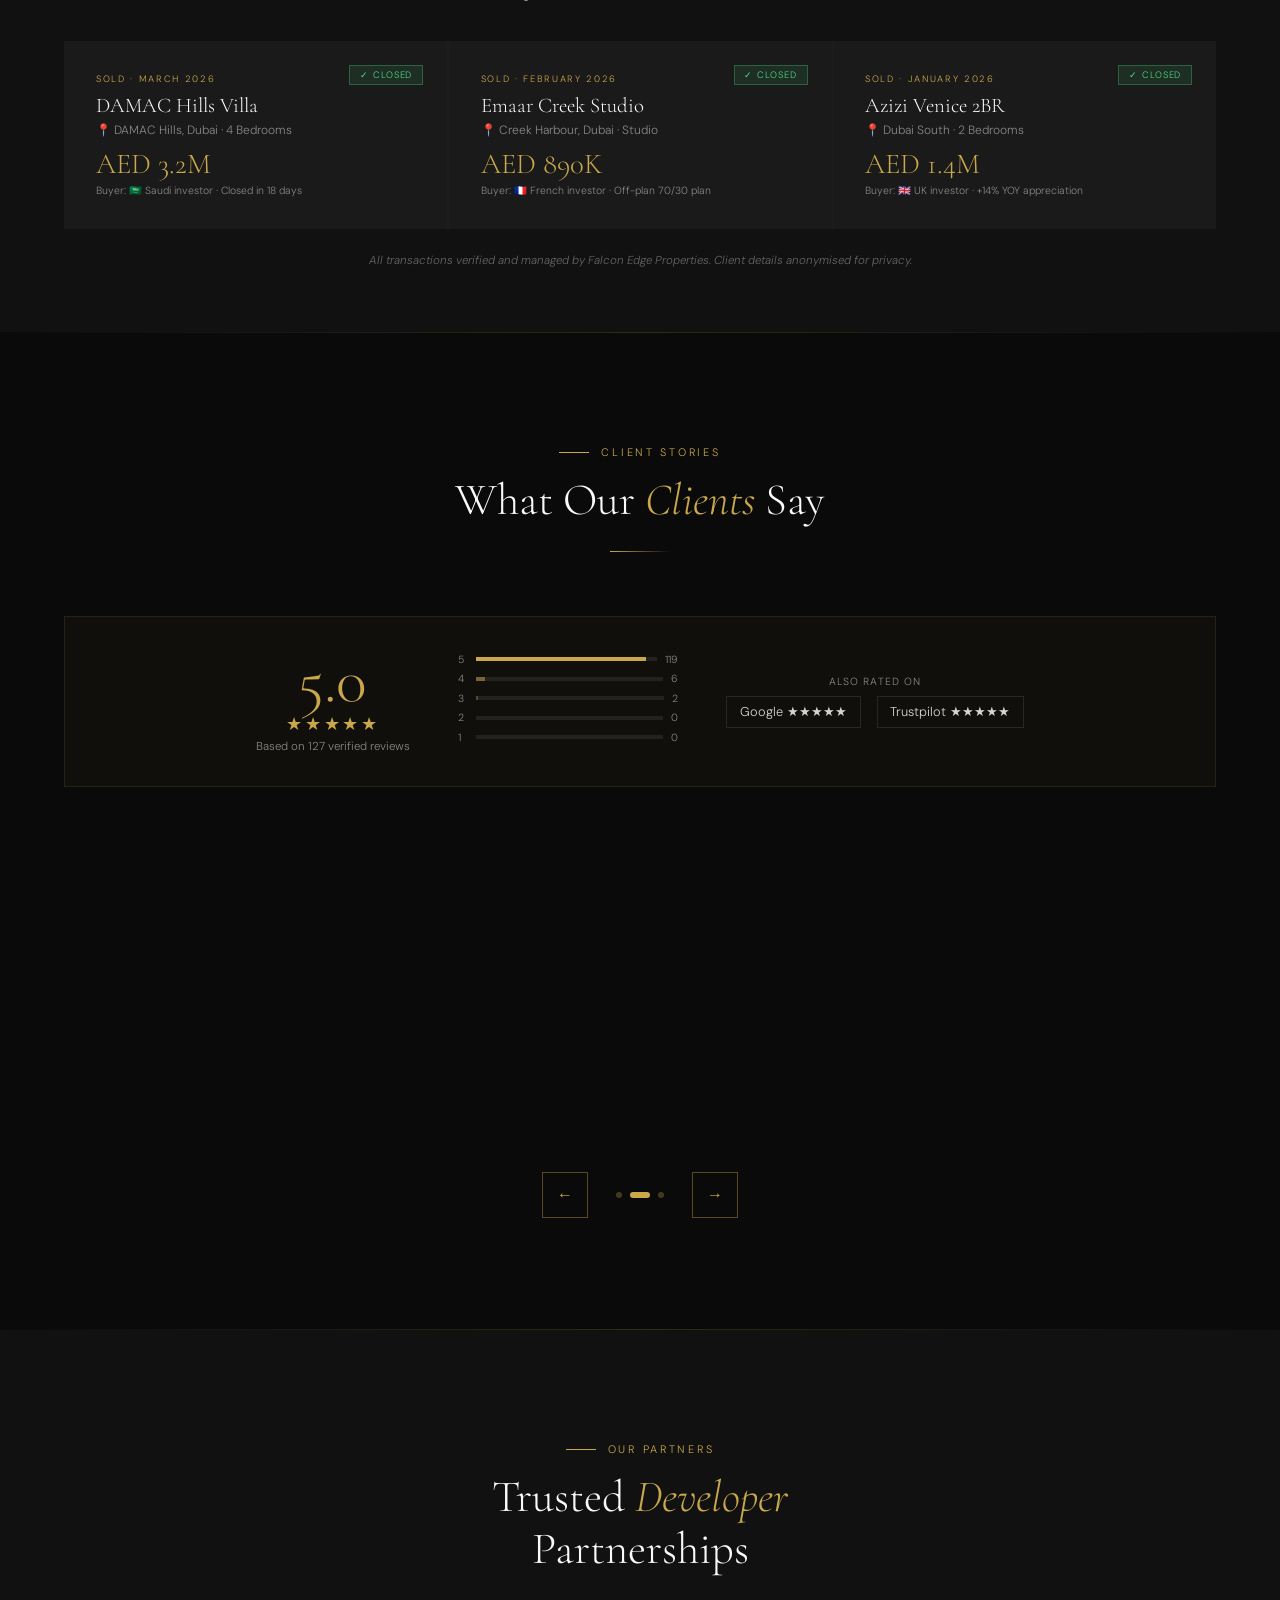
==== commit 1a4f66b3: "Update index.html" ====
--- a/index.html
+++ b/index.html
@@ -180,7 +180,7 @@
         .props-header { display: flex; justify-content: space-between; align-items: flex-end; margin-bottom: 3rem; }
         .slider-wrap { position: relative; overflow: hidden; }
         .slider-track { display: flex; gap: 1.5px; transition: transform 0.6s cubic-bezier(0.25,0.46,0.45,0.94); }
-        .prop-card { min-width: calc(33.333% - 1px); background: var(--off-black); overflow: hidden; cursor: pointer; position: relative; flex-shrink: 0; transition: transform 0.3s; }
+        .prop-card { scroll-snap-align: start; min-width: calc(33.333% - 1px); background: var(--off-black); overflow: hidden; cursor: pointer; position: relative; flex-shrink: 0; transition: transform 0.3s; }
         .prop-card:hover { transform: translateY(-6px); }
         .prop-card:hover .prop-img img { transform: scale(1.08); }
         .prop-card:hover .prop-overlay { opacity: 1; }
@@ -510,7 +510,7 @@
             .about-img-wrap img { height: 320px; }
             .about-img-badge { left: 0; bottom: 1rem; }
             .props-header { flex-direction: column; align-items: flex-start; gap: 1rem; }
-            .prop-card { min-width: calc(88% - 1px); }
+            .prop-card { scroll-snap-align: start; min-width: calc(88% - 1px); }
             .prop-img { height: 220px; }
             .calc-grid { grid-template-columns: 1fr; gap: 2.5rem; }
             .calc-form { padding: 2rem; }
@@ -1010,8 +1010,8 @@
             .hero-stats { grid-template-columns: repeat(2, 1fr) !important; }
 
             /* Properties */
-            .prop-slider { gap: 1rem; }
-            .prop-card { min-width: 85vw; }
+            .prop-slider { -webkit-overflow-scrolling: touch; scroll-snap-type: x mandatory; gap: 1rem; }
+            .prop-card { scroll-snap-align: start; min-width: 85vw; }
 
             /* Team cards */
             .team-card { grid-template-columns: 1fr !important; }
@@ -1068,6 +1068,742 @@
         @media (max-width: 600px) { #top-bar { display: none; } }
 
 
+
+        /* ── GPU ACCELERATION & PAINT OPTIMIZATION ── */
+        * { box-sizing: border-box; }
+
+        /* Use transform instead of top/left for animated elements */
+        .navbar, .book-float, .whatsapp-float, #mobile-nav {
+            transform: translateZ(0);
+            will-change: transform;
+        }
+
+        /* Promote heavy sections to their own layer */
+        .hero, #dubai-map, .prop-slider { -webkit-overflow-scrolling: touch; scroll-snap-type: x mandatory;
+            transform: translateZ(0);
+            isolation: isolate;
+        }
+
+        /* Smooth scrolling */
+        html {
+            scroll-behavior: smooth;
+            -webkit-text-size-adjust: 100%;
+            text-rendering: optimizeSpeed;
+            -webkit-font-smoothing: antialiased;
+            -moz-osx-font-smoothing: grayscale;
+        }
+
+        /* Contain layout reflows to sections */
+        section {
+            contain: layout style;
+        }
+
+        /* Fade-in reveal — use opacity+transform only (GPU composited) */
+        .reveal, .reveal-left, .reveal-right {
+            opacity: 0;
+            transform: translateY(24px);
+            transition: opacity 0.6s cubic-bezier(0.22,1,0.36,1),
+            transform 0.6s cubic-bezier(0.22,1,0.36,1);
+        }
+        .reveal-left { transform: translateX(-24px); }
+        .reveal-right { transform: translateX(24px); }
+        .reveal.visible, .reveal-left.visible, .reveal-right.visible {
+            opacity: 1;
+            transform: translate(0);
+        }
+
+        /* Staggered card animations — GPU only */
+        .prop-card, .area-card, .team-card, .snap-card,
+        .testi-card, .faq-item, .value-item {
+            opacity: 0;
+            transform: translateY(20px);
+            transition: opacity 0.5s cubic-bezier(0.22,1,0.36,1),
+            transform 0.5s cubic-bezier(0.22,1,0.36,1);
+        }
+        .prop-card.visible, .area-card.visible, .team-card.visible,
+        .snap-card.visible, .testi-card.visible, .faq-item.visible,
+        .value-item.visible {
+            opacity: 1;
+            transform: translateY(0);
+        }
+
+        /* Image rendering */
+        img {
+            image-rendering: auto;
+            content-visibility: auto;
+        }
+
+        /* Hover transitions — short and GPU only */
+        .prop-card:hover, .area-card:hover, .team-card:hover {
+            transform: translateY(-4px);
+            transition: transform 0.25s cubic-bezier(0.22,1,0.36,1);
+        }
+        .btn-primary, .btn-outline {
+            transition: transform 0.2s ease, background 0.2s ease, color 0.2s ease;
+        }
+        .btn-primary:hover { transform: translateY(-2px); }
+
+        /* Nav links */
+        .nav-link { transition: color 0.15s ease; }
+
+        /* Ticker — use CSS animation (GPU) */
+        .ticker-track {
+            animation: tickerMove 40s linear infinite;
+            will-change: transform;
+        }
+        @keyframes tickerMove {
+            0% { transform: translateX(0); }
+            100% { transform: translateX(-50%); }
+        }
+
+        /* Progress bar */
+        #scrollProgress {
+            will-change: transform;
+            transform-origin: left;
+        }
+
+        /* Font loading optimization */
+        @font-face { font-display: swap; }
+
+        /* ════════════════════════════════════════════
+   COMPREHENSIVE MOBILE REDESIGN
+   ════════════════════════════════════════════ */
+
+        @media (max-width: 768px) {
+
+            /* ── BASE ── */
+            html { font-size: 15px; }
+            body { overflow-x: hidden; }
+            section { padding: 3.5rem 1.2rem !important; }
+            .section-title { font-size: clamp(1.7rem, 7vw, 2.5rem) !important; line-height: 1.15 !important; }
+            .section-desc { font-size: 0.88rem !important; }
+            .section-tag { font-size: 0.6rem !important; }
+            .gold-divider { margin: 0; }
+
+            /* ── TOP BAR ── */
+            #top-bar { display: none !important; }
+
+            /* ── NAVBAR ── */
+            .navbar { height: 58px !important; padding: 0 1rem !important; }
+            .nav-logo img { height: 34px !important; width: auto !important; }
+            .nav-logo-text { font-size: 0.9rem !important; }
+            .nav-links { display: none !important; }
+            .nav-book { display: none !important; }
+            .hamburger { display: flex !important; }
+
+            /* ── MOBILE MENU ── */
+            .mobile-menu { width: 100% !important; padding: 1.5rem !important; }
+            .mobile-menu a { font-size: 1rem !important; padding: 0.9rem 0 !important; }
+
+            /* ── TICKER ── */
+            .ticker-wrap { font-size: 0.65rem !important; padding: 0.4rem 0 !important; }
+
+            /* ── HERO ── */
+            .hero {
+                min-height: 100svh !important;
+                margin-top: 0 !important;
+                align-items: flex-end !important;
+                padding-bottom: 0 !important;
+            }
+            .hero-content {
+                padding: 2rem 1.2rem 200px !important;
+                max-width: 100% !important;
+                z-index: 3;
+            }
+            .hero-tag { font-size: 0.6rem !important; }
+            .hero-title { font-size: clamp(2.4rem, 10vw, 3.5rem) !important; line-height: 1.05 !important; }
+            .hero-sub { font-size: 0.85rem !important; line-height: 1.7 !important; margin-top: 1rem !important; }
+            .hero-btns {
+                flex-direction: column !important;
+                gap: 0.75rem !important;
+                margin-top: 1.5rem !important;
+            }
+            .hero-btns .btn-primary,
+            .hero-btns .btn-outline {
+                width: 100% !important;
+                text-align: center !important;
+                padding: 1rem !important;
+                font-size: 0.72rem !important;
+            }
+            .hero-img-side {
+                width: 100% !important;
+                opacity: 0.15 !important;
+            }
+            .hero-stats {
+                grid-template-columns: repeat(2,1fr) !important;
+                gap: 1px !important;
+            }
+            .stat-num { font-size: 1.8rem !important; }
+            .stat-label { font-size: 0.55rem !important; }
+
+            /* ── TRUST BAR ── */
+            #trustBar {
+                padding: 0.75rem 1rem !important;
+                gap: 0.8rem !important;
+                font-size: 0.55rem !important;
+                flex-wrap: wrap !important;
+                justify-content: center !important;
+            }
+            #trustBar span, #trustBar a { font-size: 0.55rem !important; letter-spacing: 0.1em !important; }
+
+            /* ── MARKET SNAPSHOT ── */
+            .snap-grid { grid-template-columns: repeat(2,1fr) !important; gap: 1px !important; }
+            .snap-card { padding: 1.2rem !important; }
+            .snap-val { font-size: 1.8rem !important; }
+
+            /* ── PROPERTIES ── */
+            .props-header { flex-direction: column !important; gap: 1rem !important; align-items: flex-start !important; }
+            .prop-slider { -webkit-overflow-scrolling: touch; scroll-snap-type: x mandatory;
+                display: flex !important;
+                flex-direction: column !important;
+                gap: 1.2rem !important;
+                overflow-x: unset !important;
+            }
+            .prop-card { scroll-snap-align: start;
+                min-width: unset !important;
+                width: 100% !important;
+            }
+            .prop-img { height: 220px !important; }
+            .prop-info { padding: 1rem !important; }
+            .prop-name { font-size: 1.1rem !important; }
+
+            /* Filter buttons */
+            [style*="prop-filter-btn"] { padding: 0.35rem 0.8rem !important; font-size: 0.6rem !important; }
+
+            /* ── ABOUT ── */
+            .about-grid { grid-template-columns: 1fr !important; gap: 2rem !important; }
+            .about-img { height: 280px !important; }
+            .values-grid { grid-template-columns: 1fr !important; gap: 0.75rem !important; }
+            .value-item { padding: 1.2rem !important; }
+
+            /* ── CALCULATOR ── */
+            .calc-grid { grid-template-columns: 1fr !important; gap: 1.5rem !important; }
+            .calc-left { padding: 1.5rem !important; }
+            .calc-results { grid-template-columns: 1fr !important; gap: 1px !important; }
+            .calc-result-card { padding: 1.2rem !important; }
+            .calc-result-val { font-size: 1.5rem !important; }
+            input[type=range] {
+                height: 4px !important;
+                cursor: pointer;
+                -webkit-tap-highlight-color: transparent;
+            }
+            input[type=range]::-webkit-slider-thumb {
+                width: 22px !important;
+                height: 22px !important;
+            }
+
+            /* ── AREA GUIDE ── */
+            .areas-grid { grid-template-columns: 1fr !important; gap: 1px !important; }
+            .area-card-img { height: 180px !important; }
+            .area-card-body { padding: 1.2rem !important; }
+            .area-card-name { font-size: 1.2rem !important; }
+            .area-stats { gap: 0.75rem !important; }
+
+            /* ── CEO SECTION ── */
+            .ceo-grid { grid-template-columns: 1fr !important; gap: 2rem !important; }
+            .ceo-photo { height: 320px !important; }
+
+            /* ── TEAM ── */
+            .team-grid { grid-template-columns: 1fr !important; gap: 1rem !important; }
+            .team-card { grid-template-columns: 1fr !important; }
+            .team-photo { height: 240px !important; }
+            .team-info { padding: 1.5rem !important; }
+            .team-name { font-size: 1.3rem !important; }
+            .team-langs { gap: 0.3rem !important; }
+
+            /* ── TESTIMONIALS ── */
+            .testi-grid { grid-template-columns: 1fr !important; }
+            .testi-card { padding: 1.5rem !important; }
+
+            /* ── DEVELOPERS ── */
+            .dev-grid { grid-template-columns: repeat(3,1fr) !important; gap: 0.75rem !important; }
+            .dev-logo-item { padding: 0.75rem !important; }
+
+            /* ── WHY DUBAI ── */
+            #why-dubai table { font-size: 0.7rem !important; }
+            #why-dubai th, #why-dubai td { padding: 0.6rem 0.5rem !important; }
+            /* Hide 2 columns on mobile */
+            #why-dubai th:nth-child(4), #why-dubai td:nth-child(4),
+            #why-dubai th:nth-child(5), #why-dubai td:nth-child(5) { display: none !important; }
+            #why-dubai [style*="grid-template-columns:repeat(3"] { grid-template-columns: 1fr !important; }
+
+            /* ── GOLDEN VISA ── */
+            #golden-visa [style*="grid-template-columns:1fr 1fr"] { grid-template-columns: 1fr !important; gap: 2rem !important; }
+            #golden-visa [style*="grid-template-columns:1fr 1fr"]:first-of-type { gap: 0 !important; }
+            .visa-slider-wrap { padding: 0 !important; }
+            #visa-benefits { grid-template-columns: 1fr 1fr !important; gap: 0.4rem !important; }
+
+            /* ── PRICE HISTORY ── */
+            #price-history [style*="grid-template-columns:repeat(4"] { grid-template-columns: repeat(2,1fr) !important; }
+            #chart-tabs { gap: 0.3rem !important; justify-content: flex-start !important; overflow-x: auto !important; padding-bottom: 0.5rem !important; flex-wrap: nowrap !important; }
+            .chart-tab { white-space: nowrap !important; padding: 0.4rem 0.7rem !important; font-size: 0.58rem !important; flex-shrink: 0 !important; }
+
+            /* ── MAP ── */
+            #dubai-map { height: 280px !important; }
+            #map [style*="grid-template-columns:1fr 380px"] { grid-template-columns: 1fr !important; }
+            #map [style*="grid-template-columns:repeat(4,1fr)"] { grid-template-columns: repeat(2,1fr) !important; }
+            #map-pills { flex-wrap: wrap !important; gap: 0.3rem !important; }
+            .map-pill { flex: none !important; min-width: auto !important; padding: 0.5rem 0.7rem !important; font-size: 0.58rem !important; }
+            #mp-stats-wrap { display: grid !important; grid-template-columns: 1fr 1fr !important; }
+
+            /* ── INVESTORS ── */
+            #investors [style*="grid-template-columns:repeat(4"] { grid-template-columns: repeat(2,1fr) !important; }
+            #investors [style*="grid-template-columns:repeat(3"] { grid-template-columns: 1fr !important; gap: 1.2rem !important; }
+
+            /* ── RECENTLY SOLD ── */
+            #sold [style*="grid-template-columns:repeat(3"] { grid-template-columns: 1fr !important; }
+
+            /* ── FAQ ── */
+            .faq-grid { grid-template-columns: 1fr !important; }
+            .faq-question { font-size: 0.85rem !important; padding: 1rem 1.2rem !important; }
+            .faq-answer { font-size: 0.82rem !important; padding: 0 1.2rem 1rem !important; }
+
+            /* ── CONTACT ── */
+            .contact-grid { grid-template-columns: 1fr !important; gap: 2rem !important; }
+            .contact-form { padding: 1.5rem !important; }
+            .form-row { grid-template-columns: 1fr !important; }
+            .form-submit { padding: 1rem !important; font-size: 0.75rem !important; }
+
+            /* ── FOOTER ── */
+            .footer-grid { grid-template-columns: 1fr !important; gap: 2rem !important; text-align: center !important; }
+            .footer-links { justify-content: center !important; }
+            .footer-bottom { flex-direction: column !important; gap: 0.75rem !important; text-align: center !important; }
+
+            /* ── POPUP ── */
+            .popup-box { width: 95vw !important; padding: 1.5rem !important; max-height: 92vh !important; overflow-y: auto !important; }
+            .popup-title { font-size: 1.5rem !important; }
+            .popup-input { padding: 0.9rem !important; font-size: 1rem !important; }
+            .time-slots, .day-slots { grid-template-columns: repeat(2,1fr) !important; gap: 0.5rem !important; }
+            .slot-btn { padding: 0.7rem 0.5rem !important; font-size: 0.7rem !important; }
+
+            /* ── COMPARE BAR ── */
+            .compare-bar { left: 1rem !important; right: 1rem !important; bottom: 72px !important; flex-direction: column !important; gap: 0.5rem !important; padding: 1rem !important; }
+
+            /* ── BOOK FLOAT ── */
+            .book-float { bottom: 72px !important; right: 1rem !important; }
+            .whatsapp-float { bottom: 72px !important; right: 5rem !important; }
+
+            /* ── MOBILE NAV ── */
+            #mobile-nav { display: grid !important; }
+            body { padding-bottom: 64px !important; }
+
+            /* ── TOUCH TARGETS ── */
+            button, a, input[type=range], select {
+                min-height: 44px;
+                cursor: pointer;
+                -webkit-tap-highlight-color: transparent;
+            }
+            .lang-btn, .tab, .chart-tab, .map-pill { min-height: 36px !important; }
+        }
+
+        /* ── Extra small phones ── */
+        @media (max-width: 380px) {
+            .hero-title { font-size: 2rem !important; }
+            .section-title { font-size: 1.6rem !important; }
+            .snap-grid { grid-template-columns: 1fr !important; }
+            .dev-grid { grid-template-columns: repeat(2,1fr) !important; }
+        }
+
+        /* ── MOBILE INTRO FIX ── */
+        @media (max-width: 768px) {
+            .intro-corner.tl { top: 20px; left: 20px; }
+            .intro-corner.tr { top: 20px; right: 20px; }
+            .intro-corner.bl { bottom: 20px; left: 20px; }
+            .intro-corner.br { bottom: 20px; right: 20px; }
+            .intro-corner { width: 36px; height: 36px; }
+
+            .intro-logo-img {
+                width: 90px !important;
+                /* Remove clip-path on mobile — just fade in */
+                clip-path: none !important;
+                opacity: 0;
+                animation: mobileFadeIn 0.8s ease 0.6s forwards !important;
+            }
+            @keyframes mobileFadeIn {
+                0%   { opacity: 0; transform: scale(0.9); }
+                100% { opacity: 1; transform: scale(1); }
+            }
+            .intro-brand {
+                font-size: 1.8rem !important;
+                opacity: 0;
+                animation: mobileFadeIn 0.8s ease 1s forwards !important;
+            }
+            .intro-tagline {
+                font-size: 0.65rem !important;
+                opacity: 0;
+                animation: mobileFadeIn 0.8s ease 1.1s forwards !important;
+            }
+            .intro-divider {
+                opacity: 0;
+                animation: mobileFadeIn 0.5s ease 1.2s forwards !important;
+            }
+            .intro-dots {
+                opacity: 0;
+                animation: mobileFadeIn 0.5s ease 1.3s forwards !important;
+            }
+            .intro-logo-glow {
+                display: none !important;
+            }
+            .intro-scan {
+                display: none !important;
+            }
+        }
+
+        /* ════════════════════════════════════════════════════════════
+   UNIVERSAL RESPONSIVE SYSTEM — All Devices & Screen Sizes
+   Breakpoints: 1200 | 1024 | 900 | 768 | 600 | 480 | 380 | 320
+   ════════════════════════════════════════════════════════════ */
+
+        /* ── LARGE DESKTOP (1200px+): already styled in base CSS ── */
+
+        /* ── MEDIUM DESKTOP / SMALL LAPTOP (900px – 1200px) ── */
+        @media (max-width: 1200px) and (min-width: 901px) {
+            section { padding: 5rem 3rem !important; }
+            .hero-content { padding: 0 3rem 160px !important; }
+            .calc-grid { gap: 2rem; }
+            .team-grid { grid-template-columns: 1fr 1fr !important; gap: 1.2rem !important; }
+        }
+
+        /* ── TABLET LANDSCAPE (768px – 900px) ── */
+        @media (max-width: 900px) {
+            html { font-size: 15px; }
+            body { overflow-x: hidden; padding-bottom: 64px; }
+            section { padding: 4rem 1.8rem !important; }
+
+            /* Top bar */
+            #top-bar { padding: 0 1rem; font-size: 0.6rem; }
+            #rates-center span:nth-child(4), #rates-center span:nth-child(5) { display: none; }
+
+            /* Navbar */
+            .navbar { padding: 0 1.2rem !important; height: 58px !important; }
+            .nav-logo img { height: 36px !important; width: auto !important; }
+            .nav-logo-text { font-size: 0.88rem !important; }
+            .nav-links, .nav-book { display: none !important; }
+            .hamburger { display: flex !important; }
+
+            /* Hero */
+            .hero { min-height: 100svh !important; margin-top: 0 !important; }
+            .hero-content { padding: 2rem 1.8rem 200px !important; max-width: 100% !important; }
+            .hero-title { font-size: clamp(2.2rem, 8vw, 3.5rem) !important; }
+            .hero-sub { font-size: 0.9rem !important; }
+            .hero-btns { flex-direction: column !important; gap: 0.8rem !important; }
+            .hero-btns .btn-primary, .hero-btns .btn-outline { width: 100% !important; text-align: center !important; }
+            .hero-img-side { width: 55% !important; opacity: 0.35 !important; }
+            .hero-stats { grid-template-columns: repeat(2,1fr) !important; }
+
+            /* Trust bar */
+            #trustBar { padding: 0.7rem 1rem !important; gap: 0.75rem !important; flex-wrap: wrap !important; }
+            #trustBar span, #trustBar a { font-size: 0.55rem !important; letter-spacing: 0.08em !important; }
+
+            /* Sections */
+            .section-title { font-size: clamp(1.8rem, 6vw, 2.8rem) !important; }
+            .section-desc { font-size: 0.88rem !important; }
+
+            /* Properties */
+            .props-header { flex-direction: column !important; gap: 1rem !important; }
+            .prop-slider { display: flex !important; flex-direction: column !important; gap: 1rem !important; overflow-x: unset !important; }
+            .prop-card { min-width: unset !important; width: 100% !important; }
+            .prop-img { height: 240px !important; }
+
+            /* About */
+            .about-grid { grid-template-columns: 1fr !important; gap: 2rem !important; }
+            .values-grid { grid-template-columns: repeat(2,1fr) !important; gap: 0.8rem !important; }
+
+            /* Calculator */
+            .calc-grid { grid-template-columns: 1fr !important; gap: 1.5rem !important; }
+            .calc-results { grid-template-columns: repeat(2,1fr) !important; }
+
+            /* Area guide */
+            .areas-grid { grid-template-columns: repeat(2,1fr) !important; }
+
+            /* CEO */
+            .ceo-grid { grid-template-columns: 1fr !important; gap: 2rem !important; }
+
+            /* Team */
+            .team-grid { grid-template-columns: 1fr !important; gap: 1rem !important; }
+            .team-card { grid-template-columns: 180px 1fr !important; }
+            .team-photo { height: 220px !important; }
+
+            /* Testimonials */
+            .testi-grid { grid-template-columns: 1fr 1fr !important; gap: 1rem !important; }
+
+            /* Developers */
+            .dev-grid { grid-template-columns: repeat(3,1fr) !important; }
+
+            /* Why Dubai */
+            #why-dubai [style*="repeat(3,1fr)"] { grid-template-columns: 1fr !important; gap: 1rem !important; }
+            #why-dubai th:nth-child(4), #why-dubai td:nth-child(4),
+            #why-dubai th:nth-child(5), #why-dubai td:nth-child(5) { display: none !important; }
+
+            /* Golden Visa */
+            #golden-visa [style*="1fr 1fr"] { grid-template-columns: 1fr !important; gap: 2rem !important; }
+
+            /* Price history */
+            #price-history [style*="repeat(4"] { grid-template-columns: repeat(2,1fr) !important; }
+            #chart-tabs { overflow-x: auto !important; flex-wrap: nowrap !important; padding-bottom: 0.4rem; }
+            .chart-tab { white-space: nowrap !important; flex-shrink: 0 !important; }
+
+            /* Map */
+            #dubai-map { height: 320px !important; }
+            #map [style*="1fr 380px"] { grid-template-columns: 1fr !important; }
+            #map [style*="repeat(4,1fr)"] { grid-template-columns: repeat(2,1fr) !important; }
+            #map-pills { flex-wrap: wrap !important; }
+
+            /* Investors */
+            #investors [style*="repeat(4"] { grid-template-columns: repeat(2,1fr) !important; }
+            #investors [style*="repeat(3"] { grid-template-columns: 1fr !important; gap: 1rem !important; }
+
+            /* Recently Sold */
+            #sold [style*="repeat(3"] { grid-template-columns: 1fr !important; }
+
+            /* FAQ */
+            .faq-grid { grid-template-columns: 1fr !important; }
+
+            /* Contact */
+            .contact-grid { grid-template-columns: 1fr !important; gap: 2rem !important; }
+            .form-row { grid-template-columns: 1fr !important; }
+
+            /* Footer */
+            .footer-grid { grid-template-columns: repeat(2,1fr) !important; gap: 1.5rem !important; }
+            .footer-bottom { flex-direction: column !important; gap: 0.75rem !important; text-align: center !important; }
+
+            /* Popup */
+            .popup-box { width: 90vw !important; padding: 2rem !important; max-height: 90vh !important; overflow-y: auto !important; }
+
+            /* Mobile nav */
+            #mobile-nav { display: grid !important; }
+
+            /* Intro screen */
+            .intro-corner.tl { top: 24px !important; left: 24px !important; }
+            .intro-corner.tr { top: 24px !important; right: 24px !important; }
+            .intro-corner.bl { bottom: 24px !important; left: 24px !important; }
+            .intro-corner.br { bottom: 24px !important; right: 24px !important; }
+            .intro-corner { width: 40px !important; height: 40px !important; }
+            .intro-logo-img { width: 100px !important; clip-path: none !important; opacity: 0; animation: mobileFadeIn 0.8s ease 0.5s forwards !important; }
+            .intro-brand { font-size: 2rem !important; opacity: 0; animation: mobileFadeIn 0.8s ease 0.9s forwards !important; }
+            .intro-tagline { font-size: 0.68rem !important; opacity: 0; animation: mobileFadeIn 0.8s ease 1.05s forwards !important; }
+            .intro-divider, .intro-dots { opacity: 0; animation: mobileFadeIn 0.5s ease 1.2s forwards !important; }
+            .intro-logo-glow, .intro-scan { display: none !important; }
+        }
+
+        /* ── TABLET PORTRAIT / LARGE PHONE (600px – 768px) ── */
+        @media (max-width: 768px) {
+            section { padding: 3.5rem 1.4rem !important; }
+            .hero-content { padding: 2rem 1.4rem 190px !important; }
+            .hero-title { font-size: clamp(2rem, 9vw, 3rem) !important; }
+            .hero-img-side { opacity: 0.2 !important; }
+            .hero-stats { grid-template-columns: repeat(2,1fr) !important; }
+
+            /* Team — single column with stacked photo/info */
+            .team-card { grid-template-columns: 1fr !important; }
+            .team-photo { height: 260px !important; }
+
+            /* Testimonials */
+            .testi-grid { grid-template-columns: 1fr !important; }
+
+            /* Developers */
+            .dev-grid { grid-template-columns: repeat(4,1fr) !important; }
+
+            /* Why Dubai */
+            #why-dubai table { font-size: 0.72rem !important; }
+            #why-dubai th, #why-dubai td { padding: 0.6rem 0.5rem !important; }
+            #why-dubai th:nth-child(3), #why-dubai td:nth-child(3) { display: none !important; }
+
+            /* Map */
+            #dubai-map { height: 280px !important; }
+            .map-pill { font-size: 0.6rem !important; padding: 0.5rem 0.7rem !important; }
+
+            /* Popup */
+            .popup-box { width: 95vw !important; padding: 1.5rem !important; }
+            .time-slots, .day-slots { grid-template-columns: repeat(2,1fr) !important; gap: 0.5rem !important; }
+        }
+
+        /* ── STANDARD MOBILE (480px – 600px) ── */
+        @media (max-width: 600px) {
+            html { font-size: 14px; }
+            section { padding: 3rem 1.2rem !important; }
+
+            /* Top bar hidden */
+            #top-bar { display: none !important; }
+
+            /* Hero */
+            .hero { margin-top: 0 !important; }
+            .hero-content { padding: 1.5rem 1.2rem 180px !important; }
+            .hero-title { font-size: clamp(1.9rem, 10vw, 2.8rem) !important; line-height: 1.05 !important; }
+            .hero-sub { font-size: 0.84rem !important; }
+            .hero-img-side { display: none !important; }
+
+            /* RERA trust bar */
+            #trustBar { font-size: 0.5rem !important; gap: 0.5rem !important; padding: 0.6rem 0.8rem !important; }
+
+            /* Stats */
+            .stat-num { font-size: 1.7rem !important; }
+            .stat-label { font-size: 0.52rem !important; }
+
+            /* Properties */
+            .prop-img { height: 200px !important; }
+            .prop-info { padding: 0.9rem !important; }
+
+            /* Values */
+            .values-grid { grid-template-columns: 1fr !important; }
+
+            /* Calculator */
+            .calc-results { grid-template-columns: 1fr !important; }
+            .calc-result-val { font-size: 1.4rem !important; }
+
+            /* Areas */
+            .areas-grid { grid-template-columns: 1fr !important; }
+            .area-card-img { height: 160px !important; }
+
+            /* Developers */
+            .dev-grid { grid-template-columns: repeat(3,1fr) !important; }
+
+            /* Price history chart tabs */
+            #chart-tabs { gap: 0.3rem !important; }
+            .chart-tab { font-size: 0.58rem !important; padding: 0.38rem 0.6rem !important; }
+
+            /* Map */
+            #dubai-map { height: 250px !important; }
+            #mp-stats-wrap { grid-template-columns: 1fr 1fr !important; }
+
+            /* Investors */
+            #investors [style*="repeat(4"] { grid-template-columns: repeat(2,1fr) !important; }
+
+            /* Footer */
+            .footer-grid { grid-template-columns: 1fr !important; }
+
+            /* Compare bar */
+            .compare-bar { left: 0.8rem !important; right: 0.8rem !important; bottom: 68px !important; flex-direction: column !important; padding: 0.9rem !important; }
+
+            /* Float buttons */
+            .book-float { bottom: 68px !important; right: 0.8rem !important; }
+            .whatsapp-float { bottom: 68px !important; right: 4.5rem !important; }
+
+            /* Intro */
+            .intro-logo-img { width: 85px !important; }
+            .intro-brand { font-size: 1.7rem !important; }
+            .intro-corner { width: 32px !important; height: 32px !important; }
+            .intro-corner.tl { top: 16px !important; left: 16px !important; }
+            .intro-corner.tr { top: 16px !important; right: 16px !important; }
+            .intro-corner.bl { bottom: 16px !important; left: 16px !important; }
+            .intro-corner.br { bottom: 16px !important; right: 16px !important; }
+        }
+
+        /* ── SMALL PHONE (380px – 480px) ── */
+        @media (max-width: 480px) {
+            html { font-size: 13px; }
+            section { padding: 2.8rem 1rem !important; }
+            .section-title { font-size: clamp(1.6rem, 9vw, 2.2rem) !important; }
+
+            /* Hero */
+            .hero-content { padding: 1.2rem 1rem 170px !important; }
+            .hero-title { font-size: clamp(1.7rem, 11vw, 2.5rem) !important; }
+            .hero-btns .btn-primary, .hero-btns .btn-outline { font-size: 0.7rem !important; padding: 0.85rem !important; }
+
+            /* Navbar */
+            .nav-logo-text { display: none; }
+            .navbar { padding: 0 0.9rem !important; }
+
+            /* Stats */
+            .hero-stats { grid-template-columns: repeat(2,1fr) !important; gap: 1px !important; }
+
+            /* Developers */
+            .dev-grid { grid-template-columns: repeat(2,1fr) !important; }
+
+            /* Map pills */
+            .map-pill { font-size: 0.55rem !important; padding: 0.4rem 0.5rem !important; }
+
+            /* Chart */
+            #price-history [style*="repeat(4"] { grid-template-columns: 1fr 1fr !important; }
+
+            /* FAQ */
+            .faq-question { font-size: 0.82rem !important; padding: 0.9rem 1rem !important; }
+
+            /* Contact form */
+            .form-submit { font-size: 0.72rem !important; padding: 0.9rem !important; }
+
+            /* Popup */
+            .popup-box { padding: 1.2rem !important; }
+            .popup-title { font-size: 1.4rem !important; }
+            .time-slots, .day-slots { grid-template-columns: 1fr 1fr !important; }
+
+            /* Intro */
+            .intro-logo-img { width: 75px !important; }
+            .intro-brand { font-size: 1.5rem !important; }
+        }
+
+        /* ── VERY SMALL PHONE (< 380px) ── */
+        @media (max-width: 380px) {
+            html { font-size: 12px; }
+            section { padding: 2.5rem 0.9rem !important; }
+            .section-title { font-size: clamp(1.5rem, 10vw, 2rem) !important; }
+            .section-desc { font-size: 0.82rem !important; }
+
+            /* Hero */
+            .hero-title { font-size: clamp(1.5rem, 12vw, 2.2rem) !important; }
+            .hero-sub { font-size: 0.8rem !important; }
+            .stat-num { font-size: 1.5rem !important; }
+
+            /* Snap cards */
+            .snap-grid { grid-template-columns: 1fr !important; }
+
+            /* Trust bar */
+            #trustBar { justify-content: center !important; }
+            #trustBar span[style*="rgba(201"], #trustBar span[style*="|"] { display: none !important; }
+
+            /* Developer logos */
+            .dev-grid { grid-template-columns: repeat(2,1fr) !important; }
+            .dev-logo-item { padding: 0.6rem !important; }
+
+            /* Map */
+            #dubai-map { height: 220px !important; }
+
+            /* Intro */
+            .intro-logo-img { width: 65px !important; }
+            .intro-brand { font-size: 1.3rem !important; }
+            .intro-tagline { font-size: 0.55rem !important; }
+            .intro-corner { width: 26px !important; height: 26px !important; }
+            .intro-corner.tl, .intro-corner.bl { left: 12px !important; }
+            .intro-corner.tr, .intro-corner.br { right: 12px !important; }
+            .intro-corner.tl, .intro-corner.tr { top: 12px !important; }
+            .intro-corner.bl, .intro-corner.br { bottom: 12px !important; }
+        }
+
+        /* ── TOUCH TARGETS (universal) ── */
+        @media (max-width: 900px) {
+            button, a[href], input[type=range], select, label {
+                -webkit-tap-highlight-color: transparent;
+            }
+            button, .btn-primary, .btn-outline, .lang-btn,
+            .faq-question, .prop-compare-btn, .map-pill,
+            .chart-tab, .slot-btn, .day-btn {
+                min-height: 44px;
+                cursor: pointer;
+            }
+            input[type=range]::-webkit-slider-thumb { width: 24px !important; height: 24px !important; }
+            input[type=range]::-moz-range-thumb { width: 24px !important; height: 24px !important; }
+        }
+
+        /* ── LANDSCAPE MOBILE (short screens) ── */
+        @media (max-height: 500px) and (max-width: 900px) {
+            .hero { min-height: 100svh !important; }
+            .hero-content { padding-bottom: 120px !important; }
+            #falcon-intro .intro-logo-wrap { gap: 0.4rem !important; }
+            .intro-logo-img { width: 55px !important; }
+            .intro-brand { font-size: 1.2rem !important; }
+            .intro-tagline, .intro-divider, .intro-dots { display: none !important; }
+            .intro-corner { width: 24px !important; height: 24px !important; }
+            .intro-corner.tl, .intro-corner.tr { top: 10px !important; }
+            .intro-corner.bl, .intro-corner.br { bottom: 10px !important; }
+            .intro-corner.tl, .intro-corner.bl { left: 10px !important; }
+            .intro-corner.tr, .intro-corner.br { right: 10px !important; }
+        }
+
+        /* ── HIGH-DPI / RETINA SCREENS ── */
+        @media (-webkit-min-device-pixel-ratio: 2), (min-resolution: 192dpi) {
+            .navbar, #top-bar { -webkit-font-smoothing: antialiased; }
+            img { image-rendering: -webkit-optimize-contrast; }
+        }
     </style>
 </head>
 <body class="intro-active">
@@ -3841,32 +4577,7 @@
         document.head.appendChild(s);
     }
 
-    // ── ADVANCED SCROLL ANIMATIONS ──
-    const animObserver = new IntersectionObserver((entries) => {
-        entries.forEach((e, i) => {
-            if (e.isIntersecting) {
-                const delay = e.target.dataset.delay || 0;
-                setTimeout(() => {
-                    e.target.classList.add('visible');
-                }, delay * 120);
-                animObserver.unobserve(e.target);
-            }
-        });
-    }, { threshold: 0.08, rootMargin: '0px 0px -40px 0px' });
-
-    // Stagger children of grid/flex containers
-    document.querySelectorAll('.prop-card, .area-card, .team-card, .snap-card, .testi-card, .area-pill, .faq-item, .value-item').forEach((el, i) => {
-        el.style.opacity = '0';
-        el.style.transform = 'translateY(28px)';
-        el.style.transition = `opacity 0.7s ease ${(i % 4) * 0.1}s, transform 0.7s ease ${(i % 4) * 0.1}s`;
-        animObserver.observe(el);
-    });
-
-    // Re-use existing reveal observer for staggered items
-    document.querySelectorAll('.prop-card.visible, .area-card.visible, .team-card.visible').forEach(el => {
-        el.style.opacity = '1';
-        el.style.transform = 'none';
-    });
+    // Animation handled by unified revealObs above
 
     // Parallax disabled for performance
 
@@ -4102,10 +4813,25 @@
     });
 
     // ── REVEAL ──
-    const obs = new IntersectionObserver(entries => {
-        entries.forEach(e => { if (e.isIntersecting) e.target.classList.add('visible'); });
-    }, { threshold: 0.08 });
-    document.querySelectorAll('.reveal,.reveal-left,.reveal-right').forEach(el => obs.observe(el));
+
+    // Single unified IntersectionObserver for all animated elements
+    const revealObs = new IntersectionObserver((entries) => {
+        entries.forEach(e => {
+            if (e.isIntersecting) {
+                e.target.classList.add('visible');
+                revealObs.unobserve(e.target); // stop watching once visible
+            }
+        });
+    }, { threshold: 0.06, rootMargin: '0px 0px -30px 0px' });
+
+    document.querySelectorAll(
+        '.reveal, .reveal-left, .reveal-right, .prop-card, .area-card, .team-card, .snap-card, .testi-card, .faq-item, .value-item'
+    ).forEach((el, i) => {
+        // Stagger delay via CSS custom property
+        el.style.transitionDelay = (i % 5) * 0.07 + 's';
+        revealObs.observe(el);
+    });
+
 
     // ── PARTICLES ──
     const pc = document.getElementById('particles');
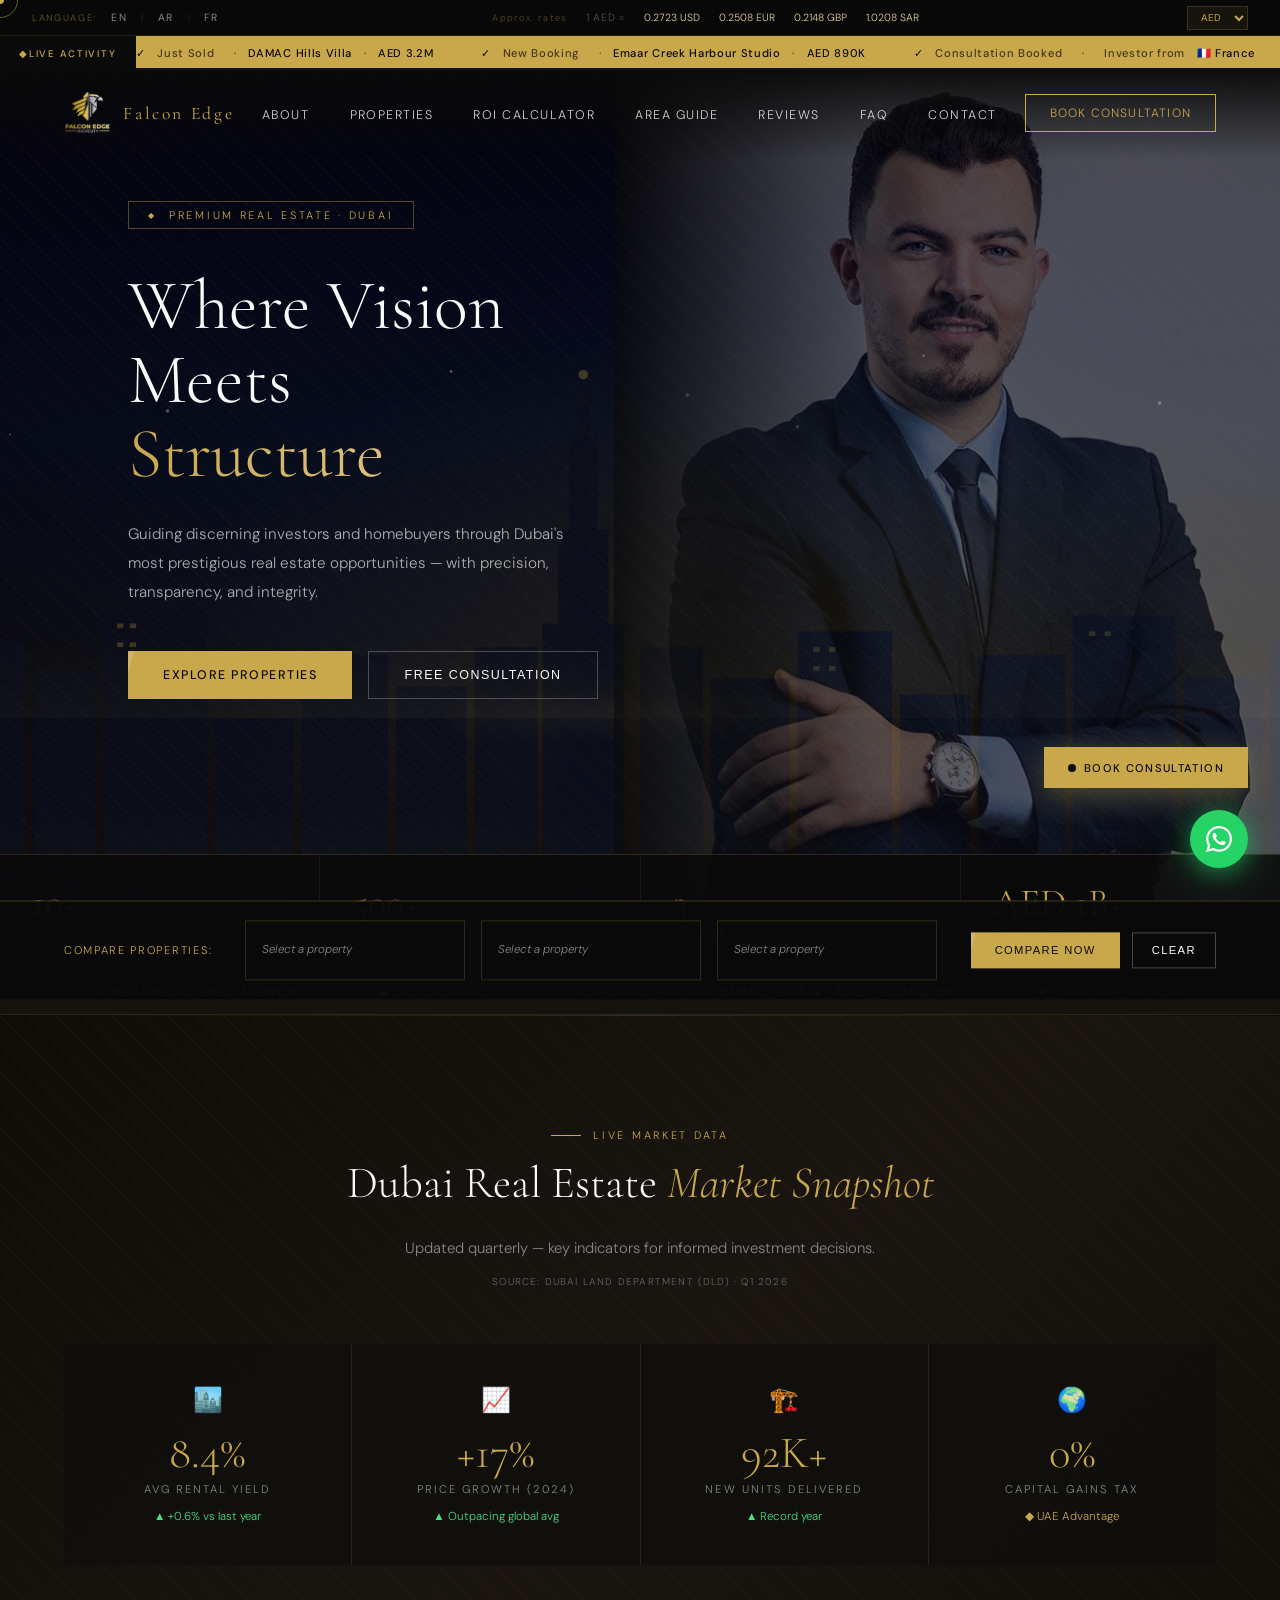
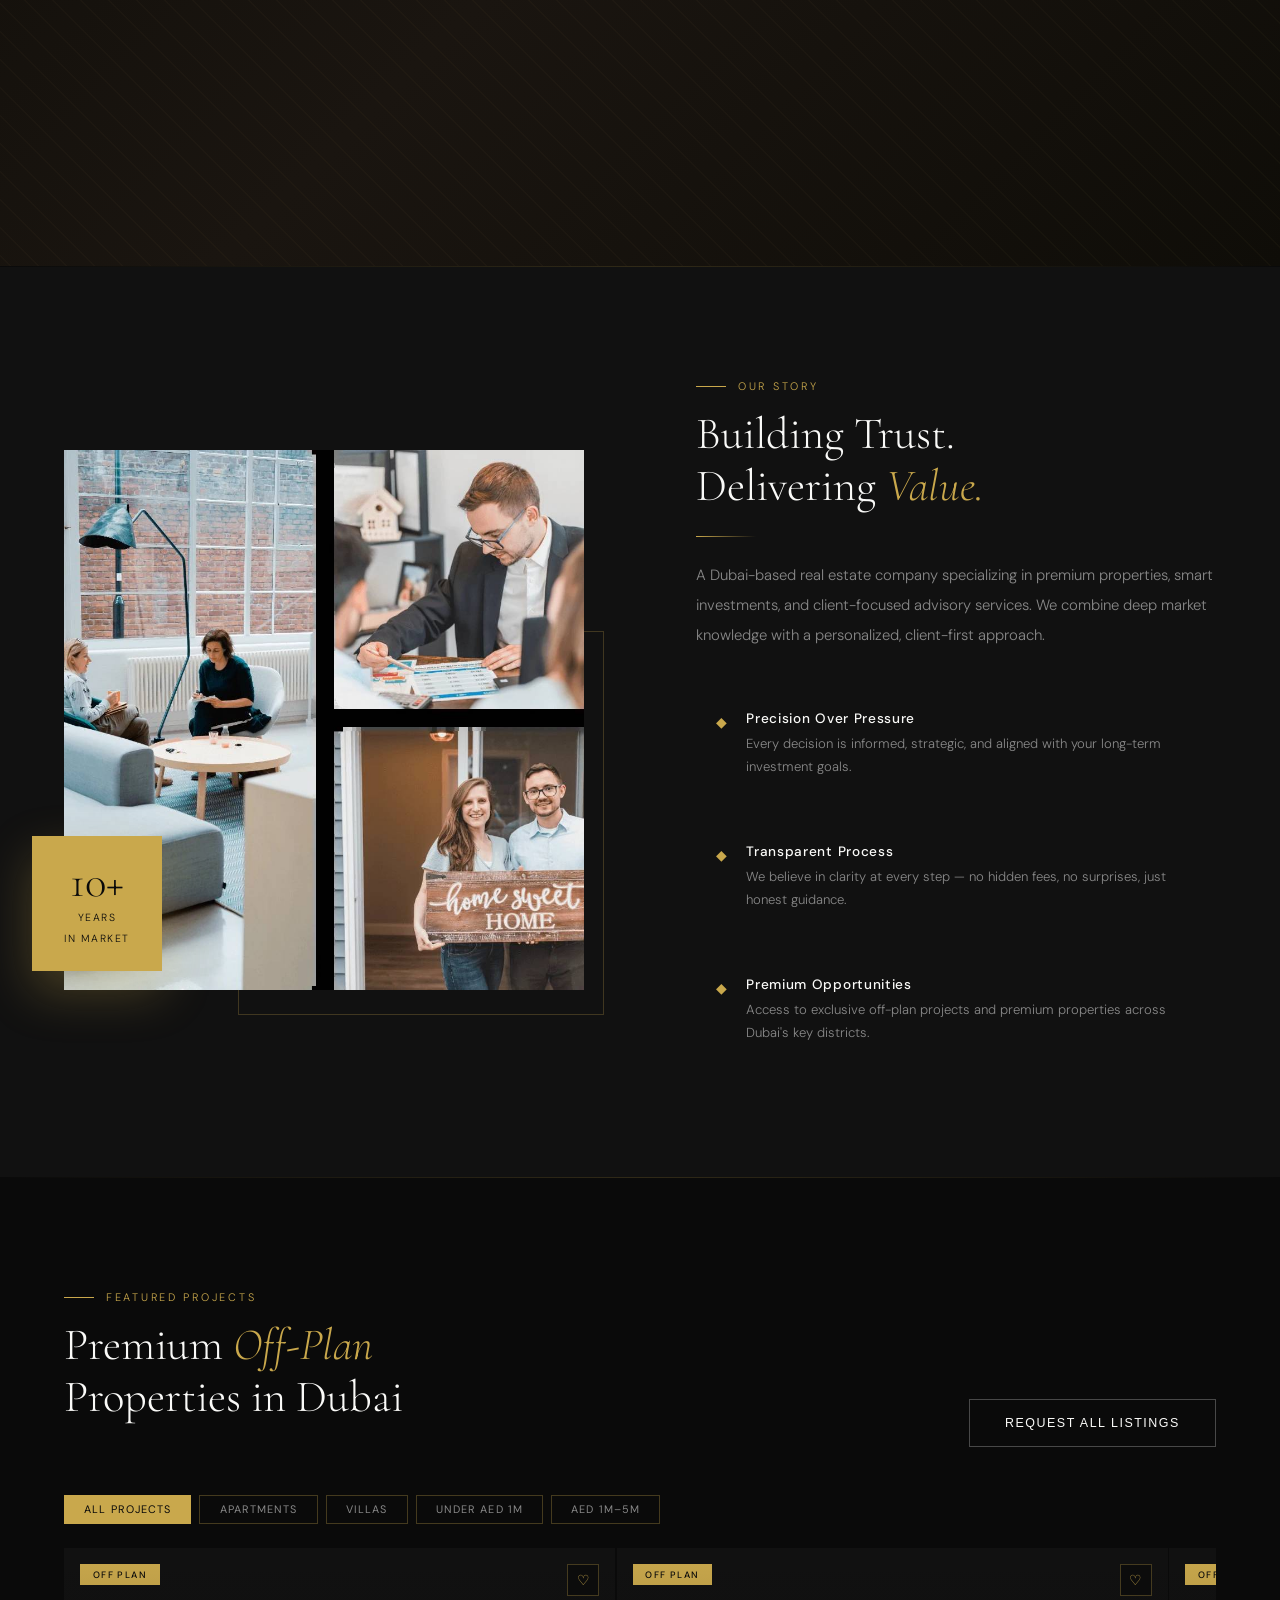
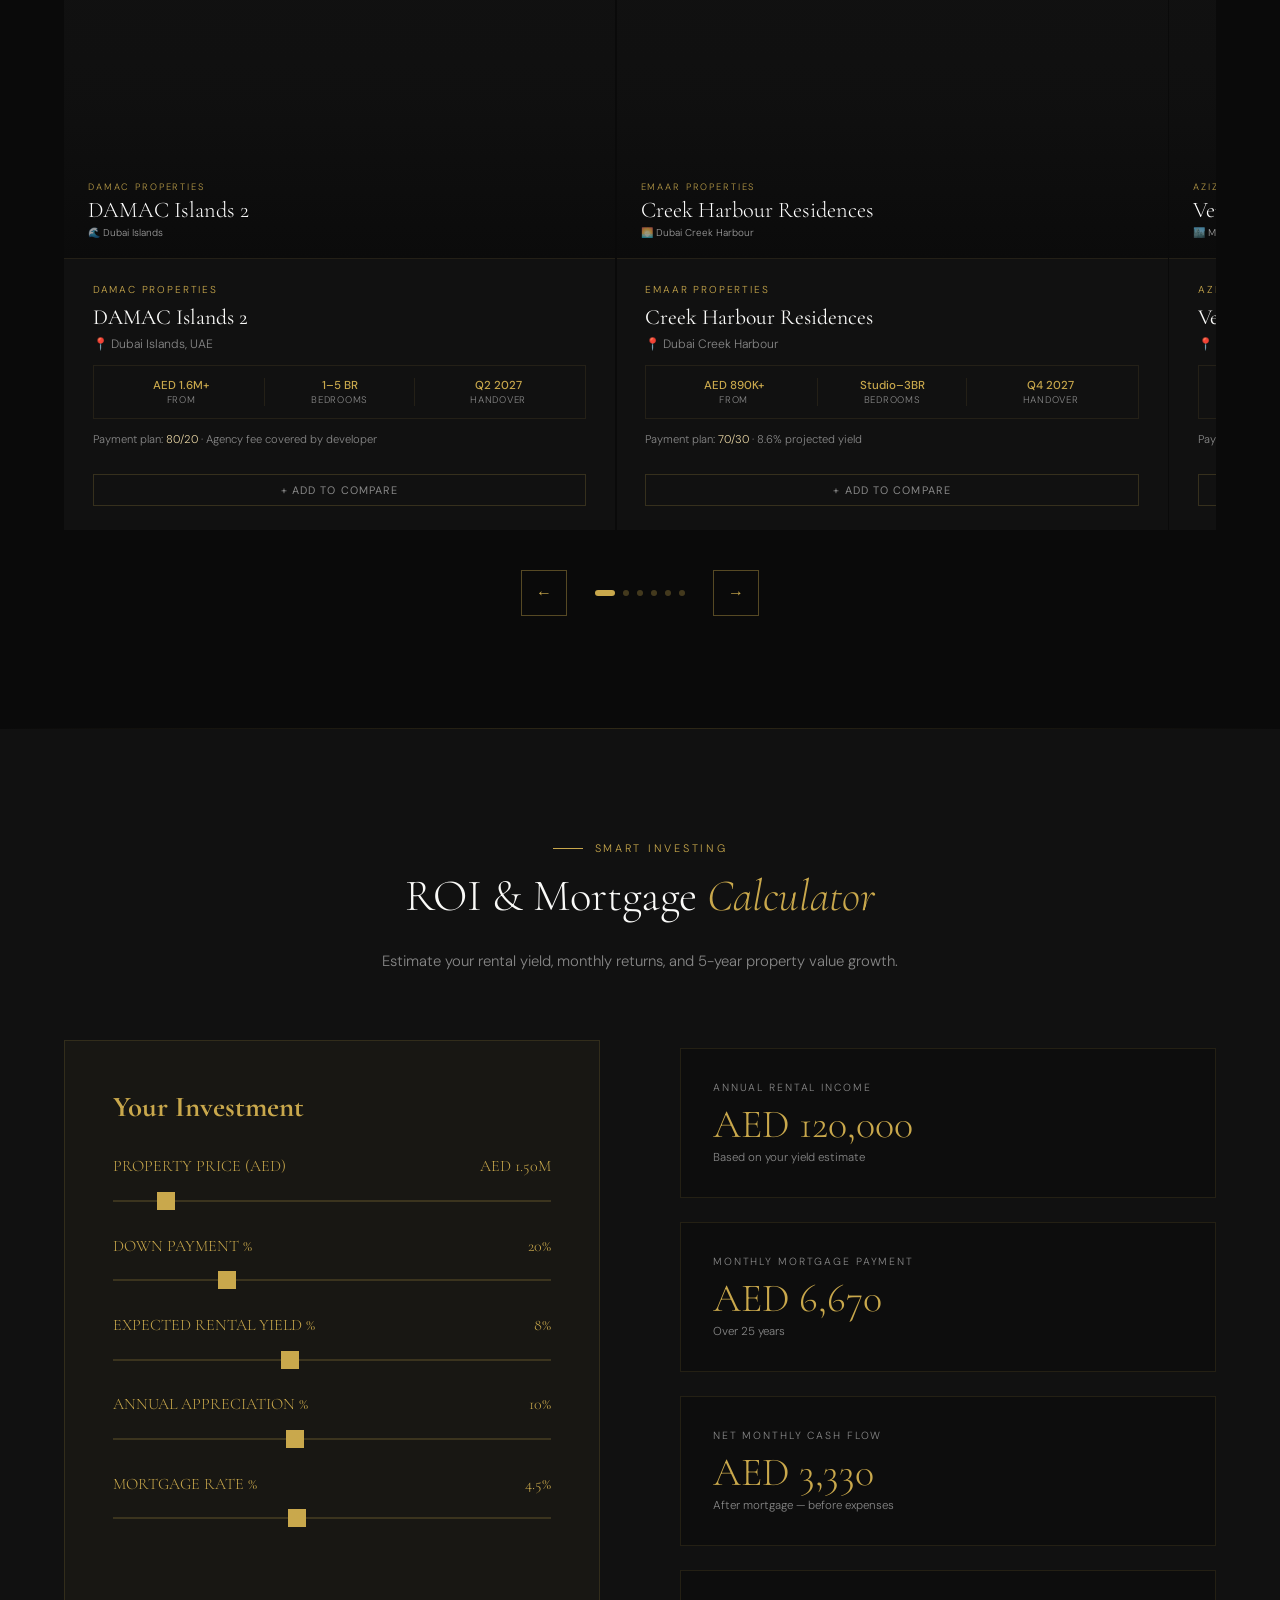
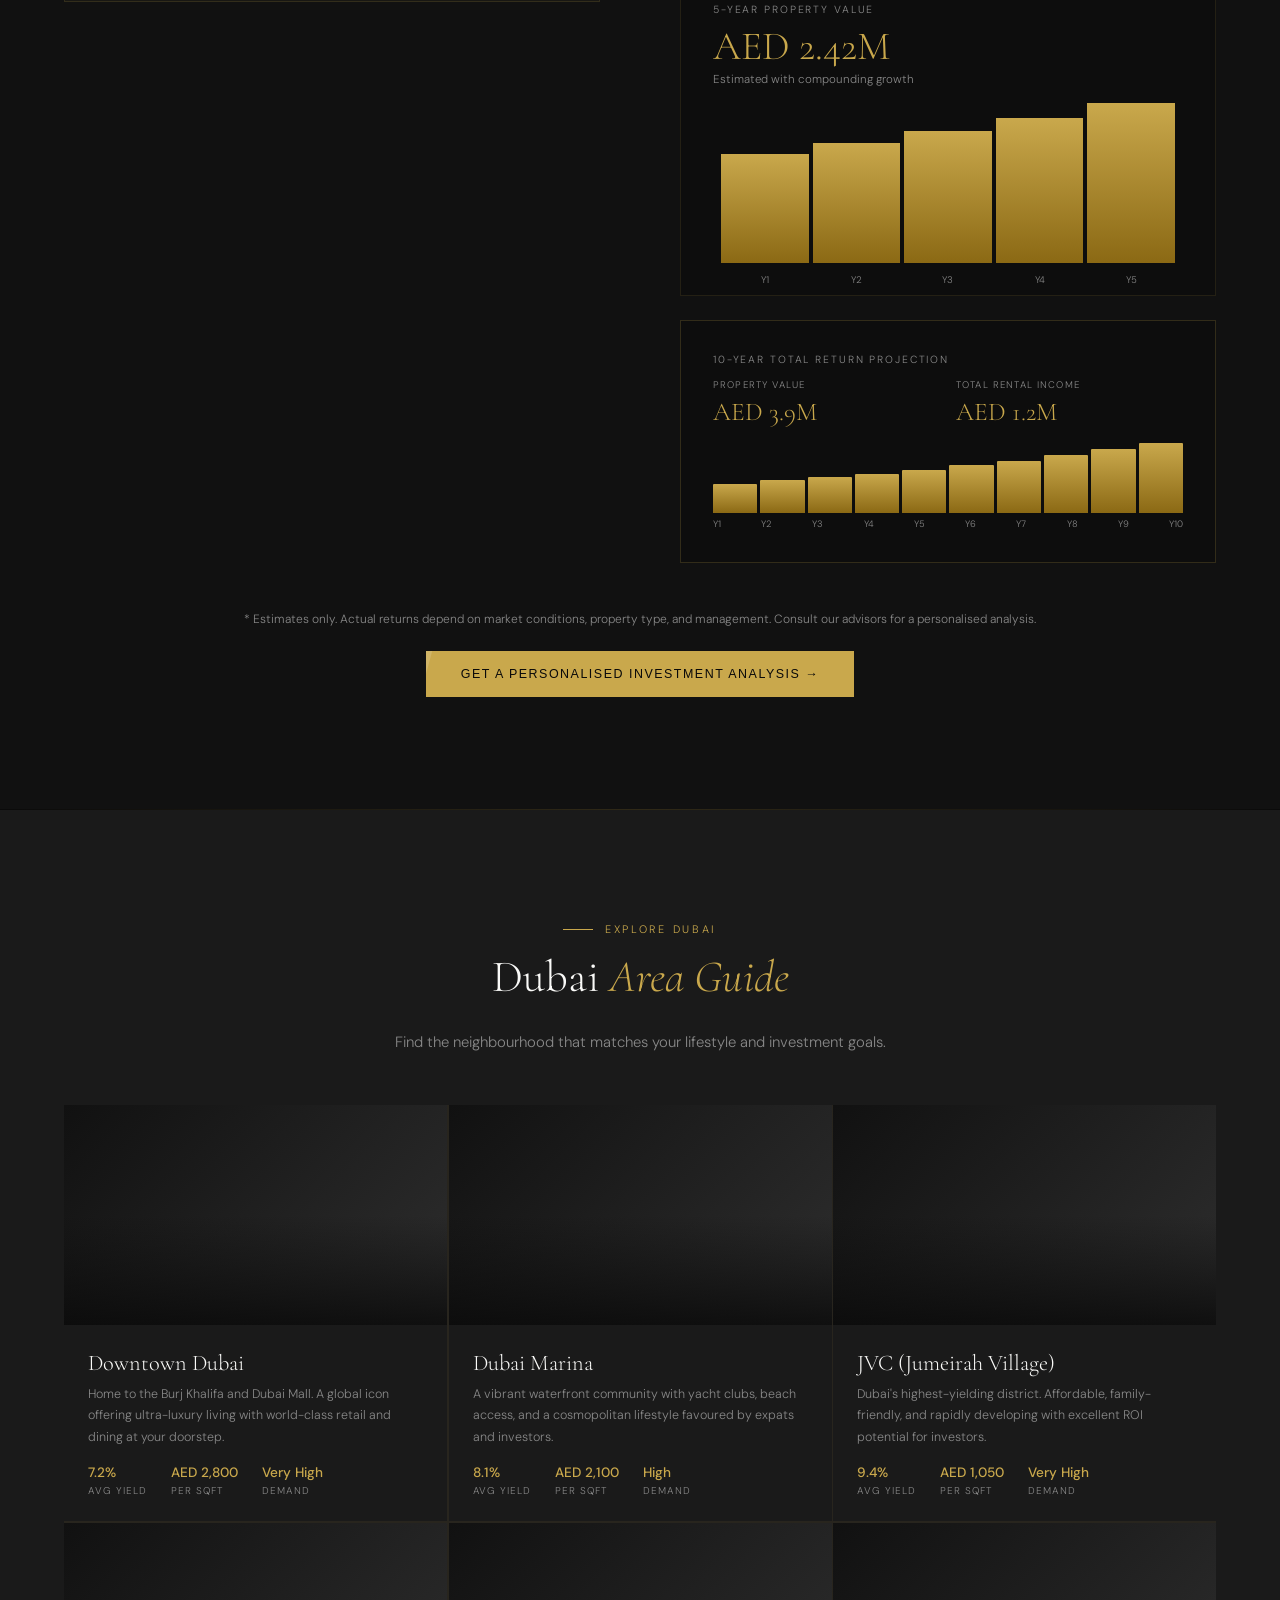
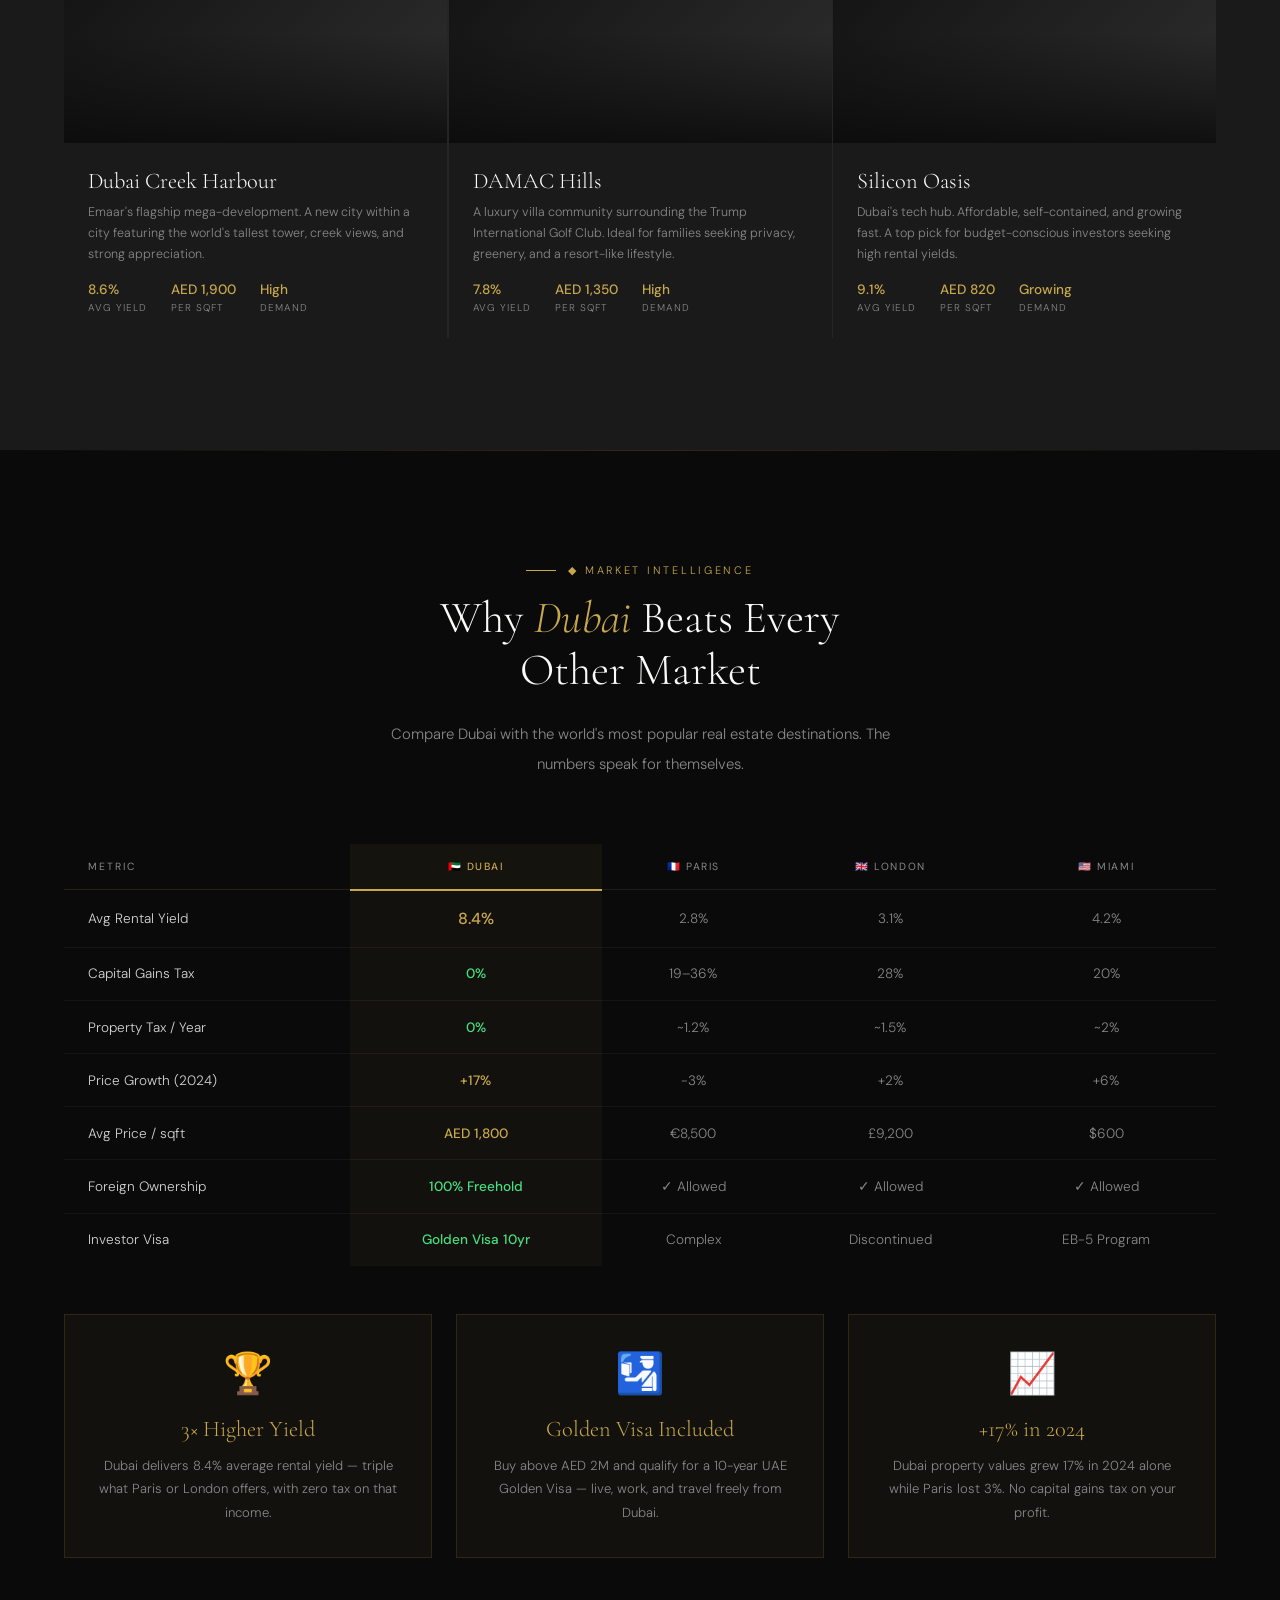
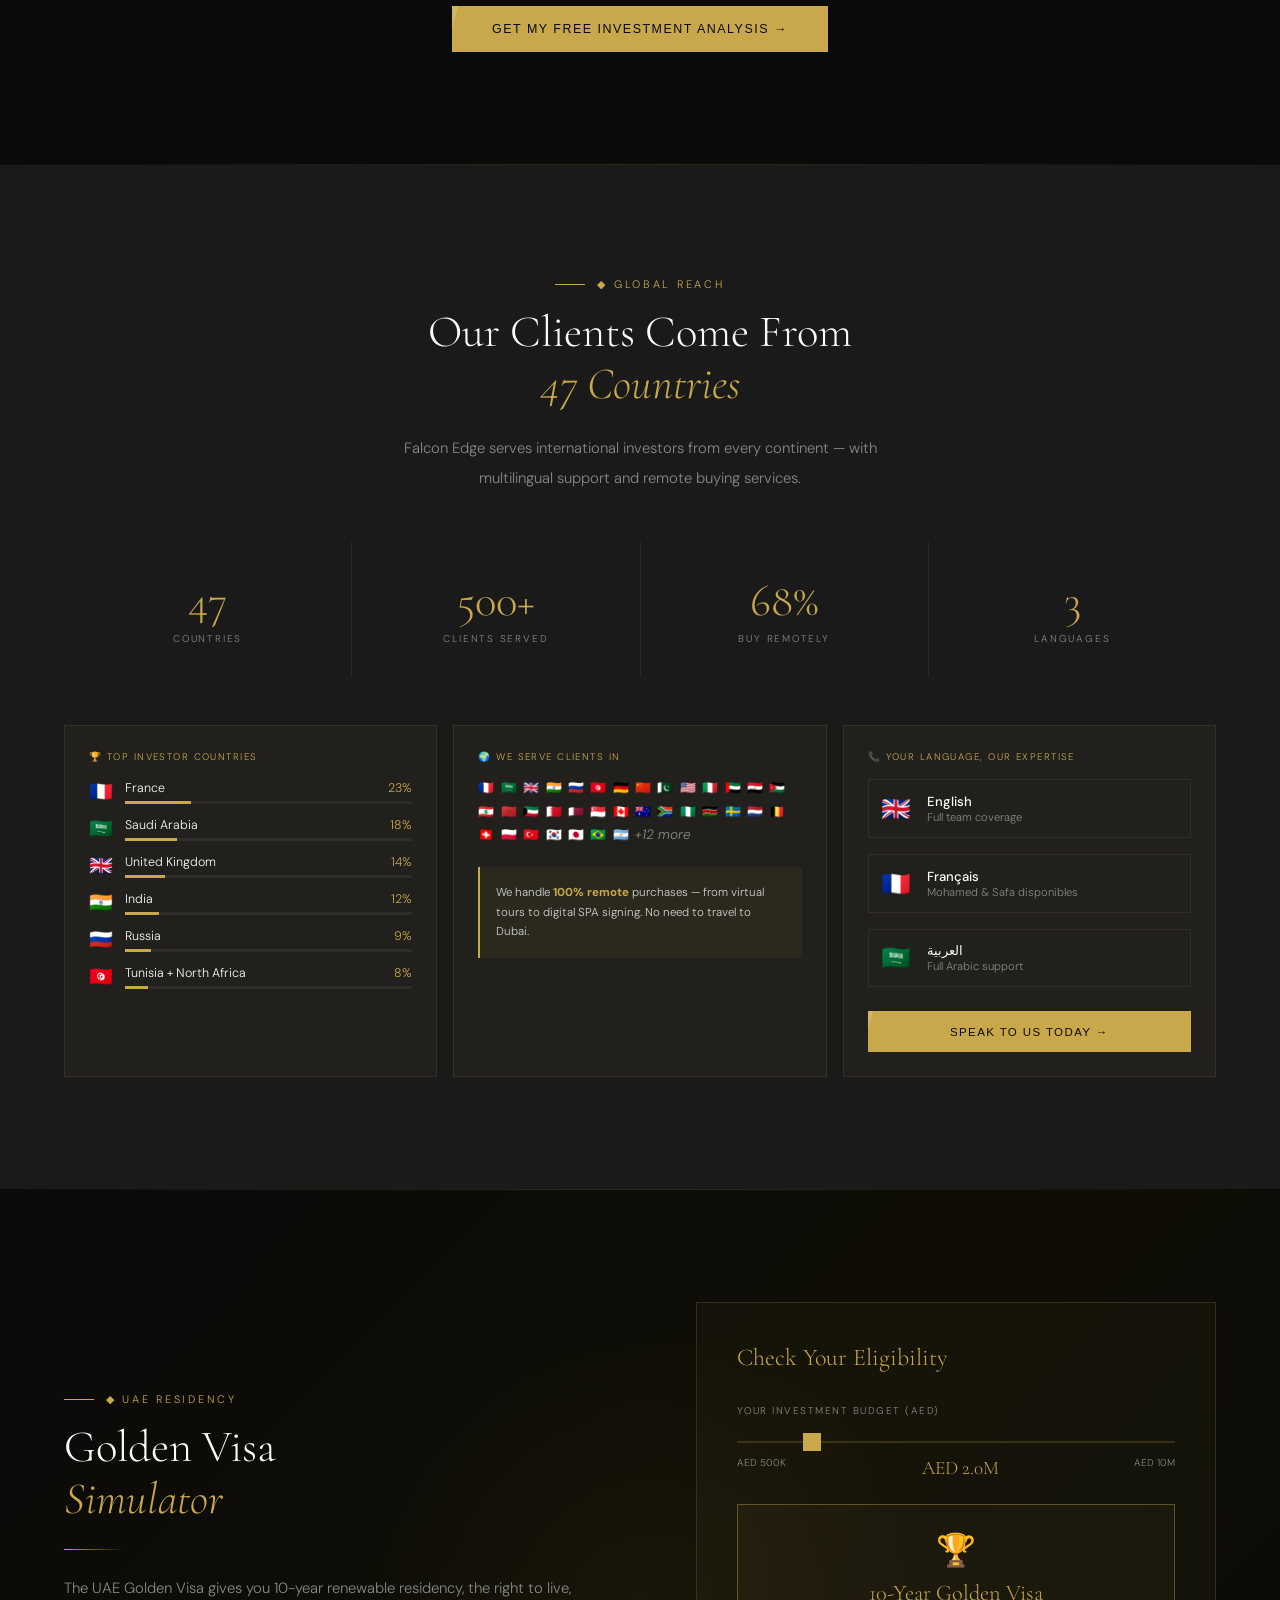
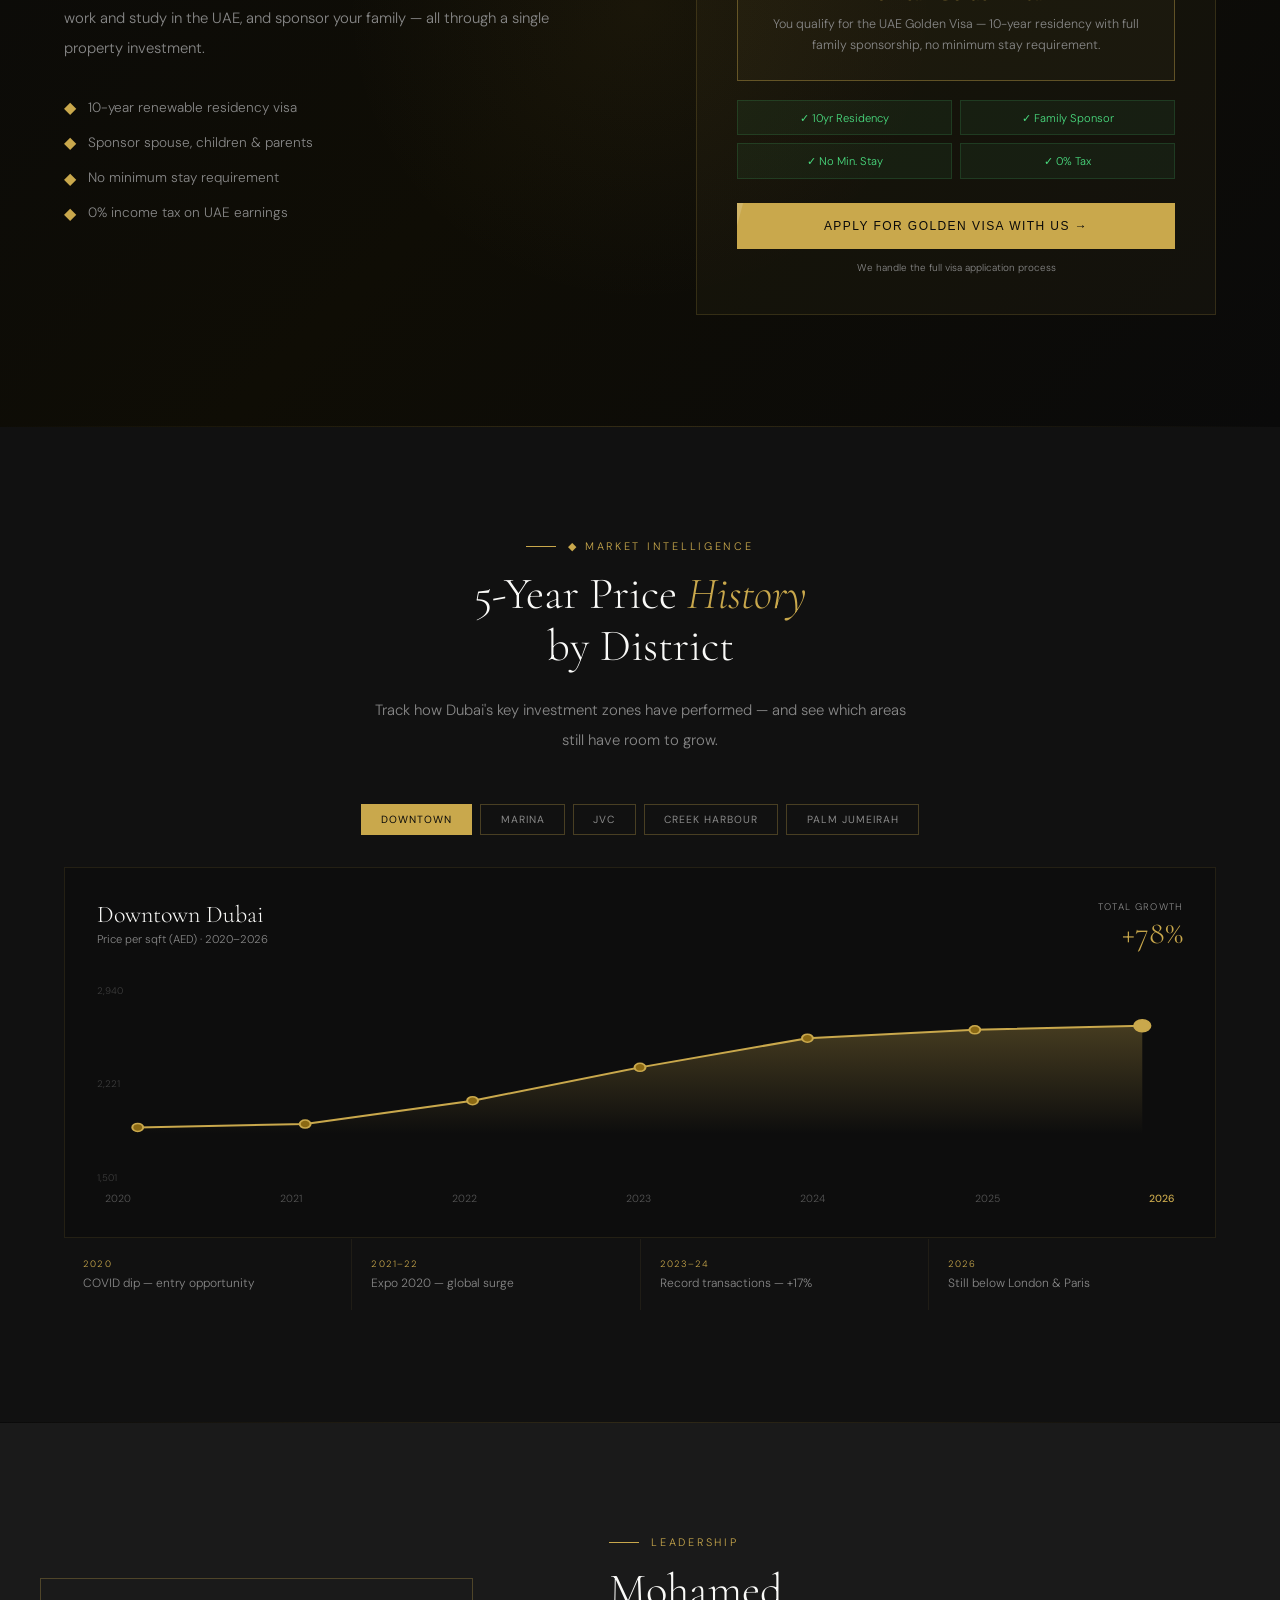
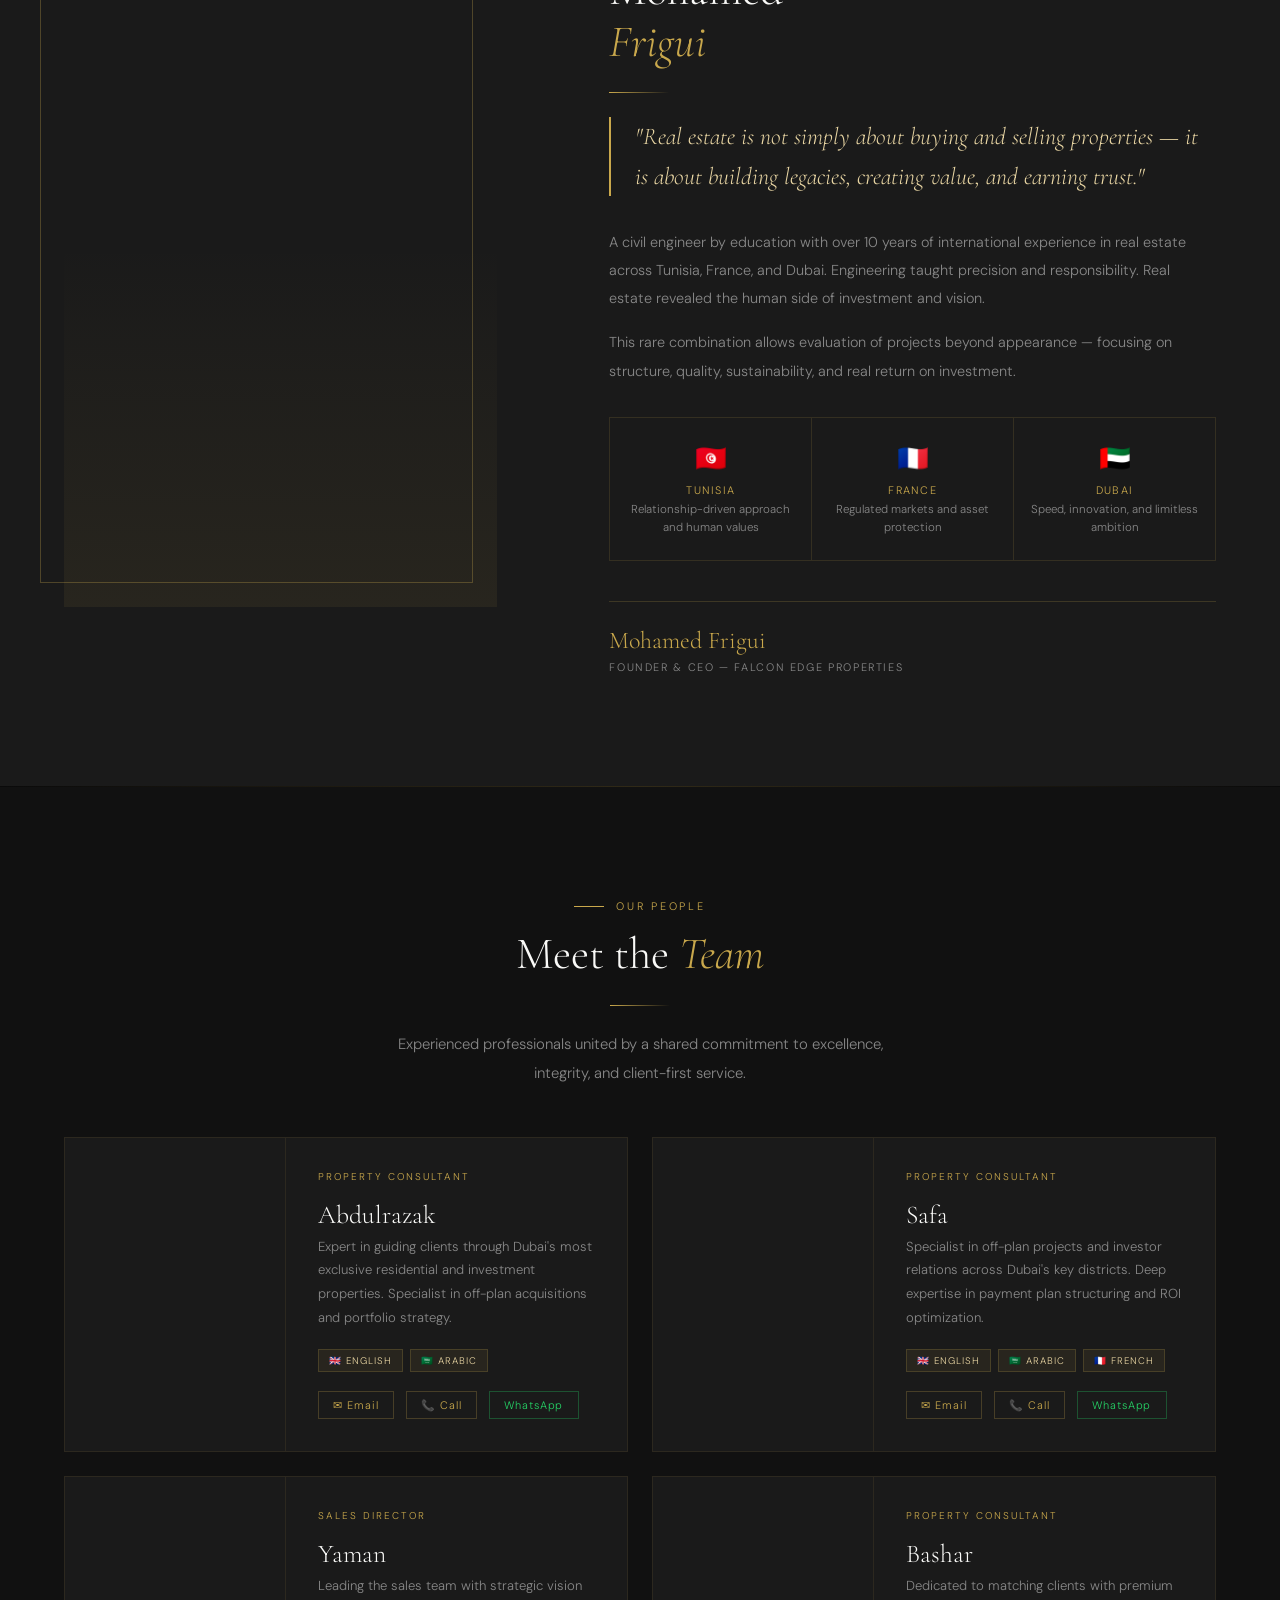
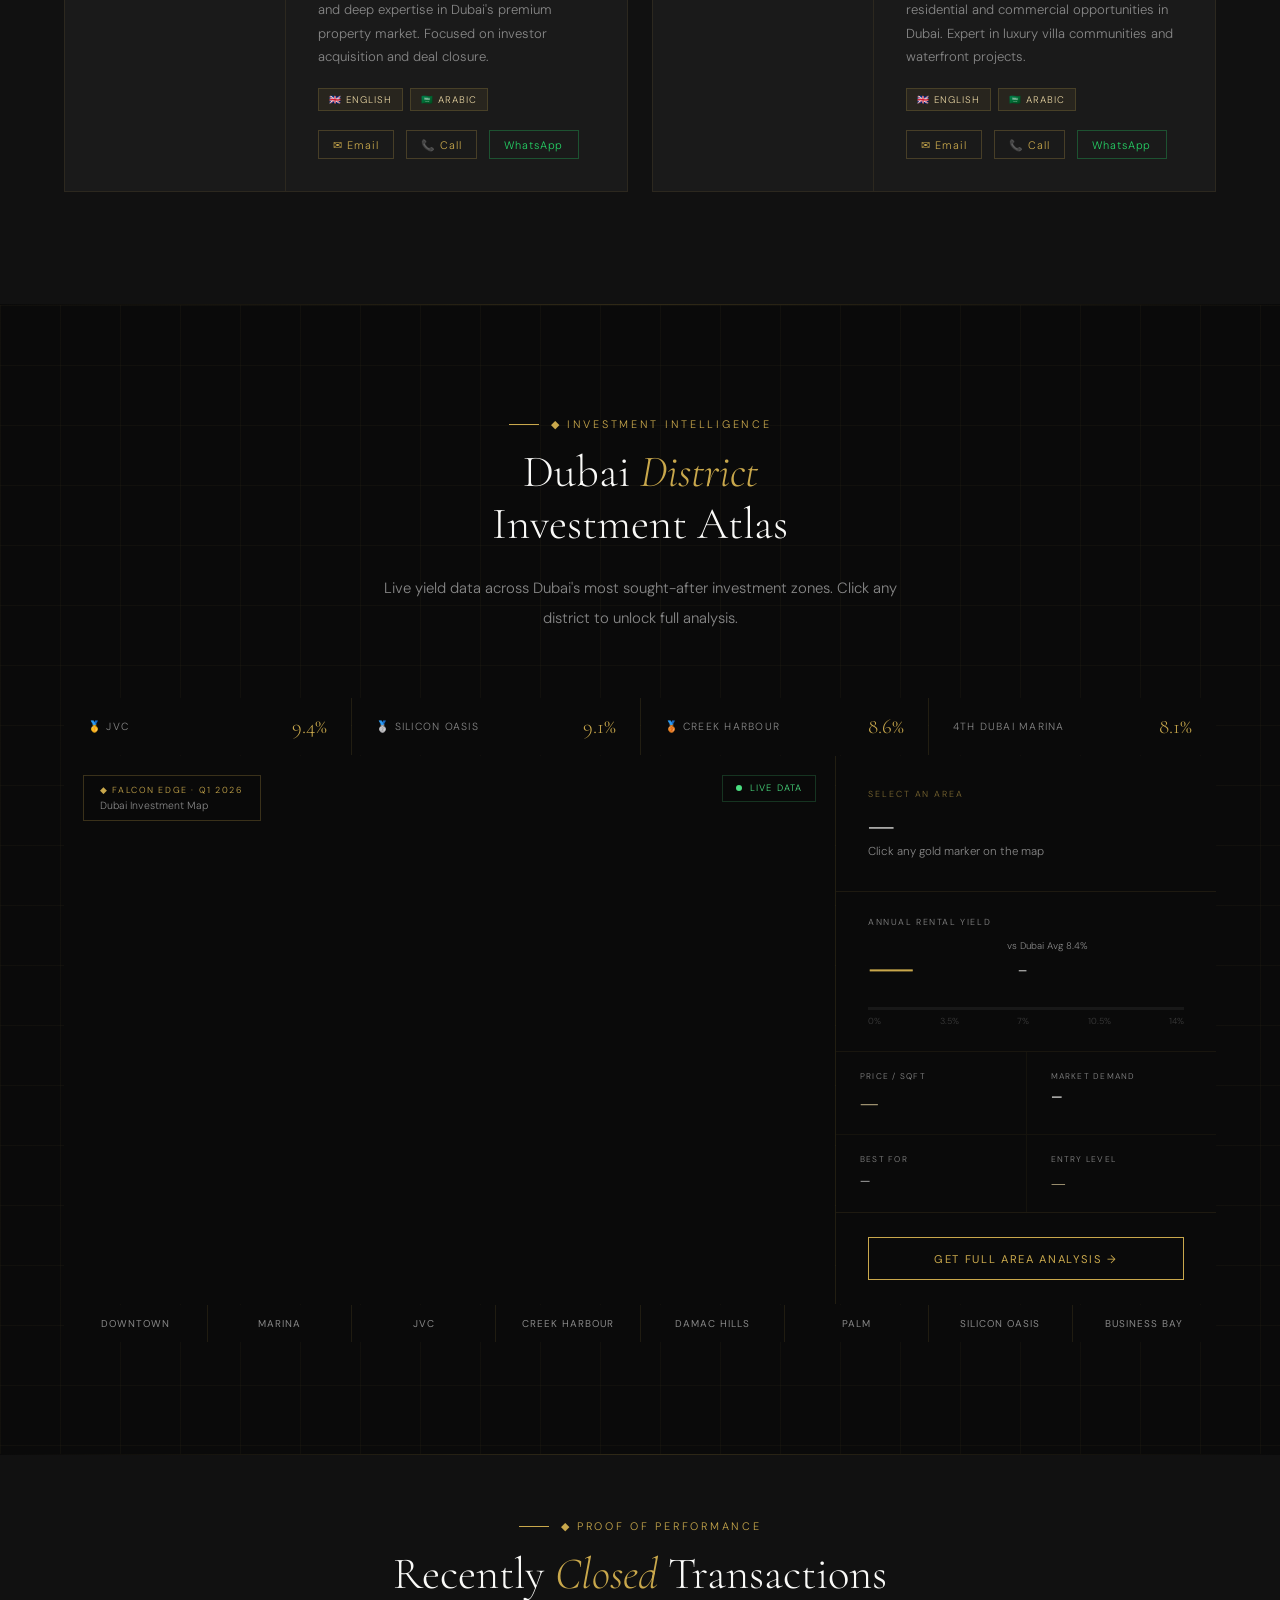
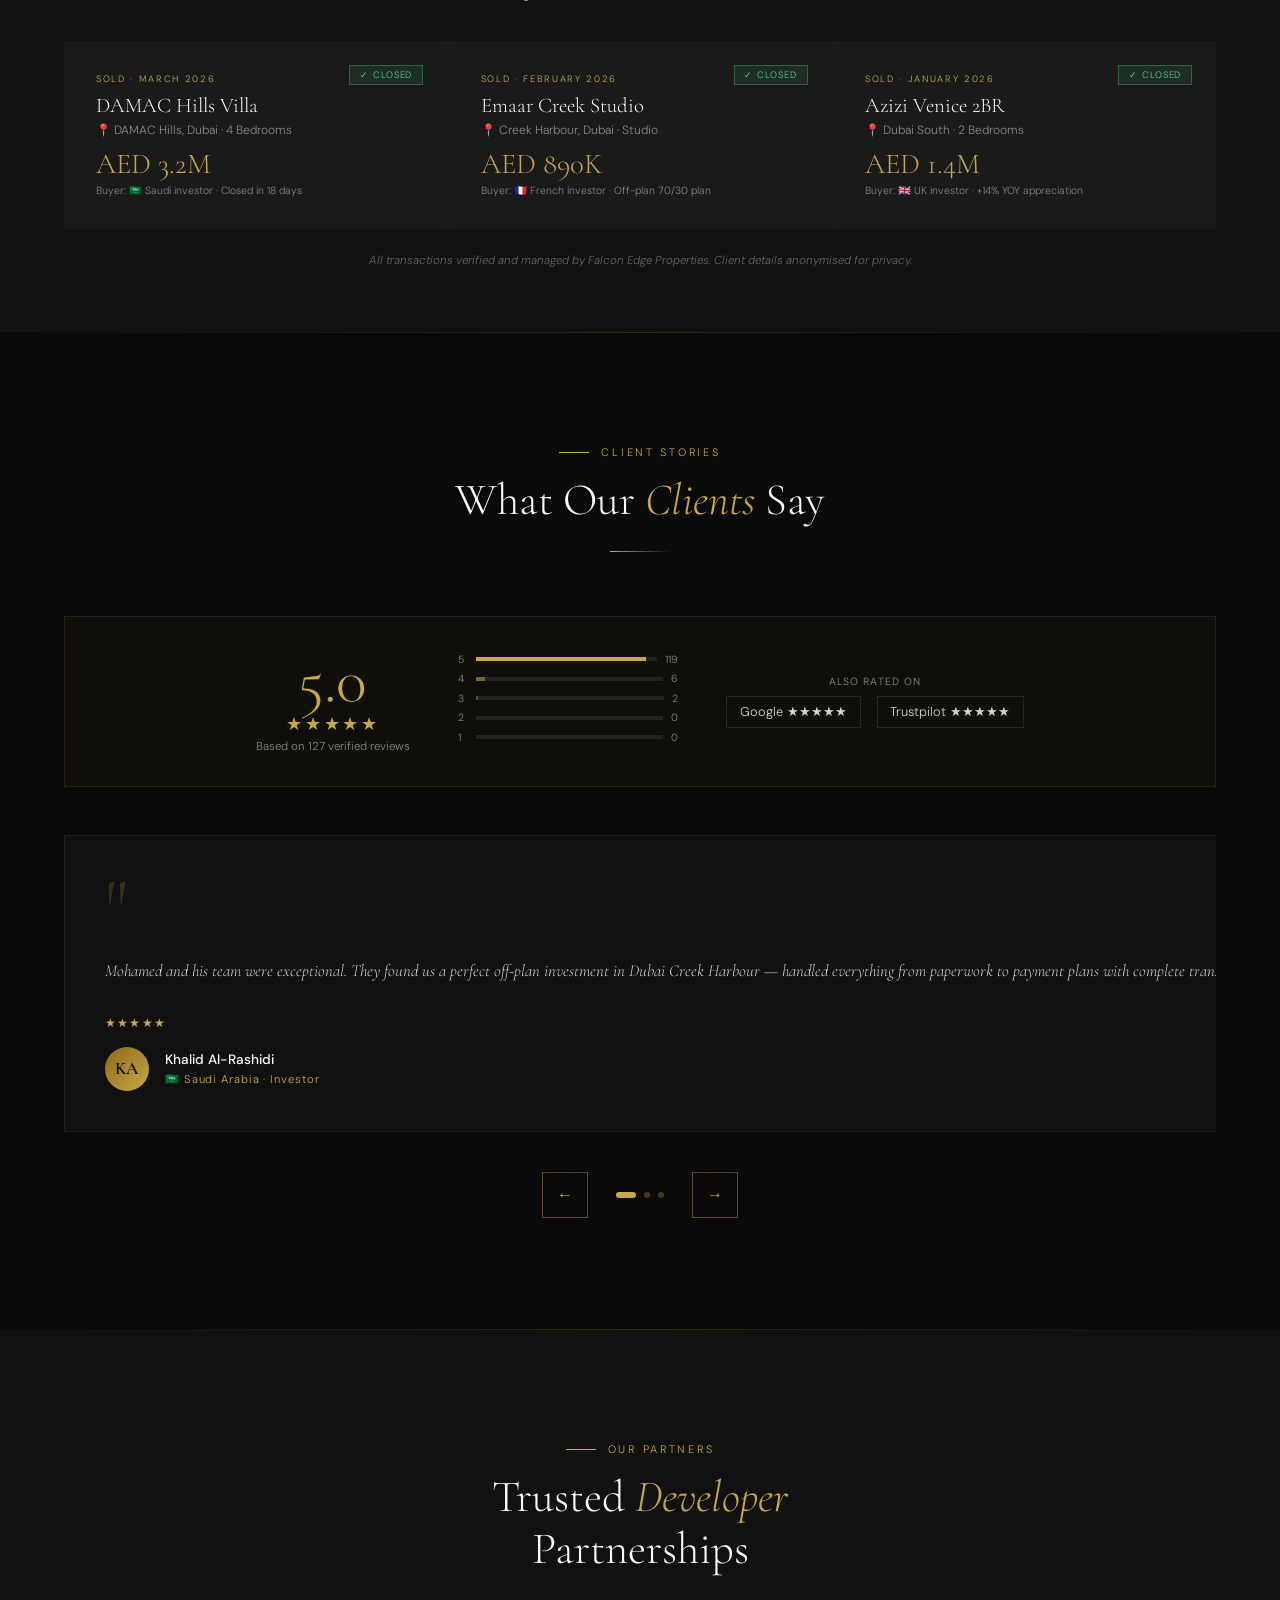
==== commit 6227e2c1: "mobile3" ====
--- a/index.html
+++ b/index.html
@@ -492,7 +492,9 @@
             section { padding: 4rem 1.5rem; }
             .hero { margin-top: 34px; min-height: 100vh; }
             .hero-content { padding: 0 1.5rem 160px; max-width: 100%; }
-            .hero-img-side { width: 100%; opacity: 0.15; }
+            .hero-img-side { width: 55%; opacity: 0.85; height: 100%; top: 0; transform: none; bottom: auto; right: 0; }
+            .hero-img-side::before { background: linear-gradient(to right, var(--black) 0%, transparent 50%) !important; }
+            .hero-img-side img { object-position: center top !important; }
             .hero-tag { font-size: 0.6rem; }
             .hero h1 { font-size: clamp(2.4rem, 8vw, 3.5rem); }
             .hero-sub { font-size: 0.88rem; max-width: 100%; }
@@ -1226,8 +1228,19 @@
                 font-size: 0.72rem !important;
             }
             .hero-img-side {
-                width: 100% !important;
-                opacity: 0.15 !important;
+                width: 55% !important;
+                height: 100% !important;
+                top: 0 !important;
+                transform: none !important;
+                bottom: auto !important;
+                right: 0 !important;
+                opacity: 0.85 !important;
+            }
+            .hero-img-side img {
+                object-position: center top !important;
+            }
+            .hero-img-side::before {
+                background: linear-gradient(to right, var(--black) 0%, transparent 50%) !important;
             }
             .hero-stats {
                 grid-template-columns: repeat(2,1fr) !important;
@@ -1631,7 +1644,7 @@
             .hero-content { padding: 1.5rem 1.2rem 180px !important; }
             .hero-title { font-size: clamp(1.9rem, 10vw, 2.8rem) !important; line-height: 1.05 !important; }
             .hero-sub { font-size: 0.84rem !important; }
-            .hero-img-side { display: none !important; }
+            
 
             /* RERA trust bar */
             #trustBar { font-size: 0.5rem !important; gap: 0.5rem !important; padding: 0.6rem 0.8rem !important; }
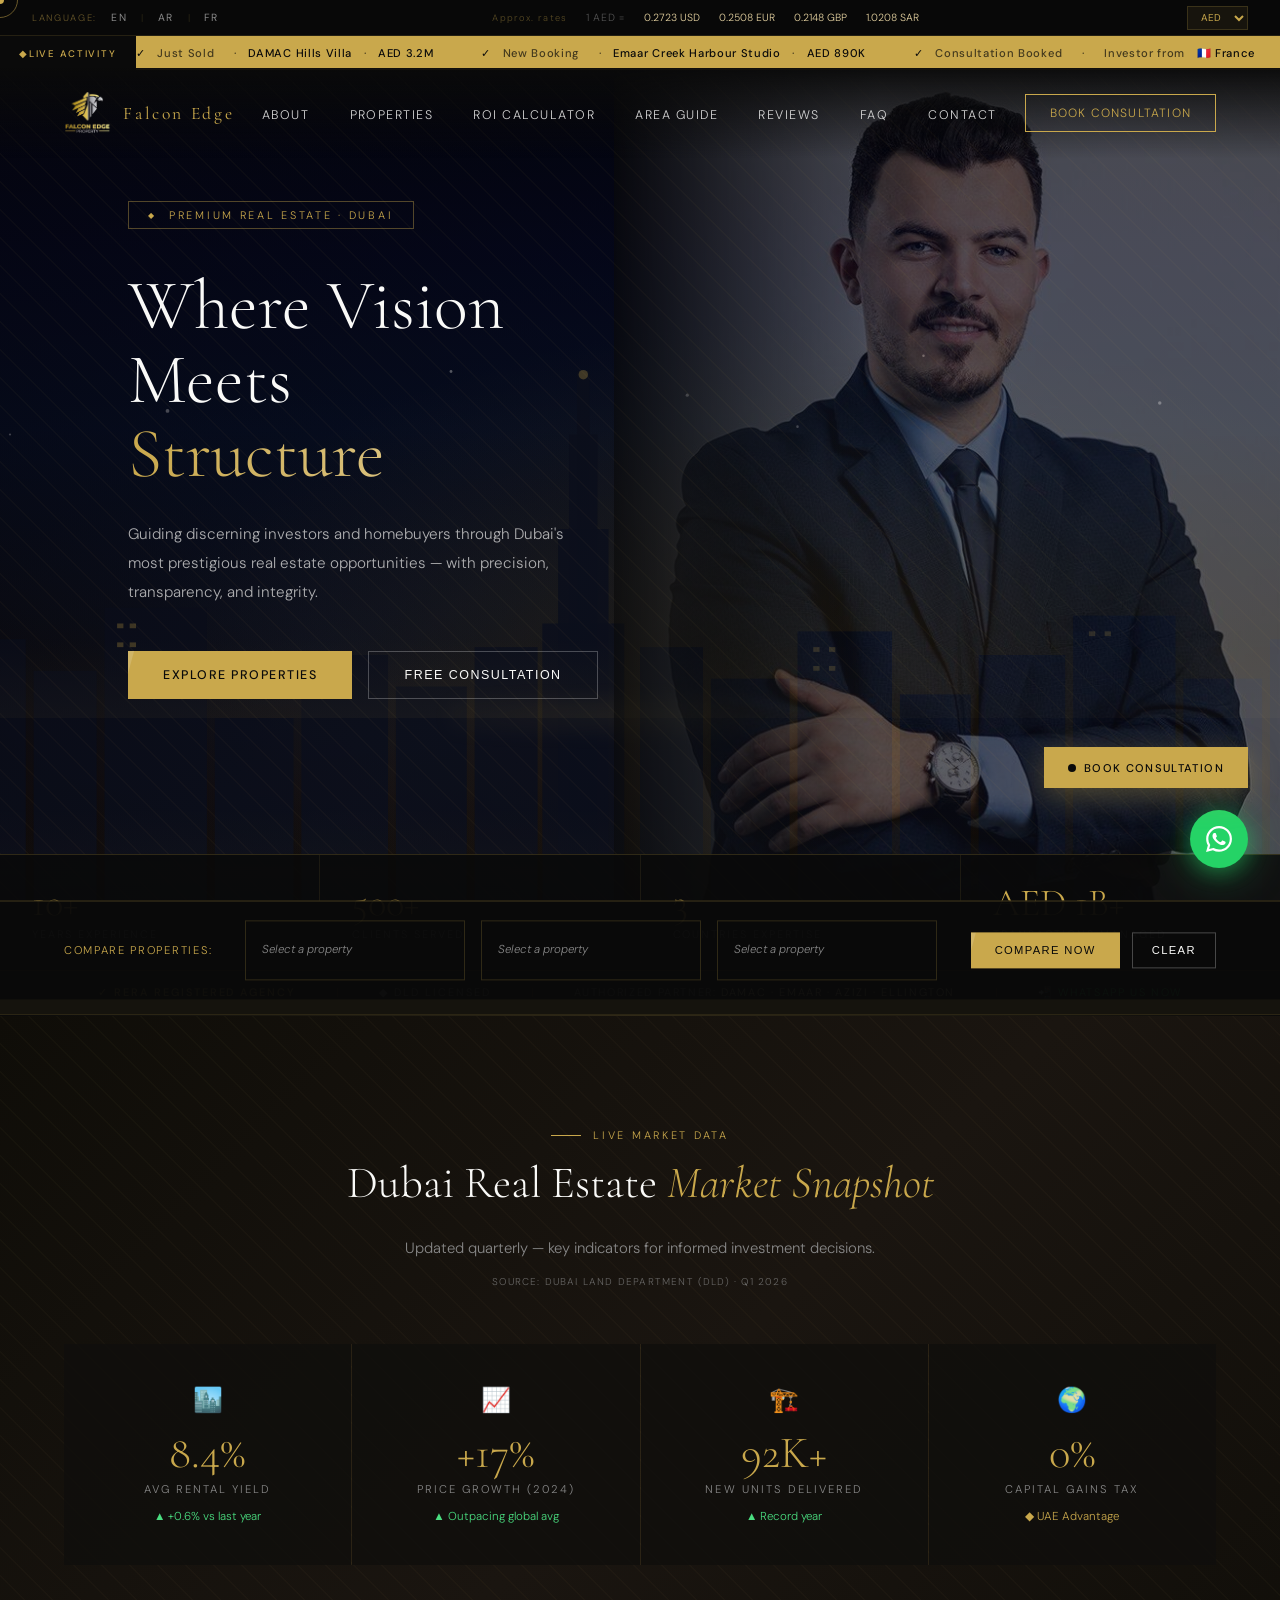
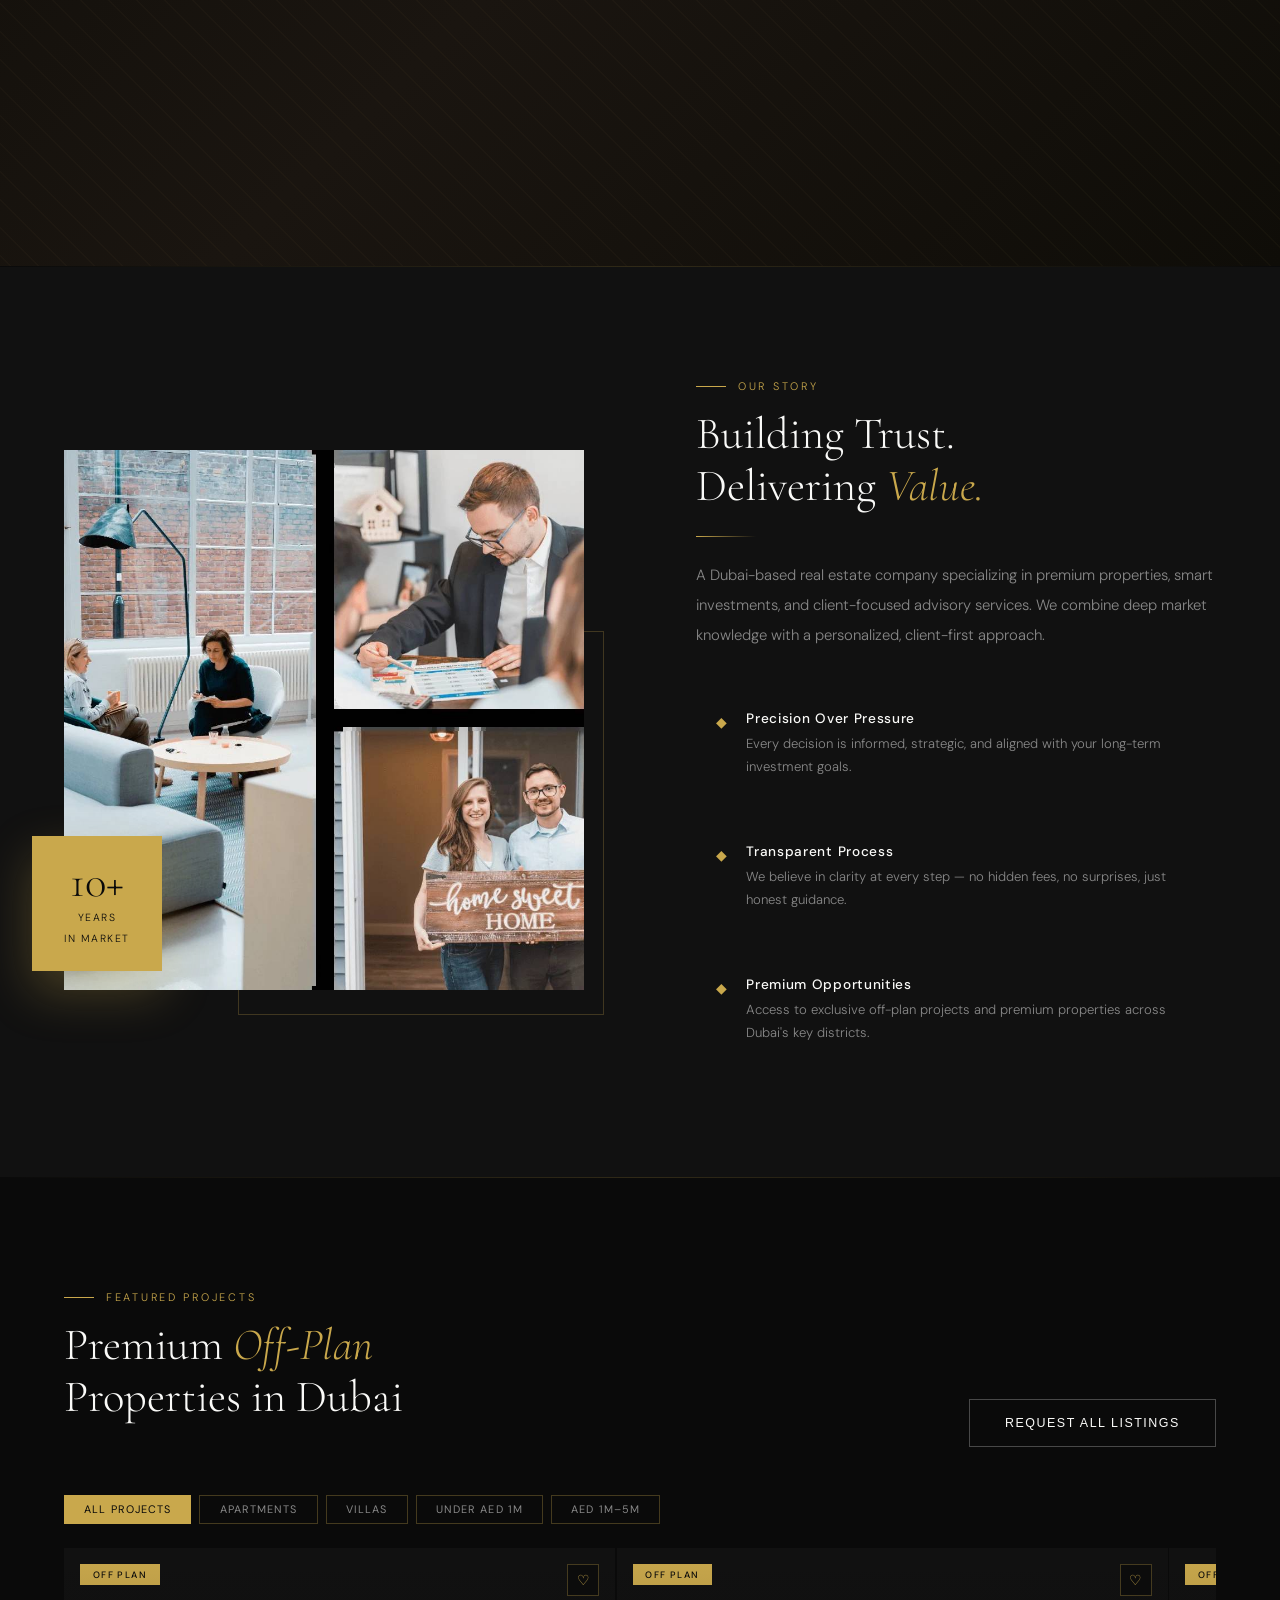
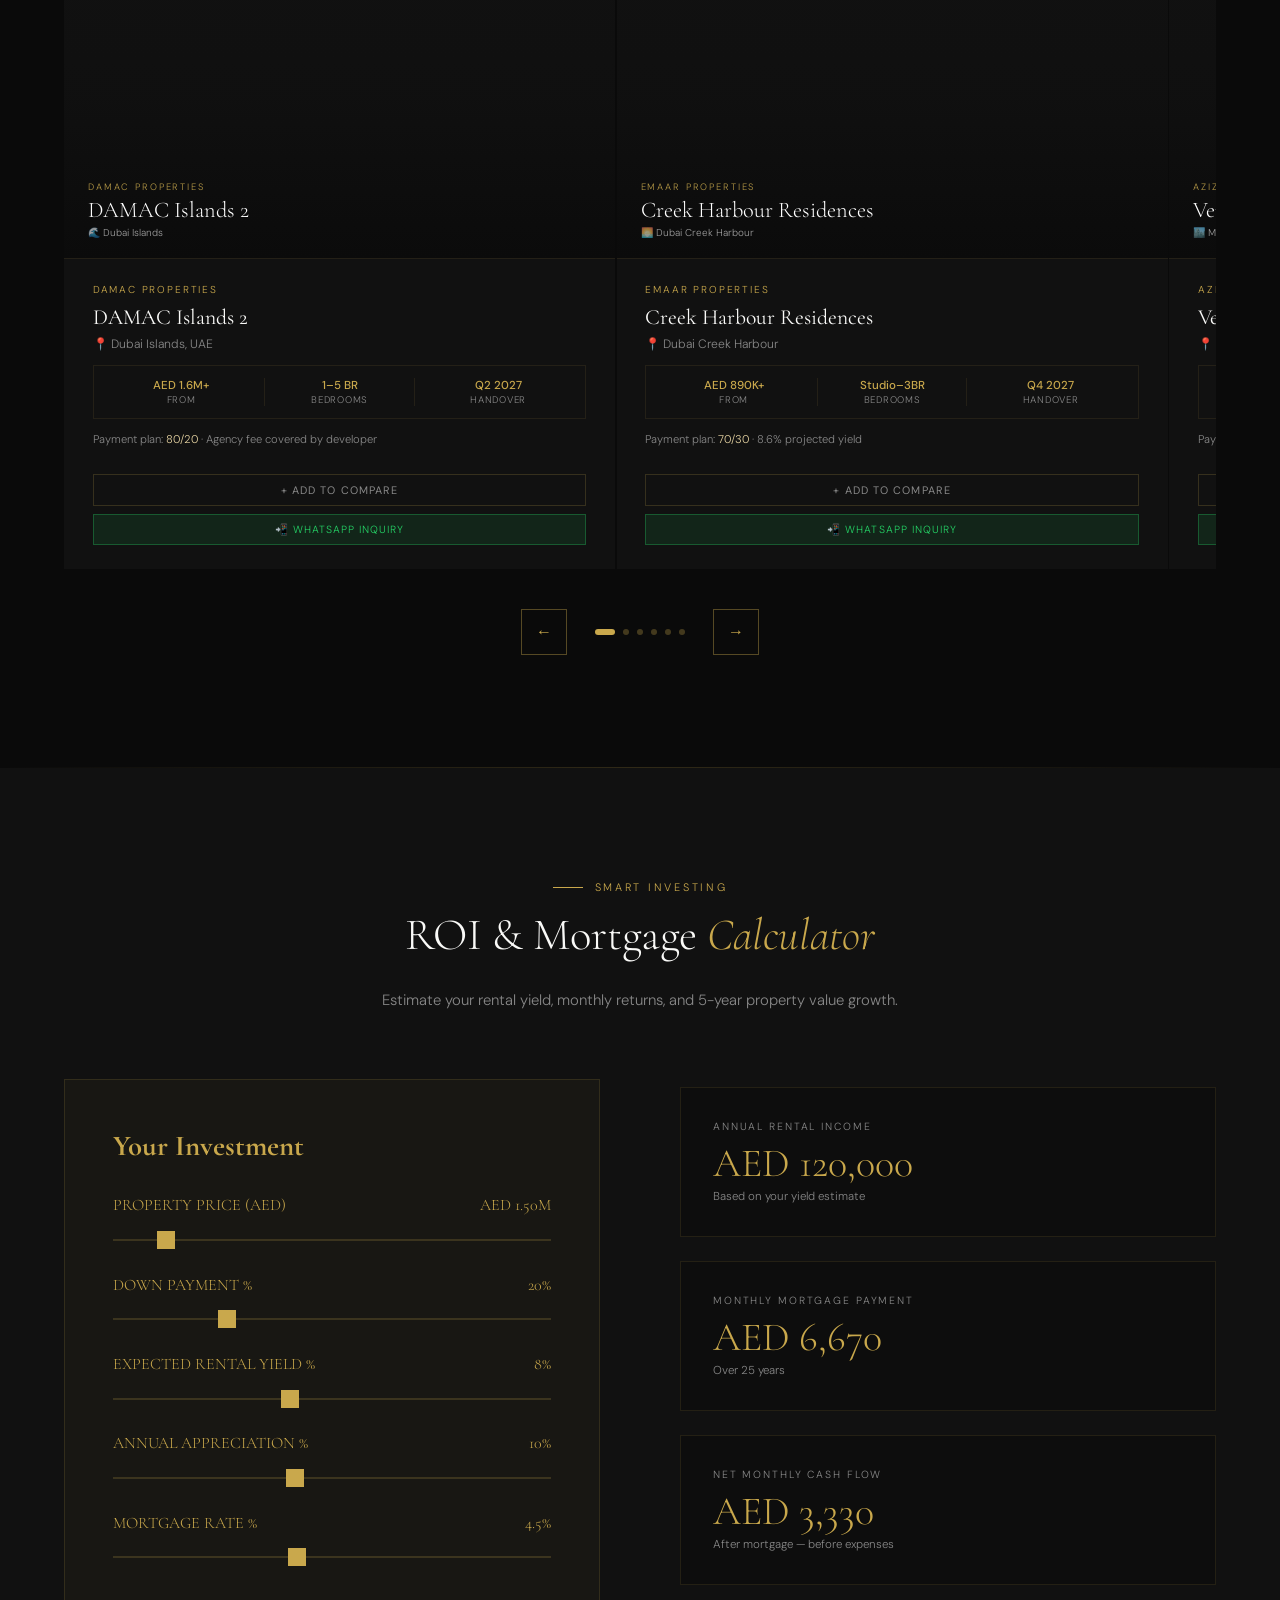
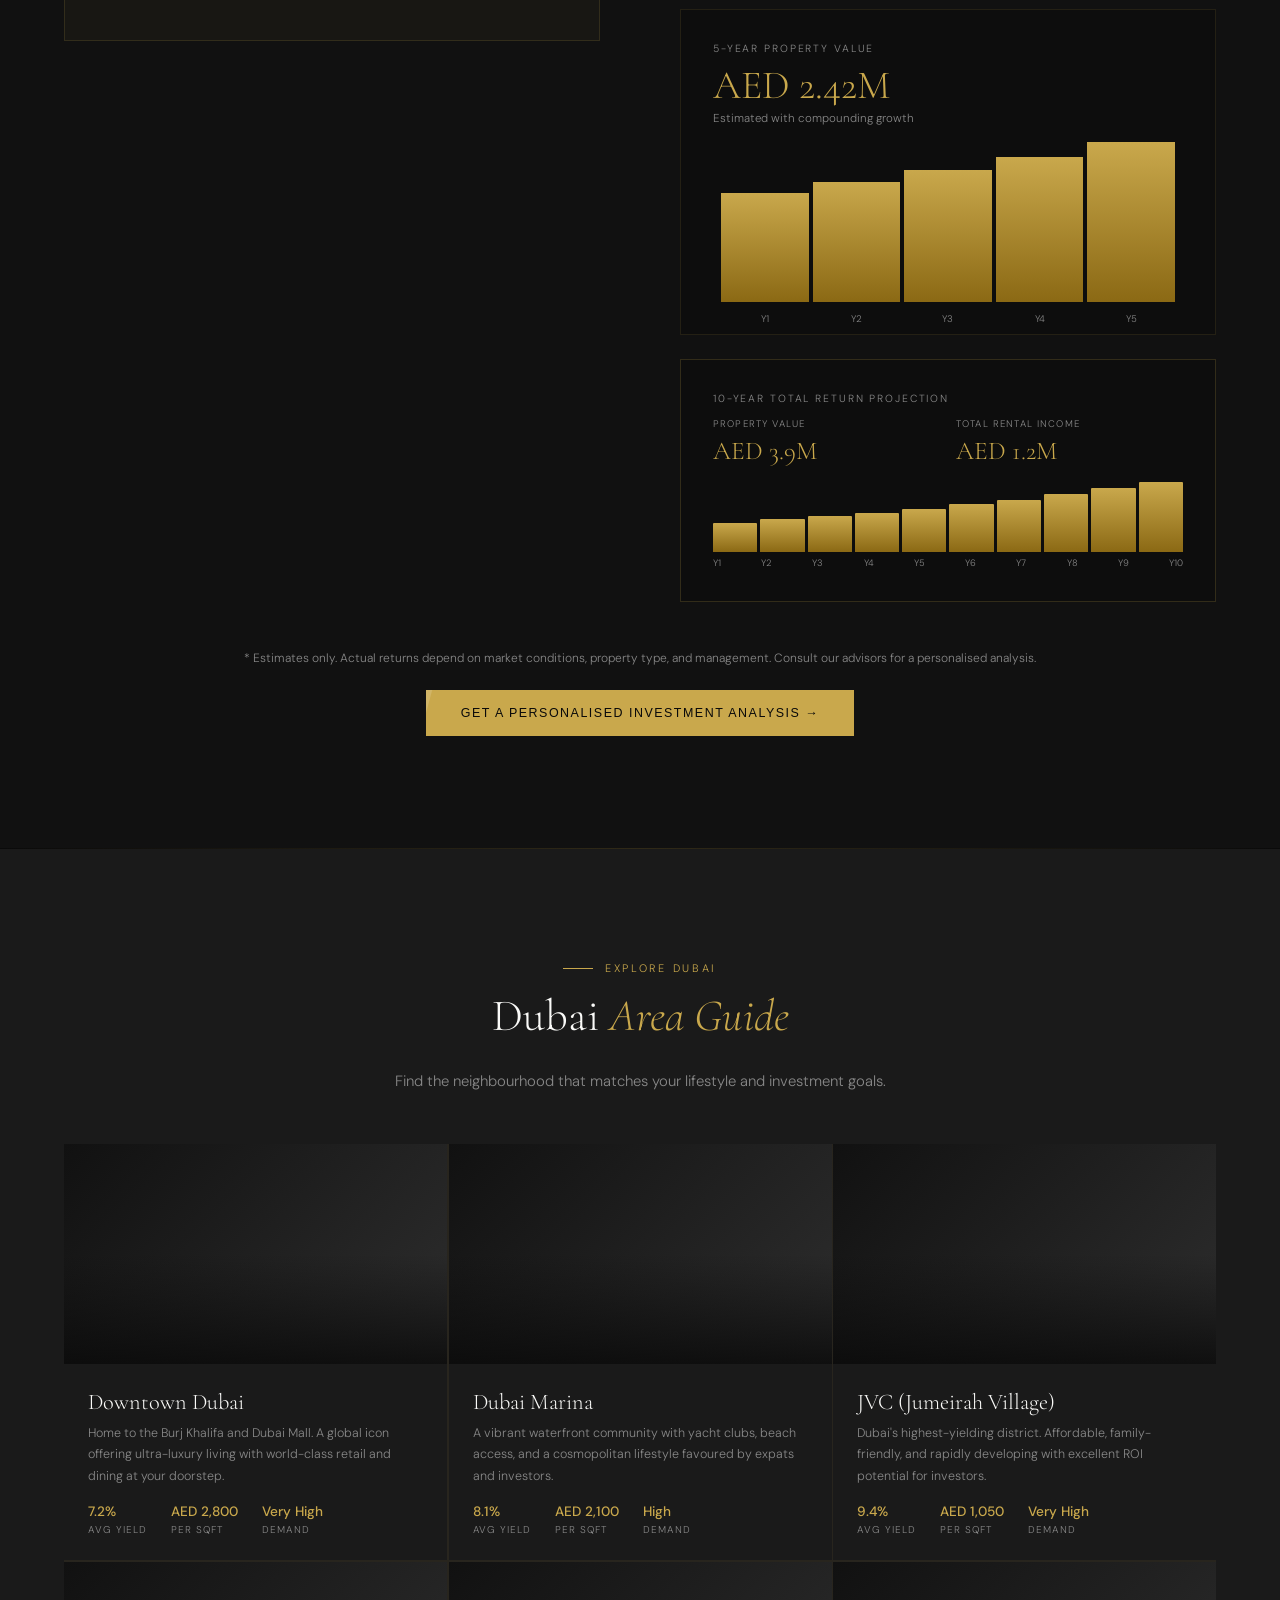
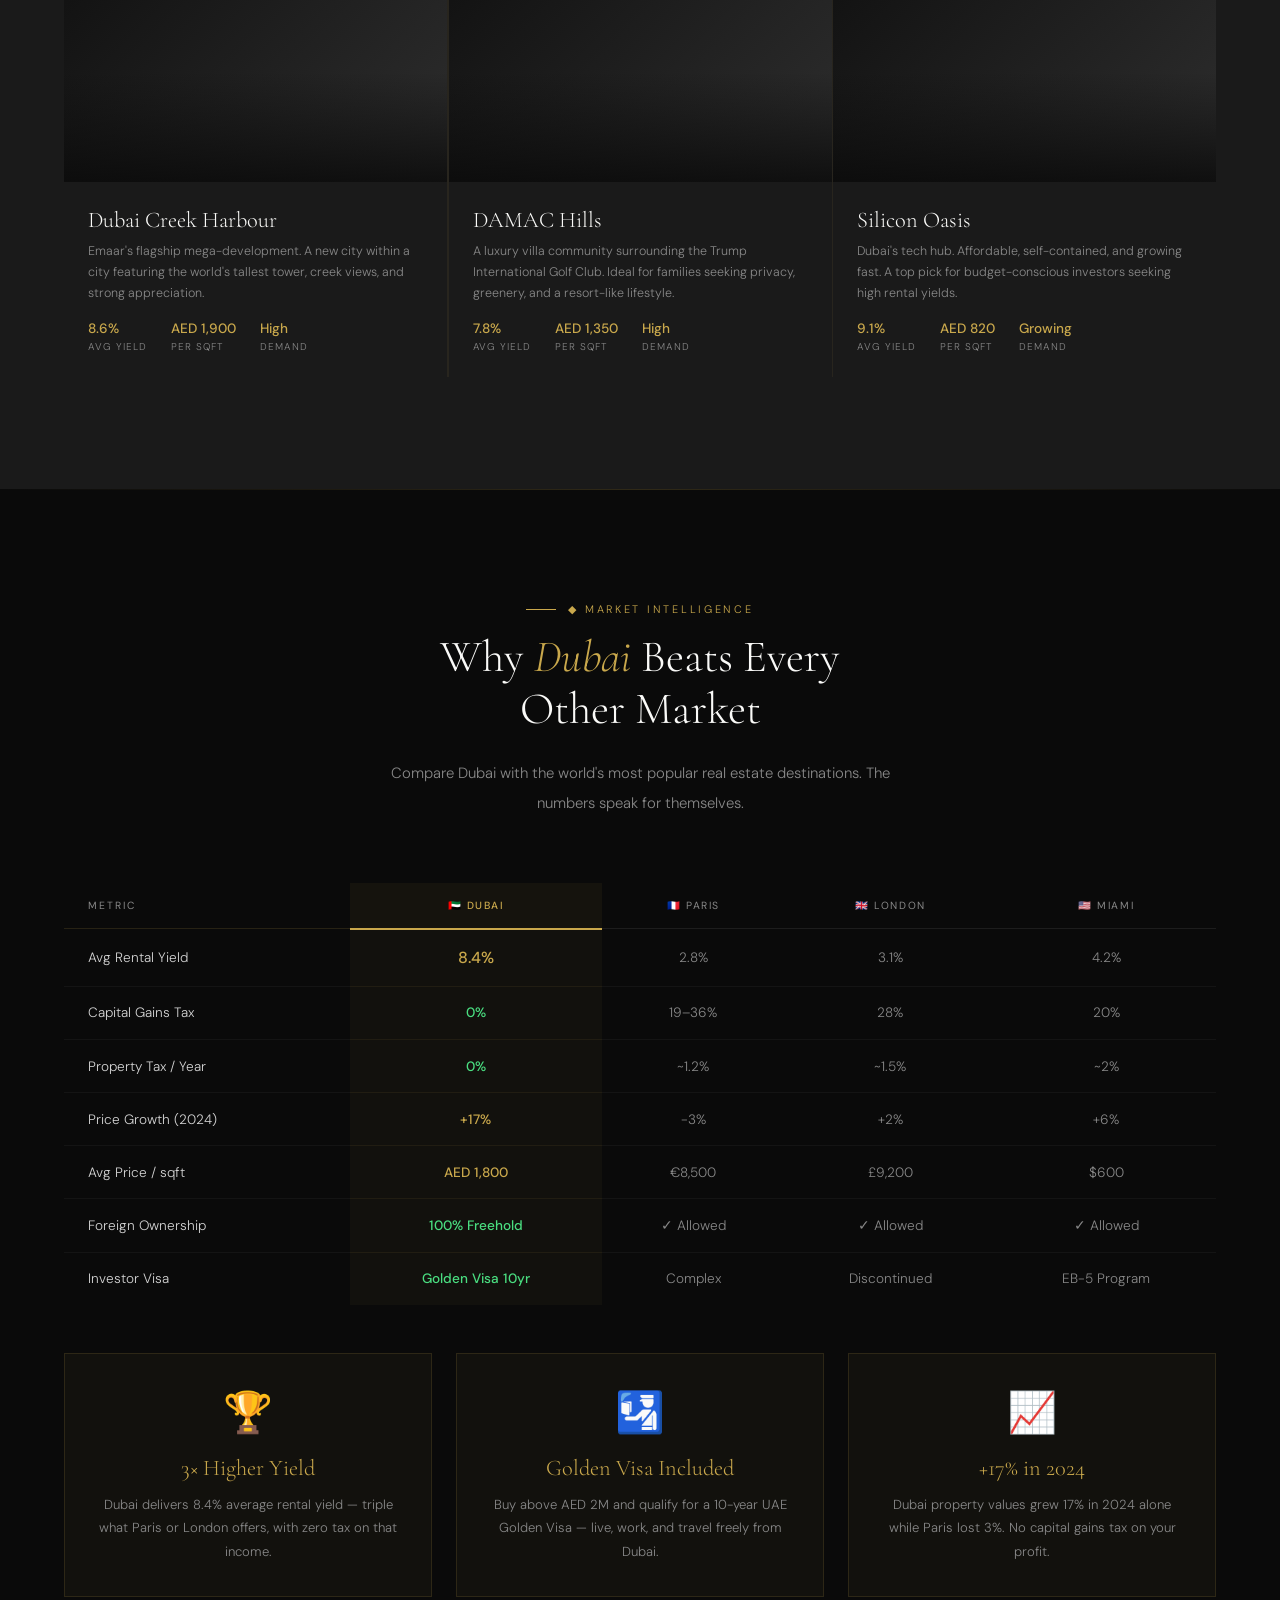
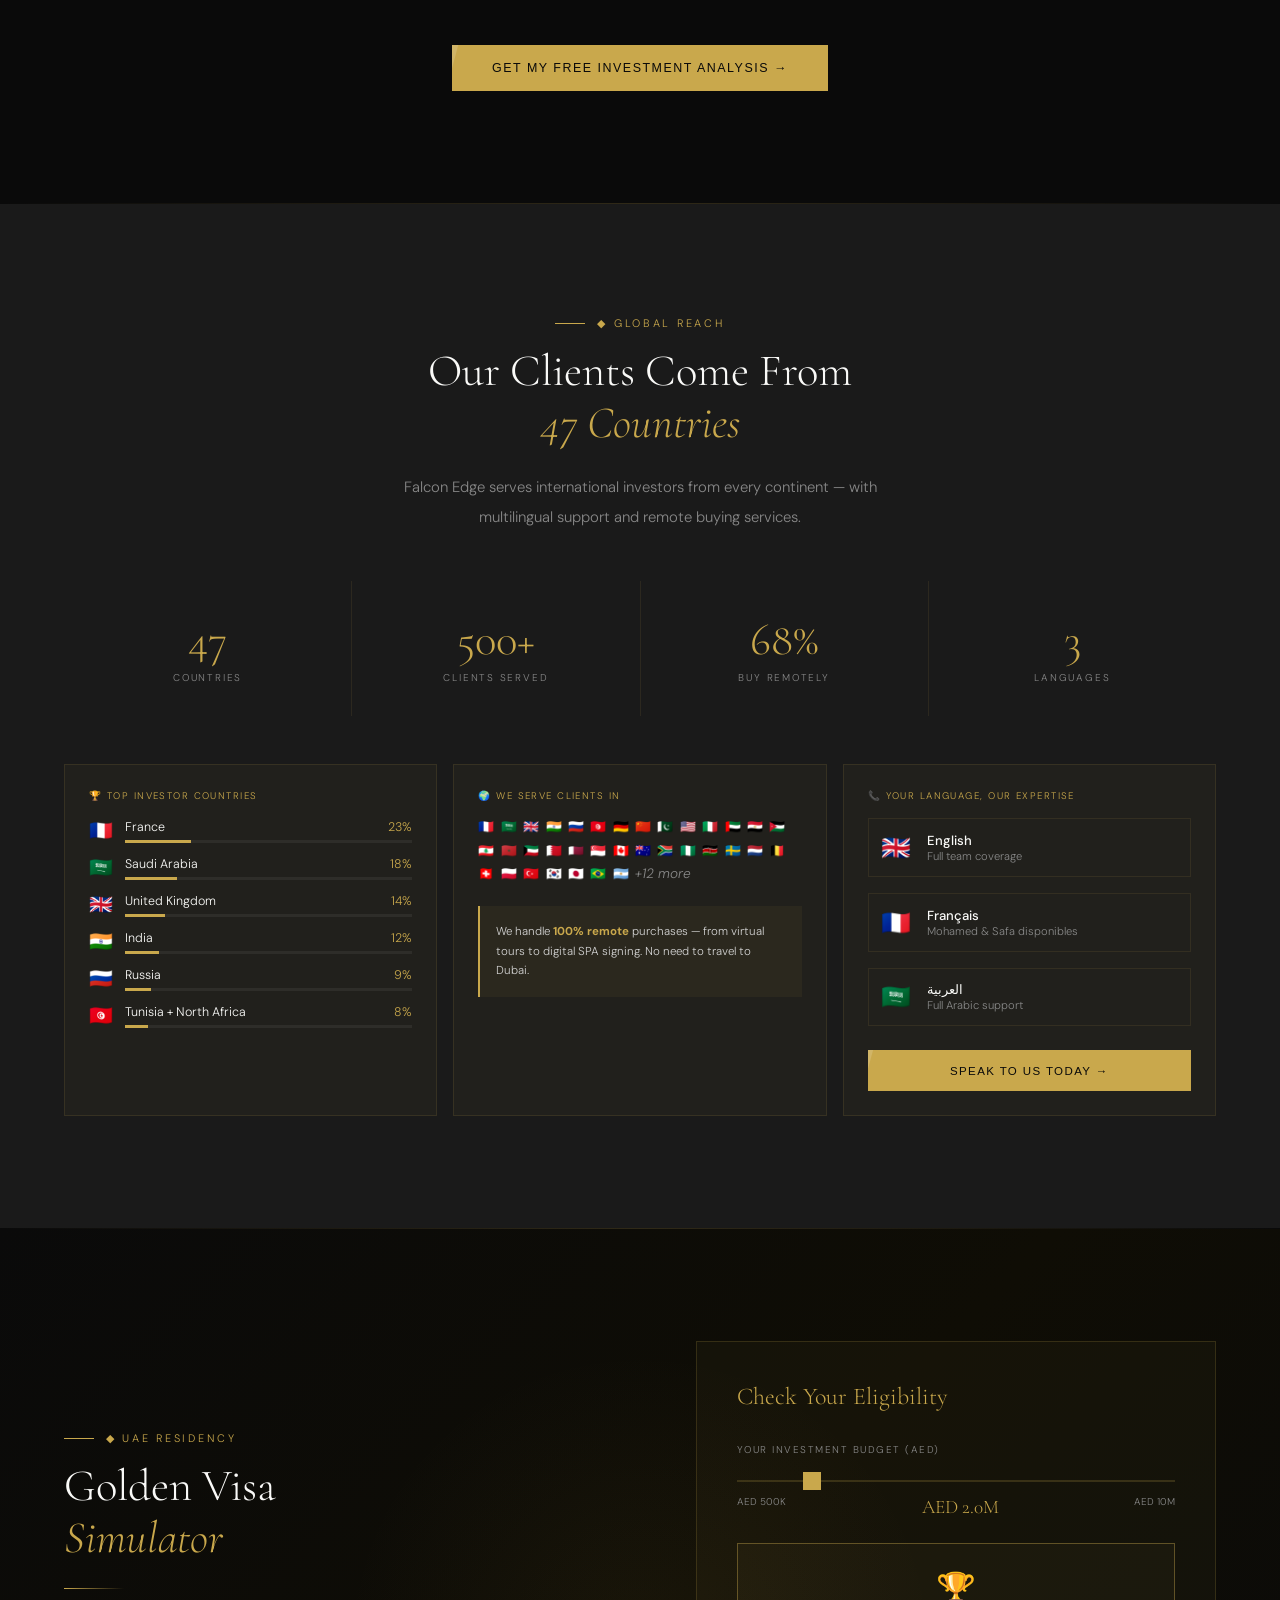
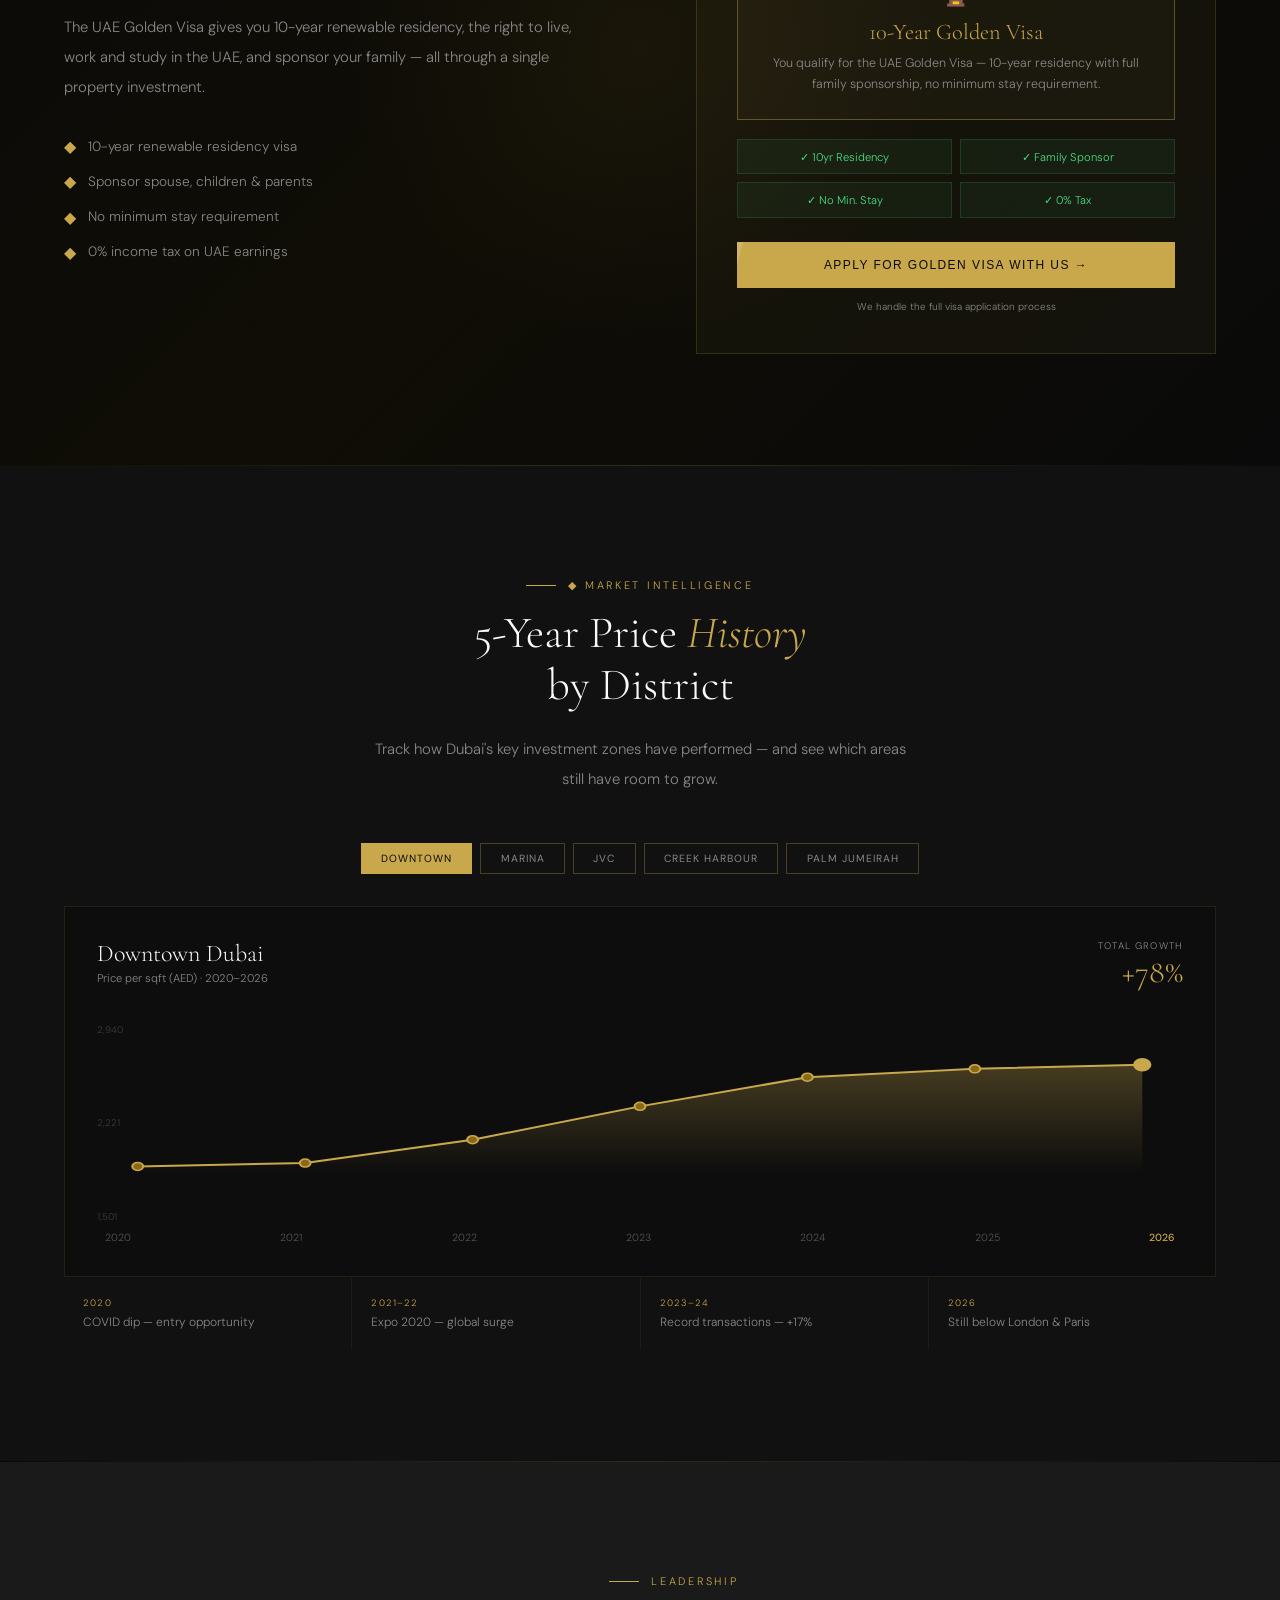
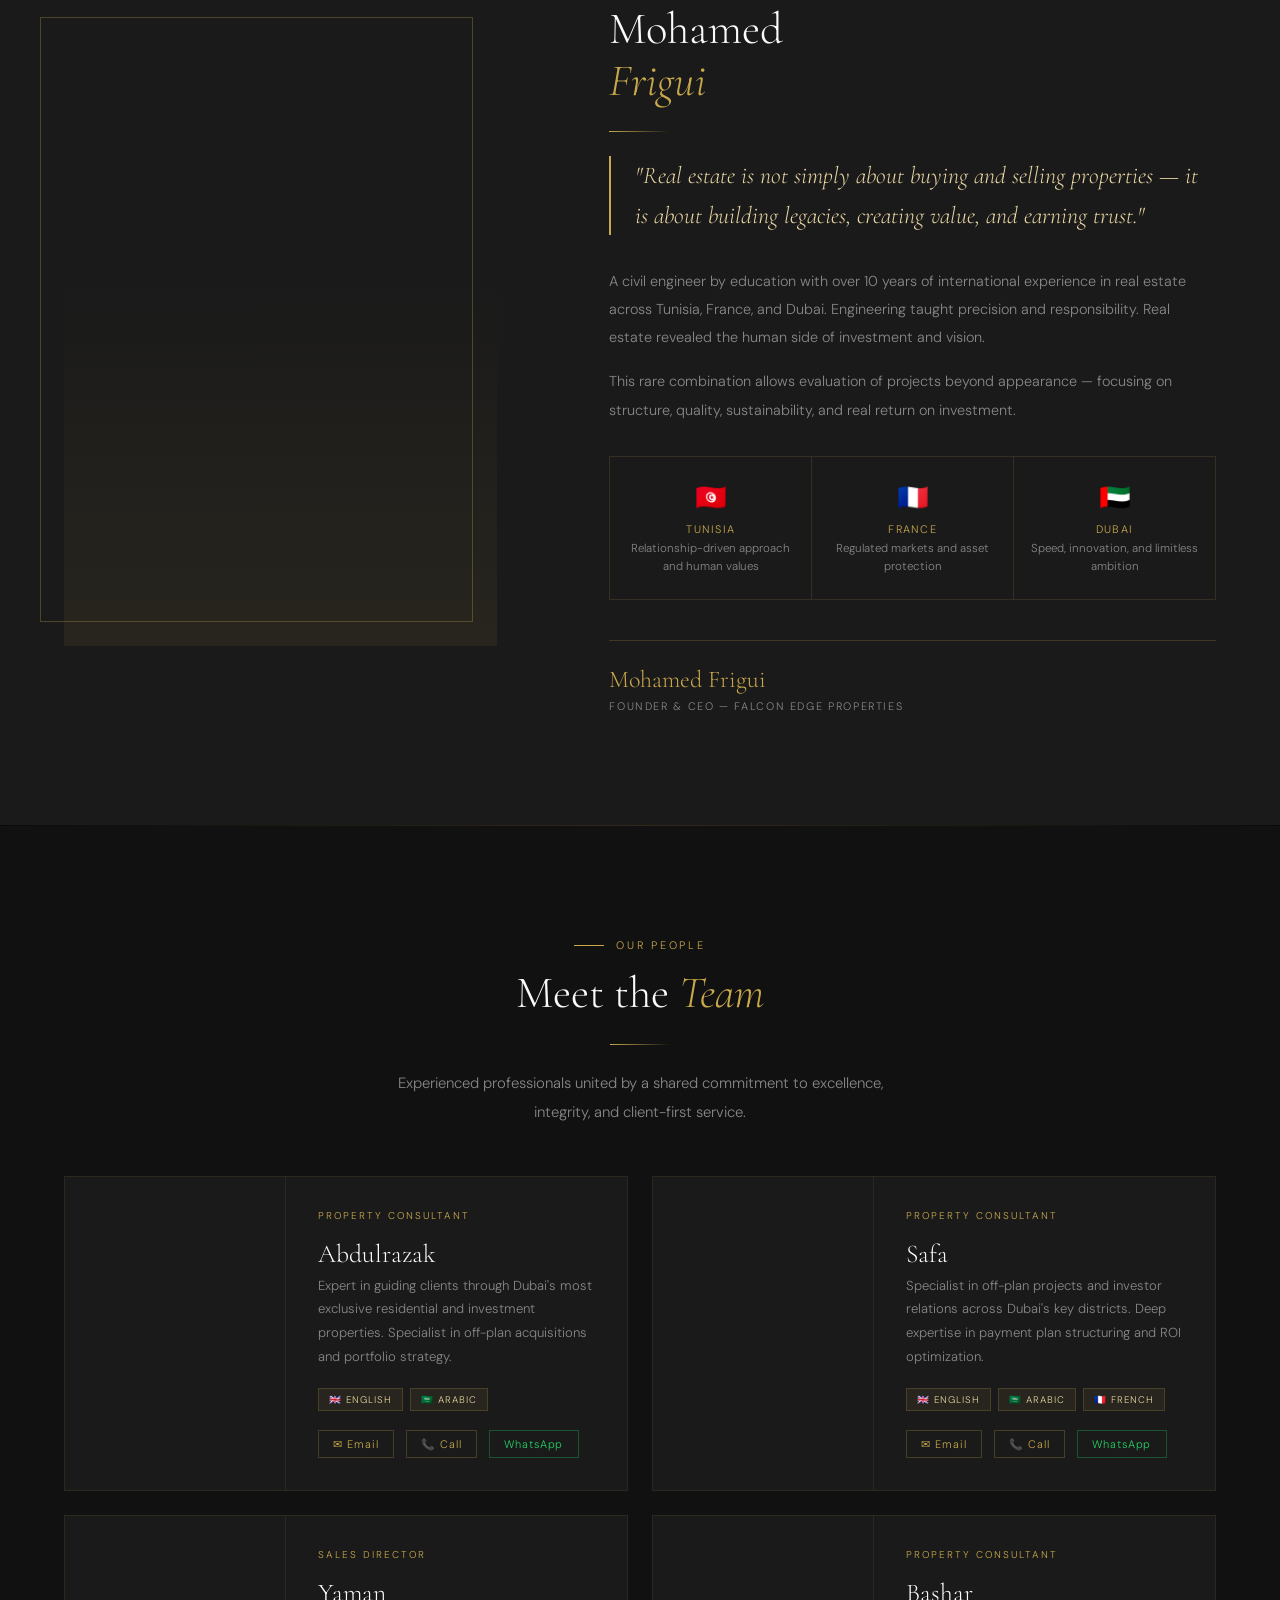
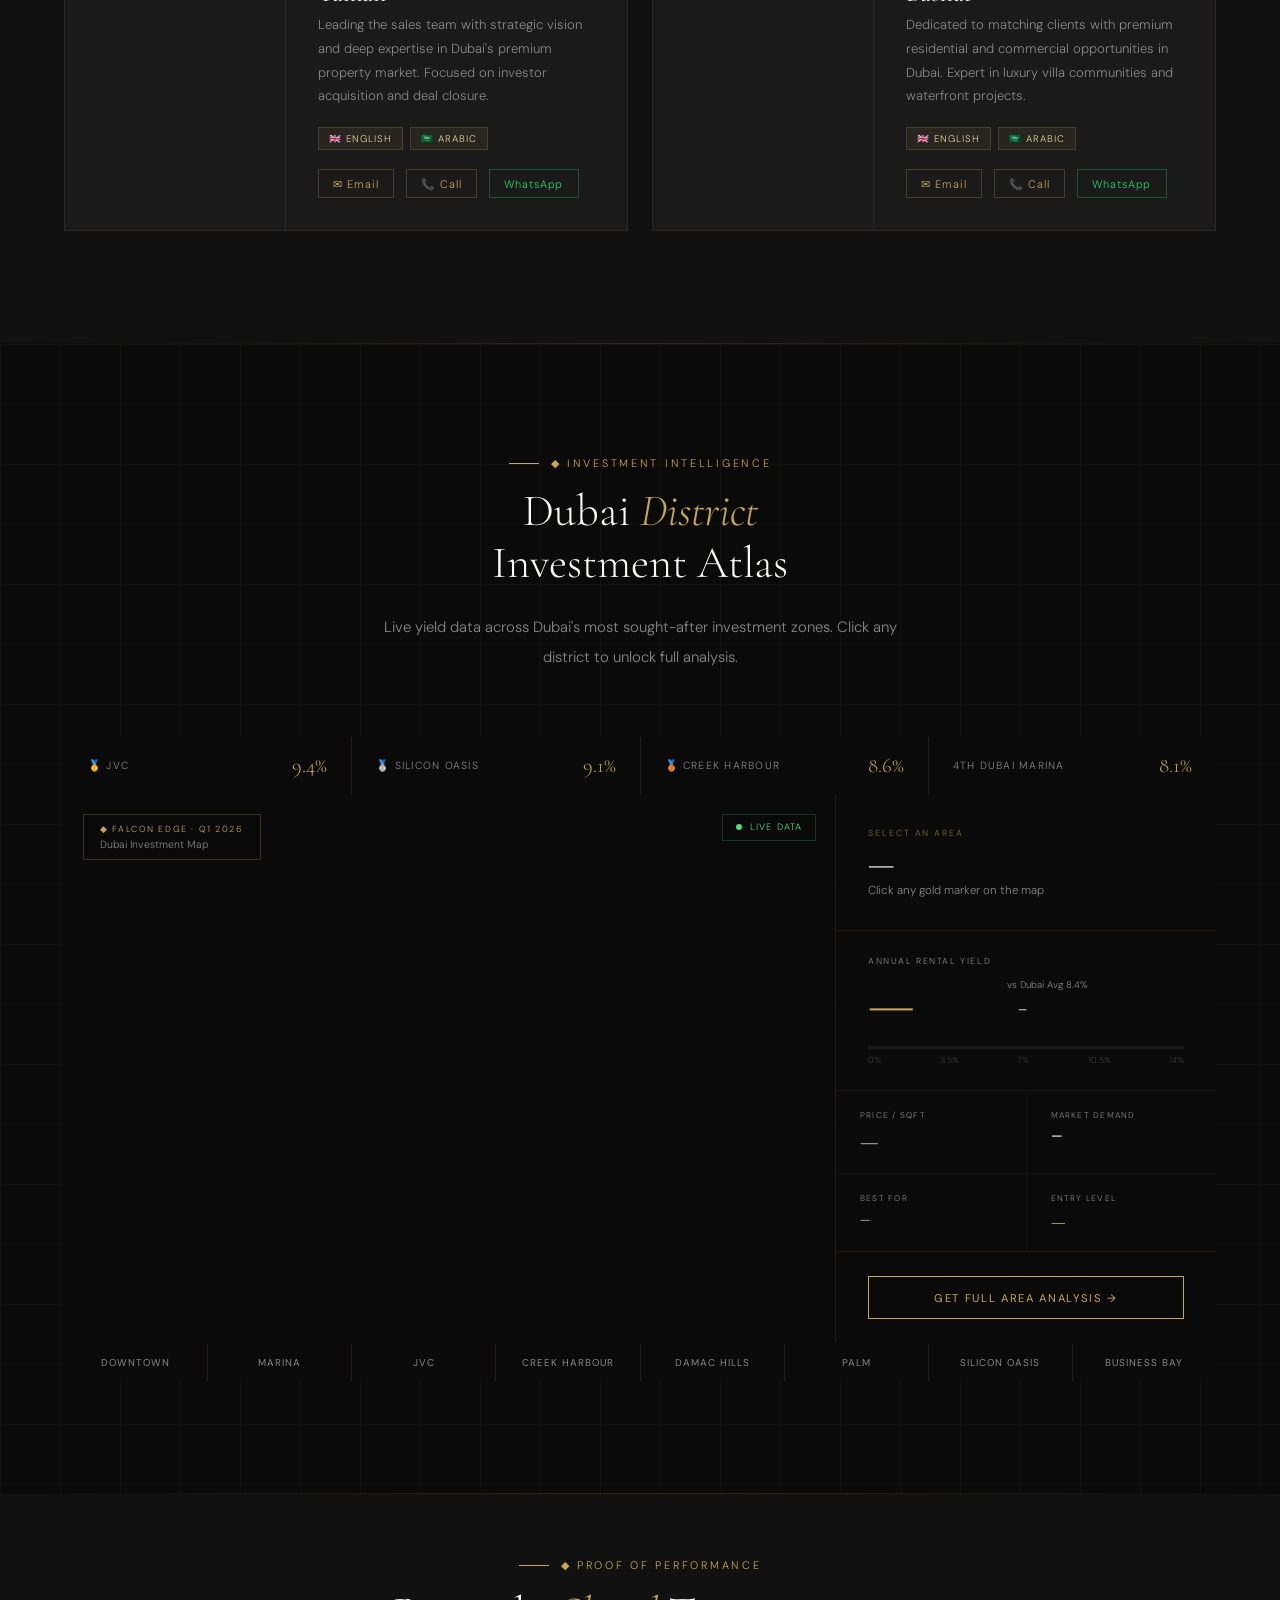
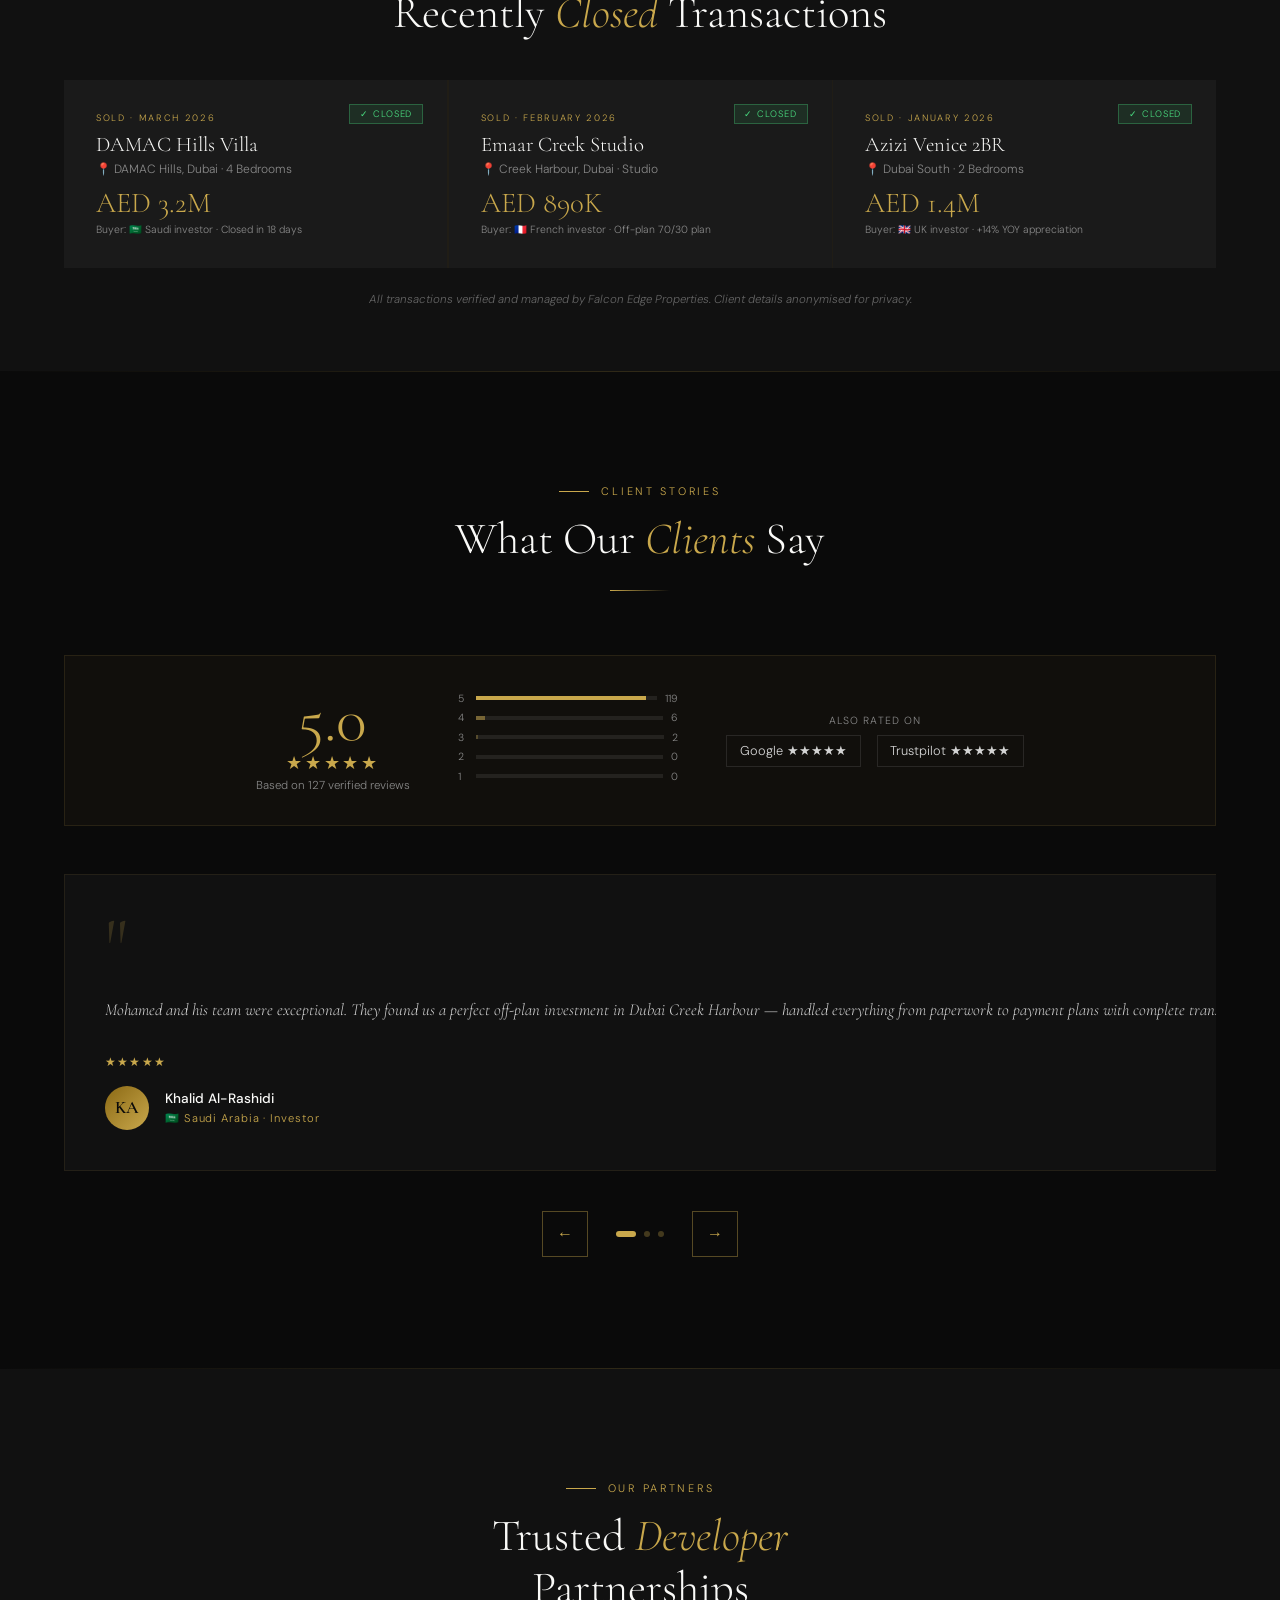
==== commit 796746e8: "PORTAL" ====
--- a/index.html
+++ b/index.html
@@ -27,7 +27,7 @@
             "name": "Falcon Edge Properties",
             "description": "Premium real estate consultancy in Dubai specializing in off-plan investments and advisory services",
             "url": "https://falconedgeproperties.com",
-            "telephone": "+97152299405",
+            "telephone": "+21620302350",
             "email": "falconedge1@gmail.com",
             "address": {
                 "@type": "PostalAddress",
@@ -1644,7 +1644,7 @@
             .hero-content { padding: 1.5rem 1.2rem 180px !important; }
             .hero-title { font-size: clamp(1.9rem, 10vw, 2.8rem) !important; line-height: 1.05 !important; }
             .hero-sub { font-size: 0.84rem !important; }
-            
+
 
             /* RERA trust bar */
             #trustBar { font-size: 0.5rem !important; gap: 0.5rem !important; padding: 0.6rem 0.8rem !important; }
@@ -1815,8 +1815,12 @@
         /* ── HIGH-DPI / RETINA SCREENS ── */
         @media (-webkit-min-device-pixel-ratio: 2), (min-resolution: 192dpi) {
             .navbar, #top-bar { -webkit-font-smoothing: antialiased; }
-            img { image-rendering: -webkit-optimize-contrast; }
-        }
+
+        }
+
+        .portal-popup .leaflet-popup-content-wrapper { background: #0d0d0d !important; border: none !important; padding: 0 !important; border-radius: 0 !important; }
+        .portal-popup .leaflet-popup-tip { background: #0d0d0d !important; }
+        .portal-popup .leaflet-popup-content { margin: 0 !important; }
     </style>
 </head>
 <body class="intro-active">
@@ -1867,6 +1871,595 @@
         // Also allow click-to-skip
         intro.addEventListener('click', dismissIntro);
     })();
+
+    // ══ AGENT PORTAL ══
+    const PORTAL_PASS = 'FE2026';
+    const WA_AGENT = '21620302350';
+
+    const portalProps = [
+        // DAMAC
+        { id:1,  name:'DAMAC Islands 2',        dev:'DAMAC',      type:'Villa',     beds:'1-5 BR',     price:1600000,  priceStr:'AED 1.6M+',  handover:'Q2 2027', plan:'80/20', planD:'20% now, 60% during construction, 20% on handover', yld:'7.8%', area:'Dubai Islands',    lat:25.095, lng:55.166, tag:'Waterfront',    downMin:320000  },
+        { id:2,  name:'DAMAC Lagoons',           dev:'DAMAC',      type:'Villa',     beds:'3-6 BR',     price:2200000,  priceStr:'AED 2.2M+',  handover:'Q4 2026', plan:'75/25', planD:'25% now, 50% during construction, 25% on handover', yld:'7.5%', area:'DAMAC Hills 2',   lat:24.990, lng:55.190, tag:'Mediterranean', downMin:550000  },
+        { id:3,  name:'DAMAC Hills Villas',      dev:'DAMAC',      type:'Villa',     beds:'4-5 BR',     price:3500000,  priceStr:'AED 3.5M+',  handover:'Q1 2027', plan:'60/40', planD:'20% now, 40% during construction, 40% on handover', yld:'7.2%', area:'DAMAC Hills',     lat:25.029, lng:55.236, tag:'Golf Views',    downMin:700000  },
+        // EMAAR
+        { id:4,  name:'Creek Harbour Residences',dev:'Emaar',      type:'Apartment', beds:'Studio-3BR', price:890000,   priceStr:'AED 890K+',  handover:'Q4 2027', plan:'70/30', planD:'10% now, 60% during construction, 30% on handover', yld:'8.6%', area:'Creek Harbour',   lat:25.200, lng:55.350, tag:'Creek Views',   downMin:89000   },
+        { id:5,  name:'Emaar Beachfront',        dev:'Emaar',      type:'Apartment', beds:'1-3 BR',     price:1800000,  priceStr:'AED 1.8M+',  handover:'Q2 2027', plan:'80/20', planD:'10% now, 70% during construction, 20% on handover', yld:'7.9%', area:'Dubai Harbour',   lat:25.090, lng:55.130, tag:'Sea View',      downMin:180000  },
+        { id:6,  name:'The Oasis by Emaar',      dev:'Emaar',      type:'Villa',     beds:'4-6 BR',     price:5200000,  priceStr:'AED 5.2M+',  handover:'Q3 2028', plan:'80/20', planD:'20% now, 60% during construction, 20% on handover', yld:'6.8%', area:'MBR City',        lat:25.170, lng:55.280, tag:'Lagoon',        downMin:1040000 },
+        { id:7,  name:'Emaar South Golf',        dev:'Emaar',      type:'Apartment', beds:'1-2 BR',     price:750000,   priceStr:'AED 750K+',  handover:'Q1 2027', plan:'70/30', planD:'10% now, 60% during construction, 30% on handover', yld:'8.4%', area:'Dubai South',     lat:24.897, lng:55.161, tag:'Golf Course',   downMin:75000   },
+        // AZIZI
+        { id:8,  name:'Venice Next Legacy',      dev:'Azizi',      type:'Apartment', beds:'1-4 BR',     price:1400000,  priceStr:'AED 1.4M+',  handover:'Q1 2028', plan:'60/40', planD:'20% now, 40% during construction, 40% on handover', yld:'8.2%', area:'Dubai South',     lat:24.906, lng:55.168, tag:'Canal Views',   downMin:280000  },
+        { id:9,  name:'Azizi Riviera',           dev:'Azizi',      type:'Apartment', beds:'Studio-3BR', price:520000,   priceStr:'AED 520K+',  handover:'Q3 2026', plan:'50/50', planD:'20% now, 30% during construction, 50% on handover', yld:'9.1%', area:'Meydan',          lat:25.174, lng:55.306, tag:'Waterfront',    downMin:52000   },
+        { id:10, name:'Azizi Venice 2',          dev:'Azizi',      type:'Apartment', beds:'Studio-2BR', price:680000,   priceStr:'AED 680K+',  handover:'Q2 2027', plan:'60/40', planD:'10% now, 50% during construction, 40% on handover', yld:'8.8%', area:'Dubai South',     lat:24.912, lng:55.172, tag:'Lagoon View',   downMin:68000   },
+        // ELLINGTON
+        { id:11, name:'Marvia Shores',           dev:'Ellington',  type:'Villa',     beds:'4-6 BR',     price:3200000,  priceStr:'AED 3.2M+',  handover:'Q3 2027', plan:'50/50', planD:'20% now, 30% during construction, 50% on handover', yld:'7.2%', area:'Tilal Al Ghaf',   lat:25.038, lng:55.203, tag:'Private Beach', downMin:640000  },
+        { id:12, name:'Ellington Ocean House',   dev:'Ellington',  type:'Apartment', beds:'1-3 BR',     price:2100000,  priceStr:'AED 2.1M+',  handover:'Q4 2027', plan:'70/30', planD:'20% now, 50% during construction, 30% on handover', yld:'7.5%', area:'Palm Jumeirah',   lat:25.112, lng:55.139, tag:'Sea Views',     downMin:420000  },
+        { id:13, name:'Ellington Crestmark',     dev:'Ellington',  type:'Apartment', beds:'1-2 BR',     price:950000,   priceStr:'AED 950K+',  handover:'Q1 2026', plan:'40/60', planD:'10% now, 30% during construction, 60% on handover', yld:'8.1%', area:'Business Bay',    lat:25.186, lng:55.260, tag:'Canal Views',   downMin:95000   },
+        // SOBHA
+        { id:14, name:'Sobha Hartland 2',        dev:'Sobha',      type:'Apartment', beds:'1-4 BR',     price:2100000,  priceStr:'AED 2.1M+',  handover:'Q2 2027', plan:'60/40', planD:'20% now, 40% during construction, 40% on handover', yld:'8.0%', area:'MBR City',        lat:25.183, lng:55.327, tag:'Forest Views',  downMin:420000  },
+        { id:15, name:'Sobha Seahaven',          dev:'Sobha',      type:'Apartment', beds:'1-3 BR',     price:2800000,  priceStr:'AED 2.8M+',  handover:'Q4 2026', plan:'80/20', planD:'20% now, 60% during construction, 20% on handover', yld:'7.4%', area:'Dubai Harbour',   lat:25.088, lng:55.132, tag:'Marina View',   downMin:560000  },
+        { id:16, name:'Sobha One',               dev:'Sobha',      type:'Apartment', beds:'Studio-4BR', price:1200000,  priceStr:'AED 1.2M+',  handover:'Q3 2026', plan:'70/30', planD:'10% now, 60% during construction, 30% on handover', yld:'8.3%', area:'Ras Al Khor',     lat:25.198, lng:55.354, tag:'Golf + Creek',  downMin:120000  },
+        // NAKHEEL
+        { id:17, name:'Palm Jebel Ali Villa',    dev:'Nakheel',    type:'Villa',     beds:'5-7 BR',     price:5500000,  priceStr:'AED 5.5M+',  handover:'Q4 2027', plan:'80/20', planD:'20% now, 60% during construction, 20% on handover', yld:'6.8%', area:'Palm Jebel Ali',  lat:24.993, lng:55.028, tag:'Sea Views',     downMin:1100000 },
+        { id:18, name:'Nakheel Palm Beach Tow.', dev:'Nakheel',    type:'Apartment', beds:'1-3 BR',     price:1900000,  priceStr:'AED 1.9M+',  handover:'Q2 2026', plan:'60/40', planD:'20% now, 40% during construction, 40% on handover', yld:'7.1%', area:'Palm Jumeirah',   lat:25.115, lng:55.142, tag:'Beach Access',  downMin:380000  },
+        // MERAAS
+        { id:19, name:'Bluewaters Residences',   dev:'Meraas',     type:'Apartment', beds:'1-4 BR',     price:3100000,  priceStr:'AED 3.1M+',  handover:'Ready',   plan:'100/0', planD:'Ready to move in — 100% payment', yld:'6.5%', area:'Bluewaters Island', lat:25.078, lng:55.119, tag:'Ain Dubai View', downMin:620000 },
+        { id:20, name:'City Walk Residences',    dev:'Meraas',     type:'Apartment', beds:'1-3 BR',     price:2400000,  priceStr:'AED 2.4M+',  handover:'Ready',   plan:'100/0', planD:'Ready to move in — 100% payment', yld:'6.8%', area:'City Walk',         lat:25.202, lng:55.267, tag:'Urban Living',  downMin:480000  },
+        // ALDAR
+        { id:21, name:'Aldar Saadiyat Grove',    dev:'Aldar',      type:'Apartment', beds:'Studio-3BR', price:1100000,  priceStr:'AED 1.1M+',  handover:'Q2 2027', plan:'60/40', planD:'20% now, 40% during construction, 40% on handover', yld:'7.6%', area:'Saadiyat Island', lat:24.540, lng:54.435, tag:'Abu Dhabi',     downMin:220000  },
+        // OMNIYAT
+        { id:22, name:'One at Palm Jumeirah',    dev:'Omniyat',    type:'Penthouse', beds:'3-5 BR',     price:12000000, priceStr:'AED 12M+',   handover:'Ready',   plan:'100/0', planD:'Ready to move in — 100% payment', yld:'5.8%', area:'Palm Jumeirah',     lat:25.108, lng:55.137, tag:'Ultra Luxury',  downMin:2400000 },
+        // SELECT GROUP
+        { id:23, name:'15 Northside',            dev:'Select Group',type:'Apartment',beds:'Studio-2BR', price:780000,   priceStr:'AED 780K+',  handover:'Q1 2027', plan:'60/40', planD:'20% now, 40% during construction, 40% on handover', yld:'8.9%', area:'Business Bay',   lat:25.191, lng:55.256, tag:'Canal Views',   downMin:78000   },
+        { id:24, name:'Marina Gate 3',           dev:'Select Group',type:'Apartment',beds:'1-3 BR',     price:1300000,  priceStr:'AED 1.3M+',  handover:'Q3 2026', plan:'70/30', planD:'10% now, 60% during construction, 30% on handover', yld:'8.5%', area:'Dubai Marina',   lat:25.076, lng:55.136, tag:'Marina Views',  downMin:130000  },
+        { id:25, name:'Jumeirah Living MBR',     dev:'Select Group',type:'Apartment',beds:'2-4 BR',     price:4200000,  priceStr:'AED 4.2M+',  handover:'Q2 2027', plan:'80/20', planD:'20% now, 60% during construction, 20% on handover', yld:'6.9%', area:'MBR City',       lat:25.175, lng:55.270, tag:'5-Star Living',  downMin:840000  },
+    ];
+
+    let selectedPropIds = new Set();
+    let crmLeads = [];
+    try { crmLeads = JSON.parse(localStorage.getItem('fe_crm') || '[]'); } catch(e) {}
+
+    // Open portal: click logo 5 times OR ?portal=1
+    let logoClicks = 0;
+    window.addEventListener('DOMContentLoaded', function() {
+        // Check URL param after DOM is ready
+        if (new URLSearchParams(window.location.search).get('portal') === '1') {
+            openPortal();
+        }
+        // Logo click trigger
+        var navLogo = document.querySelector('.nav-logo');
+        if (navLogo) {
+            navLogo.addEventListener('click', function() {
+                logoClicks++;
+                if (logoClicks >= 5) { logoClicks = 0; openPortal(); }
+                setTimeout(function() { if(logoClicks > 0 && logoClicks < 5) logoClicks = 0; }, 2500);
+            });
+        }
+    });
+
+    function openPortal() {
+        // Hide intro if still showing
+        var intro = document.getElementById('falcon-intro');
+        if (intro) intro.style.display = 'none';
+        var portal = document.getElementById('agent-portal');
+        if (!portal) { alert('Portal not loaded. Try refreshing.'); return; }
+        portal.style.display = 'block';
+        var dateEl = document.getElementById('portal-date');
+        if (dateEl) dateEl.textContent = new Date().toLocaleDateString('en-AE', {weekday:'short',year:'numeric',month:'short',day:'numeric'});
+    }
+    function closePortal() {
+        document.getElementById('agent-portal').style.display = 'none';
+        document.getElementById('portal-login').style.display = 'flex';
+        document.getElementById('portal-main').style.display = 'none';
+    }
+    function portalLogin() {
+        if (document.getElementById('portal-pass').value === PORTAL_PASS) {
+            document.getElementById('portal-login').style.display = 'none';
+            var pm = document.getElementById('portal-main');
+            pm.style.display = 'flex';
+            renderPortalProps(portalProps);
+            renderCRM();
+        } else {
+            document.getElementById('portal-pass').style.borderColor = 'rgba(255,80,80,0.5)';
+            setTimeout(function() { document.getElementById('portal-pass').style.borderColor = 'rgba(201,168,76,0.25)'; }, 1500);
+        }
+    }
+    function showPortalTab(tab) {
+        ['search','catalog','crm'].forEach(function(t) {
+            document.getElementById('ptab-' + t).style.display = (t === tab) ? 'flex' : 'none';
+        });
+        document.querySelectorAll('.ptab').forEach(function(b) {
+            b.classList.toggle('active', b.dataset.tab === tab);
+        });
+        if (tab === 'catalog') updateCatalogPreview();
+        if (tab === 'crm') renderCRM();
+    }
+    function renderPortalProps(props) {
+        var grid = document.getElementById('portal-props-grid');
+        document.getElementById('portal-count').textContent = props.length;
+        grid.innerHTML = props.map(function(p) {
+            var sel = selectedPropIds.has(p.id);
+            return '<div class="pcard' + (sel ? ' selected' : '') + '" onclick="togglePropSelect(' + p.id + ')" style="background:#0d0d0d;border:1px solid rgba(201,168,76,' + (sel ? '0.4' : '0.1') + ');padding:1.1rem;cursor:pointer;position:relative;">' +
+                '<div class="pcard-check" style="position:absolute;top:0.75rem;right:0.75rem;width:20px;height:20px;border:1px solid rgba(201,168,76,0.3);display:flex;align-items:center;justify-content:center;font-size:0.65rem;background:' + (sel ? '#C9A84C' : 'transparent') + ';color:' + (sel ? '#000' : 'transparent') + ';">✓</div>' +
+                '<div style="font-size:0.52rem;letter-spacing:0.14em;text-transform:uppercase;color:rgba(201,168,76,0.65);margin-bottom:0.25rem;">' + p.dev + ' · ' + p.tag + '</div>' +
+                '<div style="font-family:Cormorant Garamond,serif;font-size:1.15rem;color:#fff;margin-bottom:0.4rem;">' + p.name + '</div>' +
+                '<div style="font-size:0.68rem;color:rgba(255,255,255,0.38);margin-bottom:0.7rem;">📍 ' + p.area + ' · ' + p.beds + ' · ' + p.type + '</div>' +
+                '<div style="display:grid;grid-template-columns:repeat(3,1fr);gap:4px;border-top:1px solid rgba(201,168,76,0.07);padding-top:0.7rem;">' +
+                '<div><div style="font-family:Cormorant Garamond,serif;font-size:0.95rem;color:#C9A84C;">' + p.priceStr + '</div><div style="font-size:0.5rem;color:rgba(255,255,255,0.28);text-transform:uppercase;letter-spacing:0.08em;margin-top:1px;">From</div></div>' +
+                '<div><div style="font-size:0.82rem;color:#C9A84C;font-weight:500;">' + p.yld + '</div><div style="font-size:0.5rem;color:rgba(255,255,255,0.28);text-transform:uppercase;letter-spacing:0.08em;margin-top:1px;">Yield</div></div>' +
+                '<div><div style="font-size:0.72rem;color:rgba(255,255,255,0.55);">' + p.handover + '</div><div style="font-size:0.5rem;color:rgba(255,255,255,0.28);text-transform:uppercase;letter-spacing:0.08em;margin-top:1px;">Handover</div></div>' +
+                '</div>' +
+                '<div style="margin-top:0.5rem;font-size:0.62rem;color:rgba(201,168,76,0.55);">Plan: ' + p.plan + '</div>' +
+                '</div>';
+        }).join('');
+    }
+    function togglePropSelect(id) {
+        if (selectedPropIds.has(id)) selectedPropIds.delete(id);
+        else if (selectedPropIds.size < 6) selectedPropIds.add(id);
+        var count = selectedPropIds.size;
+        document.getElementById('portal-selected-count').textContent = count;
+        document.getElementById('view-catalog-btn').style.display = count > 0 ? 'inline-block' : 'none';
+        renderPortalProps(getCurrentFilteredProps());
+        updateCatList();
+    }
+    function updateCatList() {
+        var sel = portalProps.filter(function(p) { return selectedPropIds.has(p.id); });
+        document.getElementById('cat-count').textContent = sel.length;
+        document.getElementById('cat-selected-list').innerHTML = sel.length === 0
+            ? '<div style="color:rgba(255,255,255,0.25);font-size:0.73rem;">No properties selected</div>'
+            : sel.map(function(p) {
+                return '<div style="display:flex;justify-content:space-between;align-items:center;padding:0.35rem 0;border-bottom:1px solid rgba(255,255,255,0.04);">' +
+                    '<span style="font-size:0.73rem;color:rgba(255,255,255,0.65);">' + p.name + '</span>' +
+                    '<button onclick="event.stopPropagation();togglePropSelect(' + p.id + ')" style="background:none;border:none;color:rgba(255,100,100,0.45);cursor:pointer;font-size:0.85rem;line-height:1;padding:0 0.2rem;">✕</button>' +
+                    '</div>';
+            }).join('');
+    }
+    function getCurrentFilteredProps() {
+        var dev = document.getElementById('f-dev').value;
+        var type = document.getElementById('f-type').value;
+        var budget = document.getElementById('f-budget').value;
+        var handover = document.getElementById('f-handover').value;
+        return portalProps.filter(function(p) {
+            if (dev && p.dev !== dev) return false;
+            if (type && p.type !== type) return false;
+            if (budget === '500'  && p.price >= 500000) return false;
+            if (budget === '1000' && (p.price < 500000 || p.price >= 1000000)) return false;
+            if (budget === '2000' && (p.price < 1000000 || p.price >= 2000000)) return false;
+            if (budget === '5000' && (p.price < 2000000 || p.price >= 5000000)) return false;
+            if (budget === '9999' && p.price < 5000000) return false;
+            if (handover && p.handover.indexOf(handover) === -1) return false;
+            return true;
+        });
+    }
+    function filterPortalProps() {
+        var filtered = getCurrentFilteredProps();
+        document.getElementById('portal-count').textContent = filtered.length;
+        renderPortalProps(filtered);
+    }
+    function resetPortalFilters() {
+        ['f-dev','f-type','f-budget','f-handover'].forEach(function(id) {
+            document.getElementById(id).value = '';
+        });
+        filterPortalProps();
+    }
+    function updateCatalogPreview() {
+        var sel = portalProps.filter(function(p) { return selectedPropIds.has(p.id); });
+        var client = document.getElementById('cat-client').value || 'Valued Client';
+        var agent = document.getElementById('cat-agent').value || 'Falcon Edge Team';
+        var budget = document.getElementById('cat-budget').value || '';
+        var lang = document.getElementById('cat-lang').value || 'en';
+        updateCatList();
+        var preview = document.getElementById('catalog-preview');
+        if (sel.length === 0) {
+            preview.innerHTML = '<div style="text-align:center;padding:3rem;color:rgba(255,255,255,0.2);font-size:0.8rem;">Select properties from Search to preview</div>';
+            return;
+        }
+        var labels = {
+            en: { title:'Property Selection', prepFor:'Prepared for', by:'Your Consultant', from:'From', yld:'Annual Yield', hand:'Handover', plan:'Payment Plan', cta:'Contact us via WhatsApp' },
+            fr: { title:'Selection Immobiliere', prepFor:'Prepare pour', by:'Votre Consultant', from:'A partir de', yld:'Rendement Annuel', hand:'Livraison', plan:'Plan de Paiement', cta:'Contactez-nous via WhatsApp' },
+            ar: { title:'اختيار العقارات', prepFor:'معد لـ', by:'مستشارك', from:'ابتداء من', yld:'العائد السنوي', hand:'تسليم', plan:'خطة الدفع', cta:'تواصل معنا عبر واتساب' },
+        };
+        var L = labels[lang] || labels['en'];
+        preview.innerHTML = '<div style="font-family:DM Sans,sans-serif;">' +
+            '<div style="text-align:center;padding:1.5rem 0 2rem;border-bottom:1px solid rgba(201,168,76,0.2);margin-bottom:1.5rem;">' +
+            '<div style="font-size:0.55rem;letter-spacing:0.25em;text-transform:uppercase;color:rgba(201,168,76,0.6);margin-bottom:0.75rem;">FALCON EDGE PROPERTIES</div>' +
+            '<div style="font-family:Cormorant Garamond,serif;font-size:2rem;color:#C9A84C;margin-bottom:0.5rem;">' + L.title + '</div>' +
+            '<div style="font-size:0.8rem;color:rgba(255,255,255,0.5);">' + L.prepFor + ': <strong style="color:#fff;">' + client + '</strong>' + (budget ? ' · ' + budget : '') + '</div>' +
+            '<div style="font-size:0.72rem;color:rgba(255,255,255,0.3);margin-top:0.25rem;">' + L.by + ': ' + agent + ' · ' + new Date().toLocaleDateString() + '</div>' +
+            '</div>' +
+            sel.map(function(p) {
+                return '<div style="margin-bottom:1.2rem;padding:1.2rem;border:1px solid rgba(201,168,76,0.12);background:#0d0d0d;">' +
+                    '<div style="display:flex;justify-content:space-between;align-items:flex-start;flex-wrap:wrap;gap:0.75rem;margin-bottom:0.9rem;">' +
+                    '<div><div style="font-size:0.52rem;letter-spacing:0.15em;text-transform:uppercase;color:rgba(201,168,76,0.65);margin-bottom:0.2rem;">' + p.dev + ' · ' + p.tag + '</div>' +
+                    '<div style="font-family:Cormorant Garamond,serif;font-size:1.35rem;color:#fff;">' + p.name + '</div>' +
+                    '<div style="font-size:0.7rem;color:rgba(255,255,255,0.38);">📍 ' + p.area + ' · ' + p.beds + '</div></div>' +
+                    '<div style="text-align:right;"><div style="font-family:Cormorant Garamond,serif;font-size:1.6rem;color:#C9A84C;">' + p.priceStr + '</div>' +
+                    '<div style="font-size:0.55rem;color:rgba(255,255,255,0.3);text-transform:uppercase;">' + L.from + '</div></div>' +
+                    '</div>' +
+                    '<div style="display:grid;grid-template-columns:repeat(3,1fr);gap:1px;background:rgba(201,168,76,0.07);">' +
+                    '<div style="background:#0d0d0d;padding:0.65rem;text-align:center;"><div style="font-size:0.95rem;font-weight:600;color:#C9A84C;">' + p.yld + '</div><div style="font-size:0.5rem;text-transform:uppercase;letter-spacing:0.08em;color:rgba(255,255,255,0.28);margin-top:2px;">' + L.yld + '</div></div>' +
+                    '<div style="background:#0d0d0d;padding:0.65rem;text-align:center;"><div style="font-size:0.82rem;color:rgba(255,255,255,0.75);">' + p.handover + '</div><div style="font-size:0.5rem;text-transform:uppercase;letter-spacing:0.08em;color:rgba(255,255,255,0.28);margin-top:2px;">' + L.hand + '</div></div>' +
+                    '<div style="background:#0d0d0d;padding:0.65rem;text-align:center;"><div style="font-size:0.82rem;color:rgba(255,255,255,0.75);">' + p.plan + '</div><div style="font-size:0.5rem;text-transform:uppercase;letter-spacing:0.08em;color:rgba(255,255,255,0.28);margin-top:2px;">' + L.plan + '</div></div>' +
+                    '</div></div>';
+            }).join('') +
+            '<div style="text-align:center;padding:1.2rem;border-top:1px solid rgba(201,168,76,0.1);margin-top:0.5rem;">' +
+            '<div style="font-size:0.72rem;color:rgba(255,255,255,0.35);">' + L.cta + '</div>' +
+            '<div style="font-size:0.9rem;color:#25D366;margin-top:0.3rem;font-weight:500;">+216 20 302 350</div>' +
+            '<div style="font-size:0.58rem;color:rgba(255,255,255,0.2);margin-top:0.2rem;">falconedgeproperties.com · RERA Registered</div>' +
+            '</div></div>';
+    }
+    function shareCatalogWA() {
+        var sel = portalProps.filter(function(p) { return selectedPropIds.has(p.id); });
+        var client = document.getElementById('cat-client').value || 'Valued Client';
+        var agent = document.getElementById('cat-agent').value || 'Falcon Edge';
+        if (sel.length === 0) { showToast('Select at least one property'); return; }
+        var today = new Date().toLocaleDateString('en-AE', {day:'numeric', month:'long', year:'numeric'});
+        var lines = [
+            '🏢 *FALCON EDGE PROPERTIES*',
+            '_Premium Real Estate · Dubai_',
+            '',
+            '━━━━━━━━━━━━━━━━━━━━━',
+            '',
+            'Dear *' + client + '*,',
+            '',
+            'Please find below your *exclusive property selection*, carefully curated by *' + agent + '* on ' + today + ':',
+            '',
+            '━━━━━━━━━━━━━━━━━━━━━',
+            ''
+        ];
+        sel.forEach(function(p, i) {
+            lines.push('◆ *' + p.name + '*');
+            lines.push('🏗 Developer: ' + p.dev);
+            lines.push('📍 Location: ' + p.area);
+            lines.push('🛏 Type: ' + p.type + ' · ' + p.beds);
+            lines.push('💰 Starting Price: *' + p.priceStr + '*');
+            lines.push('📈 Annual Yield: *' + p.yld + '*');
+            lines.push('📅 Handover: ' + p.handover);
+            lines.push('💳 Payment Plan: *' + p.plan + '* (Off-Plan)');
+            lines.push('🏆 Agency fee: Covered by developer');
+            lines.push('');
+        });
+        lines.push('━━━━━━━━━━━━━━━━━━━━━');
+        lines.push('');
+        lines.push('📲 *Ready to invest? Reply to this message for:*');
+        lines.push('  ✅ Full brochure & floor plans');
+        lines.push('  ✅ Unit availability & best prices');
+        lines.push('  ✅ Free consultation (EN · FR · AR)');
+        lines.push('');
+        lines.push('_Falcon Edge Properties · RERA Registered_');
+        lines.push('_falconedgeproperties.com_');
+        window.open('https://wa.me/?text=' + encodeURIComponent(lines.join('\n')), '_blank');
+    }
+    function printCatalog() {
+        updateCatalogPreview();
+        var prev = document.getElementById('catalog-preview').innerHTML;
+        var w = window.open('', '_blank');
+        w.document.write('<html><head><title>Falcon Edge Catalog</title><style>body{background:#0a0a0a;color:#fff;font-family:DM Sans,sans-serif;padding:2rem;} @import url("https://fonts.googleapis.com/css2?family=Cormorant+Garamond:wght@300;400&family=DM+Sans&display=swap");</style></head><body>' + prev + '</body></html>');
+        w.document.close();
+        setTimeout(function() { w.print(); }, 500);
+    }
+    function renderCRM() {
+        try { crmLeads = JSON.parse(localStorage.getItem('fe_crm') || '[]'); } catch(e) { crmLeads = []; }
+        var list = document.getElementById('crm-list');
+        var empty = document.getElementById('crm-empty');
+        if (!list) return;
+        if (crmLeads.length === 0) {
+            list.innerHTML = ''; empty.style.display = 'block';
+        } else {
+            empty.style.display = 'none';
+            list.innerHTML = crmLeads.map(function(l, i) {
+                return '<div style="background:#0d0d0d;border:1px solid rgba(201,168,76,0.1);padding:0.9rem 1rem;display:flex;justify-content:space-between;align-items:center;gap:1rem;">' +
+                    '<div><div style="font-size:0.85rem;font-weight:500;color:#fff;">' + (l.name || 'Unknown') + '</div>' +
+                    '<div style="font-size:0.7rem;color:rgba(255,255,255,0.38);margin-top:0.15rem;">' + (l.email || '') + (l.phone ? ' · ' + l.phone : '') + '</div>' +
+                    '<div style="font-size:0.62rem;color:rgba(201,168,76,0.6);margin-top:0.15rem;">' + (l.budget ? 'Budget: ' + l.budget : '') + (l.nationality ? ' · ' + l.nationality : '') + '</div>' +
+                    '<div style="font-size:0.58rem;color:rgba(255,255,255,0.2);margin-top:0.1rem;">' + (l.date || '') + '</div></div>' +
+                    '<div style="display:flex;gap:0.5rem;flex-shrink:0;">' +
+                    '<a href="https://wa.me/' + WA_AGENT + '?text=' + encodeURIComponent('Hi, following up with ' + (l.name||'client')) + '" target="_blank" style="background:rgba(37,211,102,0.08);border:1px solid rgba(37,211,102,0.2);color:#25D366;padding:0.4rem 0.7rem;font-size:0.6rem;text-decoration:none;letter-spacing:0.07em;text-transform:uppercase;white-space:nowrap;">WA</a>' +
+                    '<button onclick="deleteLead(' + i + ')" style="background:none;border:1px solid rgba(255,80,80,0.15);color:rgba(255,80,80,0.4);padding:0.4rem 0.6rem;font-size:0.6rem;cursor:pointer;font-family:DM Sans,sans-serif;">✕</button>' +
+                    '</div></div>';
+            }).join('');
+        }
+    }
+    function deleteLead(i) {
+        crmLeads.splice(i, 1);
+        localStorage.setItem('fe_crm', JSON.stringify(crmLeads));
+        renderCRM();
+    }
+    function clearCRM() {
+        if (confirm('Delete all inquiries?')) {
+            localStorage.removeItem('fe_crm'); crmLeads = []; renderCRM();
+        }
+    }
+    // Auto-save contact form leads
+    var _origSubmitForm = window.submitForm;
+    window.submitForm = function() {
+        var first = (document.getElementById('cf_first') && document.getElementById('cf_first').value) || '';
+        var email = (document.getElementById('cf_email') && document.getElementById('cf_email').value) || '';
+        if (first || email) {
+            var lead = {
+                name: [first, document.getElementById('cf_last') ? document.getElementById('cf_last').value : ''].filter(Boolean).join(' '),
+                email: email,
+                phone: document.getElementById('cf_phone') ? document.getElementById('cf_phone').value : '',
+                budget: document.getElementById('cf_budget') ? document.getElementById('cf_budget').value : '',
+                nationality: document.getElementById('cf_nationality') ? document.getElementById('cf_nationality').value : '',
+                interest: document.getElementById('cf_interest') ? document.getElementById('cf_interest').value : '',
+                date: new Date().toLocaleString('en-AE'),
+            };
+            var leads = [];
+            try { leads = JSON.parse(localStorage.getItem('fe_crm') || '[]'); } catch(e) {}
+            leads.unshift(lead);
+            localStorage.setItem('fe_crm', JSON.stringify(leads.slice(0, 100)));
+        }
+        if (_origSubmitForm) _origSubmitForm();
+    };
+
+
+    // ══ PORTAL: MAP TAB ══
+    var portalMapInstance = null;
+    var portalMapMarkers = [];
+    var selectedMapPropId = null;
+
+    function initPortalMap() {
+        var mapEl = document.getElementById('portal-map');
+        if (!mapEl || typeof L === 'undefined' || mapEl._leaflet_id) return;
+        portalMapInstance = L.map('portal-map', {
+            center: [25.15, 55.25], zoom: 10,
+            zoomControl: true, scrollWheelZoom: true, attributionControl: false
+        });
+        L.tileLayer('https://{s}.basemaps.cartocdn.com/dark_all/{z}/{x}/{y}{r}.png', {
+            subdomains:'abcd', maxZoom:19
+        }).addTo(portalMapInstance);
+
+        portalProps.forEach(function(p) {
+            if (!p.lat || !p.lng) return;
+            var icon = L.divIcon({
+                className:'',
+                html:'<div style="width:10px;height:10px;background:rgba(201,168,76,0.7);border-radius:50%;border:1.5px solid #C9A84C;cursor:pointer;box-shadow:0 0 6px rgba(201,168,76,0.4);"></div>',
+                iconSize:[10,10], iconAnchor:[5,5]
+            });
+            var m = L.marker([p.lat, p.lng], {icon:icon}).addTo(portalMapInstance);
+            m.bindTooltip('<b>' + p.name + '</b><br>' + p.priceStr + ' · ' + p.yld, {
+                className:'map-tooltip-gold', direction:'top', offset:[0,-6]
+            });
+            m.on('click', function() {
+                selectedMapPropId = p.id;
+                document.getElementById('portal-map-panel').style.display = 'block';
+                document.getElementById('pmap-tag').textContent = p.dev.toUpperCase() + ' · ' + p.tag;
+                document.getElementById('pmap-name').textContent = p.name;
+                document.getElementById('pmap-area').textContent = '📍 ' + p.area + ' · ' + p.beds + ' · ' + p.type;
+                document.getElementById('pmap-price').textContent = p.priceStr;
+                document.getElementById('pmap-yield').textContent = p.yld;
+                document.getElementById('pmap-handover').textContent = p.handover;
+                document.getElementById('pmap-plan').textContent = p.plan;
+            });
+            portalMapMarkers.push(m);
+        });
+
+        // ── FALCON EDGE OFFICES ──
+        var officeIcon = L.divIcon({
+            className:'',
+            html:'<div style="width:16px;height:16px;background:#C9A84C;border-radius:3px;border:2px solid #fff;cursor:pointer;box-shadow:0 0 10px rgba(201,168,76,0.8);display:flex;align-items:center;justify-content:center;font-size:8px;">🏢</div>',
+            iconSize:[16,16], iconAnchor:[8,8]
+        });
+
+        var offices = [
+            { name:'Falcon Edge HQ', address:'Office 509, Apricot Tower, Silicon Oasis', lat:25.1175, lng:55.3797, phone:'+216 20 302 350' },
+        ];
+
+        offices.forEach(function(o) {
+            var m = L.marker([o.lat, o.lng], {icon:officeIcon}).addTo(portalMapInstance);
+            m.bindPopup(
+                '<div style="background:#0d0d0d;border:1px solid rgba(201,168,76,0.3);padding:0.75rem;min-width:180px;font-family:DM Sans,sans-serif;">' +
+                '<div style="font-size:0.6rem;letter-spacing:0.15em;text-transform:uppercase;color:#C9A84C;margin-bottom:0.3rem;">FALCON EDGE OFFICE</div>' +
+                '<div style="font-size:0.9rem;font-weight:600;color:#fff;margin-bottom:0.25rem;">' + o.name + '</div>' +
+                '<div style="font-size:0.72rem;color:rgba(255,255,255,0.5);margin-bottom:0.5rem;">' + o.address + '</div>' +
+                '<a href="tel:' + o.phone + '" style="font-size:0.72rem;color:#C9A84C;text-decoration:none;">' + o.phone + '</a>' +
+                '</div>',
+                { className:'portal-popup', maxWidth:220 }
+            );
+        });
+
+        // ── KEY DUBAI LANDMARKS ──
+        var landmarkIcon = L.divIcon({
+            className:'',
+            html:'<div style="width:8px;height:8px;background:rgba(255,255,255,0.3);border-radius:50%;border:1px solid rgba(255,255,255,0.5);"></div>',
+            iconSize:[8,8], iconAnchor:[4,4]
+        });
+
+        var landmarks = [
+            { name:'Burj Khalifa', lat:25.1972, lng:55.2744 },
+            { name:'Dubai Mall',   lat:25.1982, lng:55.2791 },
+            { name:'Dubai Marina', lat:25.0797, lng:55.1404 },
+            { name:'Palm Jumeirah',lat:25.1124, lng:55.1390 },
+            { name:'Dubai Airport',lat:25.2532, lng:55.3657 },
+            { name:'Expo City',    lat:24.9750, lng:55.1080 },
+        ];
+
+        landmarks.forEach(function(l) {
+            var m = L.marker([l.lat, l.lng], {icon:landmarkIcon}).addTo(portalMapInstance);
+            m.bindTooltip(l.name, {className:'map-tooltip-gold', direction:'top', permanent:false});
+        });
+
+        // Add legend
+        var legend = L.control({position:'bottomleft'});
+        legend.onAdd = function() {
+            var div = L.DomUtil.create('div');
+            div.innerHTML = '<div style="background:rgba(10,10,10,0.9);border:1px solid rgba(201,168,76,0.2);padding:0.6rem 0.8rem;font-family:DM Sans,sans-serif;">' +
+                '<div style="display:flex;align-items:center;gap:0.5rem;margin-bottom:0.3rem;"><div style="width:10px;height:10px;background:rgba(201,168,76,0.7);border-radius:50%;"></div><span style="font-size:0.62rem;color:rgba(255,255,255,0.6);">Properties (' + portalProps.length + ')</span></div>' +
+                '<div style="display:flex;align-items:center;gap:0.5rem;margin-bottom:0.3rem;"><div style="width:14px;height:14px;background:#C9A84C;border-radius:2px;"></div><span style="font-size:0.62rem;color:rgba(255,255,255,0.6);">Falcon Edge Office</span></div>' +
+                '<div style="display:flex;align-items:center;gap:0.5rem;"><div style="width:8px;height:8px;background:rgba(255,255,255,0.3);border-radius:50%;"></div><span style="font-size:0.62rem;color:rgba(255,255,255,0.6);">Key Landmarks</span></div>' +
+                '</div>';
+            return div;
+        };
+        legend.addTo(portalMapInstance);
+    }
+
+    function addToSelectFromMap() {
+        if (!selectedMapPropId) return;
+        if (!selectedPropIds.has(selectedMapPropId)) {
+            selectedPropIds.add(selectedMapPropId);
+            document.getElementById('portal-selected-count').textContent = selectedPropIds.size;
+            showToast('Property added to catalog');
+        }
+        showPortalTab('catalog');
+    }
+
+    // ══ PORTAL: PAYMENT CALC ══
+    function populateCalcSelect() {
+        var sel = document.getElementById('calc-prop-select');
+        if (!sel) return;
+        portalProps.forEach(function(p) {
+            var opt = document.createElement('option');
+            opt.value = p.id;
+            opt.textContent = p.name + ' — ' + p.priceStr;
+            sel.appendChild(opt);
+        });
+    }
+
+    function updatePaymentCalc() {
+        var propId = parseInt(document.getElementById('calc-prop-select')?.value);
+        var prop = propId ? portalProps.find(function(p) { return p.id === propId; }) : null;
+        var price = prop ? prop.price : parseFloat(document.getElementById('calc-price')?.value) || 1600000;
+        if (prop) document.getElementById('calc-price').value = prop.price;
+        var downPct = parseFloat(document.getElementById('calc-down')?.value) || 20;
+        var duringPct = parseFloat(document.getElementById('calc-during')?.value) || 60;
+        var handoverPct = 100 - downPct - duringPct;
+        var months = parseInt(document.getElementById('calc-months')?.value) || 24;
+
+        var down = price * downPct / 100;
+        var during = price * duringPct / 100;
+        var handover = price * handoverPct / 100;
+        var monthlyDuring = during / months;
+
+        var fmt = function(n) { return 'AED ' + Math.round(n).toLocaleString(); };
+
+        var schedule = document.getElementById('calc-schedule');
+        if (schedule) schedule.innerHTML = [
+            { label: 'Down Payment (Now)', amount: down, pct: downPct, color: '#C9A84C' },
+            { label: 'During Construction (' + months + ' months)', amount: during, pct: duringPct, color: '#8B6914' },
+            { label: 'On Handover (' + prop?.handover + ')', amount: handover, pct: handoverPct, color: '#5a4010' },
+        ].map(function(row) {
+            return '<div style="display:flex;justify-content:space-between;align-items:center;padding:0.65rem;border-left:3px solid ' + row.color + ';background:rgba(255,255,255,0.02);">' +
+                '<div><div style="font-size:0.75rem;color:rgba(255,255,255,0.7);">' + row.label + '</div>' +
+                (row.label.includes('During') ? '<div style="font-size:0.62rem;color:rgba(255,255,255,0.3);">≈ ' + fmt(monthlyDuring) + '/month</div>' : '') +
+                '</div><div style="text-align:right;"><div style="font-family:Cormorant Garamond,serif;font-size:1rem;color:' + row.color + ';">' + fmt(row.amount) + '</div>' +
+                '<div style="font-size:0.6rem;color:rgba(255,255,255,0.3);">' + row.pct.toFixed(0) + '%</div></div></div>';
+        }).join('');
+
+        var summary = document.getElementById('calc-summary');
+        if (summary) summary.innerHTML = [
+            { label:'Total Price', val: fmt(price) },
+            { label:'Down Payment', val: fmt(down) },
+            { label:'Monthly Payment', val: fmt(monthlyDuring) },
+            { label:'On Handover', val: fmt(handover) },
+        ].map(function(r) {
+            return '<div style="background:#111;padding:0.65rem;"><div style="font-family:Cormorant Garamond,serif;font-size:1rem;color:#C9A84C;">' + r.val + '</div><div style="font-size:0.52rem;text-transform:uppercase;letter-spacing:0.1em;color:rgba(255,255,255,0.3);margin-top:2px;">' + r.label + '</div></div>';
+        }).join('');
+    }
+
+    function sharePaymentPlan() {
+        var propId = parseInt(document.getElementById('calc-prop-select')?.value);
+        var prop = propId ? portalProps.find(function(p) { return p.id === propId; }) : null;
+        var price = parseFloat(document.getElementById('calc-price')?.value) || 0;
+        var downPct = parseFloat(document.getElementById('calc-down')?.value) || 20;
+        var duringPct = parseFloat(document.getElementById('calc-during')?.value) || 60;
+        var handoverPct = 100 - downPct - duringPct;
+        var months = parseInt(document.getElementById('calc-months')?.value) || 24;
+        var fmt = function(n) { return 'AED ' + Math.round(n).toLocaleString(); };
+
+        var msg = [
+            '*PAYMENT PLAN*',
+            '*Falcon Edge Properties — Dubai*',
+            '---',
+            prop ? '*Project:* ' + prop.name : '*Price:* ' + fmt(price),
+            prop ? '*Developer:* ' + prop.dev : '',
+            prop ? '*Location:* ' + prop.area : '',
+            '',
+            '*Your Payment Schedule:*',
+            '  Down Payment (' + downPct + '%): *' + fmt(price * downPct/100) + '*',
+            '  During Construction (' + months + ' months): *' + fmt(price * duringPct/100) + '*',
+            '    = ' + fmt(price * duringPct/100 / months) + '/month',
+            '  On Handover (' + (prop ? prop.handover : '') + '): *' + fmt(price * handoverPct/100) + '*',
+            '',
+            '*Total: ' + fmt(price) + '*',
+            '---',
+            '_Falcon Edge Properties · RERA Registered_',
+            '_falconedgeproperties.com_'
+        ].filter(Boolean).join('\n');
+
+        window.open('https://wa.me/?text=' + encodeURIComponent(msg), '_blank');
+    }
+
+    // ══ PORTAL: DEVELOPERS TAB ══
+    var developerContacts = [
+        { name:'DAMAC Properties',  contact:'Sales Team', email:'sales@damacgroup.com',  phone:'+971 4 301 9999', web:'damacproperties.com',  projects:3 },
+        { name:'Emaar Properties',  contact:'Sales Team', email:'sales@emaar.ae',         phone:'+971 4 367 3333', web:'emaar.com',            projects:4 },
+        { name:'Azizi Developments',contact:'Sales Team', email:'info@azizidevelopments.com', phone:'+971 4 430 8444', web:'azizidevelopments.com', projects:3 },
+        { name:'Ellington Properties',contact:'Sales',   email:'sales@ellingtonproperties.com', phone:'+971 4 399 3232', web:'ellingtonproperties.com', projects:3 },
+        { name:'Sobha Realty',      contact:'Sales Team', email:'info@sobharealty.com',    phone:'+971 4 368 5000', web:'sobharealty.com',      projects:3 },
+        { name:'Nakheel',           contact:'Sales Team', email:'info@nakheel.com',        phone:'+971 4 390 3333', web:'nakheel.com',          projects:2 },
+        { name:'Meraas',            contact:'Sales Team', email:'info@meraas.ae',          phone:'+971 4 317 3999', web:'meraas.ae',            projects:2 },
+        { name:'Aldar Properties',  contact:'Sales Team', email:'info@aldar.com',          phone:'+971 2 810 5555', web:'aldar.com',            projects:1 },
+        { name:'Omniyat',           contact:'Sales Team', email:'info@omniyat.com',        phone:'+971 4 432 5577', web:'omniyat.com',          projects:1 },
+        { name:'Select Group',      contact:'Sales Team', email:'info@selectgroup.ae',     phone:'+971 4 457 8888', web:'selectgroup.ae',       projects:3 },
+    ];
+
+    function renderDevelopers() {
+        var grid = document.getElementById('devs-grid');
+        if (!grid) return;
+        grid.innerHTML = developerContacts.map(function(d) {
+            return '<div style="background:#0d0d0d;border:1px solid rgba(201,168,76,0.1);padding:1.2rem;">' +
+                '<div style="font-family:Cormorant Garamond,serif;font-size:1.15rem;color:#fff;margin-bottom:0.25rem;">' + d.name + '</div>' +
+                '<div style="font-size:0.65rem;color:rgba(201,168,76,0.6);margin-bottom:0.75rem;">' + d.projects + ' projects in portfolio</div>' +
+                '<div style="display:flex;flex-direction:column;gap:0.4rem;margin-bottom:0.75rem;">' +
+                '<div style="font-size:0.72rem;color:rgba(255,255,255,0.55);">📞 ' + d.phone + '</div>' +
+                '<div style="font-size:0.72rem;color:rgba(255,255,255,0.55);">📧 ' + d.email + '</div>' +
+                '<div style="font-size:0.72rem;color:rgba(255,255,255,0.55);">🌐 ' + d.web + '</div>' +
+                '</div>' +
+                '<div style="display:flex;gap:0.5rem;">' +
+                '<a href="tel:' + d.phone.replace(/\s/g,'') + '" style="flex:1;background:rgba(201,168,76,0.08);border:1px solid rgba(201,168,76,0.2);color:#C9A84C;padding:0.45rem;text-align:center;font-size:0.62rem;text-decoration:none;text-transform:uppercase;letter-spacing:0.08em;">Call</a>' +
+                '<a href="mailto:' + d.email + '" style="flex:1;background:rgba(201,168,76,0.08);border:1px solid rgba(201,168,76,0.2);color:#C9A84C;padding:0.45rem;text-align:center;font-size:0.62rem;text-decoration:none;text-transform:uppercase;letter-spacing:0.08em;">Email</a>' +
+                '<a href="https://wa.me/' + d.phone.replace(/[^0-9]/g,'') + '" target="_blank" style="flex:1;background:rgba(37,211,102,0.08);border:1px solid rgba(37,211,102,0.2);color:#25D366;padding:0.45rem;text-align:center;font-size:0.62rem;text-decoration:none;text-transform:uppercase;letter-spacing:0.08em;">WA</a>' +
+                '</div>' +
+                '</div>';
+        }).join('');
+    }
+
+    // ══ EXTEND showPortalTab for new tabs ══
+    var _origShowPortalTab = showPortalTab;
+    showPortalTab = function(tab) {
+        ['search','catalog','crm','map','calc','devs'].forEach(function(t) {
+            var el = document.getElementById('ptab-' + t);
+            if (el) el.style.display = (t === tab) ? 'flex' : 'none';
+        });
+        document.querySelectorAll('.ptab').forEach(function(b) {
+            b.classList.toggle('active', b.dataset.tab === tab);
+        });
+        if (tab === 'catalog') updateCatalogPreview();
+        if (tab === 'crm') renderCRM();
+        if (tab === 'map') {
+            setTimeout(function() {
+                if (typeof L !== 'undefined') initPortalMap();
+                else {
+                    var s = document.createElement('script');
+                    s.src = 'https://cdnjs.cloudflare.com/ajax/libs/leaflet/1.9.4/leaflet.min.js';
+                    s.onload = function() { setTimeout(initPortalMap, 100); };
+                    document.head.appendChild(s);
+                }
+                portalMapInstance && portalMapInstance.invalidateSize();
+            }, 100);
+        }
+        if (tab === 'calc') {
+            populateCalcSelect();
+            updatePaymentCalc();
+        }
+        if (tab === 'devs') renderDevelopers();
+    };
+
+    // ══ Init catalog prop select ══
+    window.addEventListener('DOMContentLoaded', function() {
+        // Already handled by portal init
+    });
+
 </script>
 
 <div class="cursor" id="cursor"></div>
@@ -2074,7 +2667,7 @@
     <span style="color:rgba(201,168,76,0.3);font-size:0.7rem;">|</span>
     <span style="font-size:0.68rem;letter-spacing:0.15em;text-transform:uppercase;color:var(--gray);">Authorized Partner: <span style="color:var(--gold-light);">DAMAC · Emaar · Azizi · Ellington</span></span>
     <span style="color:rgba(201,168,76,0.3);font-size:0.7rem;">|</span>
-    <a href="https://wa.me/97152299405" target="_blank" style="font-size:0.68rem;letter-spacing:0.15em;text-transform:uppercase;color:#25D366;text-decoration:none;">📲 WhatsApp Us Now</a>
+    <a href="https://wa.me/21620302350" target="_blank" style="font-size:0.68rem;letter-spacing:0.15em;text-transform:uppercase;color:#25D366;text-decoration:none;">📲 WhatsApp Us Now</a>
 </div>
 
 <div class="gold-divider"></div>
@@ -2190,6 +2783,7 @@
                     </div>
                     <div style="font-size:0.7rem;color:var(--gray);margin-bottom:0.75rem;">Payment plan: <span style="color:var(--gold-light);">80/20</span> · Agency fee covered by developer</div>
                     <button class="prop-compare-btn" onclick="addCompare(this,'DAMAC Islands 2')" data-i18n="compare_btn">+ Add to Compare</button>
+                    <a href="https://wa.me/21620302350?text={}" onclick="this.href='https://wa.me/21620302350?text='+encodeURIComponent('🏢 *PROPERTY INQUIRY — Falcon Edge*\n━━━━━━━━━━━━━━━━\n\n🏗 *Project:* DAMAC Islands 2\n💰 *Price:* AED 1.6M+\n📍 *Area:* Dubai Islands\n\nI am interested in this property. Please send me:\n✅ Full brochure & floor plans\n✅ Available units & prices\n✅ Payment plan details\n\n_Via falconedgeproperties.com_')" target="_blank" style="display:block;margin-top:0.5rem;background:rgba(37,211,102,0.1);border:1px solid rgba(37,211,102,0.3);color:#25D366;padding:0.5rem;text-align:center;font-size:0.65rem;letter-spacing:0.1em;text-decoration:none;text-transform:uppercase;transition:all 0.2s;" onmouseover="this.style.background='rgba(37,211,102,0.2)'" onmouseout="this.style.background='rgba(37,211,102,0.1)'">📲 WhatsApp Inquiry</a>
                 </div>
             </div>
             <div class="prop-card" data-type="apartment" data-budget="1m">
@@ -2216,6 +2810,7 @@
                     </div>
                     <div style="font-size:0.7rem;color:var(--gray);margin-bottom:0.75rem;">Payment plan: <span style="color:var(--gold-light);">70/30</span> · 8.6% projected yield</div>
                     <button class="prop-compare-btn" onclick="addCompare(this,'Creek Harbour Residences')" data-i18n="compare_btn">+ Add to Compare</button>
+                    <a href="https://wa.me/21620302350?text=" onclick="this.href='https://wa.me/21620302350?text='+encodeURIComponent('*PROPERTY INQUIRY*\n*Falcon Edge Properties — Dubai*\n---\n\n*Project:* Creek Harbour Residences\n*Developer:* Emaar\n*Location:* Creek Harbour\n*Price:* AED 890K+\n\nI am interested in this property.\nPlease send me:\n  - Full brochure & floor plans\n  - Available units & best prices\n  - Payment plan details\n\n_falconedgeproperties.com_')" target="_blank" style="display:block;margin-top:0.5rem;background:rgba(37,211,102,0.1);border:1px solid rgba(37,211,102,0.3);color:#25D366;padding:0.5rem;text-align:center;font-size:0.65rem;letter-spacing:0.1em;text-decoration:none;text-transform:uppercase;transition:all 0.2s;" onmouseover="this.style.background='rgba(37,211,102,0.2)'" onmouseout="this.style.background='rgba(37,211,102,0.1)'">📲 WhatsApp Inquiry</a>
                 </div>
             </div>
             <div class="prop-card" data-type="apartment" data-budget="1m">
@@ -2242,6 +2837,7 @@
                     </div>
                     <div style="font-size:0.7rem;color:var(--gray);margin-bottom:0.75rem;">Payment plan: <span style="color:var(--gold-light);">60/40</span> · Canal & lagoon views</div>
                     <button class="prop-compare-btn" onclick="addCompare(this,'Venice Next Legacy')" data-i18n="compare_btn">+ Add to Compare</button>
+                    <a href="https://wa.me/21620302350?text=" onclick="this.href='https://wa.me/21620302350?text='+encodeURIComponent('*PROPERTY INQUIRY*\n*Falcon Edge Properties — Dubai*\n---\n\n*Project:* Venice Next Legacy\n*Developer:* Azizi\n*Location:* Dubai South\n*Price:* AED 1.4M+\n\nI am interested in this property.\nPlease send me:\n  - Full brochure & floor plans\n  - Available units & best prices\n  - Payment plan details\n\n_falconedgeproperties.com_')" target="_blank" style="display:block;margin-top:0.5rem;background:rgba(37,211,102,0.1);border:1px solid rgba(37,211,102,0.3);color:#25D366;padding:0.5rem;text-align:center;font-size:0.65rem;letter-spacing:0.1em;text-decoration:none;text-transform:uppercase;transition:all 0.2s;" onmouseover="this.style.background='rgba(37,211,102,0.2)'" onmouseout="this.style.background='rgba(37,211,102,0.1)'">📲 WhatsApp Inquiry</a>
                 </div>
             </div>
             <div class="prop-card" data-type="villa" data-budget="3m">
@@ -2268,6 +2864,7 @@
                     </div>
                     <div style="font-size:0.7rem;color:var(--gray);margin-bottom:0.75rem;">Payment plan: <span style="color:var(--gold-light);">50/50</span> · Private beach access</div>
                     <button class="prop-compare-btn" onclick="addCompare(this,'Marvia Shores')" data-i18n="compare_btn">+ Add to Compare</button>
+                    <a href="https://wa.me/21620302350?text=" onclick="this.href='https://wa.me/21620302350?text='+encodeURIComponent('*PROPERTY INQUIRY*\n*Falcon Edge Properties — Dubai*\n---\n\n*Project:* Marvia Shores Collection\n*Developer:* Ellington\n*Location:* Tilal Al Ghaf\n*Price:* AED 3.2M+\n\nI am interested in this property.\nPlease send me:\n  - Full brochure & floor plans\n  - Available units & best prices\n  - Payment plan details\n\n_falconedgeproperties.com_')" target="_blank" style="display:block;margin-top:0.5rem;background:rgba(37,211,102,0.1);border:1px solid rgba(37,211,102,0.3);color:#25D366;padding:0.5rem;text-align:center;font-size:0.65rem;letter-spacing:0.1em;text-decoration:none;text-transform:uppercase;transition:all 0.2s;" onmouseover="this.style.background='rgba(37,211,102,0.2)'" onmouseout="this.style.background='rgba(37,211,102,0.1)'">📲 WhatsApp Inquiry</a>
                 </div>
             </div>
             <div class="prop-card">
@@ -2334,6 +2931,7 @@
                     </div>
                     <div style="font-size:0.7rem;color:var(--gray);margin-bottom:0.75rem;">Payment plan: <span style="color:var(--gold-light);">80/20</span> · Private beach · Sea views</div>
                     <button class="prop-compare-btn" onclick="addCompare(this,'Palm Jebel Ali Villa')">+ Add to Compare</button>
+                    <a href="#" onclick="this.href='https://wa.me/21620302350?text='+encodeURIComponent('*PROPERTY INQUIRY*\n*Falcon Edge Properties — Dubai*\n---\n\n*Project:* Palm Jebel Ali Villa\n*Developer:* Nakheel\n*Location:* Palm Jebel Ali, Dubai\n*Price:* AED 5.5M+\n\nI am interested in this property. Please send me:\n✅ Full brochure & floor plans\n✅ Available units & best prices\n✅ Payment plan details\n\n_falconedgeproperties.com_')" target="_blank" style="display:block;margin-top:0.5rem;background:rgba(37,211,102,0.1);border:1px solid rgba(37,211,102,0.3);color:#25D366;padding:0.5rem;text-align:center;font-size:0.65rem;letter-spacing:0.1em;text-decoration:none;text-transform:uppercase;">📲 WhatsApp Inquiry</a>
                 </div>
             </div>
             <div class="prop-card" style="display:flex;align-items:center;justify-content:center;flex-direction:column;gap:1rem;padding:3rem;text-align:center;background:linear-gradient(135deg,#1a1510,#2a2010);">
@@ -2812,7 +3410,7 @@
                     <div style="background:rgba(74,222,128,0.06);border:1px solid rgba(74,222,128,0.15);padding:0.6rem;text-align:center;font-size:0.7rem;color:#4ade80;" id="vis-b4">✓ 0% Income Tax</div>
                 </div>
 
-                <button class="btn-primary" onclick="openPopup()" style="width:100%;margin-top:1.5rem;padding:1rem;font-size:0.75rem;">Apply for Golden Visa with Us →</button>
+                <button class="btn-primary" onclick="(function(){const budget=document.getElementById('visa-slider')?.value||'2000000';const amt=document.getElementById('visa-amount')?.textContent||'AED 2M';window.open('https://wa.me/21620302350?text='+encodeURIComponent('*GOLDEN VISA INQUIRY*\n*Falcon Edge Properties — Dubai*\n---\n\n*Investment Budget:* '+amt+'\n*Purpose:* UAE Golden Visa Application\n\nPlease advise on:\n  - Golden Visa eligibility & process\n  - Best properties for my budget\n  - Timeline & documentation required\n\n_falconedgeproperties.com_'), '_blank')})()" style="width:100%;margin-top:1.5rem;padding:1rem;font-size:0.75rem;">Apply for Golden Visa with Us →</button>
                 <p style="text-align:center;font-size:0.62rem;color:var(--gray);margin-top:0.75rem;">We handle the full visa application process</p>
             </div>
         </div>
@@ -2944,7 +3542,7 @@
                 <div class="team-name">Abdulrazak</div>
                 <div class="team-bio">Expert in guiding clients through Dubai's most exclusive residential and investment properties. Specialist in off-plan acquisitions and portfolio strategy.</div>
                 <div class="team-langs"><span class="team-lang">🇬🇧 English</span><span class="team-lang">🇸🇦 Arabic</span></div>
-                <div class="team-contacts"><a href="mailto:falconedge1@gmail.com" class="team-contact-link">✉ Email</a><a href="tel:+97152299405" class="team-contact-link">📞 Call</a><a href="https://wa.me/97152299405" target="_blank" class="team-contact-link" style="color:#25D366;border-color:rgba(37,211,102,0.3);">WhatsApp</a></div>
+                <div class="team-contacts"><a href="mailto:falconedge1@gmail.com" class="team-contact-link">✉ Email</a><a href="tel:+21620302350" class="team-contact-link">📞 Call</a><a href="https://wa.me/21620302350" target="_blank" class="team-contact-link" style="color:#25D366;border-color:rgba(37,211,102,0.3);">WhatsApp</a></div>
             </div>
         </div>
         <div class="team-card">
@@ -2964,7 +3562,7 @@
                 <div class="team-name">Yaman</div>
                 <div class="team-bio">Leading the sales team with strategic vision and deep expertise in Dubai's premium property market. Focused on investor acquisition and deal closure.</div>
                 <div class="team-langs"><span class="team-lang">🇬🇧 English</span><span class="team-lang">🇸🇦 Arabic</span></div>
-                <div class="team-contacts"><a href="mailto:falconedge1@gmail.com" class="team-contact-link">✉ Email</a><a href="tel:+97152299405" class="team-contact-link">📞 Call</a><a href="https://wa.me/97152299405" target="_blank" class="team-contact-link" style="color:#25D366;border-color:rgba(37,211,102,0.3);">WhatsApp</a></div>
+                <div class="team-contacts"><a href="mailto:falconedge1@gmail.com" class="team-contact-link">✉ Email</a><a href="tel:+21620302350" class="team-contact-link">📞 Call</a><a href="https://wa.me/21620302350" target="_blank" class="team-contact-link" style="color:#25D366;border-color:rgba(37,211,102,0.3);">WhatsApp</a></div>
             </div>
         </div>
         <div class="team-card">
@@ -2974,7 +3572,7 @@
                 <div class="team-name">Bashar</div>
                 <div class="team-bio">Dedicated to matching clients with premium residential and commercial opportunities in Dubai. Expert in luxury villa communities and waterfront projects.</div>
                 <div class="team-langs"><span class="team-lang">🇬🇧 English</span><span class="team-lang">🇸🇦 Arabic</span></div>
-                <div class="team-contacts"><a href="mailto:falconedge1@gmail.com" class="team-contact-link">✉ Email</a><a href="tel:+97152299405" class="team-contact-link">📞 Call</a><a href="https://wa.me/97152299405" target="_blank" class="team-contact-link" style="color:#25D366;border-color:rgba(37,211,102,0.3);">WhatsApp</a></div>
+                <div class="team-contacts"><a href="mailto:falconedge1@gmail.com" class="team-contact-link">✉ Email</a><a href="tel:+21620302350" class="team-contact-link">📞 Call</a><a href="https://wa.me/21620302350" target="_blank" class="team-contact-link" style="color:#25D366;border-color:rgba(37,211,102,0.3);">WhatsApp</a></div>
             </div>
         </div>
     </div>
@@ -3260,7 +3858,7 @@
             <p class="section-desc" data-i18n="contact_desc">Our experts are ready to guide you through Dubai's premier real estate opportunities. Schedule your free consultation today.</p>
             <div class="contact-info">
                 <div class="contact-item"><span class="contact-icon">📍</span><div class="contact-detail"><h4 data-i18n="office_label">Office</h4><p data-i18n="office_addr">Office No. 509, Apricot Tower<br>Silicon Oasis, Dubai, UAE</p></div></div>
-                <div class="contact-item"><span class="contact-icon">📞</span><div class="contact-detail"><h4 data-i18n="phone_label">Phone</h4><p><a href="tel:+97152299405">+971 52 299 4057</a><br><a href="tel:+97152349106">+971 52 349 1060</a></p></div></div>
+                <div class="contact-item"><span class="contact-icon">📞</span><div class="contact-detail"><h4 data-i18n="phone_label">Phone</h4><p><a href="tel:+21620302350">+216 20 302 3507</a><br><a href="tel:+97152349106">+971 52 349 1060</a></p></div></div>
                 <div class="contact-item"><span class="contact-icon">✉</span><div class="contact-detail"><h4 data-i18n="email_label">Email</h4><p><a href="mailto:falconedge1@gmail.com">falconedge1@gmail.com</a><br><a href="mailto:friguison@gmail.com">friguison@gmail.com</a></p></div></div>
                 <div class="contact-item"><span class="contact-icon">🕐</span><div class="contact-detail"><h4 data-i18n="hours_label">Hours</h4><p data-i18n="hours_val">Monday – Saturday: 9:00 AM – 7:00 PM<br>Sunday: By Appointment</p></div></div>
             </div>
@@ -3338,7 +3936,7 @@
             <div class="footer-socials">
                 <a href="https://linkedin.com" target="_blank" class="social-link" title="LinkedIn">in</a>
                 <a href="https://instagram.com" target="_blank" class="social-link" title="Instagram">ig</a>
-                <a href="https://wa.me/97152299405" target="_blank" class="social-link" title="WhatsApp">wa</a>
+                <a href="https://wa.me/21620302350" target="_blank" class="social-link" title="WhatsApp">wa</a>
                 <a href="mailto:falconedge1@gmail.com" class="social-link" title="Email">✉</a>
             </div>
         </div>
@@ -3375,7 +3973,7 @@
 <!-- WHATSAPP FLOAT -->
 <div class="whatsapp-float">
     <div class="whatsapp-tooltip" data-i18n="wa_tooltip">Chat with us on WhatsApp</div>
-    <a href="https://wa.me/97152299405" target="_blank" class="whatsapp-btn" title="WhatsApp">
+    <a href="https://wa.me/21620302350" target="_blank" class="whatsapp-btn" title="WhatsApp">
         <svg width="26" height="26" viewBox="0 0 24 24" fill="white"><path d="M17.472 14.382c-.297-.149-1.758-.867-2.03-.967-.273-.099-.471-.148-.67.15-.197.297-.767.966-.94 1.164-.173.199-.347.223-.644.075-.297-.15-1.255-.463-2.39-1.475-.883-.788-1.48-1.761-1.653-2.059-.173-.297-.018-.458.13-.606.134-.133.298-.347.446-.52.149-.174.198-.298.298-.497.099-.198.05-.371-.025-.52-.075-.149-.669-1.612-.916-2.207-.242-.579-.487-.5-.669-.51-.173-.008-.371-.01-.57-.01-.198 0-.52.074-.792.372-.272.297-1.04 1.016-1.04 2.479 0 1.462 1.065 2.875 1.213 3.074.149.198 2.096 3.2 5.077 4.487.709.306 1.262.489 1.694.625.712.227 1.36.195 1.871.118.571-.085 1.758-.719 2.006-1.413.248-.694.248-1.289.173-1.413-.074-.124-.272-.198-.57-.347m-5.421 7.403h-.004a9.87 9.87 0 01-5.031-1.378l-.361-.214-3.741.982.998-3.648-.235-.374a9.86 9.86 0 01-1.51-5.26c.001-5.45 4.436-9.884 9.888-9.884 2.64 0 5.122 1.03 6.988 2.898a9.825 9.825 0 012.893 6.994c-.003 5.45-4.437 9.884-9.885 9.884m8.413-18.297A11.815 11.815 0 0012.05 0C5.495 0 .16 5.335.157 11.892c0 2.096.547 4.142 1.588 5.945L.057 24l6.305-1.654a11.882 11.882 0 005.683 1.448h.005c6.554 0 11.89-5.335 11.893-11.893a11.821 11.821 0 00-3.48-8.413z"/></svg>
     </a>
 </div>
@@ -5026,12 +5624,63 @@
     function closePopupOutside(e) {
         if (e.target === document.getElementById('popupOverlay')) closePopup();
     }
-    function selectTime(el) { el.classList.toggle('selected'); }
+    function selectTime(el) {
+        // For time slots (Morning/Afternoon/Evening) - only one active
+        var isTime = ['Morning','Afternoon','Evening','Matin','Soir'].some(function(w) { return el.textContent.includes(w); });
+        if (isTime) {
+            document.querySelectorAll('.popup-time').forEach(function(b) {
+                if (['Morning','Afternoon','Evening','Matin','Soir'].some(function(w) { return b.textContent.includes(w); })) {
+                    b.classList.remove('selected');
+                    b.style.borderColor = 'rgba(201,168,76,0.15)';
+                    b.style.color = 'var(--light-gray)';
+                }
+            });
+        }
+        el.classList.toggle('selected');
+        var sel = el.classList.contains('selected');
+        el.style.borderColor = sel ? 'var(--gold)' : 'rgba(201,168,76,0.15)';
+        el.style.color = sel ? 'var(--gold)' : 'var(--light-gray)';
+        el.style.background = sel ? 'rgba(201,168,76,0.08)' : 'transparent';
+    }
     function submitPopup() {
-        const name = document.getElementById('p_name').value;
-        if (!name) { alert('Please enter your name.'); return; }
+        const name = (document.getElementById('p_name')?.value || '').trim();
+        const phone = (document.getElementById('p_phone')?.value || '').trim();
+        const email = (document.getElementById('p_email')?.value || '').trim();
+        if (!name) {
+            showToast('⚠ Please enter your name.');
+            return;
+        }
+        // Get selected time slot & day
+        // Get selected time slots and days (class: popup-time selected)
+        const selectedTimes = [...document.querySelectorAll('.popup-time.selected')].map(el => el.textContent.replace(/\s+/g,' ').trim()).join(', ') || '';
+        // Split into time-of-day vs day-of-week
+        const timeWords = ['Morning','Afternoon','Evening','Matin','Après-midi','Soirée','صباح','مساء'];
+        const allSelected = [...document.querySelectorAll('.popup-time.selected')].map(el => el.textContent.trim());
+        const activeSlot = allSelected.filter(t => timeWords.some(w => t.includes(w))).join(', ') || '';
+        const activeDay = allSelected.filter(t => !timeWords.some(w => t.includes(w))).join(', ') || '';
+        // Build WhatsApp message
+        var today2 = new Date().toLocaleDateString('en-AE', {weekday:'long', day:'numeric', month:'long', year:'numeric'});
+        const msg = [
+            '*NEW CONSULTATION REQUEST*',
+            '*Falcon Edge Properties — Dubai*',
+            '---',
+            '',
+            '*Client:* ' + name,
+            phone ? '*Phone:* ' + phone : '',
+            email ? '*Email:* ' + email : '',
+            '',
+            activeDay || activeSlot ? '*Preferred Schedule:*' : '',
+            activeDay ? '  Day: ' + activeDay : '',
+            activeSlot ? '  Time: ' + activeSlot : '',
+            '',
+            '---',
+            '_Received: ' + today2 + '_',
+            '_falconedgeproperties.com_'
+        ].filter(Boolean).join('\n');
+        const url = 'https://wa.me/21620302350?text=' + encodeURIComponent(msg);
         closePopup();
-        showToast('✓ ' + (currentLang === 'fr' ? 'Réservation confirmée !' : currentLang === 'ar' ? 'تم تأكيد الحجز!' : 'Booking confirmed! We\'ll contact you within 24 hours.'));
+        showToast('✓ Redirecting to WhatsApp...');
+        setTimeout(() => window.open(url, '_blank'), 600);
     }
 
     // ── TOAST ──
@@ -5044,11 +5693,466 @@
 
     // ── CONTACT FORM ──
     function submitForm() {
-        const email = document.getElementById('cf_email').value;
-        const name = document.getElementById('cf_first').value;
-        if (!name || !email) { showToast('⚠ ' + (currentLang === 'fr' ? 'Veuillez remplir votre nom et email.' : currentLang === 'ar' ? 'يرجى إدخال اسمك وبريدك الإلكتروني.' : 'Please fill in your name and email.')); return; }
-        showToast('✓ ' + (currentLang === 'fr' ? 'Message envoyé !' : currentLang === 'ar' ? 'تم إرسال الرسالة!' : "Message sent! We'll be in touch within 24 hours."));
+        const first = (document.getElementById('cf_first')?.value || '').trim();
+        const last = (document.getElementById('cf_last')?.value || '').trim();
+        const email = (document.getElementById('cf_email')?.value || '').trim();
+        const phone = (document.getElementById('cf_phone')?.value || '').trim();
+        const budget = document.getElementById('cf_budget')?.value || '';
+        const interest = document.getElementById('cf_interest')?.value || '';
+        const nationality = document.getElementById('cf_nationality')?.value || '';
+        const timeline = document.getElementById('cf_timeline')?.value || '';
+        const msg = (document.getElementById('cf_msg')?.value || '').trim();
+        if (!first || !email) {
+            showToast('⚠ Please fill in your name and email.');
+            return;
+        }
+        var today3 = new Date().toLocaleDateString('en-AE', {weekday:'long', day:'numeric', month:'long', year:'numeric'});
+        const waMsg = [
+            '*NEW CLIENT INQUIRY*',
+            '*Falcon Edge Properties — Dubai*',
+            '---',
+            '',
+            '*Name:* ' + [first, last].filter(Boolean).join(' '),
+            phone ? '*Phone:* ' + phone : '',
+            '*Email:* ' + email,
+            nationality ? '*Nationality:* ' + nationality : '',
+            '',
+            '*Investment Profile:*',
+            budget ? '  Budget: ' + budget : '',
+            interest ? '  Interest: ' + interest : '',
+            timeline ? '  Timeline: ' + timeline : '',
+            msg ? '' : '',
+            msg ? '*Message:*' : '',
+            msg ? '  ' + msg : '',
+            '',
+            '---',
+            '_Received: ' + today3 + '_',
+            '_falconedgeproperties.com_'
+        ].filter(Boolean).join('\n');
+        const url = 'https://wa.me/21620302350?text=' + encodeURIComponent(waMsg);
+        showToast('✓ Opening WhatsApp...');
+        setTimeout(() => window.open(url, '_blank'), 500);
     }
+
+
+
+    // ══ PORTAL: MAP TAB ══
+    var portalMapInstance = null;
+    var portalMapMarkers = [];
+    var selectedMapPropId = null;
+
+    function initPortalMap() {
+        var mapEl = document.getElementById('portal-map');
+        if (!mapEl || typeof L === 'undefined' || mapEl._leaflet_id) return;
+        portalMapInstance = L.map('portal-map', {
+            center: [25.15, 55.25], zoom: 10,
+            zoomControl: true, scrollWheelZoom: true, attributionControl: false
+        });
+        L.tileLayer('https://{s}.basemaps.cartocdn.com/dark_all/{z}/{x}/{y}{r}.png', {
+            subdomains:'abcd', maxZoom:19
+        }).addTo(portalMapInstance);
+
+        portalProps.forEach(function(p) {
+            if (!p.lat || !p.lng) return;
+            var icon = L.divIcon({
+                className:'',
+                html:'<div style="width:10px;height:10px;background:rgba(201,168,76,0.7);border-radius:50%;border:1.5px solid #C9A84C;cursor:pointer;box-shadow:0 0 6px rgba(201,168,76,0.4);"></div>',
+                iconSize:[10,10], iconAnchor:[5,5]
+            });
+            var m = L.marker([p.lat, p.lng], {icon:icon}).addTo(portalMapInstance);
+            m.bindTooltip('<b>' + p.name + '</b><br>' + p.priceStr + ' · ' + p.yld, {
+                className:'map-tooltip-gold', direction:'top', offset:[0,-6]
+            });
+            m.on('click', function() {
+                selectedMapPropId = p.id;
+                document.getElementById('portal-map-panel').style.display = 'block';
+                document.getElementById('pmap-tag').textContent = p.dev.toUpperCase() + ' · ' + p.tag;
+                document.getElementById('pmap-name').textContent = p.name;
+                document.getElementById('pmap-area').textContent = '📍 ' + p.area + ' · ' + p.beds + ' · ' + p.type;
+                document.getElementById('pmap-price').textContent = p.priceStr;
+                document.getElementById('pmap-yield').textContent = p.yld;
+                document.getElementById('pmap-handover').textContent = p.handover;
+                document.getElementById('pmap-plan').textContent = p.plan;
+            });
+            portalMapMarkers.push(m);
+        });
+
+        // ── FALCON EDGE OFFICES ──
+        var officeIcon = L.divIcon({
+            className:'',
+            html:'<div style="width:16px;height:16px;background:#C9A84C;border-radius:3px;border:2px solid #fff;cursor:pointer;box-shadow:0 0 10px rgba(201,168,76,0.8);display:flex;align-items:center;justify-content:center;font-size:8px;">🏢</div>',
+            iconSize:[16,16], iconAnchor:[8,8]
+        });
+
+        var offices = [
+            { name:'Falcon Edge HQ', address:'Office 509, Apricot Tower, Silicon Oasis', lat:25.1175, lng:55.3797, phone:'+216 20 302 350' },
+        ];
+
+        offices.forEach(function(o) {
+            var m = L.marker([o.lat, o.lng], {icon:officeIcon}).addTo(portalMapInstance);
+            m.bindPopup(
+                '<div style="background:#0d0d0d;border:1px solid rgba(201,168,76,0.3);padding:0.75rem;min-width:180px;font-family:DM Sans,sans-serif;">' +
+                '<div style="font-size:0.6rem;letter-spacing:0.15em;text-transform:uppercase;color:#C9A84C;margin-bottom:0.3rem;">FALCON EDGE OFFICE</div>' +
+                '<div style="font-size:0.9rem;font-weight:600;color:#fff;margin-bottom:0.25rem;">' + o.name + '</div>' +
+                '<div style="font-size:0.72rem;color:rgba(255,255,255,0.5);margin-bottom:0.5rem;">' + o.address + '</div>' +
+                '<a href="tel:' + o.phone + '" style="font-size:0.72rem;color:#C9A84C;text-decoration:none;">' + o.phone + '</a>' +
+                '</div>',
+                { className:'portal-popup', maxWidth:220 }
+            );
+        });
+
+        // ── KEY DUBAI LANDMARKS ──
+        var landmarkIcon = L.divIcon({
+            className:'',
+            html:'<div style="width:8px;height:8px;background:rgba(255,255,255,0.3);border-radius:50%;border:1px solid rgba(255,255,255,0.5);"></div>',
+            iconSize:[8,8], iconAnchor:[4,4]
+        });
+
+        var landmarks = [
+            { name:'Burj Khalifa', lat:25.1972, lng:55.2744 },
+            { name:'Dubai Mall',   lat:25.1982, lng:55.2791 },
+            { name:'Dubai Marina', lat:25.0797, lng:55.1404 },
+            { name:'Palm Jumeirah',lat:25.1124, lng:55.1390 },
+            { name:'Dubai Airport',lat:25.2532, lng:55.3657 },
+            { name:'Expo City',    lat:24.9750, lng:55.1080 },
+        ];
+
+        landmarks.forEach(function(l) {
+            var m = L.marker([l.lat, l.lng], {icon:landmarkIcon}).addTo(portalMapInstance);
+            m.bindTooltip(l.name, {className:'map-tooltip-gold', direction:'top', permanent:false});
+        });
+
+        // Add legend
+        var legend = L.control({position:'bottomleft'});
+        legend.onAdd = function() {
+            var div = L.DomUtil.create('div');
+            div.innerHTML = '<div style="background:rgba(10,10,10,0.9);border:1px solid rgba(201,168,76,0.2);padding:0.6rem 0.8rem;font-family:DM Sans,sans-serif;">' +
+                '<div style="display:flex;align-items:center;gap:0.5rem;margin-bottom:0.3rem;"><div style="width:10px;height:10px;background:rgba(201,168,76,0.7);border-radius:50%;"></div><span style="font-size:0.62rem;color:rgba(255,255,255,0.6);">Properties (' + portalProps.length + ')</span></div>' +
+                '<div style="display:flex;align-items:center;gap:0.5rem;margin-bottom:0.3rem;"><div style="width:14px;height:14px;background:#C9A84C;border-radius:2px;"></div><span style="font-size:0.62rem;color:rgba(255,255,255,0.6);">Falcon Edge Office</span></div>' +
+                '<div style="display:flex;align-items:center;gap:0.5rem;"><div style="width:8px;height:8px;background:rgba(255,255,255,0.3);border-radius:50%;"></div><span style="font-size:0.62rem;color:rgba(255,255,255,0.6);">Key Landmarks</span></div>' +
+                '</div>';
+            return div;
+        };
+        legend.addTo(portalMapInstance);
+    }
+
+    function addToSelectFromMap() {
+        if (!selectedMapPropId) return;
+        if (!selectedPropIds.has(selectedMapPropId)) {
+            selectedPropIds.add(selectedMapPropId);
+            document.getElementById('portal-selected-count').textContent = selectedPropIds.size;
+            showToast('Property added to catalog');
+        }
+        showPortalTab('catalog');
+    }
+
+    // ══ PORTAL: PAYMENT CALC ══
+    function populateCalcSelect() {
+        var sel = document.getElementById('calc-prop-select');
+        if (!sel) return;
+        portalProps.forEach(function(p) {
+            var opt = document.createElement('option');
+            opt.value = p.id;
+            opt.textContent = p.name + ' — ' + p.priceStr;
+            sel.appendChild(opt);
+        });
+    }
+
+    function updatePaymentCalc() {
+        var propId = parseInt(document.getElementById('calc-prop-select')?.value);
+        var prop = propId ? portalProps.find(function(p) { return p.id === propId; }) : null;
+        var price = prop ? prop.price : parseFloat(document.getElementById('calc-price')?.value) || 1600000;
+        if (prop) document.getElementById('calc-price').value = prop.price;
+        var downPct = parseFloat(document.getElementById('calc-down')?.value) || 20;
+        var duringPct = parseFloat(document.getElementById('calc-during')?.value) || 60;
+        var handoverPct = 100 - downPct - duringPct;
+        var months = parseInt(document.getElementById('calc-months')?.value) || 24;
+
+        var down = price * downPct / 100;
+        var during = price * duringPct / 100;
+        var handover = price * handoverPct / 100;
+        var monthlyDuring = during / months;
+
+        var fmt = function(n) { return 'AED ' + Math.round(n).toLocaleString(); };
+
+        var schedule = document.getElementById('calc-schedule');
+        if (schedule) schedule.innerHTML = [
+            { label: 'Down Payment (Now)', amount: down, pct: downPct, color: '#C9A84C' },
+            { label: 'During Construction (' + months + ' months)', amount: during, pct: duringPct, color: '#8B6914' },
+            { label: 'On Handover (' + prop?.handover + ')', amount: handover, pct: handoverPct, color: '#5a4010' },
+        ].map(function(row) {
+            return '<div style="display:flex;justify-content:space-between;align-items:center;padding:0.65rem;border-left:3px solid ' + row.color + ';background:rgba(255,255,255,0.02);">' +
+                '<div><div style="font-size:0.75rem;color:rgba(255,255,255,0.7);">' + row.label + '</div>' +
+                (row.label.includes('During') ? '<div style="font-size:0.62rem;color:rgba(255,255,255,0.3);">≈ ' + fmt(monthlyDuring) + '/month</div>' : '') +
+                '</div><div style="text-align:right;"><div style="font-family:Cormorant Garamond,serif;font-size:1rem;color:' + row.color + ';">' + fmt(row.amount) + '</div>' +
+                '<div style="font-size:0.6rem;color:rgba(255,255,255,0.3);">' + row.pct.toFixed(0) + '%</div></div></div>';
+        }).join('');
+
+        var summary = document.getElementById('calc-summary');
+        if (summary) summary.innerHTML = [
+            { label:'Total Price', val: fmt(price) },
+            { label:'Down Payment', val: fmt(down) },
+            { label:'Monthly Payment', val: fmt(monthlyDuring) },
+            { label:'On Handover', val: fmt(handover) },
+        ].map(function(r) {
+            return '<div style="background:#111;padding:0.65rem;"><div style="font-family:Cormorant Garamond,serif;font-size:1rem;color:#C9A84C;">' + r.val + '</div><div style="font-size:0.52rem;text-transform:uppercase;letter-spacing:0.1em;color:rgba(255,255,255,0.3);margin-top:2px;">' + r.label + '</div></div>';
+        }).join('');
+    }
+
+    function sharePaymentPlan() {
+        var propId = parseInt(document.getElementById('calc-prop-select')?.value);
+        var prop = propId ? portalProps.find(function(p) { return p.id === propId; }) : null;
+        var price = parseFloat(document.getElementById('calc-price')?.value) || 0;
+        var downPct = parseFloat(document.getElementById('calc-down')?.value) || 20;
+        var duringPct = parseFloat(document.getElementById('calc-during')?.value) || 60;
+        var handoverPct = 100 - downPct - duringPct;
+        var months = parseInt(document.getElementById('calc-months')?.value) || 24;
+        var fmt = function(n) { return 'AED ' + Math.round(n).toLocaleString(); };
+
+        var msg = [
+            '*PAYMENT PLAN*',
+            '*Falcon Edge Properties — Dubai*',
+            '---',
+            prop ? '*Project:* ' + prop.name : '*Price:* ' + fmt(price),
+            prop ? '*Developer:* ' + prop.dev : '',
+            prop ? '*Location:* ' + prop.area : '',
+            '',
+            '*Your Payment Schedule:*',
+            '  Down Payment (' + downPct + '%): *' + fmt(price * downPct/100) + '*',
+            '  During Construction (' + months + ' months): *' + fmt(price * duringPct/100) + '*',
+            '    = ' + fmt(price * duringPct/100 / months) + '/month',
+            '  On Handover (' + (prop ? prop.handover : '') + '): *' + fmt(price * handoverPct/100) + '*',
+            '',
+            '*Total: ' + fmt(price) + '*',
+            '---',
+            '_Falcon Edge Properties · RERA Registered_',
+            '_falconedgeproperties.com_'
+        ].filter(Boolean).join('\n');
+
+        window.open('https://wa.me/?text=' + encodeURIComponent(msg), '_blank');
+    }
+
+    // ══ PORTAL: DEVELOPERS TAB ══
+    var developerContacts = [
+        { name:'DAMAC Properties',  contact:'Sales Team', email:'sales@damacgroup.com',  phone:'+971 4 301 9999', web:'damacproperties.com',  projects:3 },
+        { name:'Emaar Properties',  contact:'Sales Team', email:'sales@emaar.ae',         phone:'+971 4 367 3333', web:'emaar.com',            projects:4 },
+        { name:'Azizi Developments',contact:'Sales Team', email:'info@azizidevelopments.com', phone:'+971 4 430 8444', web:'azizidevelopments.com', projects:3 },
+        { name:'Ellington Properties',contact:'Sales',   email:'sales@ellingtonproperties.com', phone:'+971 4 399 3232', web:'ellingtonproperties.com', projects:3 },
+        { name:'Sobha Realty',      contact:'Sales Team', email:'info@sobharealty.com',    phone:'+971 4 368 5000', web:'sobharealty.com',      projects:3 },
+        { name:'Nakheel',           contact:'Sales Team', email:'info@nakheel.com',        phone:'+971 4 390 3333', web:'nakheel.com',          projects:2 },
+        { name:'Meraas',            contact:'Sales Team', email:'info@meraas.ae',          phone:'+971 4 317 3999', web:'meraas.ae',            projects:2 },
+        { name:'Aldar Properties',  contact:'Sales Team', email:'info@aldar.com',          phone:'+971 2 810 5555', web:'aldar.com',            projects:1 },
+        { name:'Omniyat',           contact:'Sales Team', email:'info@omniyat.com',        phone:'+971 4 432 5577', web:'omniyat.com',          projects:1 },
+        { name:'Select Group',      contact:'Sales Team', email:'info@selectgroup.ae',     phone:'+971 4 457 8888', web:'selectgroup.ae',       projects:3 },
+    ];
+
+    function renderDevelopers() {
+        var grid = document.getElementById('devs-grid');
+        if (!grid) return;
+        grid.innerHTML = developerContacts.map(function(d) {
+            return '<div style="background:#0d0d0d;border:1px solid rgba(201,168,76,0.1);padding:1.2rem;">' +
+                '<div style="font-family:Cormorant Garamond,serif;font-size:1.15rem;color:#fff;margin-bottom:0.25rem;">' + d.name + '</div>' +
+                '<div style="font-size:0.65rem;color:rgba(201,168,76,0.6);margin-bottom:0.75rem;">' + d.projects + ' projects in portfolio</div>' +
+                '<div style="display:flex;flex-direction:column;gap:0.4rem;margin-bottom:0.75rem;">' +
+                '<div style="font-size:0.72rem;color:rgba(255,255,255,0.55);">📞 ' + d.phone + '</div>' +
+                '<div style="font-size:0.72rem;color:rgba(255,255,255,0.55);">📧 ' + d.email + '</div>' +
+                '<div style="font-size:0.72rem;color:rgba(255,255,255,0.55);">🌐 ' + d.web + '</div>' +
+                '</div>' +
+                '<div style="display:flex;gap:0.5rem;">' +
+                '<a href="tel:' + d.phone.replace(/\s/g,'') + '" style="flex:1;background:rgba(201,168,76,0.08);border:1px solid rgba(201,168,76,0.2);color:#C9A84C;padding:0.45rem;text-align:center;font-size:0.62rem;text-decoration:none;text-transform:uppercase;letter-spacing:0.08em;">Call</a>' +
+                '<a href="mailto:' + d.email + '" style="flex:1;background:rgba(201,168,76,0.08);border:1px solid rgba(201,168,76,0.2);color:#C9A84C;padding:0.45rem;text-align:center;font-size:0.62rem;text-decoration:none;text-transform:uppercase;letter-spacing:0.08em;">Email</a>' +
+                '<a href="https://wa.me/' + d.phone.replace(/[^0-9]/g,'') + '" target="_blank" style="flex:1;background:rgba(37,211,102,0.08);border:1px solid rgba(37,211,102,0.2);color:#25D366;padding:0.45rem;text-align:center;font-size:0.62rem;text-decoration:none;text-transform:uppercase;letter-spacing:0.08em;">WA</a>' +
+                '</div>' +
+                '</div>';
+        }).join('');
+    }
+
+    // ══ EXTEND showPortalTab for new tabs ══
+    var _origShowPortalTab = showPortalTab;
+    showPortalTab = function(tab) {
+        ['search','catalog','crm','map','calc','devs'].forEach(function(t) {
+            var el = document.getElementById('ptab-' + t);
+            if (el) el.style.display = (t === tab) ? 'flex' : 'none';
+        });
+        document.querySelectorAll('.ptab').forEach(function(b) {
+            b.classList.toggle('active', b.dataset.tab === tab);
+        });
+        if (tab === 'catalog') updateCatalogPreview();
+        if (tab === 'crm') renderCRM();
+        if (tab === 'map') {
+            setTimeout(function() {
+                if (typeof L !== 'undefined') initPortalMap();
+                else {
+                    var s = document.createElement('script');
+                    s.src = 'https://cdnjs.cloudflare.com/ajax/libs/leaflet/1.9.4/leaflet.min.js';
+                    s.onload = function() { setTimeout(initPortalMap, 100); };
+                    document.head.appendChild(s);
+                }
+                portalMapInstance && portalMapInstance.invalidateSize();
+            }, 100);
+        }
+        if (tab === 'calc') {
+            populateCalcSelect();
+            updatePaymentCalc();
+        }
+        if (tab === 'devs') renderDevelopers();
+    };
+
+    // ══ Init catalog prop select ══
+    window.addEventListener('DOMContentLoaded', function() {
+        // Already handled by portal init
+    });
+
 </script>
+
+<div id="agent-portal" style="display:none;position:fixed;inset:0;z-index:100000;background:#080808;overflow:hidden;">
+    <div id="portal-login" style="position:absolute;inset:0;display:flex;align-items:center;justify-content:center;flex-direction:column;gap:1.5rem;padding:2rem;">
+        <div style="font-family:'Cormorant Garamond',serif;font-size:2.5rem;color:#C9A84C;letter-spacing:0.15em;">FALCON EDGE</div>
+        <div style="font-size:0.65rem;letter-spacing:0.25em;text-transform:uppercase;color:rgba(255,255,255,0.3);">Agent Portal · Internal Use Only</div>
+        <div style="width:100%;max-width:340px;display:flex;flex-direction:column;gap:0.75rem;">
+            <input id="portal-pass" type="password" placeholder="Enter access code" style="background:rgba(201,168,76,0.06);border:1px solid rgba(201,168,76,0.25);color:#fff;padding:0.9rem 1.2rem;font-size:0.9rem;font-family:'DM Sans',sans-serif;outline:none;width:100%;" onkeydown="if(event.key==='Enter')portalLogin()">
+            <button onclick="portalLogin()" style="background:#C9A84C;color:#000;border:none;padding:0.9rem;font-size:0.72rem;letter-spacing:0.15em;text-transform:uppercase;cursor:pointer;font-family:'DM Sans',sans-serif;font-weight:600;">Access Portal →</button>
+            <button onclick="closePortal()" style="background:none;border:none;color:rgba(255,255,255,0.3);font-size:0.65rem;letter-spacing:0.12em;text-transform:uppercase;cursor:pointer;font-family:'DM Sans',sans-serif;padding:0.5rem;">← Back to Website</button>
+        </div>
+    </div>
+    <div id="portal-main" style="height:100%;display:none;flex-direction:column;">
+        <div style="background:#0d0d0d;border-bottom:1px solid rgba(201,168,76,0.15);padding:0.75rem 1.5rem;display:flex;align-items:center;justify-content:space-between;flex-shrink:0;">
+            <div>
+                <div style="font-family:'Cormorant Garamond',serif;font-size:1.2rem;color:#C9A84C;">Falcon Edge · Agent Portal</div>
+                <div style="font-size:0.6rem;color:rgba(255,255,255,0.3);" id="portal-date"></div>
+            </div>
+            <div style="display:flex;gap:0.5rem;align-items:center;">
+                <button onclick="showPortalTab('search')" class="ptab active" data-tab="search" style="background:rgba(201,168,76,0.1);border:1px solid rgba(201,168,76,0.3);color:#C9A84C;padding:0.4rem 1rem;font-size:0.62rem;letter-spacing:0.1em;text-transform:uppercase;cursor:pointer;font-family:'DM Sans',sans-serif;">Search</button>
+                <button onclick="showPortalTab('catalog')" class="ptab" data-tab="catalog" style="background:none;border:1px solid rgba(255,255,255,0.1);color:rgba(255,255,255,0.4);padding:0.4rem 1rem;font-size:0.62rem;letter-spacing:0.1em;text-transform:uppercase;cursor:pointer;font-family:'DM Sans',sans-serif;">Catalog</button>
+                <button onclick="showPortalTab('crm')" class="ptab" data-tab="crm" style="background:none;border:1px solid rgba(255,255,255,0.1);color:rgba(255,255,255,0.4);padding:0.4rem 1rem;font-size:0.62rem;letter-spacing:0.1em;text-transform:uppercase;cursor:pointer;font-family:'DM Sans',sans-serif;">Clients</button>
+                <button onclick="showPortalTab('map')" class="ptab" data-tab="map" style="background:none;border:1px solid rgba(255,255,255,0.1);color:rgba(255,255,255,0.4);padding:0.4rem 1rem;font-size:0.62rem;letter-spacing:0.1em;text-transform:uppercase;cursor:pointer;font-family:'DM Sans',sans-serif;">Map</button>
+                <button onclick="showPortalTab('calc')" class="ptab" data-tab="calc" style="background:none;border:1px solid rgba(255,255,255,0.1);color:rgba(255,255,255,0.4);padding:0.4rem 1rem;font-size:0.62rem;letter-spacing:0.1em;text-transform:uppercase;cursor:pointer;font-family:'DM Sans',sans-serif;">Payment</button>
+                <button onclick="showPortalTab('devs')" class="ptab" data-tab="devs" style="background:none;border:1px solid rgba(255,255,255,0.1);color:rgba(255,255,255,0.4);padding:0.4rem 1rem;font-size:0.62rem;letter-spacing:0.1em;text-transform:uppercase;cursor:pointer;font-family:'DM Sans',sans-serif;">Developers</button>
+
+                <button onclick="closePortal()" style="background:none;border:none;color:rgba(255,255,255,0.3);font-size:1.5rem;cursor:pointer;padding:0 0.5rem;line-height:1;">×</button>
+            </div>
+        </div>
+        <div id="ptab-search" style="flex:1;overflow-y:auto;padding:1.5rem;display:flex;flex-direction:column;gap:1rem;">
+            <div style="background:#0d0d0d;border:1px solid rgba(201,168,76,0.12);padding:1.2rem;display:grid;grid-template-columns:repeat(auto-fit,minmax(150px,1fr));gap:0.75rem;">
+                <div><div style="font-size:0.52rem;letter-spacing:0.15em;text-transform:uppercase;color:rgba(201,168,76,0.6);margin-bottom:0.3rem;">Developer</div><select id="f-dev" onchange="filterPortalProps()" style="width:100%;background:#111;border:1px solid rgba(201,168,76,0.2);color:#fff;padding:0.5rem;font-family:'DM Sans',sans-serif;font-size:0.78rem;"><option value="">All</option><option>DAMAC</option><option>Emaar</option><option>Azizi</option><option>Ellington</option><option>Sobha</option><option>Nakheel</option><option>Meraas</option><option>Aldar</option><option>Omniyat</option><option>Select Group</option></select></div>
+                <div><div style="font-size:0.52rem;letter-spacing:0.15em;text-transform:uppercase;color:rgba(201,168,76,0.6);margin-bottom:0.3rem;">Type</div><select id="f-type" onchange="filterPortalProps()" style="width:100%;background:#111;border:1px solid rgba(201,168,76,0.2);color:#fff;padding:0.5rem;font-family:'DM Sans',sans-serif;font-size:0.78rem;"><option value="">All</option><option>Apartment</option><option>Villa</option><option>Penthouse</option><option>Townhouse</option></select></div>
+                <div><div style="font-size:0.52rem;letter-spacing:0.15em;text-transform:uppercase;color:rgba(201,168,76,0.6);margin-bottom:0.3rem;">Budget (AED)</div><select id="f-budget" onchange="filterPortalProps()" style="width:100%;background:#111;border:1px solid rgba(201,168,76,0.2);color:#fff;padding:0.5rem;font-family:'DM Sans',sans-serif;font-size:0.78rem;"><option value="">Any</option><option value="1000">Under 1M</option><option value="2000">1M–2M</option><option value="5000">2M–5M</option><option value="9999">5M+</option></select></div>
+                <div><div style="font-size:0.52rem;letter-spacing:0.15em;text-transform:uppercase;color:rgba(201,168,76,0.6);margin-bottom:0.3rem;">Handover</div><select id="f-handover" onchange="filterPortalProps()" style="width:100%;background:#111;border:1px solid rgba(201,168,76,0.2);color:#fff;padding:0.5rem;font-family:'DM Sans',sans-serif;font-size:0.78rem;"><option value="">Any</option><option>2026</option><option>2027</option><option>2028</option></select></div>
+                <div style="display:flex;align-items:flex-end;"><button onclick="resetPortalFilters()" style="background:rgba(255,255,255,0.04);border:1px solid rgba(255,255,255,0.08);color:rgba(255,255,255,0.4);padding:0.5rem 1rem;font-size:0.62rem;cursor:pointer;font-family:'DM Sans',sans-serif;width:100%;letter-spacing:0.1em;text-transform:uppercase;">Reset</button></div>
+            </div>
+            <div style="font-size:0.62rem;letter-spacing:0.1em;text-transform:uppercase;color:rgba(255,255,255,0.25);display:flex;align-items:center;gap:1rem;">
+                <span><span id="portal-count">6</span> properties · <span id="portal-selected-count">0</span> selected</span>
+                <button onclick="showPortalTab('catalog')" id="view-catalog-btn" style="display:none;background:none;border:1px solid rgba(201,168,76,0.3);color:#C9A84C;padding:0.25rem 0.75rem;font-size:0.58rem;cursor:pointer;font-family:'DM Sans',sans-serif;letter-spacing:0.08em;text-transform:uppercase;">View Catalog →</button>
+            </div>
+            <div id="portal-props-grid" style="display:grid;grid-template-columns:repeat(auto-fill,minmax(260px,1fr));gap:0.75rem;"></div>
+        </div>
+        <div id="ptab-catalog" style="flex:1;overflow-y:auto;padding:1.5rem;display:none;flex-direction:column;gap:1rem;">
+            <div style="display:grid;grid-template-columns:300px 1fr;gap:1.5rem;min-height:500px;">
+                <div style="display:flex;flex-direction:column;gap:0.75rem;">
+                    <div style="background:#0d0d0d;border:1px solid rgba(201,168,76,0.12);padding:1.2rem;display:flex;flex-direction:column;gap:0.75rem;">
+                        <div style="font-size:0.6rem;letter-spacing:0.18em;text-transform:uppercase;color:#C9A84C;margin-bottom:0.25rem;">Client Details</div>
+                        <input id="cat-client" type="text" placeholder="Client name" oninput="updateCatalogPreview()" style="width:100%;background:#111;border:1px solid rgba(201,168,76,0.15);color:#fff;padding:0.55rem 0.75rem;font-family:'DM Sans',sans-serif;font-size:0.8rem;outline:none;">
+                        <input id="cat-agent" type="text" placeholder="Agent name" oninput="updateCatalogPreview()" style="width:100%;background:#111;border:1px solid rgba(201,168,76,0.15);color:#fff;padding:0.55rem 0.75rem;font-family:'DM Sans',sans-serif;font-size:0.8rem;outline:none;">
+                        <input id="cat-budget" type="text" placeholder="Budget range (e.g. AED 1M–3M)" oninput="updateCatalogPreview()" style="width:100%;background:#111;border:1px solid rgba(201,168,76,0.15);color:#fff;padding:0.55rem 0.75rem;font-family:'DM Sans',sans-serif;font-size:0.8rem;outline:none;">
+                        <select id="cat-lang" onchange="updateCatalogPreview()" style="width:100%;background:#111;border:1px solid rgba(201,168,76,0.15);color:#fff;padding:0.55rem;font-family:'DM Sans',sans-serif;font-size:0.8rem;"><option value="en">English</option><option value="fr">Français</option><option value="ar">العربية</option></select>
+                    </div>
+                    <div style="background:#0d0d0d;border:1px solid rgba(201,168,76,0.12);padding:1rem;">
+                        <div style="font-size:0.58rem;letter-spacing:0.15em;text-transform:uppercase;color:#C9A84C;margin-bottom:0.5rem;">Selected (<span id="cat-count">0</span>)</div>
+                        <div id="cat-selected-list" style="font-size:0.75rem;color:rgba(255,255,255,0.3);">No properties selected</div>
+                    </div>
+                    <button onclick="shareCatalogWA()" style="background:#25D366;color:#fff;border:none;padding:0.85rem;font-size:0.7rem;letter-spacing:0.12em;text-transform:uppercase;cursor:pointer;font-family:'DM Sans',sans-serif;font-weight:600;">📲 Share via WhatsApp</button>
+                    <button onclick="printCatalog()" style="background:#C9A84C;color:#000;border:none;padding:0.85rem;font-size:0.7rem;letter-spacing:0.12em;text-transform:uppercase;cursor:pointer;font-family:'DM Sans',sans-serif;font-weight:600;">🖨 Print / Save PDF</button>
+                </div>
+                <div id="catalog-preview" style="background:#0a0a0a;border:1px solid rgba(201,168,76,0.1);padding:2rem;overflow-y:auto;">
+                    <div style="text-align:center;padding:3rem;color:rgba(255,255,255,0.2);font-size:0.8rem;">Select properties from Search to preview</div>
+                </div>
+            </div>
+        </div>
+        <div id="ptab-crm" style="flex:1;overflow-y:auto;padding:1.5rem;display:none;flex-direction:column;gap:0.75rem;">
+            <div style="display:flex;justify-content:space-between;align-items:center;margin-bottom:0.5rem;">
+                <div style="font-size:0.6rem;letter-spacing:0.2em;text-transform:uppercase;color:#C9A84C;">Client Inquiries</div>
+                <button onclick="clearCRM()" style="background:none;border:1px solid rgba(255,80,80,0.2);color:rgba(255,80,80,0.5);padding:0.3rem 0.8rem;font-size:0.58rem;cursor:pointer;font-family:'DM Sans',sans-serif;letter-spacing:0.08em;text-transform:uppercase;">Clear All</button>
+            </div>
+            <div id="crm-list"></div>
+            <div id="crm-empty" style="text-align:center;padding:3rem;color:rgba(255,255,255,0.2);font-size:0.8rem;">No inquiries yet. They appear here when clients contact via the website.</div>
+        </div>
+
+        <div id="ptab-map" style="flex:1;overflow:hidden;display:none;flex-direction:column;">
+            <div id="portal-map-container" style="height:100%;position:relative;">
+                <div id="portal-map" style="height:100%;"></div>
+                <div id="portal-map-panel" style="position:absolute;top:1rem;right:1rem;width:260px;background:rgba(10,10,10,0.95);border:1px solid rgba(201,168,76,0.2);padding:1rem;z-index:500;max-height:80vh;overflow-y:auto;display:none;">
+                    <div style="font-size:0.55rem;letter-spacing:0.18em;text-transform:uppercase;color:#C9A84C;margin-bottom:0.5rem;" id="pmap-tag">SELECT A PROPERTY</div>
+                    <div style="font-family:'Cormorant Garamond',serif;font-size:1.3rem;color:#fff;margin-bottom:0.25rem;" id="pmap-name">—</div>
+                    <div style="font-size:0.7rem;color:rgba(255,255,255,0.4);margin-bottom:0.75rem;" id="pmap-area">—</div>
+                    <div style="display:grid;grid-template-columns:1fr 1fr;gap:0.5rem;margin-bottom:0.75rem;">
+                        <div style="background:#111;padding:0.6rem;"><div style="font-family:'Cormorant Garamond',serif;font-size:1.1rem;color:#C9A84C;" id="pmap-price">—</div><div style="font-size:0.5rem;text-transform:uppercase;color:rgba(255,255,255,0.3);letter-spacing:0.1em;">Price</div></div>
+                        <div style="background:#111;padding:0.6rem;"><div style="font-size:0.9rem;font-weight:600;color:#C9A84C;" id="pmap-yield">—</div><div style="font-size:0.5rem;text-transform:uppercase;color:rgba(255,255,255,0.3);letter-spacing:0.1em;">Yield</div></div>
+                        <div style="background:#111;padding:0.6rem;"><div style="font-size:0.82rem;color:rgba(255,255,255,0.7);" id="pmap-handover">—</div><div style="font-size:0.5rem;text-transform:uppercase;color:rgba(255,255,255,0.3);letter-spacing:0.1em;">Handover</div></div>
+                        <div style="background:#111;padding:0.6rem;"><div style="font-size:0.82rem;color:rgba(255,255,255,0.7);" id="pmap-plan">—</div><div style="font-size:0.5rem;text-transform:uppercase;color:rgba(255,255,255,0.3);letter-spacing:0.1em;">Plan</div></div>
+                    </div>
+                    <button onclick="addToSelectFromMap()" style="width:100%;background:#C9A84C;color:#000;border:none;padding:0.6rem;font-size:0.65rem;letter-spacing:0.1em;text-transform:uppercase;cursor:pointer;font-family:'DM Sans',sans-serif;font-weight:600;">+ Add to Catalog</button>
+                </div>
+            </div>
+        </div>
+
+        <div id="ptab-calc" style="flex:1;overflow-y:auto;padding:1.5rem;display:none;flex-direction:column;gap:1.5rem;">
+            <div style="display:grid;grid-template-columns:1fr 1fr;gap:1.5rem;">
+                <div style="background:#0d0d0d;border:1px solid rgba(201,168,76,0.12);padding:1.5rem;display:flex;flex-direction:column;gap:1rem;">
+                    <div style="font-size:0.6rem;letter-spacing:0.18em;text-transform:uppercase;color:#C9A84C;">Payment Plan Calculator</div>
+                    <div>
+                        <div style="font-size:0.52rem;letter-spacing:0.15em;text-transform:uppercase;color:rgba(201,168,76,0.6);margin-bottom:0.3rem;">Select Property</div>
+                        <select id="calc-prop-select" onchange="updatePaymentCalc()" style="width:100%;background:#111;border:1px solid rgba(201,168,76,0.2);color:#fff;padding:0.6rem;font-family:'DM Sans',sans-serif;font-size:0.8rem;">
+                            <option value="">Choose a property...</option>
+                        </select>
+                    </div>
+                    <div>
+                        <div style="font-size:0.52rem;letter-spacing:0.15em;text-transform:uppercase;color:rgba(201,168,76,0.6);margin-bottom:0.3rem;">Property Price (AED)</div>
+                        <input id="calc-price" type="number" value="1600000" oninput="updatePaymentCalc()" style="width:100%;background:#111;border:1px solid rgba(201,168,76,0.2);color:#fff;padding:0.6rem;font-family:'DM Sans',sans-serif;font-size:0.8rem;outline:none;">
+                    </div>
+                    <div style="display:grid;grid-template-columns:1fr 1fr;gap:0.75rem;">
+                        <div>
+                            <div style="font-size:0.52rem;letter-spacing:0.15em;text-transform:uppercase;color:rgba(201,168,76,0.6);margin-bottom:0.3rem;">Down Payment %</div>
+                            <input id="calc-down" type="number" value="20" min="10" max="50" oninput="updatePaymentCalc()" style="width:100%;background:#111;border:1px solid rgba(201,168,76,0.2);color:#fff;padding:0.6rem;font-family:'DM Sans',sans-serif;font-size:0.8rem;outline:none;">
+                        </div>
+                        <div>
+                            <div style="font-size:0.52rem;letter-spacing:0.15em;text-transform:uppercase;color:rgba(201,168,76,0.6);margin-bottom:0.3rem;">Construction %</div>
+                            <input id="calc-during" type="number" value="60" min="20" max="80" oninput="updatePaymentCalc()" style="width:100%;background:#111;border:1px solid rgba(201,168,76,0.2);color:#fff;padding:0.6rem;font-family:'DM Sans',sans-serif;font-size:0.8rem;outline:none;">
+                        </div>
+                    </div>
+                    <div>
+                        <div style="font-size:0.52rem;letter-spacing:0.15em;text-transform:uppercase;color:rgba(201,168,76,0.6);margin-bottom:0.3rem;">Construction Duration (months)</div>
+                        <input id="calc-months" type="number" value="24" min="6" max="60" oninput="updatePaymentCalc()" style="width:100%;background:#111;border:1px solid rgba(201,168,76,0.2);color:#fff;padding:0.6rem;font-family:'DM Sans',sans-serif;font-size:0.8rem;outline:none;">
+                    </div>
+                </div>
+                <div style="display:flex;flex-direction:column;gap:1rem;">
+                    <div style="background:#0d0d0d;border:1px solid rgba(201,168,76,0.2);padding:1.5rem;">
+                        <div style="font-size:0.55rem;letter-spacing:0.18em;text-transform:uppercase;color:#C9A84C;margin-bottom:1rem;">Payment Schedule</div>
+                        <div id="calc-schedule" style="display:flex;flex-direction:column;gap:0.6rem;"></div>
+                    </div>
+                    <div style="background:#0d0d0d;border:1px solid rgba(201,168,76,0.12);padding:1.2rem;">
+                        <div style="font-size:0.55rem;letter-spacing:0.18em;text-transform:uppercase;color:#C9A84C;margin-bottom:0.75rem;">Summary</div>
+                        <div id="calc-summary" style="display:grid;grid-template-columns:1fr 1fr;gap:0.5rem;"></div>
+                    </div>
+                    <button onclick="sharePaymentPlan()" style="background:#25D366;color:#fff;border:none;padding:0.85rem;font-size:0.7rem;letter-spacing:0.12em;text-transform:uppercase;cursor:pointer;font-family:'DM Sans',sans-serif;font-weight:600;">Share Payment Plan via WhatsApp</button>
+                </div>
+            </div>
+        </div>
+
+        <div id="ptab-devs" style="flex:1;overflow-y:auto;padding:1.5rem;display:none;flex-direction:column;gap:1rem;">
+            <div style="font-size:0.6rem;letter-spacing:0.2em;text-transform:uppercase;color:#C9A84C;margin-bottom:0.5rem;">Developer Contacts — UAE</div>
+            <div id="devs-grid" style="display:grid;grid-template-columns:repeat(auto-fill,minmax(280px,1fr));gap:0.75rem;"></div>
+        </div>
+
+    </div>
+</div>
+<style>
+    .ptab.active { background:rgba(201,168,76,0.12) !important; border-color:rgba(201,168,76,0.35) !important; color:#C9A84C !important; }
+    .pcard { transition: border-color 0.2s, background 0.2s; }
+    .pcard:hover { border-color: rgba(201,168,76,0.25) !important; }
+    .pcard.selected { border-color: #C9A84C !important; background: rgba(201,168,76,0.05) !important; }
+    .pcard-check { transition: all 0.2s; }
+    .pcard.selected .pcard-check { background: #C9A84C !important; color: #000 !important; }
+</style>
+
 </body>
 </html>
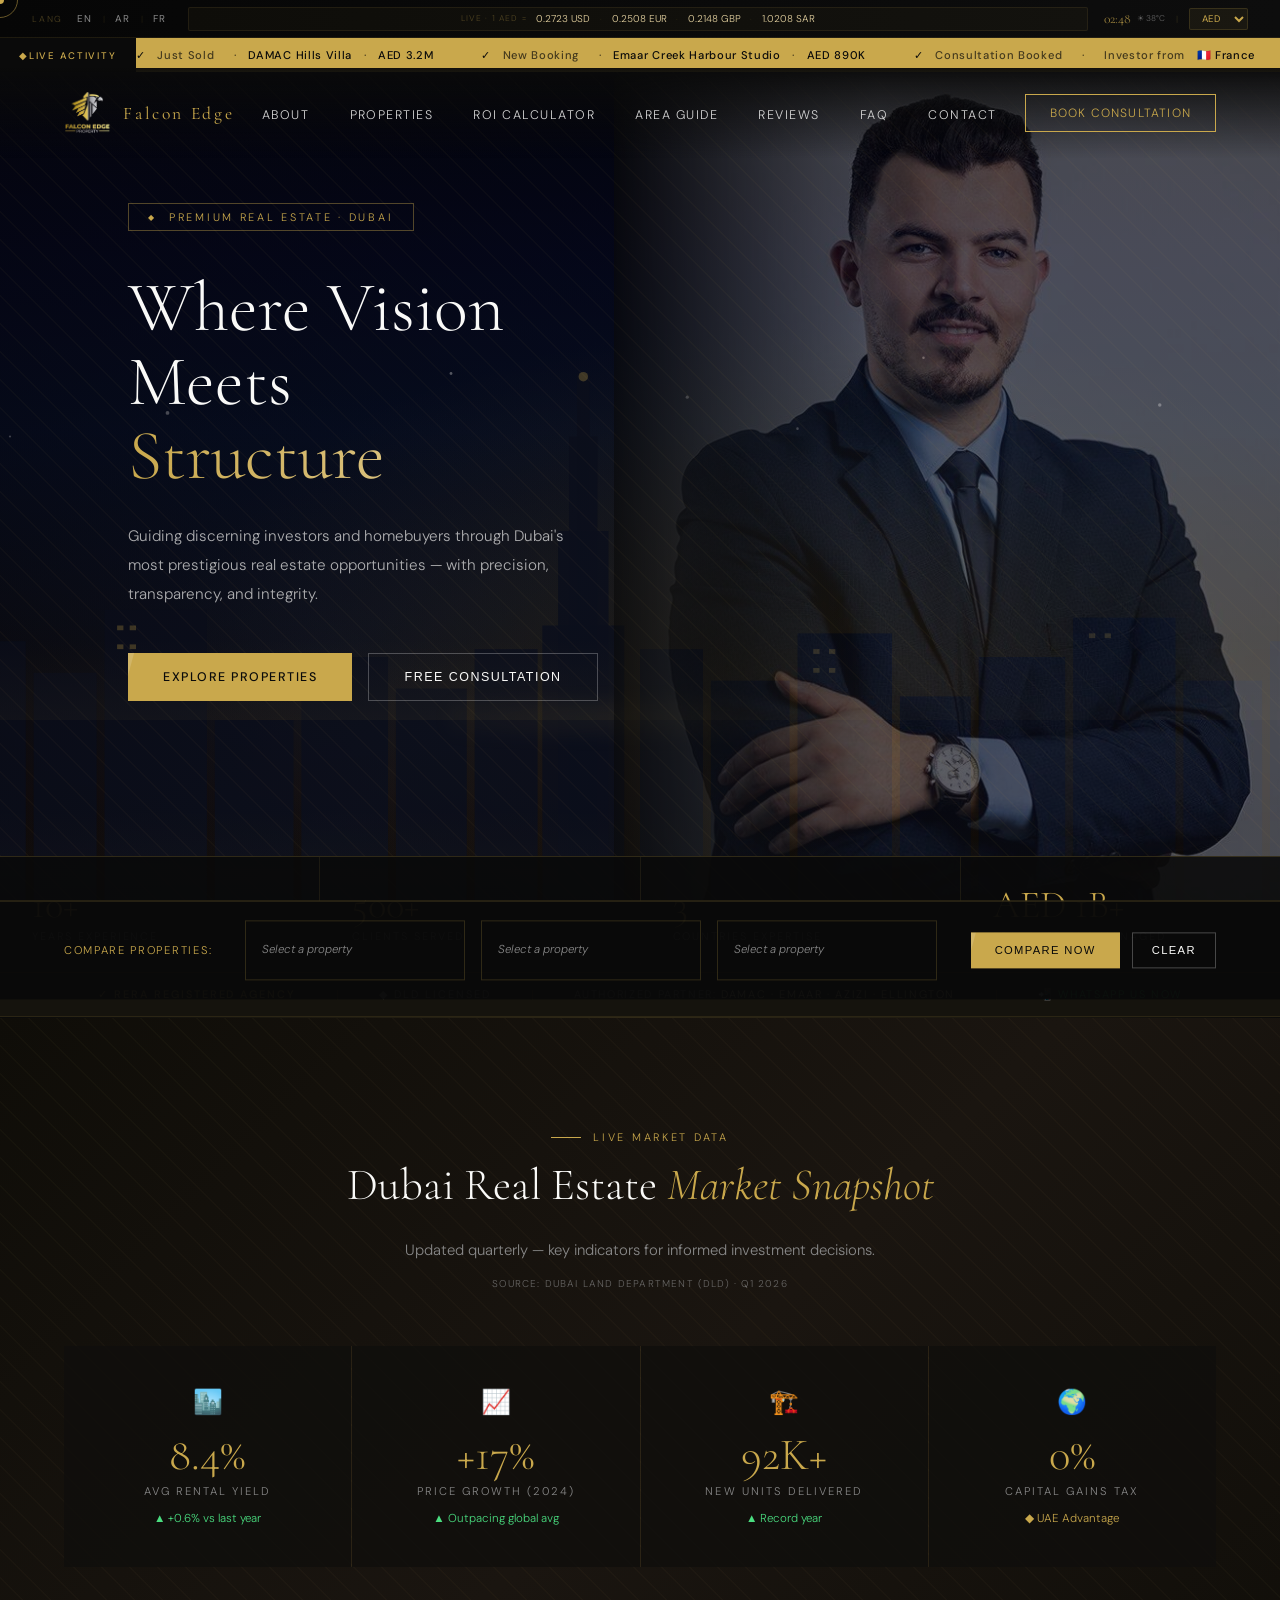
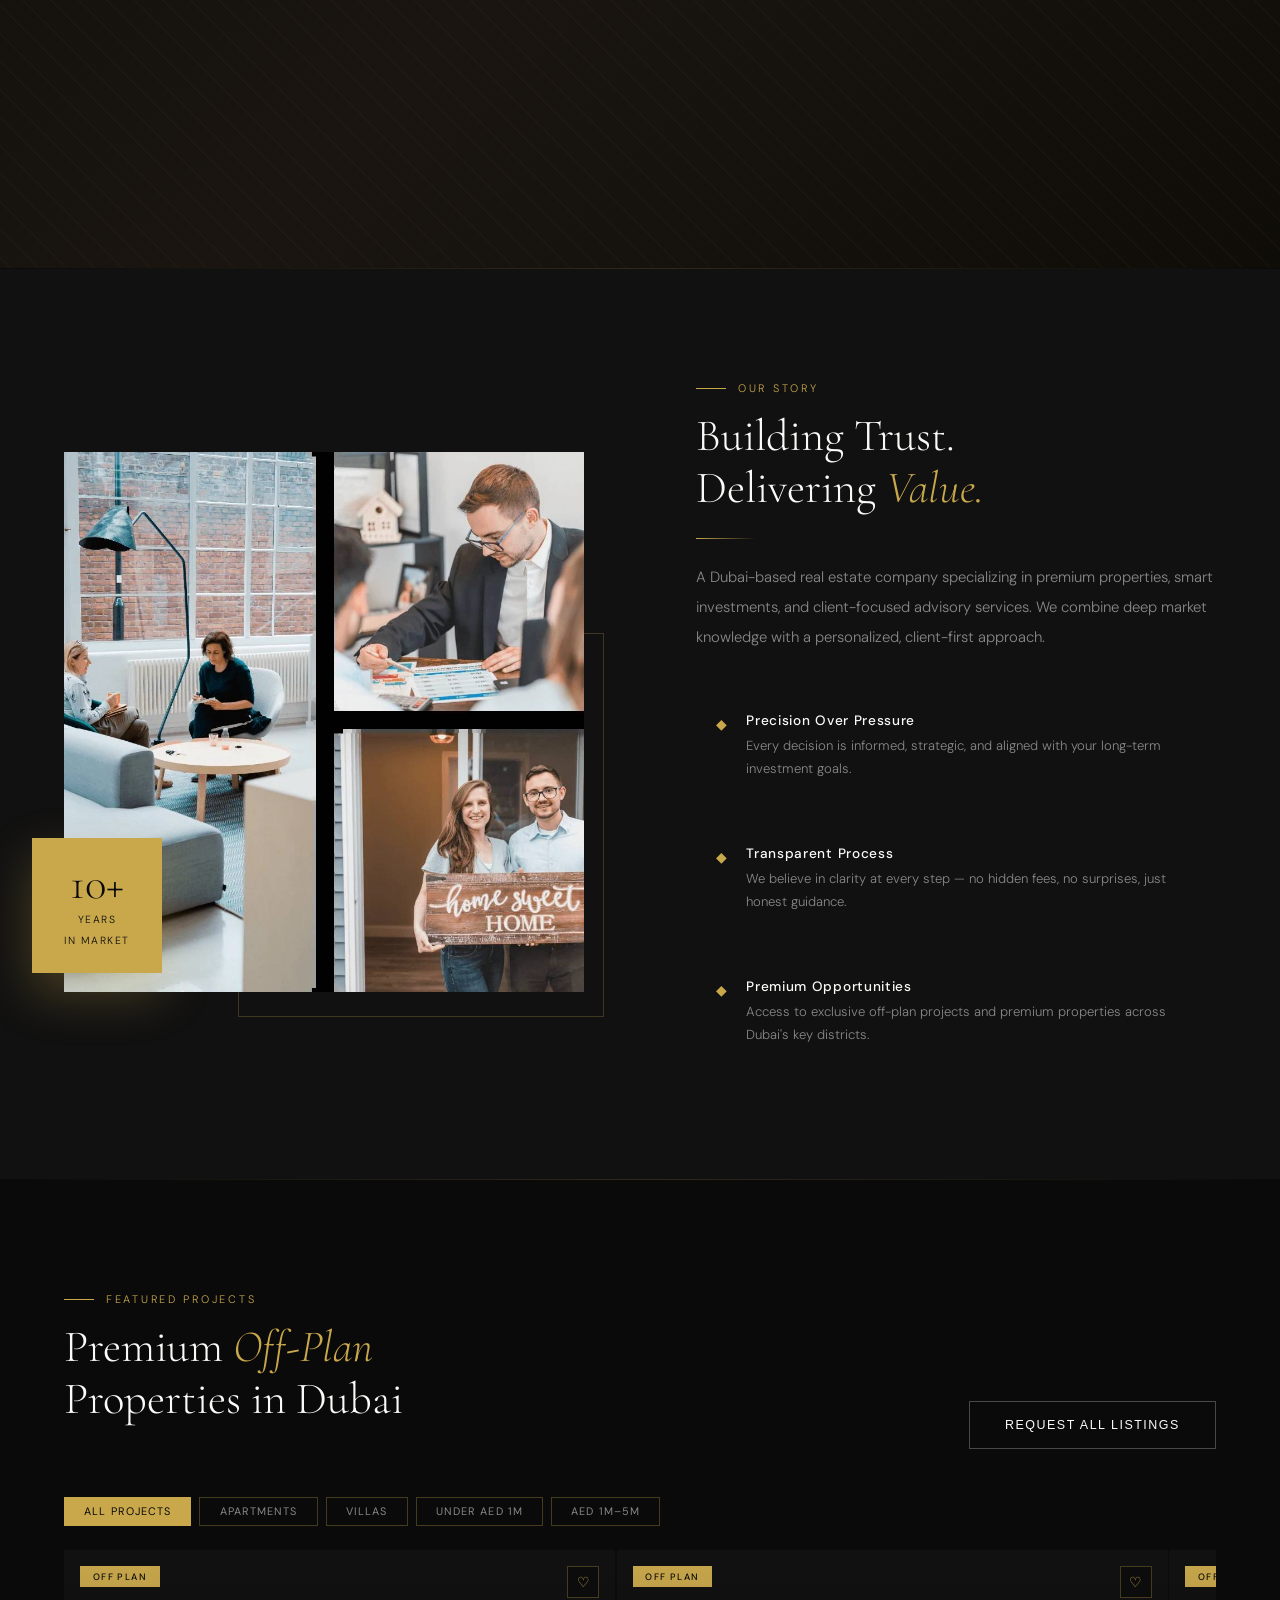
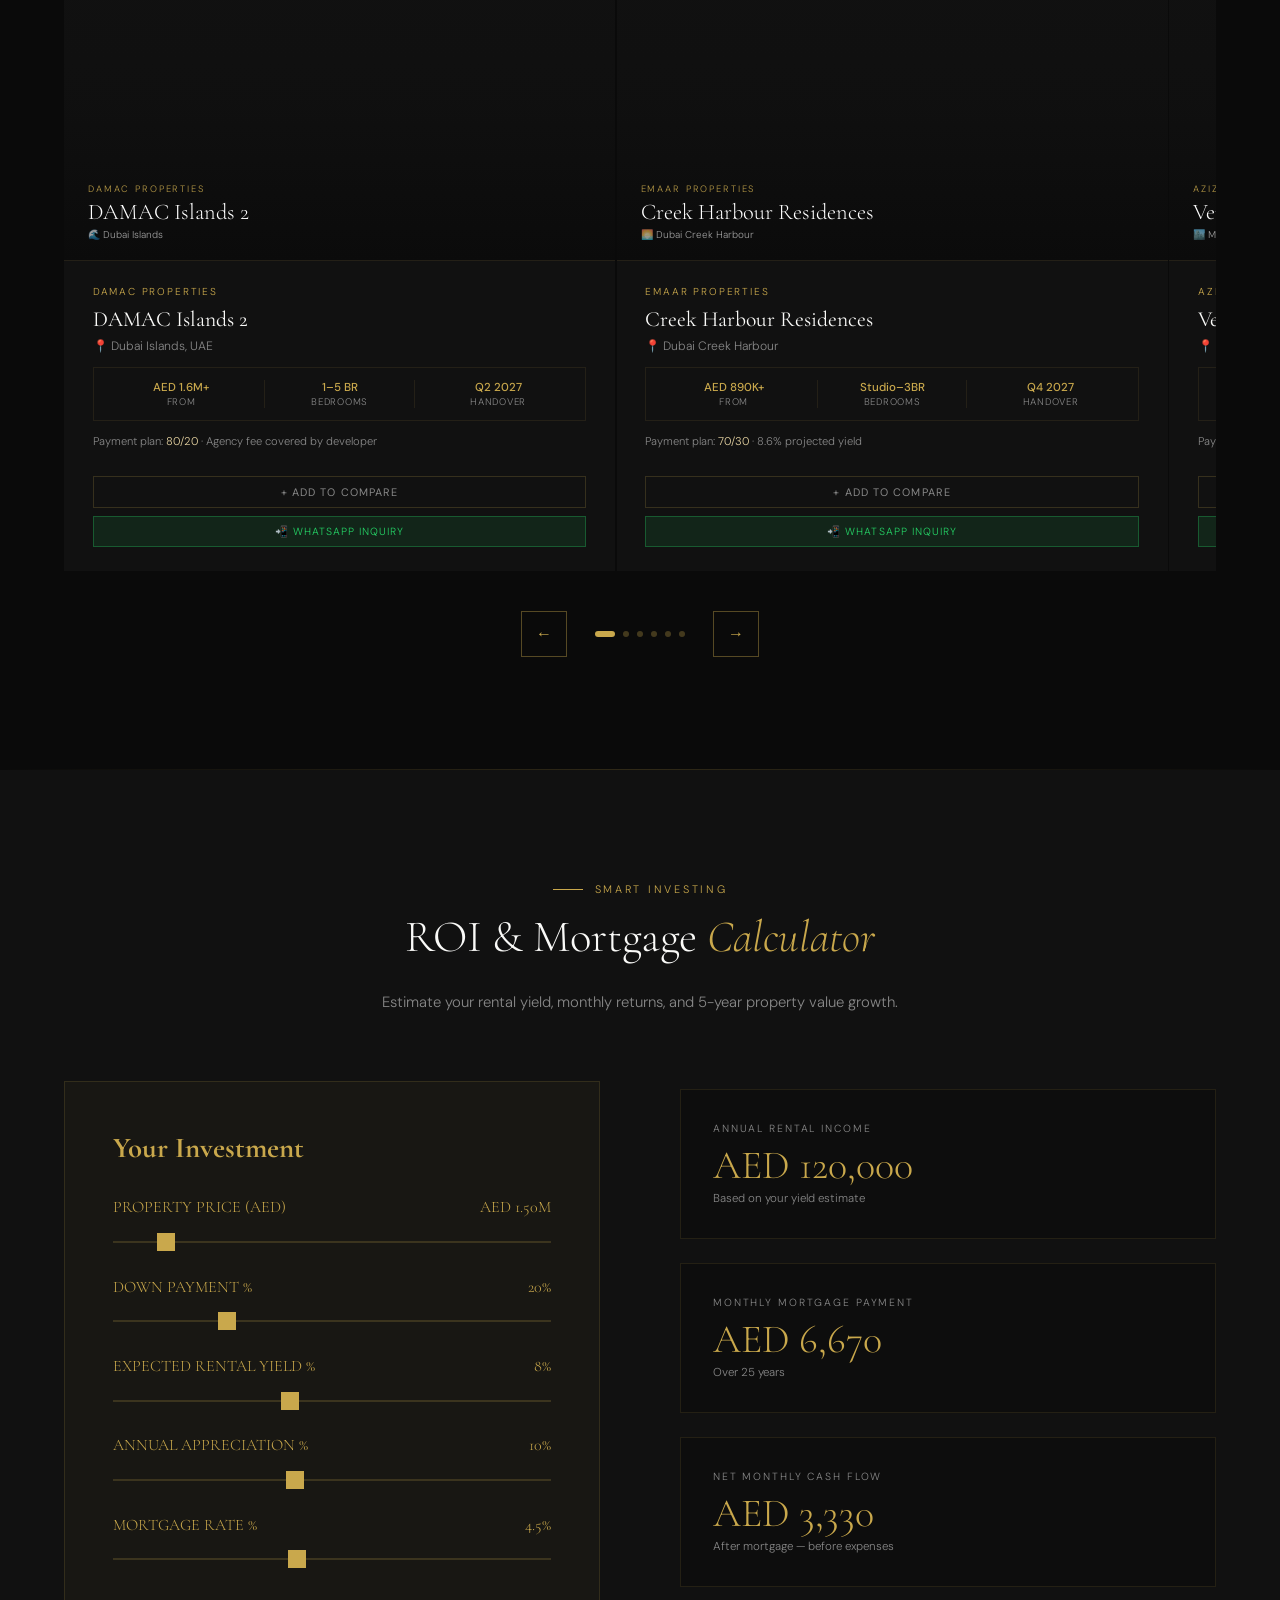
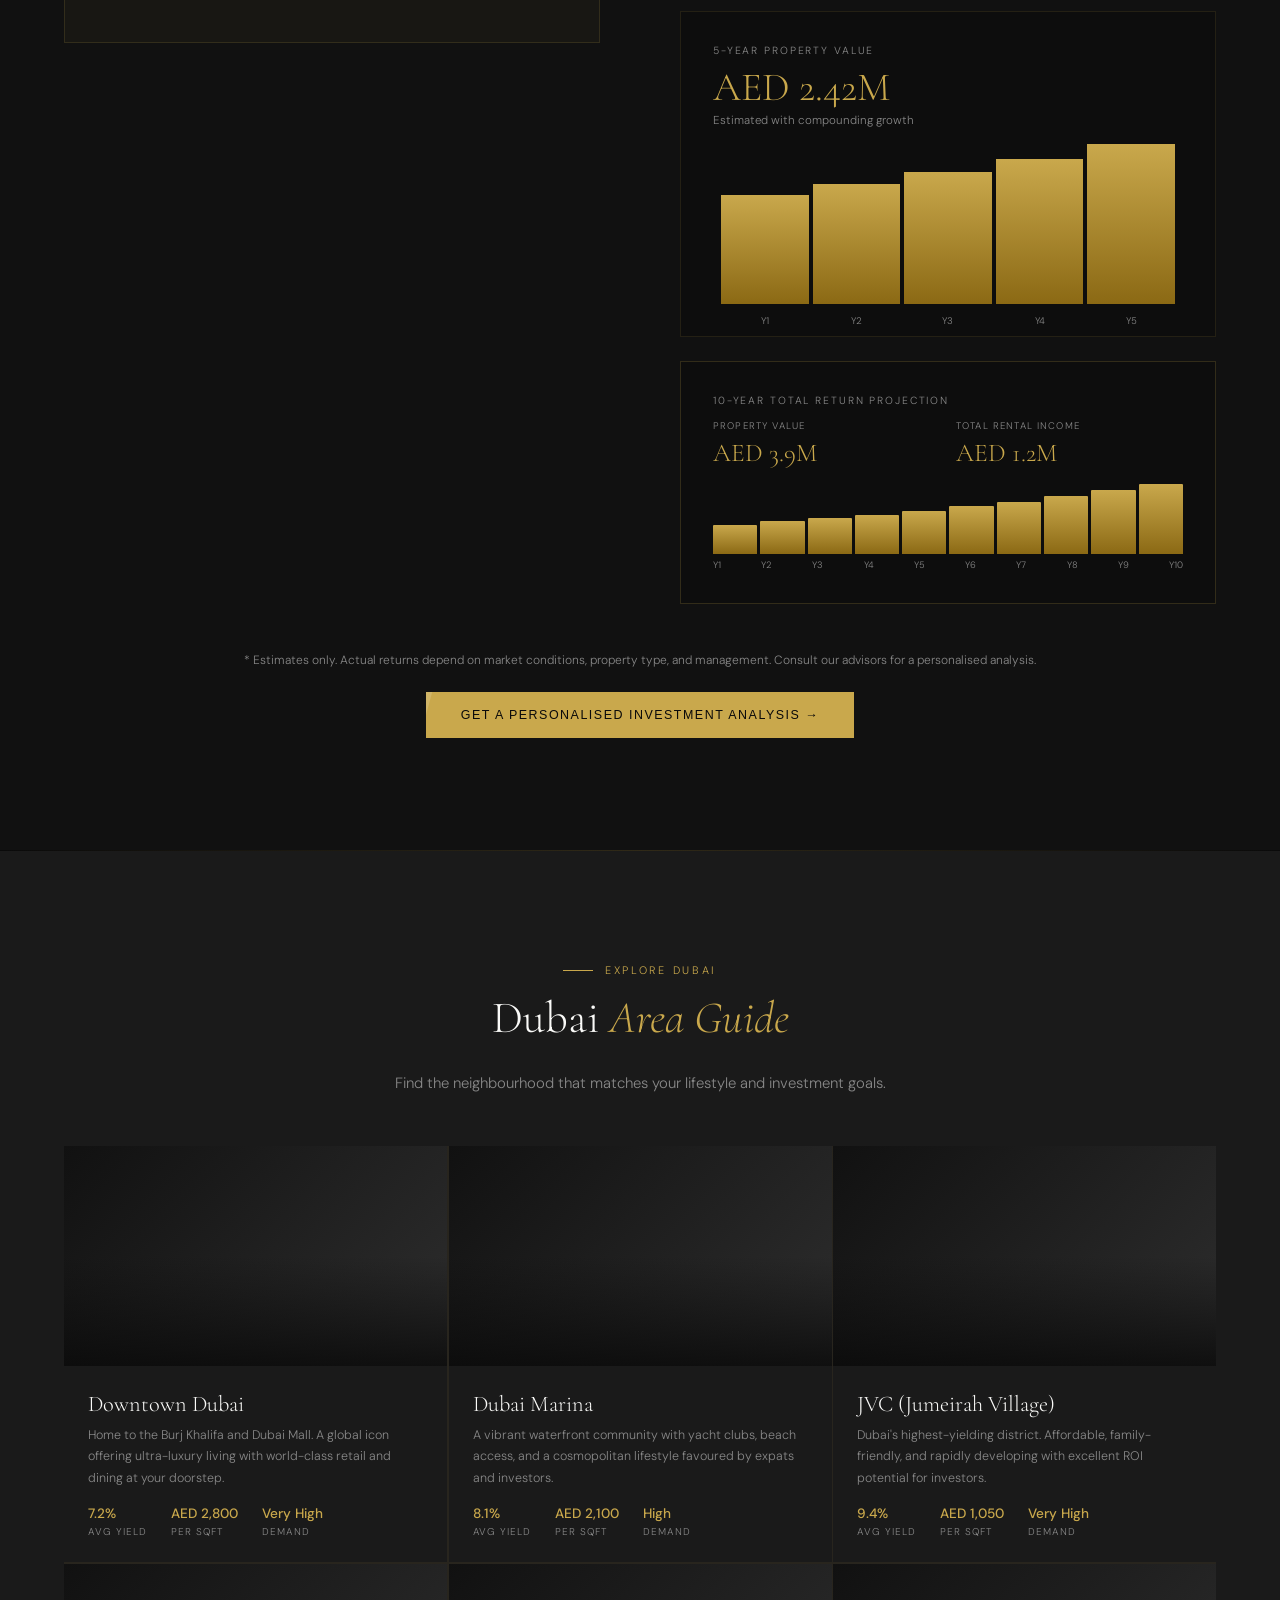
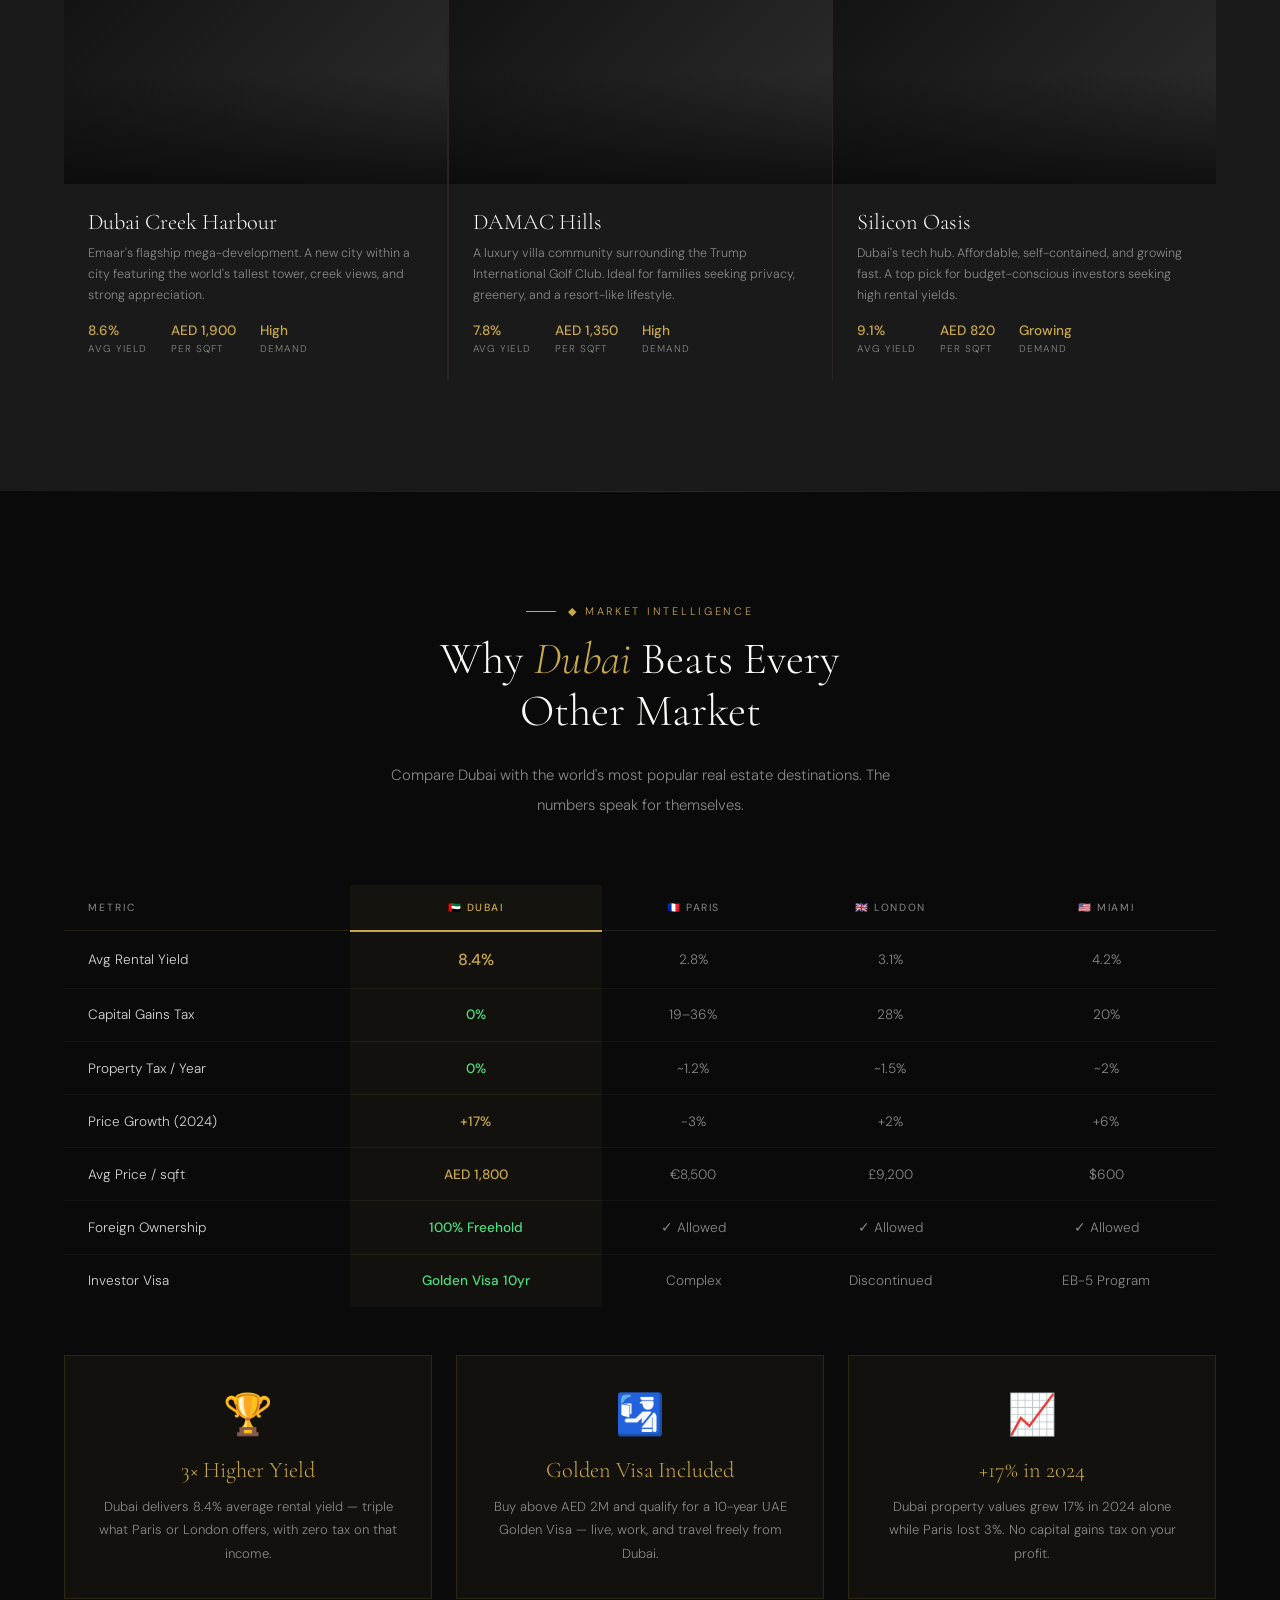
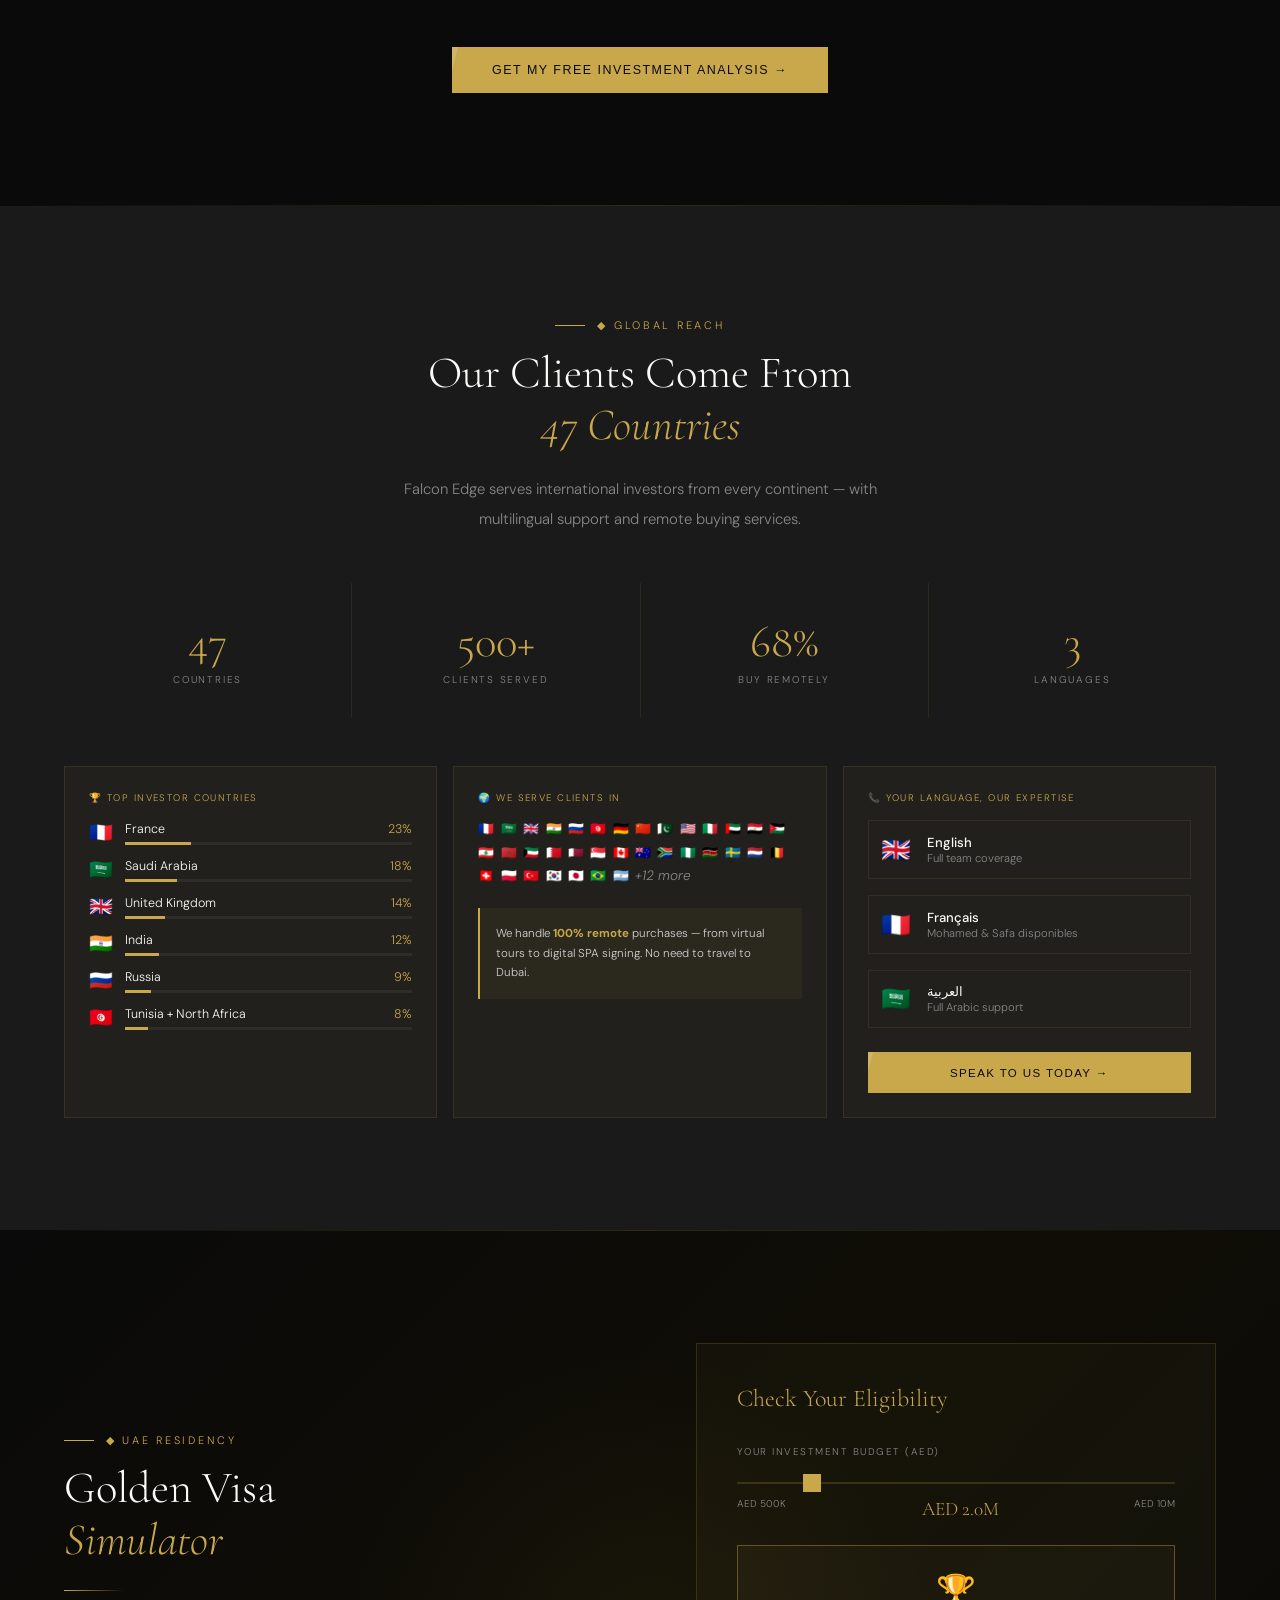
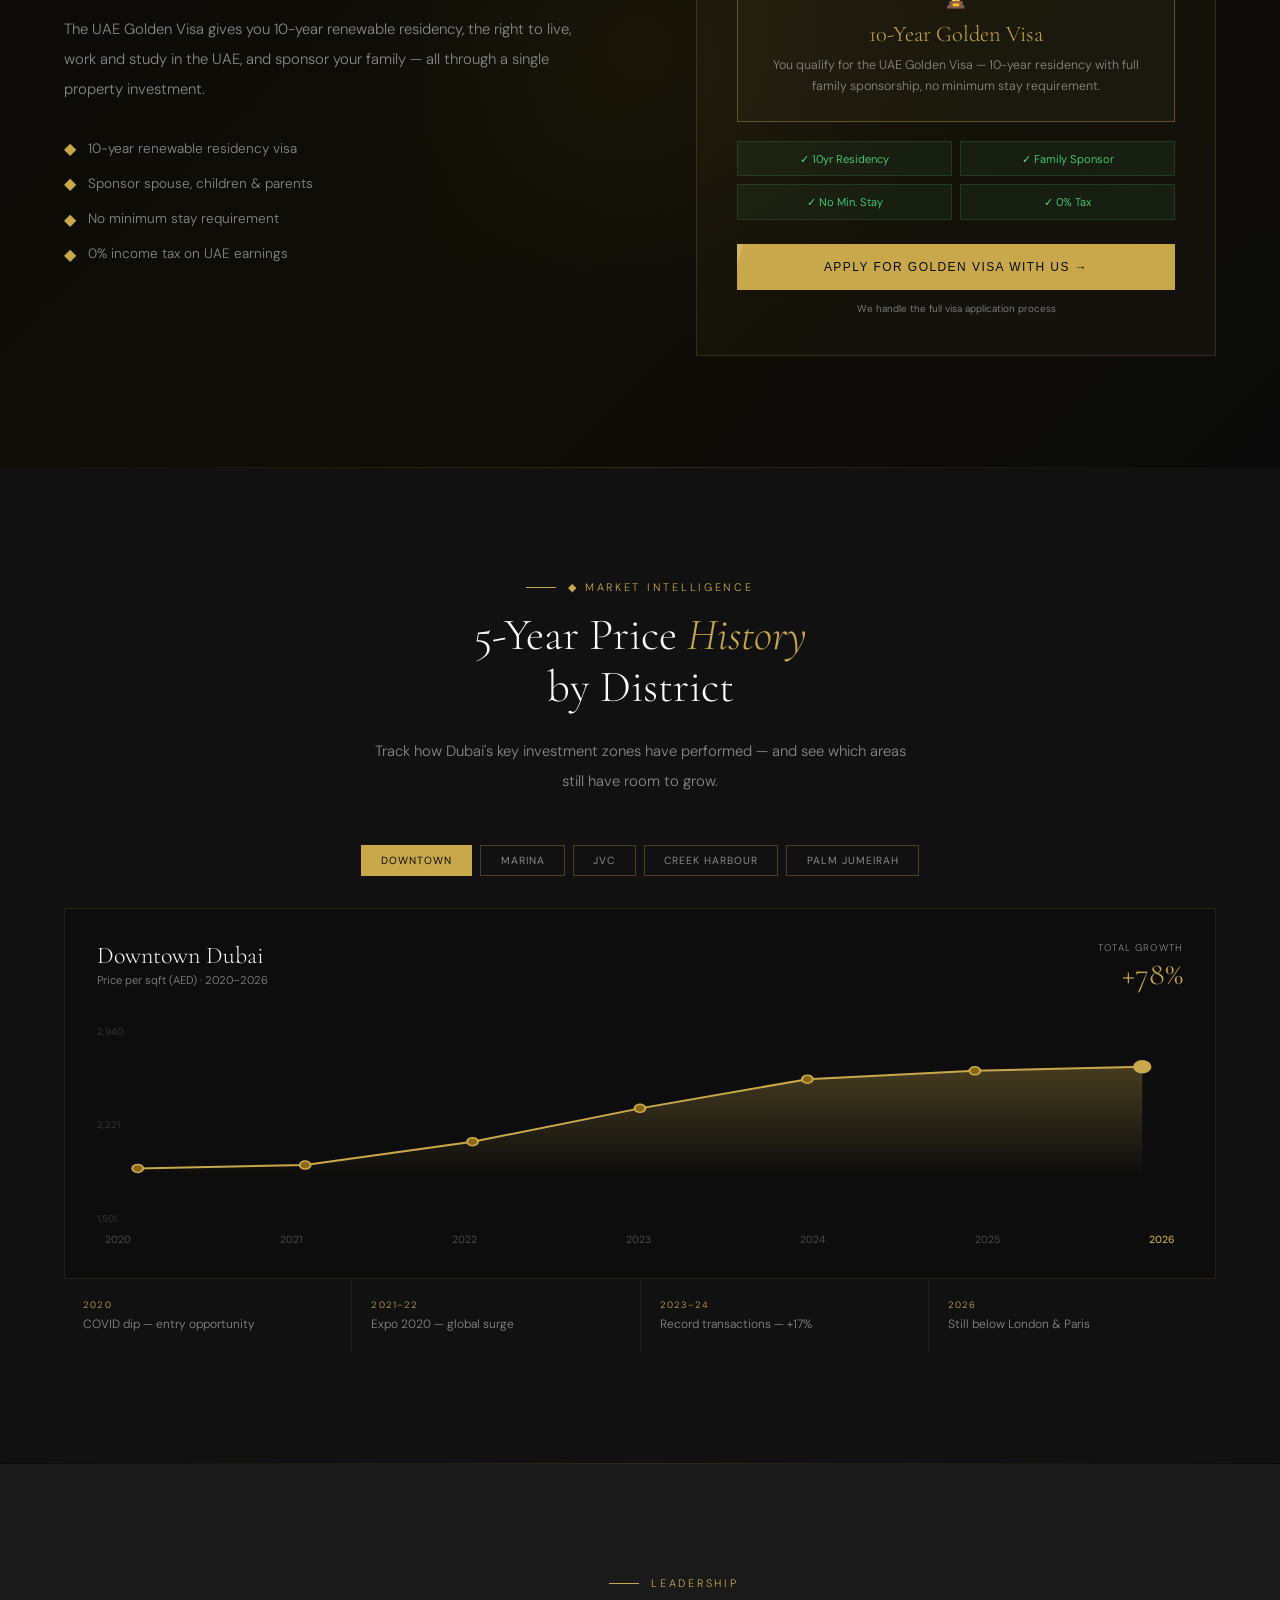
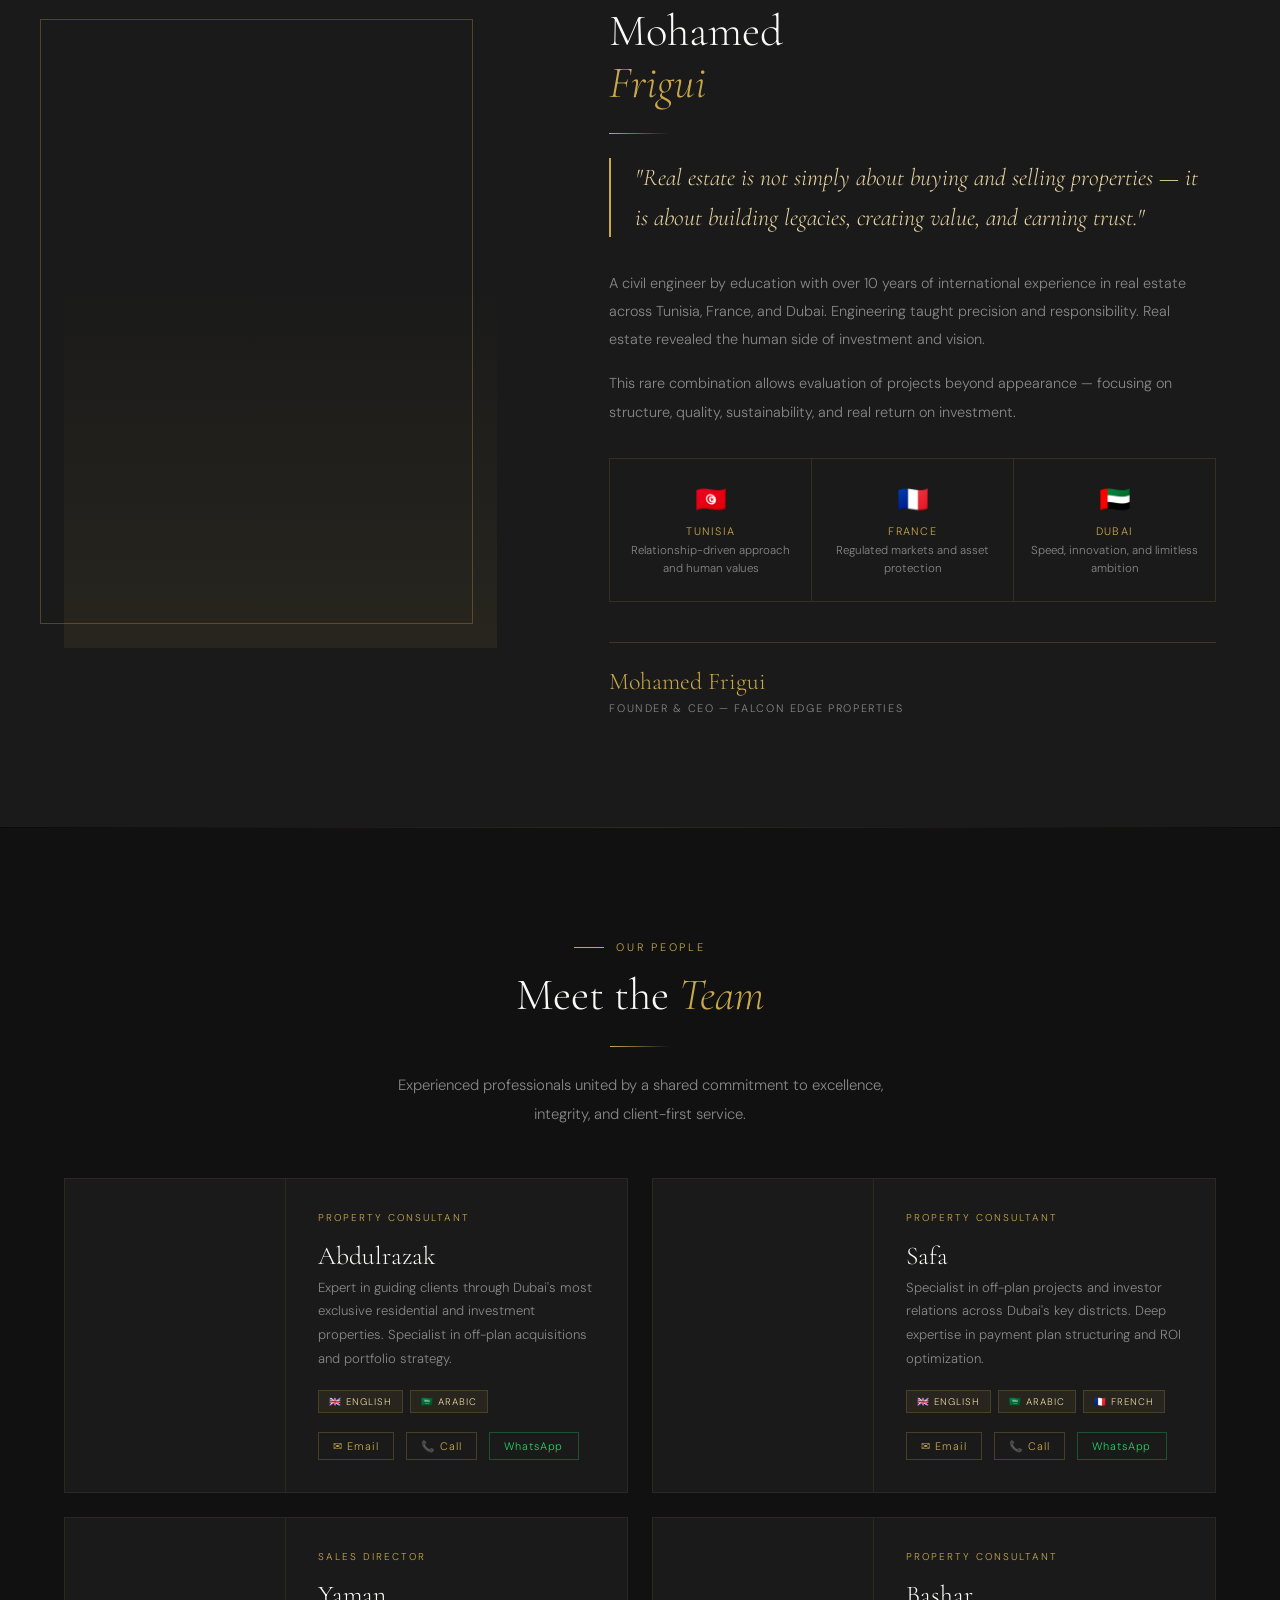
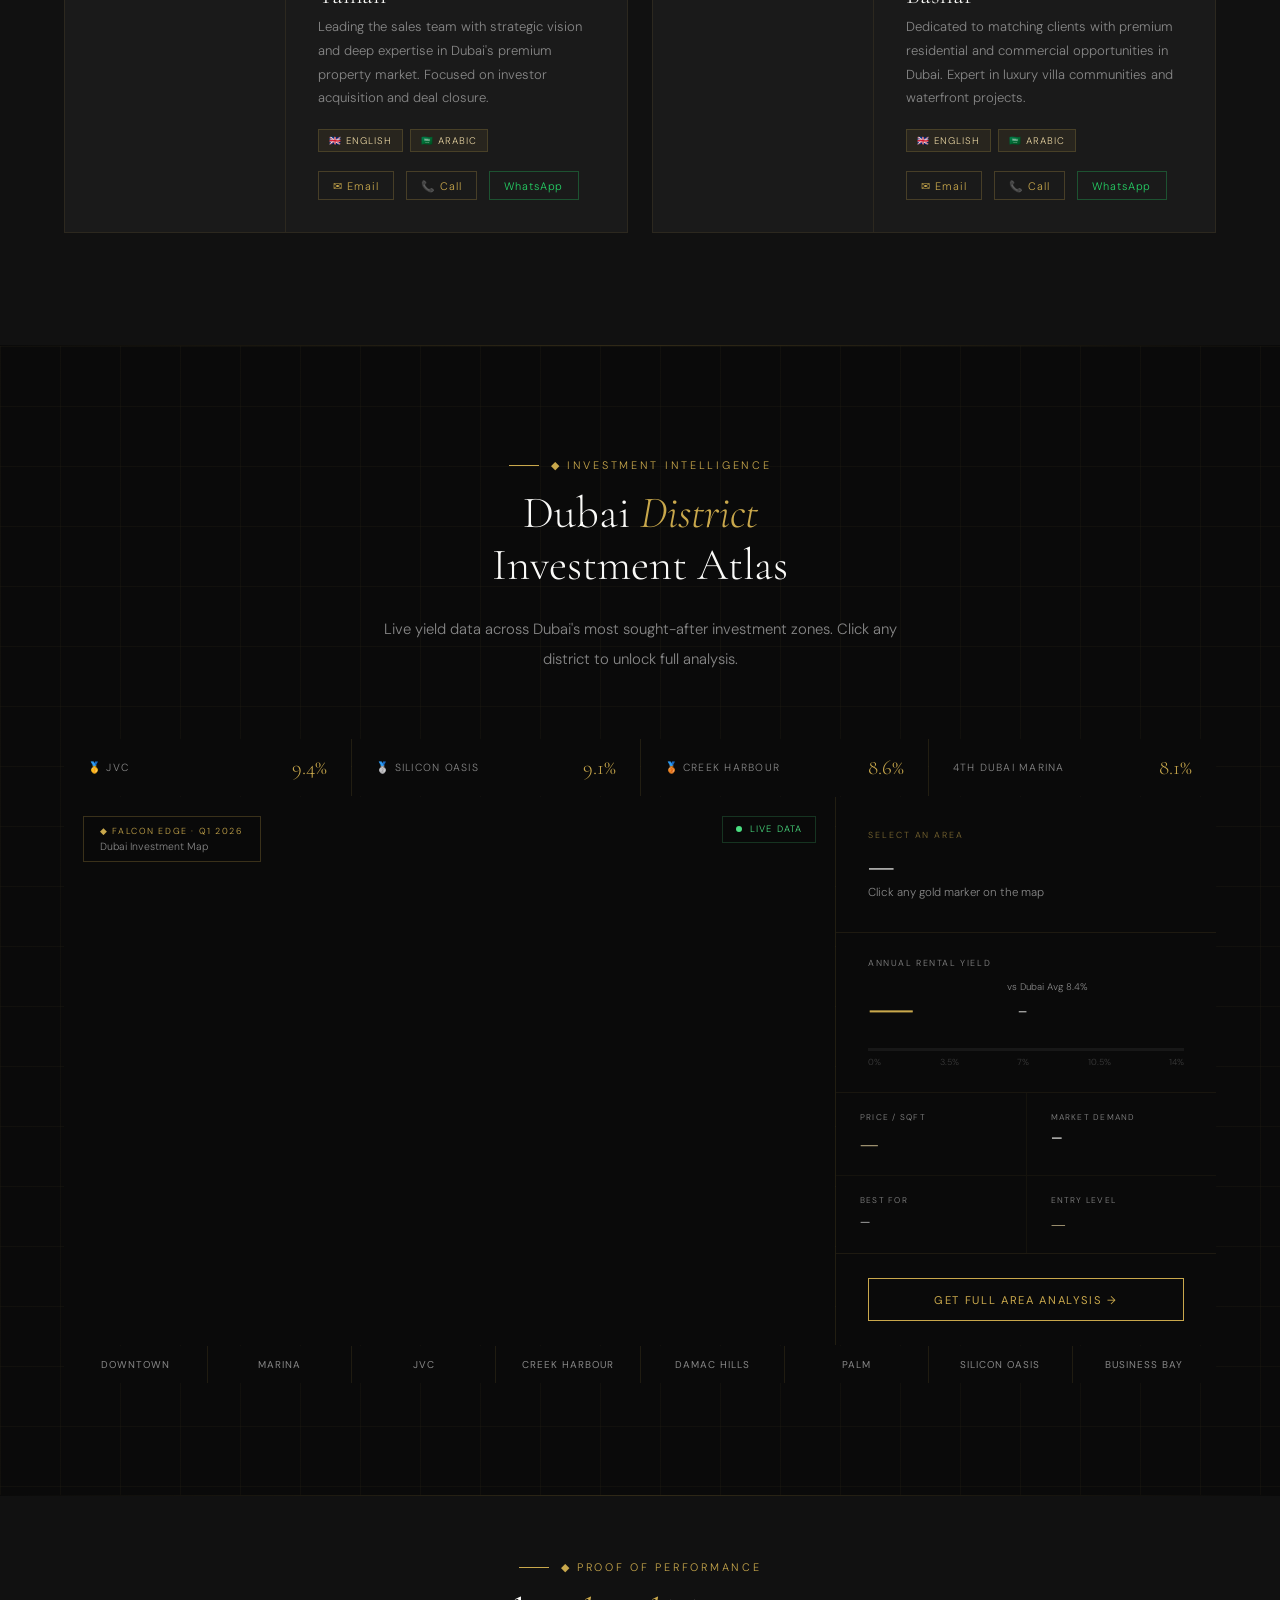
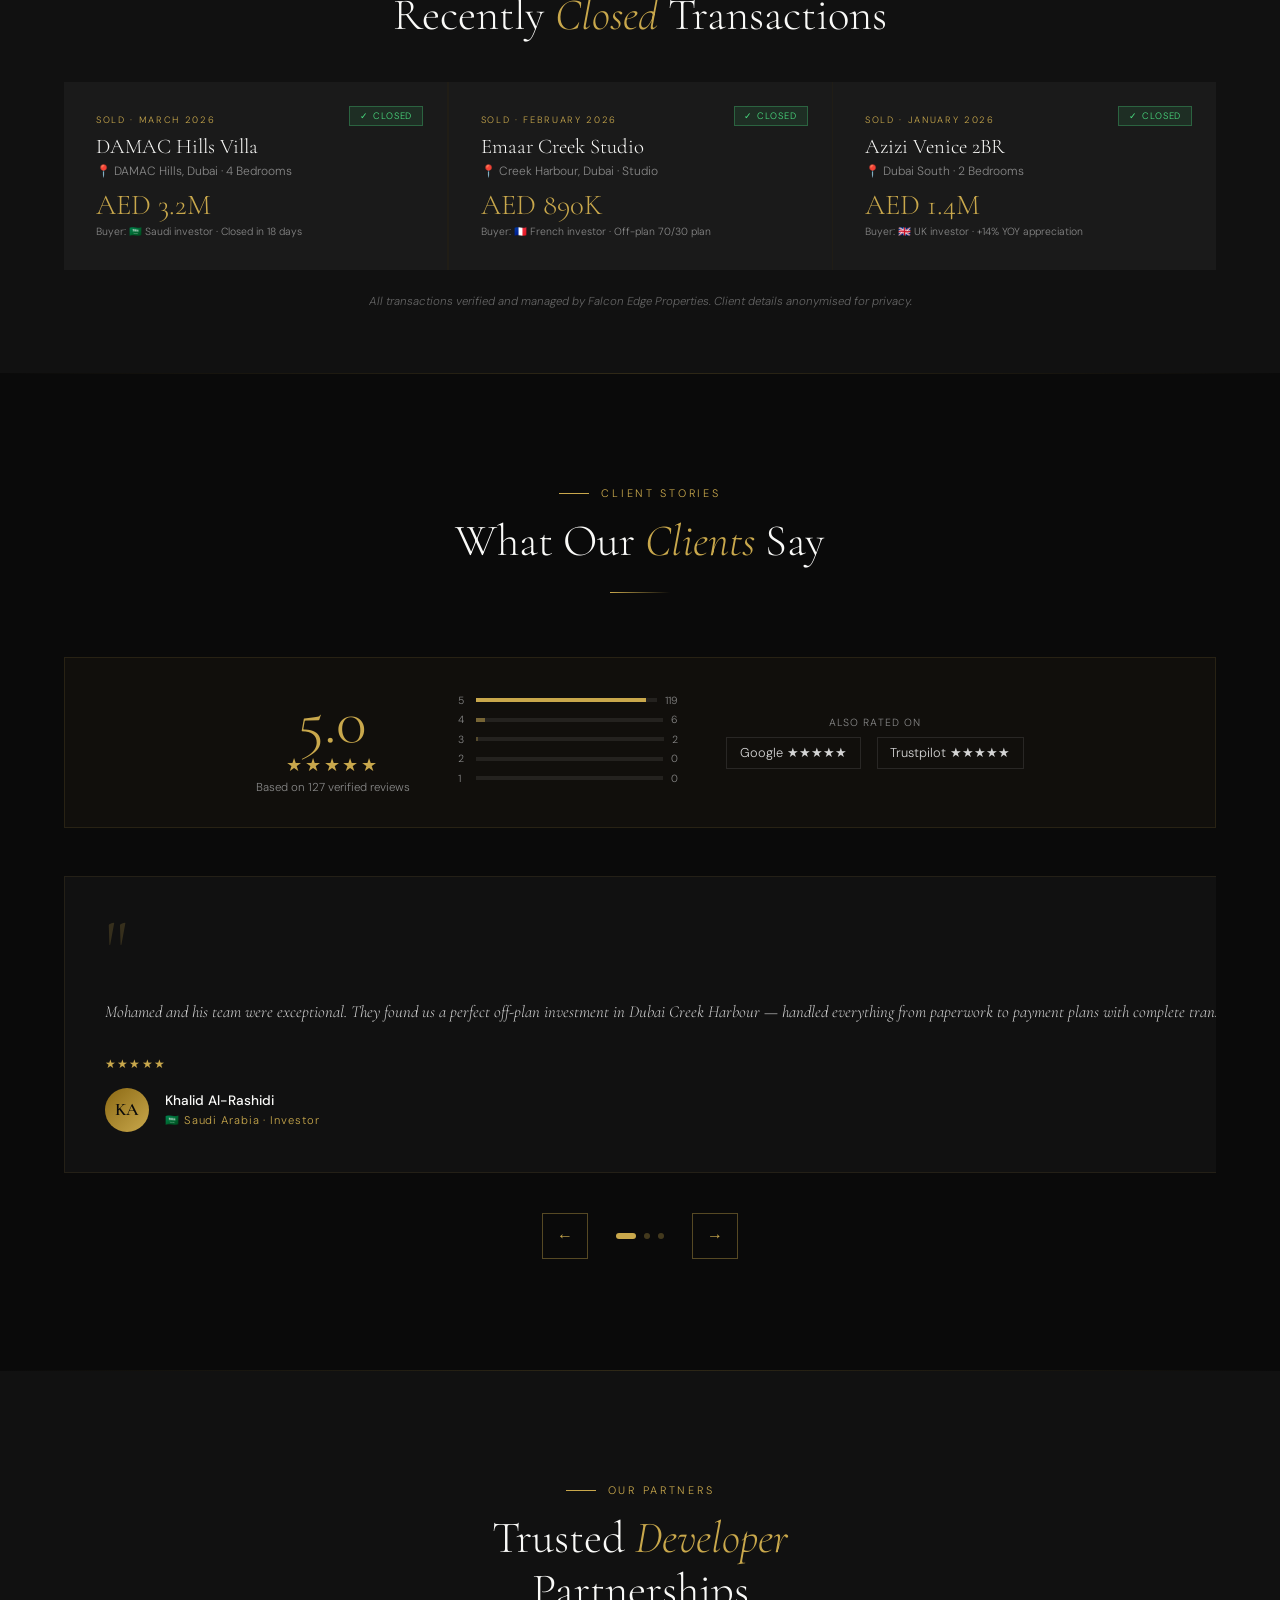
==== commit f9f29c45: "v3" ====
--- a/index.html
+++ b/index.html
@@ -2,6 +2,14 @@
 <html lang="en">
 <head>
     <meta charset="UTF-8">
+    <meta name="mobile-web-app-capable" content="yes">
+    <meta name="apple-mobile-web-app-capable" content="yes">
+    <meta name="apple-mobile-web-app-status-bar-style" content="black-translucent">
+    <meta name="apple-mobile-web-app-title" content="Falcon Edge">
+    <meta name="application-name" content="Falcon Edge">
+    <meta name="theme-color" content="#C9A84C">
+    <meta name="msapplication-TileColor" content="#0A0A0A">
+    <link rel="apple-touch-icon" href="data:image/svg+xml,<svg xmlns='http://www.w3.org/2000/svg' viewBox='0 0 100 100'><rect width='100' height='100' fill='%230A0A0A'/><text y='.9em' font-size='80' x='10'>🦅</text></svg>">
     <meta name="viewport" content="width=device-width, initial-scale=1.0">
     <title>Falcon Edge Properties — Premium Real Estate Dubai</title>
     <meta name="description" content="Dubai's premier real estate consultancy. Off-plan investments, premium properties, and expert advisory services with full transparency.">
@@ -414,9 +422,7 @@
 
 
 
-        .exit-popup.show
-
-
+        .exit-popup.show { opacity: 1; pointer-events: all; }
 
 
 
@@ -1055,6 +1061,9 @@
         }
 
         /* Top bar responsive */
+        /* Clock/weather widget — hide on small screens */
+        @media (max-width: 768px) { #dubai-live { top: 7rem !important; right: 1rem !important; } }
+        @media (max-width: 480px) { #dubai-live { display: none !important; } }
         #top-bar { transition: all 0.3s; }
         @media (max-width: 900px) {
             #top-bar { padding: 0 1rem; }
@@ -1067,7 +1076,11 @@
             .navbar { top: 32px !important; }
         }
 
-        @media (max-width: 600px) { #top-bar { display: none; } }
+        @media (max-width: 600px) {
+            #top-bar { padding: 0 0.75rem; gap: 0.4rem; height: 34px; }
+            #rates-center { display: none !important; }
+            #top-bar .lang-btn { font-size: 0.58rem; padding: 0.1rem 0.2rem; }
+        }
 
 
 
@@ -1183,7 +1196,7 @@
             .gold-divider { margin: 0; }
 
             /* ── TOP BAR ── */
-            #top-bar { display: none !important; }
+            #top-bar { padding: 0 0.75rem; }
 
             /* ── NAVBAR ── */
             .navbar { height: 58px !important; padding: 0 1rem !important; }
@@ -1637,7 +1650,7 @@
             section { padding: 3rem 1.2rem !important; }
 
             /* Top bar hidden */
-            #top-bar { display: none !important; }
+            #top-bar { padding: 0 0.75rem; }
 
             /* Hero */
             .hero { margin-top: 0 !important; }
@@ -1821,6 +1834,413 @@
         .portal-popup .leaflet-popup-content-wrapper { background: #0d0d0d !important; border: none !important; padding: 0 !important; border-radius: 0 !important; }
         .portal-popup .leaflet-popup-tip { background: #0d0d0d !important; }
         .portal-popup .leaflet-popup-content { margin: 0 !important; }
+
+        /* ════════════════════════════════════════════
+           COMPLETE MOBILE REDESIGN v2
+           All fixes for all screen sizes
+           ════════════════════════════════════════════ */
+
+        /* ── BASE MOBILE (≤ 900px) ── */
+        @media (max-width: 900px) {
+            html { font-size: 15px; -webkit-text-size-adjust: 100%; }
+            body { overflow-x: hidden !important; padding-bottom: 64px; }
+
+            /* TOP BAR */
+            #top-bar { padding: 0 1rem !important; height: 32px; }
+            #rates-center { display: none !important; }
+
+            /* NAVBAR */
+            .navbar { padding: 0 1rem !important; height: 56px !important; position: sticky; top: 0; }
+            .nav-logo img { height: 36px !important; width: auto !important; }
+            .nav-logo-text { font-size: 0.85rem !important; }
+            .nav-links, .nav-book { display: none !important; }
+            .nav-hamburger, .hamburger { display: flex !important; }
+
+            /* HERO */
+            .hero { min-height: 100svh !important; }
+            .hero-content { padding: 1.5rem 1.5rem 200px !important; max-width: 100% !important; }
+            .hero-title { font-size: clamp(2rem, 9vw, 3rem) !important; line-height: 1.1 !important; }
+            .hero-sub { font-size: 0.88rem !important; line-height: 1.7 !important; }
+            .hero-btns { flex-direction: column !important; gap: 0.75rem !important; }
+            .hero-btns .btn-primary,
+            .hero-btns .btn-outline { width: 100% !important; text-align: center !important; padding: 0.9rem !important; }
+            .hero-img-side { width: 100% !important; opacity: 0.25 !important; }
+            .hero-stats { grid-template-columns: repeat(2,1fr) !important; }
+            .stat-num { font-size: 2rem !important; }
+
+            /* TRUST BAR */
+            #trustBar { flex-wrap: wrap !important; padding: 0.6rem 1rem !important; gap: 0.6rem !important; justify-content: center !important; }
+            #trustBar > span, #trustBar > a { font-size: 0.5rem !important; letter-spacing: 0.08em !important; }
+
+            /* SECTIONS */
+            section { padding: 3.5rem 1.5rem !important; }
+            .section-title { font-size: clamp(1.8rem, 7vw, 2.8rem) !important; }
+            .section-desc { font-size: 0.88rem !important; }
+            .gold-divider { margin: 0 !important; }
+
+            /* MARKET SNAPSHOT */
+            .snap-grid { grid-template-columns: repeat(2,1fr) !important; gap: 1px !important; }
+            .snap-val { font-size: 1.9rem !important; }
+
+            /* PROPERTIES */
+            .props-header { flex-direction: column !important; gap: 1rem !important; align-items: flex-start !important; }
+            .prop-slider { display: flex !important; flex-direction: column !important; gap: 1rem !important; overflow-x: unset !important; }
+            .prop-card { min-width: unset !important; width: 100% !important; }
+            .prop-img { height: 230px !important; }
+
+            /* ABOUT */
+            .about-grid { grid-template-columns: 1fr !important; gap: 2rem !important; }
+            .about-img { height: 280px !important; }
+            .values-grid { grid-template-columns: repeat(2,1fr) !important; gap: 0.75rem !important; }
+            .value-item { padding: 1.2rem !important; }
+
+            /* CALCULATOR */
+            .calc-grid { grid-template-columns: 1fr !important; gap: 1.5rem !important; }
+            .calc-results { grid-template-columns: repeat(2,1fr) !important; }
+            .calc-left { padding: 1.5rem !important; }
+            input[type="range"] { height: 4px !important; }
+            input[type="range"]::-webkit-slider-thumb { width: 22px !important; height: 22px !important; }
+
+            /* AREAS */
+            .areas-grid { grid-template-columns: repeat(2,1fr) !important; gap: 1px !important; }
+            .area-card-img { height: 180px !important; }
+
+            /* CEO */
+            .ceo-grid { grid-template-columns: 1fr !important; gap: 2rem !important; }
+            .ceo-photo { height: 320px !important; }
+
+            /* TEAM */
+            .team-grid { grid-template-columns: 1fr !important; gap: 1rem !important; }
+            .team-card { grid-template-columns: 160px 1fr !important; }
+            .team-photo { height: 220px !important; }
+            .team-info { padding: 1.2rem !important; }
+
+            /* TESTIMONIALS */
+            .testi-grid { grid-template-columns: 1fr !important; gap: 1rem !important; }
+
+            /* DEVELOPERS */
+            .dev-grid { grid-template-columns: repeat(4,1fr) !important; gap: 0.5rem !important; }
+            .dev-logo-item { padding: 0.75rem !important; }
+
+            /* WHY DUBAI */
+            #why-dubai [style*="repeat(3"] { grid-template-columns: 1fr !important; gap: 1rem !important; }
+            #why-dubai table { font-size: 0.72rem !important; display: block; overflow-x: auto; }
+            #why-dubai th:nth-child(4), #why-dubai td:nth-child(4),
+            #why-dubai th:nth-child(5), #why-dubai td:nth-child(5) { display: none !important; }
+
+            /* GOLDEN VISA */
+            #golden-visa [style*="grid-template-columns:1fr 1fr"],
+            #golden-visa [style*="grid-template-columns: 1fr 1fr"] { grid-template-columns: 1fr !important; gap: 2rem !important; }
+
+            /* PRICE HISTORY */
+            #price-history [style*="repeat(4"] { grid-template-columns: repeat(2,1fr) !important; }
+            #chart-tabs { overflow-x: auto !important; flex-wrap: nowrap !important; padding-bottom: 0.4rem !important; }
+            .chart-tab { flex-shrink: 0 !important; white-space: nowrap !important; padding: 0.4rem 0.7rem !important; font-size: 0.6rem !important; }
+
+            /* MAP */
+            #dubai-map { height: 300px !important; }
+            #map [style*="1fr 380px"] { grid-template-columns: 1fr !important; }
+            #map [style*="repeat(4,1fr)"] { grid-template-columns: repeat(2,1fr) !important; }
+            .map-pill { font-size: 0.6rem !important; padding: 0.5rem 0.7rem !important; }
+
+            /* INVESTORS */
+            #investors [style*="repeat(4"] { grid-template-columns: repeat(2,1fr) !important; }
+            #investors [style*="repeat(3"] { grid-template-columns: 1fr !important; gap: 1rem !important; }
+
+            /* RECENTLY SOLD */
+            #sold [style*="repeat(3"] { grid-template-columns: 1fr !important; }
+
+            /* FAQ */
+            .faq-grid { grid-template-columns: 1fr !important; }
+            .faq-question { font-size: 0.88rem !important; padding: 1rem 1.2rem !important; }
+
+            /* CONTACT */
+            .contact-grid { grid-template-columns: 1fr !important; gap: 2rem !important; }
+            .contact-form { padding: 1.5rem !important; }
+            .form-row { grid-template-columns: 1fr !important; gap: 0.75rem !important; }
+            .form-submit { padding: 1rem !important; font-size: 0.75rem !important; }
+
+            /* FOOTER */
+            .footer-grid { grid-template-columns: repeat(2,1fr) !important; gap: 1.5rem !important; }
+            .footer-bottom { flex-direction: column !important; gap: 0.75rem !important; text-align: center !important; }
+
+            /* POPUP */
+            .popup-box { width: 92vw !important; padding: 1.8rem !important; max-height: 92vh !important; overflow-y: auto !important; }
+            .time-slots, .day-slots { grid-template-columns: repeat(2,1fr) !important; gap: 0.5rem !important; }
+
+            /* FLOATING BUTTONS */
+            .book-float { bottom: 72px !important; right: 0.8rem !important; }
+            .whatsapp-float { bottom: 72px !important; right: 4.5rem !important; }
+            .compare-bar { left: 0.8rem !important; right: 0.8rem !important; bottom: 72px !important; flex-direction: column !important; padding: 0.9rem !important; }
+
+            /* MOBILE NAV */
+            #mobile-nav { display: grid !important; }
+
+            /* TOUCH TARGETS */
+            button, a[href], select { -webkit-tap-highlight-color: transparent; }
+            .btn-primary, .btn-outline, .faq-question, .map-pill, .lang-btn { min-height: 44px; }
+            input[type="range"] { cursor: pointer; }
+
+            /* INTRO */
+            .intro-corner.tl { top: 20px !important; left: 20px !important; }
+            .intro-corner.tr { top: 20px !important; right: 20px !important; }
+            .intro-corner.bl { bottom: 20px !important; left: 20px !important; }
+            .intro-corner.br { bottom: 20px !important; right: 20px !important; }
+            .intro-corner { width: 36px !important; height: 36px !important; }
+            .intro-logo-img { width: 90px !important; clip-path: none !important; opacity: 0; animation: mobileFadeIn 0.8s ease 0.5s forwards !important; }
+            .intro-brand { font-size: 1.8rem !important; opacity: 0; animation: mobileFadeIn 0.8s ease 0.9s forwards !important; }
+            .intro-tagline { font-size: 0.65rem !important; opacity: 0; animation: mobileFadeIn 0.5s ease 1.1s forwards !important; }
+            .intro-divider, .intro-dots { opacity: 0; animation: mobileFadeIn 0.5s ease 1.2s forwards !important; }
+            .intro-logo-glow, .intro-scan { display: none !important; }
+            @keyframes mobileFadeIn { 0%{opacity:0;transform:scale(0.92)} 100%{opacity:1;transform:scale(1)} }
+
+            /* PORTAL */
+            #agent-portal .ptab { padding: 0.3rem 0.6rem !important; font-size: 0.55rem !important; }
+            #ptab-catalog [style*="grid-template-columns:300px"] { grid-template-columns: 1fr !important; }
+            #ptab-calc [style*="grid-template-columns:1fr 1fr"] { grid-template-columns: 1fr !important; }
+            #portal-props-grid { grid-template-columns: 1fr !important; }
+        }
+
+        /* ── SMALL PHONES (≤ 600px) ── */
+        @media (max-width: 600px) {
+            html { font-size: 14px; }
+            #top-bar { padding: 0 0.75rem; }
+            section { padding: 3rem 1.2rem !important; }
+            .section-title { font-size: clamp(1.7rem, 9vw, 2.5rem) !important; }
+
+            .hero-content { padding: 1.2rem 1.2rem 180px !important; }
+            .hero-title { font-size: clamp(1.9rem, 10vw, 2.8rem) !important; }
+            .hero-img-side { opacity: 0.2 !important; }
+            .hero-stats { grid-template-columns: repeat(2,1fr) !important; }
+
+            .values-grid { grid-template-columns: 1fr !important; }
+            .areas-grid { grid-template-columns: 1fr !important; }
+            .calc-results { grid-template-columns: 1fr !important; }
+            .calc-result-val { font-size: 1.5rem !important; }
+            .team-card { grid-template-columns: 1fr !important; }
+            .team-photo { height: 240px !important; }
+            .dev-grid { grid-template-columns: repeat(3,1fr) !important; }
+            #dubai-map { height: 260px !important; }
+            .footer-grid { grid-template-columns: 1fr !important; }
+            .popup-box { width: 96vw !important; padding: 1.3rem !important; }
+            #trustBar > span[style*="rgba(201,168,76,0.3)"] { display: none !important; }
+            .snap-grid { grid-template-columns: 1fr !important; }
+        }
+
+        /* ── VERY SMALL (≤ 480px) ── */
+        @media (max-width: 480px) {
+            html { font-size: 13px; }
+            section { padding: 2.8rem 1rem !important; }
+            .hero-title { font-size: clamp(1.7rem, 11vw, 2.4rem) !important; }
+            .nav-logo-text { display: none !important; }
+            .dev-grid { grid-template-columns: repeat(2,1fr) !important; }
+            #dubai-map { height: 230px !important; }
+            .intro-logo-img { width: 75px !important; }
+            .intro-brand { font-size: 1.5rem !important; }
+            .intro-corner { width: 28px !important; height: 28px !important; }
+            .map-pill { font-size: 0.55rem !important; padding: 0.4rem 0.5rem !important; }
+            #investors [style*="repeat(4"] { grid-template-columns: repeat(2,1fr) !important; }
+            #price-history [style*="repeat(4"] { grid-template-columns: 1fr 1fr !important; }
+        }
+
+        /* ── TINY SCREENS (≤ 380px) ── */
+        @media (max-width: 380px) {
+            html { font-size: 12px; }
+            section { padding: 2.5rem 0.9rem !important; }
+            .hero-title { font-size: clamp(1.6rem, 12vw, 2.2rem) !important; }
+            .stat-num { font-size: 1.6rem !important; }
+            .hero-stats { grid-template-columns: repeat(2,1fr) !important; }
+            .dev-grid { grid-template-columns: repeat(2,1fr) !important; }
+            #dubai-map { height: 200px !important; }
+            .intro-logo-img { width: 65px !important; }
+            .intro-brand { font-size: 1.3rem !important; }
+            .intro-corner { width: 22px !important; height: 22px !important; }
+            .intro-corner.tl, .intro-corner.bl { left: 12px !important; }
+            .intro-corner.tr, .intro-corner.br { right: 12px !important; }
+            .intro-corner.tl, .intro-corner.tr { top: 12px !important; }
+            .intro-corner.bl, .intro-corner.br { bottom: 12px !important; }
+        }
+
+        /* ── LANDSCAPE MOBILE ── */
+        @media (max-height: 500px) and (max-width: 900px) {
+            .hero { min-height: 100svh !important; }
+            .hero-content { padding-bottom: 120px !important; }
+            .intro-logo-img { width: 50px !important; }
+            .intro-brand { font-size: 1.2rem !important; }
+            .intro-tagline, .intro-dots { display: none !important; }
+            .intro-corner { width: 20px !important; height: 20px !important; }
+        }
+
+        /* ════════════════════════════════════════════
+           PORTAL MOBILE VERSION
+           ════════════════════════════════════════════ */
+        @media (max-width: 900px) {
+
+            /* Portal header — compact */
+            #agent-portal #portal-main > div:first-child {
+                padding: 0.5rem 0.75rem !important;
+                flex-wrap: wrap !important;
+                gap: 0.4rem !important;
+                height: auto !important;
+            }
+
+            /* Portal tabs — horizontal scroll */
+            #agent-portal .ptab-row,
+            #agent-portal [style*="display:flex;gap:0.5rem"] {
+                overflow-x: auto !important;
+                flex-wrap: nowrap !important;
+                -webkit-overflow-scrolling: touch !important;
+                padding-bottom: 2px !important;
+            }
+            #agent-portal .ptab {
+                flex-shrink: 0 !important;
+                padding: 0.35rem 0.7rem !important;
+                font-size: 0.58rem !important;
+            }
+
+            /* Search tab */
+            #ptab-search { padding: 0.75rem !important; }
+            #portal-props-grid {
+                grid-template-columns: 1fr !important;
+                gap: 0.6rem !important;
+            }
+            #agent-portal [style*="grid-template-columns:repeat(auto-fit,minmax(150px"] {
+                grid-template-columns: repeat(2,1fr) !important;
+                gap: 0.5rem !important;
+                padding: 0.75rem !important;
+            }
+
+            /* Catalog tab */
+            #ptab-catalog { padding: 0.75rem !important; }
+            #ptab-catalog [style*="grid-template-columns:300px"] {
+                grid-template-columns: 1fr !important;
+            }
+            #catalog-preview { min-height: 300px !important; padding: 1rem !important; }
+
+            /* Payment calc tab */
+            #ptab-calc { padding: 0.75rem !important; }
+            #ptab-calc [style*="grid-template-columns:1fr 1fr"] {
+                grid-template-columns: 1fr !important;
+            }
+            #ptab-calc [style*="grid-template-columns: 1fr 1fr"] {
+                grid-template-columns: 1fr !important;
+            }
+
+            /* Developers tab */
+            #ptab-devs { padding: 0.75rem !important; }
+            #devs-grid { grid-template-columns: 1fr !important; gap: 0.6rem !important; }
+
+            /* Portal map */
+            #ptab-pmap { min-height: 400px !important; }
+            #portal-map { height: 350px !important; }
+            #portal-map-panel {
+                position: relative !important;
+                top: auto !important; right: auto !important;
+                width: 100% !important;
+                max-height: none !important;
+                border-top: 1px solid rgba(201,168,76,0.2) !important;
+                margin-top: 0 !important;
+            }
+
+            /* CRM tab */
+            #ptab-crm { padding: 0.75rem !important; }
+            #crm-list [style*="display:flex;justify-content:space-between"] {
+                flex-direction: column !important;
+                gap: 0.5rem !important;
+            }
+            #crm-list [style*="display:flex;gap:0.5rem;flex-shrink:0"] {
+                flex-direction: row !important;
+                width: 100% !important;
+            }
+            #crm-list [style*="display:flex;gap:0.5rem;flex-shrink:0"] a,
+            #crm-list [style*="display:flex;gap:0.5rem;flex-shrink:0"] button {
+                flex: 1 !important;
+                text-align: center !important;
+            }
+
+            /* Portal login */
+            #portal-login { padding: 1.5rem !important; }
+            #portal-login [style*="font-size:2.5rem"] { font-size: 2rem !important; }
+            #portal-login [style*="max-width:340px"] { max-width: 100% !important; }
+        }
+
+        @media (max-width: 600px) {
+            /* Portal header — even more compact */
+            #agent-portal [style*="font-family:'Cormorant Garamond',serif;font-size:1.2rem"] {
+                font-size: 0.95rem !important;
+            }
+            #portal-date { display: none !important; }
+
+            /* Stack tabs into 2 rows */
+            #agent-portal .ptab {
+                padding: 0.3rem 0.55rem !important;
+                font-size: 0.52rem !important;
+            }
+
+            /* Prop card compact */
+            #portal-props-grid .pcard {
+                padding: 0.9rem !important;
+            }
+            #portal-props-grid .pcard [style*="font-size:1.15rem"] {
+                font-size: 1rem !important;
+            }
+
+            /* Payment schedule */
+            #calc-summary { grid-template-columns: repeat(2,1fr) !important; }
+
+            /* Portal map */
+            #portal-map { height: 280px !important; }
+        }
+
+        @keyframes slideUp { from { opacity:0; transform: translateX(-50%) translateY(20px); } to { opacity:1; transform: translateX(-50%) translateY(0); } }
+        #pwa-banner button:first-of-type:hover { background: var(--gold-light) !important; }
+
+    </style>
+
+    <style>
+        /* ── MOBILE TOP BAR: show rates pill + weather ── */
+        @media (max-width: 900px) {
+            #top-bar {
+                flex-wrap: wrap !important;
+                height: auto !important;
+                padding: 0.3rem 1rem 0.35rem !important;
+                gap: 0.2rem !important;
+                align-items: center !important;
+            }
+            /* Row 1: lang + weather/currency — stay on one line */
+            #top-bar > div:first-child { order: 1; flex-shrink: 0; }
+            #top-bar > div:last-child  { order: 2; flex-shrink: 0; }
+            /* Row 2: rates pill spans full width, centered */
+            #rates-center {
+                display: flex !important;
+                order: 3;
+                width: 100% !important;
+                flex: none !important;
+                height: 20px !important;
+                padding: 0 0.4rem !important;
+                justify-content: center !important;
+                gap: 0.35rem !important;
+                margin: 0 !important;
+                border-radius: 2px !important;
+            }
+            /* Show mobile time+weather widget */
+            #mob-time-weather { display: flex !important; }
+            /* Hide the hero clock/weather on mobile (it's now in top bar) */
+            #dubai-live { display: none !important; }
+            /* Adjust nav top position for taller top-bar */
+            nav { top: 58px !important; }
+            nav.scrolled { top: 0 !important; }
+        }
+        @media (max-width: 600px) {
+            #top-bar {
+                padding: 0.25rem 0.75rem 0.3rem !important;
+            }
+            #rates-center {
+                gap: 0.25rem !important;
+            }
+            /* On very small screens hide EUR and GBP from rates, keep USD and SAR */
+            #rate-gbp, #rate-gbp + span { display: none !important; }
+        }
     </style>
 </head>
 <body class="intro-active">
@@ -2467,30 +2887,36 @@
 <div class="scroll-progress" id="scrollProgress"></div>
 
 
-<div id="top-bar" style="background:#080808;border-bottom:1px solid rgba(201,168,76,0.15);height:36px;display:flex;align-items:center;justify-content:space-between;padding:0 2rem;position:relative;z-index:501;">
+<div id="top-bar" style="background:linear-gradient(90deg,#060606,#0d0d0d);border-bottom:1px solid rgba(201,168,76,0.12);height:38px;display:flex;align-items:center;justify-content:space-between;padding:0 2rem;position:relative;z-index:501;gap:1rem;">
     <!-- Left: Language switcher -->
-    <div style="display:flex;align-items:center;gap:0.5rem;">
-        <span style="font-size:0.58rem;letter-spacing:0.18em;text-transform:uppercase;color:rgba(201,168,76,0.5);" data-i18n="lang_label">Language:</span>
-        <button class="lang-btn active" onclick="setLang('en')" style="background:none;border:none;color:var(--gray);font-size:0.65rem;letter-spacing:0.12em;cursor:pointer;padding:0.15rem 0.4rem;font-family:'DM Sans',sans-serif;transition:color 0.2s;">EN</button>
-        <span style="color:rgba(201,168,76,0.2);font-size:0.6rem;">|</span>
-        <button class="lang-btn" onclick="setLang('ar')" style="background:none;border:none;color:var(--gray);font-size:0.65rem;letter-spacing:0.12em;cursor:pointer;padding:0.15rem 0.4rem;font-family:'DM Sans',sans-serif;transition:color 0.2s;">AR</button>
-        <span style="color:rgba(201,168,76,0.2);font-size:0.6rem;">|</span>
-        <button class="lang-btn" onclick="setLang('fr')" style="background:none;border:none;color:var(--gray);font-size:0.65rem;letter-spacing:0.12em;cursor:pointer;padding:0.15rem 0.4rem;font-family:'DM Sans',sans-serif;transition:color 0.2s;">FR</button>
+    <div style="display:flex;align-items:center;gap:0.3rem;flex-shrink:0;">
+        <span style="font-size:0.55rem;letter-spacing:0.2em;text-transform:uppercase;color:rgba(201,168,76,0.35);margin-right:0.25rem;" data-i18n="lang_label">Lang</span>
+        <button class="lang-btn active" onclick="setLang('en')" style="background:none;border:none;color:var(--gray);font-size:0.62rem;letter-spacing:0.1em;cursor:pointer;padding:0.1rem 0.35rem;font-family:'DM Sans',sans-serif;transition:color 0.2s;">EN</button>
+        <span style="color:rgba(201,168,76,0.15);font-size:0.55rem;">|</span>
+        <button class="lang-btn" onclick="setLang('ar')" style="background:none;border:none;color:var(--gray);font-size:0.62rem;letter-spacing:0.1em;cursor:pointer;padding:0.1rem 0.35rem;font-family:'DM Sans',sans-serif;transition:color 0.2s;">AR</button>
+        <span style="color:rgba(201,168,76,0.15);font-size:0.55rem;">|</span>
+        <button class="lang-btn" onclick="setLang('fr')" style="background:none;border:none;color:var(--gray);font-size:0.62rem;letter-spacing:0.1em;cursor:pointer;padding:0.1rem 0.35rem;font-family:'DM Sans',sans-serif;transition:color 0.2s;">FR</button>
     </div>
-
-    <!-- Center: Live rates -->
-    <div style="display:flex;align-items:center;gap:1.2rem;" id="rates-center">
-        <span style="font-size:0.58rem;color:rgba(201,168,76,0.4);letter-spacing:0.12em;" id="rate-updated">Loading...</span>
-        <span style="font-size:0.65rem;color:rgba(255,255,255,0.3);letter-spacing:0.06em;">1 AED =</span>
-        <span style="font-size:0.65rem;color:var(--gold-light);" id="rate-usd">—</span>
-        <span style="font-size:0.65rem;color:var(--gold-light);" id="rate-eur">—</span>
-        <span style="font-size:0.65rem;color:var(--gold-light);" id="rate-gbp">—</span>
-        <span style="font-size:0.65rem;color:var(--gold-light);" id="rate-sar">—</span>
+    <!-- Center: Live rates pill -->
+    <div style="display:flex;align-items:center;gap:0.6rem;background:rgba(201,168,76,0.04);border:1px solid rgba(201,168,76,0.1);border-radius:2px;padding:0 0.8rem;height:24px;overflow:hidden;flex:1;justify-content:center;" id="rates-center">
+        <span style="font-size:0.52rem;color:rgba(201,168,76,0.35);letter-spacing:0.14em;text-transform:uppercase;white-space:nowrap;">Live · 1 AED =</span>
+        <span style="font-size:0.62rem;color:var(--gold-light);white-space:nowrap;" id="rate-usd">—</span>
+        <span style="color:rgba(201,168,76,0.2);font-size:0.5rem;">·</span>
+        <span style="font-size:0.62rem;color:var(--gold-light);white-space:nowrap;" id="rate-eur">—</span>
+        <span style="color:rgba(201,168,76,0.2);font-size:0.5rem;">·</span>
+        <span style="font-size:0.62rem;color:var(--gold-light);white-space:nowrap;" id="rate-gbp">—</span>
+        <span style="color:rgba(201,168,76,0.2);font-size:0.5rem;">·</span>
+        <span style="font-size:0.62rem;color:var(--gold-light);white-space:nowrap;" id="rate-sar">—</span>
     </div>
-
-    <!-- Right: Currency selector -->
-    <div style="display:flex;align-items:center;">
-        <select id="currency-select" onchange="changeCurrency(this.value)" style="background:rgba(201,168,76,0.08);border:1px solid rgba(201,168,76,0.2);color:var(--gold);padding:0.2rem 0.6rem;font-size:0.62rem;font-family:'DM Sans',sans-serif;cursor:pointer;height:24px;outline:none;">
+    <!-- Right: Mobile time+weather + Currency selector -->
+    <div style="display:flex;align-items:center;gap:0.6rem;flex-shrink:0;">
+        <!-- Mobile-only: time and weather shown inline with currency -->
+        <div id="mob-time-weather" style="display:flex;align-items:center;gap:0.35rem;">
+            <span style="font-family:'Cormorant Garamond',serif;font-size:0.85rem;color:rgba(201,168,76,0.85);" id="mob-clock">--:--</span>
+            <span style="font-size:0.52rem;color:rgba(255,255,255,0.35);" id="mob-temp">☀ --°C</span>
+        </div>
+        <span style="color:rgba(201,168,76,0.2);font-size:0.55rem;margin:0 0.1rem;">|</span>
+        <select id="currency-select" onchange="changeCurrency(this.value)" style="background:rgba(201,168,76,0.07);border:1px solid rgba(201,168,76,0.18);border-radius:2px;color:var(--gold);padding:0.15rem 0.5rem;font-size:0.6rem;font-family:'DM Sans',sans-serif;cursor:pointer;height:22px;outline:none;letter-spacing:0.05em;">
             <option value="AED">AED</option>
             <option value="USD">USD</option>
             <option value="EUR">EUR</option>
@@ -2542,6 +2968,16 @@
         <button class="lang-btn mobile-lang-btn" onclick="setLang('ar');closeMobileMenu()" id="mobileLangAr">AR</button>
         <span class="lang-sep">|</span>
         <button class="lang-btn mobile-lang-btn" onclick="setLang('fr');closeMobileMenu()" id="mobileLangFr">FR</button>
+    </div>
+    <div style="display:flex;align-items:center;gap:0.5rem;margin-top:0.75rem;">
+        <span style="font-size:0.62rem;color:rgba(201,168,76,0.5);letter-spacing:0.12em;text-transform:uppercase;">Currency:</span>
+        <select onchange="changeCurrency(this.value)" style="background:rgba(201,168,76,0.08);border:1px solid rgba(201,168,76,0.25);color:var(--gold);padding:0.3rem 0.6rem;font-size:0.75rem;font-family:'DM Sans',sans-serif;cursor:pointer;outline:none;border-radius:2px;">
+            <option value="AED">AED</option>
+            <option value="USD">USD</option>
+            <option value="EUR">EUR</option>
+            <option value="GBP">GBP</option>
+            <option value="SAR">SAR</option>
+        </select>
     </div>
 </div>
 
@@ -2641,6 +3077,16 @@
         <img src="[data-uri]" alt="Mohamed Frigui — Fondateur & CEO Falcon Edge Properties" fetchpriority="high">
     </div>
     <div class="hero-pattern"></div>
+
+    <div id="dubai-live" style="position:absolute;top:5.5rem;right:2rem;z-index:5;display:flex;align-items:center;gap:0.75rem;opacity:0;animation:fadeSlideDown 1s 2s both;">
+        <div style="display:flex;align-items:center;gap:0.4rem;">
+            <span style="width:6px;height:6px;background:#4ade80;border-radius:50%;display:inline-block;animation:livePulse 2s ease-in-out infinite;"></span>
+            <span style="font-size:0.58rem;letter-spacing:0.15em;text-transform:uppercase;color:rgba(255,255,255,0.4);">Dubai</span>
+        </div>
+        <div style="font-family:'Cormorant Garamond',serif;font-size:1.1rem;color:rgba(201,168,76,0.8);" id="dubai-clock">--:--</div>
+        <div style="font-size:0.6rem;color:rgba(255,255,255,0.3);" id="dubai-temp">☀ --°C</div>
+    </div>
+
     <div class="hero-particles" id="particles"></div>
     <div class="hero-content">
         <div class="hero-tag" data-i18n="hero_tag">Premium Real Estate · Dubai</div>
@@ -3970,21 +4416,8 @@
     </div>
 </footer>
 
-<!-- WHATSAPP FLOAT -->
-<div class="whatsapp-float">
-    <div class="whatsapp-tooltip" data-i18n="wa_tooltip">Chat with us on WhatsApp</div>
-    <a href="https://wa.me/21620302350" target="_blank" class="whatsapp-btn" title="WhatsApp">
-        <svg width="26" height="26" viewBox="0 0 24 24" fill="white"><path d="M17.472 14.382c-.297-.149-1.758-.867-2.03-.967-.273-.099-.471-.148-.67.15-.197.297-.767.966-.94 1.164-.173.199-.347.223-.644.075-.297-.15-1.255-.463-2.39-1.475-.883-.788-1.48-1.761-1.653-2.059-.173-.297-.018-.458.13-.606.134-.133.298-.347.446-.52.149-.174.198-.298.298-.497.099-.198.05-.371-.025-.52-.075-.149-.669-1.612-.916-2.207-.242-.579-.487-.5-.669-.51-.173-.008-.371-.01-.57-.01-.198 0-.52.074-.792.372-.272.297-1.04 1.016-1.04 2.479 0 1.462 1.065 2.875 1.213 3.074.149.198 2.096 3.2 5.077 4.487.709.306 1.262.489 1.694.625.712.227 1.36.195 1.871.118.571-.085 1.758-.719 2.006-1.413.248-.694.248-1.289.173-1.413-.074-.124-.272-.198-.57-.347m-5.421 7.403h-.004a9.87 9.87 0 01-5.031-1.378l-.361-.214-3.741.982.998-3.648-.235-.374a9.86 9.86 0 01-1.51-5.26c.001-5.45 4.436-9.884 9.888-9.884 2.64 0 5.122 1.03 6.988 2.898a9.825 9.825 0 012.893 6.994c-.003 5.45-4.437 9.884-9.885 9.884m8.413-18.297A11.815 11.815 0 0012.05 0C5.495 0 .16 5.335.157 11.892c0 2.096.547 4.142 1.588 5.945L.057 24l6.305-1.654a11.882 11.882 0 005.683 1.448h.005c6.554 0 11.89-5.335 11.893-11.893a11.821 11.821 0 00-3.48-8.413z"/></svg>
-    </a>
-</div>
-
-<!-- STICKY BOOK BUTTON -->
-<div class="book-float">
-    <button class="book-float-btn" onclick="openPopup()">
-        <div class="book-pulse"></div>
-        <span data-i18n="book_float_btn">Book Consultation</span>
-    </button>
-</div>
+
+
 
 <!-- BOOKING POPUP -->
 <div class="popup-overlay" id="popupOverlay" onclick="closePopupOutside(event)">
@@ -5198,19 +5631,34 @@
     let rates = { AED:1, USD:0.2723, EUR:0.2508, GBP:0.2148, SAR:1.0208 };
     let activeCurrency = 'AED';
 
+    function _setRateLabel(txt) {
+        var el = document.getElementById('rate-updated');
+        if (el) el.textContent = txt;
+    }
+    function _applyRatesToUI() {
+        var usd = document.getElementById('rate-usd');
+        var eur = document.getElementById('rate-eur');
+        var gbp = document.getElementById('rate-gbp');
+        var sar = document.getElementById('rate-sar');
+        if (usd) usd.textContent = rates.USD.toFixed(4) + ' USD';
+        if (eur) eur.textContent = rates.EUR.toFixed(4) + ' EUR';
+        if (gbp) gbp.textContent = rates.GBP.toFixed(4) + ' GBP';
+        if (sar) sar.textContent = rates.SAR.toFixed(4) + ' SAR';
+    }
     async function fetchRates() {
         try {
-            const r = await fetch('https://api.exchangerate-api.com/v4/latest/AED');
+            const r = await fetch('https://open.er-api.com/v6/latest/AED');
             const d = await r.json();
-            rates = { AED:1, USD:d.rates.USD, EUR:d.rates.EUR, GBP:d.rates.GBP, SAR:d.rates.SAR };
-            document.getElementById('rate-updated').textContent = 'Live rates';
+            if (d && d.rates) {
+                rates = { AED:1, USD:d.rates.USD||rates.USD, EUR:d.rates.EUR||rates.EUR, GBP:d.rates.GBP||rates.GBP, SAR:d.rates.SAR||rates.SAR };
+                _setRateLabel('Live rates');
+            } else {
+                _setRateLabel('Approx. rates');
+            }
         } catch(e) {
-            document.getElementById('rate-updated').textContent = 'Approx. rates';
-        }
-        document.getElementById('rate-usd').textContent = rates.USD.toFixed(4) + ' USD';
-        document.getElementById('rate-eur').textContent = rates.EUR.toFixed(4) + ' EUR';
-        document.getElementById('rate-gbp').textContent = rates.GBP.toFixed(4) + ' GBP';
-        document.getElementById('rate-sar').textContent = rates.SAR.toFixed(4) + ' SAR';
+            _setRateLabel('Approx. rates');
+        }
+        _applyRatesToUI();
     }
 
     function changeCurrency(cur) {
@@ -5356,25 +5804,24 @@
     mobileNav.id = 'mobile-nav';
     mobileNav.innerHTML = `
     <a href="#properties" class="mob-nav-item" onclick="document.getElementById('mobileMenu') && document.getElementById('mobileMenu').classList.remove('open')">
-      <svg width="20" height="20" fill="none" stroke="currentColor" stroke-width="1.5" viewBox="0 0 24 24"><path d="M3 9.5L12 3l9 6.5V20a1 1 0 01-1 1H4a1 1 0 01-1-1V9.5z"/><path d="M9 21V12h6v9"/></svg>
-      <span>Properties</span>
+        <svg width="20" height="20" fill="none" stroke="currentColor" stroke-width="1.5" viewBox="0 0 24 24"><path d="M3 9.5L12 3l9 6.5V20a1 1 0 01-1 1H4a1 1 0 01-1-1V9.5z"/><path d="M9 21V12h6v9"/></svg>
+        <span>Properties</span>
     </a>
     <a href="#map" class="mob-nav-item" onclick="closeMobileMenu()">
-      <svg width="20" height="20" fill="none" stroke="currentColor" stroke-width="1.5" viewBox="0 0 24 24"><circle cx="12" cy="11" r="3"/><path d="M17.657 16.657L13.414 20.9a1.998 1.998 0 01-2.827 0l-4.244-4.243a8 8 0 1111.314 0z"/></svg>
-      <span>Map</span>
+        <svg width="20" height="20" fill="none" stroke="currentColor" stroke-width="1.5" viewBox="0 0 24 24"><circle cx="12" cy="11" r="3"/><path d="M17.657 16.657L13.414 20.9a1.998 1.998 0 01-2.827 0l-4.244-4.243a8 8 0 1111.314 0z"/></svg>
+        <span>Map</span>
     </a>
     <a href="#calculator" class="mob-nav-item" onclick="closeMobileMenu()">
-      <svg width="20" height="20" fill="none" stroke="currentColor" stroke-width="1.5" viewBox="0 0 24 24"><rect x="4" y="2" width="16" height="20" rx="2"/><line x1="8" y1="10" x2="16" y2="10"/><line x1="8" y1="14" x2="16" y2="14"/><line x1="8" y1="6" x2="12" y2="6"/></svg>
-      <span>ROI Calc</span>
+        <svg width="20" height="20" fill="none" stroke="currentColor" stroke-width="1.5" viewBox="0 0 24 24"><rect x="4" y="2" width="16" height="20" rx="2"/><line x1="8" y1="10" x2="16" y2="10"/><line x1="8" y1="14" x2="16" y2="14"/><line x1="8" y1="6" x2="12" y2="6"/></svg>
+        <span>ROI Calc</span>
     </a>
     <button onclick="openPopup()" class="mob-nav-item mob-nav-cta">
-      <svg width="20" height="20" fill="none" stroke="currentColor" stroke-width="1.5" viewBox="0 0 24 24"><path d="M22 16.92v3a2 2 0 01-2.18 2 19.79 19.79 0 01-8.63-3.07A19.5 19.5 0 014.07 9.8 19.79 19.79 0 011.1 1.17 2 2 0 013.08 1h3a2 2 0 012 1.72c.127.96.361 1.903.7 2.81a2 2 0 01-.45 2.11L7.09 8.91a16 16 0 006 6l1.27-1.27a2 2 0 012.11-.45c.907.339 1.85.573 2.81.7A2 2 0 0122 16.92z"/></svg>
-      <span>Consult</span>
+        <svg width="20" height="20" fill="none" stroke="currentColor" stroke-width="1.5" viewBox="0 0 24 24"><path d="M22 16.92v3a2 2 0 01-2.18 2 19.79 19.79 0 01-8.63-3.07A19.5 19.5 0 014.07 9.8 19.79 19.79 0 011.1 1.17 2 2 0 013.08 1h3a2 2 0 012 1.72c.127.96.361 1.903.7 2.81a2 2 0 01-.45 2.11L7.09 8.91a16 16 0 006 6l1.27-1.27a2 2 0 012.11-.45c.907.339 1.85.573 2.81.7A2 2 0 0122 16.92z"/></svg>
+        <span>Consult</span>
     </button>
-  `;
+    `;
     document.body.appendChild(mobileNav);
 
-    // PWA manifest removed (file:// incompatible)
 
     // SKELETON LOADING — remove skeletons when page ready
     document.querySelectorAll('.skeleton').forEach(el => {
@@ -5387,6 +5834,41 @@
         el.addEventListener('mouseleave', () => { const r = document.getElementById('cursorRing'); if(r) r.style.opacity='1'; });
     });
 
+
+
+    // ── MOBILE BOTTOM NAV ──
+    if (!document.getElementById('mobile-nav')) {
+        var mn = document.createElement('div');
+        mn.id = 'mobile-nav';
+        mn.style.cssText = 'display:none;position:fixed;bottom:0;left:0;right:0;z-index:500;background:rgba(8,8,8,0.98);border-top:1px solid rgba(201,168,76,0.15);grid-template-columns:repeat(4,1fr);';
+        mn.innerHTML = '<a href="#properties" style="display:flex;flex-direction:column;align-items:center;gap:0.3rem;padding:0.75rem 0.5rem;color:var(--gray);text-decoration:none;font-size:0.55rem;letter-spacing:0.06em;text-transform:uppercase;font-family:DM Sans,sans-serif;"><svg width="20" height="20" fill="none" stroke="currentColor" stroke-width="1.5" viewBox="0 0 24 24"><path d="M3 9.5L12 3l9 6.5V20a1 1 0 01-1 1H4a1 1 0 01-1-1V9.5z"/><path d="M9 21V12h6v9"/></svg>Properties</a><a href="#map" style="display:flex;flex-direction:column;align-items:center;gap:0.3rem;padding:0.75rem 0.5rem;color:var(--gray);text-decoration:none;font-size:0.55rem;letter-spacing:0.06em;text-transform:uppercase;font-family:DM Sans,sans-serif;"><svg width="20" height="20" fill="none" stroke="currentColor" stroke-width="1.5" viewBox="0 0 24 24"><circle cx="12" cy="11" r="3"/><path d="M17.657 16.657L13.414 20.9a2 2 0 01-2.827 0l-4.244-4.243a8 8 0 1111.314 0z"/></svg>Map</a><a href="#calculator" style="display:flex;flex-direction:column;align-items:center;gap:0.3rem;padding:0.75rem 0.5rem;color:var(--gray);text-decoration:none;font-size:0.55rem;letter-spacing:0.06em;text-transform:uppercase;font-family:DM Sans,sans-serif;"><svg width="20" height="20" fill="none" stroke="currentColor" stroke-width="1.5" viewBox="0 0 24 24"><rect x="4" y="2" width="16" height="20" rx="2"/><line x1="8" y1="10" x2="16" y2="10"/><line x1="8" y1="14" x2="16" y2="14"/><line x1="8" y1="6" x2="12" y2="6"/></svg>ROI Calc</a><button onclick="openPopup()" style="display:flex;flex-direction:column;align-items:center;gap:0.3rem;padding:0.75rem 0.5rem;color:#C9A84C;background:none;border:none;cursor:pointer;font-size:0.55rem;letter-spacing:0.06em;text-transform:uppercase;font-family:DM Sans,sans-serif;width:100%;"><svg width="20" height="20" fill="none" stroke="currentColor" stroke-width="1.5" viewBox="0 0 24 24"><path d="M22 16.92v3a2 2 0 01-2.18 2 19.79 19.79 0 01-8.63-3.07A19.5 19.5 0 014.07 9.8 19.79 19.79 0 011.1 1.17 2 2 0 013.08 1h3a2 2 0 012 1.72c.127.96.361 1.903.7 2.81a2 2 0 01-.45 2.11L7.09 8.91a16 16 0 006 6l1.27-1.27a2 2 0 012.11-.45c.907.339 1.85.573 2.81.7A2 2 0 0122 16.92z"/></svg>Consult</button>';
+        document.body.appendChild(mn);
+        // Show on mobile
+        if (window.innerWidth <= 900) mn.style.display = 'grid';
+        window.addEventListener('resize', function() {
+            mn.style.display = window.innerWidth <= 900 ? 'grid' : 'none';
+        });
+    }
+
+    // ══ DUBAI LIVE CLOCK ══
+    function updateDubaiClock() {
+        var now = new Date().toLocaleTimeString('en-AE', {
+            timeZone: 'Asia/Dubai', hour:'2-digit', minute:'2-digit', hour12: false
+        });
+        var el = document.getElementById('dubai-clock');
+        if (el) el.textContent = now;
+        var mob = document.getElementById('mob-clock');
+        if (mob) mob.textContent = now;
+    }
+    updateDubaiClock();
+    setInterval(updateDubaiClock, 1000);
+
+    // Dubai weather (static realistic data - update with real API when hosted)
+    var dubaiWeather = { temp: 38, condition: '☀' };
+    var tempEl = document.getElementById('dubai-temp');
+    if (tempEl) tempEl.textContent = dubaiWeather.condition + ' ' + dubaiWeather.temp + '°C';
+    var mobTempEl = document.getElementById('mob-temp');
+    if (mobTempEl) mobTempEl.textContent = dubaiWeather.condition + ' ' + dubaiWeather.temp + '°C';
 
     // ── MOBILE MENU ──
     function toggleMobileMenu() {
@@ -5492,7 +5974,7 @@
         }
         function go(idx) {
             cur = Math.max(0, Math.min(idx, max));
-            const w = cards[0].offsetWidth + 1.5;
+            const w = (cards[0] ? cards[0].getBoundingClientRect().width : 0) + 1.5;
             track.style.transform = `translateX(-${cur * w}px)`;
             dotsWrap.querySelectorAll('.slider-dot').forEach((d,i) => d.classList.toggle('active', i===cur));
         }
